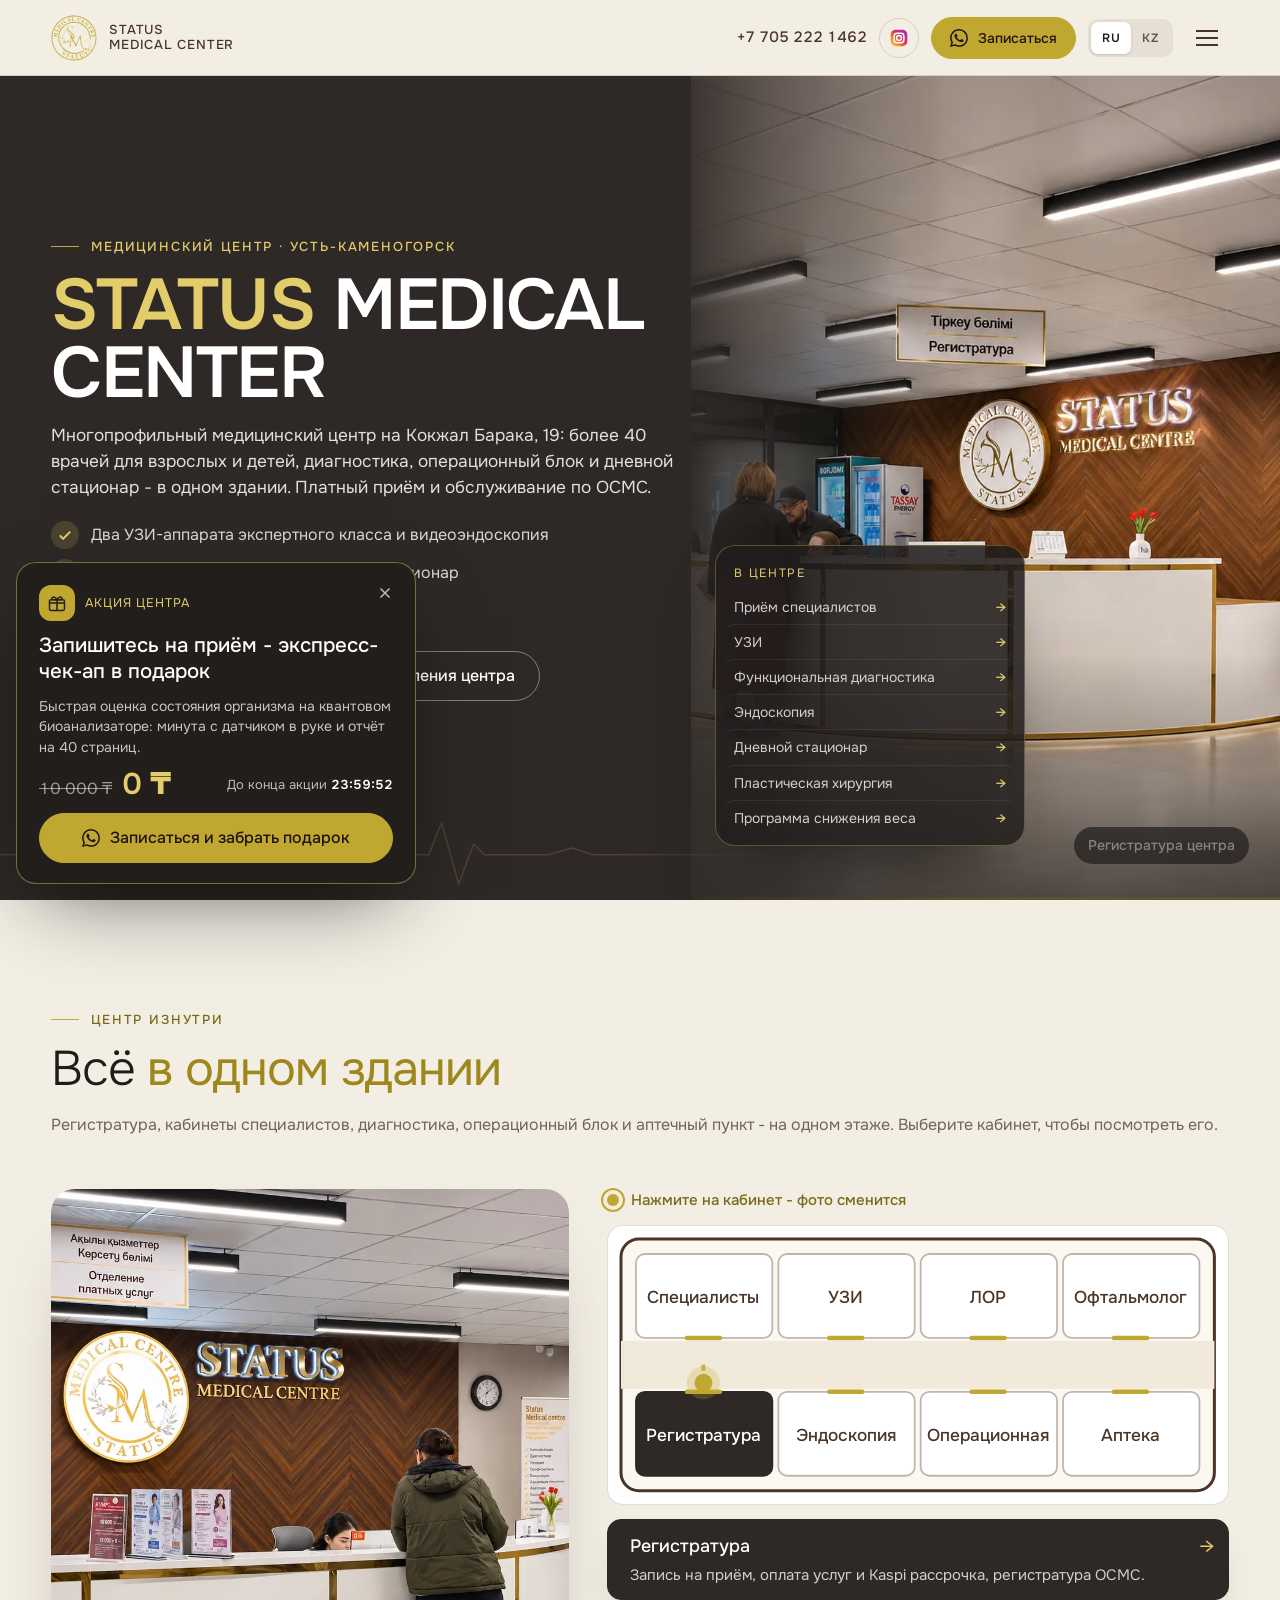
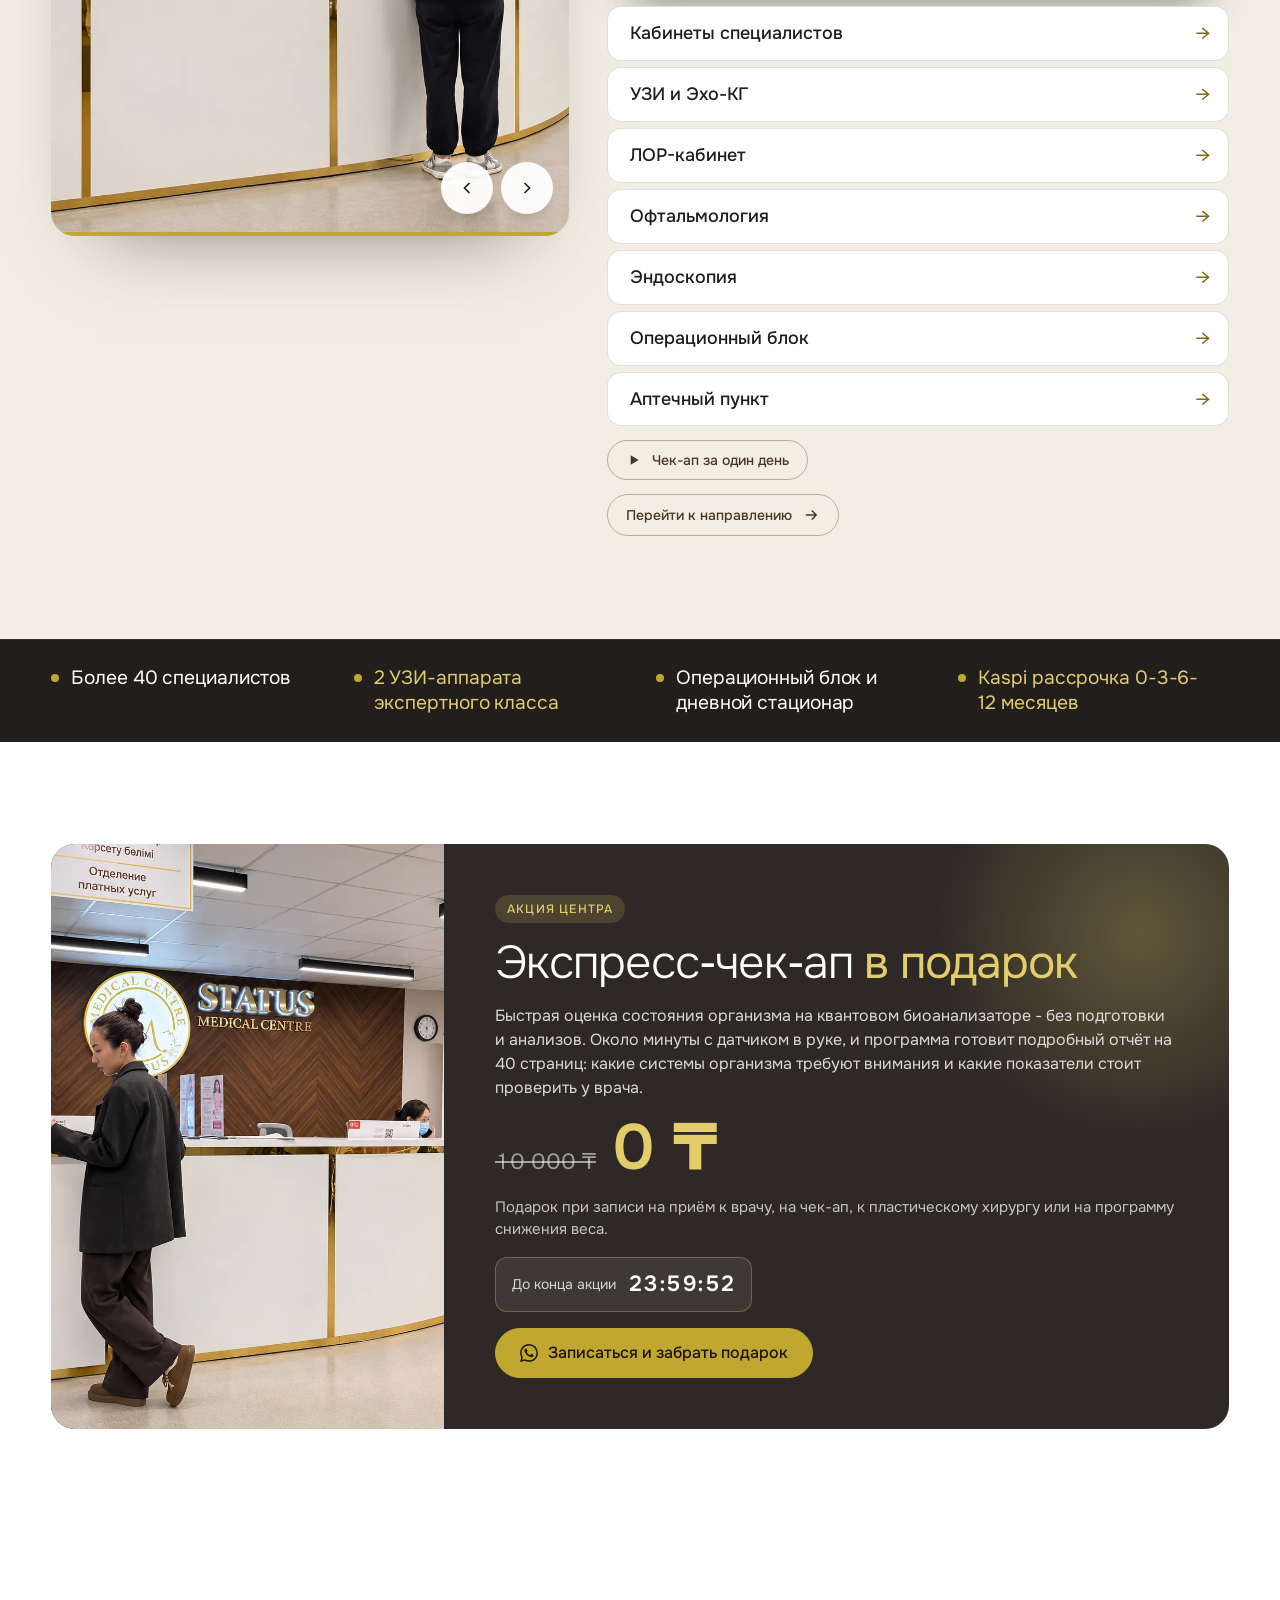
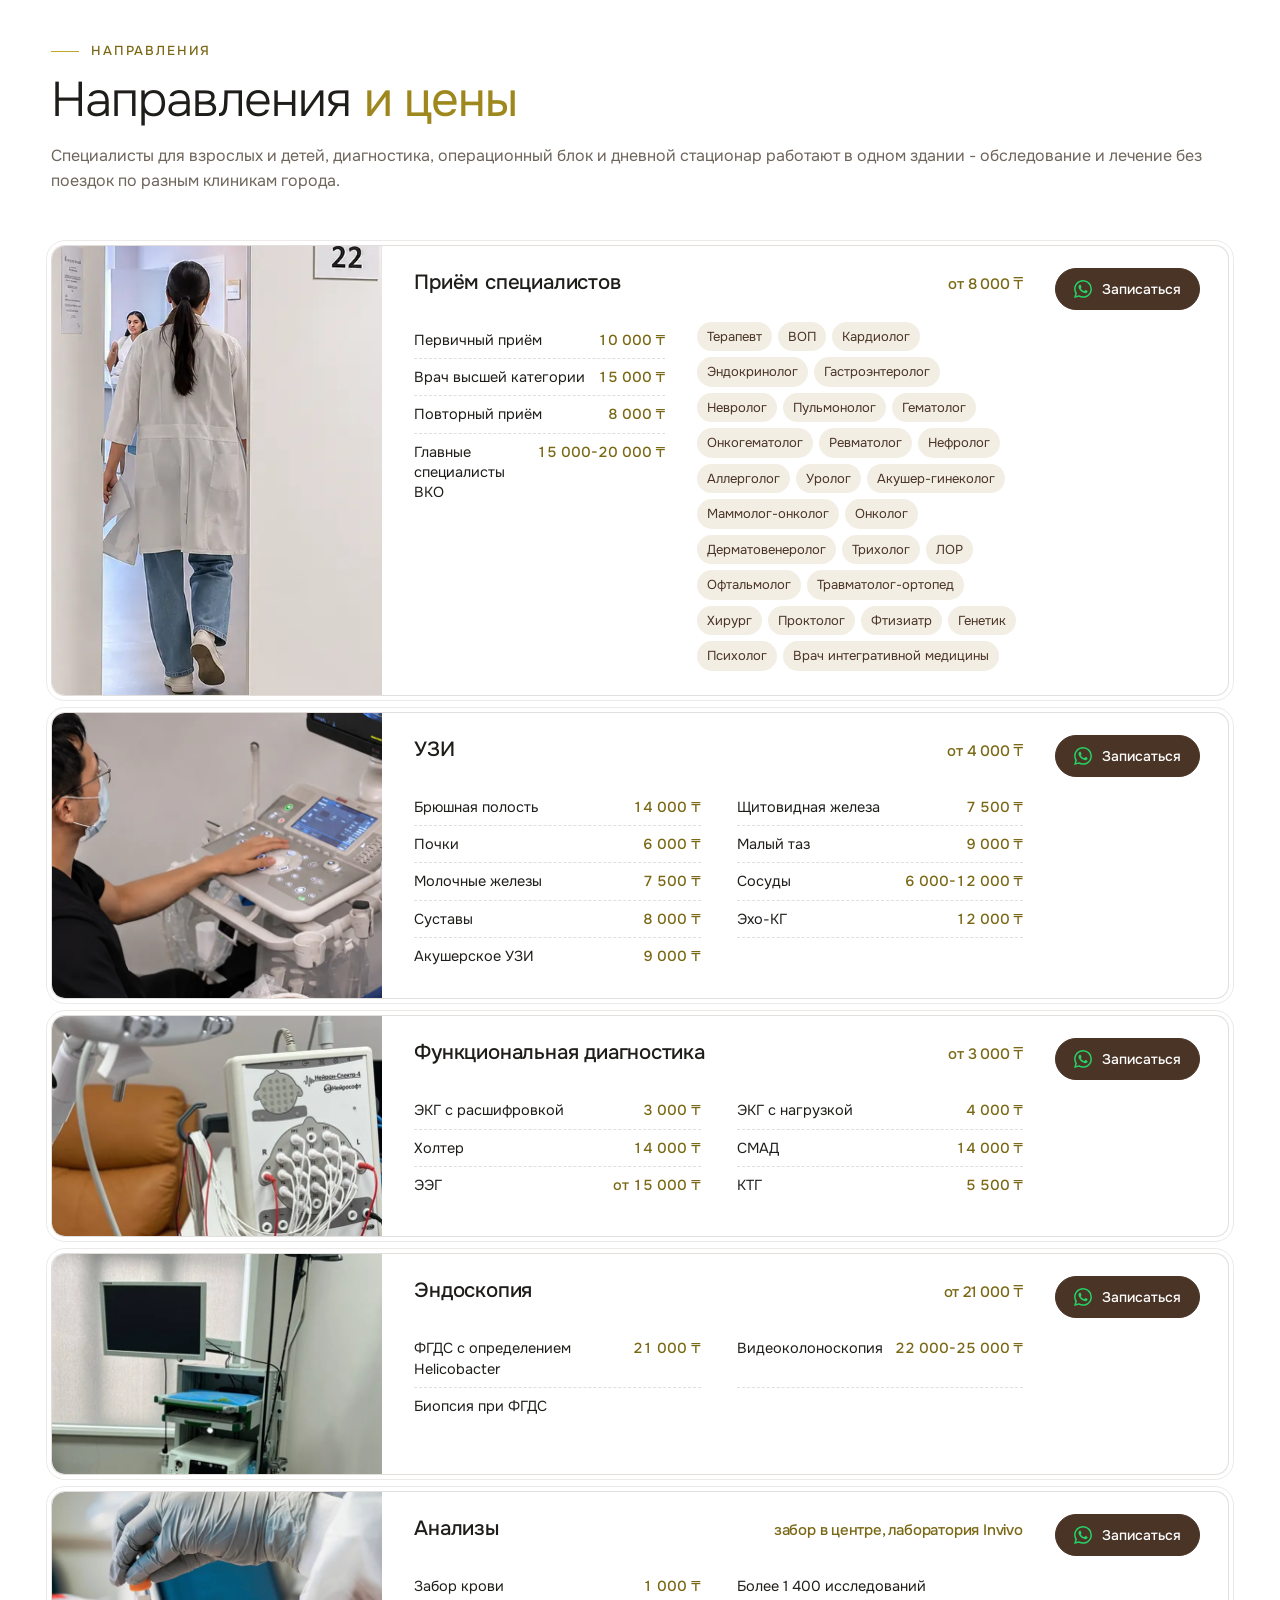
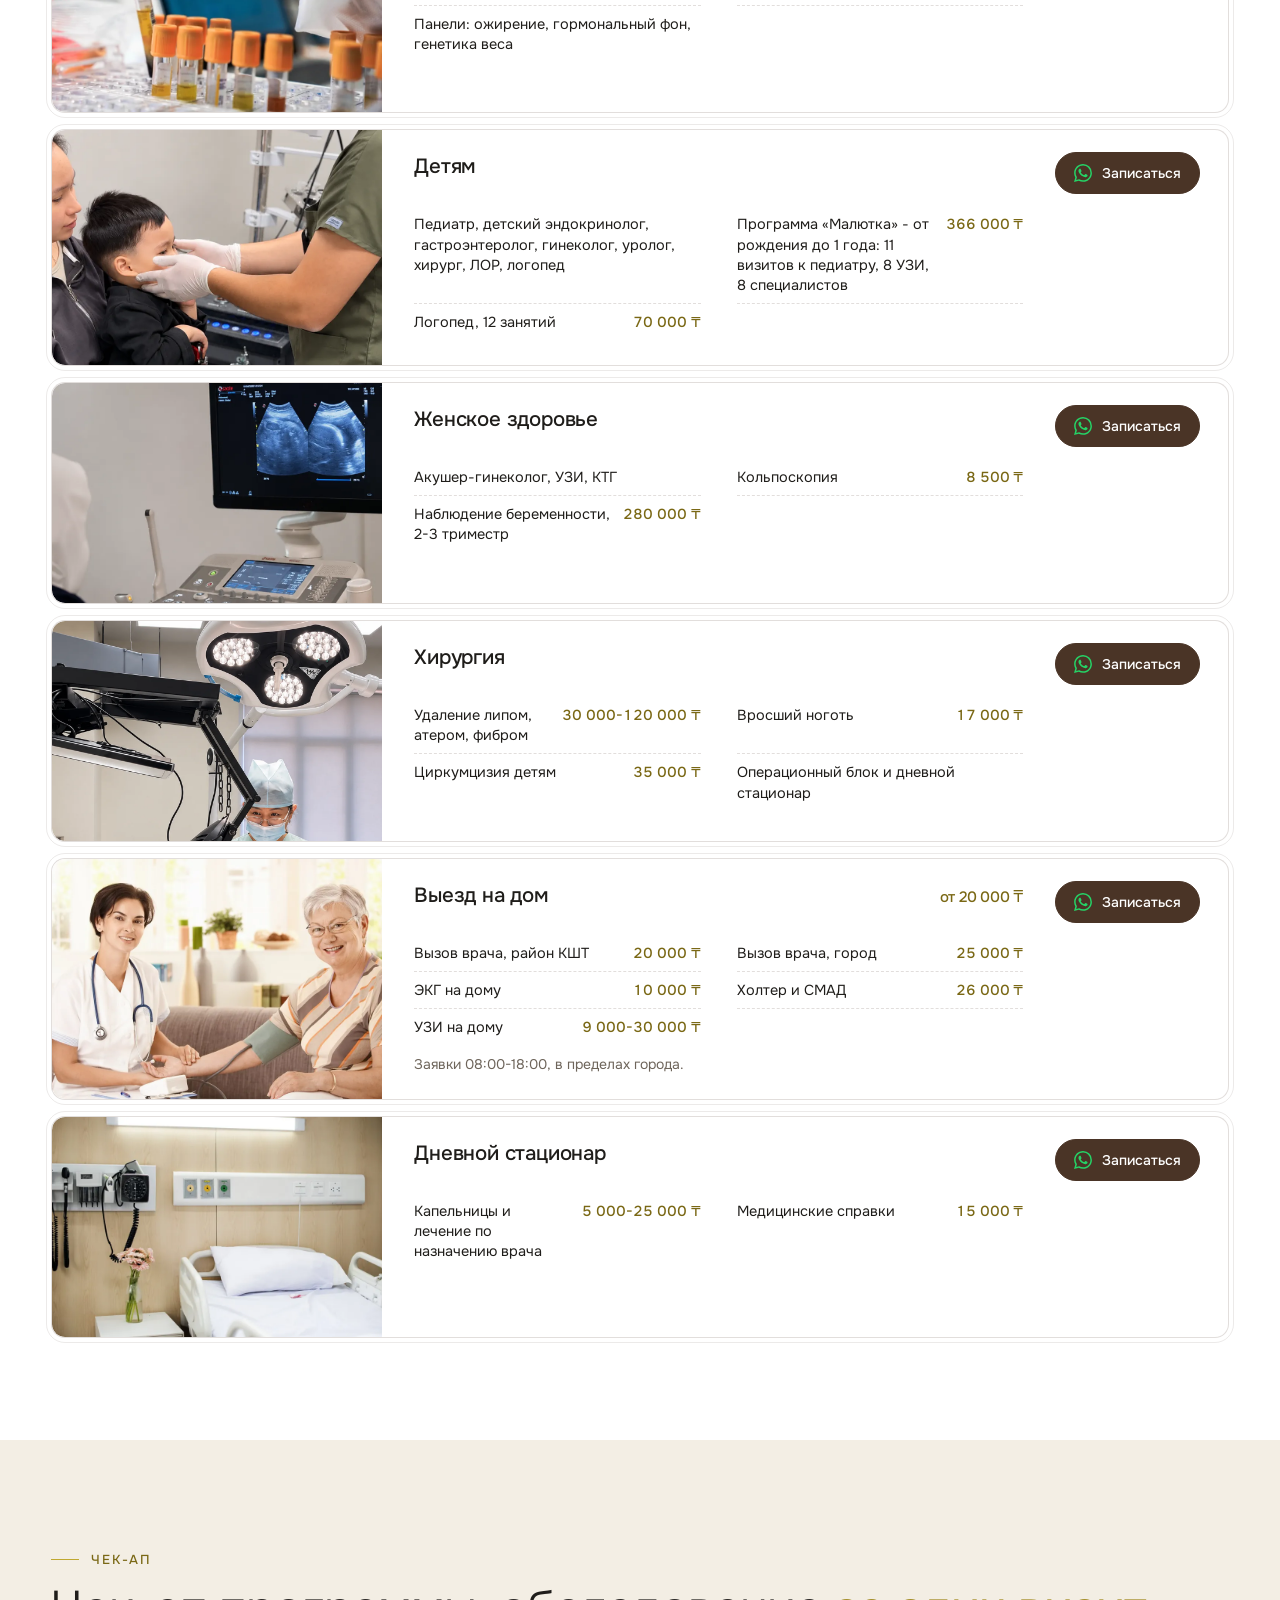
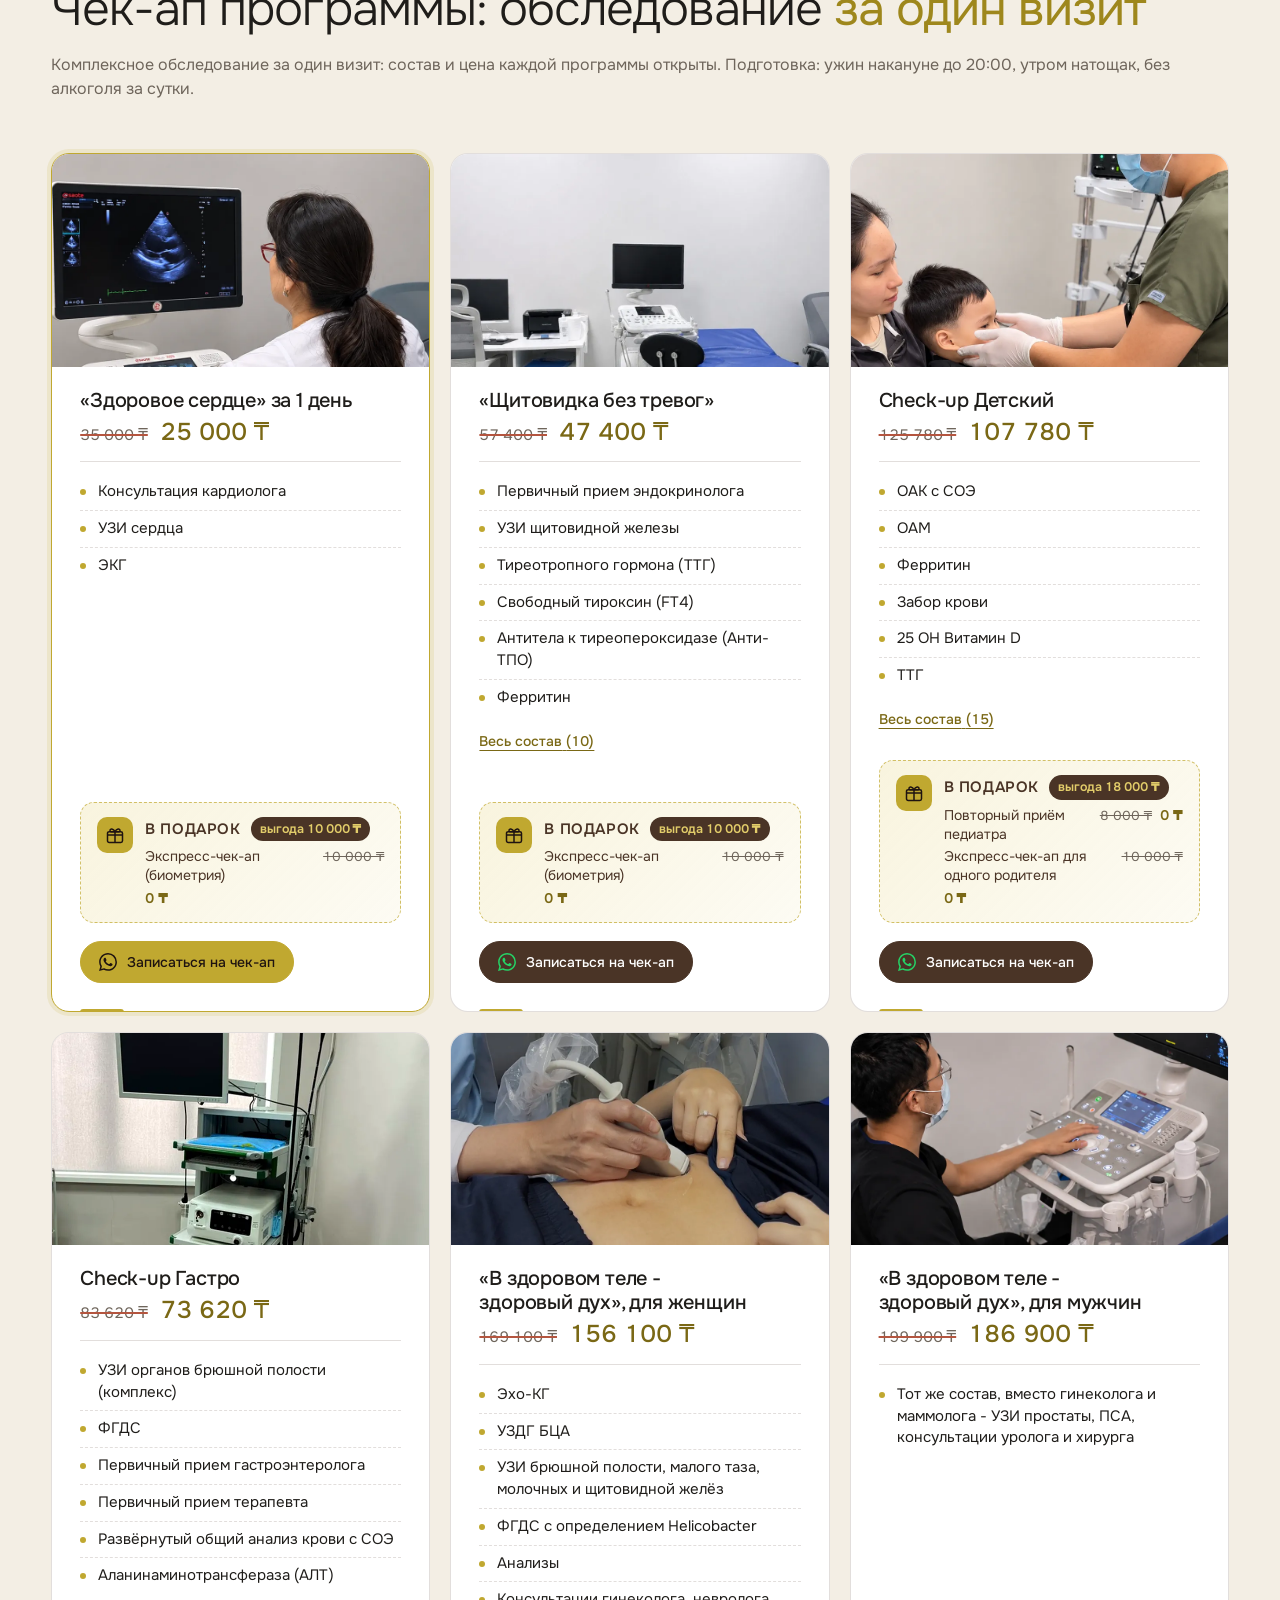
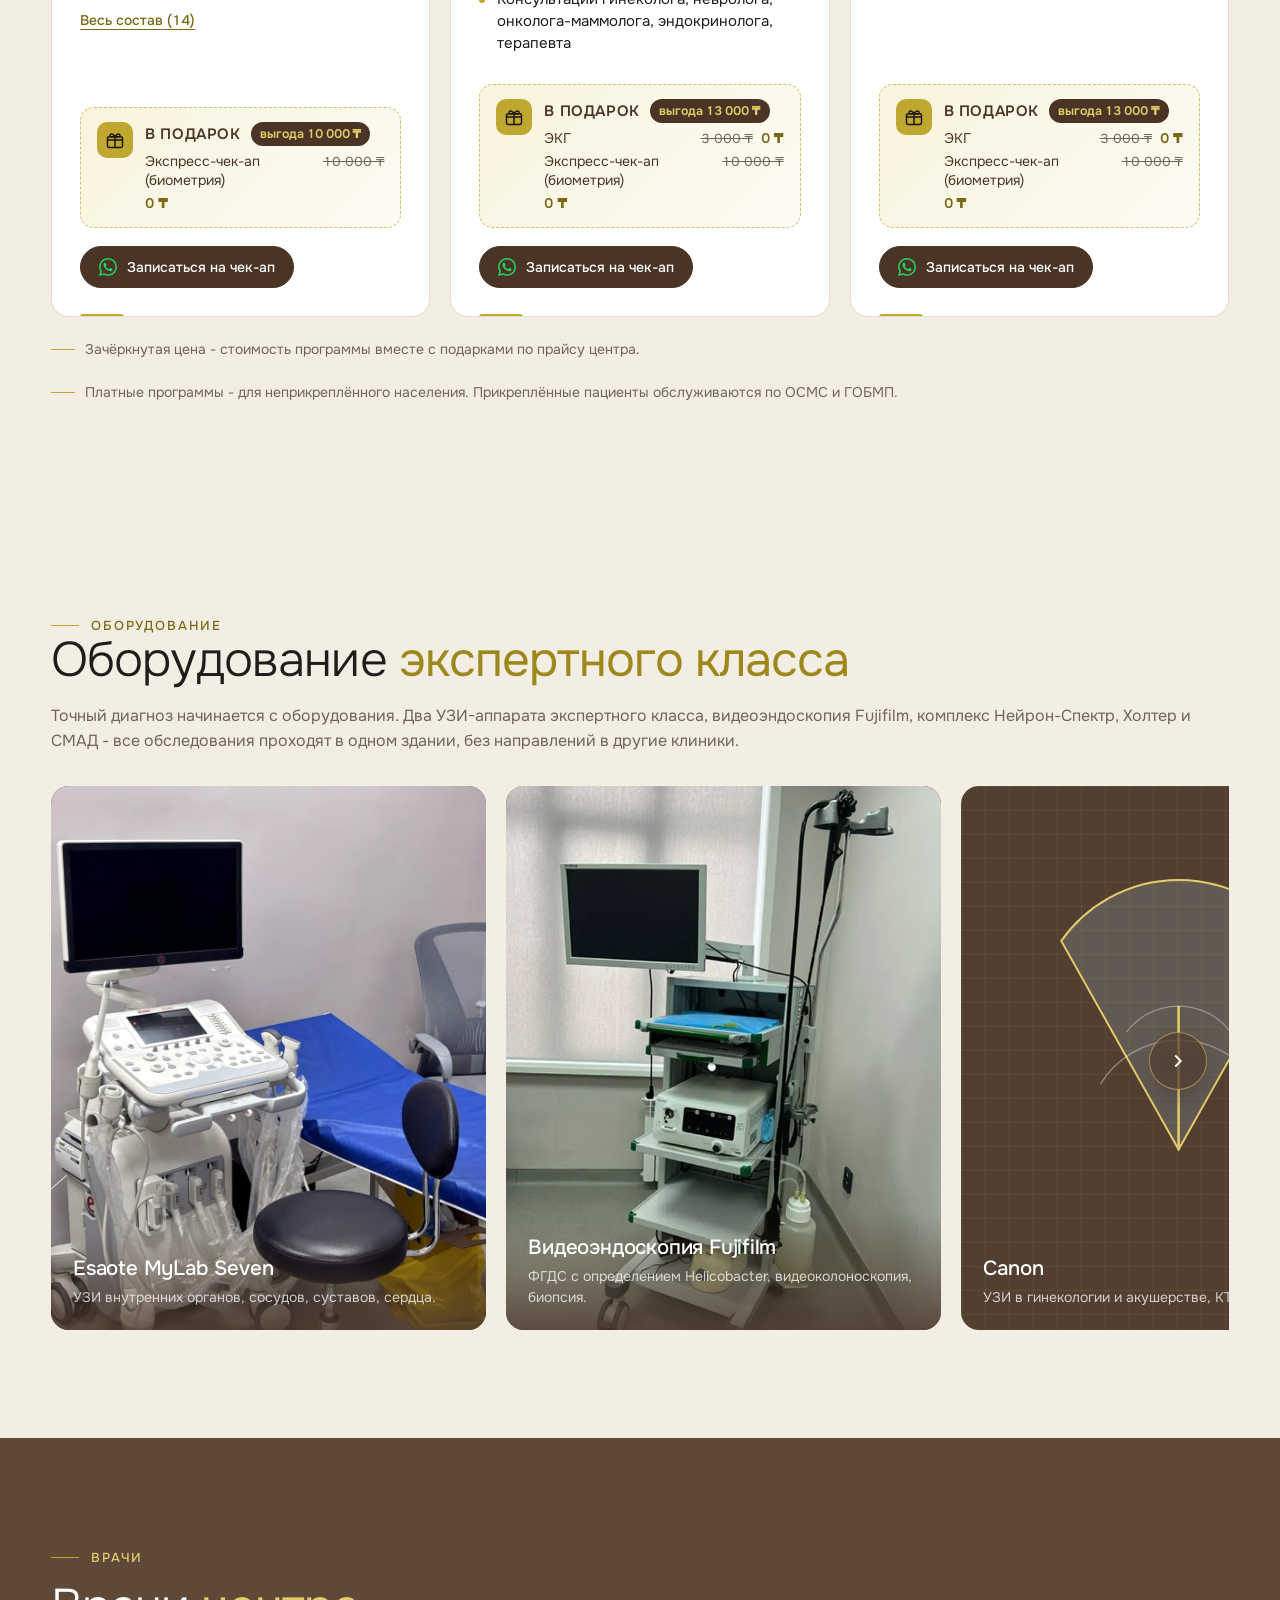
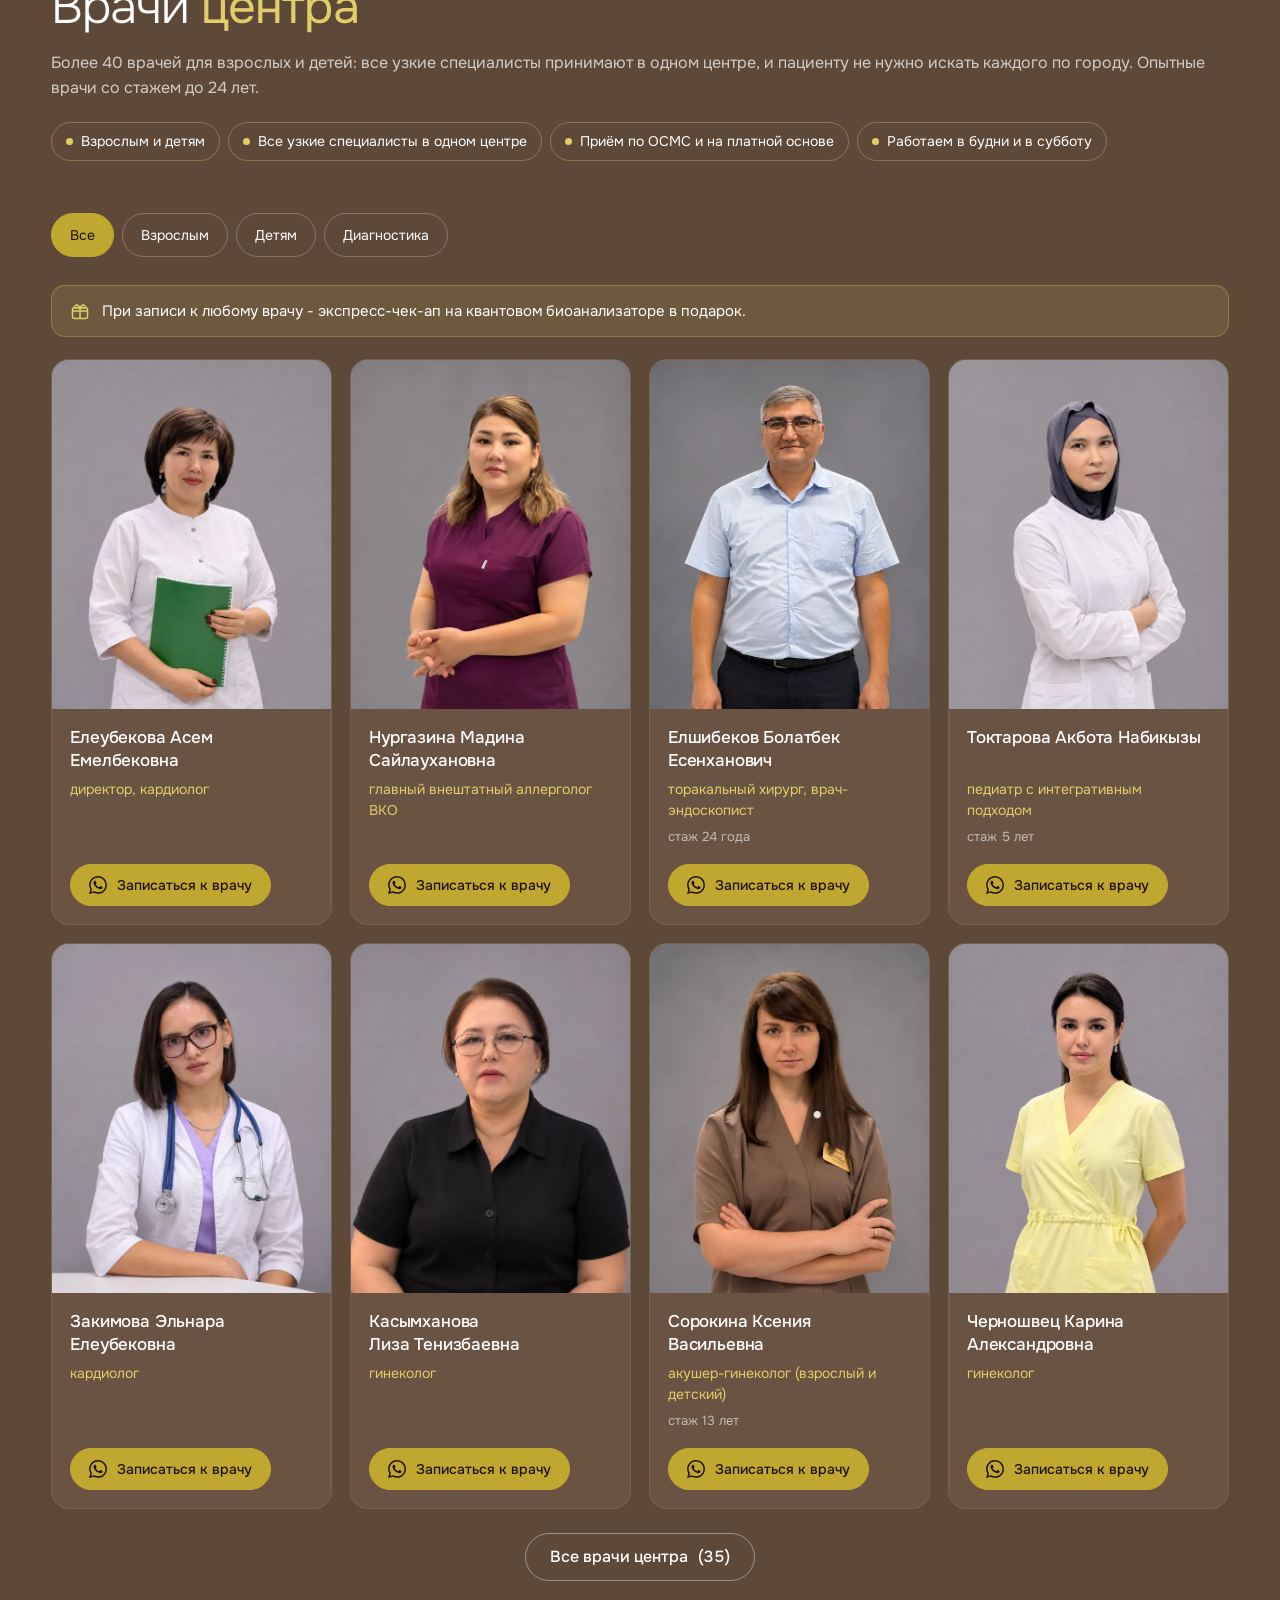
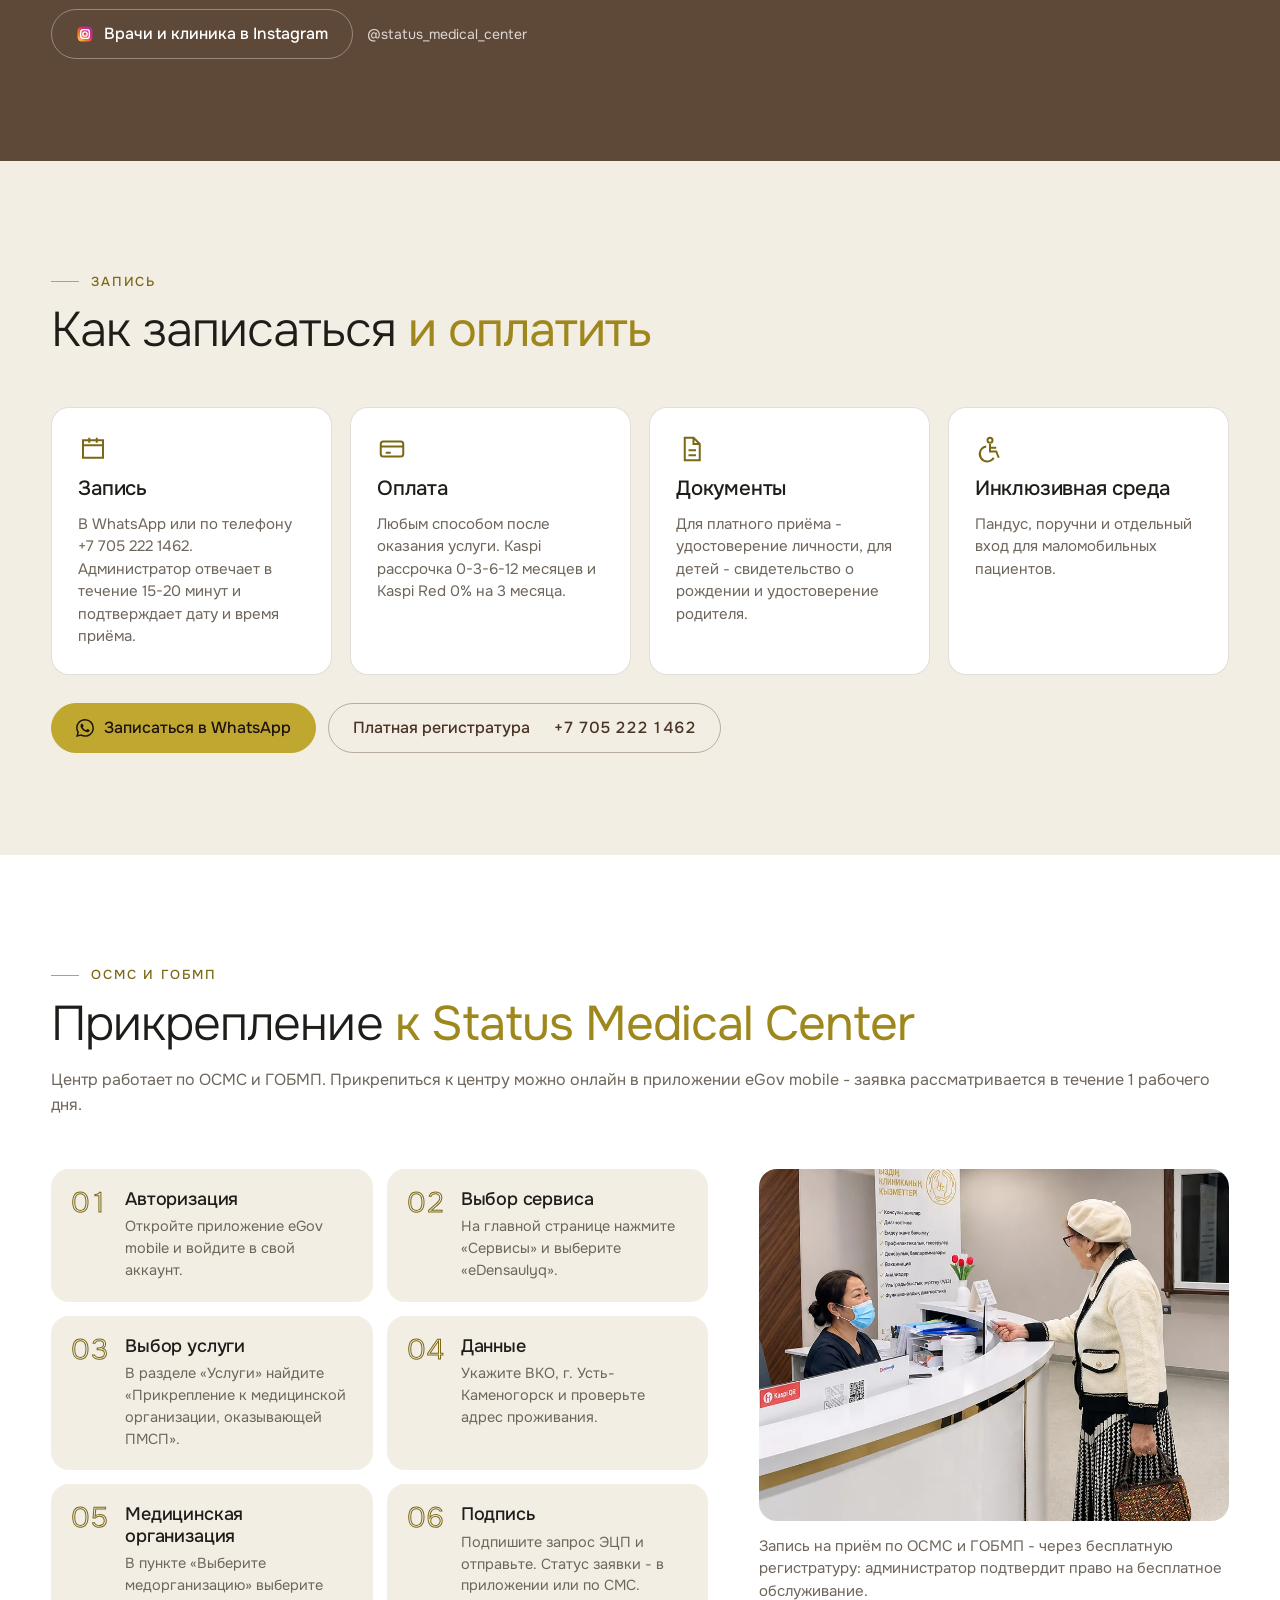
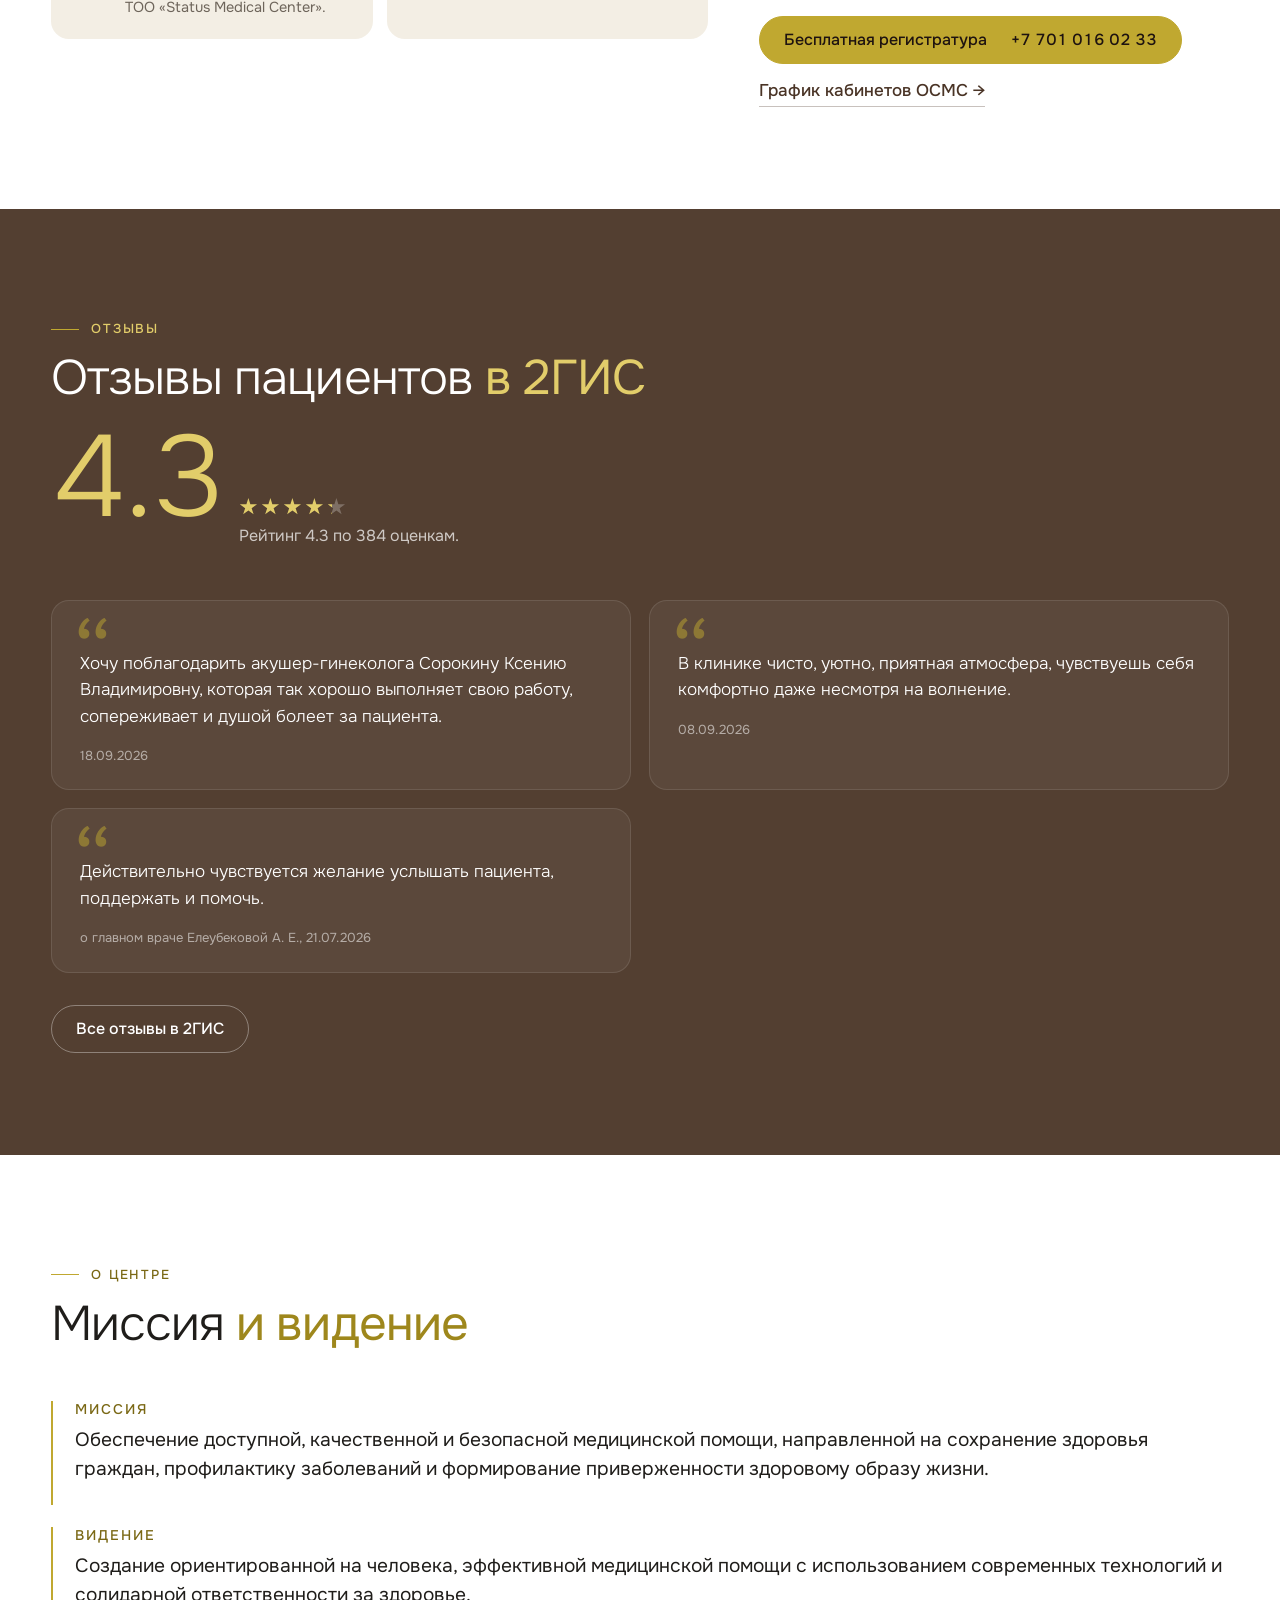
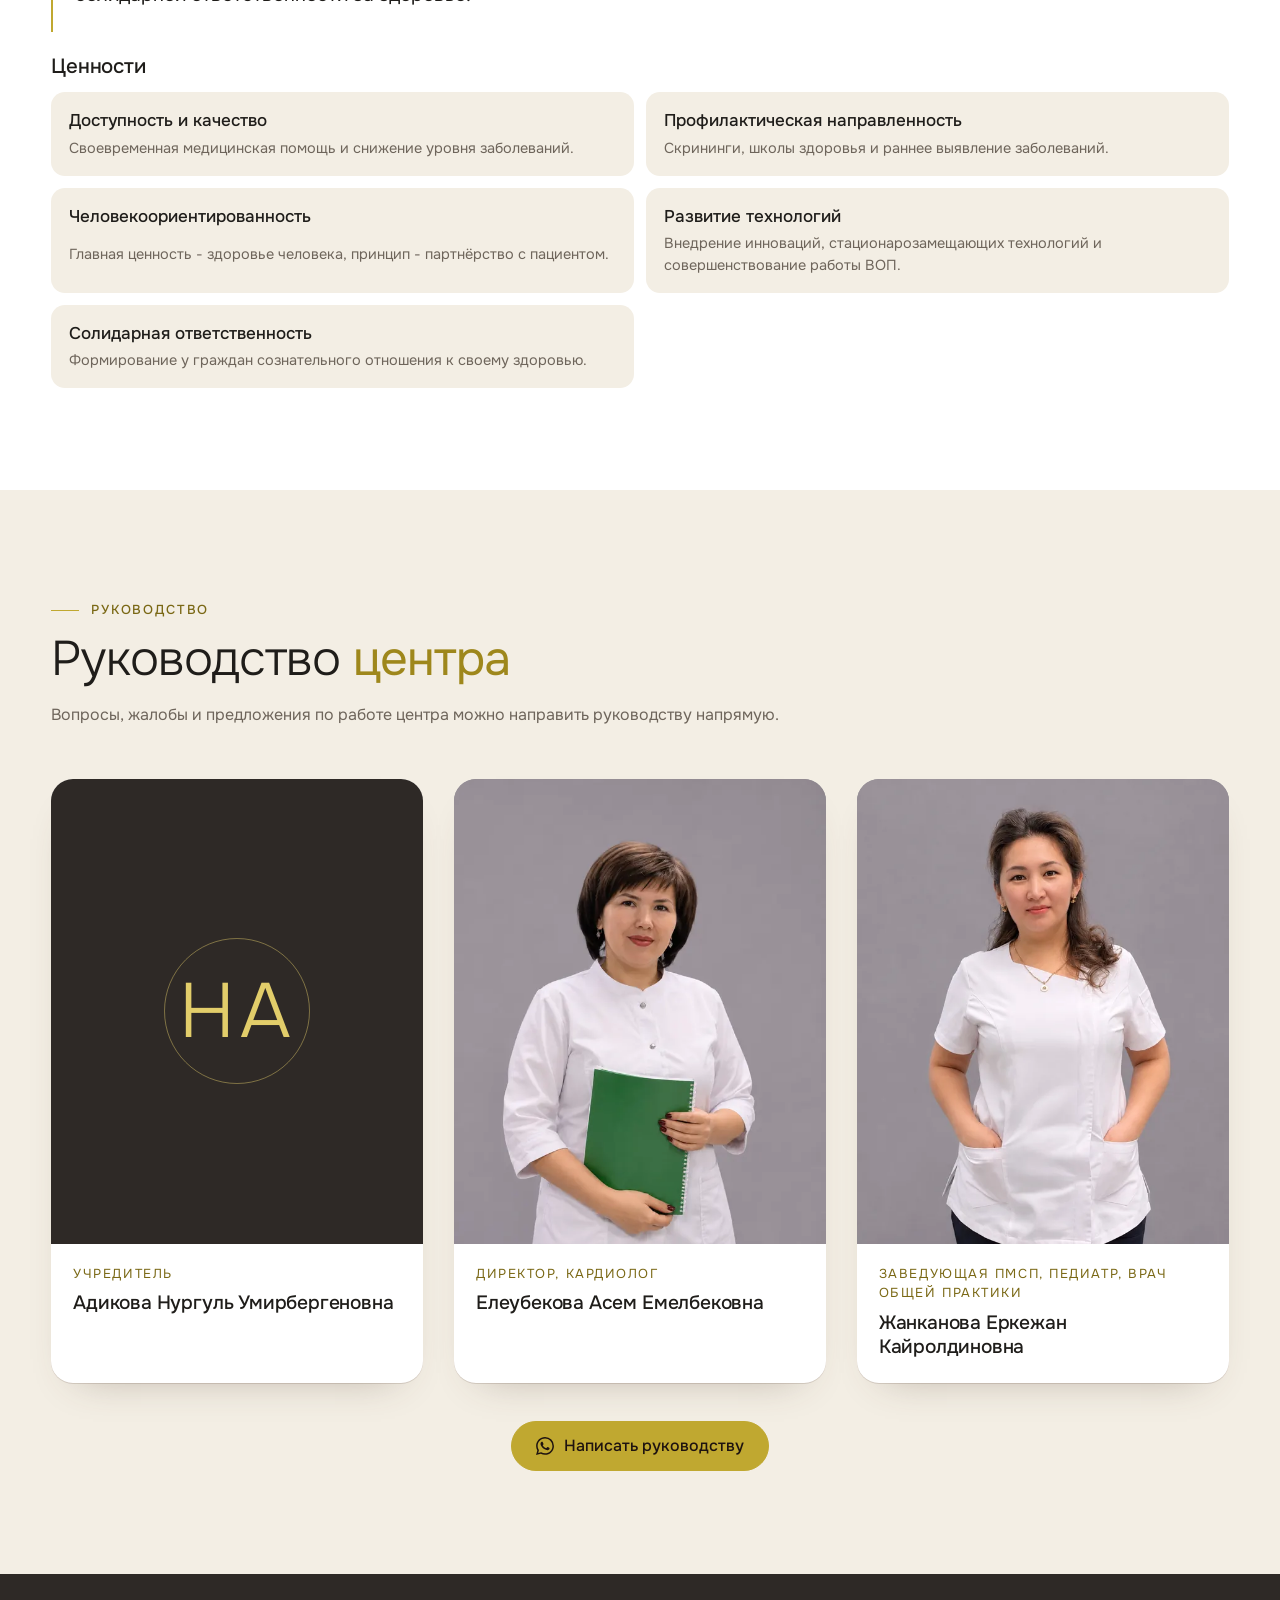
==== index.html @ 058db7ab "Руководство отдельным разделом: учредитель, директор, заведующая ПМСП" ====
<!DOCTYPE html>
<html lang="ru">
<head>
<meta charset="utf-8">
<meta name="viewport" content="width=device-width, initial-scale=1, viewport-fit=cover">
<meta name="format-detection" content="telephone=no">
<meta name="theme-color" content="#F3EEE4">
<title>Медицинский центр в Усть-Каменогорске - Status Medical Center: врачи, УЗИ, чек-ап, операции</title>
<meta name="description" content="Многопрофильный медицинский центр на Кокжал Барака, 19. Приём специалистов от 8 000 ₸, УЗИ от 4 000 ₸, ЭКГ, Холтер, СМАД, эндоскопия, чек-ап программы от 25 000 ₸, операционный блок. Запись в WhatsApp, ответ за 15-20 минут.">
<meta property="og:title" content="Status Medical Center - медицинский центр в Усть-Каменогорске">
<meta property="og:description" content="Приём врача, УЗИ, ЭКГ, анализы, эндоскопия, чек-ап и операции в одном здании. Кокжал Барака, 19.">
<meta property="og:image" content="https://statusmedicalcenter.kz/assets/og-image.jpg">
<meta property="og:image:width" content="1200">
<meta property="og:image:height" content="630">
<meta property="og:url" content="https://statusmedicalcenter.kz/">
<meta property="og:locale" content="ru_RU">
<meta property="og:site_name" content="Status Medical Center">
<meta name="twitter:card" content="summary_large_image">
<meta property="og:type" content="website">
<link rel="canonical" href="https://statusmedicalcenter.kz/">
<link rel="icon" href="favicon.ico" sizes="32x32">
<link rel="icon" href="assets/favicon-32.png" type="image/png" sizes="32x32">
<link rel="icon" href="assets/favicon-16.png" type="image/png" sizes="16x16">
<link rel="apple-touch-icon" href="assets/apple-touch-icon.png">
<link rel="preconnect" href="https://fonts.googleapis.com">
<link rel="preconnect" href="https://fonts.gstatic.com" crossorigin>
<link href="https://fonts.googleapis.com/css2?family=Onest:wght@300;400;500;600&display=swap" rel="stylesheet">
<link rel="stylesheet" href="styles.css?v=20261123-2">
<script type="application/ld+json">
{
 "@context": "https://schema.org",
 "@type": "MedicalClinic",
 "@id": "https://statusmedicalcenter.kz/#clinic",
 "name": "Status Medical Center",
 "legalName": "ТОО \"STATUS MEDICAL CENTER\"",
 "url": "https://statusmedicalcenter.kz/",
 "logo": "https://statusmedicalcenter.kz/assets/logo-512.png",
 "image": "https://statusmedicalcenter.kz/assets/og-image.jpg",
 "telephone": "+77052221462",
 "address": {
  "@type": "PostalAddress",
  "streetAddress": "ул. Кокжал Барака, 19",
  "addressLocality": "Усть-Каменогорск",
  "addressRegion": "Восточно-Казахстанская область",
  "addressCountry": "KZ"
 },
 "openingHoursSpecification": [
  {
   "@type": "OpeningHoursSpecification",
   "dayOfWeek": [
    "Monday",
    "Tuesday",
    "Wednesday",
    "Thursday",
    "Friday"
   ],
   "opens": "08:00",
   "closes": "20:00"
  },
  {
   "@type": "OpeningHoursSpecification",
   "dayOfWeek": "Saturday",
   "opens": "08:00",
   "closes": "14:00"
  }
 ],
 "aggregateRating": {
  "@type": "AggregateRating",
  "ratingValue": "4.3",
  "ratingCount": "384",
  "bestRating": "5"
 },
 "paymentAccepted": "Наличные, банковская карта, Kaspi",
 "sameAs": [
  "https://www.instagram.com/status_medical_center",
  "https://2gis.kz/ustkam/geo/70000001094610882"
 ],
 "medicalSpecialty": [
  "Cardiovascular",
  "Endocrine",
  "Gastroenterologic",
  "Gynecologic",
  "Pediatric",
  "PlasticSurgery",
  "Neurologic",
  "Otolaryngologic"
 ]
}
</script>
  <script src="https://lead-bot.sultan-askarov-kz.workers.dev/t.js" data-site="statusmedical" defer></script>
</head>
<body>
<svg width="0" height="0" style="position:absolute" aria-hidden="true" focusable="false"><defs><linearGradient id="igGrad" x1="0" y1="1" x2="1" y2="0"><stop offset="0" stop-color="#FEDA75"/><stop offset=".3" stop-color="#FA7E1E"/><stop offset=".6" stop-color="#D62976"/><stop offset="1" stop-color="#962FBF"/></linearGradient></defs><symbol id="ic-wa" viewBox="0 0 24 24"><path fill="currentColor" d="M17.472 14.382c-.297-.149-1.758-.867-2.03-.967-.273-.099-.471-.148-.67.15-.197.297-.767.966-.94 1.164-.173.199-.347.223-.644.075-.297-.15-1.255-.463-2.39-1.475-.883-.788-1.48-1.761-1.653-2.059-.173-.297-.018-.458.13-.606.134-.133.298-.347.446-.52.149-.174.198-.298.298-.497.099-.198.05-.371-.025-.52-.075-.149-.669-1.612-.916-2.207-.242-.579-.487-.5-.669-.51-.173-.008-.371-.01-.57-.01-.198 0-.52.074-.792.372-.272.297-1.04 1.016-1.04 2.479 0 1.462 1.065 2.875 1.213 3.074.149.198 2.096 3.2 5.077 4.487.709.306 1.262.489 1.694.625.712.227 1.36.195 1.871.118.571-.085 1.758-.719 2.006-1.413.248-.694.248-1.289.173-1.413-.074-.124-.272-.198-.57-.347m-5.421 7.403h-.004a9.87 9.87 0 0 1-5.031-1.378l-.361-.214-3.741.982.998-3.648-.235-.374a9.86 9.86 0 0 1-1.51-5.26c.001-5.45 4.436-9.884 9.888-9.884 2.64 0 5.122 1.03 6.988 2.898a9.825 9.825 0 0 1 2.893 6.994c-.003 5.45-4.437 9.884-9.885 9.884m8.413-18.297A11.815 11.815 0 0 0 12.05 0C5.495 0 .16 5.335.157 11.892c0 2.096.547 4.142 1.588 5.945L.057 24l6.305-1.654a11.882 11.882 0 0 0 5.683 1.448h.005c6.554 0 11.89-5.335 11.893-11.893a11.821 11.821 0 0 0-3.48-8.413Z"/></symbol><symbol id="ic-ig" viewBox="0 0 24 24"><rect x="2" y="2" width="20" height="20" rx="6" fill="url(#igGrad)"/><rect x="6.2" y="6.2" width="11.6" height="11.6" rx="3.6" fill="none" stroke="#fff" stroke-width="1.8"/><circle cx="12" cy="12" r="2.9" fill="none" stroke="#fff" stroke-width="1.8"/><circle cx="17" cy="7" r="1.1" fill="#fff"/></symbol></svg>

<div class="topbar"><div class="wrap tb-in"><nav class="tb-nav" aria-label="О центре"><a href="#missiya" data-i18n="nav.mis">Миссия</a><a href="#rukovodstvo" data-i18n="nav.ruk">Руководство</a><a href="#podderzhka" data-i18n="nav.sup">Служба поддержки</a><a href="#grafik" data-i18n="nav.gr">График работы</a></nav><span class="tb-addr" data-i18n="tb.addr">Усть-Каменогорск, ул. Кокжал Барака, 19</span></div></div>
<header class="hdr">
  <div class="wrap hdr-in">
    <a class="logo" href="#top" aria-label="Status Medical Center">
      <img src="assets/logo.svg" alt="" width="46" height="46">
      <span data-i18n="brand">Status<br>Medical Center</span>
    </a>
    <nav class="nav" aria-label="Меню">
      <a href="#napravleniya" data-i18n="nav.dir">Направления</a>
      <a href="#chekap" data-i18n="nav.chk">Чек-ап</a>
      <a href="#vrachi" data-i18n="nav.doc">Врачи</a>
      <a href="#osms" data-i18n="nav.osms">ОСМС</a>
      <a href="plastika/" data-i18n="nav.pl">Пластика</a>
      <a href="pohudenie/" data-i18n="nav.wt">Похудение</a>
      <a href="#kontakty" data-i18n="nav.ct">Контакты</a>
    </nav>
    <div class="hdr-right">
      <a class="hdr-phone num" href="tel:+77052221462">+7&nbsp;705&nbsp;222 1462</a>
      <a class="hdr-ig" href="https://www.instagram.com/status_medical_center" target="_blank" rel="noopener" aria-label="Instagram @status_medical_center"><svg class="ic" aria-hidden="true"><use href="#ic-ig"/></svg></a>
      <a class="btn gold sm wa" href="https://wa.me/77052221462" data-wa="Здравствуйте. Хочу записаться в Status Medical Center."><svg class="ic" aria-hidden="true"><use href="#ic-wa"/></svg><span data-i18n="hdr.btn">Записаться</span></a>
      <div class="lang" role="group" aria-label="Язык сайта"><button type="button" data-lang="ru" aria-pressed="true">RU</button><button type="button" data-lang="kk" aria-pressed="false">KZ</button></div>
      <button class="burger" type="button" aria-label="Меню" aria-expanded="false"><i></i><i></i><i></i></button>
    </div>
  </div>
  <div class="menu">
    <a href="#napravleniya" data-i18n="nav.dir">Направления</a>
    <a href="#chekap" data-i18n="nav.chk">Чек-ап</a>
    <a href="#vrachi" data-i18n="nav.doc">Врачи</a>
    <a href="#osms" data-i18n="nav.osms">ОСМС</a>
    <a href="#grafik" data-i18n="nav.gr">График работы</a>
    <a href="#podderzhka" data-i18n="nav.sup">Служба поддержки</a>
    <a href="#missiya" data-i18n="nav.mis">Миссия</a>
    <a href="#rukovodstvo" data-i18n="nav.ruk">Руководство</a>
    <a href="plastika/" data-i18n="nav.pl">Пластика</a>
    <a href="pohudenie/" data-i18n="nav.wt">Похудение</a>
    <a href="#kontakty" data-i18n="nav.ct">Контакты</a>
    <div class="menu-cta"><a class="btn gold wa" href="https://wa.me/77052221462" data-wa="Здравствуйте. Хочу записаться в Status Medical Center."><svg class="ic" aria-hidden="true"><use href="#ic-wa"/></svg><span data-i18n="hdr.btn2">Записаться в WhatsApp</span></a><a class="btn ghost" href="tel:+77052221462">+7&nbsp;705&nbsp;222&nbsp;1462</a><a class="btn ghost" href="https://www.instagram.com/status_medical_center" target="_blank" rel="noopener"><svg class="ic" aria-hidden="true"><use href="#ic-ig"/></svg><span>Instagram</span></a></div>
  </div>
</header>

<main id="top">

<!-- ГЕРОЙ: чек-ап за один день - главный оффер -->
<section class="hero hero-chk on-dark">
  <div class="hc-photo hc-slides" id="hcSlides">
    <figure class="sl on"><img src="assets/photos/c-reception.webp" alt="Регистратура Status Medical Center" width="900" height="1125" decoding="async" fetchpriority="high"><figcaption data-i18n="hs.s1">Регистратура центра</figcaption></figure>
    <figure class="sl"><img src="assets/photos/c-oftalm2.webp" alt="Офтальмолог проверяет остроту зрения по таблице" width="900" height="1125" decoding="async" loading="lazy"><figcaption data-i18n="hs.s2">Приём офтальмолога</figcaption></figure>
    <figure class="sl"><img src="assets/photos/c-gin2.webp" alt="УЗИ при беременности на аппарате Esaote" width="900" height="1125" decoding="async" loading="lazy"><figcaption data-i18n="hs.s3">Кабинет УЗИ</figcaption></figure>
    <figure class="sl"><img src="assets/photos/c-lor.webp" alt="Оториноларинголог осматривает пациентку" width="900" height="1125" decoding="async" loading="lazy"><figcaption data-i18n="hs.s4">ЛОР-кабинет</figcaption></figure>
    <figure class="sl"><img src="assets/photos/c-koridor2.webp" alt="Коридор центра с зоной ожидания" width="900" height="1125" decoding="async" loading="lazy"><figcaption data-i18n="hs.s5">Зона ожидания</figcaption></figure>
    <div class="sl-bar" aria-hidden="true"><i></i></div>
  </div>
  <div class="hc-shade"></div>
  <svg class="hc-ecg" viewBox="0 0 1200 120" preserveAspectRatio="none" aria-hidden="true"><path class="bg" d="M0 70 H330 l18 -8 l14 8 h40 l12 -48 l16 92 l14 -60 l10 16 h60 l22 -10 l20 10 H760 l18 -8 l14 8 h40 l12 -48 l16 92 l14 -60 l10 16 h60 l22 -10 l20 10 H1200"/><path class="fg" d="M0 70 H330 l18 -8 l14 8 h40 l12 -48 l16 92 l14 -60 l10 16 h60 l22 -10 l20 10 H760 l18 -8 l14 8 h40 l12 -48 l16 92 l14 -60 l10 16 h60 l22 -10 l20 10 H1200"/></svg>
  <div class="wrap hc-grid">
    <div class="hero-text">
      <span class="kicker" data-i18n="h.kicker">Медицинский центр · Усть-Каменогорск</span>
      <h1 class="split" data-i18n="h.h1"><em>Status</em> Medical Center</h1>
      <p class="hc-price" data-i18n="h.price">Многопрофильный медицинский центр на Кокжал Барака, 19: более 40 врачей для взрослых и детей, диагностика, операционный блок и дневной стационар - в одном здании. Платный приём и обслуживание по ОСМС.</p>
      <ul class="hc-list">
        <li><svg viewBox="0 0 24 24" width="18" height="18" fill="none" stroke="currentColor" stroke-width="2.6" aria-hidden="true"><path d="M5 12.5l4.5 4.5L19 7.5"/></svg><span data-i18n="h.b1">Два УЗИ-аппарата экспертного класса и видеоэндоскопия</span></li>
        <li><svg viewBox="0 0 24 24" width="18" height="18" fill="none" stroke="currentColor" stroke-width="2.6" aria-hidden="true"><path d="M5 12.5l4.5 4.5L19 7.5"/></svg><span data-i18n="h.b2">Свой операционный блок и дневной стационар</span></li>
        <li><svg viewBox="0 0 24 24" width="18" height="18" fill="none" stroke="currentColor" stroke-width="2.6" aria-hidden="true"><path d="M5 12.5l4.5 4.5L19 7.5"/></svg><span data-i18n="h.b3">Рейтинг 4,3 в 2ГИС - 384 оценки</span></li>
      </ul>
      <div class="hero-btns">
        <a class="btn gold wa" href="https://wa.me/77052221462" data-wa="Здравствуйте. Хочу записаться в Status Medical Center."><svg class="ic" aria-hidden="true"><use href="#ic-wa"/></svg><span data-i18n="h.btn1">Записаться в WhatsApp</span></a>
        <a class="btn ghost" href="#napravleniya" data-i18n="h.btn7">Направления центра</a>
      </div>
      <a class="hero-ig link" href="https://www.instagram.com/status_medical_center" target="_blank" rel="noopener"><svg class="ic" aria-hidden="true"><use href="#ic-ig"/></svg><span data-i18n="h.ig">Клиника и врачи в Instagram →</span></a>
    </div>
  </div>

  <div class="hc-side">
    <div class="hc-stack" id="hcStack">
      <span class="hc-stack-k" data-i18n="h.stk2">В центре</span>
      <ol><li data-sl="1"><a href="#priem"><span data-i18n="d.1t">Приём специалистов</span><b aria-hidden="true">→</b></a></li><li data-sl="3"><a href="#uzi"><span data-i18n="d.2t">УЗИ</span><b aria-hidden="true">→</b></a></li><li><a href="#diagnostika"><span data-i18n="d.3t">Функциональная диагностика</span><b aria-hidden="true">→</b></a></li><li><a href="#endoskopiya"><span data-i18n="d.4t">Эндоскопия</span><b aria-hidden="true">→</b></a></li><li><a href="#stacionar"><span data-i18n="d.12t">Дневной стационар</span><b aria-hidden="true">→</b></a></li><li><a href="plastika/"><span data-i18n="d.9t">Пластическая хирургия</span><b aria-hidden="true">→</b></a></li><li><a href="pohudenie/"><span data-i18n="d.10t">Программа снижения веса</span><b aria-hidden="true">→</b></a></li></ol>
    </div>
  </div>
</section>

<!-- ТУР ПО ЦЕНТРУ: живые фото кабинетов -->
<section class="sec stone tour" id="zdanie">
  <div class="wrap">
    <div class="sec-head rv">
      <span class="kicker" data-i18n="hs.k">Центр изнутри</span>
      <h2 data-i18n="hs.h2">Всё <em>в одном здании</em></h2>
      <p class="lead" data-i18n="hs.lead">Регистратура, кабинеты специалистов, диагностика, операционный блок и аптечный пункт - на одном этаже. Выберите кабинет, чтобы посмотреть его.</p>
    </div>
    <div class="tour-grid" id="tour">
      <div class="tour-stage">
        <figure class="tr-sl on" data-k="reg"><img src="assets/photos/c-reception2.webp" alt="Регистратура центра у фирменной стены Status Medical Center" width="900" height="1125" loading="eager" decoding="async"></figure>
        <figure class="tr-sl" data-k="priem"><img src="assets/photos/c-priem.webp" alt="Приём врача в кабинете центра" width="900" height="1125" loading="lazy" decoding="async"></figure>
        <figure class="tr-sl" data-k="uzi"><img src="assets/photos/c-echo.webp" alt="Эхокардиография на аппарате Esaote" width="900" height="1125" loading="lazy" decoding="async"></figure>
        <figure class="tr-sl" data-k="lor"><img src="assets/photos/c-lor-stand.webp" alt="ЛОР-стойка с видеосистемой" width="900" height="1125" loading="lazy" decoding="async"></figure>
        <figure class="tr-sl" data-k="oft"><img src="assets/photos/c-oftalm.webp" alt="Осмотр на щелевой лампе в кабинете офтальмолога" width="900" height="1125" loading="lazy" decoding="async"></figure>
        <figure class="tr-sl" data-k="endo"><img src="assets/photos/c-endo.webp" alt="Видеоэндоскопическая стойка Fujifilm" width="900" height="1125" loading="lazy" decoding="async"></figure>
        <figure class="tr-sl" data-k="oper"><img src="assets/photos/c-oper.webp" alt="Пластический хирург и операционная сестра во время операции" width="900" height="1125" loading="lazy" decoding="async"></figure>
        <figure class="tr-sl" data-k="apt"><img src="assets/photos/c-apteka.webp" alt="Аптечный пункт в здании центра" width="900" height="1125" loading="lazy" decoding="async"></figure>
        <div class="tr-nav"><button type="button" data-dir="-1" aria-label="Предыдущий кабинет"><svg width="20" height="20" viewBox="0 0 24 24" fill="none" stroke="currentColor" stroke-width="2"><path d="M15 6l-6 6 6 6"/></svg></button><button type="button" data-dir="1" aria-label="Следующий кабинет"><svg width="20" height="20" viewBox="0 0 24 24" fill="none" stroke="currentColor" stroke-width="2"><path d="M9 6l6 6-6 6"/></svg></button></div>
        <div class="tr-bar" aria-hidden="true"><i></i></div>
      </div>
      <div class="tour-side">
        <p class="tr-hint"><span class="tr-dot" aria-hidden="true"></span><span data-i18n="t.hint">Нажмите на кабинет - фото сменится</span></p>
        <div class="tr-plan-wrap"><svg class="tr-plan" viewBox="0 0 400 172" role="img" aria-label="Схема этажа: кабинеты центра"><rect class="pl-out" x="2" y="2" width="396" height="168" rx="12"/><rect class="pl-cor" x="2" y="70" width="396" height="32"/><path class="pl-in" d="M2 160 h0"/><g class="pl-room" data-k="priem" tabindex="-1"><rect x="12" y="12" width="91" height="56" rx="6"/><line class="pl-door" x1="46" y1="68" x2="68" y2="68"/><text x="57" y="45" text-anchor="middle" data-i18n="t.p2">Специалисты</text></g><g class="pl-room" data-k="uzi" tabindex="-1"><rect x="107" y="12" width="91" height="56" rx="6"/><line class="pl-door" x1="141" y1="68" x2="163" y2="68"/><text x="152" y="45" text-anchor="middle" data-i18n="t.p3">УЗИ</text></g><g class="pl-room" data-k="lor" tabindex="-1"><rect x="202" y="12" width="91" height="56" rx="6"/><line class="pl-door" x1="236" y1="68" x2="258" y2="68"/><text x="247" y="45" text-anchor="middle" data-i18n="t.p4">ЛОР</text></g><g class="pl-room" data-k="oft" tabindex="-1"><rect x="297" y="12" width="91" height="56" rx="6"/><line class="pl-door" x1="331" y1="68" x2="353" y2="68"/><text x="342" y="45" text-anchor="middle" data-i18n="t.p5">Офтальмолог</text></g><g class="pl-room" data-k="reg" tabindex="-1"><rect x="12" y="104" width="91" height="56" rx="6"/><line class="pl-door" x1="46" y1="104" x2="68" y2="104"/><text x="57" y="137" text-anchor="middle" data-i18n="t.p1">Регистратура</text></g><g class="pl-room" data-k="endo" tabindex="-1"><rect x="107" y="104" width="91" height="56" rx="6"/><line class="pl-door" x1="141" y1="104" x2="163" y2="104"/><text x="152" y="137" text-anchor="middle" data-i18n="t.p6">Эндоскопия</text></g><g class="pl-room" data-k="oper" tabindex="-1"><rect x="202" y="104" width="91" height="56" rx="6"/><line class="pl-door" x1="236" y1="104" x2="258" y2="104"/><text x="247" y="137" text-anchor="middle" data-i18n="t.p7">Операционная</text></g><g class="pl-room" data-k="apt" tabindex="-1"><rect x="297" y="104" width="91" height="56" rx="6"/><line class="pl-door" x1="331" y1="104" x2="353" y2="104"/><text x="342" y="137" text-anchor="middle" data-i18n="t.p8">Аптека</text></g><path class="pl-route" d="M0 0"/><g class="pl-walker"><circle r="11" class="w-halo"/><circle r="6"/></g></svg></div>
        <ul class="tour-list" aria-label="Кабинеты центра">
          <li><button type="button" class="tr-b on" data-k="reg" data-href="#zapis" aria-pressed="true"><span class="tr-t" data-i18n="t.1t">Регистратура</span><span class="tr-x" data-i18n="t.1x">Запись на приём, оплата услуг и Kaspi рассрочка, регистратура ОСМС.</span></button></li>
          <li><button type="button" class="tr-b" data-k="priem" data-href="#priem" aria-pressed="false"><span class="tr-t" data-i18n="t.2t">Кабинеты специалистов</span><span class="tr-x" data-i18n="t.2x">Более 40 врачей: терапевт, кардиолог, эндокринолог, невролог, гинеколог, педиатр и другие узкие специалисты.</span></button></li>
          <li><button type="button" class="tr-b" data-k="uzi" data-href="#uzi" aria-pressed="false"><span class="tr-t" data-i18n="t.3t">УЗИ и Эхо-КГ</span><span class="tr-x" data-i18n="t.3x">Два УЗИ-аппарата экспертного класса: брюшная полость, щитовидная железа, сердце, сосуды, беременность.</span></button></li>
          <li><button type="button" class="tr-b" data-k="lor" data-href="#priem" aria-pressed="false"><span class="tr-t" data-i18n="t.4t">ЛОР-кабинет</span><span class="tr-x" data-i18n="t.4x">Приём оториноларинголога для взрослых и детей, осмотр с видеосистемой.</span></button></li>
          <li><button type="button" class="tr-b" data-k="oft" data-href="#priem" aria-pressed="false"><span class="tr-t" data-i18n="t.5t">Офтальмология</span><span class="tr-x" data-i18n="t.5x">Проверка остроты зрения и осмотр глаза на щелевой лампе.</span></button></li>
          <li><button type="button" class="tr-b" data-k="endo" data-href="#endoskopiya" aria-pressed="false"><span class="tr-t" data-i18n="t.6t">Эндоскопия</span><span class="tr-x" data-i18n="t.6x">ФГДС с определением Helicobacter и видеоколоноскопия на стойке Fujifilm.</span></button></li>
          <li><button type="button" class="tr-b" data-k="oper" data-href="plastika/" aria-pressed="false"><span class="tr-t" data-i18n="t.7t">Операционный блок</span><span class="tr-x" data-i18n="t.7x">Собственный операционный блок: хирургия, пластические операции, дневной стационар.</span></button></li>
          <li><button type="button" class="tr-b" data-k="apt" data-href="#kontakty" aria-pressed="false"><span class="tr-t" data-i18n="t.8t">Аптечный пункт</span><span class="tr-x" data-i18n="t.8x">Аптечный пункт в здании центра - препараты по назначению врача сразу после приёма.</span></button></li>
        </ul>
        <div class="tr-chk"><button class="btn ghost sm" type="button" id="trCheckup"><svg width="16" height="16" viewBox="0 0 24 24" fill="currentColor" aria-hidden="true"><path d="M7 5l12 7-12 7z"/></svg><span data-i18n="h.btn2">Чек-ап за один день</span></button><div class="hero-stats" id="dayStats" aria-live="polite"><span data-i18n="h.s1">Консультация кардиолога</span><span data-i18n="h.s2">УЗИ сердца</span><span data-i18n="h.s3">ЭКГ с расшифровкой</span><span data-i18n="h.s5">один визит</span></div></div>
        <a class="btn ghost sm tr-link" href="#zapis"><span data-i18n="t.go">Перейти к направлению</span><svg width="18" height="18" viewBox="0 0 24 24" fill="none" stroke="currentColor" stroke-width="2" aria-hidden="true"><path d="M5 12h14M13 6l6 6-6 6"/></svg></a>
      </div>
    </div>
  </div>
</section>

<div class="facts" aria-label="Факты о центре">
  <div class="wrap">
    <ul class="facts-list">
      <li data-i18n="f.1">Более 40 специалистов</li>
      <li class="outline" data-i18n="f.2">2 УЗИ-аппарата экспертного класса</li>
      <li data-i18n="f.3">Операционный блок и дневной стационар</li>
      <li class="outline" data-i18n="f.4">Kaspi рассрочка 0-3-6-12&nbsp;месяцев</li>
    </ul>
  </div>
</div>


<!-- АКЦИЯ: одна на весь сайт, таймер общий с плашкой -->
<section class="sec white promo" id="akcii">
  <div class="wrap">
    <div class="gift rv">
      <div class="gift-ph"><img src="assets/photos/c-reception3.webp" alt="Пациентка у стойки регистратуры центра" width="900" height="1125" loading="lazy" decoding="async"></div>
      <div class="gift-body">
        <span class="pr-tag" data-i18n="pr.k">Акция центра</span>
        <h2 data-i18n="pr.h2">Экспресс‑чек‑ап <em>в&nbsp;подарок</em></h2>
        <p class="gift-x" data-i18n="pr.1x">Быстрая оценка состояния организма на квантовом биоанализаторе - без подготовки и анализов. Около минуты с датчиком в руке, и программа готовит подробный отчёт на 40 страниц: какие системы организма требуют внимания и какие показатели стоит проверить у врача.</p>
        <div class="gift-price"><s class="num">10&nbsp;000&nbsp;₸</s><b class="num">0&nbsp;₸</b></div>
        <p class="gift-when" data-i18n="pr.when">Подарок при записи на приём к врачу, на чек-ап, к пластическому хирургу или на программу снижения веса.</p>
        <div class="gift-timer"><span data-i18n="pr.left">До конца акции</span><b class="num" data-timer>24:00:00</b></div>
        <a class="btn gold wa" href="https://wa.me/77052221462" data-wa="Здравствуйте. Хочу записаться и получить экспресс-чек-ап в подарок."><svg class="ic" aria-hidden="true"><use href="#ic-wa"/></svg><span data-i18n="pr.btn">Записаться и забрать подарок</span></a>
      </div>
    </div>
  </div>
</section>

<!-- НАПРАВЛЕНИЯ -->
<section class="sec white grid-paper" id="napravleniya">
  <div class="wrap">
    <div class="sec-head rv">
      <span class="kicker" data-i18n="d.k">Направления</span>
      <h2 data-i18n="d.h2">Направления <em>и цены</em></h2>
      <p class="lead" data-i18n="d.lead">Специалисты для взрослых и детей, диагностика, операционный блок и дневной стационар работают в одном здании - обследование и лечение без поездок по разным клиникам города.</p>
    </div>
    <div class="plan">
      <article class="room-card wide" id="priem"><i class="door"></i>
        <div class="rc-ph"><img src="assets/photos/rc-priem.webp" alt="Врач входит в кабинет центра" loading="lazy" decoding="async" width="960" height="600"></div>
        <h3><span data-i18n="d.1t">Приём специалистов</span><span class="price" data-i18n="d.1p">от&nbsp;8&nbsp;000&nbsp;₸</span></h3>
        <div class="rc-body" data-i18n="d.1x"><ul class="rc-list"><li><span>Первичный приём</span><b class="num">10&nbsp;000&nbsp;₸</b></li><li><span>Врач высшей категории</span><b class="num">15&nbsp;000&nbsp;₸</b></li><li><span>Повторный приём</span><b class="num">8&nbsp;000&nbsp;₸</b></li><li><span>Главные специалисты ВКО</span><b class="num">15&nbsp;000-20&nbsp;000&nbsp;₸</b></li></ul><ul class="rc-chips"><li>Терапевт</li><li>ВОП</li><li>Кардиолог</li><li>Эндокринолог</li><li>Гастроэнтеролог</li><li>Невролог</li><li>Пульмонолог</li><li>Гематолог</li><li>Онкогематолог</li><li>Ревматолог</li><li>Нефролог</li><li>Аллерголог</li><li>Уролог</li><li>Акушер-гинеколог</li><li>Маммолог-онколог</li><li>Онколог</li><li>Дерматовенеролог</li><li>Трихолог</li><li>ЛОР</li><li>Офтальмолог</li><li>Травматолог-ортопед</li><li>Хирург</li><li>Проктолог</li><li>Фтизиатр</li><li>Генетик</li><li>Психолог</li><li>Врач интегративной медицины</li></ul></div>
        <a class="btn sm wa" href="https://wa.me/77052221462" data-wa="Здравствуйте. Хочу записаться: приём специалиста. Подскажите свободное время."><svg class="ic" aria-hidden="true"><use href="#ic-wa"/></svg><span data-i18n="d.btn">Записаться</span></a>
      </article>
      <article class="room-card" id="uzi"><i class="door"></i>
        <div class="rc-ph"><img src="assets/photos/rc-uzi.webp" alt="Врач проводит УЗИ брюшной полости" loading="lazy" decoding="async" width="960" height="600"></div>
        <h3><span data-i18n="d.2t">УЗИ</span><span class="price" data-i18n="d.2p">от&nbsp;4&nbsp;000&nbsp;₸</span></h3>
        <div class="rc-body" data-i18n="d.2x"><ul class="rc-list"><li><span>Брюшная полость</span><b class="num">14&nbsp;000&nbsp;₸</b></li><li><span>Щитовидная железа</span><b class="num">7&nbsp;500&nbsp;₸</b></li><li><span>Почки</span><b class="num">6&nbsp;000&nbsp;₸</b></li><li><span>Малый таз</span><b class="num">9&nbsp;000&nbsp;₸</b></li><li><span>Молочные железы</span><b class="num">7&nbsp;500&nbsp;₸</b></li><li><span>Сосуды</span><b class="num">6&nbsp;000-12&nbsp;000&nbsp;₸</b></li><li><span>Суставы</span><b class="num">8&nbsp;000&nbsp;₸</b></li><li><span>Эхо-КГ</span><b class="num">12&nbsp;000&nbsp;₸</b></li><li><span>Акушерское УЗИ</span><b class="num">9&nbsp;000&nbsp;₸</b></li></ul></div>
        <a class="btn sm wa" href="https://wa.me/77052221462" data-wa="Здравствуйте. Хочу записаться: УЗИ. Подскажите свободное время."><svg class="ic" aria-hidden="true"><use href="#ic-wa"/></svg><span data-i18n="d.btn">Записаться</span></a>
      </article>
      <article class="room-card" id="diagnostika"><i class="door"></i>
        <div class="rc-ph"><img src="assets/photos/svc-diag.webp" alt="Комплекс Нейрон-Спектр в кабинете функциональной диагностики" loading="lazy" decoding="async" width="960" height="600"></div>
        <h3><span data-i18n="d.3t">Функциональная диагностика</span><span class="price" data-i18n="d.3p">от&nbsp;3&nbsp;000&nbsp;₸</span></h3>
        <div class="rc-body" data-i18n="d.3x"><ul class="rc-list"><li><span>ЭКГ с расшифровкой</span><b class="num">3&nbsp;000&nbsp;₸</b></li><li><span>ЭКГ с нагрузкой</span><b class="num">4&nbsp;000&nbsp;₸</b></li><li><span>Холтер</span><b class="num">14&nbsp;000&nbsp;₸</b></li><li><span>СМАД</span><b class="num">14&nbsp;000&nbsp;₸</b></li><li><span>ЭЭГ</span><b class="num">от&nbsp;15&nbsp;000&nbsp;₸</b></li><li><span>КТГ</span><b class="num">5&nbsp;500&nbsp;₸</b></li></ul></div>
        <a class="btn sm wa" href="https://wa.me/77052221462" data-wa="Здравствуйте. Хочу записаться: функциональная диагностика. Подскажите свободное время."><svg class="ic" aria-hidden="true"><use href="#ic-wa"/></svg><span data-i18n="d.btn">Записаться</span></a>
      </article>
      <article class="room-card" id="endoskopiya"><i class="door"></i>
        <div class="rc-ph"><img src="assets/photos/svc-endo.webp" alt="Видеоэндоскопическая стойка центра" loading="lazy" decoding="async" width="960" height="600"></div>
        <h3><span data-i18n="d.4t">Эндоскопия</span><span class="price" data-i18n="d.4p">от&nbsp;21&nbsp;000&nbsp;₸</span></h3>
        <div class="rc-body" data-i18n="d.4x"><ul class="rc-list"><li><span>ФГДС с определением Helicobacter</span><b class="num">21&nbsp;000&nbsp;₸</b></li><li><span>Видеоколоноскопия</span><b class="num">22&nbsp;000-25&nbsp;000&nbsp;₸</b></li><li><span>Биопсия при ФГДС</span></li></ul></div>
        <a class="btn sm wa" href="https://wa.me/77052221462" data-wa="Здравствуйте. Хочу записаться: эндоскопия. Подскажите свободное время."><svg class="ic" aria-hidden="true"><use href="#ic-wa"/></svg><span data-i18n="d.btn">Записаться</span></a>
      </article>
      <article class="room-card" id="analizy"><i class="door"></i>
        <div class="rc-ph"><img src="assets/photos/svc-analizy.webp" alt="Пробирки с анализами" loading="lazy" decoding="async" width="960" height="600"></div>
        <h3><span data-i18n="d.5t">Анализы</span><span class="price" data-i18n="d.5p">забор в центре, лаборатория Invivo</span></h3>
        <div class="rc-body" data-i18n="d.5x"><ul class="rc-list"><li><span>Забор крови</span><b class="num">1&nbsp;000&nbsp;₸</b></li><li><span>Более 1&nbsp;400 исследований</span></li><li><span>Панели: ожирение, гормональный фон, генетика веса</span></li></ul></div>
        <a class="btn sm wa" href="https://wa.me/77052221462" data-wa="Здравствуйте. Хочу записаться: анализы. Подскажите свободное время."><svg class="ic" aria-hidden="true"><use href="#ic-wa"/></svg><span data-i18n="d.btn">Записаться</span></a>
      </article>
      <article class="room-card" id="deti"><i class="door"></i>
        <div class="rc-ph"><img src="assets/photos/rc-deti.webp" alt="ЛОР-врач осматривает ребёнка на руках у мамы" loading="lazy" decoding="async" width="960" height="600"></div>
        <h3><span data-i18n="d.6t">Детям</span></h3>
        <div class="rc-body" data-i18n="d.6x"><ul class="rc-list"><li><span>Педиатр, детский эндокринолог, гастроэнтеролог, гинеколог, уролог, хирург, ЛОР, логопед</span></li><li><span>Программа «Малютка» - от рождения до 1 года: 11 визитов к педиатру, 8 УЗИ, 8 специалистов</span><b class="num">366&nbsp;000&nbsp;₸</b></li><li><span>Логопед, 12 занятий</span><b class="num">70&nbsp;000&nbsp;₸</b></li></ul></div>
        <a class="btn sm wa" href="https://wa.me/77052221462" data-wa="Здравствуйте. Хочу записаться: детский приём. Подскажите свободное время."><svg class="ic" aria-hidden="true"><use href="#ic-wa"/></svg><span data-i18n="d.btn">Записаться</span></a>
      </article>
      <article class="room-card" id="ginekologiya"><i class="door"></i>
        <div class="rc-ph"><img src="assets/photos/rc-gin.webp" alt="УЗИ при беременности на аппарате Esaote" loading="lazy" decoding="async" width="960" height="600"></div>
        <h3><span data-i18n="d.7t">Женское здоровье</span></h3>
        <div class="rc-body" data-i18n="d.7x"><ul class="rc-list"><li><span>Акушер-гинеколог, УЗИ, КТГ</span></li><li><span>Кольпоскопия</span><b class="num">8&nbsp;500&nbsp;₸</b></li><li><span>Наблюдение беременности, 2-3 триместр</span><b class="num">280&nbsp;000&nbsp;₸</b></li></ul></div>
        <a class="btn sm wa" href="https://wa.me/77052221462" data-wa="Здравствуйте. Хочу записаться: женское здоровье. Подскажите свободное время."><svg class="ic" aria-hidden="true"><use href="#ic-wa"/></svg><span data-i18n="d.btn">Записаться</span></a>
      </article>
      <article class="room-card" id="hirurgiya"><i class="door"></i>
        <div class="rc-ph"><img src="assets/photos/c-hir.webp" alt="Операционная центра: хирургический светильник и операционная сестра" loading="lazy" decoding="async" width="960" height="600"></div>
        <h3><span data-i18n="d.8t">Хирургия</span></h3>
        <div class="rc-body" data-i18n="d.8x"><ul class="rc-list"><li><span>Удаление липом, атером, фибром</span><b class="num">30&nbsp;000-120&nbsp;000&nbsp;₸</b></li><li><span>Вросший ноготь</span><b class="num">17&nbsp;000&nbsp;₸</b></li><li><span>Циркумцизия детям</span><b class="num">35&nbsp;000&nbsp;₸</b></li><li><span>Операционный блок и дневной стационар</span></li></ul></div>
        <a class="btn sm wa" href="https://wa.me/77052221462" data-wa="Здравствуйте. Хочу записаться: хирургия. Подскажите свободное время."><svg class="ic" aria-hidden="true"><use href="#ic-wa"/></svg><span data-i18n="d.btn">Записаться</span></a>
      </article>
      <a class="room-card door-card" href="plastika/" id="plastika">
        <div class="rc-ph"><img src="assets/photos/rc-plast.webp" alt="Пластический хирург Акшолаков Мухит Кадирбекович во время операции" loading="lazy" decoding="async" width="960" height="600"></div>
        <h3><span data-i18n="d.9t">Пластическая хирургия</span></h3>
        <p data-i18n="d.9x">Блефаропластика, отопластика, булхорн, нитевой лифтинг. Хирург - Акшолаков Мухит Кадирбекович, стаж 15&nbsp;лет.</p>
        <span class="arrow"><span data-i18n="d.go">Страница направления</span><svg width="20" height="20" viewBox="0 0 24 24" fill="none" stroke="currentColor" stroke-width="2"><path d="M5 12h14M13 6l6 6-6 6"/></svg></span>
      </a>
      <a class="room-card door-card" href="pohudenie/" id="pohudenie">
        <div class="rc-ph"><img src="assets/photos/rc-pohud.webp" alt="УЗИ органов брюшной полости в программе снижения веса" loading="lazy" decoding="async" width="960" height="600"></div>
        <h3><span data-i18n="d.10t">Программа снижения веса</span></h3>
        <p data-i18n="d.10x">Медицинское снижение веса под контролем эндокринолога: 2-4&nbsp;кг в месяц с сохранением мышечной массы.</p>
        <span class="arrow"><span data-i18n="d.go">Страница направления</span><svg width="20" height="20" viewBox="0 0 24 24" fill="none" stroke="currentColor" stroke-width="2"><path d="M5 12h14M13 6l6 6-6 6"/></svg></span>
      </a>
      <article class="room-card" id="vyezd"><i class="door"></i>
        <div class="rc-ph"><img src="assets/photos/svc-vyezd.webp" alt="Врач измеряет давление пациентке на дому" loading="lazy" decoding="async" width="960" height="600"></div>
        <h3><span data-i18n="d.11t">Выезд на дом</span><span class="price" data-i18n="d.11p">от&nbsp;20&nbsp;000&nbsp;₸</span></h3>
        <div class="rc-body" data-i18n="d.11x"><ul class="rc-list"><li><span>Вызов врача, район КШТ</span><b class="num">20&nbsp;000&nbsp;₸</b></li><li><span>Вызов врача, город</span><b class="num">25&nbsp;000&nbsp;₸</b></li><li><span>ЭКГ на дому</span><b class="num">10&nbsp;000&nbsp;₸</b></li><li><span>Холтер и СМАД</span><b class="num">26&nbsp;000&nbsp;₸</b></li><li><span>УЗИ на дому</span><b class="num">9&nbsp;000-30&nbsp;000&nbsp;₸</b></li></ul><p class="rc-note">Заявки 08:00-18:00, в пределах города.</p></div>
        <a class="btn sm wa" href="https://wa.me/77052221462" data-wa="Здравствуйте. Хочу записаться: выезд на дом. Подскажите свободное время."><svg class="ic" aria-hidden="true"><use href="#ic-wa"/></svg><span data-i18n="d.btn">Записаться</span></a>
      </article>
      <article class="room-card" id="stacionar"><i class="door"></i>
        <div class="rc-ph"><img src="assets/photos/svc-stac.webp" alt="Палата дневного стационара" loading="lazy" decoding="async" width="960" height="600"></div>
        <h3><span data-i18n="d.12t">Дневной стационар</span></h3>
        <div class="rc-body" data-i18n="d.12x"><ul class="rc-list"><li><span>Капельницы и лечение по назначению врача</span><b class="num">5&nbsp;000-25&nbsp;000&nbsp;₸</b></li><li><span>Медицинские справки</span><b class="num">15&nbsp;000&nbsp;₸</b></li></ul></div>
        <a class="btn sm wa" href="https://wa.me/77052221462" data-wa="Здравствуйте. Хочу записаться: дневной стационар. Подскажите свободное время."><svg class="ic" aria-hidden="true"><use href="#ic-wa"/></svg><span data-i18n="d.btn">Записаться</span></a>
      </article>
    </div>
  </div>
</section>

<!-- ЧЕК-АП -->
<section class="sec stone" id="chekap">
  <div class="wrap">
    <div class="sec-head rv">
      <span class="kicker" data-i18n="c.k">Чек-ап</span>
      <h2 data-i18n="c.h2">Чек-ап программы: обследование <em>за один визит</em></h2>
      <p class="lead" data-i18n="c.lead">Комплексное обследование за один визит: состав и цена каждой программы открыты. Подготовка: ужин накануне до&nbsp;20:00, утром натощак, без алкоголя за сутки.</p>
    </div>
    <div class="g3">
      <article class="room-card hi" id="serdce"><div class="wall"></div><i class="door"></i>
        <figure class="rc-ph"><img src="assets/photos/chk-serdce.webp" alt="УЗИ сердца в Status Medical Center" width="868" height="488" loading="lazy" decoding="async"></figure>
        <div class="card-top"><h3 data-i18n="c.1t">«Здоровое сердце» за 1 день</h3><span class="price num"><s>35&nbsp;000&nbsp;₸</s><b>25&nbsp;000&nbsp;₸</b></span></div>
        <ul class="compose one"><li data-i18n="c.1a">Консультация кардиолога</li><li data-i18n="c.1b">УЗИ сердца</li><li data-i18n="c.1c">ЭКГ</li></ul>
        <div class="c-gift"><svg viewBox="0 0 24 24" width="20" height="20" fill="none" stroke="currentColor" stroke-width="1.8" aria-hidden="true"><rect x="3" y="8" width="18" height="13" rx="2"/><path d="M12 8v13M3 12h18M12 8c-2-4-6-4-6-1.5S9 8 12 8zm0 0c2-4 6-4 6-1.5S15 8 12 8z"/></svg><div><b class="c-gift-t"><span data-i18n="c.gt">В подарок</span> <span class="c-save num"><span data-i18n="c.save">выгода</span> 10&nbsp;000&nbsp;₸</span></b><ul><li><span data-i18n="c.gb">Экспресс-чек-ап (биометрия)</span><s class="num">10&nbsp;000&nbsp;₸</s><b class="num">0&nbsp;₸</b></li></ul></div></div>
        <a class="btn gold wa sm" href="https://wa.me/77052221462" data-wa="Здравствуйте. Хочу записаться на чек-ап «Здоровое сердце за 1 день». Подскажите ближайшую дату."><svg class="ic" aria-hidden="true"><use href="#ic-wa"/></svg><span data-i18n="c.btn">Записаться на чек-ап</span></a>
      </article>
      <article class="room-card"><div class="wall"></div><i class="door"></i>
        <figure class="rc-ph"><img src="assets/photos/chk-shchit.webp" alt="Кабинет УЗИ" width="960" height="540" loading="lazy" decoding="async"></figure>
        <div class="card-top"><h3 data-i18n="c.2t">«Щитовидка без тревог»</h3><span class="price num"><s>57&nbsp;400&nbsp;₸</s><b>47&nbsp;400&nbsp;₸</b></span></div>
        <ul class="compose"><li data-i18n="c.2a">Первичный прием эндокринолога</li><li data-i18n="c.2b">УЗИ щитовидной железы</li><li data-i18n="c.2d">Тиреотропного гормона (ТТГ)</li><li data-i18n="c.2e">Свободный тироксин (FT4)</li><li data-i18n="c.2f">Антитела к тиреопероксидазе (Анти-ТПО)</li><li data-i18n="c.2g">Ферритин</li><li data-i18n="c.2h">Клинический анализ крови с лейкоцитарной формулой и измерением скорости оседания эритроцитов (ОАК + СОЭ)</li><li data-i18n="c.2i">25-OH витамин D</li><li data-i18n="c.2j">Забор крови</li><li data-i18n="c.2k">ЭКГ</li></ul>
        <div class="c-gift"><svg viewBox="0 0 24 24" width="20" height="20" fill="none" stroke="currentColor" stroke-width="1.8" aria-hidden="true"><rect x="3" y="8" width="18" height="13" rx="2"/><path d="M12 8v13M3 12h18M12 8c-2-4-6-4-6-1.5S9 8 12 8zm0 0c2-4 6-4 6-1.5S15 8 12 8z"/></svg><div><b class="c-gift-t"><span data-i18n="c.gt">В подарок</span> <span class="c-save num"><span data-i18n="c.save">выгода</span> 10&nbsp;000&nbsp;₸</span></b><ul><li><span data-i18n="c.gb">Экспресс-чек-ап (биометрия)</span><s class="num">10&nbsp;000&nbsp;₸</s><b class="num">0&nbsp;₸</b></li></ul></div></div>
        <a class="btn wa sm" href="https://wa.me/77052221462" data-wa="Здравствуйте. Хочу записаться на чек-ап «Щитовидка без тревог». Подскажите ближайшую дату."><svg class="ic" aria-hidden="true"><use href="#ic-wa"/></svg><span data-i18n="c.btn">Записаться на чек-ап</span></a>
      </article>
      <article class="room-card"><div class="wall"></div><i class="door"></i>
        <figure class="rc-ph"><img src="assets/photos/chk-deti.webp" alt="Осмотр ребёнка в Status Medical Center" width="960" height="540" loading="lazy" decoding="async"></figure>
        <div class="card-top"><h3 data-i18n="c.4t">Check-up Детский</h3><span class="price num"><s>125&nbsp;780&nbsp;₸</s><b>107&nbsp;780&nbsp;₸</b></span></div>
        <ul class="compose"><li data-i18n="c.4a">ОАК с СОЭ</li><li data-i18n="c.4b">ОАМ</li><li data-i18n="c.4c">Ферритин</li><li data-i18n="c.4d">Забор крови</li><li data-i18n="c.4e">25 ОН Витамин D</li><li data-i18n="c.4f">ТТГ</li><li data-i18n="c.4g">УЗИ ОБП</li><li data-i18n="c.4h">УЗИ щитовидной железы</li><li data-i18n="c.4i">1 прием лора</li><li data-i18n="c.4j">1 прием детского хирурга</li><li data-i18n="c.4k">1 прием детского гинеколога/уролога</li><li data-i18n="c.4l">1 прием логопеда</li><li data-i18n="c.4m">ЭКГ</li><li data-i18n="c.4n">Педиатр</li><li data-i18n="c.4p">1 прием эндокринолога</li></ul>
        <div class="c-gift"><svg viewBox="0 0 24 24" width="20" height="20" fill="none" stroke="currentColor" stroke-width="1.8" aria-hidden="true"><rect x="3" y="8" width="18" height="13" rx="2"/><path d="M12 8v13M3 12h18M12 8c-2-4-6-4-6-1.5S9 8 12 8zm0 0c2-4 6-4 6-1.5S15 8 12 8z"/></svg><div><b class="c-gift-t"><span data-i18n="c.gt">В подарок</span> <span class="c-save num"><span data-i18n="c.save">выгода</span> 18&nbsp;000&nbsp;₸</span></b><ul><li><span data-i18n="c.gp">Повторный приём педиатра</span><s class="num">8&nbsp;000&nbsp;₸</s><b class="num">0&nbsp;₸</b></li><li><span data-i18n="c.gb1">Экспресс-чек-ап для одного родителя</span><s class="num">10&nbsp;000&nbsp;₸</s><b class="num">0&nbsp;₸</b></li></ul></div></div>
        <a class="btn wa sm" href="https://wa.me/77052221462" data-wa="Здравствуйте. Хочу записаться на чек-ап «Check-up Детский». Подскажите ближайшую дату."><svg class="ic" aria-hidden="true"><use href="#ic-wa"/></svg><span data-i18n="c.btn">Записаться на чек-ап</span></a>
      </article>
      <article class="room-card"><div class="wall"></div><i class="door"></i>
        <figure class="rc-ph"><img src="assets/photos/foto-32.webp" alt="Эндоскопическая стойка для ФГДС" width="750" height="846" loading="lazy" decoding="async" style="object-position:50% 35%"></figure>
        <div class="card-top"><h3 data-i18n="c.3t">Check-up Гастро</h3><span class="price num"><s>83&nbsp;620&nbsp;₸</s><b>73&nbsp;620&nbsp;₸</b></span></div>
        <ul class="compose"><li data-i18n="c.3a">УЗИ органов брюшной полости (комплекс)</li><li data-i18n="c.3b">ФГДС</li><li data-i18n="c.3c">Первичный прием гастроэнтеролога</li><li data-i18n="c.3d">Первичный прием терапевта</li><li data-i18n="c.3e">Развёрнутый общий анализ крови с СОЭ</li><li data-i18n="c.3f">Аланинаминотрансфераза (АЛТ)</li><li data-i18n="c.3g">АСТ</li><li data-i18n="c.3h">Общий билирубин</li><li data-i18n="c.3i">Щелочная фосфотаза</li><li data-i18n="c.3j">Общая альфа-амилаза</li><li data-i18n="c.3k">Липаза</li><li data-i18n="c.3l">Хеликобактер при ФГДС</li><li data-i18n="c.3m">Забор крови</li><li data-i18n="c.3n">Глюкоза (сахар крови)</li></ul>
        <div class="c-gift"><svg viewBox="0 0 24 24" width="20" height="20" fill="none" stroke="currentColor" stroke-width="1.8" aria-hidden="true"><rect x="3" y="8" width="18" height="13" rx="2"/><path d="M12 8v13M3 12h18M12 8c-2-4-6-4-6-1.5S9 8 12 8zm0 0c2-4 6-4 6-1.5S15 8 12 8z"/></svg><div><b class="c-gift-t"><span data-i18n="c.gt">В подарок</span> <span class="c-save num"><span data-i18n="c.save">выгода</span> 10&nbsp;000&nbsp;₸</span></b><ul><li><span data-i18n="c.gb">Экспресс-чек-ап (биометрия)</span><s class="num">10&nbsp;000&nbsp;₸</s><b class="num">0&nbsp;₸</b></li></ul></div></div>
        <a class="btn wa sm" href="https://wa.me/77052221462" data-wa="Здравствуйте. Хочу записаться на чек-ап «Check-up Гастро». Подскажите ближайшую дату."><svg class="ic" aria-hidden="true"><use href="#ic-wa"/></svg><span data-i18n="c.btn">Записаться на чек-ап</span></a>
      </article>
      <article class="room-card"><div class="wall"></div><i class="door"></i>
        <figure class="rc-ph"><img src="assets/photos/chk-zhen.webp" alt="УЗИ в Status Medical Center" width="960" height="540" loading="lazy" decoding="async"></figure>
        <div class="card-top"><h3 data-i18n="c.5t">«В здоровом теле - здоровый дух», для женщин</h3><span class="price num"><s>169&nbsp;100&nbsp;₸</s><b>156&nbsp;100&nbsp;₸</b></span></div>
        <ul class="compose"><li data-i18n="c.5a">Эхо-КГ</li><li data-i18n="c.5b">УЗДГ БЦА</li><li data-i18n="c.5c">УЗИ брюшной полости, малого таза, молочных и щитовидной желёз</li><li data-i18n="c.5d">ФГДС с определением Helicobacter</li><li data-i18n="c.5e">Анализы</li><li data-i18n="c.5f">Консультации гинеколога, невролога, онколога-маммолога, эндокринолога, терапевта</li></ul>
        <div class="c-gift"><svg viewBox="0 0 24 24" width="20" height="20" fill="none" stroke="currentColor" stroke-width="1.8" aria-hidden="true"><rect x="3" y="8" width="18" height="13" rx="2"/><path d="M12 8v13M3 12h18M12 8c-2-4-6-4-6-1.5S9 8 12 8zm0 0c2-4 6-4 6-1.5S15 8 12 8z"/></svg><div><b class="c-gift-t"><span data-i18n="c.gt">В подарок</span> <span class="c-save num"><span data-i18n="c.save">выгода</span> 13&nbsp;000&nbsp;₸</span></b><ul><li><span data-i18n="c.ge">ЭКГ</span><s class="num">3&nbsp;000&nbsp;₸</s><b class="num">0&nbsp;₸</b></li><li><span data-i18n="c.gb">Экспресс-чек-ап (биометрия)</span><s class="num">10&nbsp;000&nbsp;₸</s><b class="num">0&nbsp;₸</b></li></ul></div></div>
        <a class="btn wa sm" href="https://wa.me/77052221462" data-wa="Здравствуйте. Хочу записаться на чек-ап «В здоровом теле - здоровый дух, для женщин». Подскажите ближайшую дату."><svg class="ic" aria-hidden="true"><use href="#ic-wa"/></svg><span data-i18n="c.btn">Записаться на чек-ап</span></a>
      </article>
      <article class="room-card"><div class="wall"></div><i class="door"></i>
        <figure class="rc-ph"><img src="assets/photos/chk-muzh.webp" alt="Врач УЗИ в Status Medical Center" width="960" height="540" loading="lazy" decoding="async"></figure>
        <div class="card-top"><h3 data-i18n="c.6t">«В здоровом теле - здоровый дух», для мужчин</h3><span class="price num"><s>199&nbsp;900&nbsp;₸</s><b>186&nbsp;900&nbsp;₸</b></span></div>
        <ul class="compose"><li data-i18n="c.6a">Тот же состав, вместо гинеколога и маммолога - УЗИ простаты, ПСА, консультации уролога и хирурга</li></ul>
        <div class="c-gift"><svg viewBox="0 0 24 24" width="20" height="20" fill="none" stroke="currentColor" stroke-width="1.8" aria-hidden="true"><rect x="3" y="8" width="18" height="13" rx="2"/><path d="M12 8v13M3 12h18M12 8c-2-4-6-4-6-1.5S9 8 12 8zm0 0c2-4 6-4 6-1.5S15 8 12 8z"/></svg><div><b class="c-gift-t"><span data-i18n="c.gt">В подарок</span> <span class="c-save num"><span data-i18n="c.save">выгода</span> 13&nbsp;000&nbsp;₸</span></b><ul><li><span data-i18n="c.ge">ЭКГ</span><s class="num">3&nbsp;000&nbsp;₸</s><b class="num">0&nbsp;₸</b></li><li><span data-i18n="c.gb">Экспресс-чек-ап (биометрия)</span><s class="num">10&nbsp;000&nbsp;₸</s><b class="num">0&nbsp;₸</b></li></ul></div></div>
        <a class="btn wa sm" href="https://wa.me/77052221462" data-wa="Здравствуйте. Хочу записаться на чек-ап «В здоровом теле - здоровый дух, для мужчин». Подскажите ближайшую дату."><svg class="ic" aria-hidden="true"><use href="#ic-wa"/></svg><span data-i18n="c.btn">Записаться на чек-ап</span></a>
      </article>
    </div>
    <p class="note" data-i18n="c.note2">Зачёркнутая цена - стоимость программы вместе с подарками по прайсу центра.</p>
    <p class="note" data-i18n="c.note">Платные программы - для неприкреплённого населения. Прикреплённые пациенты обслуживаются по ОСМС и ГОБМП.</p>
  </div>
</section>

<!-- ОБОРУДОВАНИЕ: проезд по коридору -->
<section class="sec stone ride" id="oborudovanie">
  <div class="wrap ride-head rv">
    <span class="kicker" data-i18n="e.k">Оборудование</span>
    <h2 data-i18n="e.h2">Оборудование <em>экспертного класса</em></h2>
    <p class="lead" data-i18n="e.lead">Точный диагноз начинается с оборудования. Два УЗИ-аппарата экспертного класса, видеоэндоскопия Fujifilm, комплекс Нейрон-Спектр, Холтер и СМАД - все обследования проходят в одном здании, без направлений в другие клиники.</p>
  </div>
  <div class="wrap ride-box">
    <div class="ride-nav" role="group" aria-label="Листать оборудование">
      <button type="button" data-dir="-1" aria-label="Назад"><svg width="22" height="22" viewBox="0 0 24 24" fill="none" stroke="currentColor" stroke-width="2"><path d="M15 6l-6 6 6 6"/></svg></button>
      <button type="button" data-dir="1" aria-label="Вперёд"><svg width="22" height="22" viewBox="0 0 24 24" fill="none" stroke="currentColor" stroke-width="2"><path d="M9 6l6 6-6 6"/></svg></button>
    </div>
    <div class="ride-track" id="rideTrack" tabindex="0">
      <article class="ride-card"><img src="assets/photos/foto-33.webp" alt="Кабинет УЗИ" loading="lazy" width="960" height="1280"><div class="cap"><h3>Esaote MyLab Seven</h3><p data-i18n="e.1">УЗИ внутренних органов, сосудов, суставов, сердца.</p></div></article>
      <article class="ride-card"><img src="assets/photos/sl-endo.webp" alt="Видеоэндоскопическая стойка" loading="lazy" width="677" height="846"><div class="cap"><h3 data-i18n="e.7t">Видеоэндоскопия Fujifilm</h3><p data-i18n="e.7">ФГДС с определением Helicobacter, видеоколоноскопия, биопсия.</p></div></article>
      <article class="ride-card screen"><i class="grid"></i>
        <svg viewBox="0 0 300 220" aria-hidden="true"><g class="uzi-fan" style="transform-origin:150px 200px"><path d="M150 200 L60 40 A110 110 0 0 1 240 40 Z" fill="rgba(143,167,181,.25)" stroke="#E2CD6A" stroke-width="1.5"/><path d="M150 200 L150 90" stroke="#E2CD6A" stroke-width="2"/></g><g fill="none" stroke="rgba(255,255,255,.35)"><path d="M90 150 A70 70 0 0 1 210 150"/><path d="M110 110 A50 50 0 0 1 190 110"/></g></svg>
        <div class="cap"><h3>Canon</h3><p data-i18n="e.2">УЗИ в гинекологии и акушерстве, КТГ.</p></div>
      </article>
      <article class="ride-card screen"><i class="grid"></i>
        <svg viewBox="0 0 300 220" aria-hidden="true"><g fill="none"><path class="eeg-ch" d="M10 40 q10 -18 20 0 t20 0 t20 0 q10 -30 20 0 t20 0 t20 0 t20 0 q10 -22 20 0 t20 0 t20 0 t20 0 t20 0 t20 0"/><path class="eeg-ch" d="M10 90 q10 -10 20 0 t20 0 q10 -26 20 0 t20 0 t20 0 t20 0 t20 0 q10 -16 20 0 t20 0 t20 0 t20 0 t20 0 t20 0"/><path class="eeg-ch" d="M10 140 q10 -14 20 0 t20 0 t20 0 t20 0 q10 -34 20 0 t20 0 t20 0 t20 0 t20 0 q10 -12 20 0 t20 0 t20 0"/><path class="eeg-ch" d="M10 190 q10 -8 20 0 t20 0 q10 -20 20 0 t20 0 t20 0 t20 0 t20 0 t20 0 q10 -28 20 0 t20 0 t20 0 t20 0"/></g></svg>
        <div class="cap"><h3>Нейрон-Спектр</h3><p data-i18n="e.4">ЭЭГ, вызванные потенциалы, ЭМГ.</p></div>
      </article>
      <article class="ride-card screen"><i class="grid"></i>
        <svg viewBox="0 0 300 220" aria-hidden="true"><path class="ecg-run" d="M0 120 h40 l8 -12 l8 24 l10 -60 l10 80 l8 -40 l6 8 h40 l8 -12 l8 24 l10 -60 l10 80 l8 -40 l6 8 h40 l8 -12 l8 24 l10 -60 l10 80 l8 -40 l6 8 h30"/></svg>
        <div class="cap"><h3 data-i18n="e.5t">ЭКГ, Холтер, СМАД</h3><p data-i18n="e.5">В центре и на дому.</p></div>
      </article>
      <article class="ride-card screen"><i class="grid"></i>
        <svg viewBox="0 0 300 220" aria-hidden="true"><g stroke="rgba(255,255,255,.25)" stroke-width="1"><path d="M30 180 H280"/><path d="M30 30 V180"/></g><path class="spiro" d="M30 180 C34 120 44 60 62 44 C80 34 100 70 130 100 C170 136 220 162 270 180 C220 196 120 206 30 180 Z"/></svg>
        <div class="cap"><h3 data-i18n="e.6t">Спирометрия The Spirokit</h3><p data-i18n="e.6">Ранняя диагностика ХОБЛ, по соглашению с TR Corporation (Корея), 29.10.2026.</p></div></article>
    </div>
  </div>
</section>

<!-- ВРАЧИ -->
<section class="sec dark on-dark" id="vrachi">
  <div class="wrap">
    <div class="sec-head rv">
      <span class="kicker" data-i18n="v.k">Врачи</span>
      <h2 data-i18n="v.h2">Врачи <em>центра</em></h2>
      <p class="lead" data-i18n="v.lead">Более 40 врачей для взрослых и детей: все узкие специалисты принимают в одном центре, и пациенту не нужно искать каждого по городу. Опытные врачи со стажем до 24 лет.</p>
      <ul class="v-perks">
        <li data-i18n="v.p1">Взрослым и детям</li>
        <li data-i18n="v.p2">Все узкие специалисты в одном центре</li>
        <li data-i18n="v.p3">Приём по ОСМС и на платной основе</li>
        <li data-i18n="v.p4">Работаем в будни и в субботу</li>
      </ul>
    </div>
    <div class="filters" role="group" aria-label="Фильтр врачей">
      <button type="button" data-f="all" aria-pressed="true" data-i18n="v.f0">Все</button>
      <button type="button" data-f="adult" aria-pressed="false" data-i18n="v.f1">Взрослым</button>
      <button type="button" data-f="kids" aria-pressed="false" data-i18n="v.f2">Детям</button>
      <button type="button" data-f="diag" aria-pressed="false" data-i18n="v.f3">Диагностика</button>
    </div>
    <p class="v-gift"><svg viewBox="0 0 24 24" width="20" height="20" fill="none" stroke="currentColor" stroke-width="1.8" aria-hidden="true"><rect x="3" y="8" width="18" height="13" rx="2"/><path d="M12 8v13M3 12h18M12 8c-2-4-6-4-6-1.5S9 8 12 8zm0 0c2-4 6-4 6-1.5S15 8 12 8z"/></svg><span data-i18n="v.gift">При записи к любому врачу - экспресс-чек-ап на квантовом биоанализаторе в подарок.</span></p>
    <div class="docs" id="docs">
      <article class="doc" data-cat="adult diag"><div class="ph"><img src="assets/photos/doc-eleubekova.webp" width="600" height="800" alt="Елеубекова Асем Емелбековна" loading="lazy"></div><div class="body"><h3>Елеубекова Асем Емелбековна</h3><span class="spec" data-i18n="vd.s1">директор, кардиолог</span><a class="btn sm gold wa" href="https://wa.me/77052221462" data-wa="Здравствуйте. Хочу записаться на приём к врачу: Елеубекова Асем Емелбековна, кардиолог."><svg class="ic" aria-hidden="true"><use href="#ic-wa"/></svg><span data-i18n="v.btn">Записаться к врачу</span></a></div></article>
      <article class="doc" data-cat="adult kids"><div class="ph"><img src="assets/photos/doc-nurgazina.webp" width="600" height="800" alt="Нургазина Мадина Сайлаухановна" loading="lazy"></div><div class="body"><h3>Нургазина Мадина Сайлаухановна</h3><span class="spec" data-i18n="vd.s2">главный внештатный аллерголог ВКО</span><a class="btn sm gold wa" href="https://wa.me/77052221462" data-wa="Здравствуйте. Хочу записаться на приём к врачу: Нургазина Мадина Сайлаухановна, главный внештатный аллерголог ВКО."><svg class="ic" aria-hidden="true"><use href="#ic-wa"/></svg><span data-i18n="v.btn">Записаться к врачу</span></a></div></article>
      <article class="doc" data-cat="adult diag"><div class="ph"><img src="assets/photos/doc-elshibekov.webp" width="600" height="800" alt="Елшибеков Болатбек Есенханович" loading="lazy"></div><div class="body"><h3>Елшибеков Болатбек Есенханович</h3><span class="spec" data-i18n="vd.s3">торакальный хирург, врач-эндоскопист</span><span class="exp" data-i18n="vd.e24">стаж 24&nbsp;года</span><a class="btn sm gold wa" href="https://wa.me/77052221462" data-wa="Здравствуйте. Хочу записаться на приём к врачу: Елшибеков Болатбек Есенханович, торакальный хирург, врач-эндоскопист."><svg class="ic" aria-hidden="true"><use href="#ic-wa"/></svg><span data-i18n="v.btn">Записаться к врачу</span></a></div></article>
      <article class="doc" data-cat="kids adult"><div class="ph"><img src="assets/photos/doc-toktarova.webp" width="600" height="800" alt="Токтарова Акбота Набикызы" loading="lazy"></div><div class="body"><h3>Токтарова Акбота Набикызы</h3><span class="spec" data-i18n="vd.s4">педиатр с интегративным подходом</span><span class="exp" data-i18n="vd.e5">стаж 5&nbsp;лет</span><a class="btn sm gold wa" href="https://wa.me/77052221462" data-wa="Здравствуйте. Хочу записаться на приём к врачу: Токтарова Акбота Набикызы, педиатр с интегративным подходом."><svg class="ic" aria-hidden="true"><use href="#ic-wa"/></svg><span data-i18n="v.btn">Записаться к врачу</span></a></div></article>
      <article class="doc" data-cat="adult"><div class="ph"><img src="assets/photos/doc-zakimova.webp" width="600" height="800" alt="Закимова Эльнара Елеубековна" loading="lazy"></div><div class="body"><h3>Закимова Эльнара Елеубековна</h3><span class="spec" data-i18n="vd.s5">кардиолог</span><a class="btn sm gold wa" href="https://wa.me/77052221462" data-wa="Здравствуйте. Хочу записаться на приём к врачу: Закимова Эльнара Елеубековна, кардиолог."><svg class="ic" aria-hidden="true"><use href="#ic-wa"/></svg><span data-i18n="v.btn">Записаться к врачу</span></a></div></article>
      <article class="doc" data-cat="adult"><div class="ph"><img src="assets/photos/doc-kasymhanova.webp" width="600" height="800" alt="Касымханова Лиза Тенизбаевна" loading="lazy"></div><div class="body"><h3>Касымханова Лиза Тенизбаевна</h3><span class="spec" data-i18n="vd.s6">гинеколог</span><a class="btn sm gold wa" href="https://wa.me/77052221462" data-wa="Здравствуйте. Хочу записаться на приём к врачу: Касымханова Лиза Тенизбаевна, гинеколог."><svg class="ic" aria-hidden="true"><use href="#ic-wa"/></svg><span data-i18n="v.btn">Записаться к врачу</span></a></div></article>
      <article class="doc" data-cat="adult kids"><div class="ph"><img src="assets/photos/doc-sorokina.webp" width="600" height="800" alt="Сорокина Ксения Васильевна" loading="lazy"></div><div class="body"><h3>Сорокина Ксения Васильевна</h3><span class="spec" data-i18n="vd.s7">акушер-гинеколог (взрослый и детский)</span><span class="exp" data-i18n="vd.e13">стаж 13&nbsp;лет</span><a class="btn sm gold wa" href="https://wa.me/77052221462" data-wa="Здравствуйте. Хочу записаться на приём к врачу: Сорокина Ксения Васильевна, акушер-гинеколог (взрослый и детский)."><svg class="ic" aria-hidden="true"><use href="#ic-wa"/></svg><span data-i18n="v.btn">Записаться к врачу</span></a></div></article>
      <article class="doc" data-cat="adult"><div class="ph"><img src="assets/photos/doc-chernoshvec.webp" width="600" height="800" alt="Черношвец Карина Александровна" loading="lazy"></div><div class="body"><h3>Черношвец Карина Александровна</h3><span class="spec" data-i18n="vd.s6">гинеколог</span><a class="btn sm gold wa" href="https://wa.me/77052221462" data-wa="Здравствуйте. Хочу записаться на приём к врачу: Черношвец Карина Александровна, гинеколог."><svg class="ic" aria-hidden="true"><use href="#ic-wa"/></svg><span data-i18n="v.btn">Записаться к врачу</span></a></div></article>
      <article class="doc" data-cat="adult"><div class="ph"><img src="assets/photos/doc-muhammad.webp" width="600" height="800" alt="Мухаммад Асия Равильевна" loading="lazy"></div><div class="body"><h3>Мухаммад Асия Равильевна</h3><span class="spec" data-i18n="vd.s8">невропатолог</span><span class="exp" data-i18n="vd.e15">стаж 15&nbsp;лет</span><a class="btn sm gold wa" href="https://wa.me/77052221462" data-wa="Здравствуйте. Хочу записаться на приём к врачу: Мухаммад Асия Равильевна, невропатолог."><svg class="ic" aria-hidden="true"><use href="#ic-wa"/></svg><span data-i18n="v.btn">Записаться к врачу</span></a></div></article>
      <article class="doc" data-cat="adult"><div class="ph"><img src="assets/photos/doc-kazhiyakberova.webp" width="600" height="800" alt="Кажиякберова Салтанат Кажиякберовна" loading="lazy"></div><div class="body"><h3>Кажиякберова Салтанат Кажиякберовна</h3><span class="spec" data-i18n="vd.s9">невролог</span><a class="btn sm gold wa" href="https://wa.me/77052221462" data-wa="Здравствуйте. Хочу записаться на приём к врачу: Кажиякберова Салтанат Кажиякберовна, невролог."><svg class="ic" aria-hidden="true"><use href="#ic-wa"/></svg><span data-i18n="v.btn">Записаться к врачу</span></a></div></article>
      <article class="doc" data-cat="adult kids"><div class="ph"><img src="assets/photos/doc-zhumabekov.webp" width="600" height="800" alt="Жумабеков Алишер Надирбекович" loading="lazy"></div><div class="body"><h3>Жумабеков Алишер Надирбекович</h3><span class="spec" data-i18n="vd.s10">ЛОР</span><span class="exp" data-i18n="vd.e4">стаж 4&nbsp;года</span><a class="btn sm gold wa" href="https://wa.me/77052221462" data-wa="Здравствуйте. Хочу записаться на приём к врачу: Жумабеков Алишер Надирбекович, ЛОР."><svg class="ic" aria-hidden="true"><use href="#ic-wa"/></svg><span data-i18n="v.btn">Записаться к врачу</span></a></div></article>
      <article class="doc" data-cat="adult"><div class="ph"><img src="assets/photos/doc-oraziman.webp" width="600" height="800" alt="Оразиман Айғаным Дулатқызы" loading="lazy"></div><div class="body"><h3>Оразиман Айғаным Дулатқызы</h3><span class="spec" data-i18n="vd.s11">эндокринолог</span><span class="exp" data-i18n="vd.e3">стаж 3&nbsp;года</span><a class="btn sm gold wa" href="https://wa.me/77052221462" data-wa="Здравствуйте. Хочу записаться на приём к врачу: Оразиман Айғаным Дулатқызы, эндокринолог."><svg class="ic" aria-hidden="true"><use href="#ic-wa"/></svg><span data-i18n="v.btn">Записаться к врачу</span></a></div></article>
      <article class="doc" data-cat="kids"><div class="ph"><img src="assets/photos/doc-dusumova.webp" width="600" height="800" alt="Дусумова Макпал Кенесхановна" loading="lazy"></div><div class="body"><h3>Дусумова Макпал Кенесхановна</h3><span class="spec" data-i18n="vd.s12">педиатр</span><span class="exp" data-i18n="vd.e15">стаж 15&nbsp;лет</span><a class="btn sm gold wa" href="https://wa.me/77052221462" data-wa="Здравствуйте. Хочу записаться на приём к врачу: Дусумова Макпал Кенесхановна, педиатр."><svg class="ic" aria-hidden="true"><use href="#ic-wa"/></svg><span data-i18n="v.btn">Записаться к врачу</span></a></div></article>
      <article class="doc" data-cat="kids adult"><div class="ph"><img src="assets/photos/doc-zhankanova.webp" width="600" height="800" alt="Жанканова Еркежан Кайролдиновна" loading="lazy"></div><div class="body"><h3>Жанканова Еркежан Кайролдиновна</h3><span class="spec" data-i18n="vd.s13">заведующая ПМСП, педиатр, врач общей практики</span><a class="btn sm gold wa" href="https://wa.me/77052221462" data-wa="Здравствуйте. Хочу записаться на приём к врачу: Жанканова Еркежан Кайролдиновна, педиатр, врач общей практики."><svg class="ic" aria-hidden="true"><use href="#ic-wa"/></svg><span data-i18n="v.btn">Записаться к врачу</span></a></div></article>
      <article class="doc" data-cat="kids"><div class="ph"><img src="assets/photos/doc-kabdugalieva.webp" width="600" height="800" alt="Кабдугалиева Сабина Рустемовна" loading="lazy"></div><div class="body"><h3>Кабдугалиева Сабина Рустемовна</h3><span class="spec" data-i18n="vd.s14">логопед-дефектолог</span><a class="btn sm gold wa" href="https://wa.me/77052221462" data-wa="Здравствуйте. Хочу записаться на приём к врачу: Кабдугалиева Сабина Рустемовна, логопед-дефектолог."><svg class="ic" aria-hidden="true"><use href="#ic-wa"/></svg><span data-i18n="v.btn">Записаться к врачу</span></a></div></article>
      <article class="doc" data-cat="kids"><div class="ph"><img src="assets/photos/doc-orazgaliev.webp" width="600" height="800" alt="Оразгалиев Оралбек Амантаевич" loading="lazy"></div><div class="body"><h3>Оразгалиев Оралбек Амантаевич</h3><span class="spec" data-i18n="vd.s15">детский хирург</span><span class="exp" data-i18n="vd.e7">стаж 7&nbsp;лет</span><a class="btn sm gold wa" href="https://wa.me/77052221462" data-wa="Здравствуйте. Хочу записаться на приём к врачу: Оразгалиев Оралбек Амантаевич, детский хирург."><svg class="ic" aria-hidden="true"><use href="#ic-wa"/></svg><span data-i18n="v.btn">Записаться к врачу</span></a></div></article>
      <article class="doc" data-cat="kids"><div class="ph"><img src="assets/photos/doc-kaisabekov.webp" width="600" height="800" alt="Қайсабеков Айбек Сержанович" loading="lazy"></div><div class="body"><h3>Қайсабеков Айбек Сержанович</h3><span class="spec" data-i18n="vd.s16">детский хирург-уролог</span><a class="btn sm gold wa" href="https://wa.me/77052221462" data-wa="Здравствуйте. Хочу записаться на приём к врачу: Қайсабеков Айбек Сержанович, детский хирург-уролог."><svg class="ic" aria-hidden="true"><use href="#ic-wa"/></svg><span data-i18n="v.btn">Записаться к врачу</span></a></div></article>
      <article class="doc" data-cat="adult"><div class="ph"><img src="assets/photos/doc-aksholakov.webp" width="600" height="800" alt="Акшолаков Мухит Кадирбекович" loading="lazy"></div><div class="body"><h3>Акшолаков Мухит Кадирбекович</h3><span class="spec" data-i18n="vd.s17">пластический хирург</span><span class="exp" data-i18n="vd.e15">стаж 15&nbsp;лет</span><a class="btn sm gold wa" href="https://wa.me/77052221462" data-wa="Здравствуйте. Хочу записаться на приём к врачу: Акшолаков Мухит Кадирбекович, пластический хирург."><svg class="ic" aria-hidden="true"><use href="#ic-wa"/></svg><span data-i18n="v.btn">Записаться к врачу</span></a></div></article>
      <article class="doc" data-cat="adult"><div class="ph"><img src="assets/photos/doc-ahmetov.webp" width="600" height="800" alt="Ахметов Даурен Багдатулы" loading="lazy"></div><div class="body"><h3>Ахметов Даурен Багдатулы</h3><span class="spec" data-i18n="vd.s18">уролог</span><span class="exp" data-i18n="vd.e6">стаж 6&nbsp;лет</span><a class="btn sm gold wa" href="https://wa.me/77052221462" data-wa="Здравствуйте. Хочу записаться на приём к врачу: Ахметов Даурен Багдатулы, уролог."><svg class="ic" aria-hidden="true"><use href="#ic-wa"/></svg><span data-i18n="v.btn">Записаться к врачу</span></a></div></article>
      <article class="doc" data-cat="adult"><div class="ph"><img src="assets/photos/doc-gazizov.webp" width="600" height="800" alt="Ғазизов Жанболат Ержанұлы" loading="lazy"></div><div class="body"><h3>Ғазизов Жанболат Ержанұлы</h3><span class="spec" data-i18n="vd.s19">ортопед-травматолог</span><a class="btn sm gold wa" href="https://wa.me/77052221462" data-wa="Здравствуйте. Хочу записаться на приём к врачу: Ғазизов Жанболат Ержанұлы, ортопед-травматолог."><svg class="ic" aria-hidden="true"><use href="#ic-wa"/></svg><span data-i18n="v.btn">Записаться к врачу</span></a></div></article>
      <article class="doc" data-cat="adult kids"><div class="ph"><img src="assets/photos/doc-umarhanov.webp" width="600" height="800" alt="Умарханов Ерлан Талғанбекұлы" loading="lazy"></div><div class="body"><h3>Умарханов Ерлан Талғанбекұлы</h3><span class="spec" data-i18n="vd.s20">офтальмолог</span><a class="btn sm gold wa" href="https://wa.me/77052221462" data-wa="Здравствуйте. Хочу записаться на приём к врачу: Умарханов Ерлан Талғанбекұлы, офтальмолог."><svg class="ic" aria-hidden="true"><use href="#ic-wa"/></svg><span data-i18n="v.btn">Записаться к врачу</span></a></div></article>
      <article class="doc" data-cat="adult"><div class="ph"><img src="assets/photos/doc-bolatova.webp" width="600" height="800" alt="Болатова Жансая Болатқызы" loading="lazy"></div><div class="body"><h3>Болатова Жансая Болатқызы</h3><span class="spec" data-i18n="vd.s21">дерматолог, трихолог</span><span class="exp" data-i18n="vd.e7">стаж 7&nbsp;лет</span><a class="btn sm gold wa" href="https://wa.me/77052221462" data-wa="Здравствуйте. Хочу записаться на приём к врачу: Болатова Жансая Болатқызы, дерматолог, трихолог."><svg class="ic" aria-hidden="true"><use href="#ic-wa"/></svg><span data-i18n="v.btn">Записаться к врачу</span></a></div></article>
      <article class="doc" data-cat="adult"><div class="ph none"><img src="assets/logo-current.svg" alt="" loading="lazy"></div><div class="body"><h3>Құрмашева Меруерт Болатқызы</h3><span class="spec" data-i18n="vd.s22">маммолог-онколог</span><a class="btn sm gold wa" href="https://wa.me/77052221462" data-wa="Здравствуйте. Хочу записаться на приём к врачу: Құрмашева Меруерт Болатқызы, маммолог-онколог."><svg class="ic" aria-hidden="true"><use href="#ic-wa"/></svg><span data-i18n="v.btn">Записаться к врачу</span></a></div></article>
      <article class="doc" data-cat="adult kids"><div class="ph none"><img src="assets/logo-current.svg" alt="" loading="lazy"></div><div class="body"><h3>Касымханов Ерлан Есимханович</h3><span class="spec" data-i18n="vd.s10">ЛОР</span><a class="btn sm gold wa" href="https://wa.me/77052221462" data-wa="Здравствуйте. Хочу записаться на приём к врачу: Касымханов Ерлан Есимханович, ЛОР."><svg class="ic" aria-hidden="true"><use href="#ic-wa"/></svg><span data-i18n="v.btn">Записаться к врачу</span></a></div></article>
      <article class="doc" data-cat="adult"><div class="ph"><img src="assets/photos/doc-kibatoldinova.webp" width="600" height="800" alt="Қибатолдинова Ақмарал Болатбекқызы" loading="lazy"></div><div class="body"><h3>Қибатолдинова Ақмарал Болатбекқызы</h3><span class="spec" data-i18n="vd.s23">дерматолог</span><a class="btn sm gold wa" href="https://wa.me/77052221462" data-wa="Здравствуйте. Хочу записаться на приём к врачу: Қибатолдинова Ақмарал Болатбекқызы, дерматолог."><svg class="ic" aria-hidden="true"><use href="#ic-wa"/></svg><span data-i18n="v.btn">Записаться к врачу</span></a></div></article>
      <article class="doc" data-cat="diag"><div class="ph none"><img src="assets/logo-current.svg" alt="" loading="lazy"></div><div class="body"><h3>Мырзабеккызы Баян</h3><span class="spec" data-i18n="vd.s24">врач ультразвуковой диагностики</span><a class="btn sm gold wa" href="https://wa.me/77052221462" data-wa="Здравствуйте. Хочу записаться на приём к врачу: Мырзабеккызы Баян, врач УЗИ."><svg class="ic" aria-hidden="true"><use href="#ic-wa"/></svg><span data-i18n="v.btn">Записаться к врачу</span></a></div></article>
      <article class="doc" data-cat="kids"><div class="ph"><img src="assets/photos/doc-tuleubekova.webp" width="600" height="800" alt="Төлеубекова Балжан Жанатбекқызы" loading="lazy"></div><div class="body"><h3>Төлеубекова Балжан Жанатбекқызы</h3><span class="spec" data-i18n="vd.s25">детский невропатолог</span><a class="btn sm gold wa" href="https://wa.me/77052221462" data-wa="Здравствуйте. Хочу записаться на приём к врачу: Төлеубекова Балжан Жанатбекқызы, детский невропатолог."><svg class="ic" aria-hidden="true"><use href="#ic-wa"/></svg><span data-i18n="v.btn">Записаться к врачу</span></a></div></article>
      <article class="doc" data-cat="diag"><div class="ph"><img src="assets/photos/doc-kozhabekova.webp" width="600" height="800" alt="Кожабекова Гуланда Отемуратовна" loading="lazy"></div><div class="body"><h3>Кожабекова Гуланда Отемуратовна</h3><span class="spec" data-i18n="vd.s24">врач ультразвуковой диагностики</span><span class="exp" data-i18n="vd.e15">стаж 15&nbsp;лет</span><a class="btn sm gold wa" href="https://wa.me/77052221462" data-wa="Здравствуйте. Хочу записаться на приём к врачу: Кожабекова Гуланда Отемуратовна, врач УЗИ."><svg class="ic" aria-hidden="true"><use href="#ic-wa"/></svg><span data-i18n="v.btn">Записаться к врачу</span></a></div></article>
      <article class="doc" data-cat="diag"><div class="ph"><img src="assets/photos/doc-zhumazhanova.webp" width="600" height="800" alt="Жумажанова Ардак Серикжановна" loading="lazy"></div><div class="body"><h3>Жумажанова Ардак Серикжановна</h3><span class="spec" data-i18n="vd.s24">врач ультразвуковой диагностики</span><a class="btn sm gold wa" href="https://wa.me/77052221462" data-wa="Здравствуйте. Хочу записаться на приём к врачу: Жумажанова Ардак Серикжановна, врач УЗИ."><svg class="ic" aria-hidden="true"><use href="#ic-wa"/></svg><span data-i18n="v.btn">Записаться к врачу</span></a></div></article>
      <article class="doc" data-cat="diag"><div class="ph"><img src="assets/photos/doc-sabyrov.webp" width="600" height="800" alt="Сабыров Жомарт Сабырұлы" loading="lazy"></div><div class="body"><h3>Сабыров Жомарт Сабырұлы</h3><span class="spec" data-i18n="vd.s26">врач УЗИ, ЭХОКГ (УЗИ сердца)</span><a class="btn sm gold wa" href="https://wa.me/77052221462" data-wa="Здравствуйте. Хочу записаться на приём к врачу: Сабыров Жомарт Сабырұлы, врач УЗИ, ЭХОКГ (УЗИ сердца)."><svg class="ic" aria-hidden="true"><use href="#ic-wa"/></svg><span data-i18n="v.btn">Записаться к врачу</span></a></div></article>
      <article class="doc" data-cat="diag"><div class="ph"><img src="assets/photos/doc-kairbekov.webp" width="600" height="800" alt="Каирбеков Олжас Женисович" loading="lazy"></div><div class="body"><h3>Каирбеков Олжас Женисович</h3><span class="spec" data-i18n="vd.s24">врач ультразвуковой диагностики</span><a class="btn sm gold wa" href="https://wa.me/77052221462" data-wa="Здравствуйте. Хочу записаться на приём к врачу: Каирбеков Олжас Женисович, врач УЗИ."><svg class="ic" aria-hidden="true"><use href="#ic-wa"/></svg><span data-i18n="v.btn">Записаться к врачу</span></a></div></article>
      <article class="doc" data-cat="diag"><div class="ph none"><img src="assets/logo-current.svg" alt="" loading="lazy"></div><div class="body"><h3>Ахмерова Акмарал Муратовна</h3><span class="spec" data-i18n="vd.s24">врач ультразвуковой диагностики</span><a class="btn sm gold wa" href="https://wa.me/77052221462" data-wa="Здравствуйте. Хочу записаться на приём к врачу: Ахмерова Акмарал Муратовна, врач УЗИ."><svg class="ic" aria-hidden="true"><use href="#ic-wa"/></svg><span data-i18n="v.btn">Записаться к врачу</span></a></div></article>
      <article class="doc" data-cat="diag"><div class="ph none"><img src="assets/logo-current.svg" alt="" loading="lazy"></div><div class="body"><h3>Изнаирова Наталья Владимировна</h3><span class="spec" data-i18n="vd.s24">врач ультразвуковой диагностики</span><a class="btn sm gold wa" href="https://wa.me/77052221462" data-wa="Здравствуйте. Хочу записаться на приём к врачу: Изнаирова Наталья Владимировна, врач УЗИ."><svg class="ic" aria-hidden="true"><use href="#ic-wa"/></svg><span data-i18n="v.btn">Записаться к врачу</span></a></div></article>
      <article class="doc" data-cat="diag"><div class="ph none"><img src="assets/logo-current.svg" alt="" loading="lazy"></div><div class="body"><h3>Төлегенов Бауыржан Төлегенұлы</h3><span class="spec" data-i18n="vd.s24">врач ультразвуковой диагностики</span><a class="btn sm gold wa" href="https://wa.me/77052221462" data-wa="Здравствуйте. Хочу записаться на приём к врачу: Төлегенов Бауыржан Төлегенұлы, врач УЗИ."><svg class="ic" aria-hidden="true"><use href="#ic-wa"/></svg><span data-i18n="v.btn">Записаться к врачу</span></a></div></article>
      <article class="doc" data-cat="adult"><div class="ph"><img src="assets/photos/doc-karimov.webp" width="600" height="800" alt="Кәрімов Абай Талғатұлы" loading="lazy"></div><div class="body"><h3>Кәрімов Абай Талғатұлы</h3><span class="spec" data-i18n="vd.s27">массажист</span><span class="exp" data-i18n="vd.e5">стаж 5&nbsp;лет</span><a class="btn sm gold wa" href="https://wa.me/77052221462" data-wa="Здравствуйте. Хочу записаться на приём к врачу: Кәрімов Абай Талғатұлы, массажист."><svg class="ic" aria-hidden="true"><use href="#ic-wa"/></svg><span data-i18n="v.btn">Записаться к врачу</span></a></div></article>
    </div>
    <p class="ig-more"><a class="btn ghost" href="https://www.instagram.com/status_medical_center" target="_blank" rel="noopener"><svg class="ic" aria-hidden="true"><use href="#ic-ig"/></svg><span data-i18n="v.ig">Врачи и клиника в Instagram</span></a><span class="nick">@status_medical_center</span></p>
  </div>
</section>

<!-- ЗАПИСЬ И ОПЛАТА -->
<section class="sec stone" id="zapis">
  <div class="wrap">
    <div class="sec-head rv">
      <span class="kicker" data-i18n="z.k">Запись</span>
      <h2 data-i18n="z.h2">Как записаться <em>и оплатить</em></h2>
    </div>
    <div class="zc-grid">
      <article class="zc rv"><svg viewBox="0 0 24 24" width="30" height="30" fill="none" stroke="currentColor" stroke-width="1.6" aria-hidden="true"><path d="M4 5h16v14H4z"/><path d="M4 9h16M9 3v4M15 3v4"/></svg><h3 data-i18n="z.1t">Запись</h3><p data-i18n="z.1x">В WhatsApp или по телефону +7&nbsp;705&nbsp;222 1462. Администратор отвечает в течение 15-20&nbsp;минут и подтверждает дату и время приёма.</p></article>
      <article class="zc rv"><svg viewBox="0 0 24 24" width="30" height="30" fill="none" stroke="currentColor" stroke-width="1.6" aria-hidden="true"><rect x="3" y="6" width="18" height="12" rx="2"/><path d="M3 10h18M7 15h4"/></svg><h3 data-i18n="z.2t">Оплата</h3><p data-i18n="z.2x">Любым способом после оказания услуги. Kaspi рассрочка 0-3-6-12&nbsp;месяцев и Kaspi Red 0% на 3&nbsp;месяца.</p></article>
      <article class="zc rv"><svg viewBox="0 0 24 24" width="30" height="30" fill="none" stroke="currentColor" stroke-width="1.6" aria-hidden="true"><path d="M7 3h7l5 5v13H7z"/><path d="M14 3v5h5M10 13h6M10 17h6"/></svg><h3 data-i18n="z.3t">Документы</h3><p data-i18n="z.3x">Для платного приёма - удостоверение личности, для детей - свидетельство о рождении и удостоверение родителя.</p></article>
      <article class="zc rv"><svg viewBox="0 0 24 24" width="30" height="30" fill="none" stroke="currentColor" stroke-width="1.6" aria-hidden="true"><circle cx="12" cy="5" r="2"/><path d="M12 8v6h5l2 5M12 11h5M9 10a6 6 0 1 0 6 9"/></svg><h3 data-i18n="z.4t">Инклюзивная среда</h3><p data-i18n="z.4x">Пандус, поручни и отдельный вход для маломобильных пациентов.</p></article>
    </div>
    <div class="zc-cta rv">
      <a class="btn gold wa" href="https://wa.me/77052221462" data-wa="Здравствуйте. Хочу записаться в Status Medical Center."><svg class="ic" aria-hidden="true"><use href="#ic-wa"/></svg><span data-i18n="z.btn">Записаться в WhatsApp</span></a>
      <a class="btn ghost" href="tel:+77052221462"><span data-i18n="z.call">Платная регистратура</span>&nbsp;<span class="num">+7&nbsp;705&nbsp;222 1462</span></a>
    </div>
  </div>
</section>

<!-- ОСМС -->
<section class="sec white osms" id="osms">
  <div class="wrap">
    <div class="sec-head rv">
      <span class="kicker" data-i18n="os.k">ОСМС и ГОБМП</span>
      <h2 data-i18n="os.h2">Прикрепление <em>к Status Medical Center</em></h2>
      <p class="lead" data-i18n="os.lead">Центр работает по ОСМС и ГОБМП. Прикрепиться к центру можно онлайн в приложении eGov mobile - заявка рассматривается в течение 1 рабочего дня.</p>
    </div>
    <div class="osms-grid">
      <ol class="os-steps">
        <li><b class="num">01</b><div><h3 data-i18n="os.1t">Авторизация</h3><p data-i18n="os.1x">Откройте приложение eGov mobile и войдите в свой аккаунт.</p></div></li>
        <li><b class="num">02</b><div><h3 data-i18n="os.2t">Выбор сервиса</h3><p data-i18n="os.2x">На главной странице нажмите «Сервисы» и выберите «eDensaulyq».</p></div></li>
        <li><b class="num">03</b><div><h3 data-i18n="os.3t">Выбор услуги</h3><p data-i18n="os.3x">В разделе «Услуги» найдите «Прикрепление к медицинской организации, оказывающей ПМСП».</p></div></li>
        <li><b class="num">04</b><div><h3 data-i18n="os.4t">Данные</h3><p data-i18n="os.4x">Укажите ВКО, г. Усть-Каменогорск и проверьте адрес проживания.</p></div></li>
        <li><b class="num">05</b><div><h3 data-i18n="os.5t">Медицинская организация</h3><p data-i18n="os.5x">В пункте «Выберите медорганизацию» выберите ТОО «Status Medical Center».</p></div></li>
        <li><b class="num">06</b><div><h3 data-i18n="os.6t">Подпись</h3><p data-i18n="os.6x">Подпишите запрос ЭЦП и отправьте. Статус заявки - в приложении или по СМС.</p></div></li>
      </ol>
      <aside class="os-side rv">
        <figure class="os-ph"><img src="assets/photos/c-registr.webp" alt="Пациентка у стойки регистратуры центра" width="900" height="1125" loading="lazy" decoding="async"></figure>
        <p data-i18n="os.note">Запись на приём по ОСМС и ГОБМП - через бесплатную регистратуру: администратор подтвердит право на бесплатное обслуживание.</p>
        <a class="btn gold" href="tel:+77010160233"><span data-i18n="os.btn">Бесплатная регистратура</span>&nbsp;<span class="num">+7&nbsp;701&nbsp;016 02 33</span></a>
        <a class="link os-gr" href="#grafik" data-i18n="os.gr">График кабинетов ОСМС →</a>
      </aside>
    </div>
  </div>
</section>

<!-- ОТЗЫВЫ -->
<section class="sec darker on-dark" id="otzyvy">
  <div class="wrap">
    <div class="sec-head rv">
      <span class="kicker" data-i18n="o.k">Отзывы</span>
      <h2 data-i18n="o.h2">Отзывы пациентов <em>в 2ГИС</em></h2>
      <div class="rating" style="margin-top:22px"><b class="num">4.3</b><div><div class="stars"><i></i><i></i><i></i><i></i><i class="h"></i></div><p class="lead" style="margin-top:8px" data-i18n="o.lead">Рейтинг 4.3 по&nbsp;384 оценкам.</p></div></div>
    </div>
    <div class="quotes">
      <blockquote class="quote rv"><p data-i18n="o.2">Хочу поблагодарить акушер-гинеколога Сорокину Ксению Владимировну, которая так хорошо выполняет свою работу, сопереживает и душой болеет за пациента.</p><footer>18.09.2026</footer></blockquote>
      <blockquote class="quote rv d2"><p data-i18n="o.3">В клинике чисто, уютно, приятная атмосфера, чувствуешь себя комфортно даже несмотря на волнение.</p><footer>08.09.2026</footer></blockquote>
      <blockquote class="quote rv d3"><p data-i18n="o.4">Действительно чувствуется желание услышать пациента, поддержать и помочь.</p><footer data-i18n="o.4f">о главном враче Елеубековой А. Е., 21.07.2026</footer></blockquote>
    </div>
    <p style="margin-top:32px"><a class="btn ghost" href="https://2gis.kz/ustkam/geo/70000001094610882" target="_blank" rel="noopener" data-i18n="o.btn">Все отзывы в 2ГИС</a></p>
  </div>
</section>

<!-- МИССИЯ -->
<section class="sec white mission" id="missiya">
  <div class="wrap">
    <div class="sec-head rv">
      <span class="kicker" data-i18n="m.k">О центре</span>
      <h2 data-i18n="m.h2">Миссия <em>и видение</em></h2>
    </div>
    <div class="mis-grid">
      <div class="mis-text">
        <div class="mis-q rv"><h3 data-i18n="m.1t">Миссия</h3><p data-i18n="m.1x">Обеспечение доступной, качественной и безопасной медицинской помощи, направленной на сохранение здоровья граждан, профилактику заболеваний и формирование приверженности здоровому образу жизни.</p></div>
        <div class="mis-q rv"><h3 data-i18n="m.2t">Видение</h3><p data-i18n="m.2x">Создание ориентированной на человека, эффективной медицинской помощи с использованием современных технологий и солидарной ответственности за здоровье.</p></div>
        <h3 class="mis-vh" data-i18n="m.vt">Ценности</h3>
        <ul class="mis-vals">
          <li class="rv"><b data-i18n="m.v1t">Доступность и качество</b><span data-i18n="m.v1x">Своевременная медицинская помощь и снижение уровня заболеваний.</span></li>
          <li class="rv"><b data-i18n="m.v2t">Профилактическая направленность</b><span data-i18n="m.v2x">Скрининги, школы здоровья и раннее выявление заболеваний.</span></li>
          <li class="rv"><b data-i18n="m.v3t">Человекоориентированность</b><span data-i18n="m.v3x">Главная ценность - здоровье человека, принцип - партнёрство с пациентом.</span></li>
          <li class="rv"><b data-i18n="m.v4t">Развитие технологий</b><span data-i18n="m.v4x">Внедрение инноваций, стационарозамещающих технологий и совершенствование работы ВОП.</span></li>
          <li class="rv"><b data-i18n="m.v5t">Солидарная ответственность</b><span data-i18n="m.v5x">Формирование у граждан сознательного отношения к своему здоровью.</span></li>
        </ul>
      </div>
    </div>
  </div>
</section>

<!-- РУКОВОДСТВО -->
<section class="sec stone ruk" id="rukovodstvo">
  <div class="wrap">
    <div class="sec-head rv">
      <span class="kicker" data-i18n="m.lk">Руководство</span>
      <h2 data-i18n="r.h2">Руководство <em>центра</em></h2>
      <p class="lead" data-i18n="m.lx">Вопросы, жалобы и предложения по работе центра можно направить руководству напрямую.</p>
    </div>
    <div class="ruk-grid">
      <article class="ruk-card rv"><figure class="ruk-ph none" aria-hidden="true"><span class="ruk-mono">НА</span></figure><div class="ruk-body"><span class="ruk-role" data-i18n="r.1r">Учредитель</span><h3>Адикова Нургуль Умирбергеновна</h3></div></article>
      <article class="ruk-card rv d1"><figure class="ruk-ph"><img src="assets/photos/doc-eleubekova.webp" alt="Директор Елеубекова Асем Емелбековна" width="600" height="800" loading="lazy" decoding="async"></figure><div class="ruk-body"><span class="ruk-role" data-i18n="r.2r">Директор, кардиолог</span><h3>Елеубекова Асем Емелбековна</h3></div></article>
      <article class="ruk-card rv d2"><figure class="ruk-ph"><img src="assets/photos/doc-zhankanova.webp" alt="Заведующая ПМСП Жанканова Еркежан Кайролдиновна" width="600" height="800" loading="lazy" decoding="async"></figure><div class="ruk-body"><span class="ruk-role" data-i18n="r.3r">Заведующая ПМСП, педиатр, врач общей практики</span><h3>Жанканова Еркежан Кайролдиновна</h3></div></article>
    </div>
    <p class="ruk-cta rv"><a class="btn gold wa" href="https://wa.me/77777096617" data-wa="Здравствуйте. Хочу обратиться к руководству Status Medical Center."><svg class="ic" aria-hidden="true"><use href="#ic-wa"/></svg><span data-i18n="r.btn">Написать руководству</span></a></p>
  </div>
</section>

<!-- СЛУЖБА ПОДДЕРЖКИ ПАЦИЕНТОВ -->
<section class="sec dark on-dark support" id="podderzhka">
  <div class="wrap sup-grid">
    <div>
      <div class="sec-head rv">
        <span class="kicker" data-i18n="s.k">Пациентам</span>
        <h2 data-i18n="s.h2">Служба поддержки <em>пациентов</em></h2>
        <p class="lead" data-i18n="s.lead">Вопрос, жалоба, благодарность или предложение по работе центра - оставьте обращение, и оно поступит руководителю. Ответ - в течение 1 рабочего дня.</p>
      </div>
      <ol class="sup-steps">
        <li><b class="num">01</b><span data-i18n="s.1">Обращение поступает руководителю</span></li>
        <li><b class="num">02</b><span data-i18n="s.2">Регистрация и уведомление пациента</span></li>
        <li><b class="num">03</b><span data-i18n="s.3">Рассмотрение или медиация</span></li>
        <li><b class="num">04</b><span data-i18n="s.4">Ответ в течение 1 рабочего дня</span></li>
      </ol>
      <p class="sup-tel"><span data-i18n="s.tel">Телефон службы поддержки</span> <a class="num" href="tel:+77010160236">+7&nbsp;701&nbsp;016 02 36</a></p>
    </div>
    <form class="form" id="supForm" data-lb-direct data-wa-to="77010160236" data-tpl="Здравствуйте. Обращение в службу поддержки пациентов. Тип: {type}. {name}, {phone}. {msg}">
      <b class="form-h" data-i18n="s.fh">Оставить обращение</b>
      <label><span data-i18n="k.f1">Имя</span><input type="text" name="name" required autocomplete="name"></label>
      <label><span data-i18n="k.f2">Телефон</span><input type="tel" name="phone" required autocomplete="tel" inputmode="tel" placeholder="+7"></label>
      <label><span data-i18n="s.ft">Тип обращения</span>
        <select name="type"><option data-i18n="s.t1">Вопрос</option><option data-i18n="s.t2">Жалоба или претензия</option><option data-i18n="s.t3">Благодарность</option><option data-i18n="s.t4">Предложение по улучшению</option><option data-i18n="s.t5">Нарушение прав пациента</option></select></label>
      <label><span data-i18n="s.fm">Сообщение</span><textarea name="msg" rows="4" required></textarea></label>
      <button class="btn gold" type="submit" data-i18n="s.send">Отправить обращение</button>
      <small data-i18n="s.note">Обращение конфиденциально, данные не передаются третьим лицам.</small>
    </form>
  </div>
</section>

<!-- ГРАФИК РАБОТЫ: данные из Google-таблицы, в разметке - запасной вариант -->
<section class="sec stone grafik" id="grafik">
  <div class="wrap">
    <div class="sec-head rv">
      <span class="kicker" data-i18n="g.k">График</span>
      <h2 data-i18n="g.h2">График работы <em>центра</em></h2>
    </div>
    <div class="gr-tabs" role="tablist" aria-label="График работы">
      <button type="button" role="tab" aria-selected="true" data-gr="paid" data-i18n="g.t1">Платная регистратура</button>
      <button type="button" role="tab" aria-selected="false" data-gr="osms" data-i18n="g.t2">ОСМС</button>
    </div>
    <div class="gr-box" id="grafikBox" data-sheet="1fsJiQW4nrSplNHv-jFb3UykfTaakpXvTlT0KZhlK-_8">
      <table class="gr-table" data-gr="paid">
        <thead><tr><th data-i18n="g.c1">Кабинет или служба</th><th data-i18n="g.c2">Пн-Пт</th><th data-i18n="g.c3">Суббота</th><th data-i18n="g.c4">Воскресенье</th></tr></thead>
        <tbody><tr><td>Регистратура платных услуг</td><td>08:00-20:00</td><td>08:00-14:00</td><td>выходной</td></tr><tr><td>Выезд на дом (приём заявок)</td><td>08:00-18:00</td><td>-</td><td>выходной</td></tr></tbody>
      </table>
      <table class="gr-table" data-gr="osms" hidden>
        <thead><tr><th data-i18n="g.c1">Кабинет или служба</th><th data-i18n="g.c2">Пн-Пт</th><th data-i18n="g.c3">Суббота</th><th data-i18n="g.c4">Воскресенье</th></tr></thead>
        <tbody><tr><td>Врач общей практики (ВОП)</td><td>08:00-18:00</td><td>-</td><td>выходной</td></tr><tr><td>Кабинет фильтра</td><td>08:00-20:00</td><td>-</td><td>выходной</td></tr><tr><td>Женский смотровой кабинет</td><td>08:00-18:00</td><td>-</td><td>выходной</td></tr></tbody>
      </table>
    </div>
  </div>
</section>

<!-- КОНТАКТЫ -->
<section class="sec white" id="kontakty">
  <div class="wrap contact">
    <div class="ct-left"><div class="photo rv"><img src="assets/photos/c-fasad.webp" alt="Фасад Status Medical Center, ул. Кокжал Барака, 19" loading="lazy" width="900" height="1125"><div class="wall"></div></div>
      <div class="map2gis"><iframe src="https://widgets.2gis.com/widget?type=firmsonmap&amp;options=%7B%22pos%22%3A%7B%22lat%22%3A49.890675%2C%22lon%22%3A82.619871%2C%22zoom%22%3A16%7D%2C%22opt%22%3A%7B%22city%22%3A%22ustkam%22%7D%2C%22org%22%3A%2270000001094610882%2C%22%7D" title="Status Medical Center на карте 2ГИС" loading="lazy" referrerpolicy="no-referrer-when-downgrade"></iframe></div></div>
    <div>
      <span class="kicker" data-i18n="k.k">Контакты</span>
      <h2 data-i18n="k.h2">Адрес <em>и график</em></h2>
      <ul class="info">
        <li data-i18n="k.1">Усть-Каменогорск, ул. Кокжал Барака, 19</li>
        <li><span data-i18n="k.2">Будни 08:00-20:00, суббота 08:00-14:00</span> <a class="link" href="#grafik" data-i18n="k.gr">весь график</a></li>
        <li><span data-i18n="k.r1">Платная регистратура</span> <a href="tel:+77052221462" class="num">+7&nbsp;705&nbsp;222 1462</a></li>
        <li><span data-i18n="k.r2">Бесплатная регистратура (ОСМС)</span> <a href="tel:+77010160233" class="num">+7&nbsp;701&nbsp;016 02 33</a></li>
        <li><span data-i18n="k.r3">Служба поддержки пациентов</span> <a href="tel:+77010160236" class="num">+7&nbsp;701&nbsp;016 02 36</a></li>
      </ul>
      <div class="hero-btns" style="margin-top:0">
        <a class="btn ghost" href="https://2gis.kz/ustkam/geo/70000001094610882" target="_blank" rel="noopener" data-i18n="k.b1">Построить маршрут в 2ГИС</a>
        <a class="btn ghost ig-btn" href="https://www.instagram.com/status_medical_center" target="_blank" rel="noopener"><svg class="ic" aria-hidden="true"><use href="#ic-ig"/></svg><span data-i18n="k.ig">Клиника в Instagram</span></a>
        <a class="btn gold wa" href="https://wa.me/77052221462" data-wa="Здравствуйте. Хочу записаться в Status Medical Center."><svg class="ic" aria-hidden="true"><use href="#ic-wa"/></svg><span data-i18n="k.b2">Написать в WhatsApp</span></a>
      </div>
      
      <form class="form" id="leadForm" data-tpl="Здравствуйте. Прошу перезвонить: {name}, {phone}. Направление: {dir}.">
        <b class="form-h" data-i18n="k.cb">Заказать обратный звонок</b>
        <label><span data-i18n="k.f1">Имя</span><input type="text" name="name" required autocomplete="name"></label>
        <label><span data-i18n="k.f2">Телефон</span><input type="tel" name="phone" required autocomplete="tel" inputmode="tel" placeholder="+7"></label>
        <label><span data-i18n="k.f3">Направление</span>
          <select name="dir">
            <option data-i18n="d.1t">Приём специалистов</option><option data-i18n="d.2t">УЗИ</option><option data-i18n="d.3t">Функциональная диагностика</option><option data-i18n="d.4t">Эндоскопия</option><option data-i18n="d.5t">Анализы</option><option data-i18n="c.k">Чек-ап</option><option data-i18n="d.6t">Детям</option><option data-i18n="d.7t">Женское здоровье</option><option data-i18n="d.8t">Хирургия</option><option data-i18n="d.9t">Пластическая хирургия</option><option data-i18n="d.10t">Программа снижения веса</option><option data-i18n="d.11t">Выезд на дом</option><option data-i18n="d.12t">Дневной стационар</option>
          </select></label>
        <button class="btn gold" type="submit" data-i18n="k.send">Перезвоните мне</button>
        <small data-i18n="k.note">Менеджер перезвонит в течение 15-20&nbsp;минут в рабочее время.</small>
      </form>
    </div>
  </div>
</section>

</main>

<footer class="ftr">
  <div class="wrap ftr-grid">
    <div>
      <a class="logo" href="#top"><img src="assets/logo.svg" alt="" width="46" height="46"><span data-i18n="brand">Status<br>Medical Center</span></a>
      <p data-i18n="ft.1">ТОО "STATUS MEDICAL CENTER", БИН 130440005090<br>Усть-Каменогорск, ул. Кокжал Барака, 19<br>будни 08:00-20:00, суббота 08:00-14:00</p>
    </div>
    <div>
      <h3 data-i18n="ft.pages">Страницы</h3>
      <ul><li><a href="./" data-i18n="ft.p1">Главная</a></li><li><a href="plastika/" data-i18n="ft.p2">Пластические операции</a></li><li><a href="pohudenie/" data-i18n="ft.p3">Программы похудения</a></li><li><a href="#osms" data-i18n="ft.p4">ОСМС и прикрепление</a></li><li><a href="#missiya" data-i18n="ft.p5">Миссия и руководство</a></li><li><a href="#podderzhka" data-i18n="ft.p6">Служба поддержки пациентов</a></li></ul>
    </div>
    <div>
      <h3 data-i18n="ft.contacts">Контакты</h3>
      <ul><li><a href="tel:+77052221462" class="num">+7&nbsp;705&nbsp;222 1462</a></li><li><a class="ftr-ig" href="https://www.instagram.com/status_medical_center" target="_blank" rel="noopener"><svg class="ic" aria-hidden="true"><use href="#ic-ig"/></svg><span>@status_medical_center</span></a></li><li><a href="https://2gis.kz/ustkam/geo/70000001094610882" target="_blank" rel="noopener">2ГИС</a></li></ul>
    </div>
  </div>
  <div class="wrap lic" data-i18n="ft.lic">Лицензия МЗ РК, договор с ФСМС - оригиналы на стенде в клинике.</div>
</footer>

<nav class="sticky-bar" aria-label="Связаться">
  <a class="call" href="tel:+77052221462" data-i18n="sb.call">Позвонить</a>
  <a class="wa" href="https://wa.me/77052221462" data-wa="Здравствуйте. Хочу записаться в Status Medical Center."><svg class="ic" aria-hidden="true"><use href="#ic-wa"/></svg><span>WhatsApp</span></a>
  <a class="ig" href="https://www.instagram.com/status_medical_center" target="_blank" rel="noopener" aria-label="Instagram @status_medical_center"><svg class="ic" aria-hidden="true"><use href="#ic-ig"/></svg></a>
</nav>

<script src="assets/vendor/gsap.min.js"></script>
<script src="assets/vendor/ScrollTrigger.min.js"></script>
<script src="assets/vendor/SplitText.min.js"></script>
<script src="assets/vendor/lenis.min.js"></script>
<script src="script.js?v=20261123-2"></script>
</body>
</html>
---- styles.css ----
/* Status Medical Center - дизайн-система трёх страниц */
:root{
  --white:#ffffff;
  --stone:#F3EEE4;
  --stone-2:#E9E1D1;
  --stone-3:#DCD2BE;
  --walnut:#4A3426;
  --walnut-2:#2F1F17;
  --walnut-3:#1E1310;
  --bg-deep:#533F31;
  --bg-mid:#5E4838;
  --bg-card:#6B5343;
  --gold:#C0A830;
  --gold-2:#E2CD6A;
  --gold-3:#7A6815;
  --ink:#1F1D1A;
  --mute:#6E655B;
  --line:rgba(74,52,38,.16);
  --ease:cubic-bezier(.2,.7,.2,1);
  --fast:.2s;
  --mid:.4s;
  --slow:1s;
  --r:18px;
  --wrap:1280px;
  --pad:clamp(16px,4vw,56px);
  --hdr:76px;
}
*{box-sizing:border-box;margin:0;padding:0}
html{scroll-behavior:auto;-webkit-text-size-adjust:100%}
[id]{scroll-margin-top:calc(var(--hdr) + 16px)}
a,button{-webkit-tap-highlight-color:transparent;touch-action:manipulation}
html.lenis,html.lenis body{height:auto}
.lenis.lenis-smooth{scroll-behavior:auto!important}
.lenis.lenis-stopped{overflow:hidden}
body{
  font-family:"Onest","Segoe UI",system-ui,sans-serif;
  font-weight:400;color:var(--ink);background:var(--stone);
  line-height:1.5;font-size:17px;overflow-x:clip;
}
img,svg,video{display:block;max-width:100%}
a{color:inherit;text-decoration:none}
button{font:inherit;color:inherit;background:none;border:0;cursor:pointer}
ul{list-style:none}
strong{font-weight:600}
::selection{background:var(--gold);color:var(--walnut-3)}
.wrap{width:min(var(--wrap),100% - var(--pad)*2);margin-inline:auto}
.sr{position:absolute;width:1px;height:1px;overflow:hidden;clip:rect(0 0 0 0)}

/* ---------- типографика ---------- */
.kicker{
  display:inline-flex;align-items:center;gap:12px;
  font-size:13px;letter-spacing:.14em;text-transform:uppercase;color:var(--gold-3);font-weight:500;
}
.kicker::before{content:"";width:28px;height:1px;background:var(--gold)}
.on-dark .kicker{color:var(--gold-2)}
h1,h2,h3{font-weight:300;line-height:1.05;letter-spacing:-.02em;text-wrap:balance}
h1{font-size:clamp(34px,4.6vw,66px)}
h2{font-size:clamp(30px,3.8vw,54px)}
h3{font-size:clamp(20px,1.6vw,24px);font-weight:500;letter-spacing:-.01em;line-height:1.2}
h1 em,h2 em{font-style:normal;color:#9E871C;font-weight:400}
.on-dark h1 em,.on-dark h2 em{color:var(--gold-2)}
.lead{font-size:clamp(16px,1.25vw,20px);color:var(--mute);margin-top:18px;line-height:1.55}
.on-dark .lead{color:rgba(255,255,255,.72)}
.sec-head{margin-bottom:clamp(28px,4vw,56px)}
.sec-head h2{margin-top:14px}
.price{font-weight:500;color:var(--gold-3);white-space:nowrap}
.on-dark .price{color:var(--gold-2)}
.num{font-variant-numeric:tabular-nums;white-space:nowrap}

/* ---------- кнопки ---------- */
.btn{
  display:inline-flex;align-items:center;justify-content:center;gap:10px;
  padding:15px 24px;border-radius:999px;font-weight:500;font-size:16px;line-height:1;
  background:var(--walnut);color:#fff;border:1px solid var(--walnut);
  transition:transform var(--fast) var(--ease),background var(--fast) var(--ease),box-shadow var(--fast) var(--ease),color var(--fast) var(--ease);
  white-space:nowrap;
}

.btn:active{transform:translateY(0) scale(.98)}
.btn.gold{background:var(--gold);border-color:var(--gold);color:var(--walnut-3)}

.btn.ghost{background:transparent;color:var(--walnut);border-color:rgba(74,52,38,.35)}

.on-dark .btn.ghost{color:#fff;border-color:rgba(255,255,255,.35)}

.btn.sm{padding:11px 18px;font-size:14px}
.btn[hidden]{display:none}
.link{display:inline-flex;align-items:center;gap:8px;font-weight:500;color:var(--walnut);border-bottom:1px solid rgba(74,52,38,.3);padding-bottom:2px;transition:color var(--fast),border-color var(--fast)}
.link:hover{color:var(--gold-3);border-color:var(--gold)}
.on-dark .link{color:#fff;border-color:rgba(255,255,255,.3)}
.link .ic{width:18px;height:18px}

/* ---------- шапка ---------- */
.hdr{
  position:sticky;top:0;z-index:50;height:var(--hdr);
  background:rgba(243,238,228,.86);backdrop-filter:blur(14px);-webkit-backdrop-filter:blur(14px);
  border-bottom:1px solid var(--line);
}
.hdr-in{height:100%;display:flex;align-items:center;gap:28px}
.logo{display:flex;align-items:center;gap:12px;flex:0 1 auto;min-width:0;position:relative;z-index:52}
.logo img{width:46px;height:46px;flex:none}
.logo span{font-weight:500;letter-spacing:.06em;text-transform:uppercase;font-size:13px;line-height:1.15;color:var(--walnut)}
.nav{display:flex;gap:24px;margin-left:auto}
.nav a{font-size:15px;color:var(--walnut);position:relative;padding:6px 0;white-space:nowrap}
.nav a::after{content:"";position:absolute;left:0;right:100%;bottom:0;height:1px;background:var(--gold);transition:right var(--mid) var(--ease)}
.nav a:hover::after{right:0}
.hdr-right{display:flex;align-items:center;gap:12px;flex:none;margin-left:auto;position:relative;z-index:52}
.nav + .hdr-right{margin-left:0}
.hdr-phone{font-weight:500;font-size:15px;color:var(--walnut);white-space:nowrap}
.hdr-ig{width:40px;height:40px;border-radius:50%;display:grid;place-items:center;border:1px solid var(--line);flex:none;transition:border-color var(--fast)}
.hdr-ig:hover{border-color:var(--gold)}
.hdr-ig svg{width:20px;height:20px}
/* переключатель языка - стандарт студии */
.lang{display:flex;gap:0;background:rgba(74,52,38,.08);border-radius:10px;padding:3px;flex:none}
.lang button{border:0;background:transparent;border-radius:7px;cursor:pointer;padding:6px 11px;font-size:12px;font-weight:600;letter-spacing:.06em;color:#5E564D;transition:background .25s,color .25s;min-height:32px}
.lang button:hover{color:var(--walnut)}
.lang button[aria-pressed="true"]{background:#fff;color:var(--ink);box-shadow:0 1px 3px rgba(0,0,0,.14)}
.lang button:focus-visible{outline:2px solid var(--gold);outline-offset:2px}
.burger{display:none;width:44px;height:44px;flex:none;flex-direction:column;justify-content:center;gap:5px;align-items:center;border-radius:12px}
.burger i{width:22px;height:2px;background:var(--walnut);transition:transform var(--mid) var(--ease),opacity var(--mid)}
/* меню: порог бургера = порог оверлея = 1300px (по казахским подписям, с пунктом МӘМС с 12.11.2026) */
.menu{position:fixed;inset:0;padding:calc(var(--hdr) + 20px) var(--pad) calc(32px + env(safe-area-inset-bottom));background:var(--stone);z-index:49;display:flex;flex-direction:column;gap:14px;font-size:22px;overflow-y:auto;visibility:hidden;transform:translateY(-12px);opacity:0;pointer-events:none;transition:transform var(--mid) var(--ease),opacity var(--mid) var(--ease),visibility 0s linear var(--mid)}
.menu > a:not(.btn){padding:8px 0;border-bottom:1px solid var(--line);font-weight:300}
.menu-cta{display:flex;flex-wrap:wrap;gap:10px;margin-top:14px}
.menu-cta .btn{font-size:16px}
body.menu-open .menu{visibility:visible;transform:none;opacity:1;pointer-events:auto;transition:transform var(--mid) var(--ease),opacity var(--fast) linear}
body.menu-open{overflow:hidden}
body.menu-open .hdr{backdrop-filter:none;-webkit-backdrop-filter:none;background:var(--stone)}
body.menu-open .sticky-bar{display:none}
body.menu-open .burger i:nth-child(1){transform:translateY(7px) rotate(45deg)}
body.menu-open .burger i:nth-child(2){opacity:0}
body.menu-open .burger i:nth-child(3){transform:translateY(-7px) rotate(-45deg)}
@media (hover:none){
  .hdr{backdrop-filter:none;-webkit-backdrop-filter:none;background:var(--stone)}
}

/* ---------- значки ---------- */
.ic{width:18px;height:18px;flex:0 0 auto;display:block}
.btn .ic{width:18px;height:18px}
.btn.wa .ic{color:#25D366}
.btn.gold.wa .ic{color:var(--walnut-3)}
.on-dark .btn.ghost.wa .ic{color:#fff}

/* ---------- секции ---------- */
.sec{padding:clamp(64px,8vw,120px) 0;position:relative}
.sec.white{background:var(--white)}
.sec.stone{background:var(--stone)}
.sec.dark{background:var(--bg-mid);color:#fff}
.sec.dark h2,.sec.dark h3{color:#fff}
.sec.darker{background:var(--bg-deep);color:#fff}
.grid-paper{
  background-image:linear-gradient(rgba(74,52,38,.06) 1px,transparent 1px),linear-gradient(90deg,rgba(74,52,38,.06) 1px,transparent 1px);
  background-size:48px 48px;
}

/* ---------- герой общий ---------- */
.hero{position:relative;overflow:hidden;min-height:calc(100svh - var(--hdr));display:flex;align-items:center;padding:clamp(32px,5vw,64px) 0}
.hero>.wrap{position:relative;z-index:1}
.hero-grid{display:grid;grid-template-columns:minmax(0,5fr) minmax(0,7fr);gap:clamp(24px,4vw,56px);align-items:center}
.hero-text h1{margin-top:18px;font-size:clamp(30px,3.3vw,50px)}
.hero-btns{display:flex;flex-wrap:wrap;gap:12px;margin-top:28px}
.hero-ig{margin-top:18px;display:inline-flex}
.hero-light{position:absolute;inset:0;pointer-events:none;background:
  radial-gradient(900px 600px at 15% 10%,rgba(255,255,255,.9),transparent 60%),
  radial-gradient(700px 500px at 85% 85%,rgba(192,168,48,.14),transparent 60%)}

/* ---------- сцена главной: разрез здания ---------- */
.scene{position:relative;width:100%;aspect-ratio:1200/820;border-radius:var(--r);overflow:hidden;
  background:linear-gradient(180deg,#DCE4EA 0%,#EAE9E2 55%,#F3EEE4 100%);
  box-shadow:0 30px 80px -40px rgba(47,31,23,.45)}
.scene .layer{position:absolute;inset:0;will-change:transform}
.scene .layer svg{width:100%;height:100%}
.scene text{font-family:"Onest",sans-serif;font-size:13px;fill:var(--walnut);font-weight:500;letter-spacing:.02em}
.scene .room{cursor:pointer}
.scene .room .floor{fill:#FBF8F1;transition:fill var(--mid) var(--ease)}
.scene .room:hover .floor,.scene .room.lit .floor{fill:#F4E9B8}
.scene .room:hover text,.scene .room.lit text{fill:var(--gold-3)}
.scene .room .tag{fill:#fff;stroke:rgba(74,52,38,.2);transition:stroke var(--mid),fill var(--mid)}
.scene .room:hover .tag,.scene .room.lit .tag{fill:#fff;stroke:var(--gold)}
.scene .room.door-link .floor{fill:#F0E6D2}
.scene .win{fill:#5C4A3B}
.scene .win.lit{fill:#E8C955;animation:winFlick 6s var(--ease) infinite}
.scene .win.lit.d1{animation-delay:1.3s}.scene .win.lit.d2{animation-delay:2.7s}.scene .win.lit.d3{animation-delay:4.1s}
@keyframes winFlick{0%,100%{opacity:1}48%{opacity:.75}52%{opacity:1}}
.scene .cloud{animation:cloudDrift 60s linear infinite}
.scene .cloud.c2{animation-duration:84s;animation-delay:-30s}
.scene .cloud.c3{animation-duration:110s;animation-delay:-70s}
@keyframes cloudDrift{from{transform:translateX(-200px)}to{transform:translateX(1300px)}}
.scene .car{animation:carIn 14s var(--ease) infinite}
@keyframes carIn{0%{transform:translateX(420px)}30%{transform:translateX(0)}78%{transform:translateX(0)}100%{transform:translateX(-520px)}}
.scene .ecg-line{stroke-dasharray:140 400;animation:ecgRun 2.4s linear infinite}
@keyframes ecgRun{from{stroke-dashoffset:540}to{stroke-dashoffset:0}}
.scene .uzi-beam{transform-origin:50% 0;animation:beam 3.2s var(--ease) infinite alternate}
@keyframes beam{from{transform:rotate(-16deg)}to{transform:rotate(16deg)}}
.scene .lamp-glow{animation:glow 4s ease-in-out infinite alternate}
@keyframes glow{from{opacity:.35}to{opacity:.7}}
.scene .route{fill:none;stroke:var(--gold);stroke-width:4;stroke-linecap:round;stroke-linejoin:round;opacity:0}
.scene .walker{fill:var(--gold);opacity:0}
.scene .haze{pointer-events:none}
.scene.paused *{animation-play-state:paused}
.scene-wrap{position:relative}
.scene-cap{margin-top:12px;font-size:13px;color:var(--mute);display:flex;align-items:center;gap:10px}
.scene-cap::before{content:"";width:8px;height:8px;border-radius:50%;background:var(--gold);flex:none}
.hero-stats{display:flex;flex-wrap:wrap;gap:8px;margin-top:14px;min-height:38px}
.hero-stats span{display:inline-flex;align-items:center;gap:8px;padding:8px 14px;border-radius:999px;background:#fff;border:1px solid var(--line);font-size:14px;font-weight:500;color:var(--walnut);opacity:0;transform:translateY(8px)}
.hero-stats span::before{content:"";width:7px;height:7px;border-radius:50%;background:var(--gold)}
.scene-nav{display:none;gap:8px;margin-top:10px}
.scene-nav button{width:44px;height:44px;border-radius:50%;border:1px solid var(--line);background:#fff;display:grid;place-items:center}
.scene-nav button:disabled{opacity:.3;cursor:default}
.scene-nav button[hidden]{display:none}
.paused,.paused *{animation-play-state:paused!important}
@media (max-width:860px){
  /* схема здания на телефоне: два уровня разреза крупно, листается стрелками */
  .scene{aspect-ratio:auto;height:clamp(220px,34svh,320px);overflow-x:auto;overflow-y:hidden;scroll-snap-type:x proximity;-webkit-overflow-scrolling:touch;scrollbar-width:none;border-radius:14px}
  .scene::-webkit-scrollbar{display:none}
  .scene .layer{position:relative;height:100%;inset:auto;width:auto}
  .scene .layer:not(.layer-main){display:none}
  .scene text{font-size:17px}
  .scene-nav{display:flex;position:absolute;right:8px;top:8px;margin:0;z-index:3}
  .scene-nav button{width:44px;height:44px;background:rgba(255,255,255,.92);box-shadow:0 6px 16px -8px rgba(47,31,23,.5)}
  .scene-wrap{position:relative}
  .scene-cap{margin-top:8px;font-size:13px}
}
@media (max-width:480px){
  .btn{white-space:normal;text-align:center;line-height:1.2}
  .hero .lead-tail{display:none}
  .hero-plast .hero-text h1,.hero-slim .hero-text h1{font-size:clamp(25px,7.2vw,30px)}
}
.nw{white-space:nowrap}
/* липкая панель - после 55% первого экрана, прячется на контактах */
@media (max-width:860px){
  .sticky-bar{transform:translateY(calc(100% + 24px));transition:transform .35s cubic-bezier(.2,.8,.2,1)}
  .sticky-bar.show{transform:none}
}

/* ---------- полоса фактов ---------- */
.facts{background:var(--bg-mid);color:#fff;padding:26px 0;overflow:hidden;border-top:1px solid rgba(255,255,255,.08)}
.facts-list{display:grid;grid-template-columns:repeat(4,minmax(0,1fr));gap:18px 32px;align-items:start}
.facts-list li{font-size:clamp(17px,1.5vw,22px);font-weight:400;line-height:1.3;letter-spacing:-.005em;display:flex;align-items:baseline;gap:12px;min-width:0}
.facts-list li::before{content:"";flex:none;width:8px;height:8px;border-radius:50%;background:var(--gold);transform:translateY(-2px)}
.facts-list li.outline{color:var(--gold-2)}

/* ---------- карточки-комнаты (сигнатура: стена отъезжает) ---------- */
.room-card{position:relative;overflow:hidden;background:#fff;border:1px solid var(--line);border-radius:var(--r);padding:28px;display:flex;flex-direction:column;gap:14px;transition:transform var(--mid) var(--ease),box-shadow var(--mid) var(--ease),border-color var(--mid)}

.room-card .wall{position:absolute;inset:0;background:var(--walnut);z-index:3;pointer-events:none}
.room-card .wall::after{content:"";position:absolute;top:0;bottom:0;right:0;width:6px;background:var(--gold)}
.room-card .btn{margin-top:auto;align-self:flex-start}
.room-card.hi{border-color:var(--gold);box-shadow:0 0 0 4px rgba(192,168,48,.14)}
.room-card .door{position:absolute;left:28px;bottom:-1px;width:44px;height:3px;background:var(--gold);border-radius:3px 3px 0 0}
.card-top{display:flex;justify-content:space-between;gap:16px;align-items:flex-start}
.card-top .price{font-size:clamp(20px,1.7vw,26px);font-weight:400}
.compose{font-size:14px;color:var(--mute);line-height:1.5;columns:2;column-gap:22px}
.compose li{break-inside:avoid;padding-left:14px;position:relative;margin-bottom:4px}
.compose li::before{content:"";position:absolute;left:0;top:9px;width:6px;height:6px;border-radius:50%;background:var(--gold)}
.compose.one{columns:1}
.note{margin-top:22px;font-size:14px;color:var(--mute);display:flex;gap:10px;align-items:flex-start}
.note::before{content:"";flex:none;width:24px;height:1px;background:var(--gold);margin-top:10px}
.g3{display:grid;grid-template-columns:repeat(3,minmax(0,1fr));gap:20px}
.g2{display:grid;grid-template-columns:repeat(2,minmax(0,1fr));gap:20px}
.g4{display:grid;grid-template-columns:repeat(4,minmax(0,1fr));gap:20px}

/* ---------- план этажа: направления ---------- */
.plan{display:grid;grid-template-columns:repeat(4,minmax(0,1fr));gap:18px}
.plan .room-card{padding:24px;outline:1px solid rgba(74,52,38,.1);outline-offset:4px;border-radius:14px}
.plan .room-card p{font-size:14px;color:var(--mute);line-height:1.5}
.plan .room-card h3{display:flex;flex-direction:column;gap:6px}
.plan .room-card .price{font-size:15px}
.plan .span2{grid-column:span 2}
.plan .door-card{background:var(--walnut);color:#fff;border-color:var(--walnut)}
.plan .door-card p{color:rgba(255,255,255,.72)}
.plan .door-card .price{color:var(--gold-2)}
.plan .door-card .arrow{margin-top:auto;display:inline-flex;align-items:center;gap:10px;color:var(--gold-2);font-weight:500}
.plan .door-card .arrow svg{transition:transform var(--mid) var(--ease)}
.plan .door-card:hover .arrow svg{transform:translateX(6px)}
.plan .door-card::after{content:"";position:absolute;right:-30px;top:-30px;width:160px;height:160px;border-radius:50%;background:radial-gradient(circle,rgba(192,168,48,.35),transparent 70%)}

/* ---------- проезд: оборудование ---------- */
.ride{overflow:hidden}
.ride-head{margin-bottom:32px}
.ride-track{display:flex;gap:20px;will-change:transform}
.ride-card{flex:0 0 clamp(300px,34vw,460px);aspect-ratio:4/5;border-radius:var(--r);overflow:hidden;position:relative;background:var(--walnut);color:#fff;isolation:isolate}
.ride-card img{position:absolute;inset:0;width:100%;height:100%;object-fit:cover;z-index:-1;transition:transform var(--slow) var(--ease)}

.ride-card .cap{position:absolute;left:0;right:0;bottom:0;padding:22px;background:linear-gradient(180deg,transparent,rgba(78,59,47,.85))}
.ride-card .cap h3{color:#fff}
.ride-card .cap p{color:rgba(255,255,255,.75);font-size:14px;margin-top:6px}
.ride-card.screen{background:var(--bg-deep);display:flex;flex-direction:column;justify-content:space-between;padding:22px}
.ride-card.screen svg{width:100%;height:auto;flex:1;min-height:0}
.ride-card.screen .cap{position:static;padding:0;background:none}
.ride-card.screen .grid{position:absolute;inset:0;background-image:linear-gradient(rgba(226,205,106,.08) 1px,transparent 1px),linear-gradient(90deg,rgba(226,205,106,.08) 1px,transparent 1px);background-size:24px 24px;z-index:-1}
.ride-nav{display:flex;gap:8px;margin-top:20px}
.ride-nav button{width:44px;height:44px;border-radius:50%;border:1px solid var(--line);background:#fff;display:grid;place-items:center;transition:background var(--fast)}
.ride-nav button:hover{background:var(--stone)}
.ride-nav button:disabled{opacity:.35;cursor:default}
.ecg-run{stroke:var(--gold-2);fill:none;stroke-width:2.5;stroke-linecap:round;stroke-linejoin:round;stroke-dasharray:160 600;animation:ecgRun 3s linear infinite}
.eeg-ch{stroke:rgba(255,255,255,.7);fill:none;stroke-width:1.5;stroke-dasharray:120 400;animation:ecgRun 4s linear infinite}
.eeg-ch:nth-child(2){animation-delay:-1s;stroke:var(--gold-2)}
.eeg-ch:nth-child(3){animation-delay:-2s}
.eeg-ch:nth-child(4){animation-delay:-3s;stroke:var(--gold-2)}
.spiro{stroke:var(--gold-2);fill:rgba(226,205,106,.12);stroke-width:2.5;stroke-dasharray:900;stroke-dashoffset:900;animation:draw 5s var(--ease) infinite}
@keyframes draw{0%{stroke-dashoffset:900}60%{stroke-dashoffset:0}100%{stroke-dashoffset:0}}
.uzi-fan{transform-origin:50% 100%;animation:beam 3.5s var(--ease) infinite alternate}
/* лента оборудования - обычный слайдер со стрелками, без привязки к прокрутке страницы */
.ride-track{overflow-x:auto;scroll-snap-type:x mandatory;padding-bottom:6px;scrollbar-width:none;overscroll-behavior-x:contain}
.ride-track::-webkit-scrollbar{display:none}
.ride-card{scroll-snap-align:start}
@media (max-width:1023px){
  .ride-card{flex-basis:min(78vw,380px)}
}

/* ---------- врачи ---------- */
.filters{display:flex;flex-wrap:wrap;gap:8px;margin-bottom:28px}
.filters button{padding:10px 18px;border-radius:999px;border:1px solid rgba(255,255,255,.25);font-size:14px;color:#fff;transition:background var(--fast),color var(--fast),border-color var(--fast)}
.filters button[aria-pressed="true"],.filters button:hover{background:var(--gold);border-color:var(--gold);color:var(--walnut-3)}
.docs{display:grid;grid-template-columns:repeat(4,minmax(0,1fr));gap:18px}
.doc{background:var(--bg-card);border-radius:var(--r);overflow:hidden;display:flex;flex-direction:column;border:1px solid rgba(255,255,255,.08);transition:transform var(--mid) var(--ease),border-color var(--mid)}

.doc.hidden{display:none}
.doc .ph{aspect-ratio:1/1;overflow:hidden;background:var(--bg-card);position:relative}
.doc .ph img{width:100%;height:100%;object-fit:cover;object-position:50% 15%;transition:transform var(--slow) var(--ease)}

.doc .ph.none{display:grid;place-items:center}
.doc .ph.none img{width:38%;height:auto;opacity:.5}
.doc .body{padding:18px;display:flex;flex-direction:column;gap:6px;flex:1}
.doc .body h3{font-size:17px;color:#fff;font-weight:500}
.doc .spec{color:var(--gold-2);font-size:14px}
.doc .exp{color:rgba(255,255,255,.6);font-size:13px}
.doc .btn{margin-top:auto;align-self:flex-start;margin-top:12px}

/* ---------- маршрут с узлами ---------- */
.route-list{position:relative;display:grid;gap:28px;padding-left:44px}
.route-list::before{content:"";position:absolute;left:11px;top:14px;bottom:14px;width:2px;background:var(--line)}
.route-list .ln{position:absolute;left:11px;top:14px;width:2px;height:0;background:var(--gold)}
.route-list li{position:relative}
.route-list li.ln{position:absolute}
.route-list li.ln::before{content:none}
.route-list li::before{content:"";position:absolute;left:-44px;top:4px;width:24px;height:24px;border-radius:50%;border:2px solid var(--gold);background:var(--stone);box-shadow:0 0 0 0 rgba(192,168,48,.35);transition:box-shadow var(--slow) var(--ease),background var(--mid)}
.route-list li.on::before{background:var(--gold);box-shadow:0 0 0 10px rgba(192,168,48,0)}
.route-list h3{margin-bottom:6px}
.route-list p{color:var(--mute);max-width:60ch}
.steps{display:grid;grid-template-columns:repeat(4,minmax(0,1fr));gap:20px;counter-reset:s}
.step{background:#fff;border:1px solid var(--line);border-radius:var(--r);padding:26px;position:relative;overflow:hidden}
.step .n{font-size:56px;font-weight:300;color:transparent;-webkit-text-stroke:1px var(--gold);line-height:1;letter-spacing:-.04em}
.step h3{margin-top:18px}
.step p{color:var(--mute);margin-top:8px;font-size:15px}
.step::after{content:"";position:absolute;left:0;bottom:0;height:3px;width:0;background:var(--gold);transition:width var(--slow) var(--ease)}
.step.on::after{width:100%}

/* ---------- отзывы ---------- */
.rating{display:flex;align-items:baseline;gap:18px;flex-wrap:wrap}
.rating b{font-size:clamp(72px,9vw,128px);font-weight:300;line-height:.9;color:var(--gold-2);letter-spacing:-.04em}
.stars{display:flex;gap:4px}
.stars i{width:18px;height:18px;background:var(--gold-2);clip-path:polygon(50% 0,61% 35%,98% 35%,68% 57%,79% 91%,50% 70%,21% 91%,32% 57%,2% 35%,39% 35%)}
.stars i.h{background:linear-gradient(90deg,var(--gold-2) 30%,rgba(255,255,255,.25) 30%)}
.quotes{display:grid;grid-template-columns:repeat(2,minmax(0,1fr));gap:18px}
.quote{background:rgba(255,255,255,.05);border:1px solid rgba(255,255,255,.1);border-radius:var(--r);padding:28px 28px 24px;position:relative}
.quote::before{content:"\201C";position:absolute;top:8px;left:20px;font-size:96px;line-height:1;color:var(--gold);opacity:.5;font-weight:300}
.quote p{font-size:17px;line-height:1.55;position:relative;padding-top:22px;font-weight:300}
.quote footer{margin-top:16px;font-size:13px;color:rgba(255,255,255,.55)}

/* ---------- контакты ---------- */
.contact{display:grid;grid-template-columns:minmax(0,1fr) minmax(0,1fr);gap:clamp(24px,4vw,56px);align-items:start}
.contact .photo{border-radius:var(--r);overflow:hidden;position:relative;aspect-ratio:3/4;max-height:640px}
.contact .photo img{width:100%;height:100%;object-fit:cover}
.contact .photo .wall{position:absolute;inset:0;background:var(--walnut)}
.contact .photo .wall::after{content:"";position:absolute;top:0;bottom:0;right:0;width:6px;background:var(--gold)}
.info{display:grid;gap:12px;margin:24px 0}
.info li{display:flex;gap:14px;align-items:flex-start;font-size:17px}
.info li::before{content:"";flex:none;width:10px;height:10px;border-radius:50%;background:var(--gold);margin-top:9px}
.form{background:#fff;border:1px solid var(--line);border-radius:var(--r);padding:28px;margin-top:28px;display:grid;gap:14px}
.form label{display:grid;gap:6px;font-size:13px;color:var(--mute);font-weight:500;letter-spacing:.04em;text-transform:uppercase}
.form input,.form select{font:inherit;padding:14px 16px;border:1px solid var(--line);border-radius:12px;background:var(--stone);color:var(--ink);width:100%;font-size:16px}
.form input:focus,.form select:focus{outline:2px solid var(--gold);outline-offset:1px;background:#fff}
.form small{color:var(--mute);font-size:13px}
.form .btn{justify-self:start}
.dark .form{background:rgba(255,255,255,.04);border-color:rgba(255,255,255,.12)}
.dark .form input,.dark .form select{background:rgba(255,255,255,.06);color:#fff;border-color:rgba(255,255,255,.15)}
.dark .form input:focus,.dark .form select:focus{background:rgba(255,255,255,.1)}
.dark .form label,.dark .form small{color:rgba(255,255,255,.6)}

/* ---------- подвал ---------- */
.ftr{background:var(--bg-deep);color:rgba(255,255,255,.72);padding:56px 0 110px;font-size:14px}
.ftr-grid{display:grid;grid-template-columns:1.4fr 1fr 1fr;gap:40px}
.ftr .logo span{color:#fff}
.ftr p{margin-top:14px;line-height:1.6}
.ftr h3{color:#fff;font-weight:500;margin-bottom:12px;font-size:15px}
.ftr a:hover{color:var(--gold-2)}
.ftr ul{display:grid;gap:8px}
.ftr .lic{margin-top:28px;padding-top:20px;border-top:1px solid rgba(255,255,255,.1);font-size:13px;color:rgba(255,255,255,.5)}
.sticky-bar{position:fixed;left:12px;right:12px;bottom:calc(12px + env(safe-area-inset-bottom));z-index:48;display:none;grid-template-columns:minmax(0,1fr) minmax(0,1fr) 56px;gap:8px;background:rgba(84,64,47,.97);border-radius:16px;padding:8px}
.sticky-bar a{display:flex;align-items:center;justify-content:center;gap:8px;height:48px;border-radius:12px;color:#fff;font-weight:500;font-size:15px;min-width:0;text-align:center;line-height:1.1}
.sticky-bar .ic{width:20px;height:20px}
.sticky-bar a.ig .ic{width:24px;height:24px}
.sticky-bar a.call{background:rgba(255,255,255,.1)}
.sticky-bar a.wa{background:#25D366;color:#0b2d19}
.sticky-bar a.ig{background:#fff}

/* ---------- аккордеон ---------- */
.faq{display:grid;gap:10px;max-width:880px}
.faq details{background:#fff;border:1px solid var(--line);border-radius:14px;padding:0 24px;transition:border-color var(--fast)}
.faq details[open]{border-color:var(--gold)}
.faq summary{cursor:pointer;list-style:none;padding:20px 0;font-weight:500;font-size:18px;display:flex;justify-content:space-between;gap:16px;align-items:center}
.faq summary::-webkit-details-marker{display:none}
.faq summary::after{content:"";width:12px;height:12px;border-right:1.5px solid var(--walnut);border-bottom:1.5px solid var(--walnut);transform:rotate(45deg);transition:transform var(--mid) var(--ease);flex:none;margin-right:4px}
.faq details[open] summary::after{transform:rotate(-135deg)}
.faq .ans{padding:0 0 22px;color:var(--mute);line-height:1.55}

/* ---------- reveal ---------- */
.rv{opacity:0;transform:translateY(26px)}
.rv.in{opacity:1;transform:none;transition:opacity .9s var(--ease),transform .9s var(--ease)}
.rv.d1{transition-delay:.08s}.rv.d2{transition-delay:.16s}.rv.d3{transition-delay:.24s}
.split .line{overflow:hidden;display:block}

/* ============ ПЛАСТИКА ============ */
.hero-plast .hero-grid{grid-template-columns:minmax(0,6fr) minmax(0,5fr)}
.portrait{position:relative;width:min(100%,460px);margin-left:auto;margin-right:48px;aspect-ratio:3/4}
.portrait .back{position:absolute;inset:8% -8% -6% 10%;background:var(--walnut);border-radius:260px 260px 24px 24px;z-index:0}
.portrait .frame{position:absolute;inset:0;border-radius:260px 260px 24px 24px;overflow:hidden;z-index:1;background:#5a4030}
.portrait .frame img{width:100%;height:100%;object-fit:cover;object-position:50% 20%}
.portrait .line{position:absolute;inset:-14px;z-index:2;pointer-events:none}
.portrait .line path{fill:none;stroke:var(--gold);stroke-width:1.5}
.portrait .tag{position:absolute;z-index:3;background:#fff;border:1px solid var(--line);border-radius:999px;padding:10px 16px;font-size:14px;font-weight:500;color:var(--walnut);box-shadow:0 14px 30px -18px rgba(47,31,23,.6);white-space:nowrap;display:flex;gap:8px;align-items:center}
.portrait .tag::before{content:"";width:8px;height:8px;border-radius:50%;background:var(--gold)}
.portrait .tag.t1{left:-12%;top:18%}
.portrait .tag.t2{right:-8%;top:42%}
.portrait .tag.t3{left:-6%;bottom:12%}
.ops{display:grid;grid-template-columns:minmax(0,5fr) minmax(0,7fr);gap:clamp(24px,4vw,64px);align-items:start}
.ops .sticky{position:sticky;top:calc(var(--hdr) + 24px)}
@keyframes pulse{0%,100%{transform:scale(1)}50%{transform:scale(1.25)}}
.op-group{background:#fff;border:1px solid var(--line);border-radius:var(--r);padding:26px;margin-bottom:16px;transition:border-color var(--mid),box-shadow var(--mid)}

.op-group.on{border-color:var(--gold);box-shadow:0 20px 50px -34px rgba(47,31,23,.5)}
.op-group .zn{display:inline-flex;align-items:center;gap:8px;font-size:13px;letter-spacing:.12em;text-transform:uppercase;color:var(--gold-3);font-weight:500}
.op-group .zn::before{content:"";width:8px;height:8px;border-radius:50%;background:var(--gold)}
.op-group h3{margin-top:8px}
.op-group>p{color:var(--mute);margin-top:4px;font-size:15px}
.op-rows{margin-top:16px;display:grid}
.op-row{display:grid;grid-template-columns:1fr auto auto;gap:14px;align-items:center;padding:12px 0;border-top:1px solid var(--line)}
.op-row .price{font-size:18px}
.op-row .btn{padding:9px 14px;font-size:13px}
.pills{display:flex;flex-wrap:wrap;gap:8px;margin-top:20px}
.pill{padding:9px 16px;border-radius:999px;background:rgba(255,255,255,.08);border:1px solid rgba(255,255,255,.14);font-size:14px}
.chips{display:flex;flex-wrap:wrap;gap:8px}
.chip{padding:12px 18px;border-radius:999px;background:#fff;border:1px solid var(--line);font-size:15px}
.hirurg{display:grid;grid-template-columns:minmax(0,1fr) minmax(0,1fr);gap:clamp(24px,4vw,64px);align-items:center}
.hirurg .emblem{width:min(100%,380px);margin-inline:auto;color:var(--gold);opacity:.9;animation:spinSlow 80s linear infinite}
@keyframes spinSlow{to{transform:rotate(360deg)}}
.hirurg ul.dirs{margin-top:22px;display:grid;gap:8px;columns:auto}
.hirurg ul.dirs li{display:flex;gap:12px;color:rgba(255,255,255,.8);font-size:15px}
.hirurg ul.dirs li::before{content:"";flex:none;width:6px;height:6px;border-radius:50%;background:var(--gold-2);margin-top:9px}
.palata{display:grid;grid-template-columns:minmax(0,7fr) minmax(0,5fr);gap:clamp(24px,4vw,64px);align-items:center}
.ward{width:100%;aspect-ratio:4/3;border-radius:var(--r);overflow:hidden;background:#F8F3E8;border:1px solid var(--line)}
.ward svg{width:100%;height:100%}
.ward .sun{animation:sunSweep 12s ease-in-out infinite alternate}
@keyframes sunSweep{from{transform:translateX(-40px);opacity:.55}to{transform:translateX(60px);opacity:.9}}
.ward .drip{animation:drip 2.2s ease-in infinite}
@keyframes drip{0%{transform:translateY(0);opacity:0}20%{opacity:1}100%{transform:translateY(26px);opacity:0}}
.ward .ecg-line{stroke-dasharray:90 300;animation:ecgRun 2.6s linear infinite;fill:none;stroke:var(--gold);stroke-width:2}

/* ============ ПОХУДЕНИЕ ============ */
.hero-slim .hero-grid{grid-template-columns:minmax(0,6fr) minmax(0,6fr)}
.city{position:relative;width:100%;aspect-ratio:1/1;max-width:640px;margin-left:auto;border-radius:var(--r);overflow:hidden;background:linear-gradient(180deg,#DCE4EA,#F3EEE4 70%)}
.city svg{position:absolute;inset:0;width:100%;height:100%}
.city .layer{position:absolute;inset:0;will-change:transform}
.city .sun{animation:sunRise 10s ease-in-out infinite alternate}
@keyframes sunRise{from{transform:translateY(14px)}to{transform:translateY(-8px)}}
.city .ribbon{fill:none;stroke:var(--gold);stroke-width:5;stroke-linecap:round}
.city .ribbon.glow{stroke:rgba(192,168,48,.3);stroke-width:14}
.city .node{fill:#fff;stroke:var(--gold);stroke-width:3}
.city text{font-family:"Onest";font-size:13px;font-weight:500;fill:var(--walnut)}
.city .doc-frame{position:absolute;left:6%;bottom:6%;width:40%;aspect-ratio:3/4;border-radius:200px 200px 18px 18px;overflow:hidden;border:3px solid #fff;box-shadow:0 30px 60px -30px rgba(47,31,23,.6)}
.city .doc-frame img{width:100%;height:100%;object-fit:cover;object-position:50% 10%}
.city .doc-cap{position:absolute;left:50%;bottom:8%;width:44%;background:rgba(255,255,255,.9);border-radius:14px;padding:14px 16px;font-size:14px;line-height:1.35;border:1px solid var(--line)}
.city .doc-cap b{display:block;font-weight:500;color:var(--walnut)}
.city .doc-cap span{color:var(--mute);font-size:13px}
.timeline{margin:10px 0 40px}
.timeline svg{width:100%;height:auto}
.timeline .tl{fill:none;stroke:var(--gold);stroke-width:4;stroke-linecap:round}
.timeline .tl-bg{fill:none;stroke:var(--stone-3);stroke-width:4;stroke-linecap:round}
.timeline circle.big{fill:#fff;stroke:var(--gold);stroke-width:3}
.timeline circle.dot{fill:var(--gold)}
.timeline text{font-family:"Onest";font-size:14px;font-weight:500;fill:var(--walnut)}
.timeline text.sm{font-size:12px;fill:var(--mute);font-weight:400}
.stage{background:#fff;border:1px solid var(--line);border-radius:var(--r);padding:28px;display:flex;flex-direction:column;gap:12px;position:relative;overflow:hidden}
.stage .st{font-size:13px;letter-spacing:.12em;text-transform:uppercase;color:var(--gold-3);font-weight:500}
.stage .price{font-size:28px;font-weight:300}
.stage p{color:var(--mute);font-size:15px;line-height:1.55}
.stage.hi{border-color:var(--gold);background:linear-gradient(180deg,#fff,#FBF6E6)}
.scales{display:grid;grid-template-columns:repeat(4,minmax(0,1fr));gap:24px}
.sc-group h3{font-size:15px;letter-spacing:.1em;text-transform:uppercase;color:var(--gold-3);margin-bottom:16px;font-weight:500}
.sc{margin-bottom:14px}
.sc span{display:block;font-size:14px;margin-bottom:6px;color:var(--ink)}
.sc i{display:block;height:8px;border-radius:4px;background:var(--stone-2);position:relative;overflow:hidden}
.sc i::after{content:"";position:absolute;left:0;top:0;bottom:0;width:0;background:linear-gradient(90deg,var(--gold-3),var(--gold-2));border-radius:4px;transition:width 1.2s var(--ease)}
.sc.on i::after{width:var(--w,70%)}
.sc i::before{content:"";position:absolute;inset:0;background-image:linear-gradient(90deg,transparent 0,transparent calc(12.5% - 1px),rgba(74,52,38,.12) 12.5%);background-size:12.5% 100%;z-index:1}
.doors{display:grid;grid-template-columns:minmax(0,7fr) minmax(0,5fr);gap:clamp(24px,4vw,56px);align-items:center}
.corridor{width:100%;aspect-ratio:16/10;border-radius:var(--r);overflow:hidden;background:#F8F3E8;border:1px solid var(--line)}
.corridor svg{width:100%;height:100%}
.corridor .door{cursor:pointer}
.corridor .door .leaf{fill:#5A3F2E;stroke:var(--walnut-2);stroke-width:2;stroke-linejoin:round}
.corridor .door.open .leaf{fill:#6B4D39}
.corridor .door .room-in{opacity:0;transition:opacity .6s var(--ease)}
.corridor .door.open .room-in{opacity:1}
.corridor .door text{font-family:"Onest";font-size:13px;font-weight:500;fill:var(--walnut);pointer-events:none}
.corridor .door .plate{fill:var(--gold)}
@media (hover:hover) and (pointer:fine){.corridor .door:not(.open):hover .leaf{fill:#674834}}
.door-cards{position:relative;min-height:320px}
.door-card{background:#fff;border:1px solid var(--line);border-radius:var(--r);padding:26px;display:grid;grid-template-columns:110px 1fr;gap:20px;align-items:start;position:absolute;inset:0;opacity:0;transform:translateY(12px);transition:opacity var(--mid) var(--ease),transform var(--mid) var(--ease);pointer-events:none}
.door-card.on{opacity:1;transform:none;pointer-events:auto;position:relative}
.door-card .ph{width:110px;aspect-ratio:1;border-radius:14px;overflow:hidden;background:var(--walnut)}
.door-card .ph img{width:100%;height:100%;object-fit:cover;object-position:50% 15%}
.door-card .spec{color:var(--gold-3);font-size:13px;letter-spacing:.1em;text-transform:uppercase;font-weight:500}
.door-card h3{margin-top:6px}
.door-card p{color:var(--mute);font-size:14px;margin-top:10px;line-height:1.5}
.door-tabs{display:flex;gap:8px;margin-bottom:16px;flex-wrap:wrap}
.door-tabs button{padding:9px 16px;border-radius:999px;border:1px solid var(--line);font-size:14px;background:#fff}
.door-tabs button[aria-pressed="true"]{background:var(--walnut);color:#fff;border-color:var(--walnut)}
.months{display:grid;grid-template-columns:repeat(3,minmax(0,1fr));gap:14px;margin-top:28px}
.month{background:#fff;border:1px solid var(--line);border-radius:14px;padding:18px}
.month b{display:block;font-weight:500;margin-bottom:12px;font-size:15px}
.month .dots{display:flex;gap:6px}
.month .dots i{width:14px;height:14px;border-radius:50%;background:var(--stone-2);border:1px solid var(--line)}
.month.on .dots i{background:var(--gold);border-color:var(--gold);transition:background var(--mid) var(--ease)}
.month.on .dots i:nth-child(2){transition-delay:.1s}.month.on .dots i:nth-child(3){transition-delay:.2s}


/* ---------- hover только для мыши (на тач залипает) ---------- */
@media (hover:hover) and (pointer:fine){
  .btn:hover{background:var(--bg-mid);transform:translateY(-2px);box-shadow:0 12px 28px -14px rgba(47,31,23,.6)}
  .btn.gold:hover{background:var(--gold-2);border-color:var(--gold-2)}
  .btn.ghost:hover{background:rgba(74,52,38,.06);box-shadow:none}
  .on-dark .btn.ghost:hover{background:rgba(255,255,255,.08)}
  .room-card:hover{transform:translateY(-4px);box-shadow:0 24px 50px -30px rgba(47,31,23,.5);border-color:rgba(192,168,48,.6)}
  .ride-card:hover img{transform:scale(1.04)}
  .doc:hover{transform:translateY(-4px);border-color:rgba(226,205,106,.6)}
  .doc:hover .ph img{transform:scale(1.05)}
  .op-group:hover{border-color:var(--gold);box-shadow:0 20px 50px -34px rgba(47,31,23,.5)}
}

/* ---------- адаптив ---------- */
@media (min-width:1301px){.menu{display:none}}
@media (max-width:1300px){.nav{display:none}.burger{display:flex}.nav + .hdr-right{margin-left:auto}}
@media (max-width:1180px){
  .docs{grid-template-columns:repeat(3,minmax(0,1fr))}
  .plan{grid-template-columns:repeat(3,minmax(0,1fr))}
  .steps{grid-template-columns:repeat(2,minmax(0,1fr))}
  .scales{grid-template-columns:repeat(2,minmax(0,1fr))}
}
@media (max-width:860px){
  :root{--hdr:64px}
  .hero-btns .btn{flex:1 1 100%}
  .hdr-phone{display:none}
  .hdr-right .btn,.hdr-ig{display:none}
  .hdr-in{gap:12px}
  .logo img{width:40px;height:40px}
  .hero{min-height:0;padding:28px 0 36px}
  .hero-grid{grid-template-columns:minmax(0,1fr);gap:28px}
  .hero-plast .hero-grid,.hero-slim .hero-grid{grid-template-columns:minmax(0,1fr)}
  .scene-wrap,.hero-text{min-width:0}
  .portrait{margin:0 auto;width:min(100%,360px)}
  .portrait .tag.t1{left:0}.portrait .tag.t2{right:0}.portrait .tag.t3{left:0}
  .g3,.g2,.g4{grid-template-columns:minmax(0,1fr)}
  .plan{grid-template-columns:minmax(0,1fr)}
  .plan .span2{grid-column:auto}
  .docs{grid-template-columns:repeat(2,minmax(0,1fr))}
  .doc .body{padding:14px}
  .doc .body h3{font-size:15px}
  .doc .btn{padding:9px 10px;font-size:12px;width:100%;white-space:normal;text-align:center}
  .portrait .back{inset:8% 0 -6% 8%}
  .quotes{grid-template-columns:minmax(0,1fr)}
  .contact{grid-template-columns:minmax(0,1fr)}
  .contact .photo{aspect-ratio:4/3;max-height:none}
  .ftr-grid{grid-template-columns:minmax(0,1fr);gap:28px}
  .steps{grid-template-columns:minmax(0,1fr)}
  .ops{grid-template-columns:minmax(0,1fr)}
  .ops .sticky{position:static}
  .op-row{grid-template-columns:1fr auto}
  .op-row .btn{grid-column:1/-1;justify-self:start}
  .hirurg,.palata,.doors{grid-template-columns:minmax(0,1fr)}
  .hirurg .emblem{width:160px}
  .scales{grid-template-columns:minmax(0,1fr)}
  .months{grid-template-columns:minmax(0,1fr)}
  .city{max-width:none}
  .city .doc-cap{width:48%;font-size:12px;padding:10px 12px}
  .compose{columns:1}
  .sticky-bar{display:grid}
  .facts-list{grid-template-columns:repeat(2,minmax(0,1fr))}
  .facts-list li{font-size:16px}
  .lead{font-size:16px}
  .door-card{grid-template-columns:80px 1fr}
  .door-card .ph{width:80px}
  .hero-stats{min-height:0}
}
@media (max-width:400px){
  .logo span{font-size:12px}
  .logo img{width:36px;height:36px}
}
@media (prefers-reduced-motion:reduce){
  .scene *,.ward *,.city *,.ride-card *,.hirurg .emblem,.ecg-run,.eeg-ch,.spiro,.uzi-fan{animation:none!important}
  .menu,.btn,.room-card,.doc{transition:none}
  .rv{opacity:1;transform:none}
}

/* ---------- Instagram: точки входа ---------- */
.ig-more{display:flex;flex-wrap:wrap;align-items:center;gap:14px;margin-top:28px}
.ig-more .nick{color:var(--mute);font-size:14px}
.on-dark .ig-more .nick{color:rgba(255,255,255,.55)}
.ig-link{margin-top:18px}
.ftr-ig{display:inline-flex;align-items:center;gap:8px}
.ftr-ig .ic{width:18px;height:18px}
.form .thanks{color:var(--gold-3);font-weight:500}
.dark .form .thanks{color:var(--gold-2)}

/* длинный состав чек-апа свёрнут до 6 пунктов */
.compose.clip li:nth-child(n+7){display:none}
.compose-more{margin:4px 0 16px;padding:10px 0;min-height:44px;border:0;background:none;color:var(--gold-3);font:inherit;font-size:15px;font-weight:500;cursor:pointer;text-decoration:underline;text-underline-offset:4px;text-decoration-thickness:1px}
.compose-more[hidden]{display:none}

/* внутренние страницы на телефоне: главный визуал - первым кадром */
@media (max-width:860px){
  .hero-plast,.hero-slim{padding-top:16px}
  .hero-plast .hero-grid>:last-child,.hero-slim .hero-grid>:last-child{order:-1}
  .hero-plast .hero-grid,.hero-slim .hero-grid{gap:22px}
  .hero-plast .portrait{width:min(52%,210px);margin:0 auto}
  .hero-plast .portrait .tag{font-size:13px;padding:7px 12px}
  .hero-plast .portrait .tag.t1{left:-30%}.hero-plast .portrait .tag.t2{right:-30%}.hero-plast .portrait .tag.t3{left:-26%}
  .hero-slim .city{aspect-ratio:16/11}
  .hero-slim .city .doc-frame{width:30%;bottom:5%}
  .hero-slim .city .doc-cap{left:38%;width:56%;bottom:6%}
}

/* фото в карточках направлений: на всю ширину карточки сверху */
.room-card .rc-ph{margin:-24px -24px 4px;aspect-ratio:16/10;overflow:hidden;background:var(--stone-2)}
.room-card .rc-ph img{width:100%;height:100%;object-fit:cover;display:block;transition:transform var(--slow) var(--ease)}
.plan .span2 .rc-ph{aspect-ratio:21/9}
@media (hover:hover) and (pointer:fine){.room-card:hover .rc-ph img{transform:scale(1.04)}}
@media (max-width:860px){.plan .span2 .rc-ph{aspect-ratio:16/10}}

/* пластика: одно фото, линии указывают зону операции */
.zones{display:grid;gap:14px}
.zone-stage{position:relative;aspect-ratio:1/1;border-radius:var(--r);overflow:hidden;background:#C9A27E}
.zone-stage>img{width:100%;height:100%;object-fit:cover;display:block}
.zone-map{position:absolute;inset:0;width:100%;height:100%}
.zp{cursor:pointer}
.zp polyline{fill:none;stroke:rgba(255,255,255,.75);stroke-width:1.6;transition:stroke var(--mid)}
.zp .dot{fill:#fff;transition:fill var(--mid)}
.zp .halo{fill:rgba(255,255,255,.18);stroke:rgba(255,255,255,.7);stroke-width:1.2;transform-box:fill-box;transform-origin:center;transition:fill var(--mid),stroke var(--mid)}
.zp .pill{fill:rgba(255,255,255,.88);transition:fill var(--mid)}
.zp text{font-family:"Onest",sans-serif;font-size:23px;font-weight:500;fill:var(--walnut);pointer-events:none}
.zp.on polyline{stroke:var(--gold-2);stroke-width:2.4}
.zp.on .dot{fill:var(--gold)}
.zp.on .halo{fill:rgba(226,205,106,.28);stroke:var(--gold-2);animation:zpPulse 2.4s var(--ease) infinite}
.zp.on .pill{fill:var(--walnut)}
.zp.on text{fill:#fff}
@keyframes zpPulse{0%,100%{transform:scale(1)}50%{transform:scale(1.35)}}
.zone-tabs{display:flex;flex-wrap:wrap;gap:8px}
.zone-tabs .zone{min-height:44px;padding:10px 18px;border-radius:999px;border:1px solid var(--line);background:#fff;color:var(--walnut);font:inherit;font-size:15px;font-weight:500;cursor:pointer;transition:background var(--fast),color var(--fast),border-color var(--fast)}
.zone-tabs .zone[aria-pressed="true"]{background:var(--walnut);border-color:var(--walnut);color:#fff}
@media (max-width:860px){.ops .sticky{position:static}}
/* палата - фото */
.ward.ward-ph{aspect-ratio:4/3;border:0;background:var(--stone-2)}
.ward.ward-ph img{width:100%;height:100%;object-fit:cover;display:block}
.ward.ward-ph{position:relative;margin:0}
.ward.ward-ph figcaption{position:absolute;left:16px;bottom:16px;padding:8px 14px;border-radius:999px;background:rgba(78,59,47,.72);color:#fff;font-size:14px;font-weight:500}
/* похудение: фото в карточках этапов */
.stage .st-ph{margin:-28px -28px 18px;aspect-ratio:16/10;overflow:hidden;border-radius:var(--r) var(--r) 0 0;background:var(--stone-2)}
.stage .st-ph img{width:100%;height:100%;object-fit:cover;display:block}
/* короткие заголовки внутренних страниц - крупнее */
.hero-plast .hero-text h1,.hero-slim .hero-text h1{font-size:clamp(34px,4.4vw,66px);line-height:1.04}

/* врачи: свёрнутая сетка */
.docs.clip .doc:nth-child(n+9){display:none}
.docs-more{margin-top:24px;display:flex;justify-content:center}
.docs-more[hidden]{display:none}
.on-dark .docs-more .btn{color:#fff;border-color:rgba(255,255,255,.4)}

/* заглушка вместо фото: заменяется одним <img> */
.ph-empty{display:flex;flex-direction:column;align-items:center;justify-content:center;gap:12px;text-align:center;padding:20px;color:var(--walnut);
  background:repeating-linear-gradient(135deg,rgba(74,52,38,.06) 0 1px,transparent 1px 14px),linear-gradient(160deg,#F6F1E7,#E9E1D1)}
.ph-empty .ph-logo{width:64px;height:64px;opacity:.55}
.ph-empty span{font-size:14px;font-weight:500;letter-spacing:.02em;color:var(--mute)}
.room-card .rc-ph.ph-empty{aspect-ratio:16/10}
/* как записаться: шаги + фото регистратуры */
.zapis-grid{display:grid;grid-template-columns:minmax(0,7fr) minmax(0,5fr);gap:clamp(24px,5vw,80px);align-items:start}
.zapis-ph{margin:0;aspect-ratio:3/4;max-height:640px;border-radius:var(--r);overflow:hidden;background:var(--stone-2)}
.zapis-ph img{width:100%;height:100%;object-fit:cover;display:block}
@media (max-width:860px){.zapis-grid{grid-template-columns:minmax(0,1fr)}.zapis-ph{aspect-ratio:4/3}}
/* хирург: фото в арке */
.hirurg-ph{margin:0 auto;width:min(100%,420px);aspect-ratio:4/5;border-radius:240px 240px 24px 24px;overflow:hidden;border:1px solid rgba(226,205,106,.4);background:var(--bg-card)}
.hirurg-ph img{width:100%;height:100%;object-fit:cover;object-position:50% 20%;display:block}
/* кабинеты сцены: передний план не перехватывает нажатия */
.scene .layer-front,.scene .layer-sky{pointer-events:none}
.city .doc-frame{width:36%}
.ph-empty .ph-logo{width:64px!important;height:64px!important;object-fit:contain;flex:none}

/* ===== схема здания отдельным блоком ===== */
.house-grid{display:grid;grid-template-columns:minmax(0,8fr) minmax(0,4fr);gap:clamp(24px,4vw,56px);align-items:center}
.house-side .lead{margin-top:0}
.house-btns{margin-top:20px}
@media (max-width:860px){.house-grid{grid-template-columns:minmax(0,1fr)}}

.house .scene-cap{display:none}

/* стрелки ленты оборудования - по бокам */
.ride-box{position:relative}
.ride-box .ride-nav{position:absolute;inset:0 var(--pad);margin:0;pointer-events:none;display:flex;justify-content:space-between;align-items:center;z-index:3}
.ride-box .ride-nav button{pointer-events:auto;width:58px;height:58px;border-radius:50%;border:1px solid rgba(226,205,106,.55);background:rgba(78,59,47,.72);color:#fff;
  display:grid;place-items:center;box-shadow:0 14px 34px -14px rgba(0,0,0,.6);transition:background var(--fast),transform var(--fast) var(--ease),opacity var(--fast),border-color var(--fast);transform:translateX(-50%)}
.ride-box .ride-nav button[data-dir="1"]{transform:translateX(50%)}
.ride-box .ride-nav button:disabled{opacity:0;pointer-events:none}
.ride-box .ride-nav button:focus-visible{outline:2px solid var(--gold-2);outline-offset:3px}
@media (hover:hover) and (pointer:fine){
  .ride-box .ride-nav button:hover{background:var(--gold);border-color:var(--gold);color:var(--walnut-3)}
  .ride-box .ride-nav button:active{transform:translateX(-50%) scale(.94)}
  .ride-box .ride-nav button[data-dir="1"]:active{transform:translateX(50%) scale(.94)}
}
@media (max-width:860px){
  .ride-box .ride-nav button{width:46px;height:46px;transform:none}
  .ride-box .ride-nav button[data-dir="1"]{transform:none}
  .ride-box .ride-nav{inset:0 calc(var(--pad) + 6px)}
}

.zapis-grid{grid-template-columns:minmax(0,6fr) minmax(0,6fr);align-items:center}
.zapis-ph{aspect-ratio:4/3;max-height:none}
@media (max-width:860px){.zapis-grid{grid-template-columns:minmax(0,1fr)}}



/* ===== герой главной: чек-ап за один день ===== */
.hero-chk{background:radial-gradient(900px 600px at 15% 20%,#6E5545,transparent 70%),var(--bg-mid);color:#fff;min-height:calc(100svh - var(--hdr));isolation:isolate;padding:clamp(40px,6vw,88px) 0}
.hc-photo{position:absolute;top:0;right:0;bottom:0;width:min(46%,760px);z-index:0}

.hc-shade{position:absolute;inset:0;z-index:1;pointer-events:none;
  background:linear-gradient(90deg,var(--bg-mid) 0,var(--bg-mid) 52%,rgba(78,59,47,.6) 60%,rgba(78,59,47,0) 74%),
  linear-gradient(0deg,rgba(78,59,47,.75) 0,rgba(78,59,47,0) 30%),
  radial-gradient(700px 500px at 18% 30%,rgba(226,205,106,.09),transparent 70%)}
.hc-ecg{position:absolute;left:0;right:0;bottom:9%;width:100%;height:120px;z-index:1;pointer-events:none;
  -webkit-mask-image:linear-gradient(90deg,#000 0,#000 48%,transparent 60%);mask-image:linear-gradient(90deg,#000 0,#000 48%,transparent 60%)}
.hc-ecg path{fill:none;stroke-linejoin:round;stroke-linecap:round;vector-effect:non-scaling-stroke}
.hc-ecg .bg{stroke:rgba(226,205,106,.16);stroke-width:1.5}
.hc-ecg .fg{stroke:var(--gold-2);stroke-width:2.5;stroke-dasharray:260 1900;stroke-dashoffset:260;animation:hcPulse 3.2s linear infinite;filter:drop-shadow(0 0 6px rgba(226,205,106,.6))}
@keyframes hcPulse{from{stroke-dashoffset:260}to{stroke-dashoffset:-1900}}
.hc-grid{position:relative;z-index:2;display:grid;grid-template-columns:minmax(0,1fr);gap:clamp(24px,4vw,64px);align-items:end}
.hero-chk .hero-text{max-width:720px}
.hero-chk .kicker{color:var(--gold-2)}
.hero-chk h1{color:#fff;margin-top:16px;font-size:clamp(44px,6.4vw,104px);font-weight:600;line-height:.95;letter-spacing:-.03em;text-transform:uppercase}
.hero-chk h1 em{color:var(--gold-2);font-weight:600}
.hc-price{margin-top:18px;font-size:clamp(17px,1.5vw,22px);color:rgba(255,255,255,.86)}
.hc-list{list-style:none;margin:22px 0 0;padding:0;display:grid;gap:10px}
.hc-list li{display:flex;align-items:center;gap:12px;color:rgba(255,255,255,.82);font-size:16px}
.hc-list svg{flex:none;width:28px;height:28px;padding:5px;border-radius:50%;background:rgba(226,205,106,.16);color:var(--gold-2)}
.hero-chk .hero-btns{margin-top:28px}
.hero-chk .btn.ghost{color:#fff;border-color:rgba(255,255,255,.4)}
@media (hover:hover) and (pointer:fine){.hero-chk .btn.ghost:hover{background:rgba(255,255,255,.08)}}
.hero-chk .hero-ig{color:rgba(255,255,255,.85);border-color:rgba(255,255,255,.3)}
.hc-side{position:absolute;z-index:3;bottom:clamp(28px,6vh,72px);left:calc(100% - min(46%,760px) + 24px);display:flex;flex-direction:column;align-items:flex-start;gap:10px}
.hc-stack{width:310px;margin-left:0;background:rgba(78,59,47,.86);border:1px solid rgba(226,205,106,.35);border-radius:20px;padding:18px 18px 10px;box-shadow:0 40px 80px -30px rgba(0,0,0,.7)}
.hc-stack-k{display:block;font-size:12px;letter-spacing:.14em;text-transform:uppercase;color:var(--gold-2);margin-bottom:8px}
.hc-stack ol{list-style:none;margin:0;padding:0}
.hc-stack li a{display:flex;align-items:baseline;justify-content:space-between;gap:12px;padding:8px 10px;margin:0 -10px;border-radius:10px;color:rgba(255,255,255,.78);font-size:14px;line-height:1.3;transition:background .5s var(--ease),color .5s var(--ease)}
.hc-stack li+li a{border-top:1px solid rgba(255,255,255,.07)}
.hc-stack li b{flex:none;font-weight:500;color:var(--gold-2);white-space:nowrap}
.hc-stack li.on a{background:rgba(226,205,106,.16);color:#fff}
@media (hover:hover) and (pointer:fine){.hc-stack li a:hover{background:rgba(226,205,106,.12);color:#fff}}
.hc-tag{margin-left:0;font-size:13px;color:rgba(255,255,255,.7);padding:6px 12px;border-radius:999px;background:rgba(78,59,47,.6)}
@media (prefers-reduced-motion:reduce){.hc-ecg .fg{animation:none;stroke-dasharray:none}}
@media (max-width:1100px){.hc-photo{width:50%}.hc-side{left:calc(50% + 16px)}}
@media (max-width:860px){
  .hero-chk{display:flex;flex-direction:column;align-items:stretch;padding:0 0 calc(84px + env(safe-area-inset-bottom))}
  .hc-photo{position:relative;width:100%;height:clamp(220px,38svh,340px);flex:none}
  .hc-photo img{object-position:50% 30%}
  .hc-shade{background:linear-gradient(180deg,rgba(78,59,47,0) 0,rgba(78,59,47,0) 18%,var(--bg-mid) 40%)}
  .hc-ecg{top:clamp(150px,30svh,270px);bottom:auto;height:70px;-webkit-mask-image:none;mask-image:none;opacity:.8}
  .hc-grid{grid-template-columns:minmax(0,1fr);margin-top:-48px}
  .hc-side{display:none}
  .hero-chk h1{font-size:clamp(34px,10.4vw,48px)}
  .hc-price{font-size:16px}
  .hc-list li{font-size:15px}
  .hc-list svg{width:24px;height:24px;padding:4px}
}
@media (max-width:860px) and (max-height:700px){.hc-photo{height:170px}.hc-ecg{top:120px}.hc-list{display:none}}
.hero-chk .hero-text{max-width:840px}
@media (min-width:861px) and (max-height:820px){.hc-stack{display:none}}
@media (min-width:861px){.hero-chk .hero-text{max-width:min(840px,calc(54vw - var(--pad)))}}
@media (max-width:860px) and (max-height:700px){.hc-grid{margin-top:-6px}}
/* герой про клинику: размеры от высоты окна, чтобы первый экран целиком влезал */
.hero-chk{padding:clamp(24px,5vh,72px) 0}
.hero-chk h1{font-size:clamp(38px,min(5.6vw,10vh),96px);margin-top:clamp(10px,1.6vh,18px)}
.hc-price{margin-top:clamp(10px,1.8vh,18px);font-size:clamp(16px,min(1.35vw,2.3vh),20px);line-height:1.5;max-width:640px}
.hc-list{margin-top:clamp(12px,2.2vh,22px);gap:clamp(6px,1.1vh,10px)}
.hero-chk .hero-btns{margin-top:clamp(16px,3vh,28px)}
.hero-chk .hero-ig{margin-top:clamp(10px,1.8vh,18px)}
@media (min-width:861px) and (max-height:700px){.hc-list{display:none}}
@media (max-width:860px){
  .hc-photo{height:clamp(190px,30svh,300px)}
  .hc-photo img{object-position:50% 18%}
  .hero-chk h1{font-size:clamp(32px,9.6vw,44px)}
  .hc-price{font-size:15px}
  .hc-list li{font-size:14px}
}
@media (max-width:480px){.hc-list{display:none}}
.hero-chk h1 .line{padding-top:.14em;margin-top:-.14em}
@media (max-width:860px){.hero-chk{padding:0 0 calc(84px + env(safe-area-inset-bottom))}}
@media (max-width:860px){.hc-photo{height:clamp(190px,46svh,400px)}.hc-ecg{display:none}}
@media (max-width:860px) and (max-height:700px){.hc-photo{height:170px}}

/* герой: показ помещений клиники */
.hc-slides{overflow:hidden;background:var(--bg-mid)}
.hc-slides .sl{position:absolute;inset:0;margin:0;opacity:0;transition:opacity 1.1s var(--ease)}
.hc-slides .sl.on{opacity:1}
.hc-slides .sl img{width:100%;height:100%;object-fit:cover;object-position:50% 40%;display:block;transform:scale(1.08);transition:transform 7s linear}
.hc-slides .sl.on img{transform:scale(1)}
.hc-slides figcaption{position:absolute;right:clamp(16px,2.4vw,32px);bottom:clamp(20px,4vh,40px);z-index:2;padding:8px 14px;border-radius:999px;background:rgba(78,59,47,.72);color:#fff;font-size:14px;font-weight:500;opacity:0;transform:translateY(8px);transition:opacity .6s var(--ease) .4s,transform .6s var(--ease) .4s}
.hc-slides .sl.on figcaption{opacity:1;transform:none}
.sl-bar{position:absolute;left:0;right:0;bottom:0;height:3px;z-index:3;background:rgba(255,255,255,.12)}
.sl-bar i{display:block;height:100%;width:0;background:var(--gold-2)}
.sl-bar i.run{width:100%;transition:width var(--sl-dur,5s) linear}
@media (prefers-reduced-motion:reduce){.hc-slides .sl img{transition:none;transform:none}}
@media (max-width:860px){.hc-slides figcaption{bottom:auto;top:12px;right:12px;font-size:13px}}
@media (max-width:860px){.hc-slides .sl img{object-position:50% 60%}}

.hirurg-ph img{object-position:50% 70%}

/* акции: первая карточка - действующая, остальные - заглушки под будущие акции */
.promo-grid{display:grid;grid-template-columns:repeat(3,minmax(0,1fr));gap:18px}
.pr-card{position:relative;display:flex;flex-direction:column;align-items:flex-start;gap:10px;min-height:240px;padding:26px;border-radius:var(--r);border:1px solid var(--line);background:#fff}
.pr-card h3{font-size:22px;line-height:1.2}
.pr-card p{color:var(--mute);font-size:15px}
.pr-card .btn,.pr-card .link{margin-top:auto}
.pr-live{background:var(--bg-deep);border-color:var(--bg-deep);color:#fff;overflow:hidden}
.pr-live h3{color:#fff}
.pr-live p{color:rgba(255,255,255,.75)}
.pr-live::after{content:"";position:absolute;right:-60px;top:-60px;width:220px;height:220px;border-radius:50%;background:radial-gradient(circle,rgba(226,205,106,.35),transparent 70%);pointer-events:none}
.pr-tag{display:inline-flex;padding:5px 12px;border-radius:999px;background:rgba(226,205,106,.16);color:var(--gold-2);font-size:12px;font-weight:500;letter-spacing:.1em;text-transform:uppercase}
.pr-empty{border-style:dashed;border-color:rgba(74,52,38,.28);background:repeating-linear-gradient(135deg,rgba(74,52,38,.035) 0 1px,transparent 1px 14px),#FBF8F1}
.pr-ph img{width:56px;height:56px;opacity:.55;display:block}
.form-h{display:block;font-size:20px;font-weight:500;color:var(--ink);margin-bottom:4px}
.on-dark .form-h{color:#fff}
/* карта 2ГИС */
.map2gis{margin:20px 0 4px;border-radius:var(--r);overflow:hidden;border:1px solid var(--line);background:var(--stone);height:clamp(280px,30vw,380px)}
.map2gis iframe{display:block;width:100%;height:100%;border:0}
@media (max-width:860px){
  .promo-grid{grid-template-columns:minmax(0,1fr)}
  .pr-card{min-height:0}
  .map2gis{height:400px}
  .map2gis iframe{width:140%;height:140%;transform:scale(.7143);transform-origin:0 0}
}

/* ===== меньше коричневого (06.11.2026): рамки вместо арок, светлые блоки ===== */
.portrait .back{inset:22px -22px -22px 22px;background:none;border:1.5px solid var(--gold);border-radius:28px 160px 28px 28px}
.portrait .frame{border-radius:28px 160px 28px 28px;background:var(--stone-2);box-shadow:0 40px 80px -40px rgba(47,31,23,.35)}
.hirurg-ph{border-radius:28px 160px 28px 28px;border:0;background:var(--stone-2);box-shadow:0 40px 80px -40px rgba(47,31,23,.35);outline:1.5px solid var(--gold);outline-offset:14px}
@media (max-width:860px){.portrait .back{inset:14px -14px -14px 14px}.hirurg-ph{outline-offset:10px}}

/* до/после со шторкой */
.ba-grid{display:grid;grid-template-columns:repeat(2,minmax(0,1fr));gap:clamp(18px,2.4vw,32px)}
.ba{margin:0}
.ba-box{position:relative;border-radius:var(--r);overflow:hidden;background:var(--stone-2);--p:50%;touch-action:pan-y}
.ba-box img{position:absolute;inset:0;width:100%;height:100%;object-fit:cover;display:block}
.ba-before{position:absolute;inset:0;clip-path:inset(0 calc(100% - var(--p)) 0 0)}
.ba-lbl{position:absolute;top:14px;z-index:3;padding:6px 14px;border-radius:999px;background:rgba(255,255,255,.92);color:var(--walnut);font-size:14px;font-weight:500}
.ba-lbl.l{left:14px}.ba-lbl.r{right:14px}
.ba-range{position:absolute;inset:0;width:100%;height:100%;margin:0;opacity:0;cursor:ew-resize;z-index:4}
.ba-handle{position:absolute;top:0;bottom:0;left:var(--p);z-index:3;width:2px;margin-left:-1px;background:#fff;pointer-events:none}
.ba-handle svg{position:absolute;top:50%;left:50%;width:48px;height:48px;padding:12px;margin:-24px 0 0 -24px;border-radius:50%;background:var(--gold);color:var(--walnut-3);box-shadow:0 10px 24px -10px rgba(0,0,0,.5)}
.ba-range:focus-visible+.ba-handle svg{outline:2px solid var(--walnut);outline-offset:3px}
.ba figcaption{display:flex;align-items:center;justify-content:space-between;gap:12px;margin-top:12px;font-size:15px}
.ba-more p{color:var(--mute);margin-bottom:16px}
@media (max-width:860px){.ba-grid{grid-template-columns:minmax(0,1fr)}}



.ba-more{margin-top:28px;display:flex;align-items:center;gap:14px;flex-wrap:wrap}
.ba-more .nick{color:var(--mute);font-size:14px}
.portrait .frame img{object-position:50% 18%}

/* зоны: фото справа, подписи в светлой колонке слева */
.zone-stage.zs-col{aspect-ratio:853/640;background:linear-gradient(90deg,#FBF8F1 0,#F3EEE4 25%,transparent 25.1%)}
.zone-stage.zs-col>img{position:absolute;top:0;right:0;width:75.03%;height:100%;object-fit:cover}
.zs-col .zp polyline{stroke:rgba(192,168,48,.85)}
.zs-col .zp .pill{fill:#fff;stroke:var(--line)}
.zs-col .zp text{font-size:24px}
.zs-col .zp.on .pill{fill:var(--walnut);stroke:var(--walnut)}
@media (max-width:860px){.zs-col .zp text{font-size:28px}}

.hc-ecg{bottom:1.5%;height:80px}
.on-dark .nick,.sec.dark .nick{color:rgba(255,255,255,.78)}
.ftr .lic{color:rgba(255,255,255,.75)}

/* ===== правки 12.11.2026: живые фото, одна акция, ОСМС, миссия, поддержка, график ===== */
:root{--gr-1:#211E1C;--gr-2:#2E2926;--gr-3:#3B3531}
/* герой: графит вместо коричневого */
.hero-chk{background:radial-gradient(900px 600px at 15% 20%,#3F3833,transparent 70%),var(--gr-2)}
.hc-shade{background:linear-gradient(90deg,var(--gr-2) 0,var(--gr-2) 52%,rgba(46,41,38,.55) 60%,rgba(46,41,38,0) 74%),linear-gradient(0deg,rgba(33,30,28,.7) 0,rgba(33,30,28,0) 30%),radial-gradient(700px 500px at 18% 30%,rgba(226,205,106,.08),transparent 70%)}
.hc-slides{background:var(--gr-2)}
.hc-slides figcaption{background:rgba(33,30,28,.72)}
.hc-stack{background:rgba(33,30,28,.86);border-color:rgba(226,205,106,.3)}
.hc-stack li b[aria-hidden]{color:var(--gold-2)}
.hero-chk h1{letter-spacing:-.02em}
@media (max-width:860px){.hc-shade{background:linear-gradient(180deg,rgba(46,41,38,0) 0,rgba(46,41,38,0) 18%,var(--gr-2) 40%)}}

/* тур по центру */
.tour-grid{display:grid;grid-template-columns:minmax(0,7fr) minmax(0,5fr);gap:clamp(20px,3vw,48px);align-items:stretch}
.tour-stage{position:relative;border-radius:calc(var(--r) + 6px);overflow:hidden;background:var(--stone-2);aspect-ratio:4/5;max-height:min(82svh,820px);width:100%;justify-self:center;box-shadow:0 40px 80px -50px rgba(33,30,28,.6)}
.tr-sl{position:absolute;inset:0;margin:0;opacity:0;transition:opacity .8s var(--ease)}
.tr-sl.on{opacity:1}
.tr-sl img{width:100%;height:100%;object-fit:cover;transform:scale(1.06);transition:transform 6s linear}
.tr-sl.on img{transform:scale(1)}
.tr-nav{position:absolute;right:16px;bottom:22px;display:flex;gap:8px;z-index:2}
.tr-nav button{width:52px;height:52px;border-radius:50%;background:rgba(255,255,255,.94);color:var(--ink);display:grid;place-items:center;box-shadow:0 10px 24px -12px rgba(0,0,0,.5);transition:transform var(--fast) var(--ease)}
.tr-nav button:active{transform:scale(.94)}
.tr-bar{position:absolute;left:0;right:0;bottom:0;height:4px;background:rgba(255,255,255,.3);z-index:2}
.tr-bar i{display:block;height:100%;width:0;background:var(--gold)}
.tr-bar i.run{width:100%;transition:width var(--tr-dur,5s) linear}
.tour-side{display:flex;flex-direction:column;gap:14px;min-width:0}
.tr-hint{display:flex;align-items:center;gap:12px;font-size:15px;font-weight:500;color:var(--gold-3)}
.tr-dot{position:relative;width:12px;height:12px;border-radius:50%;background:var(--gold);flex:none}
.tr-dot::after{content:"";position:absolute;inset:-6px;border-radius:50%;border:2px solid var(--gold);animation:trPing 1.6s var(--ease) infinite}
@keyframes trPing{0%{transform:scale(.6);opacity:1}100%{transform:scale(1.8);opacity:0}}
.tour.touched .tr-dot::after,#tour.touched .tr-dot::after{animation:none;opacity:0}
.tour-list{display:grid;gap:8px}
.tr-b{width:100%;text-align:left;display:grid;gap:4px;padding:16px 20px 16px 22px;border-radius:14px;background:#fff;border:1px solid var(--line);position:relative;transition:background var(--mid) var(--ease),border-color var(--mid) var(--ease),box-shadow var(--mid) var(--ease)}
.tr-b::after{content:"→";position:absolute;right:18px;top:16px;font-size:20px;color:var(--gold-3);transition:transform var(--mid) var(--ease)}
.tr-t{font-size:clamp(17px,1.4vw,20px);font-weight:500;color:var(--ink);padding-right:28px}
.tr-x{display:none;font-size:15px;color:var(--mute);line-height:1.5}
.tr-b.on{background:var(--gr-2);border-color:var(--gr-2);box-shadow:0 20px 40px -26px rgba(33,30,28,.8)}
.tr-b.on .tr-t{color:#fff}.tr-b.on .tr-x{display:block;color:rgba(255,255,255,.78)}
.tr-b.on::after{color:var(--gold-2);transform:translateX(4px)}
@media (hover:hover) and (pointer:fine){.tr-b:not(.on):hover{border-color:var(--gold);background:#FFFDF6}.tr-b:not(.on):hover::after{transform:translateX(4px)}}
.tr-link{align-self:flex-start}
@media (max-width:860px){
  .tour-grid{grid-template-columns:minmax(0,1fr)}
  .tour-stage{aspect-ratio:4/5;max-height:62svh}
  .tour-list{display:flex;overflow-x:auto;gap:8px;scroll-snap-type:x proximity;scrollbar-width:none;margin:0 calc(var(--pad)*-1);padding:0 var(--pad)}
  .tour-list::-webkit-scrollbar{display:none}
  .tour-list li{flex:none;scroll-snap-align:start}
  .tr-b{padding:12px 16px;white-space:nowrap}
  .tr-b::after{display:none}
  .tr-t{padding-right:0;font-size:16px}
  .tr-b.on .tr-x{display:none}
  .tour-side{order:-1}
  .tour-grid>.tour-stage{order:0}
  .tr-cap-m{display:block}
}

/* акция */
.gift{display:grid;grid-template-columns:minmax(0,5fr) minmax(0,7fr);border-radius:calc(var(--r) + 6px);overflow:hidden;background:var(--gr-2);color:#fff;position:relative;isolation:isolate}
.gift::after{content:"";position:absolute;right:-120px;top:-120px;width:420px;height:420px;border-radius:50%;background:radial-gradient(circle,rgba(226,205,106,.28),transparent 70%);z-index:-1}
.gift-ph{min-height:100%;aspect-ratio:4/5;max-height:560px}
.gift-ph img{width:100%;height:100%;object-fit:cover}
.gift-body{padding:clamp(28px,4vw,56px);display:flex;flex-direction:column;align-items:flex-start;gap:16px;justify-content:center}
.gift-body h2{color:#fff}
.gift-body h2 em{color:var(--gold-2)}
.gift-x{color:rgba(255,255,255,.82);font-size:clamp(16px,1.2vw,19px);max-width:62ch}
.gift-price{display:flex;align-items:baseline;gap:16px}
.gift-price s{font-size:22px;color:rgba(255,255,255,.55)}
.gift-price b{font-size:clamp(44px,5vw,72px);font-weight:600;color:var(--gold-2);line-height:1}
.gift-when{color:rgba(255,255,255,.72);font-size:15px}
.gift-timer{display:inline-flex;align-items:center;gap:12px;padding:10px 16px;border-radius:12px;background:rgba(255,255,255,.08);border:1px solid rgba(226,205,106,.3);font-size:14px;color:rgba(255,255,255,.8)}
.gift-timer b{font-size:22px;font-weight:600;color:#fff;font-variant-numeric:tabular-nums;letter-spacing:.02em}
@media (max-width:860px){.gift{grid-template-columns:minmax(0,1fr)}.gift-ph{aspect-ratio:16/10;max-height:none}.gift-ph img{object-position:50% 35%}.gift-body .btn{width:100%;justify-content:center}}

/* плашка акции */
.gift-pill{position:fixed;left:16px;bottom:calc(16px + env(safe-area-inset-bottom));z-index:47;display:flex;align-items:center;gap:4px;max-width:min(380px,calc(100vw - 32px));padding:6px 6px 6px 8px;border-radius:18px;background:var(--gr-1);color:#fff;box-shadow:0 20px 50px -20px rgba(0,0,0,.6);border:1px solid rgba(226,205,106,.35);opacity:0;transform:translateY(20px);pointer-events:none;transition:opacity .4s var(--ease),transform .4s var(--ease)}
.gift-pill.show{opacity:1;transform:none;pointer-events:auto}
.gp-main{display:flex;align-items:center;gap:12px;padding:6px 8px;min-width:0}
.gp-ic{flex:none;width:40px;height:40px;padding:9px;border-radius:12px;background:var(--gold);color:var(--gr-1)}
.gp-t{display:grid;gap:2px;min-width:0;font-size:13px;color:rgba(255,255,255,.75);line-height:1.3}
.gp-t b{font-size:15px;font-weight:500;color:#fff}
.gp-t i{font-style:normal;color:var(--gold-2);font-weight:600;font-variant-numeric:tabular-nums}
.gp-x{flex:none;width:36px;height:36px;border-radius:50%;display:grid;place-items:center;color:rgba(255,255,255,.7)}
.gp-x:hover{background:rgba(255,255,255,.1);color:#fff}
.gift-pill.min{padding:0;border-radius:50%}
.gift-pill.min .gp-t,.gift-pill.min .gp-x{display:none}
.gift-pill.min .gp-main{padding:6px}
.gift-pill.min .gp-ic{animation:gpBeat 2.4s var(--ease) infinite}
@keyframes gpBeat{0%,70%,100%{transform:none}80%{transform:scale(1.12)}90%{transform:scale(.96)}}
body.menu-open .gift-pill{display:none}
@media (max-width:860px){.gift-pill{left:12px;bottom:calc(76px + env(safe-area-inset-bottom));max-width:calc(100vw - 24px)}.gp-t b{font-size:14px}}
@media (prefers-reduced-motion:reduce){.gift-pill.min .gp-ic,.tr-dot::after{animation:none}}

/* направления: ровная сетка, списки цен */
.plan{grid-template-columns:repeat(3,minmax(0,1fr));align-items:stretch}
.plan .room-card.wide{grid-column:span 2}
.plan .room-card h3{flex-direction:row;align-items:baseline;justify-content:space-between;flex-wrap:wrap;gap:4px 12px}
.plan .room-card .price{white-space:nowrap}
.rc-list{display:grid;gap:0;margin-top:2px}
.rc-list li{display:flex;justify-content:space-between;align-items:baseline;gap:12px;padding:8px 0;border-bottom:1px dashed rgba(74,52,38,.16);font-size:14.5px;line-height:1.4;color:var(--ink)}
.rc-list li:last-child{border-bottom:0}
.rc-list li span{min-width:0}
.rc-list li b{flex:none;font-weight:500;color:var(--gold-3);white-space:nowrap}
.rc-chips{display:flex;flex-wrap:wrap;gap:6px;margin-top:12px}
.rc-chips li{padding:5px 10px;border-radius:999px;background:var(--stone);font-size:13px;color:var(--walnut)}
.rc-note{font-size:13px;color:var(--mute);margin-top:8px}
.plan .room-card .rc-body{flex:1}
.plan .room-card.wide .rc-body{display:grid;grid-template-columns:minmax(0,5fr) minmax(0,7fr);gap:24px;align-items:start}
.plan .room-card.wide .rc-chips{margin-top:2px}
.plan .room-card.wide .rc-ph{aspect-ratio:21/8}
.plan .door-card h3{color:#fff}
@media (max-width:1180px){.plan{grid-template-columns:repeat(2,minmax(0,1fr))}.plan .room-card.wide{grid-column:span 2}}
@media (max-width:860px){.plan{grid-template-columns:minmax(0,1fr)}.plan .room-card.wide{grid-column:auto}.plan .room-card.wide .rc-body{grid-template-columns:minmax(0,1fr)}.plan .room-card.wide .rc-ph{aspect-ratio:16/10}}
#chekap .room-card .rc-ph{margin:-28px -28px 8px}
@media (max-width:860px){#chekap .room-card .rc-ph{margin:-24px -24px 8px}}

/* врачи */
.v-perks{display:flex;flex-wrap:wrap;gap:8px;margin-top:22px}
.v-perks li{display:inline-flex;align-items:center;gap:8px;padding:8px 14px;border-radius:999px;border:1px solid rgba(226,205,106,.35);color:#fff;font-size:14px}
.v-perks li::before{content:"";width:7px;height:7px;border-radius:50%;background:var(--gold-2)}
.v-gift{display:flex;align-items:center;gap:12px;margin:0 0 22px;padding:14px 18px;border-radius:14px;background:rgba(226,205,106,.12);border:1px solid rgba(226,205,106,.3);color:#fff;font-size:15px}
.v-gift svg{flex:none;color:var(--gold-2)}
.filters{align-items:center}
.filters button{min-height:44px;display:inline-flex;align-items:center;line-height:1}
.doc .ph{aspect-ratio:4/5;background:#8F8C8E}
.doc .ph img{object-position:50% 12%}

/* запись: четыре карточки */
.zc-grid{display:grid;grid-template-columns:repeat(4,minmax(0,1fr));gap:18px}
.zc{background:#fff;border:1px solid var(--line);border-radius:var(--r);padding:26px;display:flex;flex-direction:column;gap:12px}
.zc svg{color:var(--gold-3)}
.zc p{color:var(--mute);font-size:15px}
.zc-cta{display:flex;flex-wrap:wrap;gap:12px;margin-top:28px}
@media (max-width:1023px){.zc-grid{grid-template-columns:repeat(2,minmax(0,1fr))}}
@media (max-width:560px){.zc-grid{grid-template-columns:minmax(0,1fr)}.zc-cta .btn{flex:1 1 100%;justify-content:center}}

/* ОСМС */
.osms-grid{display:grid;grid-template-columns:minmax(0,7fr) minmax(0,5fr);gap:clamp(24px,4vw,64px);align-items:start}
.os-steps{list-style:none;display:grid;grid-template-columns:repeat(2,minmax(0,1fr));gap:14px}
.os-steps li{display:flex;gap:16px;padding:20px;border-radius:var(--r);background:var(--stone);align-items:flex-start}
.os-steps b{flex:none;font-size:28px;font-weight:300;line-height:1;color:transparent;-webkit-text-stroke:1px var(--gold-3)}
.os-steps h3{font-size:18px;margin-bottom:6px}
.os-steps p{font-size:14.5px;color:var(--mute)}
.os-side{display:flex;flex-direction:column;gap:14px;align-items:flex-start}
.os-ph{margin:0;width:100%;aspect-ratio:4/3;border-radius:var(--r);overflow:hidden}
.os-ph img{width:100%;height:100%;object-fit:cover;object-position:50% 40%}
.os-side p{color:var(--mute);font-size:15px}
@media (max-width:860px){.osms-grid,.os-steps{grid-template-columns:minmax(0,1fr)}.os-side .btn{width:100%;justify-content:center}}

/* миссия и руководитель */
.mis-grid{display:grid;grid-template-columns:minmax(0,1fr);gap:clamp(24px,4vw,64px);align-items:start}
.mis-q{padding:0 0 22px 22px;border-left:2px solid var(--gold);margin-bottom:22px}
.mis-q h3{font-size:14px;letter-spacing:.14em;text-transform:uppercase;color:var(--gold-3);font-weight:500;margin-bottom:8px}
.mis-q p{font-size:clamp(18px,1.5vw,22px);line-height:1.5;color:var(--ink)}
.mis-vh{margin:10px 0 14px}
.mis-vals{display:grid;grid-template-columns:repeat(2,minmax(0,1fr));gap:12px}
.mis-vals li{display:grid;gap:4px;padding:16px 18px;border-radius:14px;background:var(--stone)}
.mis-vals b{font-weight:500}
.mis-vals span{font-size:14.5px;color:var(--mute)}
.lead-card{position:sticky;top:calc(var(--hdr) + 24px);display:flex;flex-direction:column;gap:10px;align-items:flex-start;padding:22px;border-radius:calc(var(--r) + 4px);background:var(--gr-2);color:#fff}
.lead-card .kicker{color:var(--gold-2)}
.lead-card figure{margin:6px 0 4px;width:100%;aspect-ratio:4/5;border-radius:14px;overflow:hidden;background:#8F8C8E}
.lead-card img{width:100%;height:100%;object-fit:cover;object-position:50% 12%}
.lead-card h3{color:#fff}
.lead-card .spec{color:var(--gold-2);font-size:15px}
.lead-card p{color:rgba(255,255,255,.75);font-size:14.5px}
@media (max-width:860px){.mis-grid,.mis-vals{grid-template-columns:minmax(0,1fr)}.lead-card{position:static}.lead-card figure{aspect-ratio:1/1}.lead-card .btn{width:100%;justify-content:center}}

/* руководство (23.11.2026) */
.ruk-grid{display:grid;grid-template-columns:repeat(3,minmax(0,1fr));gap:clamp(16px,2.4vw,32px)}
.ruk-card{display:flex;flex-direction:column;border-radius:calc(var(--r) + 4px);overflow:hidden;background:#fff;box-shadow:0 1px 0 var(--line),0 18px 40px -28px rgba(83,63,49,.45)}
.ruk-ph{margin:0;aspect-ratio:4/5;overflow:hidden;background:#8F8C8E}
.ruk-ph img{width:100%;height:100%;object-fit:cover;object-position:50% 14%;transition:transform var(--slow) var(--ease)}
.ruk-card:hover .ruk-ph img{transform:scale(1.03)}
.ruk-ph.none{display:grid;place-items:center;background:var(--gr-2)}
.ruk-mono{font-size:clamp(56px,6vw,96px);letter-spacing:.06em;color:var(--gold-2);font-weight:300;border:1px solid rgba(226,205,106,.45);border-radius:50%;width:1.9em;height:1.9em;display:grid;place-items:center}
.ruk-body{padding:20px 22px 24px;display:flex;flex-direction:column;gap:8px}
.ruk-role{font-size:13px;letter-spacing:.12em;text-transform:uppercase;color:var(--gold-3)}
.ruk-body h3{font-size:clamp(19px,1.5vw,23px);line-height:1.25;color:var(--ink)}
.ruk-cta{margin-top:clamp(24px,3vw,40px);display:flex;justify-content:center}
@media (max-width:860px){.ruk-grid{grid-template-columns:minmax(0,1fr)}.ruk-ph{aspect-ratio:1/1}.ruk-cta .btn{width:100%;justify-content:center}}
@media (prefers-reduced-motion:reduce){.ruk-ph img{transition:none}}

/* служба поддержки */
.support{background:var(--gr-2)}
.sup-grid{display:grid;grid-template-columns:minmax(0,6fr) minmax(0,6fr);gap:clamp(24px,4vw,64px);align-items:start}
.sup-steps{list-style:none;display:grid;gap:10px}
.sup-steps li{display:flex;align-items:center;gap:16px;padding:14px 18px;border-radius:14px;background:rgba(255,255,255,.05);border:1px solid rgba(255,255,255,.08);color:rgba(255,255,255,.88)}
.sup-steps b{font-size:24px;font-weight:300;color:transparent;-webkit-text-stroke:1px var(--gold-2);line-height:1}
.sup-tel{margin-top:22px;color:rgba(255,255,255,.75)}
.sup-tel a{color:var(--gold-2);font-weight:500;white-space:nowrap}
.support .form{margin-top:0}
.form textarea{font:inherit;padding:14px 16px;border:1px solid var(--line);border-radius:12px;background:var(--stone);color:var(--ink);width:100%;font-size:16px;resize:vertical;min-height:110px}
.dark .form textarea{background:rgba(255,255,255,.06);color:#fff;border-color:rgba(255,255,255,.15)}
.form textarea:focus{outline:2px solid var(--gold);outline-offset:1px}
@media (max-width:860px){.sup-grid{grid-template-columns:minmax(0,1fr)}.support .form .btn{width:100%;justify-content:center}}

/* график */
.gr-tabs{display:inline-flex;gap:4px;padding:4px;border-radius:14px;background:#fff;border:1px solid var(--line);margin-bottom:18px;max-width:100%}
.gr-tabs button{padding:12px 20px;border-radius:10px;font-size:15px;font-weight:500;color:var(--walnut);min-height:44px}
.gr-tabs button[aria-selected="true"]{background:var(--gr-2);color:#fff}
.gr-box{border-radius:var(--r);overflow:hidden;background:#fff;border:1px solid var(--line)}
.gr-table{width:100%;border-collapse:collapse;font-size:16px}
.gr-table[hidden]{display:none}
.gr-table th{text-align:left;font-size:13px;font-weight:500;letter-spacing:.06em;text-transform:uppercase;color:var(--mute);padding:16px 20px;background:#FBF8F1;border-bottom:1px solid var(--line)}
.gr-table td{padding:16px 20px;border-bottom:1px solid var(--line);font-variant-numeric:tabular-nums}
.gr-table tr:last-child td{border-bottom:0}
.gr-table td:first-child{font-weight:500}
@media (max-width:640px){
  .gr-table thead{display:none}
  .gr-table,.gr-table tbody,.gr-table tr,.gr-table td{display:block}
  .gr-table tr{padding:14px 16px;border-bottom:1px solid var(--line)}
  .gr-table tr:last-child{border-bottom:0}
  .gr-table td{padding:2px 0;border:0;font-size:15px}
  .gr-table td:first-child{margin-bottom:6px;font-size:16px}
  .gr-table td:nth-child(2)::before{content:"Пн-Пт: ";color:var(--mute)}
  .gr-table td:nth-child(3)::before{content:"Суббота: ";color:var(--mute)}
  .gr-table td:nth-child(4)::before{content:"Воскресенье: ";color:var(--mute)}
  html[lang="kk"] .gr-table td:nth-child(2)::before{content:"\0414\0441-\0416\043C: "}
  html[lang="kk"] .gr-table td:nth-child(3)::before{content:"\0421\0435\043D\0431\0456: "}
  html[lang="kk"] .gr-table td:nth-child(4)::before{content:"\0416\0435\043A\0441\0435\043D\0431\0456: "}
  .gr-tabs{display:flex}.gr-tabs button{flex:1}
}
.info li a.link{margin-left:6px;font-size:14px}
@media (min-width:861px){
  .tour-grid{grid-template-columns:minmax(0,5fr) minmax(0,6fr);align-items:center}
  .tour-stage{max-height:min(78svh,760px)}
  .tr-b{padding:13px 20px 13px 22px}
  .tr-b::after{top:12px}
  .tour-list{gap:6px}
}
.plan .room-card.wide .rc-ph img{object-position:50% 22%}
.sec.support{background:var(--gr-2)}
.lead-card figure{aspect-ratio:1/1}
.lead-card img{object-position:50% 6%}
@media (max-width:860px){
  .gift-pill{padding:4px 4px 4px 6px;border-radius:14px}
  .gp-main{gap:10px;padding:4px}
  .gp-ic{width:34px;height:34px;padding:7px;border-radius:10px}
  .gp-t{display:flex;align-items:center;gap:8px;white-space:nowrap}
  .gp-t [data-i18n="gp.x"]{display:none}
  .gp-x{width:32px;height:32px}
}

/* пластика 12.11.2026: герой без арок, хирург крупно */
.hp-hero{background:var(--gr-2);color:#fff;min-height:calc(100svh - var(--hdr));padding:clamp(32px,6vh,80px) 0;align-items:center;isolation:isolate}
.hp-ph{position:absolute;top:0;right:0;bottom:0;width:min(46%,820px);margin:0;z-index:-1;background:#7E7B7D}
.hp-ph img{width:100%;height:100%;object-fit:cover;object-position:50% 18%}
.hp-ph::before{content:"";position:absolute;inset:0;background:linear-gradient(90deg,var(--gr-2) 0,rgba(46,41,38,0) 22%);z-index:1}
.hp-grid{display:grid;grid-template-columns:minmax(0,1fr)}
.hp-hero .hero-text{max-width:min(720px,calc(54vw - var(--pad)))}
.hp-hero h1{color:#fff;font-size:clamp(34px,min(4.6vw,8.4vh),72px);line-height:1.02;font-weight:400}
.hp-hero h1 em{color:var(--gold-2)}
.hp-name{margin-top:clamp(16px,2.6vh,26px);font-size:clamp(18px,1.5vw,22px);color:rgba(255,255,255,.72)}
.hp-name b{display:block;margin-top:4px;font-size:clamp(24px,2.3vw,34px);font-weight:500;color:#fff;letter-spacing:-.01em;line-height:1.15}
.hp-facts{display:flex;flex-wrap:wrap;gap:8px;margin-top:14px}
.hp-facts li{padding:7px 14px;border-radius:999px;border:1px solid rgba(226,205,106,.4);color:var(--gold-2);font-size:14px}
.hp-hero .lead{color:rgba(255,255,255,.78);margin-top:clamp(14px,2.2vh,22px);max-width:60ch}
.hp-hero .btn.ghost{color:#fff;border-color:rgba(255,255,255,.4)}
.hp-hero .hero-ig{color:rgba(255,255,255,.85)}
@media (max-width:860px){
  .hp-hero{display:flex;flex-direction:column;align-items:stretch;padding:0 0 28px;min-height:0}
  .hp-ph{position:relative;width:100%;height:clamp(300px,52svh,460px);z-index:0}
  .hp-ph img{object-position:50% 12%}
  .hp-ph::before{background:linear-gradient(180deg,rgba(46,41,38,0) 55%,var(--gr-2) 100%)}
  .hp-grid{margin-top:-40px;position:relative;z-index:1}
  .hp-hero .hero-text{max-width:none}
  .hp-hero h1{font-size:clamp(30px,8.6vw,40px)}
}
.op-offer{background:var(--gr-2);color:#fff;border-radius:calc(var(--r) + 4px);padding:clamp(22px,2.6vw,34px);display:flex;flex-direction:column;gap:16px;align-items:flex-start;position:relative;overflow:hidden}
.op-offer::after{content:"";position:absolute;right:-80px;top:-80px;width:260px;height:260px;border-radius:50%;background:radial-gradient(circle,rgba(226,205,106,.25),transparent 70%);pointer-events:none}
.op-offer h3{color:#fff;font-size:clamp(24px,2.2vw,32px);font-weight:400}
.of-list{display:grid;gap:10px}
.of-list li{display:flex;gap:12px;color:rgba(255,255,255,.82);font-size:15.5px;line-height:1.45}
.of-list li::before{content:"";flex:none;width:7px;height:7px;border-radius:50%;background:var(--gold-2);margin-top:8px}
.of-gift{display:flex;gap:12px;align-items:center;padding:12px 14px;border-radius:12px;background:rgba(226,205,106,.12);border:1px solid rgba(226,205,106,.3);font-size:15px}
.of-gift svg{flex:none;color:var(--gold-2)}
.op-row{grid-template-columns:1fr auto}
@media (max-width:860px){.op-offer .btn{width:100%;justify-content:center}}
.hirurg-ph.hp-plain{border-radius:var(--r);outline:0;box-shadow:0 40px 80px -40px rgba(0,0,0,.6)}
.hirurg-ph.hp-plain img{object-position:50% 30%}
.hirurg-sec{background:var(--gr-2)}
.sec.dark.hirurg-sec{background:var(--gr-2)}

/* похудение 12.11.2026 */
.pw-hero .hp-ph img{object-position:50% 14%}
.pw-badge{position:absolute;z-index:2;right:clamp(16px,3vw,48px);bottom:clamp(24px,6vh,64px);display:grid;gap:4px;max-width:240px;padding:18px 20px;border-radius:18px;background:rgba(33,30,28,.88);border:1px solid rgba(226,205,106,.35);color:rgba(255,255,255,.8);font-size:14px;line-height:1.35;box-shadow:0 30px 60px -30px rgba(0,0,0,.7)}
.pw-badge b{font-size:clamp(34px,3.4vw,48px);font-weight:600;color:var(--gold-2);line-height:1}
@media (max-width:860px){.pw-badge{top:calc(clamp(300px,52svh,460px) - 120px);bottom:auto;right:12px;padding:12px 14px;max-width:190px;font-size:13px}.pw-badge b{font-size:30px}}
.pw-truth{display:grid;grid-template-columns:repeat(3,minmax(0,1fr));gap:18px}
.pw-truth article{padding:clamp(22px,2.4vw,32px);border-radius:var(--r);background:var(--stone);display:flex;flex-direction:column;gap:10px}
.pw-truth b{font-size:clamp(30px,3vw,44px);font-weight:500;color:var(--gold-3);line-height:1}
.pw-truth p{color:var(--mute);font-size:15.5px}
.pw-steps-wrap{display:grid;grid-template-columns:minmax(0,5fr) minmax(0,7fr);gap:clamp(24px,5vw,80px);align-items:start}
.pw-steps-wrap .sec-head{position:sticky;top:calc(var(--hdr) + 24px)}
.pw-steps{counter-reset:st}
.pw-steps li:not(.ln){counter-increment:st}
.pw-steps li:not(.ln) h3::before{content:counter(st,decimal-leading-zero);display:block;font-size:13px;letter-spacing:.12em;color:var(--gold-3);margin-bottom:4px;font-weight:500}
.stories{display:grid;grid-template-columns:repeat(2,minmax(0,1fr));gap:20px}
.story{border:1px solid var(--line);border-radius:calc(var(--r) + 4px);padding:clamp(22px,2.6vw,34px);display:flex;flex-direction:column;gap:16px;background:#fff}
.st-top{display:grid;gap:4px}
.st-who{font-size:14px;color:var(--mute)}
.st-big{font-size:clamp(44px,5vw,72px);font-weight:600;color:var(--gold-3);line-height:1;letter-spacing:-.02em}
.st-sub{font-size:17px;font-weight:500}
.st-chart{width:100%;height:auto;background:var(--stone);border-radius:14px}
.st-chart .ar{fill:rgba(192,168,48,.14)}
.st-chart polyline{fill:none;stroke:var(--gold-3);stroke-width:2.5;stroke-linejoin:round;stroke-linecap:round}
.st-chart .pt circle{fill:#fff;stroke:var(--gold-3);stroke-width:2}
.st-chart text{font-family:"Onest",sans-serif;font-size:14px;font-weight:600;fill:var(--ink)}
.st-chart text.d{font-size:12px;font-weight:400;fill:var(--mute)}
.story>p{color:var(--mute);font-size:15px}
.st-labs{display:grid;grid-template-columns:repeat(2,minmax(0,1fr));gap:8px}
.st-labs li{display:flex;flex-direction:column;gap:2px;padding:10px 14px;border-radius:12px;background:var(--stone);font-size:13.5px;color:var(--mute)}
.st-labs b{font-size:17px;font-weight:500;color:var(--ink)}
.pw-ba{display:grid;grid-template-columns:repeat(3,minmax(0,1fr));gap:18px}
.pw-ba-ph{margin:0}
.ph-box{aspect-ratio:4/5;border-radius:var(--r);border:1.5px dashed rgba(74,52,38,.3);background:repeating-linear-gradient(135deg,rgba(74,52,38,.04) 0 1px,transparent 1px 14px),#FBF8F1;display:grid;place-items:center;color:var(--mute);font-size:15px}
.pw-ba-ph figcaption{margin-top:10px;font-size:13px;color:var(--mute)}
.pw-ba-ph.has-img .ph-box{border:0;background:none}
.pw-docs{display:grid;grid-template-columns:repeat(3,minmax(0,1fr));gap:18px}
.pw-doc{border-radius:var(--r);overflow:hidden;background:#fff;border:1px solid var(--line);display:flex;flex-direction:column}
.pw-doc figure{margin:0;aspect-ratio:4/5;background:#8F8C8E;overflow:hidden}
.pw-doc img{width:100%;height:100%;object-fit:cover;object-position:50% 12%}
.pw-doc>div{padding:20px;display:grid;gap:6px}
.pw-doc .spec{color:var(--gold-3);font-size:14px;font-weight:500}
.pw-doc p{color:var(--mute);font-size:14.5px}
.pw-doc.lead-doc{border-color:var(--gold);box-shadow:0 0 0 4px rgba(192,168,48,.12)}
@media (max-width:860px){
  .pw-truth,.stories,.pw-steps-wrap,.pw-docs{grid-template-columns:minmax(0,1fr)}
  .pw-steps-wrap .sec-head{position:static}
  .pw-ba{grid-template-columns:minmax(0,1fr);gap:22px}
  .pw-docs figure{aspect-ratio:1/1}
}
.pw-steps{list-style:none}

@media (min-width:1301px) and (max-width:1499px){.hdr-phone{display:none}}
@media (max-width:860px){.pw-badge{top:16px;bottom:auto}}
.facts{background:var(--gr-1)}

.op-offer-top{margin-bottom:16px}
.op-offer-top .of-list{grid-template-columns:repeat(3,minmax(0,1fr));gap:14px}
@media (max-width:1180px){.op-offer-top .of-list{grid-template-columns:minmax(0,1fr)}}

/* похудение: двери кабинетов, за каждой - врач (12.11.2026, доработка схемы дверей) */
.dr-wrap{display:grid;grid-template-columns:minmax(0,7fr) minmax(0,5fr);gap:clamp(24px,4vw,64px);align-items:center}
.dr-hall{position:relative;display:grid;grid-template-columns:repeat(3,minmax(0,1fr));gap:clamp(14px,2.4vw,36px);padding:clamp(24px,3vw,44px) clamp(18px,3vw,44px) 0;border-radius:calc(var(--r) + 6px);background:linear-gradient(180deg,#FBF8F1 0,#F1EADB 100%);box-shadow:inset 0 0 0 1px var(--line);overflow:hidden}
.dr-hall.dr-one{grid-template-columns:minmax(0,300px);justify-content:center}
.dr-hall::before{content:"";position:absolute;left:0;right:0;top:clamp(14px,1.6vw,22px);height:1px;background:rgba(192,168,48,.5)}
.dr-floor{position:absolute;left:0;right:0;bottom:0;height:22px;background:linear-gradient(180deg,#DCD2BE,#E9E1D1);border-top:2px solid var(--walnut)}
.dr{position:relative;z-index:1;display:flex;flex-direction:column;align-items:center;gap:12px;padding:0;background:none;border:0;cursor:pointer;text-align:center}
.dr-plate{display:inline-flex;padding:6px 14px;border-radius:999px;background:#fff;border:1px solid var(--gold);font-size:clamp(12px,1vw,14px);font-weight:500;color:var(--walnut);white-space:nowrap;transition:background var(--mid),color var(--mid)}
.dr[aria-pressed="true"] .dr-plate{background:var(--gold);color:var(--walnut-3)}
.dr-frame{position:relative;display:block;width:100%;aspect-ratio:5/9;margin-bottom:22px;border:clamp(6px,.7vw,10px) solid #fff;border-bottom:0;border-radius:6px 6px 0 0;background:#8F8C8E;box-shadow:0 0 0 1px rgba(74,52,38,.25),0 30px 40px -30px rgba(33,30,28,.6);perspective:1200px;overflow:visible}
.dr-frame img{position:absolute;inset:0;width:100%;height:100%;object-fit:cover;object-position:50% 10%;filter:brightness(.55) saturate(.8);transition:filter .9s var(--ease)}
.dr-leaf{position:absolute;inset:0;transform-origin:left center;transform:rotateY(0);transition:transform 1.1s cubic-bezier(.6,.05,.25,1);background:linear-gradient(100deg,#FFFFFF 0,#F6F0E3 100%);box-shadow:inset 0 0 0 1px rgba(74,52,38,.12);transform-style:preserve-3d;backface-visibility:visible}
.dr-leaf::before,.dr-leaf::after{content:"";position:absolute;left:14%;right:14%;border:1.5px solid rgba(192,168,48,.55);border-radius:4px}
.dr-leaf::before{top:7%;height:38%}.dr-leaf::after{bottom:7%;height:38%}
.dr-knob{position:absolute;right:9%;top:52%;width:10px;height:28px;border-radius:6px;background:linear-gradient(180deg,#E2CD6A,#9E871C);box-shadow:0 2px 4px rgba(0,0,0,.25)}
.dr[aria-pressed="true"] .dr-leaf{transform:rotateY(-108deg);box-shadow:inset 0 0 0 1px rgba(74,52,38,.12),-20px 0 40px rgba(0,0,0,.15)}
.dr[aria-pressed="true"] .dr-frame img{filter:none}
@media (hover:hover) and (pointer:fine){.dr[aria-pressed="false"]:hover .dr-leaf{transform:rotateY(-18deg)}.dr[aria-pressed="false"]:hover .dr-frame img{filter:brightness(.8)}}
.dr:focus-visible{outline:2px solid var(--gold);outline-offset:6px;border-radius:8px}
.dr-info{position:relative;min-height:340px}
.dr-card{display:none;flex-direction:column;gap:10px;align-items:flex-start;padding:clamp(22px,2.6vw,34px);border-radius:calc(var(--r) + 4px);background:#fff;border:1px solid var(--line);box-shadow:0 30px 60px -40px rgba(33,30,28,.45)}
.dr-card.on{display:flex;animation:drIn .6s var(--ease)}
@keyframes drIn{from{opacity:0;transform:translateY(12px)}to{opacity:1;transform:none}}
.dr-card .spec{color:var(--gold-3);font-size:14px;font-weight:500}
.dr-card h3{font-size:clamp(22px,2vw,28px);font-weight:400}
.dr-list{display:grid;gap:10px;margin:6px 0 2px}
.dr-list li{display:flex;gap:12px;font-size:15.5px;line-height:1.45}
.dr-list li::before{content:"";flex:none;width:7px;height:7px;border-radius:50%;background:var(--gold);margin-top:8px}
.dr-x{color:var(--mute);font-size:14.5px}
.dr-card .btn{margin-top:8px}
@media (max-width:860px){
  .dr-wrap{grid-template-columns:minmax(0,1fr)}
  .dr-hall{gap:10px;padding:22px 12px 0}
  .dr-plate{padding:5px 8px;font-size:11px;white-space:normal;line-height:1.2;min-height:2.6em;align-items:center}
  .dr-info{min-height:0}
  .dr-card .btn{width:100%;justify-content:center}
}
@media (prefers-reduced-motion:reduce){.dr-leaf{transition:none}.dr-card.on{animation:none}}

/* акция: заголовок одной строкой */
.gift{grid-template-columns:minmax(0,4fr) minmax(0,8fr)}
.gift-body h2{font-size:clamp(30px,3.6vw,54px);white-space:nowrap}
.gift-x{max-width:none}
@media (max-width:1180px){.gift-body h2{white-space:normal}}
/* контакты: слева фото и карта, справа данные и форма */
.ct-left{display:flex;flex-direction:column;gap:18px;min-width:0}
.contact .ct-left .photo{aspect-ratio:4/3;max-height:none}
.contact .ct-left .photo img{object-position:50% 45%}
.ct-left .map2gis{margin:0;height:clamp(300px,26vw,400px)}
#kontakty .contact{align-items:start}
#kontakty .form{margin-top:22px}
/* тур: схема этажа */
.tr-plan-wrap{border-radius:16px;background:#fff;border:1px solid var(--line);padding:10px}
.tr-plan{width:100%;height:auto;display:block}
.pl-out{fill:#FBF8F1;stroke:var(--walnut);stroke-width:2}
.pl-cor{fill:#F1EADB}
.pl-room{cursor:pointer}
.pl-room rect{fill:#fff;stroke:rgba(74,52,38,.35);stroke-width:1.2;transition:fill .35s,stroke .35s}
.pl-room text{font-family:"Onest",sans-serif;font-size:11.5px;font-weight:500;fill:var(--walnut);pointer-events:none}
.pl-door{stroke:var(--gold);stroke-width:3;stroke-linecap:round}
.pl-room:hover rect{stroke:var(--gold);fill:#FFFDF6}
.pl-room.on rect{fill:var(--gr-2);stroke:var(--gr-2)}
.pl-room.on text{fill:#fff}
.pl-walker{fill:var(--gold);transition:transform .45s cubic-bezier(.45,0,.25,1)}
.pl-walker .w-halo{fill:rgba(192,168,48,.25);animation:trPing 1.6s var(--ease) infinite;transform-box:fill-box;transform-origin:center}
.pl-route{fill:none;stroke:var(--gold);stroke-width:2.5;stroke-dasharray:5 6;opacity:.9}
.pl-entry{font-family:"Onest",sans-serif;font-size:10px;fill:var(--mute);letter-spacing:.1em;text-transform:uppercase}
.tr-chk{display:flex;flex-direction:column;align-items:flex-start;gap:8px}
.tr-chk .hero-stats{margin-top:0;min-height:0}
@media (max-width:860px){.pl-room text{font-size:13px}.tour-side .tr-plan-wrap{order:0}}
@media (prefers-reduced-motion:reduce){.pl-walker{transition:none}.pl-walker .w-halo{animation:none}}
#dayStats{display:none;flex-wrap:wrap;gap:8px}
#dayStats.on{display:flex}
.hero-stats span.in{opacity:1;transform:none;transition:opacity .4s var(--ease),transform .4s var(--ease)}
@media (min-width:861px){.ops:has(.zs-art){grid-template-columns:minmax(0,6fr) minmax(0,6fr)}}
@media (max-width:860px){.tr-plan-wrap{display:none}}
@media (min-width:861px){.tour-grid{align-items:start}.tour-stage{position:sticky;top:calc(var(--hdr) + 24px)}}

/* зоны пластики 13.11.2026: что исправляет + работа хирурга вместо цен */
.op-fix{margin-top:16px;padding:16px 18px;border-radius:12px;background:#FBF8F1;border:1px solid var(--line)}
.op-fix-k{display:block;font-size:13px;letter-spacing:.12em;text-transform:uppercase;color:var(--gold-3);font-weight:500;margin-bottom:10px}
.op-fix ul{display:grid;gap:8px}
.op-fix li{display:flex;gap:10px;font-size:15.5px;line-height:1.45;color:var(--walnut)}
.op-fix li::before{content:"";flex:none;width:7px;height:7px;border-radius:50%;background:var(--gold);margin-top:8px}
.op-ba{margin-top:16px}
.op-ba figcaption{font-size:14px;color:var(--mute)}
/* акция: фото не шире своей колонки (aspect-ratio + min-height:100% распирали его на текст) */
@media (min-width:861px){.gift-ph{aspect-ratio:auto;min-height:0;max-height:none;height:100%;min-width:0;overflow:hidden}.gift{min-height:520px}}
@media (max-width:860px){.gift{grid-template-columns:minmax(0,1fr)}.gift-ph{min-height:0;min-width:0;aspect-ratio:16/10}}

/* направления списком в столбик (просьба клиники 12.11: «неровно встали, трудно читать - списком, в столбик») */
@media (min-width:861px){
  #napravleniya .plan{grid-template-columns:minmax(0,1fr);gap:16px}
  #napravleniya .plan .room-card,#napravleniya .plan .room-card.wide{grid-column:auto;display:grid;grid-template-columns:minmax(0,330px) minmax(0,1fr) auto;grid-template-rows:auto 1fr;column-gap:32px;row-gap:10px;padding:0 28px 0 0;align-items:start;min-height:220px}
  #napravleniya .room-card .rc-ph,#napravleniya .plan .room-card.wide .rc-ph{grid-column:1;grid-row:1/-1;margin:0;aspect-ratio:auto;height:100%;min-height:220px;border-radius:13px 0 0 13px}
  #napravleniya .plan .room-card h3{grid-column:2;grid-row:1;flex-direction:row;align-items:baseline;justify-content:space-between;gap:16px;padding-top:24px}
  #napravleniya .plan .room-card .rc-body{grid-column:2;grid-row:2;padding-bottom:24px}
  #napravleniya .plan .room-card .btn{grid-column:3;grid-row:1;margin:22px 0 0;align-self:start}
  #napravleniya .rc-list{grid-template-columns:repeat(2,minmax(0,1fr));column-gap:36px}
  #napravleniya .rc-list li:nth-last-child(2):nth-child(odd){border-bottom:0}
  #napravleniya .room-card .door{left:362px}
  #napravleniya .room-card:hover{transform:none}
}
@media (min-width:861px){
  #napravleniya .plan .room-card.wide .rc-body{grid-template-columns:minmax(0,1fr) minmax(0,1.3fr);gap:32px}
  #napravleniya .room-card.wide .rc-list{grid-template-columns:minmax(0,1fr)}
  #napravleniya .room-card.wide .rc-list li:nth-last-child(2):nth-child(odd){border-bottom:1px dashed rgba(74,52,38,.16)}
  #napravleniya .room-card .door{display:none}
}
/* врачи: имя, специальность и кнопка на одной линии во всех карточках (клиника 12.11: «скачут ниже, выше - выровнять») */
.doc .body h3{min-height:2.7em;line-height:1.35}
.doc .body .exp{min-height:1.4em}
.doc .body .btn{margin-top:auto}
.doc .body .exp+.btn,.doc .body .spec+.btn{margin-top:auto}
.doc .body{gap:6px}
.doc .body>.btn{position:relative;top:0}
.doc .body>*:nth-last-child(2){margin-bottom:12px}
.os-side .btn{white-space:normal;flex-wrap:wrap;max-width:100%;row-gap:2px;text-align:left}
.op-works{display:inline-flex;align-items:center;gap:10px;margin-top:14px;color:var(--gold-3);font-weight:500;font-size:15px;border-bottom:1px solid rgba(192,168,48,.45);padding-bottom:2px}
.op-works b{transition:transform var(--mid) var(--ease)}
.op-works:hover b{transform:translateX(5px)}

/* чек-ап 16.11.2026: фото сверху, цена под названием, состав одной колонкой */
#chekap .room-card{gap:0}
#chekap .room-card .rc-ph{aspect-ratio:16/9;margin:-28px -28px 22px}
#chekap .room-card .rc-ph img{height:100%}
#chekap .card-top{flex-direction:column;align-items:flex-start;gap:6px;padding-bottom:16px;margin-bottom:12px;border-bottom:1px solid var(--line)}
#chekap .card-top h3{font-size:clamp(20px,1.5vw,23px);line-height:1.2;text-wrap:balance}
#chekap .card-top .price{font-size:clamp(24px,1.9vw,28px);white-space:nowrap}
#chekap .compose{columns:1;font-size:15px;line-height:1.45;color:var(--ink)}
#chekap .compose li{margin:0;padding:7px 0 7px 18px;overflow-wrap:anywhere;hyphens:auto}
#chekap .compose li+li{border-top:1px dashed var(--line)}
#chekap .compose li::before{top:15px}
#chekap .compose-more{align-self:flex-start;margin:4px 0 18px;font-size:14px}
#chekap .room-card .btn{margin-top:auto}
#chekap .room-card .compose{margin-bottom:22px}
#chekap .room-card .compose:has(+.compose-more){margin-bottom:0}
@media (max-width:860px){#chekap .room-card .rc-ph{margin:-24px -24px 18px}}

/* пластика 16.11.2026: на широких экранах фото от середины контента, без среза плеча */
@media (min-width:861px){.hp-ph{left:max(54%,calc(50% + 40px));width:auto}}

/* похудение 16.11.2026: шторки до/после в три колонки */
.pw-ba .ba-box{background:#EBD9C4}
.pw-ba .pw-ba-cap{flex-direction:column;align-items:flex-start;gap:2px}
.pw-ba .pw-ba-cap span{font-size:13px;color:var(--mute)}
.ba-handle svg{max-width:none}

/* 17.11.2026 похудение: фото до/после внутри карточки истории, стороны чередуются */
.stories{grid-template-columns:minmax(0,1fr);gap:24px}
.story{display:grid;grid-template-columns:minmax(0,5fr) minmax(0,7fr);gap:clamp(20px,3vw,44px);align-items:center}
.story .st-data{display:flex;flex-direction:column;gap:16px;min-width:0}
.story .st-data>p{color:var(--mute);font-size:15px}
.story:nth-child(even) .st-ba{order:2}
.st-ba .ba-box{background:#EBD9C4;max-height:min(640px,80svh);margin-inline:auto}
.story.st-short{grid-template-columns:minmax(0,4fr) minmax(0,8fr)}
.story .st-note{font-size:13px!important;color:var(--mute)}
@media (max-width:860px){
  .story,.story.st-short{grid-template-columns:minmax(0,1fr)}
  .story:nth-child(even) .st-ba{order:0}
}

/* 17.11.2026 чек-апы: цена было/стало и подарки */
#chekap .card-top .price{display:flex;flex-direction:column;align-items:flex-start;gap:2px;line-height:1.1}
#chekap .price s{font-size:.62em;color:var(--mute);text-decoration-thickness:1.5px;text-decoration-color:#B4553F}
#chekap .price b{font-weight:500}
.c-gift{display:flex;gap:12px;align-items:flex-start;padding:14px 16px;border-radius:14px;background:linear-gradient(135deg,rgba(226,205,106,.22),rgba(226,205,106,.08));border:1px dashed rgba(192,168,48,.7);color:var(--walnut)}
.c-gift>svg{flex:none;width:36px;height:36px;padding:8px;border-radius:10px;background:var(--gold);color:var(--walnut-3)}
.c-gift>div{display:grid;gap:6px;min-width:0;flex:1}
.c-gift-t{display:flex;flex-wrap:wrap;align-items:center;gap:6px 10px;font-size:15px;font-weight:600;text-transform:uppercase;letter-spacing:.04em}
.c-save{font-size:12.5px;font-weight:600;text-transform:none;letter-spacing:0;padding:3px 9px;border-radius:999px;background:var(--walnut);color:var(--gold-2)}
.c-gift ul{display:grid;gap:4px}
.c-gift li{display:flex;flex-wrap:wrap;align-items:baseline;gap:4px 8px;font-size:14px;line-height:1.35}
.c-gift li span{flex:1 1 140px;min-width:0}
.c-gift li s{color:var(--mute);font-size:13px}
.c-gift li b{color:var(--gold-3);font-weight:600}
#chekap .card-top .price{flex-direction:row;align-items:baseline;flex-wrap:wrap;gap:4px 12px}
#chekap .c-gift{margin:14px 0 18px}

/* 17.11.2026 всплывающее окно акции */
.gift-pop{position:fixed;left:16px;bottom:calc(16px + env(safe-area-inset-bottom));z-index:48;width:min(400px,calc(100vw - 32px));display:grid;gap:12px;padding:22px 22px 20px;border-radius:20px;background:var(--gr-1);color:#fff;border:1px solid rgba(226,205,106,.45);box-shadow:0 30px 80px -24px rgba(0,0,0,.65);opacity:0;visibility:hidden;transform:translateY(24px) scale(.98);transform-origin:left bottom;transition:opacity .35s var(--ease),transform .35s var(--ease),visibility 0s linear .35s}
.gift-pop.show{opacity:1;visibility:visible;transform:none;transition:opacity .35s var(--ease),transform .35s var(--ease),visibility 0s}
.gpo-x{position:absolute;top:10px;right:10px;width:40px;height:40px;border-radius:50%;display:grid;place-items:center;color:rgba(255,255,255,.7)}
.gpo-x:hover{background:rgba(255,255,255,.1);color:#fff}
.gpo-head{display:flex;align-items:center;gap:10px;font-size:12.5px;letter-spacing:.08em;text-transform:uppercase;color:var(--gold-2);padding-right:40px}
.gpo-head .gp-ic{width:36px;height:36px;padding:8px}
.gpo-t{font-size:clamp(19px,1.6vw,22px);font-weight:500;line-height:1.25;color:#fff}
.gpo-x2{font-size:14px;line-height:1.45;color:rgba(255,255,255,.75)}
.gpo-row{display:flex;flex-wrap:wrap;align-items:center;justify-content:space-between;gap:8px 16px}
.gpo-price{display:flex;align-items:baseline;gap:10px}
.gpo-price s{color:rgba(255,255,255,.55);font-size:16px}
.gpo-price b{font-size:30px;font-weight:600;color:var(--gold-2);line-height:1}
.gpo-time{font-size:13px;color:rgba(255,255,255,.7)}
.gpo-time i{font-style:normal;font-weight:600;color:#fff;font-variant-numeric:tabular-nums}
.gift-pop .btn{justify-content:center}
body.menu-open .gift-pop{display:none}
@media (max-width:860px){.gift-pop{left:12px;bottom:calc(76px + env(safe-area-inset-bottom));width:calc(100vw - 24px);padding:18px 18px 16px;gap:10px}.gpo-x2{font-size:13.5px}}
@media (prefers-reduced-motion:reduce){.gift-pop{transition:none}}

/* 17.11.2026 верхняя строка: миссия, руководство, служба поддержки, график */
.topbar{display:none;background:var(--gr-1);color:rgba(255,255,255,.78);font-size:13.5px;position:relative;z-index:51}
.tb-in{height:38px;display:flex;align-items:center;justify-content:space-between;gap:24px}
.tb-nav{display:flex;gap:26px}
.tb-nav a{white-space:nowrap;transition:color var(--fast)}
.tb-nav a:hover{color:var(--gold-2)}
.tb-addr{white-space:nowrap;color:rgba(255,255,255,.55)}
@media (min-width:1301px){
  .topbar{display:block}
  .hero,.hero-chk,.hp-hero{min-height:calc(100svh - var(--hdr) - 38px)}
}
@media (min-width:1301px) and (max-width:1439px){.tb-addr{display:none}}
#chekap .c-gift{margin-top:auto}
#chekap .c-gift + .btn{margin-top:0}
#chekap .compose-more + .c-gift,#chekap .compose + .c-gift{margin-top:auto;}
#chekap .c-gift{margin-bottom:18px}
#chekap .compose{margin-bottom:18px}
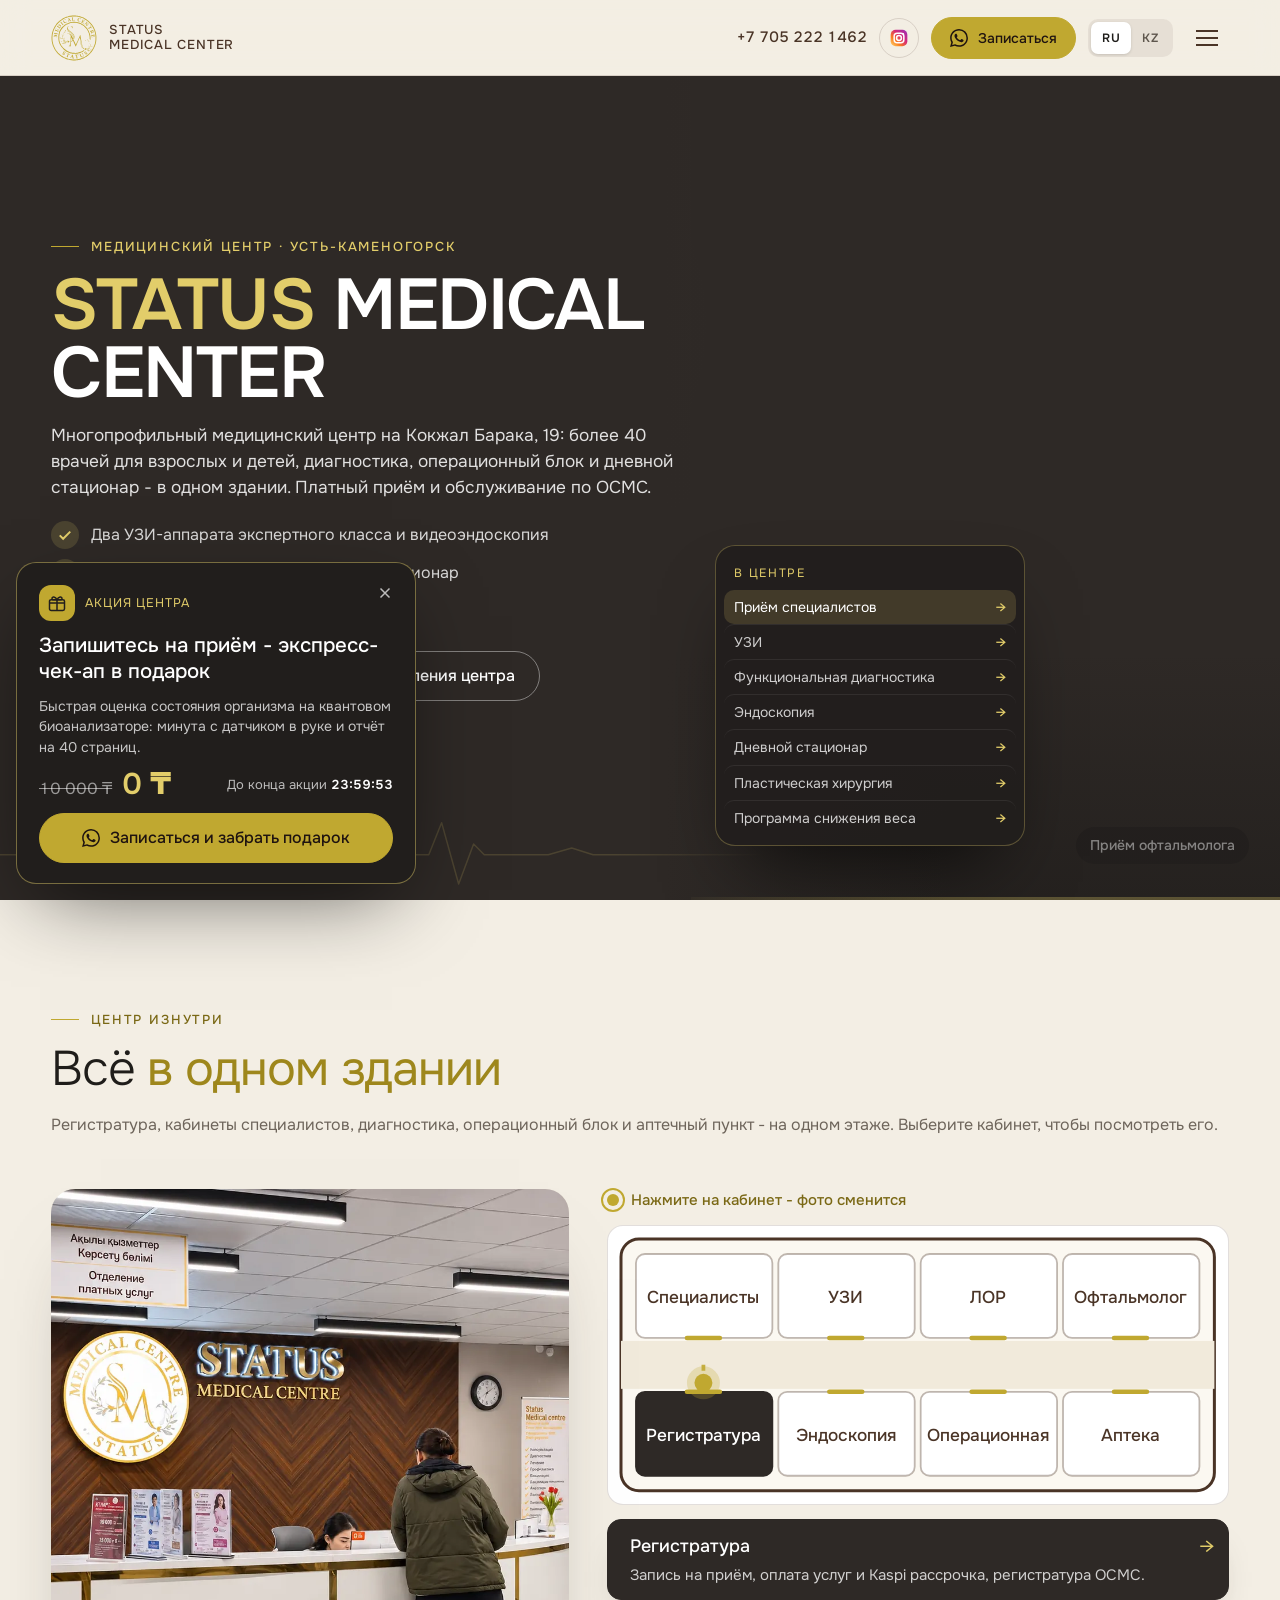
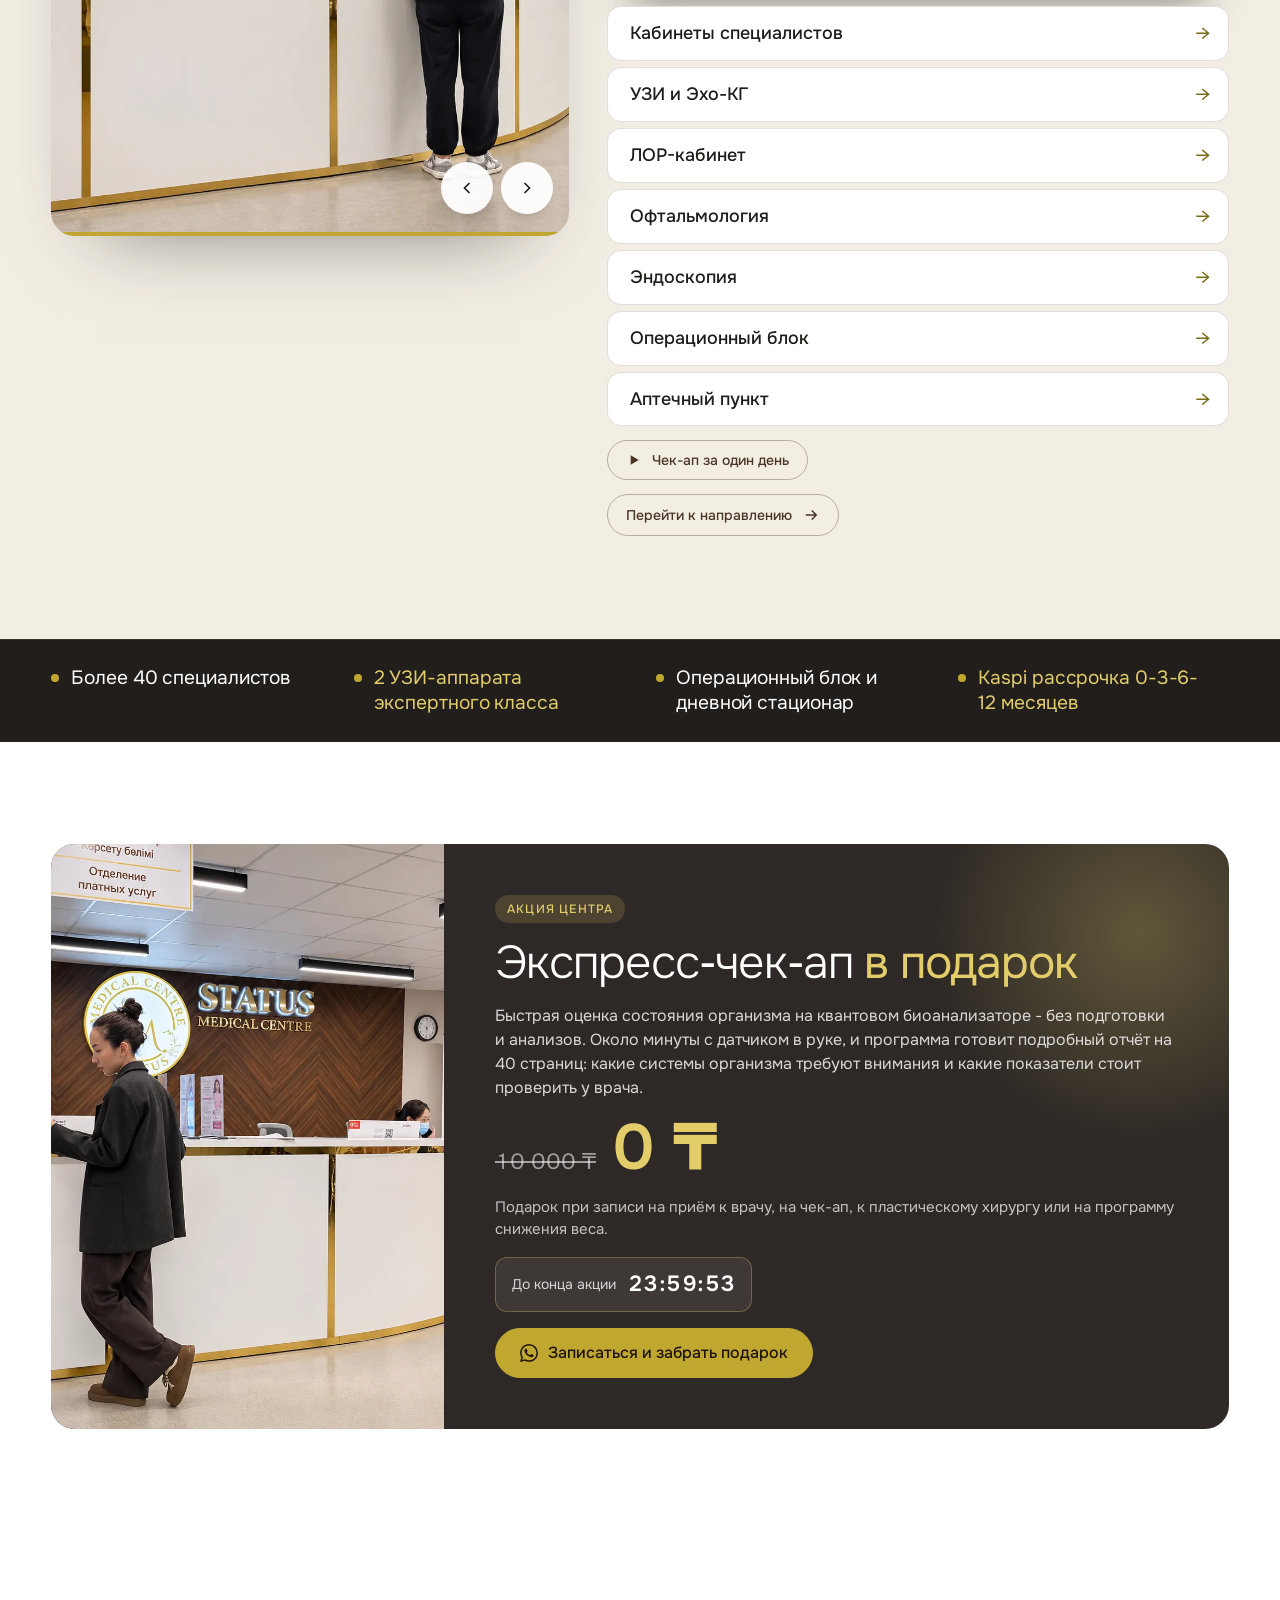
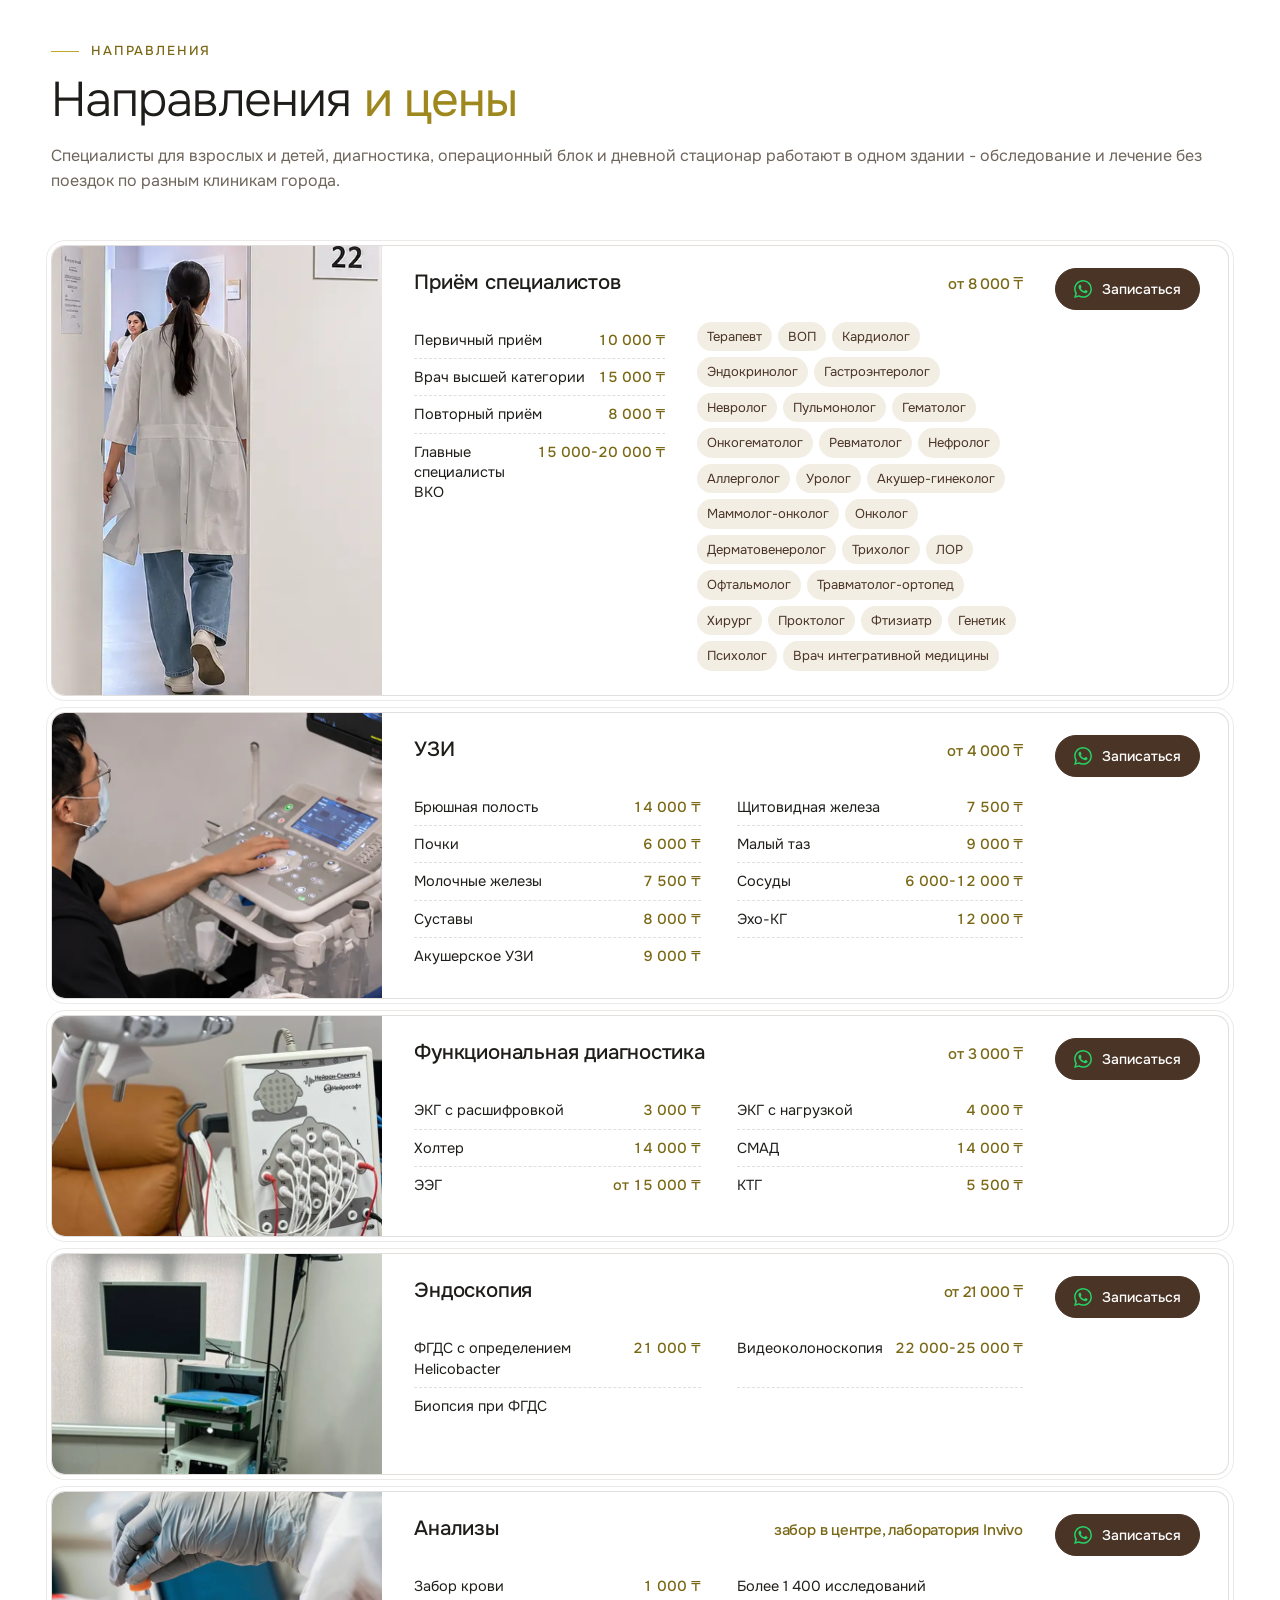
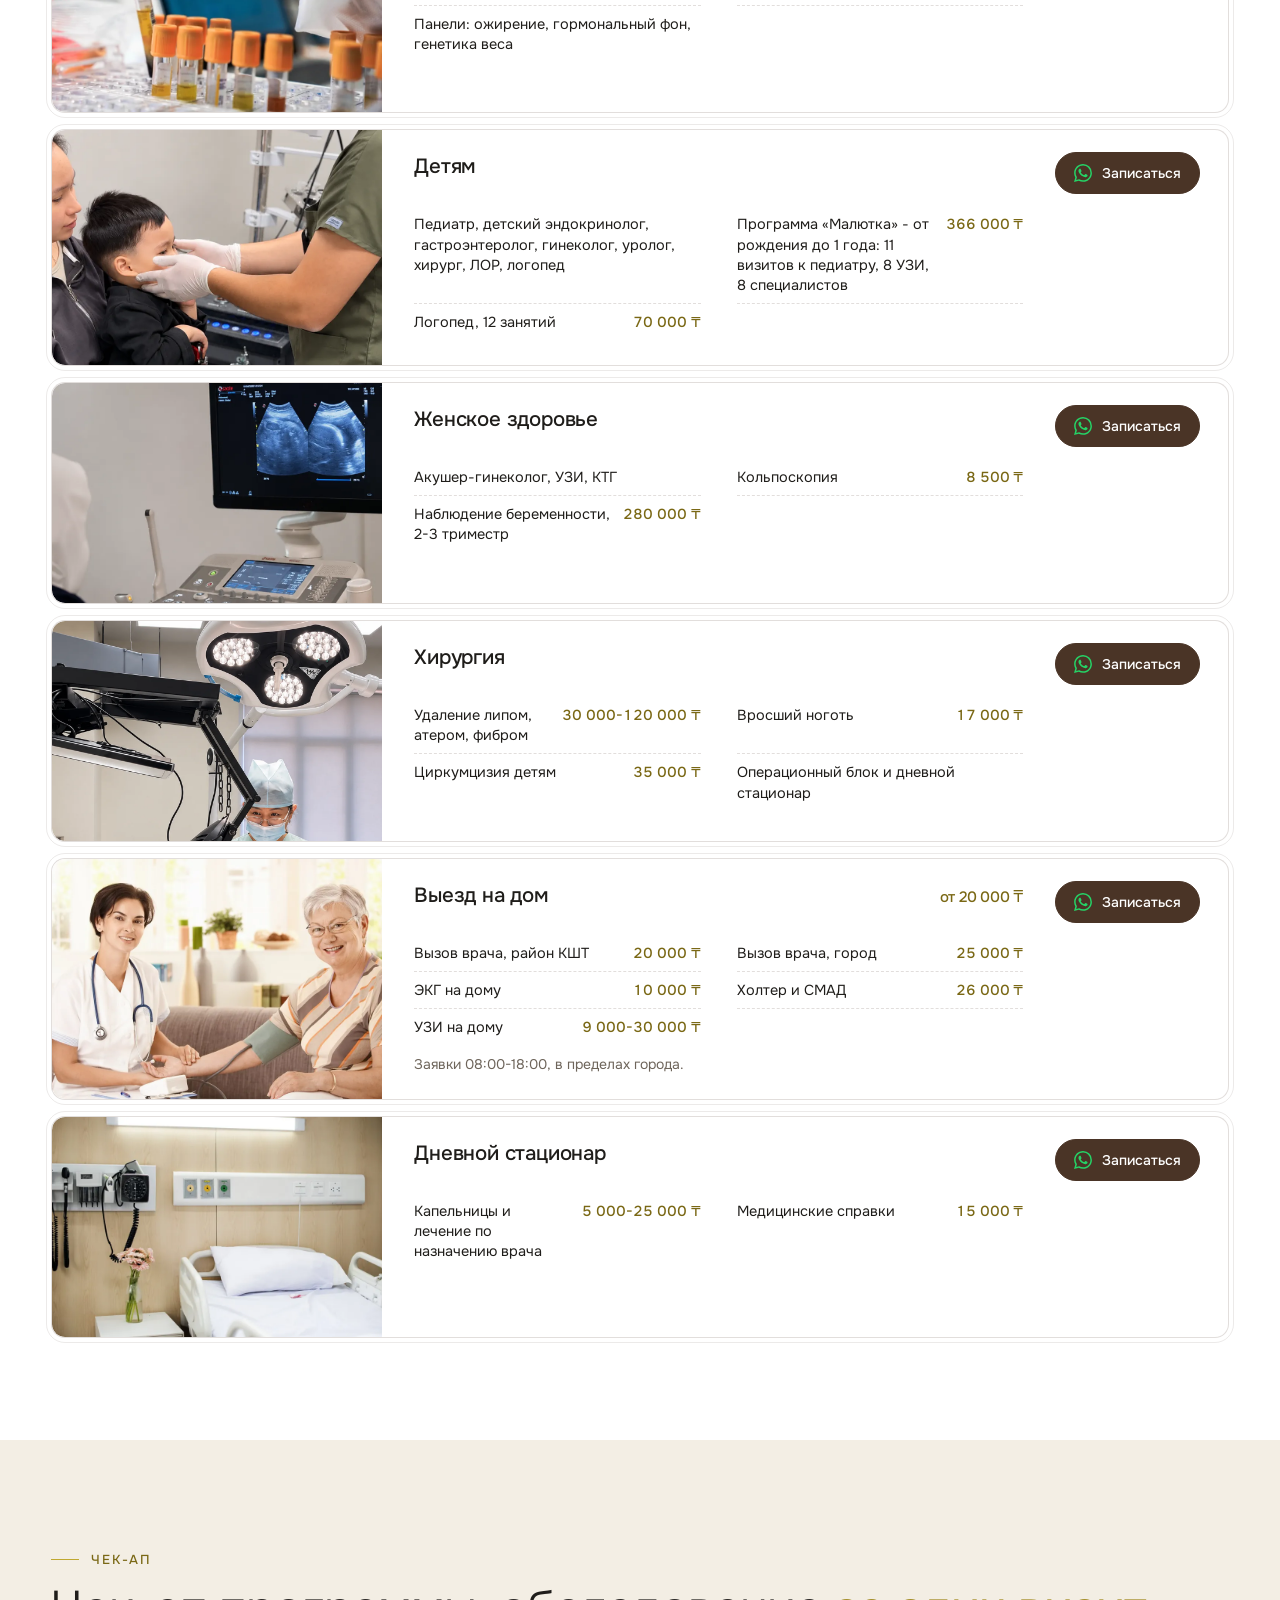
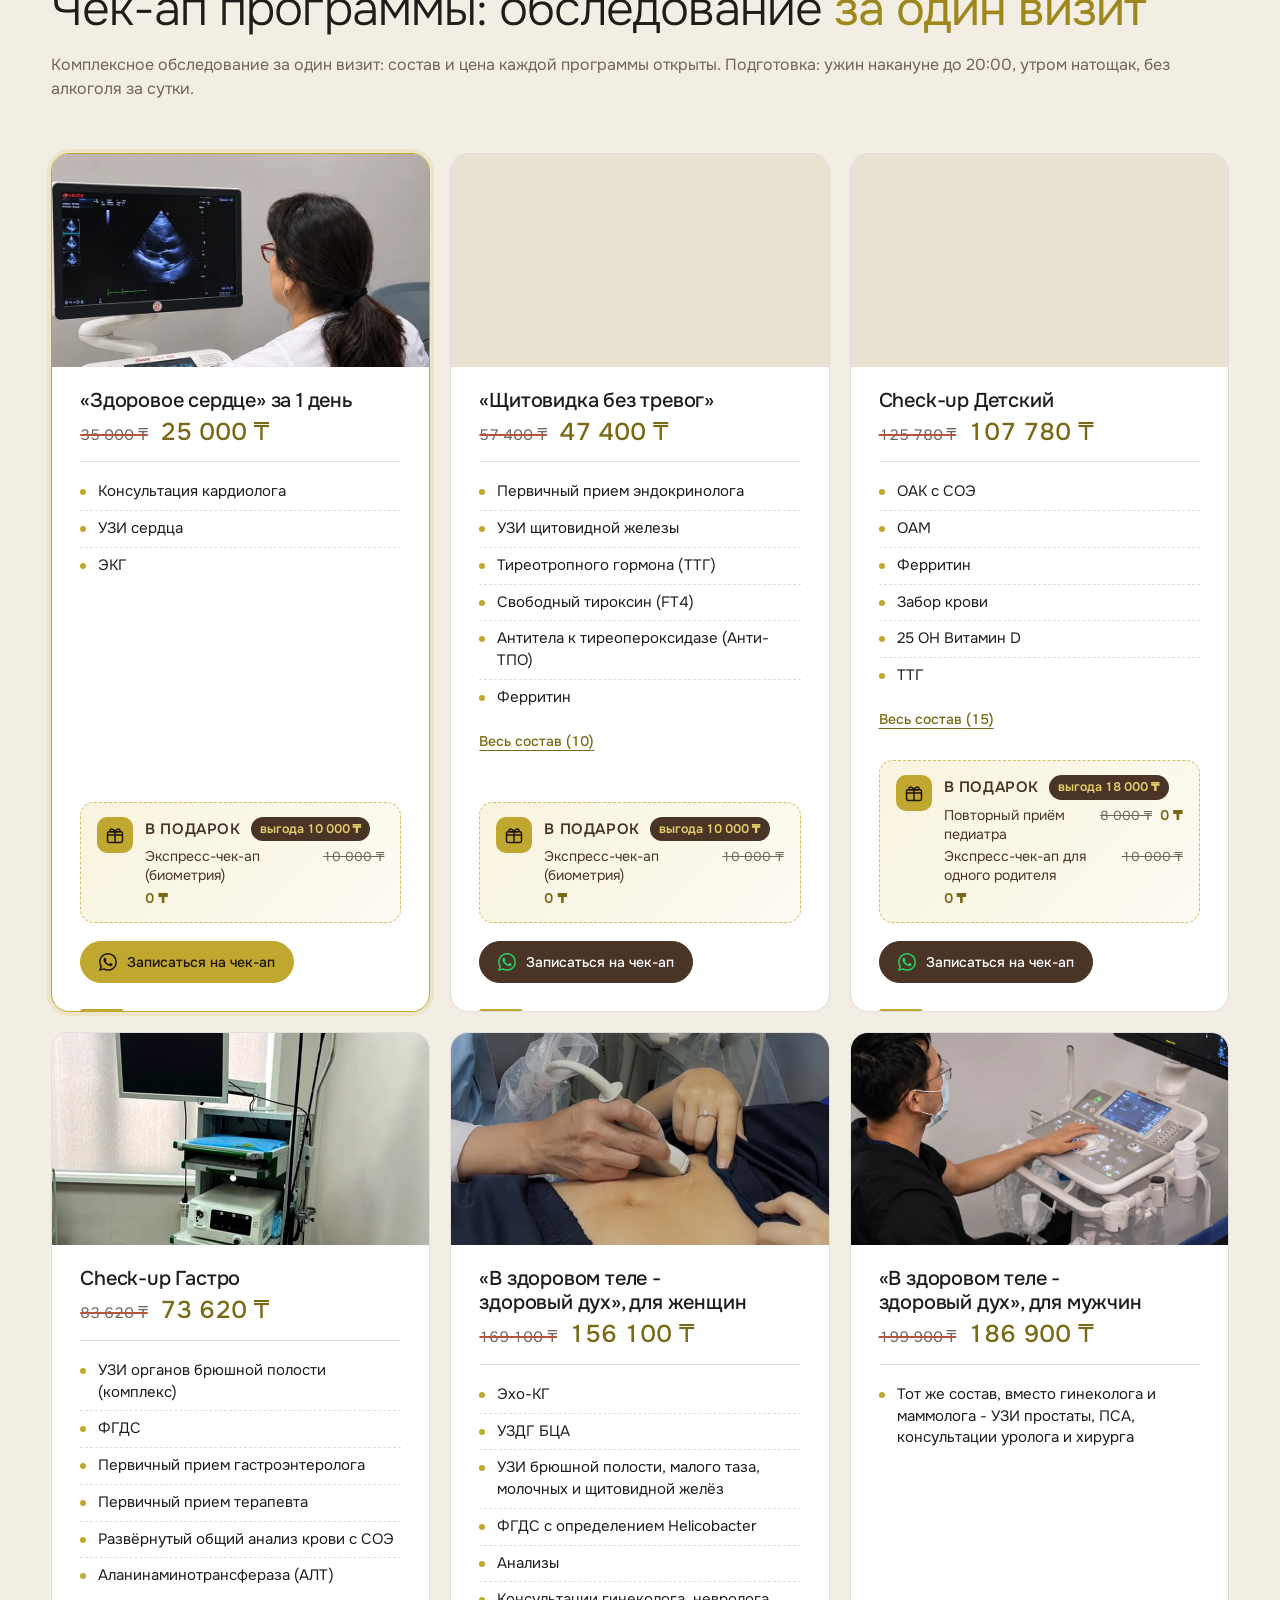
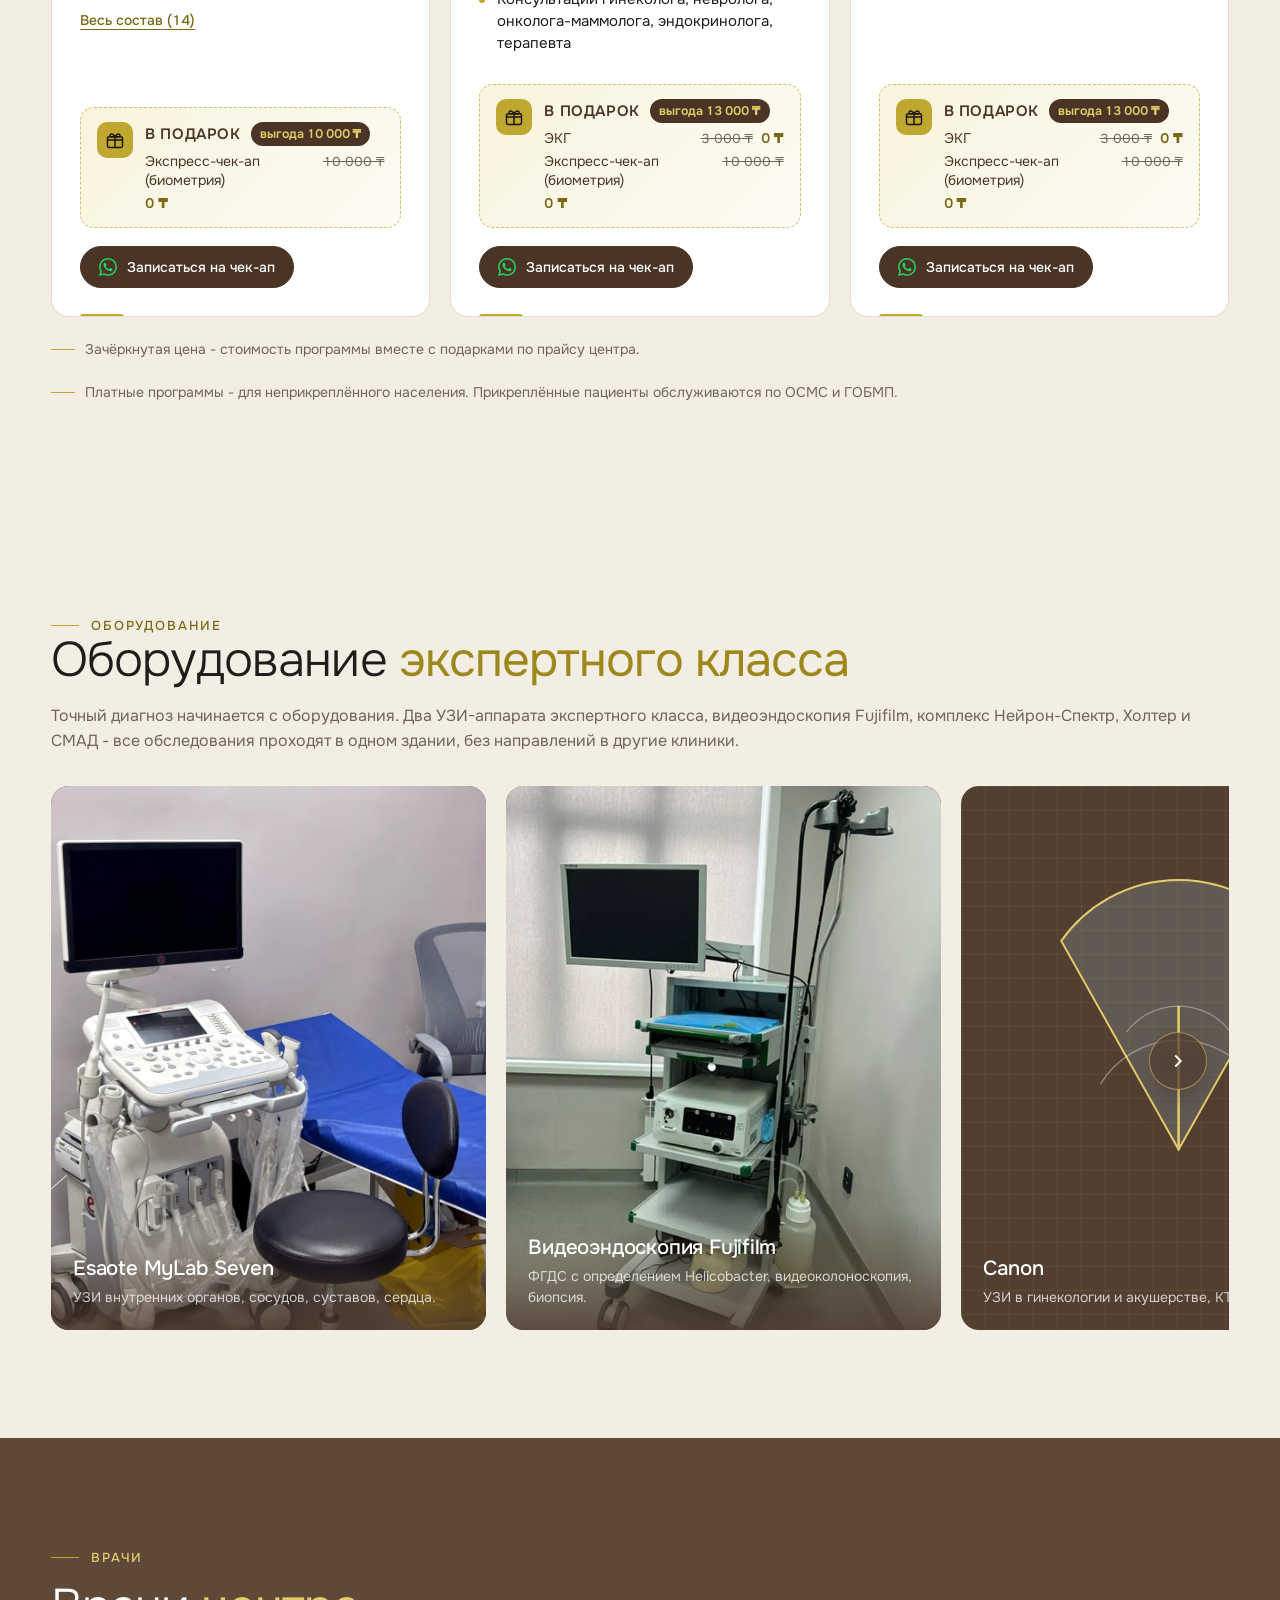
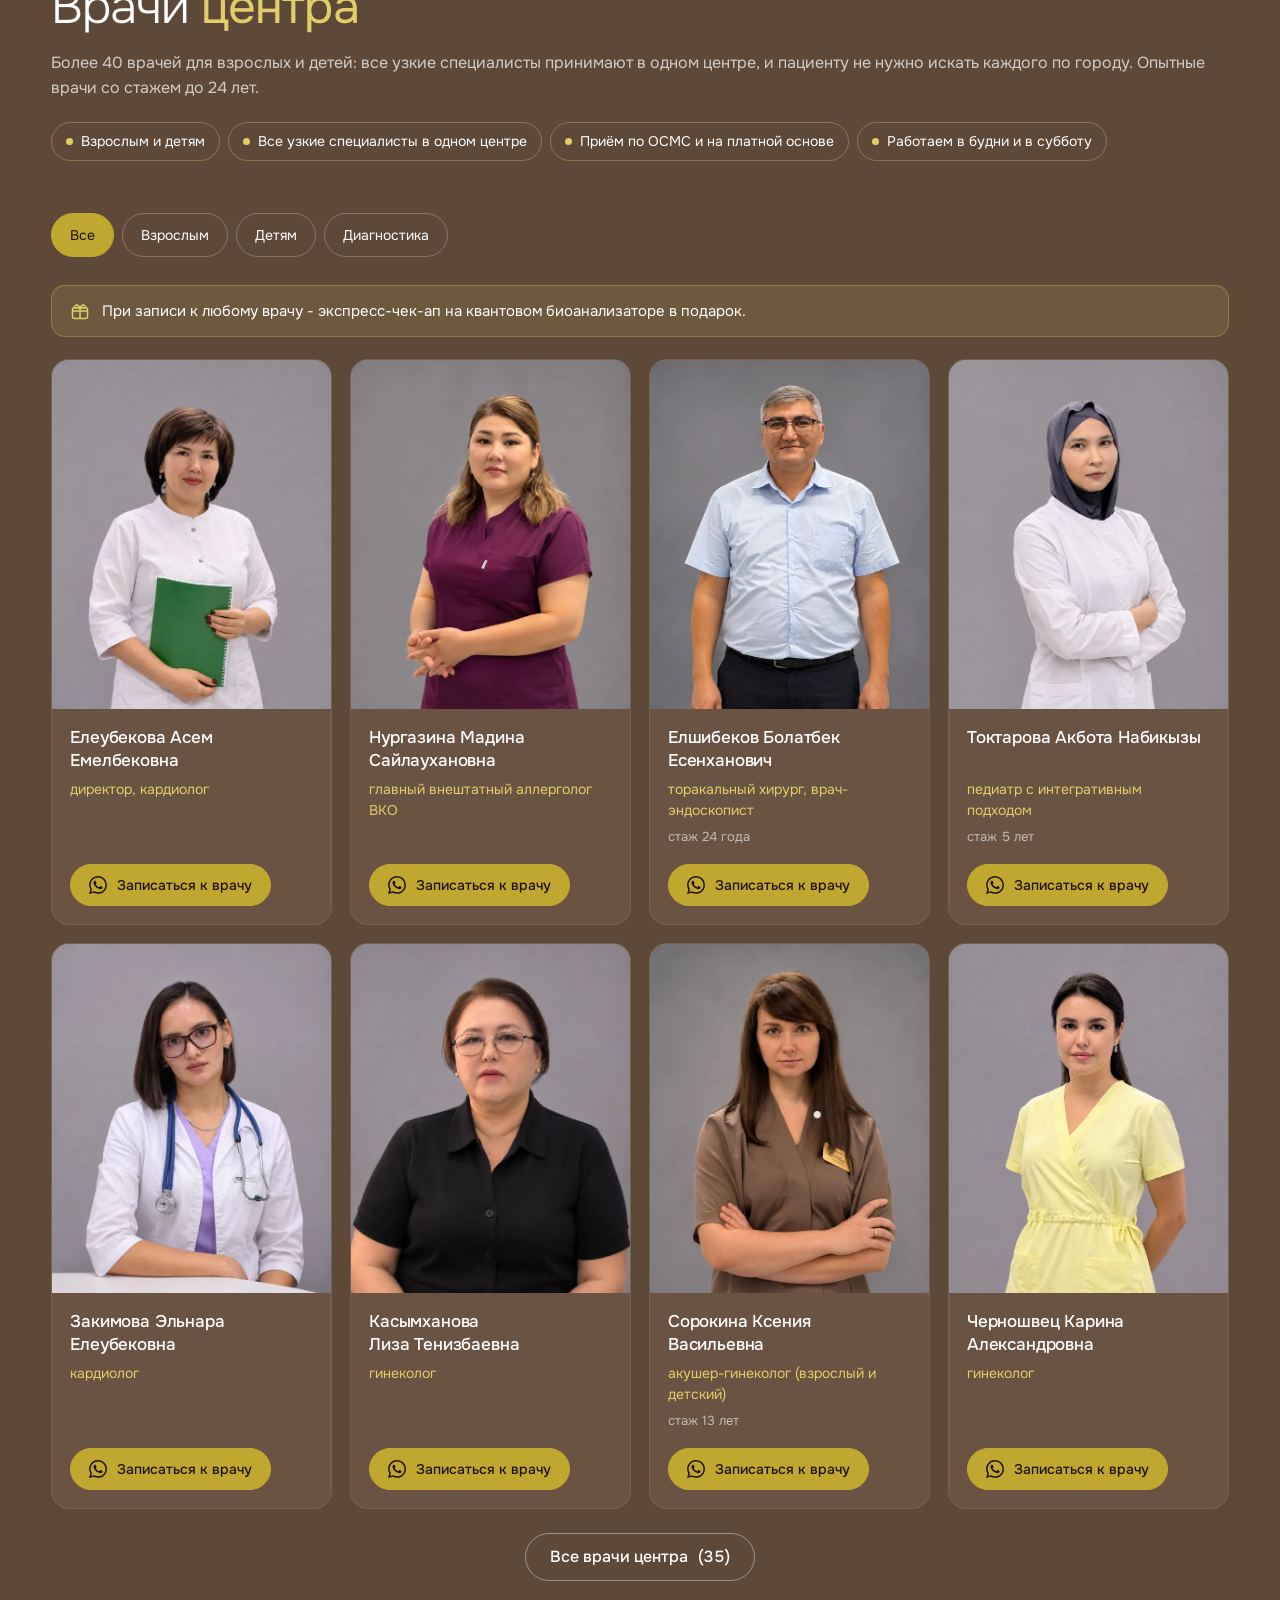
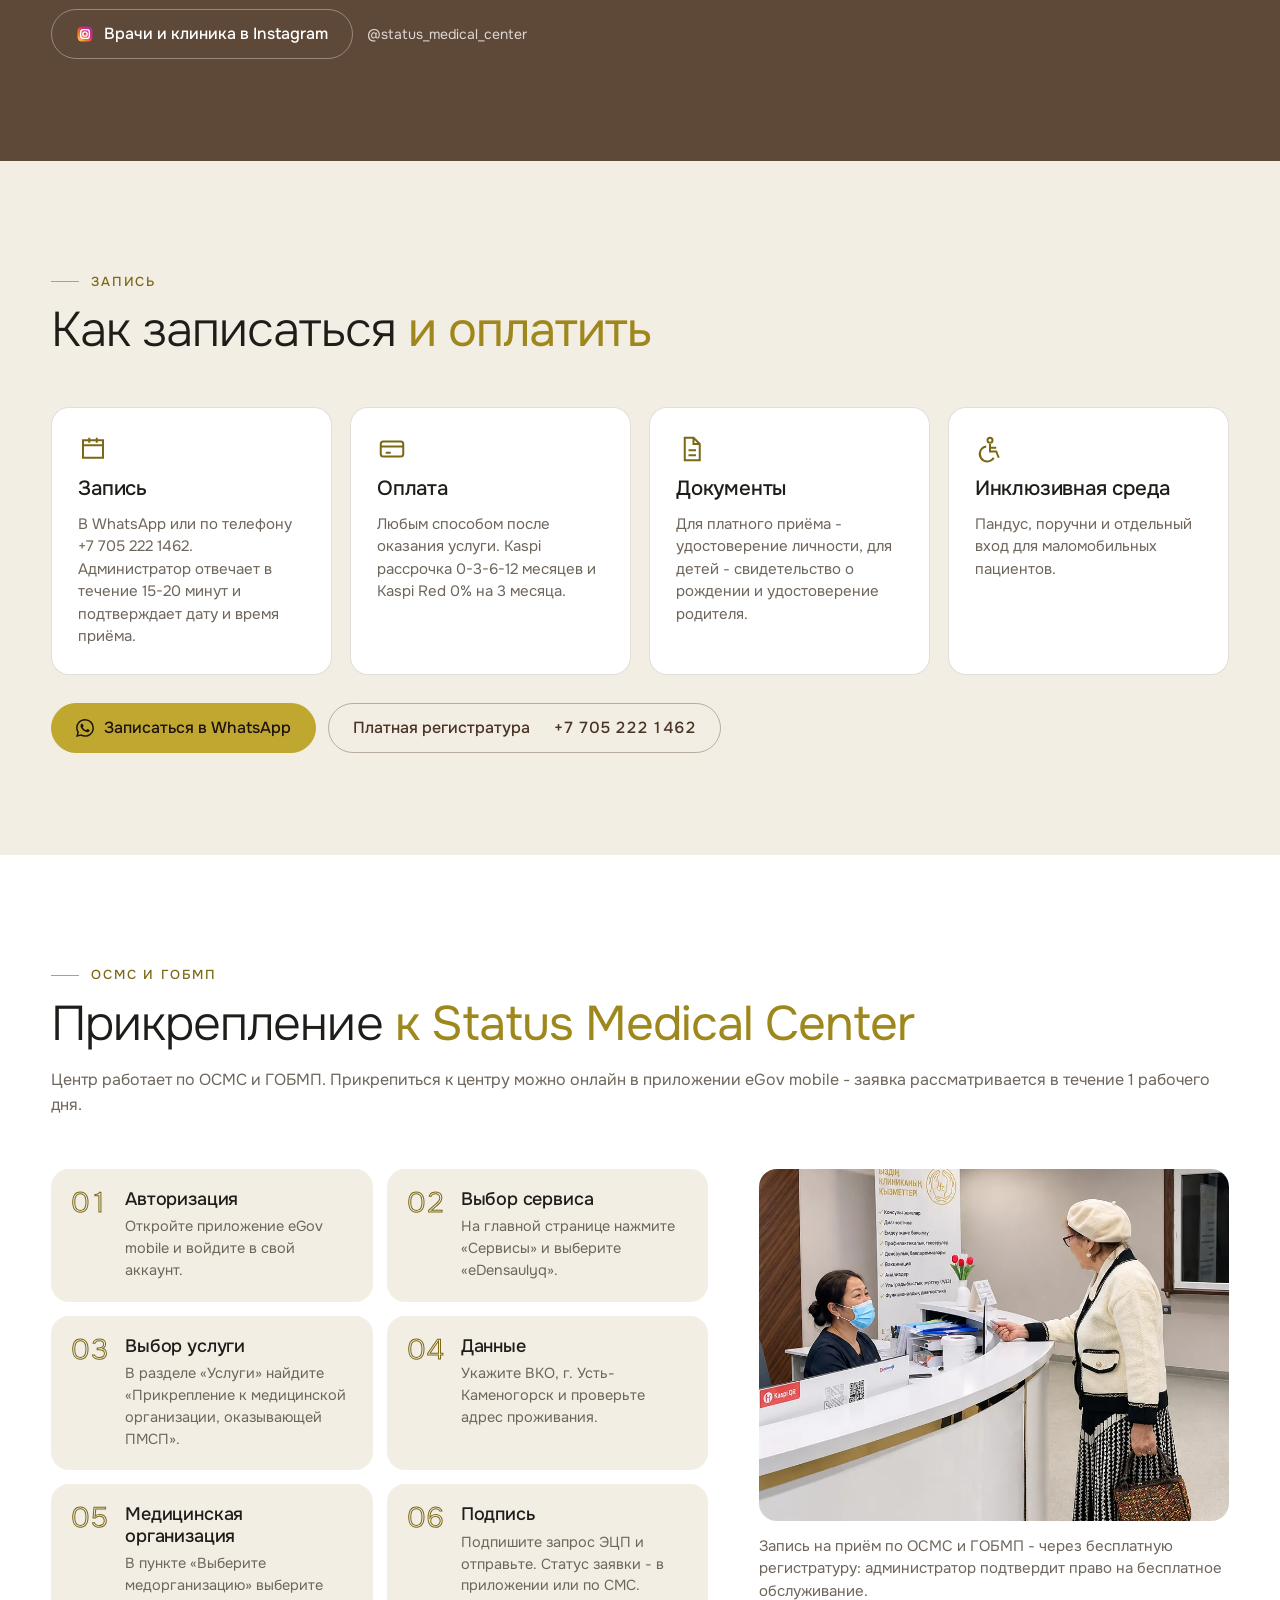
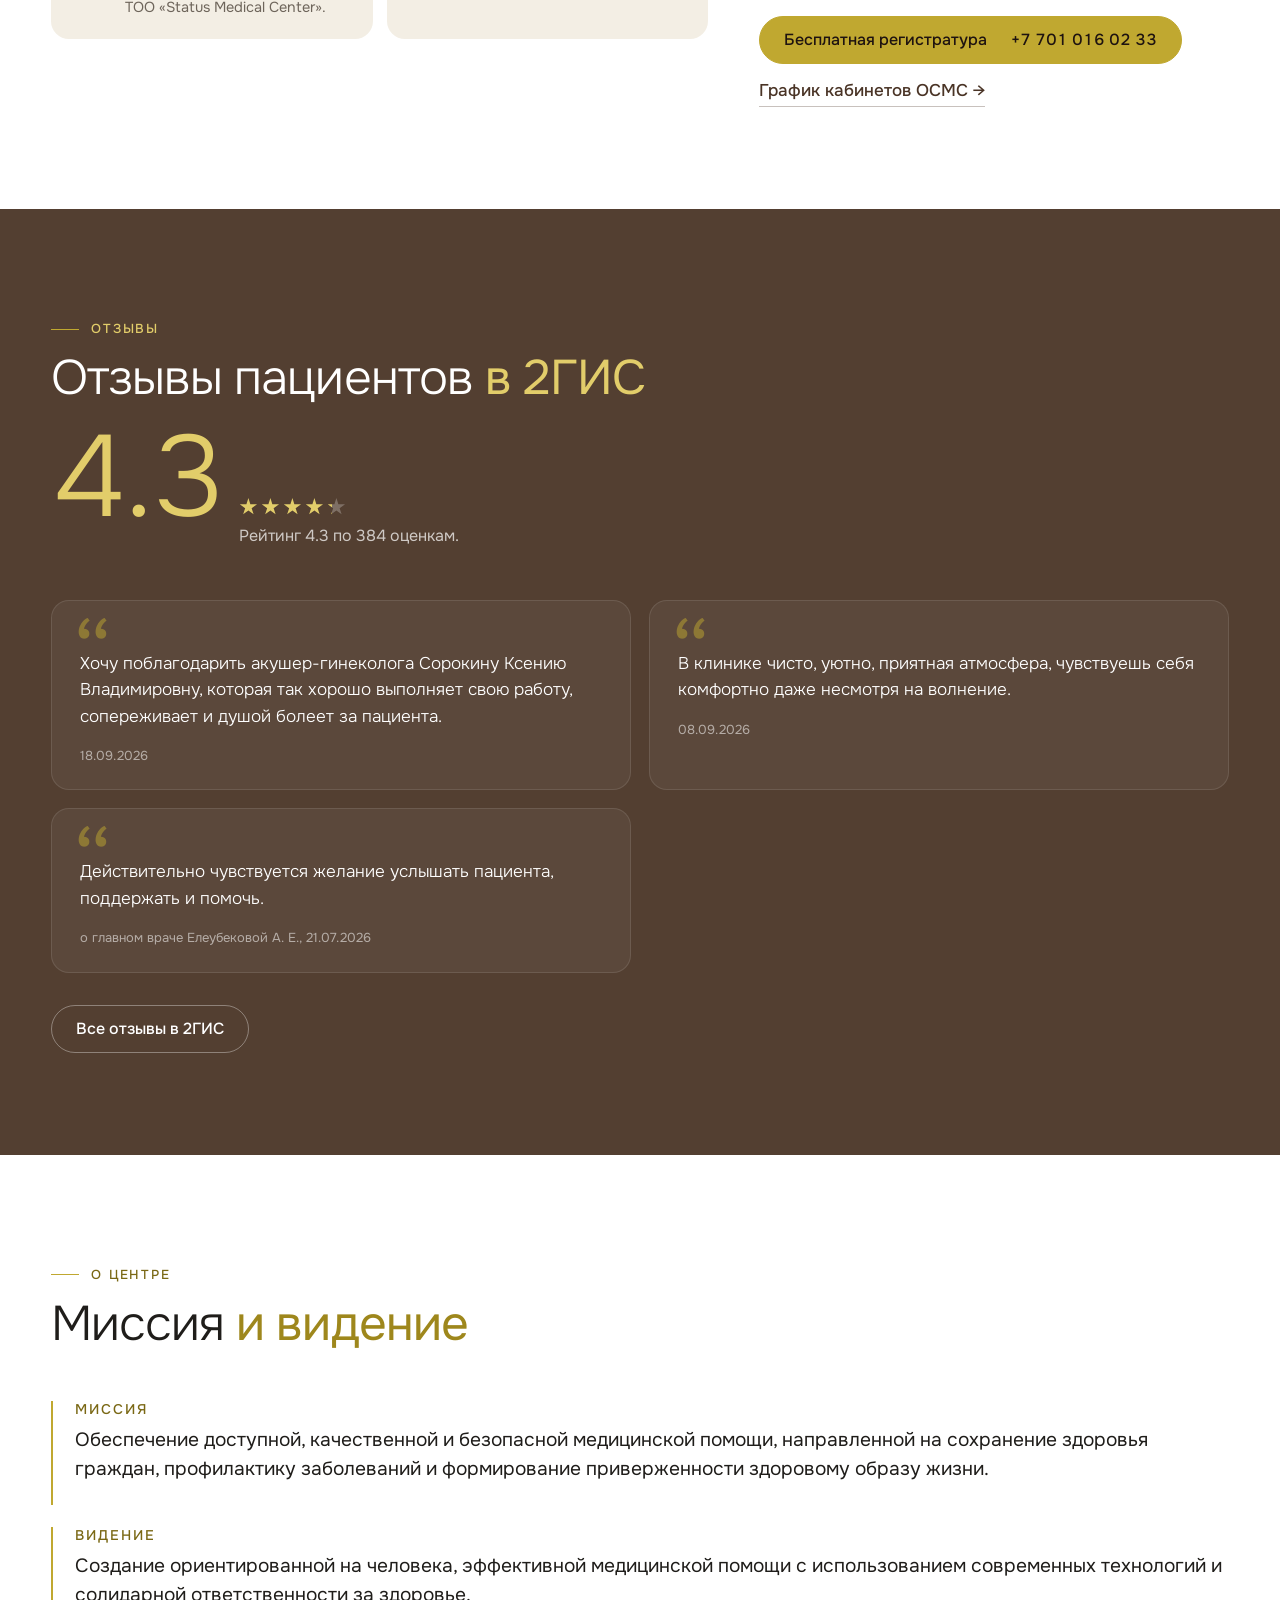
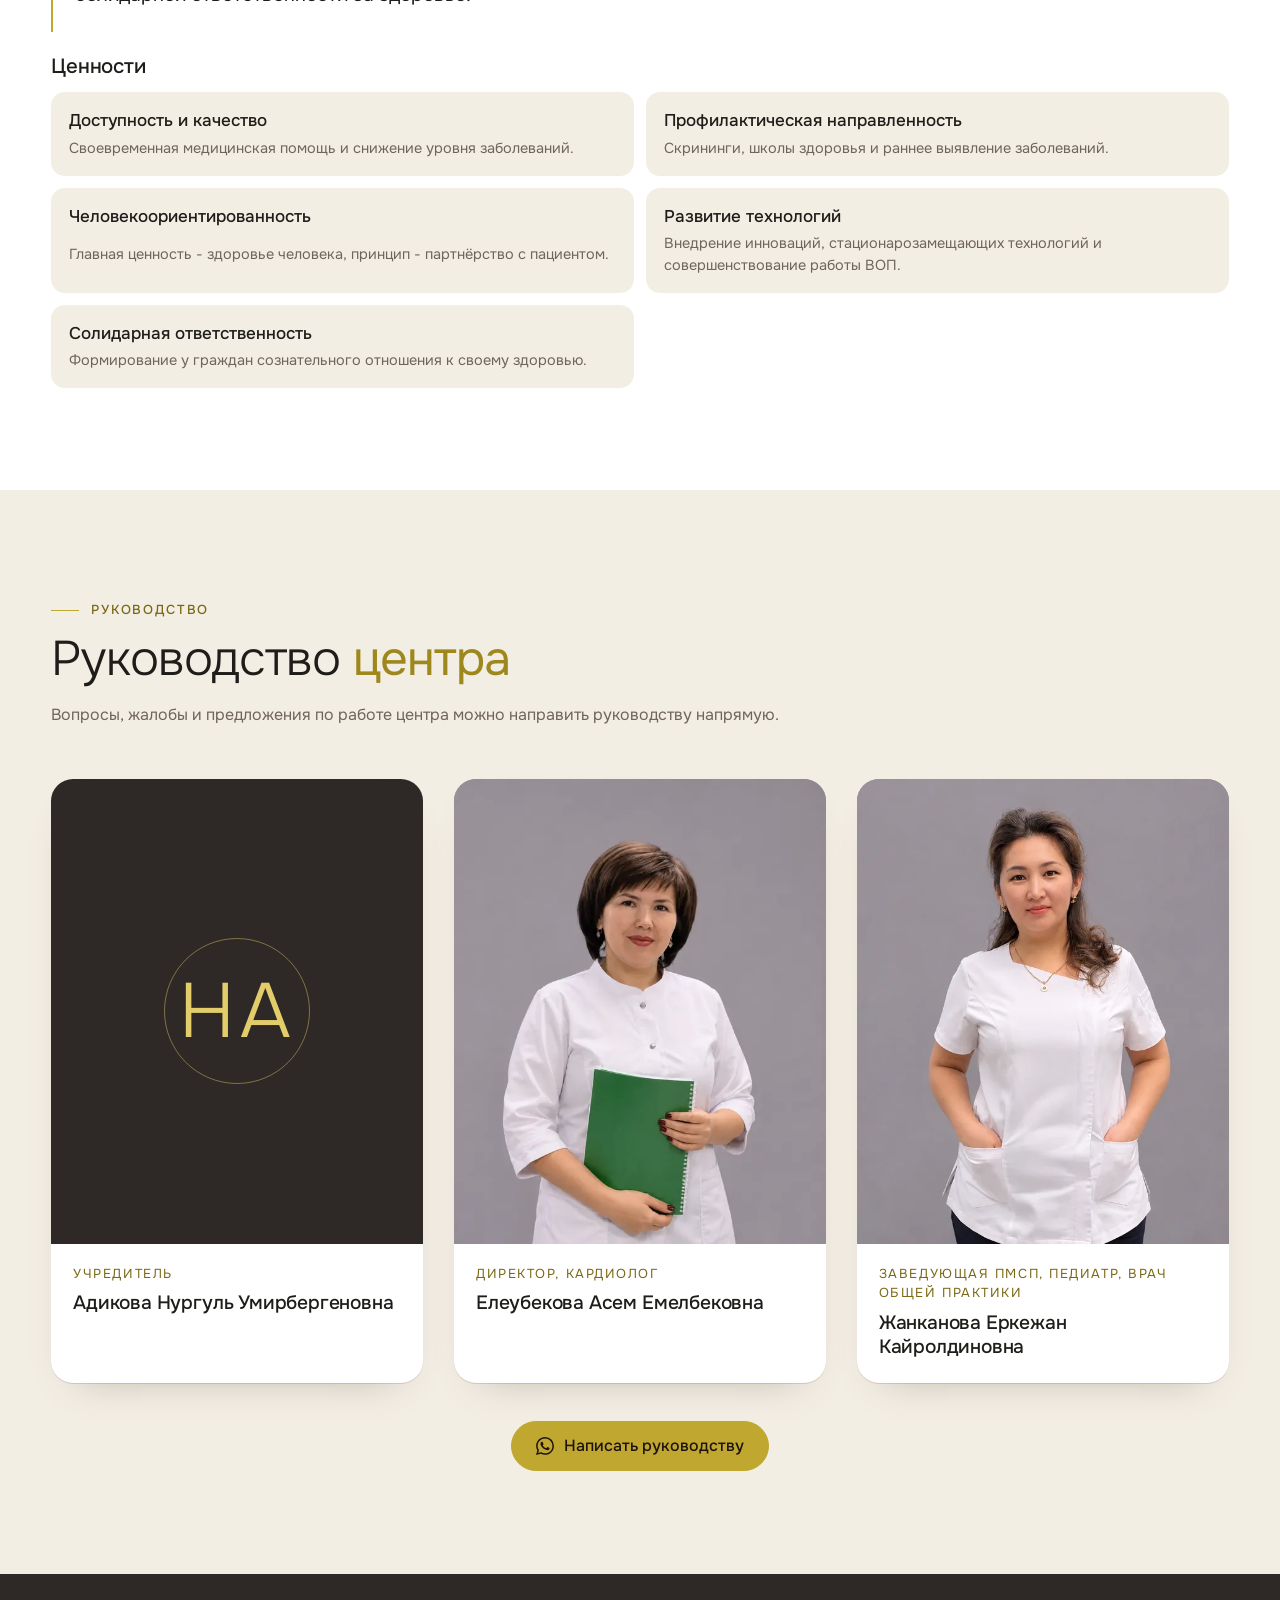
==== commit cf388592: "Портреты трёх врачей в лучшем качестве" ====
--- a/index.html
+++ b/index.html
@@ -25,7 +25,7 @@
 <link rel="preconnect" href="https://fonts.googleapis.com">
 <link rel="preconnect" href="https://fonts.gstatic.com" crossorigin>
 <link href="https://fonts.googleapis.com/css2?family=Onest:wght@300;400;500;600&display=swap" rel="stylesheet">
-<link rel="stylesheet" href="styles.css?v=20261123-2">
+<link rel="stylesheet" href="styles.css?v=20261123-3">
 <script type="application/ld+json">
 {
  "@context": "https://schema.org",
@@ -454,7 +454,7 @@
       <article class="doc" data-cat="adult kids"><div class="ph"><img src="assets/photos/doc-zhumabekov.webp" width="600" height="800" alt="Жумабеков Алишер Надирбекович" loading="lazy"></div><div class="body"><h3>Жумабеков Алишер Надирбекович</h3><span class="spec" data-i18n="vd.s10">ЛОР</span><span class="exp" data-i18n="vd.e4">стаж 4&nbsp;года</span><a class="btn sm gold wa" href="https://wa.me/77052221462" data-wa="Здравствуйте. Хочу записаться на приём к врачу: Жумабеков Алишер Надирбекович, ЛОР."><svg class="ic" aria-hidden="true"><use href="#ic-wa"/></svg><span data-i18n="v.btn">Записаться к врачу</span></a></div></article>
       <article class="doc" data-cat="adult"><div class="ph"><img src="assets/photos/doc-oraziman.webp" width="600" height="800" alt="Оразиман Айғаным Дулатқызы" loading="lazy"></div><div class="body"><h3>Оразиман Айғаным Дулатқызы</h3><span class="spec" data-i18n="vd.s11">эндокринолог</span><span class="exp" data-i18n="vd.e3">стаж 3&nbsp;года</span><a class="btn sm gold wa" href="https://wa.me/77052221462" data-wa="Здравствуйте. Хочу записаться на приём к врачу: Оразиман Айғаным Дулатқызы, эндокринолог."><svg class="ic" aria-hidden="true"><use href="#ic-wa"/></svg><span data-i18n="v.btn">Записаться к врачу</span></a></div></article>
       <article class="doc" data-cat="kids"><div class="ph"><img src="assets/photos/doc-dusumova.webp" width="600" height="800" alt="Дусумова Макпал Кенесхановна" loading="lazy"></div><div class="body"><h3>Дусумова Макпал Кенесхановна</h3><span class="spec" data-i18n="vd.s12">педиатр</span><span class="exp" data-i18n="vd.e15">стаж 15&nbsp;лет</span><a class="btn sm gold wa" href="https://wa.me/77052221462" data-wa="Здравствуйте. Хочу записаться на приём к врачу: Дусумова Макпал Кенесхановна, педиатр."><svg class="ic" aria-hidden="true"><use href="#ic-wa"/></svg><span data-i18n="v.btn">Записаться к врачу</span></a></div></article>
-      <article class="doc" data-cat="kids adult"><div class="ph"><img src="assets/photos/doc-zhankanova.webp" width="600" height="800" alt="Жанканова Еркежан Кайролдиновна" loading="lazy"></div><div class="body"><h3>Жанканова Еркежан Кайролдиновна</h3><span class="spec" data-i18n="vd.s13">заведующая ПМСП, педиатр, врач общей практики</span><a class="btn sm gold wa" href="https://wa.me/77052221462" data-wa="Здравствуйте. Хочу записаться на приём к врачу: Жанканова Еркежан Кайролдиновна, педиатр, врач общей практики."><svg class="ic" aria-hidden="true"><use href="#ic-wa"/></svg><span data-i18n="v.btn">Записаться к врачу</span></a></div></article>
+      <article class="doc" data-cat="kids adult"><div class="ph"><img src="assets/photos/doc-zhankanova.webp?v=20261123-3" width="600" height="800" alt="Жанканова Еркежан Кайролдиновна" loading="lazy"></div><div class="body"><h3>Жанканова Еркежан Кайролдиновна</h3><span class="spec" data-i18n="vd.s13">заведующая ПМСП, педиатр, врач общей практики</span><a class="btn sm gold wa" href="https://wa.me/77052221462" data-wa="Здравствуйте. Хочу записаться на приём к врачу: Жанканова Еркежан Кайролдиновна, педиатр, врач общей практики."><svg class="ic" aria-hidden="true"><use href="#ic-wa"/></svg><span data-i18n="v.btn">Записаться к врачу</span></a></div></article>
       <article class="doc" data-cat="kids"><div class="ph"><img src="assets/photos/doc-kabdugalieva.webp" width="600" height="800" alt="Кабдугалиева Сабина Рустемовна" loading="lazy"></div><div class="body"><h3>Кабдугалиева Сабина Рустемовна</h3><span class="spec" data-i18n="vd.s14">логопед-дефектолог</span><a class="btn sm gold wa" href="https://wa.me/77052221462" data-wa="Здравствуйте. Хочу записаться на приём к врачу: Кабдугалиева Сабина Рустемовна, логопед-дефектолог."><svg class="ic" aria-hidden="true"><use href="#ic-wa"/></svg><span data-i18n="v.btn">Записаться к врачу</span></a></div></article>
       <article class="doc" data-cat="kids"><div class="ph"><img src="assets/photos/doc-orazgaliev.webp" width="600" height="800" alt="Оразгалиев Оралбек Амантаевич" loading="lazy"></div><div class="body"><h3>Оразгалиев Оралбек Амантаевич</h3><span class="spec" data-i18n="vd.s15">детский хирург</span><span class="exp" data-i18n="vd.e7">стаж 7&nbsp;лет</span><a class="btn sm gold wa" href="https://wa.me/77052221462" data-wa="Здравствуйте. Хочу записаться на приём к врачу: Оразгалиев Оралбек Амантаевич, детский хирург."><svg class="ic" aria-hidden="true"><use href="#ic-wa"/></svg><span data-i18n="v.btn">Записаться к врачу</span></a></div></article>
       <article class="doc" data-cat="kids"><div class="ph"><img src="assets/photos/doc-kaisabekov.webp" width="600" height="800" alt="Қайсабеков Айбек Сержанович" loading="lazy"></div><div class="body"><h3>Қайсабеков Айбек Сержанович</h3><span class="spec" data-i18n="vd.s16">детский хирург-уролог</span><a class="btn sm gold wa" href="https://wa.me/77052221462" data-wa="Здравствуйте. Хочу записаться на приём к врачу: Қайсабеков Айбек Сержанович, детский хирург-уролог."><svg class="ic" aria-hidden="true"><use href="#ic-wa"/></svg><span data-i18n="v.btn">Записаться к врачу</span></a></div></article>
@@ -465,9 +465,9 @@
       <article class="doc" data-cat="adult"><div class="ph"><img src="assets/photos/doc-bolatova.webp" width="600" height="800" alt="Болатова Жансая Болатқызы" loading="lazy"></div><div class="body"><h3>Болатова Жансая Болатқызы</h3><span class="spec" data-i18n="vd.s21">дерматолог, трихолог</span><span class="exp" data-i18n="vd.e7">стаж 7&nbsp;лет</span><a class="btn sm gold wa" href="https://wa.me/77052221462" data-wa="Здравствуйте. Хочу записаться на приём к врачу: Болатова Жансая Болатқызы, дерматолог, трихолог."><svg class="ic" aria-hidden="true"><use href="#ic-wa"/></svg><span data-i18n="v.btn">Записаться к врачу</span></a></div></article>
       <article class="doc" data-cat="adult"><div class="ph none"><img src="assets/logo-current.svg" alt="" loading="lazy"></div><div class="body"><h3>Құрмашева Меруерт Болатқызы</h3><span class="spec" data-i18n="vd.s22">маммолог-онколог</span><a class="btn sm gold wa" href="https://wa.me/77052221462" data-wa="Здравствуйте. Хочу записаться на приём к врачу: Құрмашева Меруерт Болатқызы, маммолог-онколог."><svg class="ic" aria-hidden="true"><use href="#ic-wa"/></svg><span data-i18n="v.btn">Записаться к врачу</span></a></div></article>
       <article class="doc" data-cat="adult kids"><div class="ph none"><img src="assets/logo-current.svg" alt="" loading="lazy"></div><div class="body"><h3>Касымханов Ерлан Есимханович</h3><span class="spec" data-i18n="vd.s10">ЛОР</span><a class="btn sm gold wa" href="https://wa.me/77052221462" data-wa="Здравствуйте. Хочу записаться на приём к врачу: Касымханов Ерлан Есимханович, ЛОР."><svg class="ic" aria-hidden="true"><use href="#ic-wa"/></svg><span data-i18n="v.btn">Записаться к врачу</span></a></div></article>
-      <article class="doc" data-cat="adult"><div class="ph"><img src="assets/photos/doc-kibatoldinova.webp" width="600" height="800" alt="Қибатолдинова Ақмарал Болатбекқызы" loading="lazy"></div><div class="body"><h3>Қибатолдинова Ақмарал Болатбекқызы</h3><span class="spec" data-i18n="vd.s23">дерматолог</span><a class="btn sm gold wa" href="https://wa.me/77052221462" data-wa="Здравствуйте. Хочу записаться на приём к врачу: Қибатолдинова Ақмарал Болатбекқызы, дерматолог."><svg class="ic" aria-hidden="true"><use href="#ic-wa"/></svg><span data-i18n="v.btn">Записаться к врачу</span></a></div></article>
+      <article class="doc" data-cat="adult"><div class="ph"><img src="assets/photos/doc-kibatoldinova.webp?v=20261123-3" width="600" height="800" alt="Қибатолдинова Ақмарал Болатбекқызы" loading="lazy"></div><div class="body"><h3>Қибатолдинова Ақмарал Болатбекқызы</h3><span class="spec" data-i18n="vd.s23">дерматолог</span><a class="btn sm gold wa" href="https://wa.me/77052221462" data-wa="Здравствуйте. Хочу записаться на приём к врачу: Қибатолдинова Ақмарал Болатбекқызы, дерматолог."><svg class="ic" aria-hidden="true"><use href="#ic-wa"/></svg><span data-i18n="v.btn">Записаться к врачу</span></a></div></article>
       <article class="doc" data-cat="diag"><div class="ph none"><img src="assets/logo-current.svg" alt="" loading="lazy"></div><div class="body"><h3>Мырзабеккызы Баян</h3><span class="spec" data-i18n="vd.s24">врач ультразвуковой диагностики</span><a class="btn sm gold wa" href="https://wa.me/77052221462" data-wa="Здравствуйте. Хочу записаться на приём к врачу: Мырзабеккызы Баян, врач УЗИ."><svg class="ic" aria-hidden="true"><use href="#ic-wa"/></svg><span data-i18n="v.btn">Записаться к врачу</span></a></div></article>
-      <article class="doc" data-cat="kids"><div class="ph"><img src="assets/photos/doc-tuleubekova.webp" width="600" height="800" alt="Төлеубекова Балжан Жанатбекқызы" loading="lazy"></div><div class="body"><h3>Төлеубекова Балжан Жанатбекқызы</h3><span class="spec" data-i18n="vd.s25">детский невропатолог</span><a class="btn sm gold wa" href="https://wa.me/77052221462" data-wa="Здравствуйте. Хочу записаться на приём к врачу: Төлеубекова Балжан Жанатбекқызы, детский невропатолог."><svg class="ic" aria-hidden="true"><use href="#ic-wa"/></svg><span data-i18n="v.btn">Записаться к врачу</span></a></div></article>
+      <article class="doc" data-cat="kids"><div class="ph"><img src="assets/photos/doc-tuleubekova.webp?v=20261123-3" width="600" height="800" alt="Төлеубекова Балжан Жанатбекқызы" loading="lazy"></div><div class="body"><h3>Төлеубекова Балжан Жанатбекқызы</h3><span class="spec" data-i18n="vd.s25">детский невропатолог</span><a class="btn sm gold wa" href="https://wa.me/77052221462" data-wa="Здравствуйте. Хочу записаться на приём к врачу: Төлеубекова Балжан Жанатбекқызы, детский невропатолог."><svg class="ic" aria-hidden="true"><use href="#ic-wa"/></svg><span data-i18n="v.btn">Записаться к врачу</span></a></div></article>
       <article class="doc" data-cat="diag"><div class="ph"><img src="assets/photos/doc-kozhabekova.webp" width="600" height="800" alt="Кожабекова Гуланда Отемуратовна" loading="lazy"></div><div class="body"><h3>Кожабекова Гуланда Отемуратовна</h3><span class="spec" data-i18n="vd.s24">врач ультразвуковой диагностики</span><span class="exp" data-i18n="vd.e15">стаж 15&nbsp;лет</span><a class="btn sm gold wa" href="https://wa.me/77052221462" data-wa="Здравствуйте. Хочу записаться на приём к врачу: Кожабекова Гуланда Отемуратовна, врач УЗИ."><svg class="ic" aria-hidden="true"><use href="#ic-wa"/></svg><span data-i18n="v.btn">Записаться к врачу</span></a></div></article>
       <article class="doc" data-cat="diag"><div class="ph"><img src="assets/photos/doc-zhumazhanova.webp" width="600" height="800" alt="Жумажанова Ардак Серикжановна" loading="lazy"></div><div class="body"><h3>Жумажанова Ардак Серикжановна</h3><span class="spec" data-i18n="vd.s24">врач ультразвуковой диагностики</span><a class="btn sm gold wa" href="https://wa.me/77052221462" data-wa="Здравствуйте. Хочу записаться на приём к врачу: Жумажанова Ардак Серикжановна, врач УЗИ."><svg class="ic" aria-hidden="true"><use href="#ic-wa"/></svg><span data-i18n="v.btn">Записаться к врачу</span></a></div></article>
       <article class="doc" data-cat="diag"><div class="ph"><img src="assets/photos/doc-sabyrov.webp" width="600" height="800" alt="Сабыров Жомарт Сабырұлы" loading="lazy"></div><div class="body"><h3>Сабыров Жомарт Сабырұлы</h3><span class="spec" data-i18n="vd.s26">врач УЗИ, ЭХОКГ (УЗИ сердца)</span><a class="btn sm gold wa" href="https://wa.me/77052221462" data-wa="Здравствуйте. Хочу записаться на приём к врачу: Сабыров Жомарт Сабырұлы, врач УЗИ, ЭХОКГ (УЗИ сердца)."><svg class="ic" aria-hidden="true"><use href="#ic-wa"/></svg><span data-i18n="v.btn">Записаться к врачу</span></a></div></article>
@@ -580,7 +580,7 @@
     <div class="ruk-grid">
       <article class="ruk-card rv"><figure class="ruk-ph none" aria-hidden="true"><span class="ruk-mono">НА</span></figure><div class="ruk-body"><span class="ruk-role" data-i18n="r.1r">Учредитель</span><h3>Адикова Нургуль Умирбергеновна</h3></div></article>
       <article class="ruk-card rv d1"><figure class="ruk-ph"><img src="assets/photos/doc-eleubekova.webp" alt="Директор Елеубекова Асем Емелбековна" width="600" height="800" loading="lazy" decoding="async"></figure><div class="ruk-body"><span class="ruk-role" data-i18n="r.2r">Директор, кардиолог</span><h3>Елеубекова Асем Емелбековна</h3></div></article>
-      <article class="ruk-card rv d2"><figure class="ruk-ph"><img src="assets/photos/doc-zhankanova.webp" alt="Заведующая ПМСП Жанканова Еркежан Кайролдиновна" width="600" height="800" loading="lazy" decoding="async"></figure><div class="ruk-body"><span class="ruk-role" data-i18n="r.3r">Заведующая ПМСП, педиатр, врач общей практики</span><h3>Жанканова Еркежан Кайролдиновна</h3></div></article>
+      <article class="ruk-card rv d2"><figure class="ruk-ph"><img src="assets/photos/doc-zhankanova.webp?v=20261123-3" alt="Заведующая ПМСП Жанканова Еркежан Кайролдиновна" width="600" height="800" loading="lazy" decoding="async"></figure><div class="ruk-body"><span class="ruk-role" data-i18n="r.3r">Заведующая ПМСП, педиатр, врач общей практики</span><h3>Жанканова Еркежан Кайролдиновна</h3></div></article>
     </div>
     <p class="ruk-cta rv"><a class="btn gold wa" href="https://wa.me/77777096617" data-wa="Здравствуйте. Хочу обратиться к руководству Status Medical Center."><svg class="ic" aria-hidden="true"><use href="#ic-wa"/></svg><span data-i18n="r.btn">Написать руководству</span></a></p>
   </div>
@@ -706,6 +706,6 @@
 <script src="assets/vendor/ScrollTrigger.min.js"></script>
 <script src="assets/vendor/SplitText.min.js"></script>
 <script src="assets/vendor/lenis.min.js"></script>
-<script src="script.js?v=20261123-2"></script>
+<script src="script.js?v=20261123-3"></script>
 </body>
 </html>
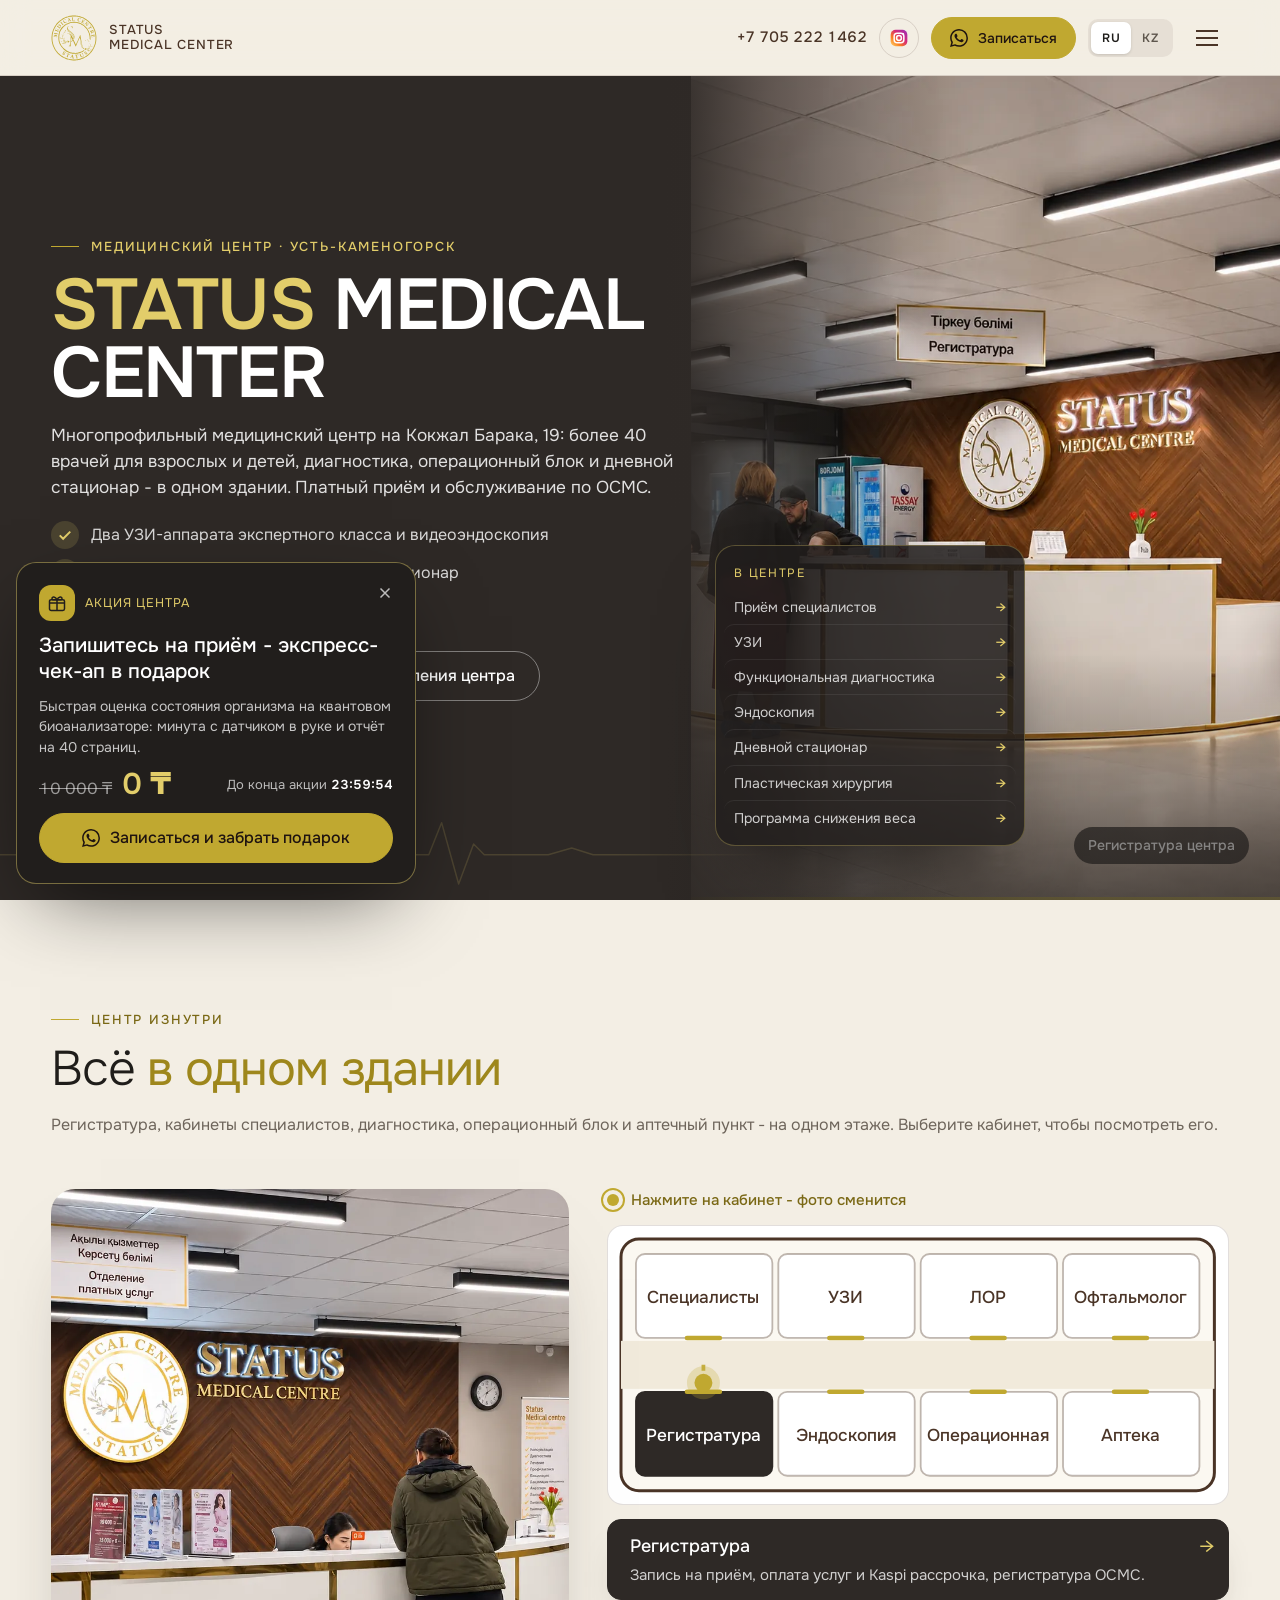
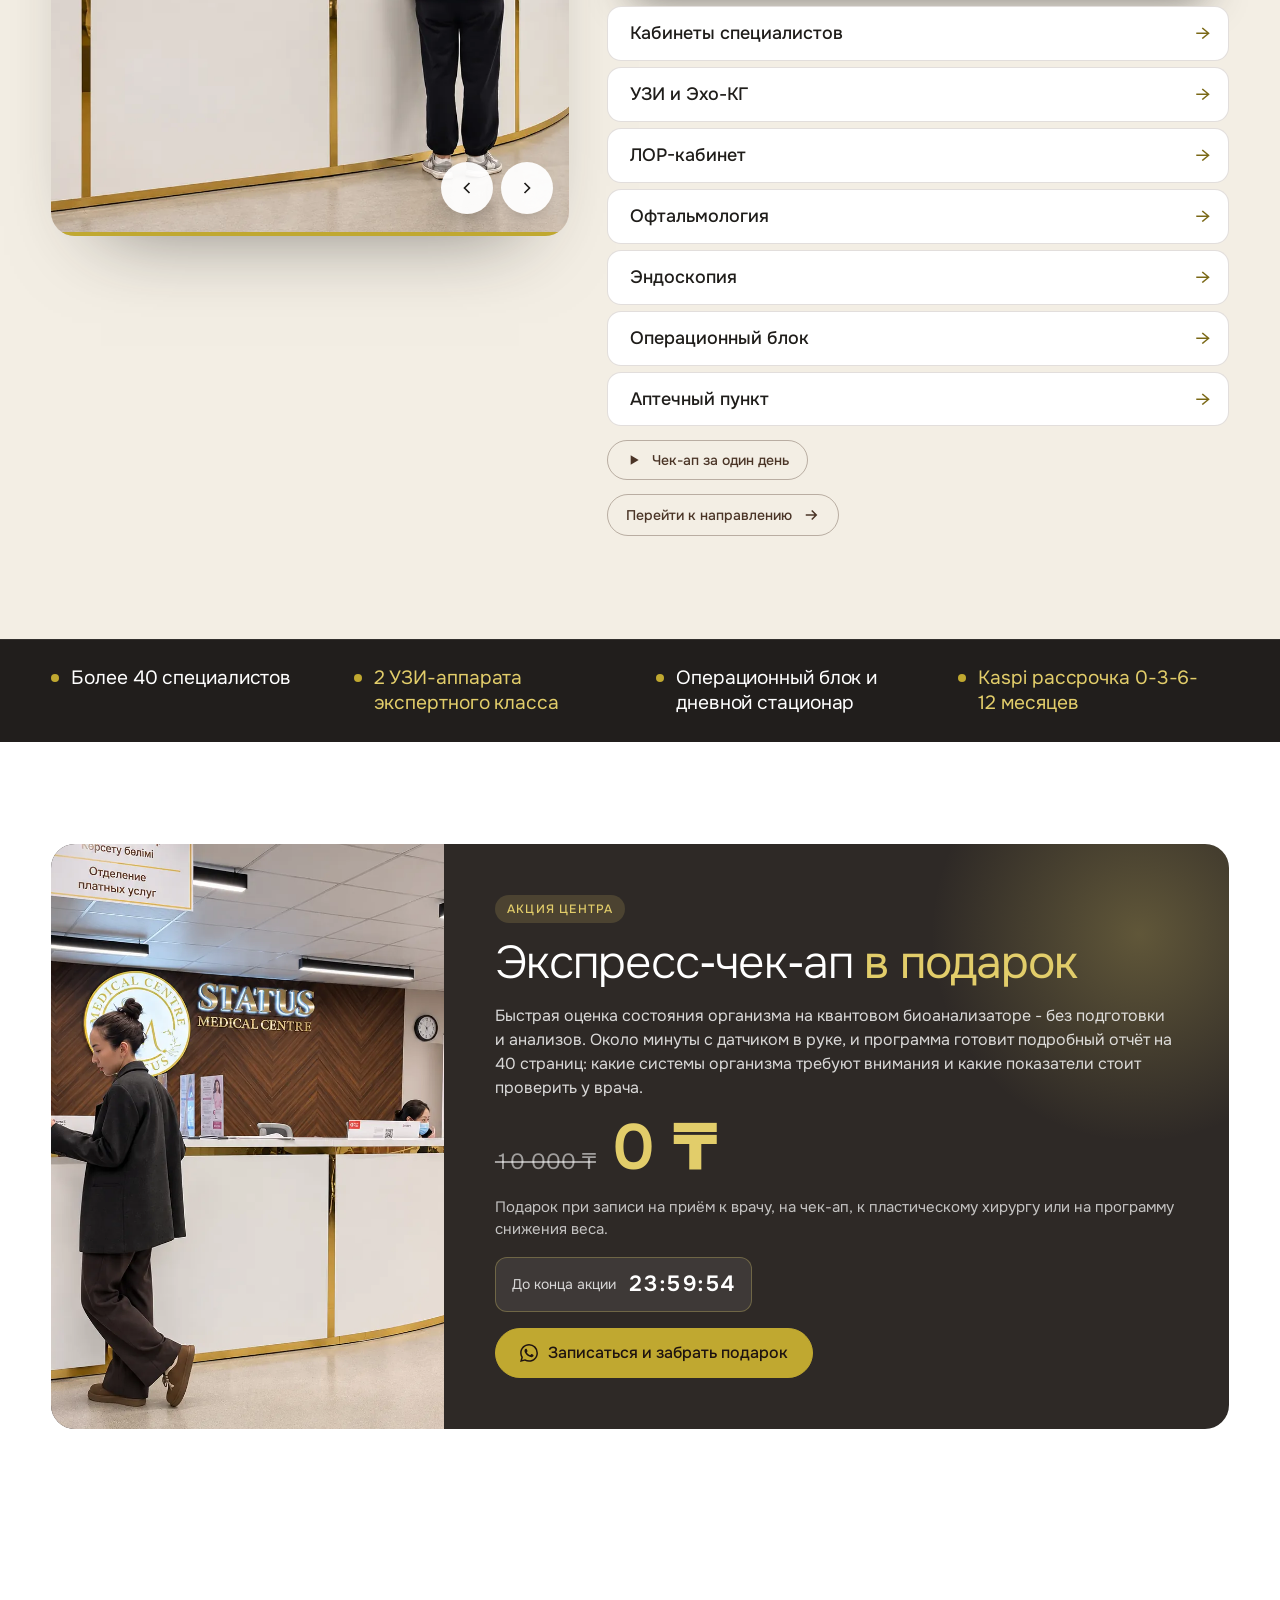
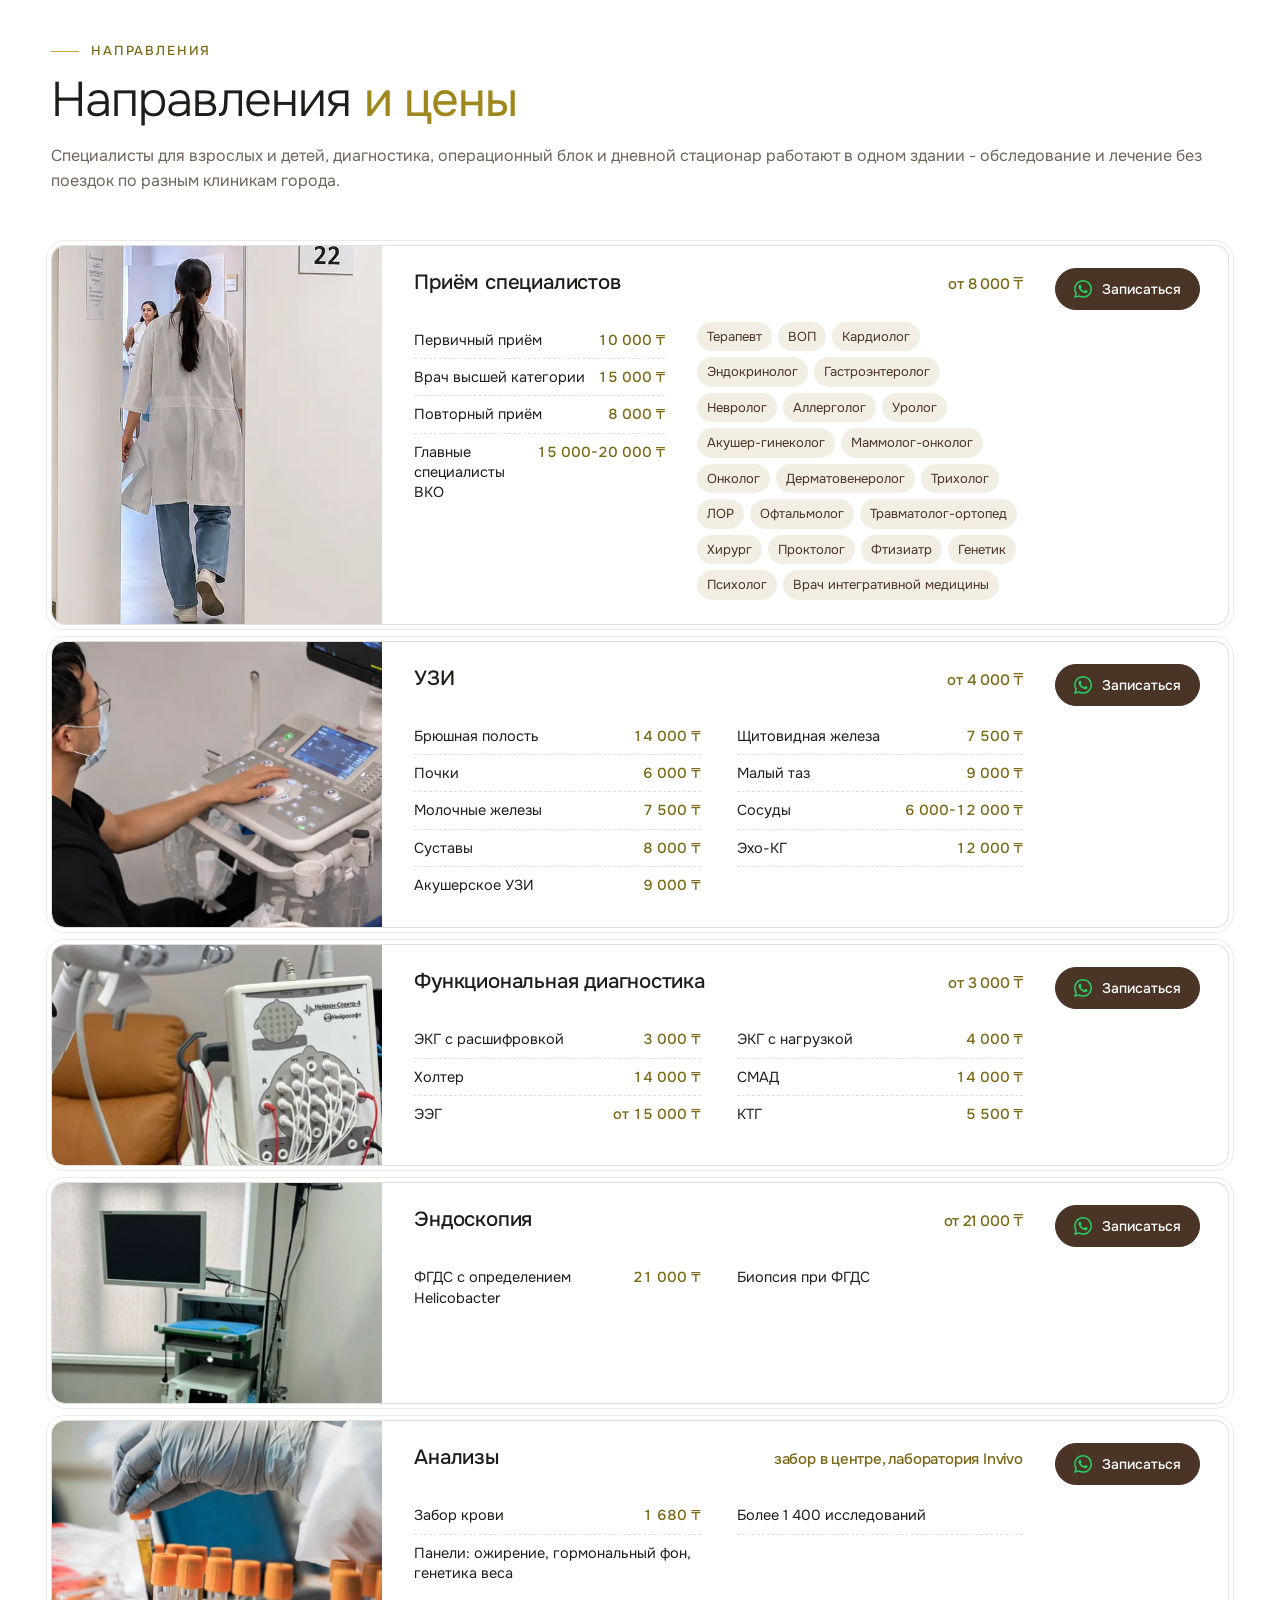
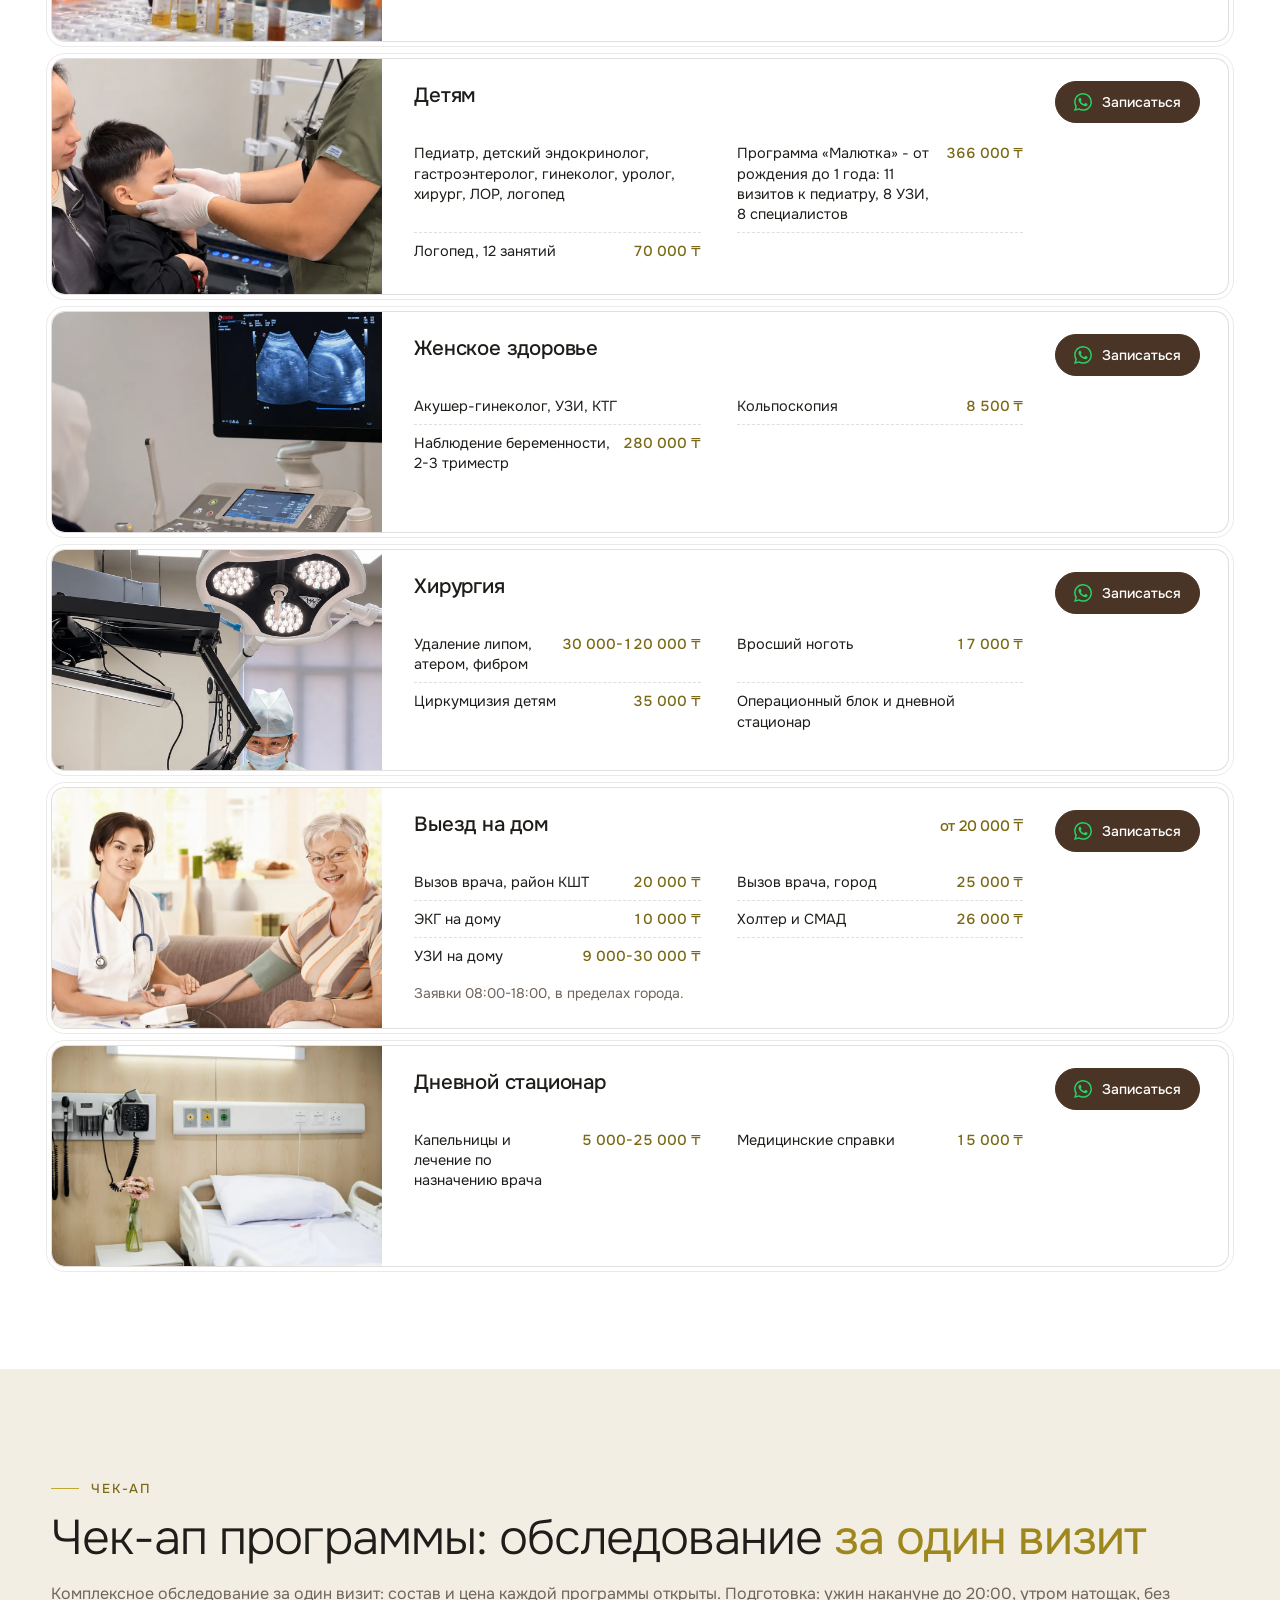
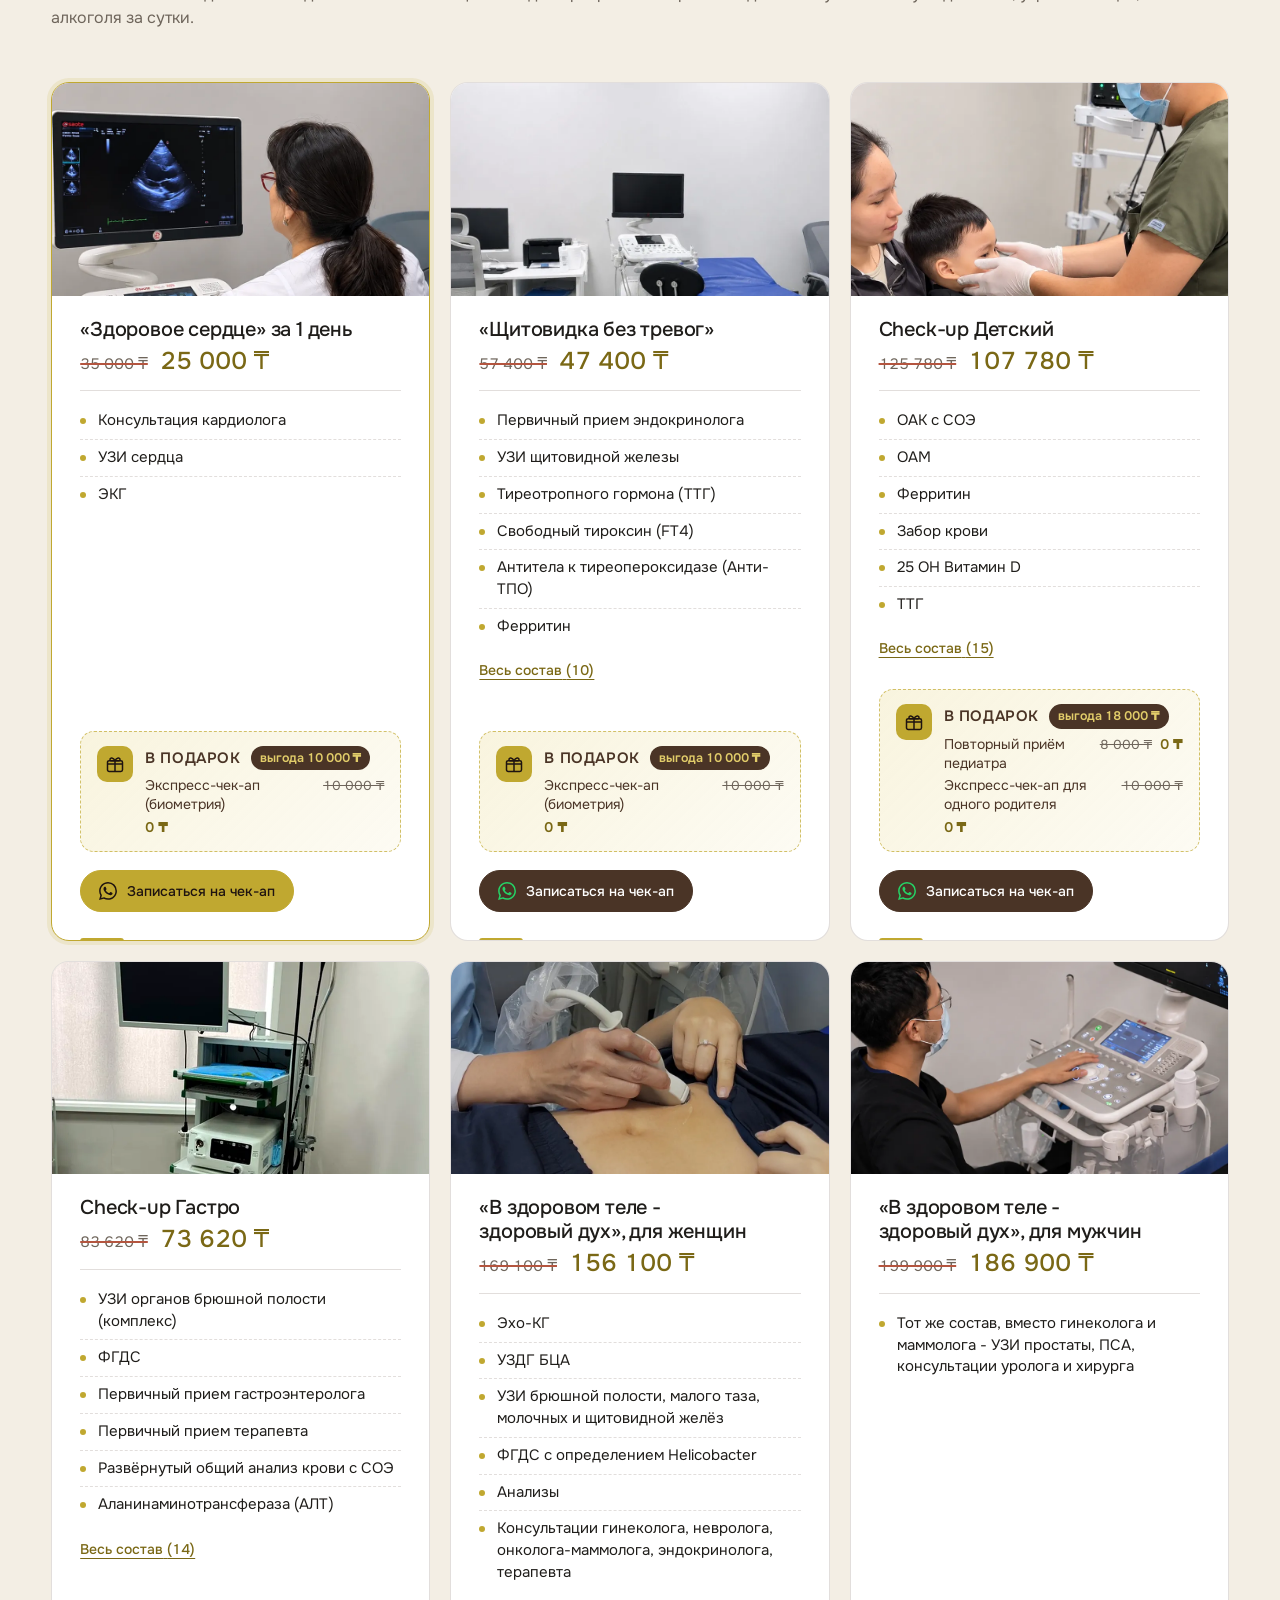
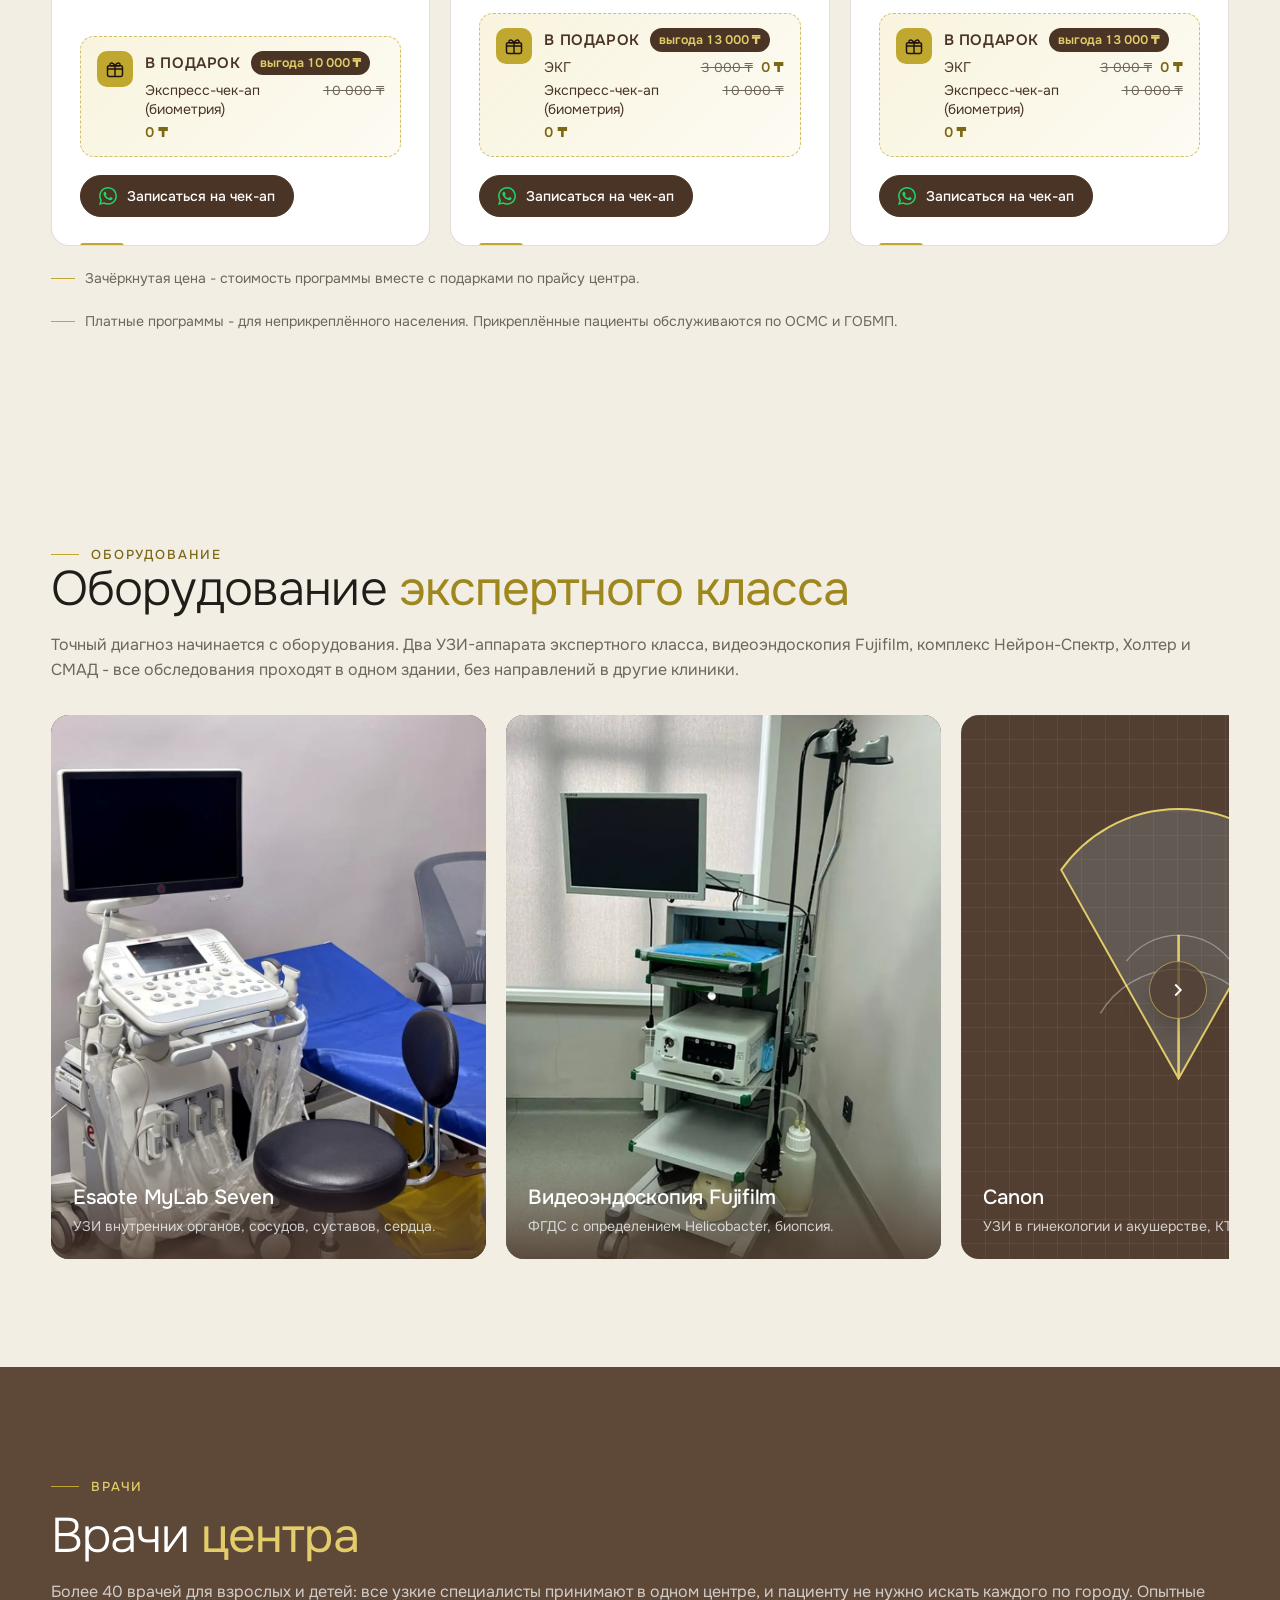
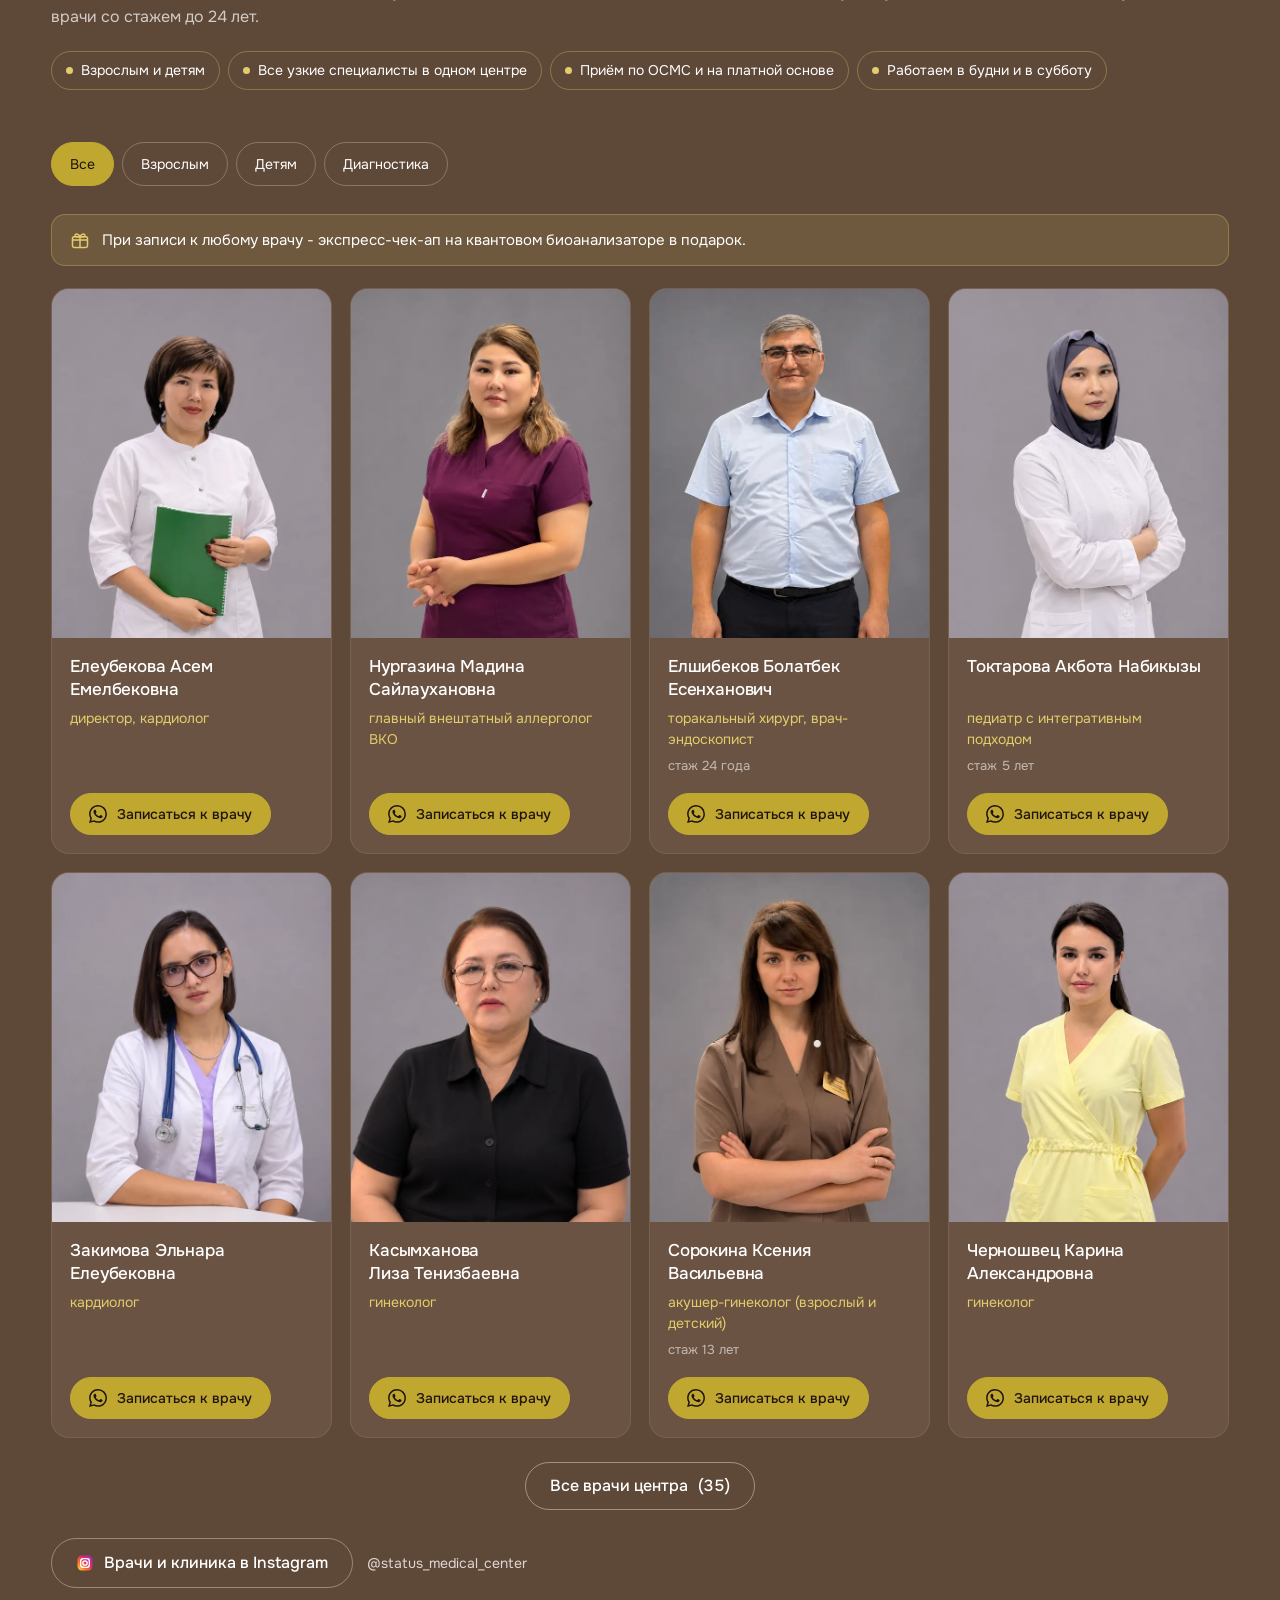
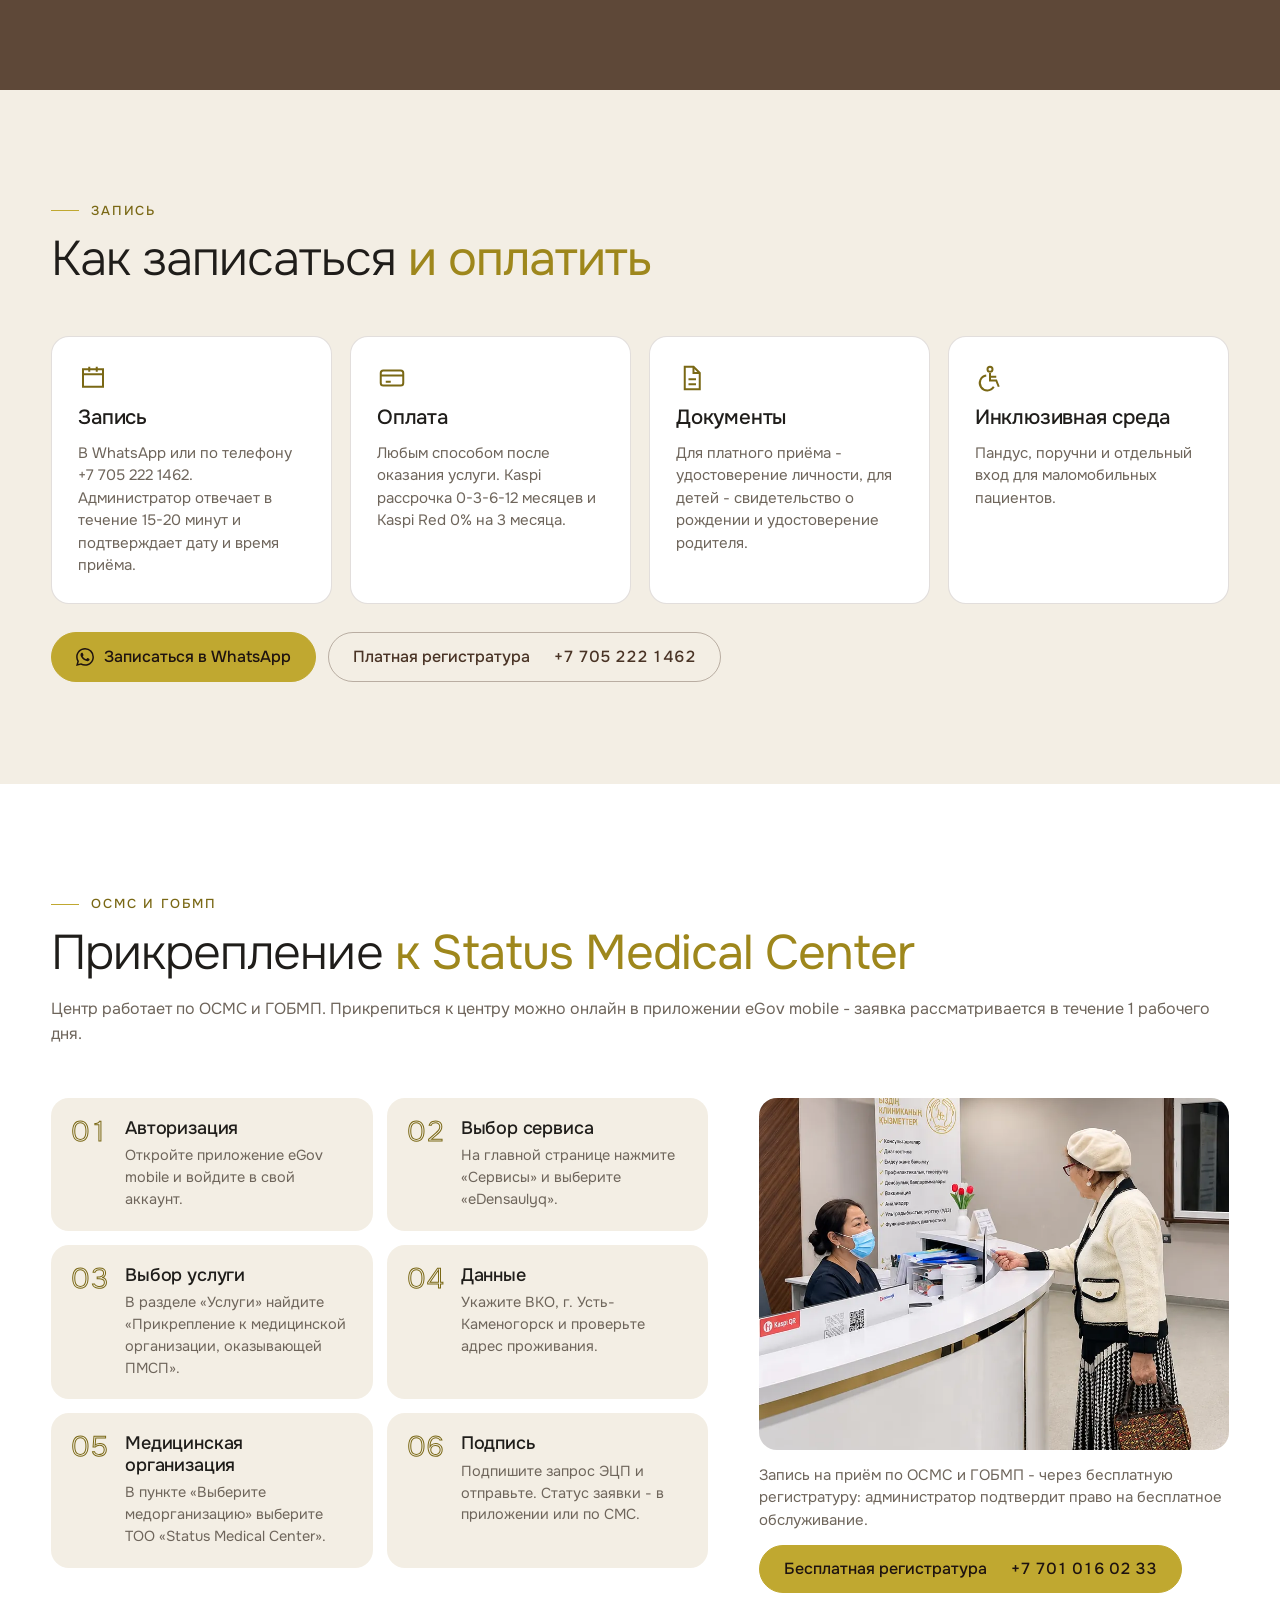
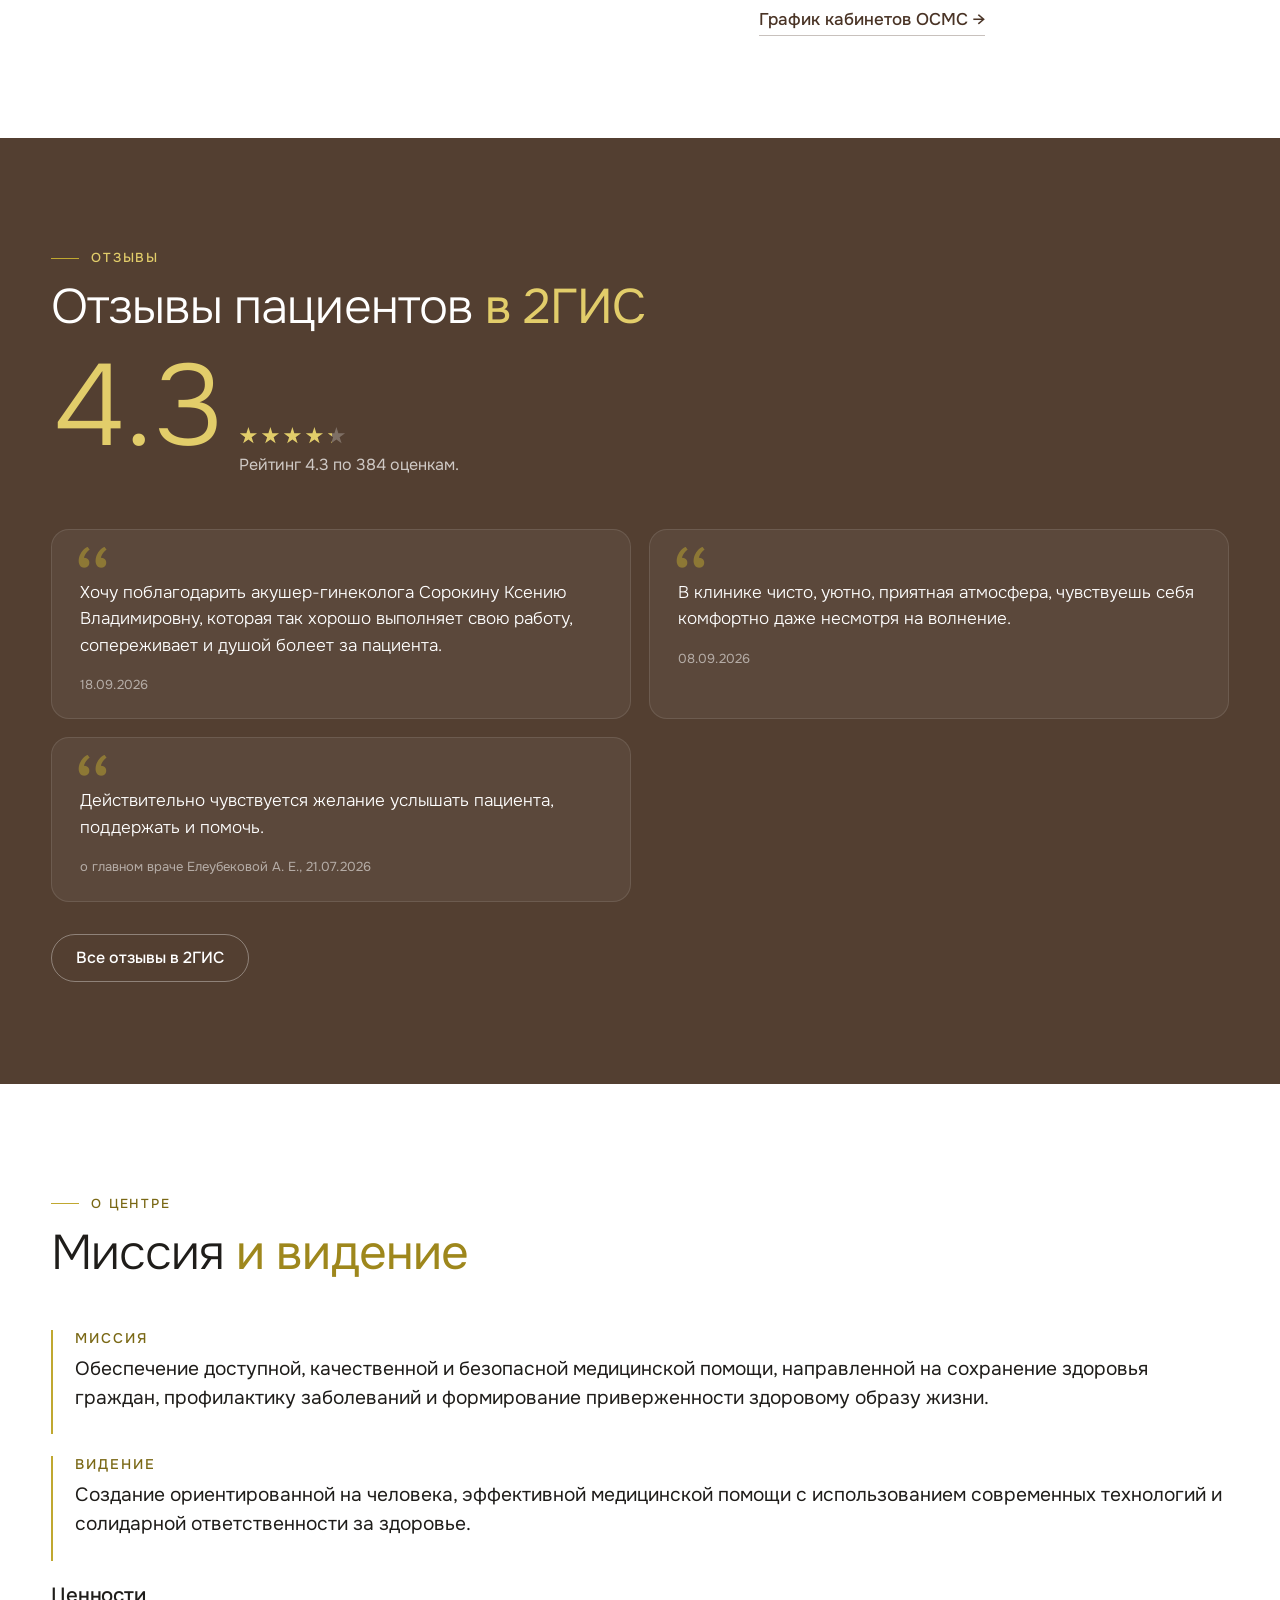
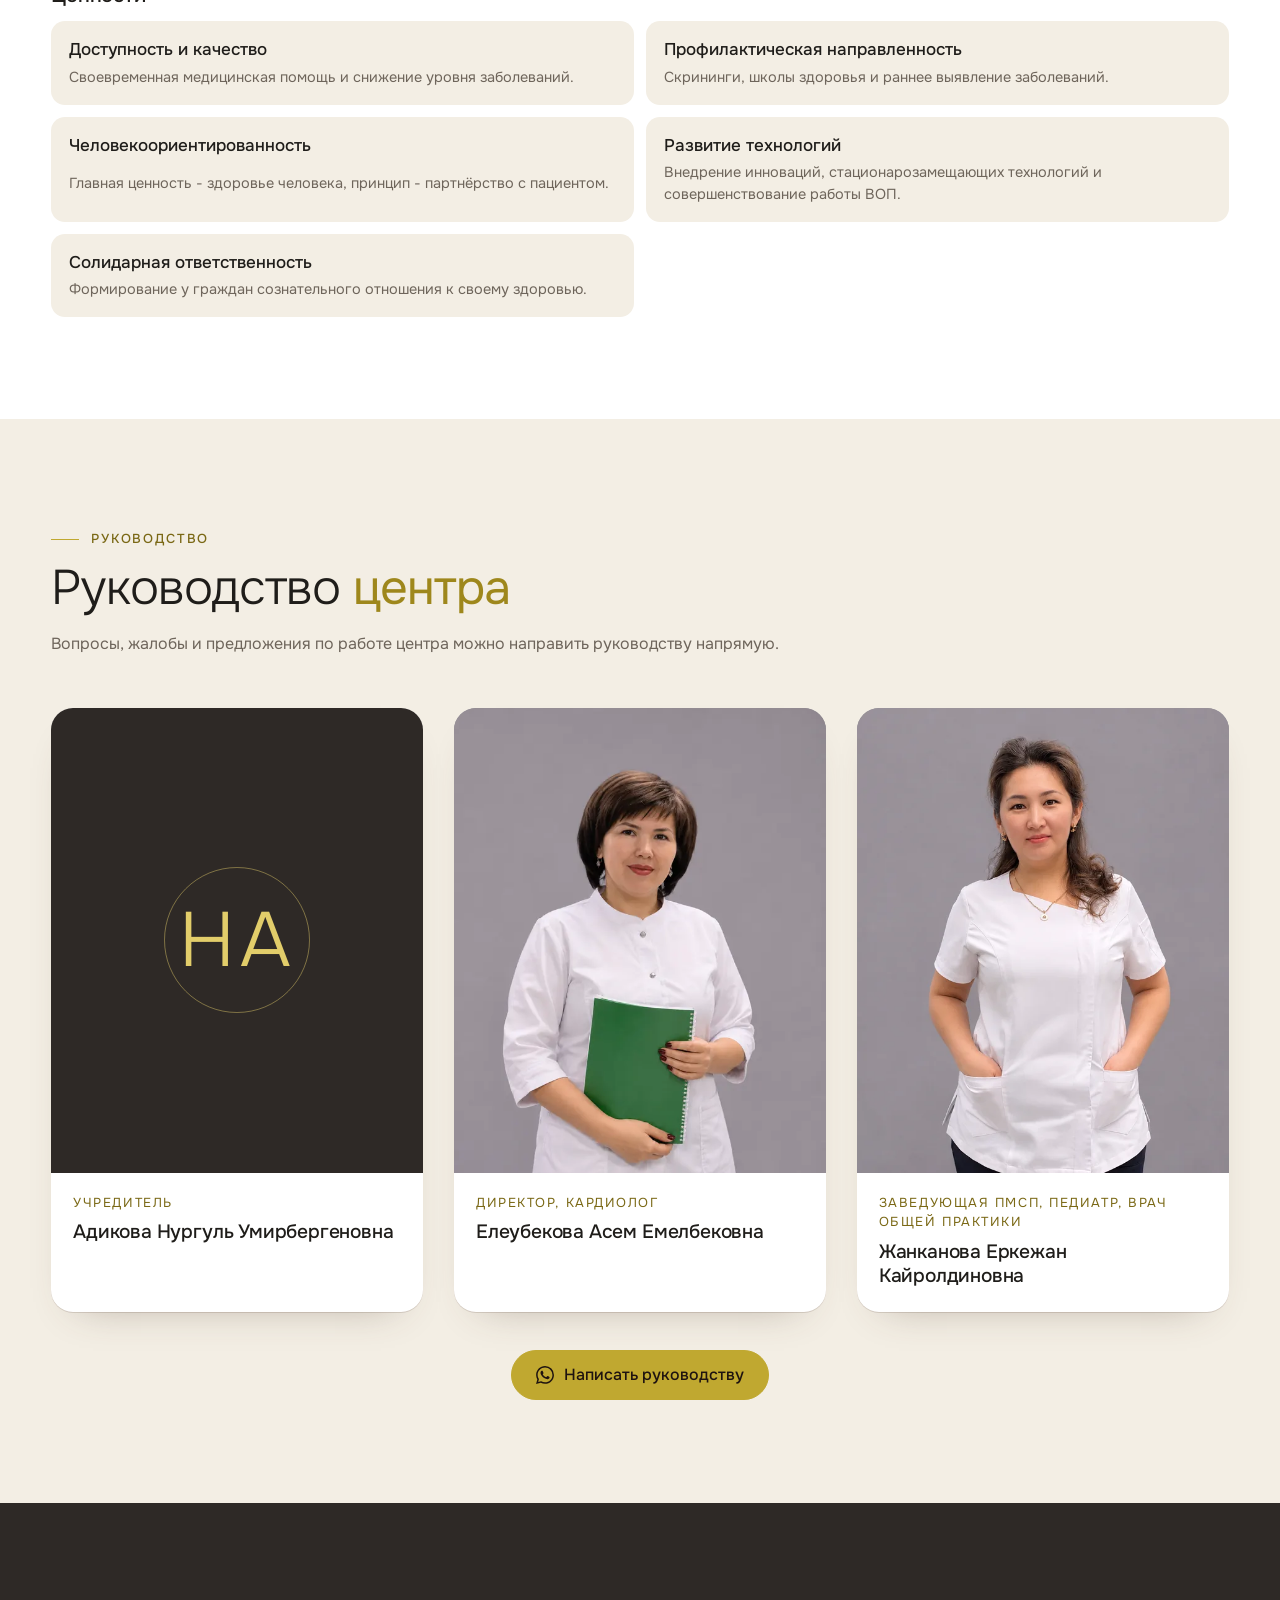
==== commit a987be7b: "Убраны пульмонолог, гематолог, онкогематолог, ревматолог, нефролог и видеоколоноскопия; забор крови " ====
--- a/index.html
+++ b/index.html
@@ -25,7 +25,7 @@
 <link rel="preconnect" href="https://fonts.googleapis.com">
 <link rel="preconnect" href="https://fonts.gstatic.com" crossorigin>
 <link href="https://fonts.googleapis.com/css2?family=Onest:wght@300;400;500;600&display=swap" rel="stylesheet">
-<link rel="stylesheet" href="styles.css?v=20261123-3">
+<link rel="stylesheet" href="styles.css?v=20261125-1">
 <script type="application/ld+json">
 {
  "@context": "https://schema.org",
@@ -202,7 +202,7 @@
           <li><button type="button" class="tr-b" data-k="uzi" data-href="#uzi" aria-pressed="false"><span class="tr-t" data-i18n="t.3t">УЗИ и Эхо-КГ</span><span class="tr-x" data-i18n="t.3x">Два УЗИ-аппарата экспертного класса: брюшная полость, щитовидная железа, сердце, сосуды, беременность.</span></button></li>
           <li><button type="button" class="tr-b" data-k="lor" data-href="#priem" aria-pressed="false"><span class="tr-t" data-i18n="t.4t">ЛОР-кабинет</span><span class="tr-x" data-i18n="t.4x">Приём оториноларинголога для взрослых и детей, осмотр с видеосистемой.</span></button></li>
           <li><button type="button" class="tr-b" data-k="oft" data-href="#priem" aria-pressed="false"><span class="tr-t" data-i18n="t.5t">Офтальмология</span><span class="tr-x" data-i18n="t.5x">Проверка остроты зрения и осмотр глаза на щелевой лампе.</span></button></li>
-          <li><button type="button" class="tr-b" data-k="endo" data-href="#endoskopiya" aria-pressed="false"><span class="tr-t" data-i18n="t.6t">Эндоскопия</span><span class="tr-x" data-i18n="t.6x">ФГДС с определением Helicobacter и видеоколоноскопия на стойке Fujifilm.</span></button></li>
+          <li><button type="button" class="tr-b" data-k="endo" data-href="#endoskopiya" aria-pressed="false"><span class="tr-t" data-i18n="t.6t">Эндоскопия</span><span class="tr-x" data-i18n="t.6x">ФГДС с определением Helicobacter на стойке Fujifilm.</span></button></li>
           <li><button type="button" class="tr-b" data-k="oper" data-href="plastika/" aria-pressed="false"><span class="tr-t" data-i18n="t.7t">Операционный блок</span><span class="tr-x" data-i18n="t.7x">Собственный операционный блок: хирургия, пластические операции, дневной стационар.</span></button></li>
           <li><button type="button" class="tr-b" data-k="apt" data-href="#kontakty" aria-pressed="false"><span class="tr-t" data-i18n="t.8t">Аптечный пункт</span><span class="tr-x" data-i18n="t.8x">Аптечный пункт в здании центра - препараты по назначению врача сразу после приёма.</span></button></li>
         </ul>
@@ -255,7 +255,7 @@
       <article class="room-card wide" id="priem"><i class="door"></i>
         <div class="rc-ph"><img src="assets/photos/rc-priem.webp" alt="Врач входит в кабинет центра" loading="lazy" decoding="async" width="960" height="600"></div>
         <h3><span data-i18n="d.1t">Приём специалистов</span><span class="price" data-i18n="d.1p">от&nbsp;8&nbsp;000&nbsp;₸</span></h3>
-        <div class="rc-body" data-i18n="d.1x"><ul class="rc-list"><li><span>Первичный приём</span><b class="num">10&nbsp;000&nbsp;₸</b></li><li><span>Врач высшей категории</span><b class="num">15&nbsp;000&nbsp;₸</b></li><li><span>Повторный приём</span><b class="num">8&nbsp;000&nbsp;₸</b></li><li><span>Главные специалисты ВКО</span><b class="num">15&nbsp;000-20&nbsp;000&nbsp;₸</b></li></ul><ul class="rc-chips"><li>Терапевт</li><li>ВОП</li><li>Кардиолог</li><li>Эндокринолог</li><li>Гастроэнтеролог</li><li>Невролог</li><li>Пульмонолог</li><li>Гематолог</li><li>Онкогематолог</li><li>Ревматолог</li><li>Нефролог</li><li>Аллерголог</li><li>Уролог</li><li>Акушер-гинеколог</li><li>Маммолог-онколог</li><li>Онколог</li><li>Дерматовенеролог</li><li>Трихолог</li><li>ЛОР</li><li>Офтальмолог</li><li>Травматолог-ортопед</li><li>Хирург</li><li>Проктолог</li><li>Фтизиатр</li><li>Генетик</li><li>Психолог</li><li>Врач интегративной медицины</li></ul></div>
+        <div class="rc-body" data-i18n="d.1x"><ul class="rc-list"><li><span>Первичный приём</span><b class="num">10&nbsp;000&nbsp;₸</b></li><li><span>Врач высшей категории</span><b class="num">15&nbsp;000&nbsp;₸</b></li><li><span>Повторный приём</span><b class="num">8&nbsp;000&nbsp;₸</b></li><li><span>Главные специалисты ВКО</span><b class="num">15&nbsp;000-20&nbsp;000&nbsp;₸</b></li></ul><ul class="rc-chips"><li>Терапевт</li><li>ВОП</li><li>Кардиолог</li><li>Эндокринолог</li><li>Гастроэнтеролог</li><li>Невролог</li><li>Аллерголог</li><li>Уролог</li><li>Акушер-гинеколог</li><li>Маммолог-онколог</li><li>Онколог</li><li>Дерматовенеролог</li><li>Трихолог</li><li>ЛОР</li><li>Офтальмолог</li><li>Травматолог-ортопед</li><li>Хирург</li><li>Проктолог</li><li>Фтизиатр</li><li>Генетик</li><li>Психолог</li><li>Врач интегративной медицины</li></ul></div>
         <a class="btn sm wa" href="https://wa.me/77052221462" data-wa="Здравствуйте. Хочу записаться: приём специалиста. Подскажите свободное время."><svg class="ic" aria-hidden="true"><use href="#ic-wa"/></svg><span data-i18n="d.btn">Записаться</span></a>
       </article>
       <article class="room-card" id="uzi"><i class="door"></i>
@@ -273,13 +273,13 @@
       <article class="room-card" id="endoskopiya"><i class="door"></i>
         <div class="rc-ph"><img src="assets/photos/svc-endo.webp" alt="Видеоэндоскопическая стойка центра" loading="lazy" decoding="async" width="960" height="600"></div>
         <h3><span data-i18n="d.4t">Эндоскопия</span><span class="price" data-i18n="d.4p">от&nbsp;21&nbsp;000&nbsp;₸</span></h3>
-        <div class="rc-body" data-i18n="d.4x"><ul class="rc-list"><li><span>ФГДС с определением Helicobacter</span><b class="num">21&nbsp;000&nbsp;₸</b></li><li><span>Видеоколоноскопия</span><b class="num">22&nbsp;000-25&nbsp;000&nbsp;₸</b></li><li><span>Биопсия при ФГДС</span></li></ul></div>
+        <div class="rc-body" data-i18n="d.4x"><ul class="rc-list"><li><span>ФГДС с определением Helicobacter</span><b class="num">21&nbsp;000&nbsp;₸</b></li><li><span>Биопсия при ФГДС</span></li></ul></div>
         <a class="btn sm wa" href="https://wa.me/77052221462" data-wa="Здравствуйте. Хочу записаться: эндоскопия. Подскажите свободное время."><svg class="ic" aria-hidden="true"><use href="#ic-wa"/></svg><span data-i18n="d.btn">Записаться</span></a>
       </article>
       <article class="room-card" id="analizy"><i class="door"></i>
         <div class="rc-ph"><img src="assets/photos/svc-analizy.webp" alt="Пробирки с анализами" loading="lazy" decoding="async" width="960" height="600"></div>
         <h3><span data-i18n="d.5t">Анализы</span><span class="price" data-i18n="d.5p">забор в центре, лаборатория Invivo</span></h3>
-        <div class="rc-body" data-i18n="d.5x"><ul class="rc-list"><li><span>Забор крови</span><b class="num">1&nbsp;000&nbsp;₸</b></li><li><span>Более 1&nbsp;400 исследований</span></li><li><span>Панели: ожирение, гормональный фон, генетика веса</span></li></ul></div>
+        <div class="rc-body" data-i18n="d.5x"><ul class="rc-list"><li><span>Забор крови</span><b class="num">1&nbsp;680&nbsp;₸</b></li><li><span>Более 1&nbsp;400 исследований</span></li><li><span>Панели: ожирение, гормональный фон, генетика веса</span></li></ul></div>
         <a class="btn sm wa" href="https://wa.me/77052221462" data-wa="Здравствуйте. Хочу записаться: анализы. Подскажите свободное время."><svg class="ic" aria-hidden="true"><use href="#ic-wa"/></svg><span data-i18n="d.btn">Записаться</span></a>
       </article>
       <article class="room-card" id="deti"><i class="door"></i>
@@ -399,7 +399,7 @@
     </div>
     <div class="ride-track" id="rideTrack" tabindex="0">
       <article class="ride-card"><img src="assets/photos/foto-33.webp" alt="Кабинет УЗИ" loading="lazy" width="960" height="1280"><div class="cap"><h3>Esaote MyLab Seven</h3><p data-i18n="e.1">УЗИ внутренних органов, сосудов, суставов, сердца.</p></div></article>
-      <article class="ride-card"><img src="assets/photos/sl-endo.webp" alt="Видеоэндоскопическая стойка" loading="lazy" width="677" height="846"><div class="cap"><h3 data-i18n="e.7t">Видеоэндоскопия Fujifilm</h3><p data-i18n="e.7">ФГДС с определением Helicobacter, видеоколоноскопия, биопсия.</p></div></article>
+      <article class="ride-card"><img src="assets/photos/sl-endo.webp" alt="Видеоэндоскопическая стойка" loading="lazy" width="677" height="846"><div class="cap"><h3 data-i18n="e.7t">Видеоэндоскопия Fujifilm</h3><p data-i18n="e.7">ФГДС с определением Helicobacter, биопсия.</p></div></article>
       <article class="ride-card screen"><i class="grid"></i>
         <svg viewBox="0 0 300 220" aria-hidden="true"><g class="uzi-fan" style="transform-origin:150px 200px"><path d="M150 200 L60 40 A110 110 0 0 1 240 40 Z" fill="rgba(143,167,181,.25)" stroke="#E2CD6A" stroke-width="1.5"/><path d="M150 200 L150 90" stroke="#E2CD6A" stroke-width="2"/></g><g fill="none" stroke="rgba(255,255,255,.35)"><path d="M90 150 A70 70 0 0 1 210 150"/><path d="M110 110 A50 50 0 0 1 190 110"/></g></svg>
         <div class="cap"><h3>Canon</h3><p data-i18n="e.2">УЗИ в гинекологии и акушерстве, КТГ.</p></div>
@@ -706,6 +706,6 @@
 <script src="assets/vendor/ScrollTrigger.min.js"></script>
 <script src="assets/vendor/SplitText.min.js"></script>
 <script src="assets/vendor/lenis.min.js"></script>
-<script src="script.js?v=20261123-3"></script>
+<script src="script.js?v=20261125-1"></script>
 </body>
 </html>
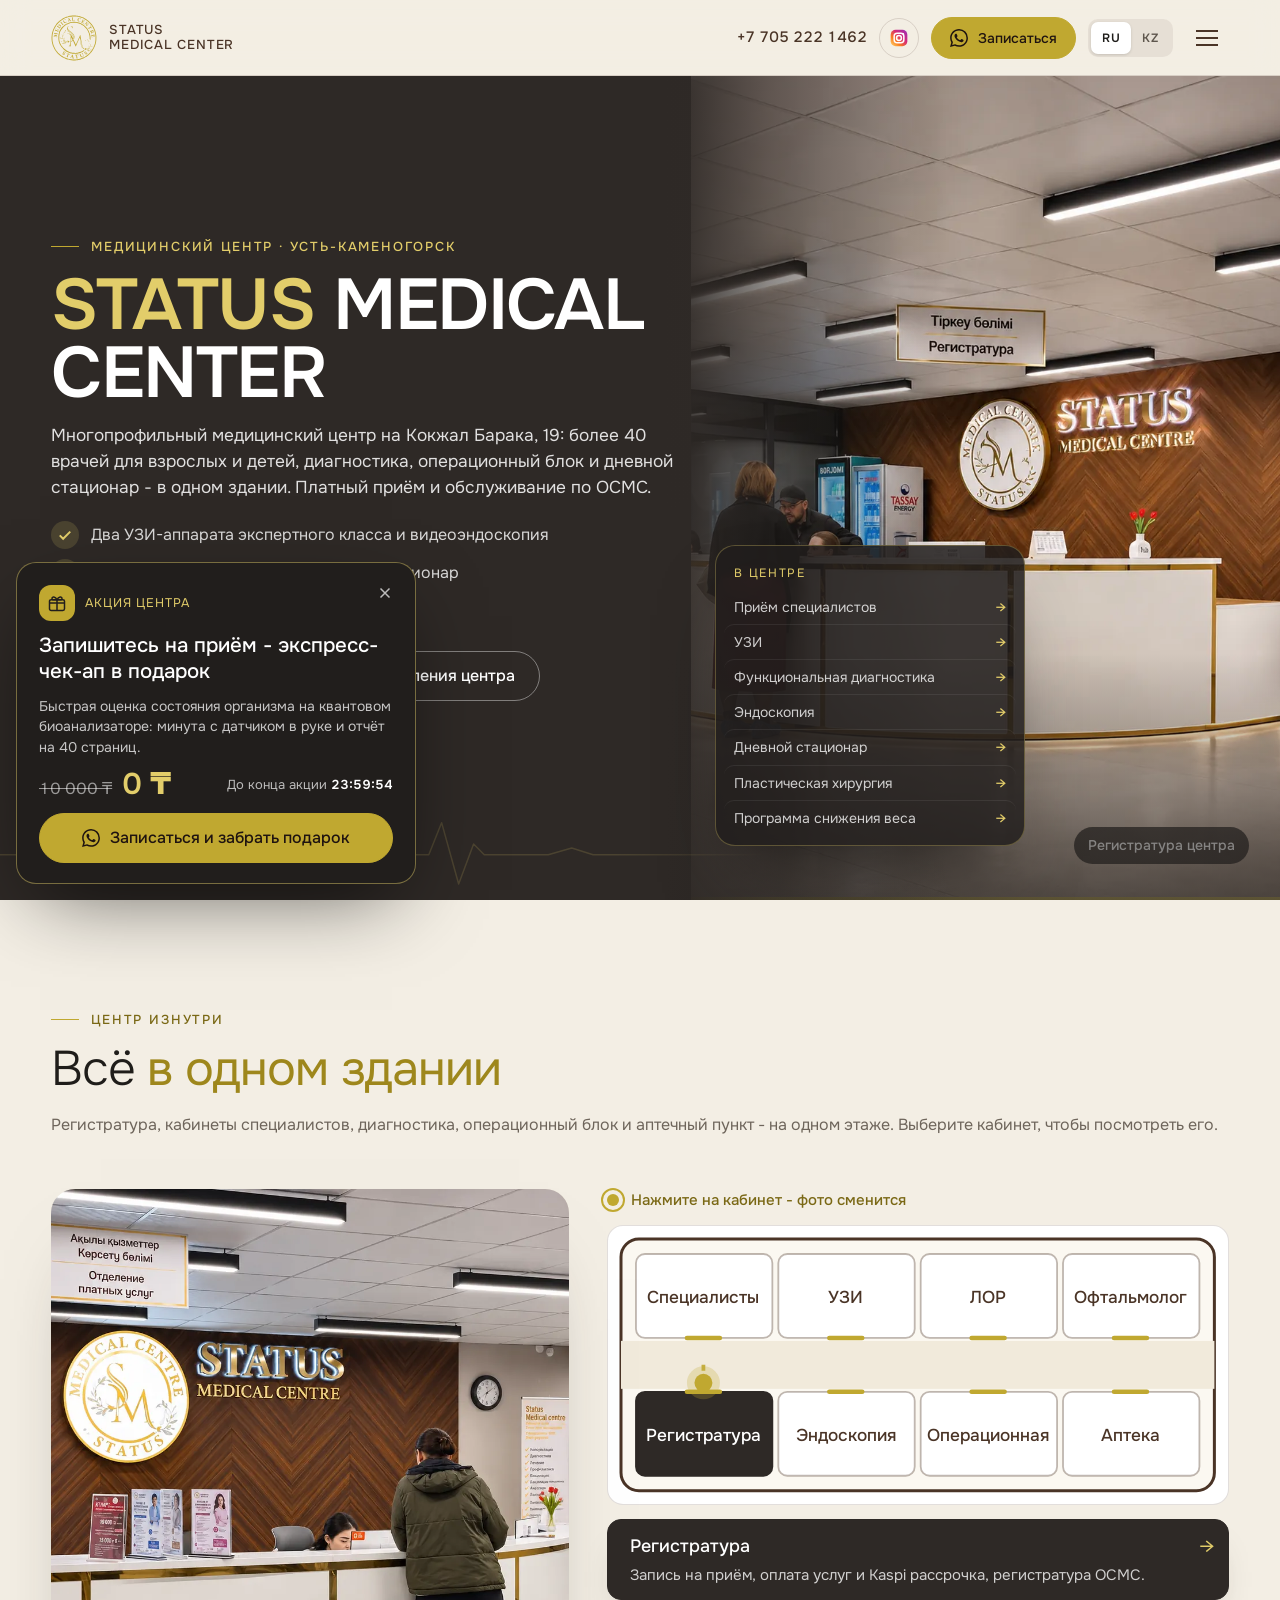
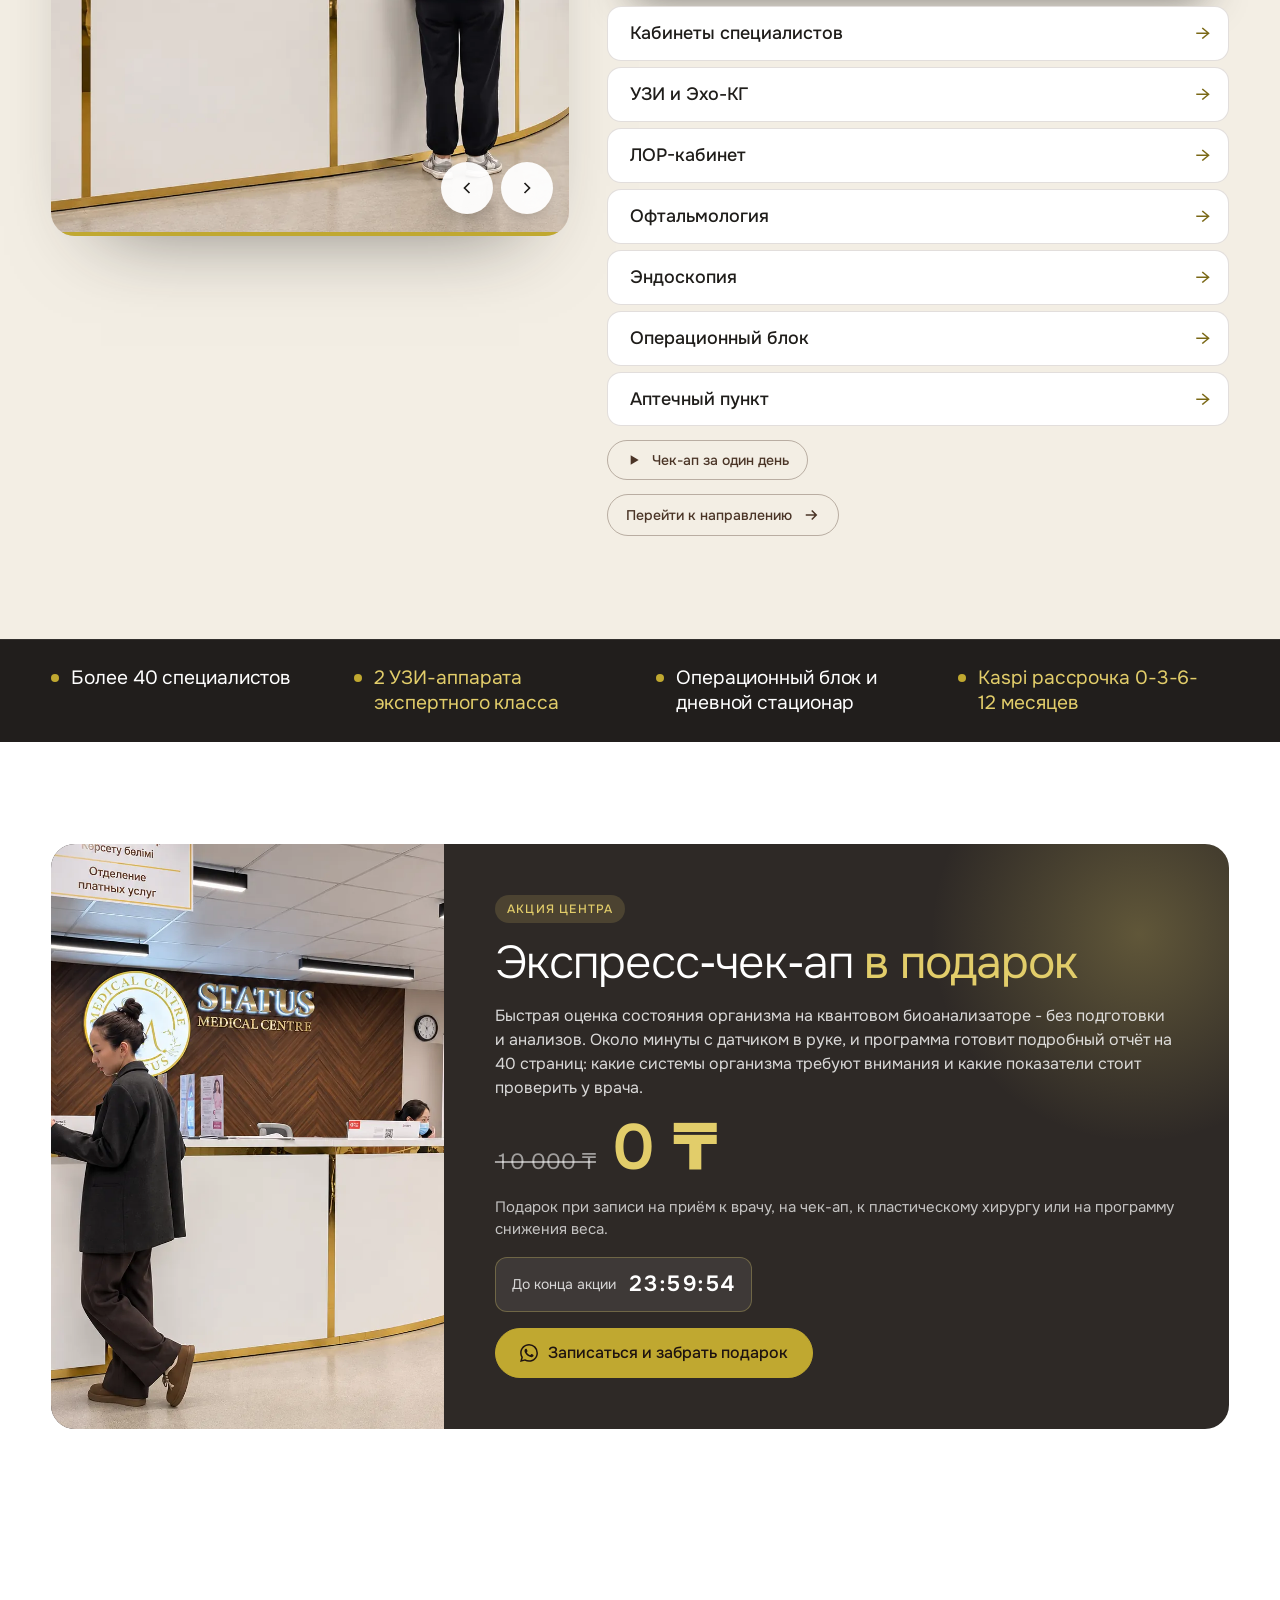
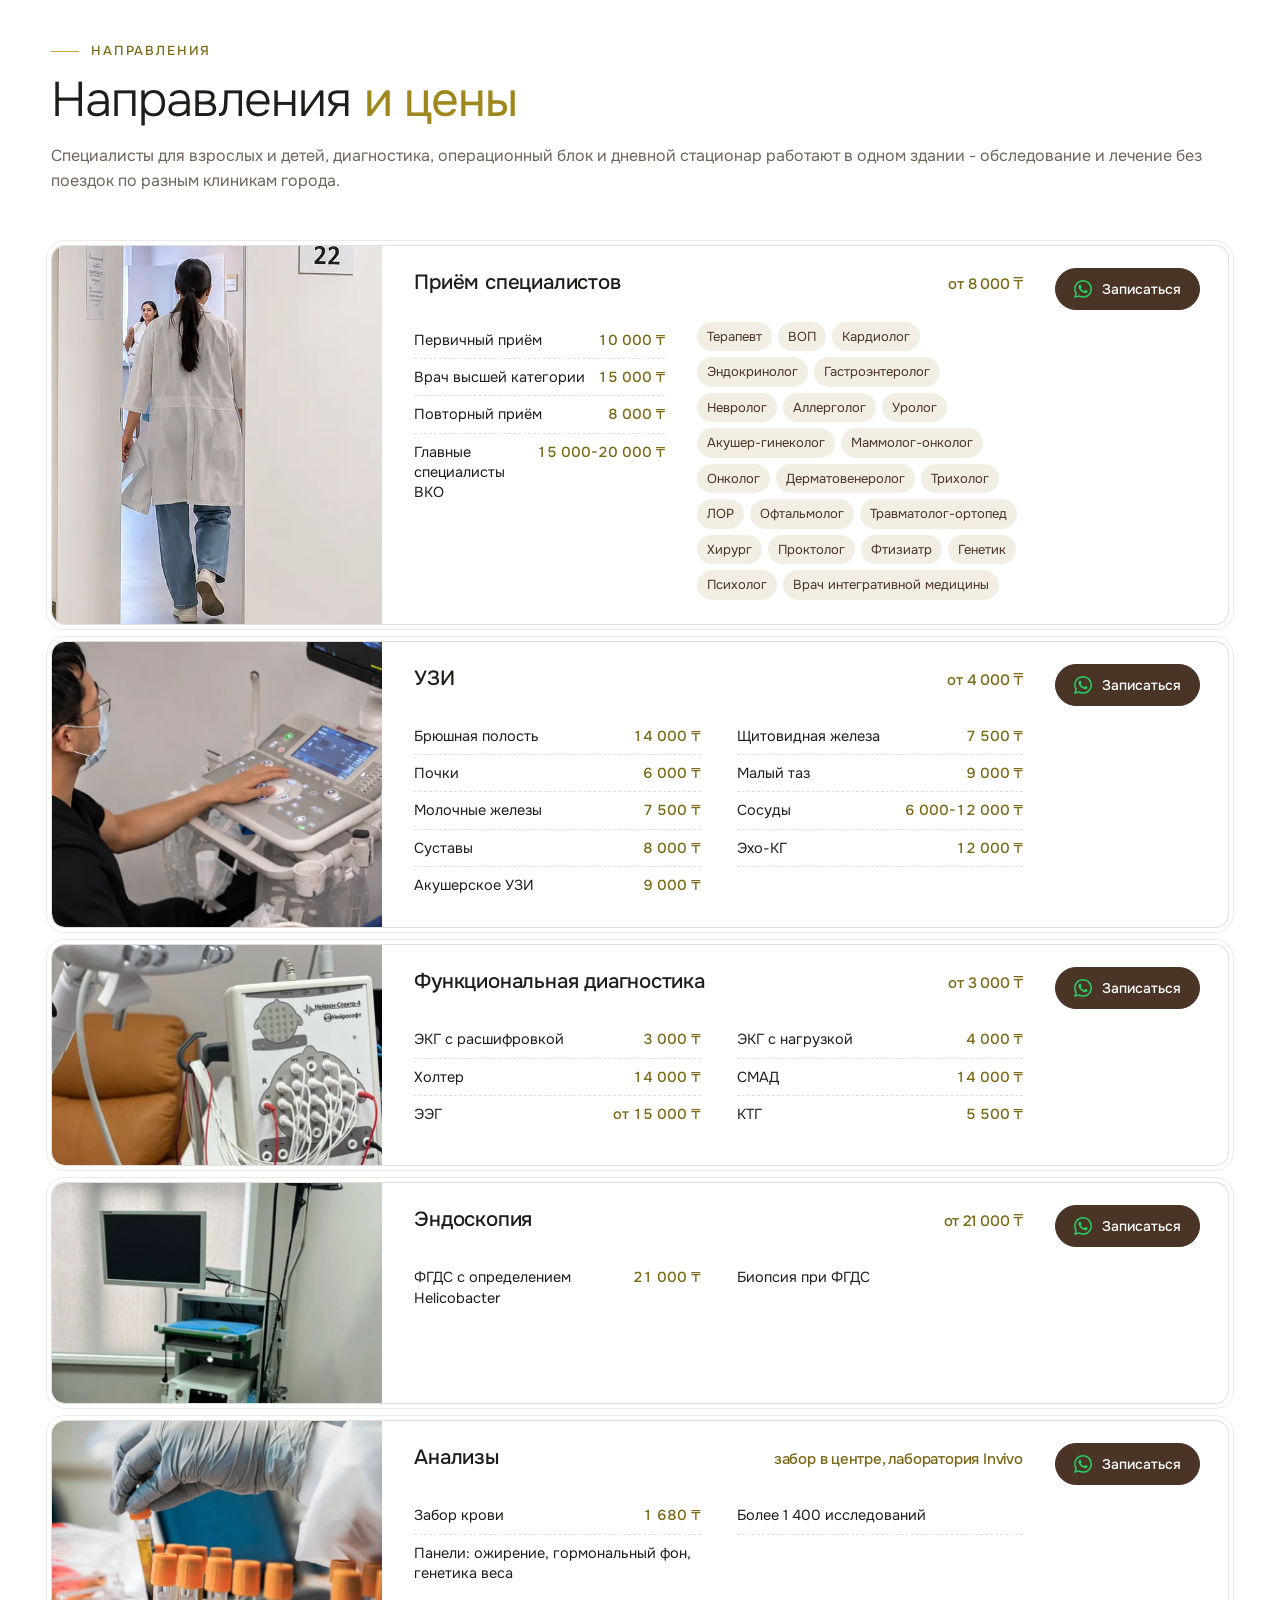
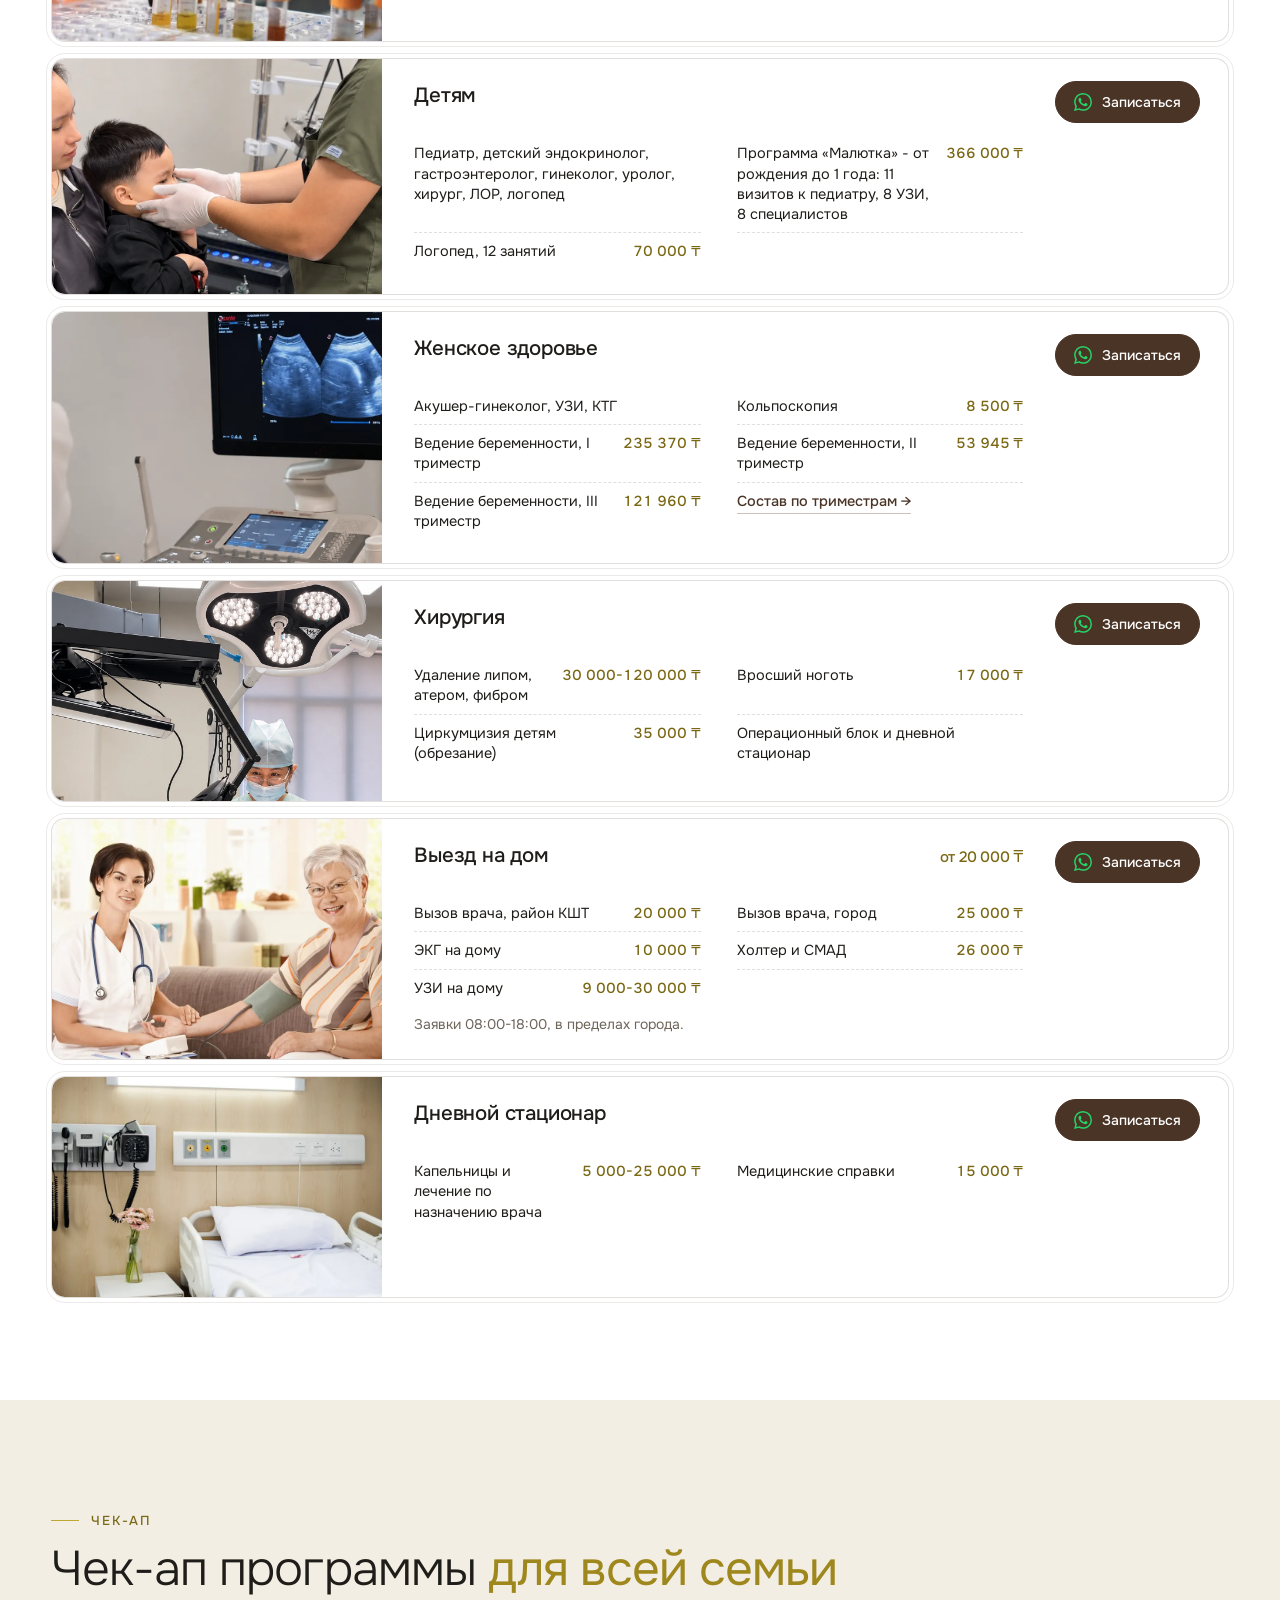
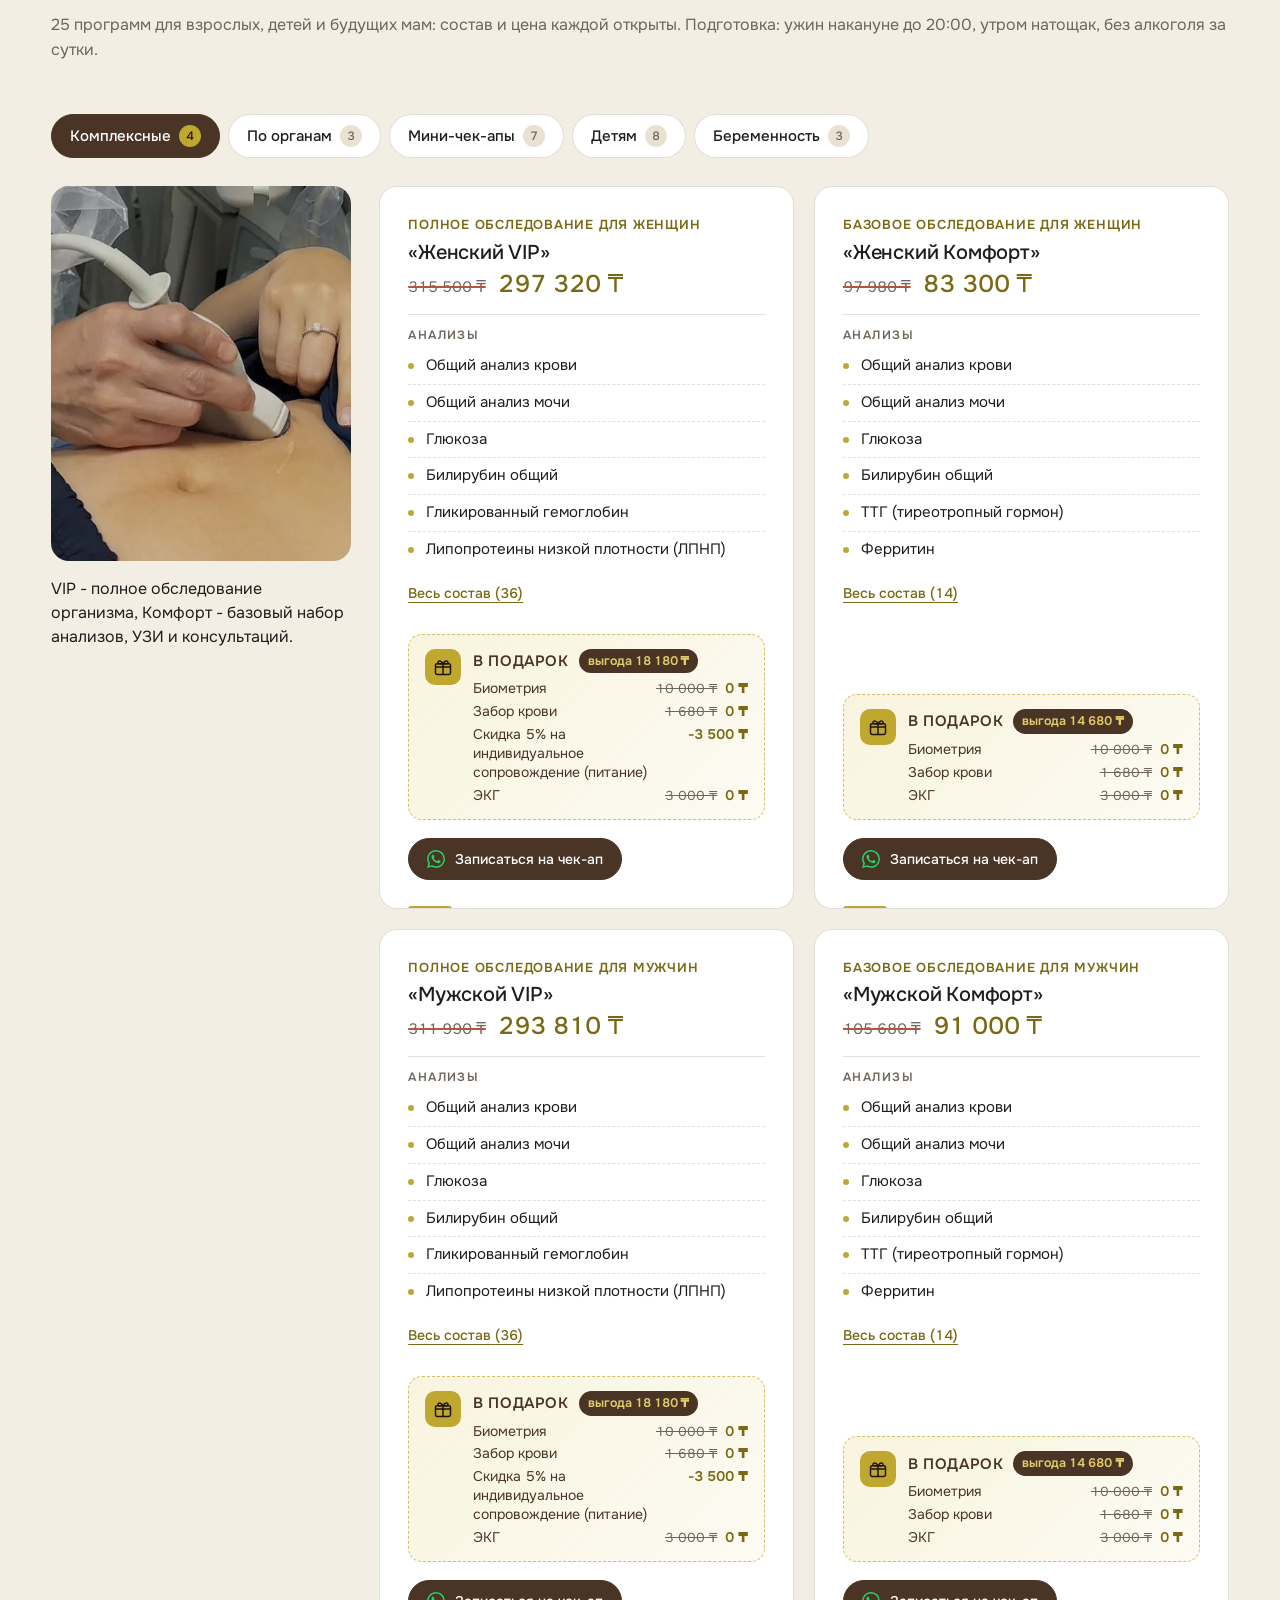
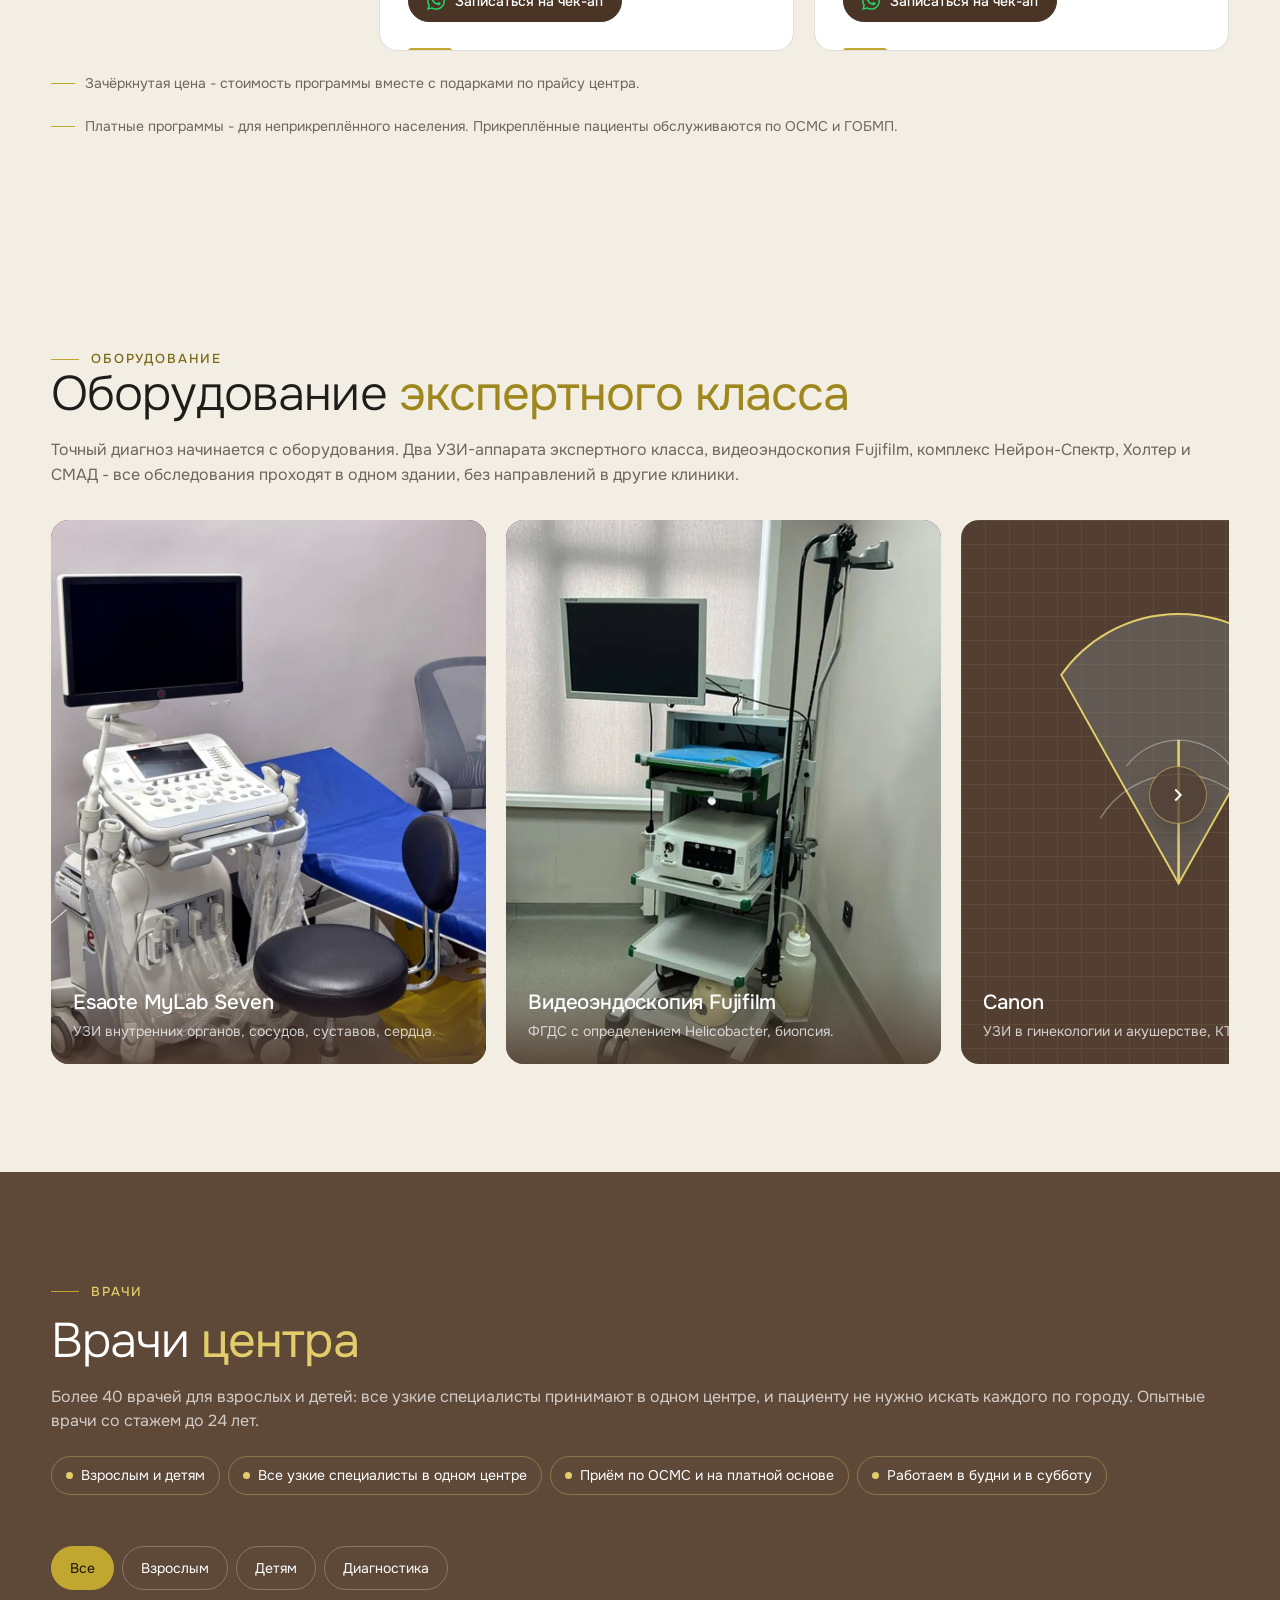
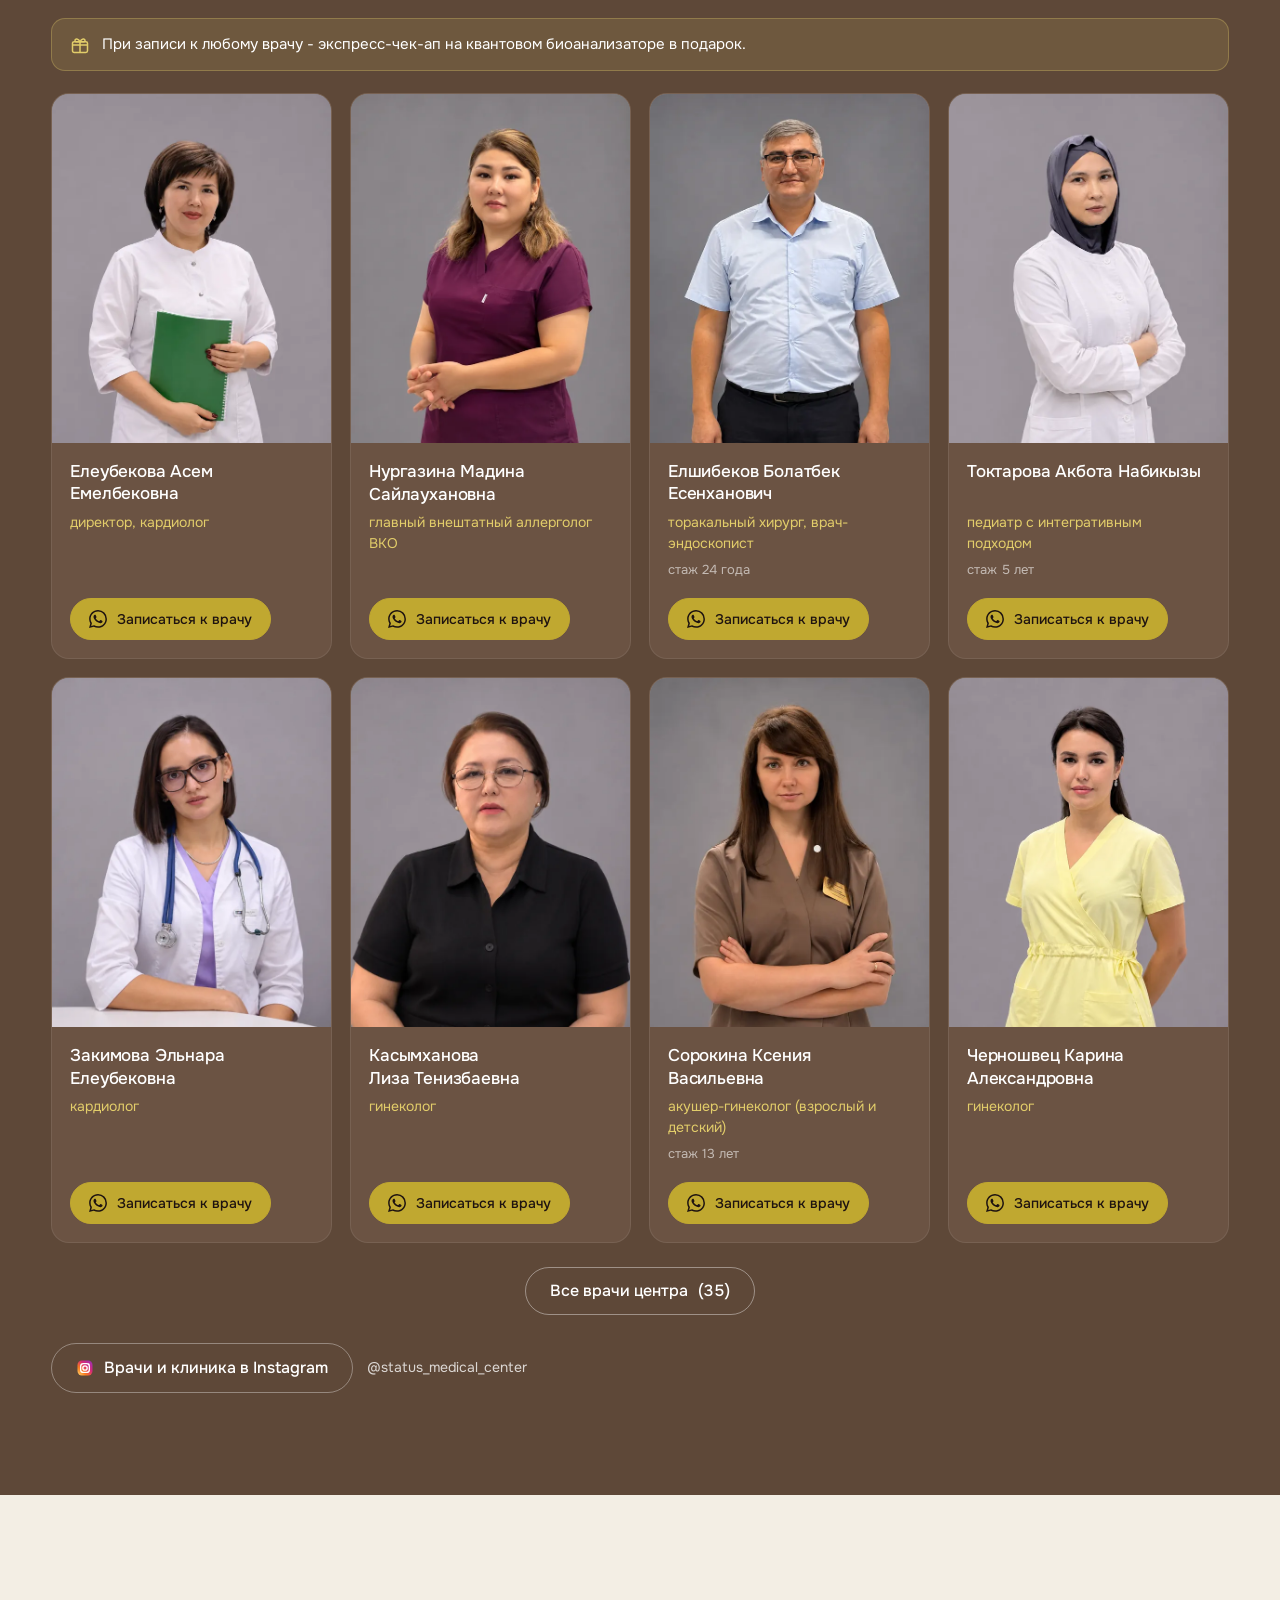
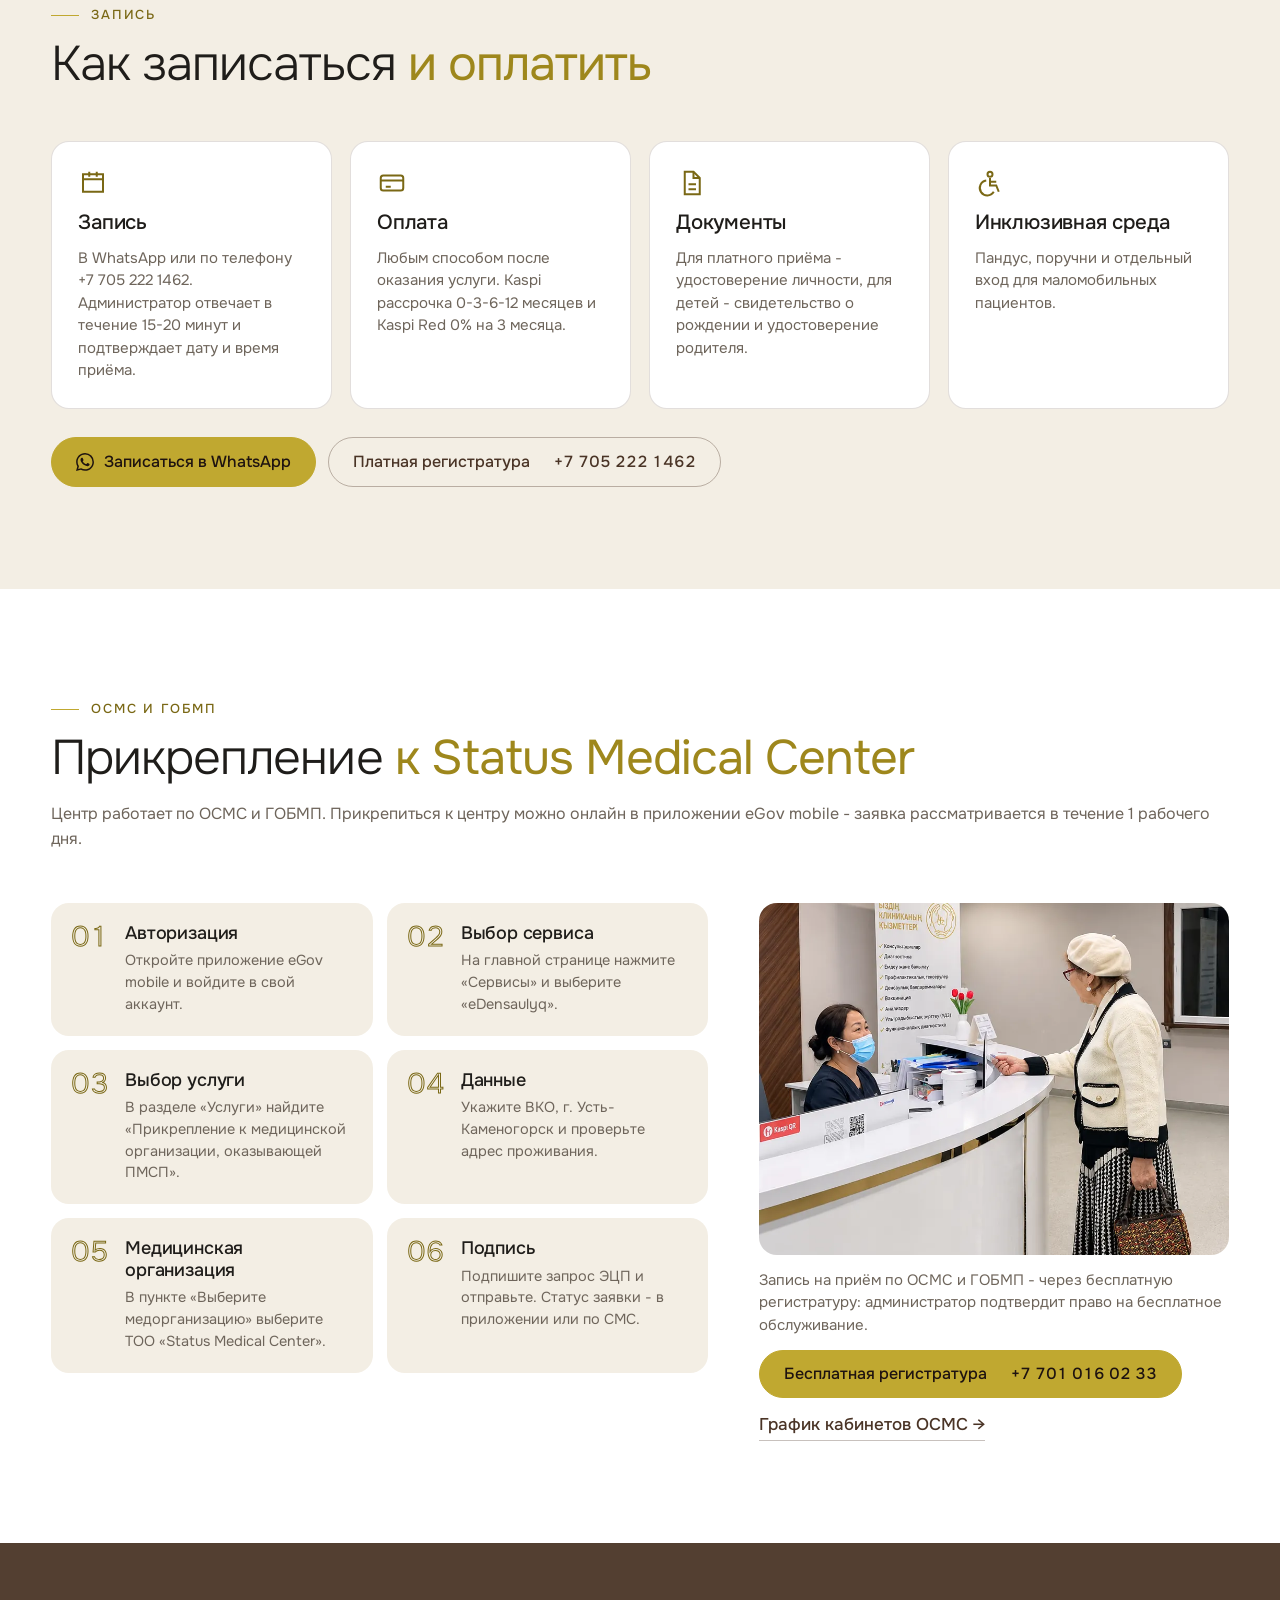
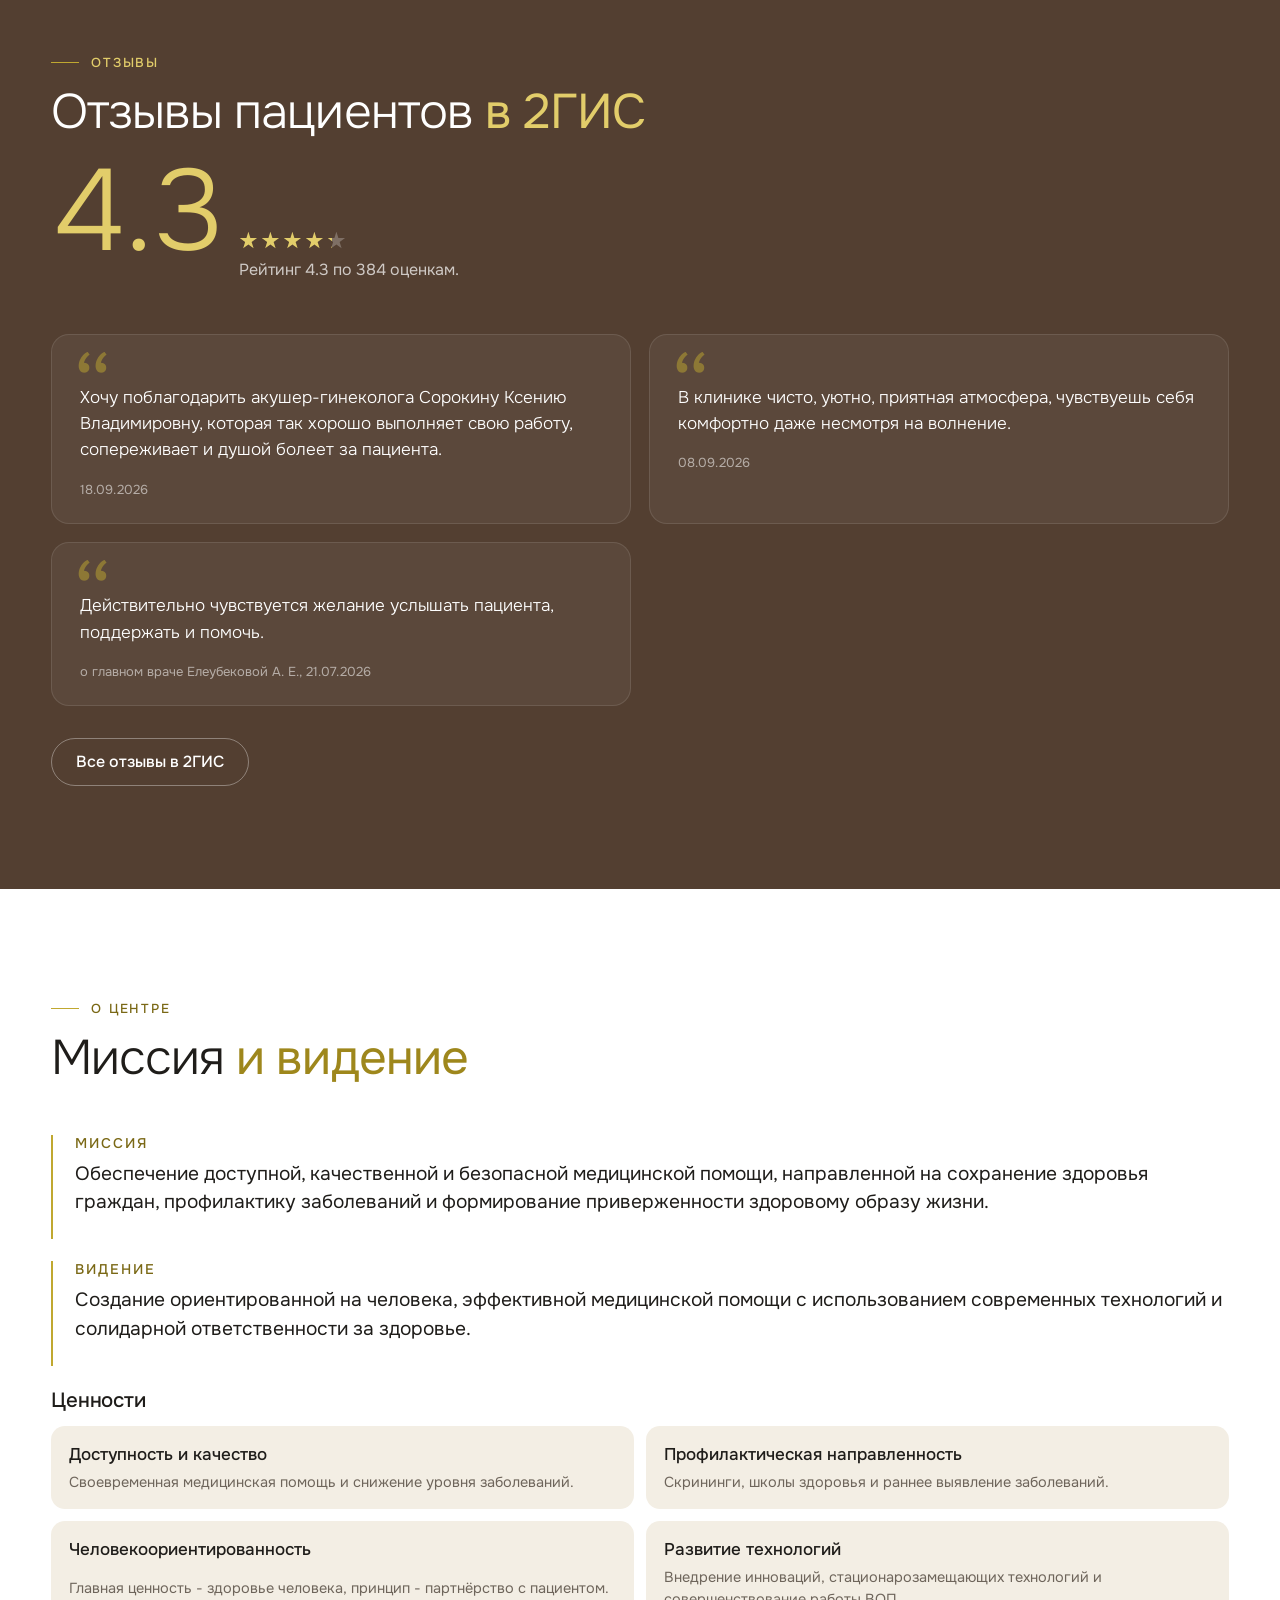
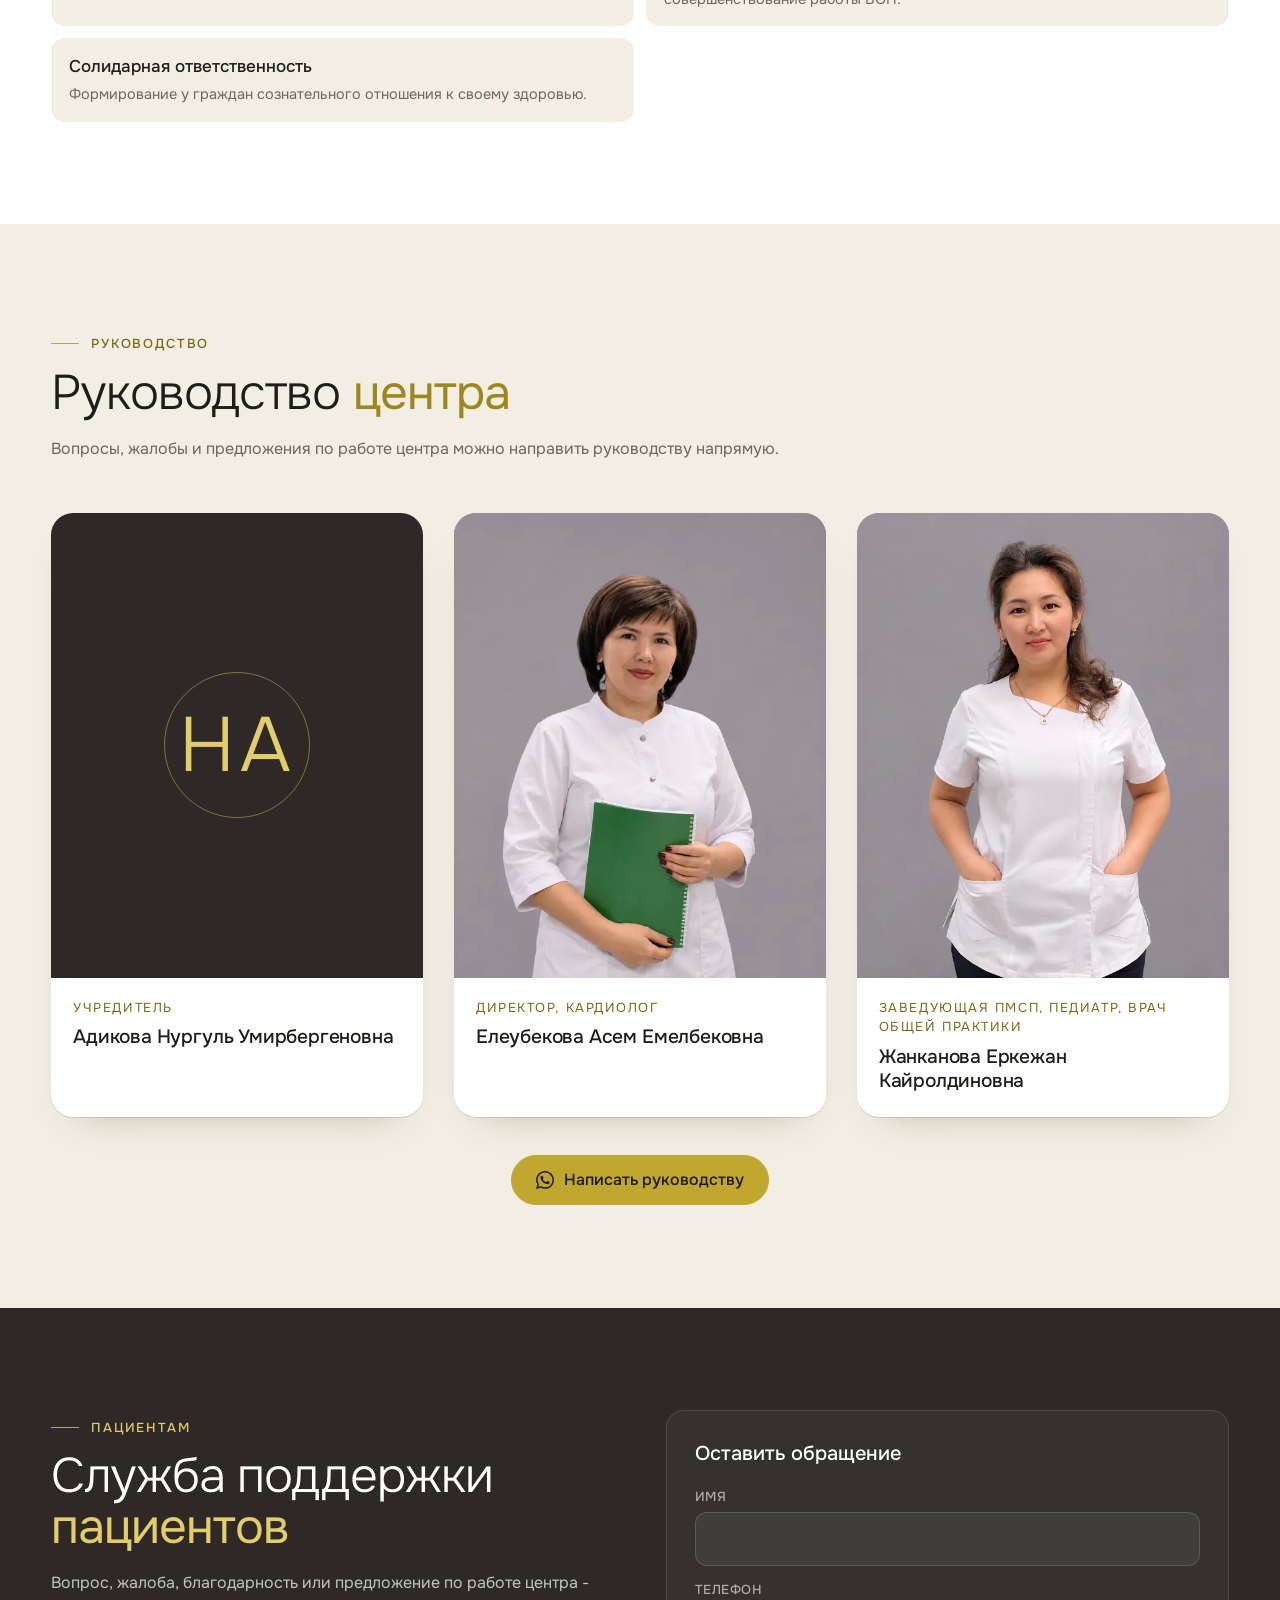
==== commit 8b93cc7d: "Чек-апы по новому прайсу: 25 программ во вкладках, ведение беременности по триместрам, циркумцизия с" ====
--- a/index.html
+++ b/index.html
@@ -6,7 +6,7 @@
 <meta name="format-detection" content="telephone=no">
 <meta name="theme-color" content="#F3EEE4">
 <title>Медицинский центр в Усть-Каменогорске - Status Medical Center: врачи, УЗИ, чек-ап, операции</title>
-<meta name="description" content="Многопрофильный медицинский центр на Кокжал Барака, 19. Приём специалистов от 8 000 ₸, УЗИ от 4 000 ₸, ЭКГ, Холтер, СМАД, эндоскопия, чек-ап программы от 25 000 ₸, операционный блок. Запись в WhatsApp, ответ за 15-20 минут.">
+<meta name="description" content="Многопрофильный медицинский центр на Кокжал Барака, 19. Приём специалистов от 8 000 ₸, УЗИ от 4 000 ₸, ЭКГ, Холтер, СМАД, эндоскопия, чек-ап программы от 33 480 ₸, операционный блок. Запись в WhatsApp, ответ за 15-20 минут.">
 <meta property="og:title" content="Status Medical Center - медицинский центр в Усть-Каменогорске">
 <meta property="og:description" content="Приём врача, УЗИ, ЭКГ, анализы, эндоскопия, чек-ап и операции в одном здании. Кокжал Барака, 19.">
 <meta property="og:image" content="https://statusmedicalcenter.kz/assets/og-image.jpg">
@@ -25,7 +25,7 @@
 <link rel="preconnect" href="https://fonts.googleapis.com">
 <link rel="preconnect" href="https://fonts.gstatic.com" crossorigin>
 <link href="https://fonts.googleapis.com/css2?family=Onest:wght@300;400;500;600&display=swap" rel="stylesheet">
-<link rel="stylesheet" href="styles.css?v=20261125-1">
+<link rel="stylesheet" href="styles.css?v=20261125-2">
 <script type="application/ld+json">
 {
  "@context": "https://schema.org",
@@ -291,13 +291,13 @@
       <article class="room-card" id="ginekologiya"><i class="door"></i>
         <div class="rc-ph"><img src="assets/photos/rc-gin.webp" alt="УЗИ при беременности на аппарате Esaote" loading="lazy" decoding="async" width="960" height="600"></div>
         <h3><span data-i18n="d.7t">Женское здоровье</span></h3>
-        <div class="rc-body" data-i18n="d.7x"><ul class="rc-list"><li><span>Акушер-гинеколог, УЗИ, КТГ</span></li><li><span>Кольпоскопия</span><b class="num">8&nbsp;500&nbsp;₸</b></li><li><span>Наблюдение беременности, 2-3 триместр</span><b class="num">280&nbsp;000&nbsp;₸</b></li></ul></div>
+        <div class="rc-body" data-i18n="d.7x"><ul class="rc-list"><li><span>Акушер-гинеколог, УЗИ, КТГ</span></li><li><span>Кольпоскопия</span><b class="num">8&nbsp;500&nbsp;₸</b></li><li><span>Ведение беременности, I триместр</span><b class="num">235&nbsp;370&nbsp;₸</b></li><li><span>Ведение беременности, II триместр</span><b class="num">53&nbsp;945&nbsp;₸</b></li><li><span>Ведение беременности, III триместр</span><b class="num">121&nbsp;960&nbsp;₸</b></li><li><a class="link" href="#chk-beremennost">Состав по триместрам →</a></li></ul></div>
         <a class="btn sm wa" href="https://wa.me/77052221462" data-wa="Здравствуйте. Хочу записаться: женское здоровье. Подскажите свободное время."><svg class="ic" aria-hidden="true"><use href="#ic-wa"/></svg><span data-i18n="d.btn">Записаться</span></a>
       </article>
       <article class="room-card" id="hirurgiya"><i class="door"></i>
         <div class="rc-ph"><img src="assets/photos/c-hir.webp" alt="Операционная центра: хирургический светильник и операционная сестра" loading="lazy" decoding="async" width="960" height="600"></div>
         <h3><span data-i18n="d.8t">Хирургия</span></h3>
-        <div class="rc-body" data-i18n="d.8x"><ul class="rc-list"><li><span>Удаление липом, атером, фибром</span><b class="num">30&nbsp;000-120&nbsp;000&nbsp;₸</b></li><li><span>Вросший ноготь</span><b class="num">17&nbsp;000&nbsp;₸</b></li><li><span>Циркумцизия детям</span><b class="num">35&nbsp;000&nbsp;₸</b></li><li><span>Операционный блок и дневной стационар</span></li></ul></div>
+        <div class="rc-body" data-i18n="d.8x"><ul class="rc-list"><li><span>Удаление липом, атером, фибром</span><b class="num">30&nbsp;000-120&nbsp;000&nbsp;₸</b></li><li><span>Вросший ноготь</span><b class="num">17&nbsp;000&nbsp;₸</b></li><li><span>Циркумцизия детям (обрезание)</span><b class="num">35&nbsp;000&nbsp;₸</b></li><li><span>Операционный блок и дневной стационар</span></li></ul></div>
         <a class="btn sm wa" href="https://wa.me/77052221462" data-wa="Здравствуйте. Хочу записаться: хирургия. Подскажите свободное время."><svg class="ic" aria-hidden="true"><use href="#ic-wa"/></svg><span data-i18n="d.btn">Записаться</span></a>
       </article>
       <a class="room-card door-card" href="plastika/" id="plastika">
@@ -333,52 +333,184 @@
   <div class="wrap">
     <div class="sec-head rv">
       <span class="kicker" data-i18n="c.k">Чек-ап</span>
-      <h2 data-i18n="c.h2">Чек-ап программы: обследование <em>за один визит</em></h2>
-      <p class="lead" data-i18n="c.lead">Комплексное обследование за один визит: состав и цена каждой программы открыты. Подготовка: ужин накануне до&nbsp;20:00, утром натощак, без алкоголя за сутки.</p>
-    </div>
-    <div class="g3">
-      <article class="room-card hi" id="serdce"><div class="wall"></div><i class="door"></i>
-        <figure class="rc-ph"><img src="assets/photos/chk-serdce.webp" alt="УЗИ сердца в Status Medical Center" width="868" height="488" loading="lazy" decoding="async"></figure>
-        <div class="card-top"><h3 data-i18n="c.1t">«Здоровое сердце» за 1 день</h3><span class="price num"><s>35&nbsp;000&nbsp;₸</s><b>25&nbsp;000&nbsp;₸</b></span></div>
-        <ul class="compose one"><li data-i18n="c.1a">Консультация кардиолога</li><li data-i18n="c.1b">УЗИ сердца</li><li data-i18n="c.1c">ЭКГ</li></ul>
-        <div class="c-gift"><svg viewBox="0 0 24 24" width="20" height="20" fill="none" stroke="currentColor" stroke-width="1.8" aria-hidden="true"><rect x="3" y="8" width="18" height="13" rx="2"/><path d="M12 8v13M3 12h18M12 8c-2-4-6-4-6-1.5S9 8 12 8zm0 0c2-4 6-4 6-1.5S15 8 12 8z"/></svg><div><b class="c-gift-t"><span data-i18n="c.gt">В подарок</span> <span class="c-save num"><span data-i18n="c.save">выгода</span> 10&nbsp;000&nbsp;₸</span></b><ul><li><span data-i18n="c.gb">Экспресс-чек-ап (биометрия)</span><s class="num">10&nbsp;000&nbsp;₸</s><b class="num">0&nbsp;₸</b></li></ul></div></div>
-        <a class="btn gold wa sm" href="https://wa.me/77052221462" data-wa="Здравствуйте. Хочу записаться на чек-ап «Здоровое сердце за 1 день». Подскажите ближайшую дату."><svg class="ic" aria-hidden="true"><use href="#ic-wa"/></svg><span data-i18n="c.btn">Записаться на чек-ап</span></a>
-      </article>
-      <article class="room-card"><div class="wall"></div><i class="door"></i>
-        <figure class="rc-ph"><img src="assets/photos/chk-shchit.webp" alt="Кабинет УЗИ" width="960" height="540" loading="lazy" decoding="async"></figure>
-        <div class="card-top"><h3 data-i18n="c.2t">«Щитовидка без тревог»</h3><span class="price num"><s>57&nbsp;400&nbsp;₸</s><b>47&nbsp;400&nbsp;₸</b></span></div>
-        <ul class="compose"><li data-i18n="c.2a">Первичный прием эндокринолога</li><li data-i18n="c.2b">УЗИ щитовидной железы</li><li data-i18n="c.2d">Тиреотропного гормона (ТТГ)</li><li data-i18n="c.2e">Свободный тироксин (FT4)</li><li data-i18n="c.2f">Антитела к тиреопероксидазе (Анти-ТПО)</li><li data-i18n="c.2g">Ферритин</li><li data-i18n="c.2h">Клинический анализ крови с лейкоцитарной формулой и измерением скорости оседания эритроцитов (ОАК + СОЭ)</li><li data-i18n="c.2i">25-OH витамин D</li><li data-i18n="c.2j">Забор крови</li><li data-i18n="c.2k">ЭКГ</li></ul>
-        <div class="c-gift"><svg viewBox="0 0 24 24" width="20" height="20" fill="none" stroke="currentColor" stroke-width="1.8" aria-hidden="true"><rect x="3" y="8" width="18" height="13" rx="2"/><path d="M12 8v13M3 12h18M12 8c-2-4-6-4-6-1.5S9 8 12 8zm0 0c2-4 6-4 6-1.5S15 8 12 8z"/></svg><div><b class="c-gift-t"><span data-i18n="c.gt">В подарок</span> <span class="c-save num"><span data-i18n="c.save">выгода</span> 10&nbsp;000&nbsp;₸</span></b><ul><li><span data-i18n="c.gb">Экспресс-чек-ап (биометрия)</span><s class="num">10&nbsp;000&nbsp;₸</s><b class="num">0&nbsp;₸</b></li></ul></div></div>
-        <a class="btn wa sm" href="https://wa.me/77052221462" data-wa="Здравствуйте. Хочу записаться на чек-ап «Щитовидка без тревог». Подскажите ближайшую дату."><svg class="ic" aria-hidden="true"><use href="#ic-wa"/></svg><span data-i18n="c.btn">Записаться на чек-ап</span></a>
-      </article>
-      <article class="room-card"><div class="wall"></div><i class="door"></i>
-        <figure class="rc-ph"><img src="assets/photos/chk-deti.webp" alt="Осмотр ребёнка в Status Medical Center" width="960" height="540" loading="lazy" decoding="async"></figure>
-        <div class="card-top"><h3 data-i18n="c.4t">Check-up Детский</h3><span class="price num"><s>125&nbsp;780&nbsp;₸</s><b>107&nbsp;780&nbsp;₸</b></span></div>
-        <ul class="compose"><li data-i18n="c.4a">ОАК с СОЭ</li><li data-i18n="c.4b">ОАМ</li><li data-i18n="c.4c">Ферритин</li><li data-i18n="c.4d">Забор крови</li><li data-i18n="c.4e">25 ОН Витамин D</li><li data-i18n="c.4f">ТТГ</li><li data-i18n="c.4g">УЗИ ОБП</li><li data-i18n="c.4h">УЗИ щитовидной железы</li><li data-i18n="c.4i">1 прием лора</li><li data-i18n="c.4j">1 прием детского хирурга</li><li data-i18n="c.4k">1 прием детского гинеколога/уролога</li><li data-i18n="c.4l">1 прием логопеда</li><li data-i18n="c.4m">ЭКГ</li><li data-i18n="c.4n">Педиатр</li><li data-i18n="c.4p">1 прием эндокринолога</li></ul>
-        <div class="c-gift"><svg viewBox="0 0 24 24" width="20" height="20" fill="none" stroke="currentColor" stroke-width="1.8" aria-hidden="true"><rect x="3" y="8" width="18" height="13" rx="2"/><path d="M12 8v13M3 12h18M12 8c-2-4-6-4-6-1.5S9 8 12 8zm0 0c2-4 6-4 6-1.5S15 8 12 8z"/></svg><div><b class="c-gift-t"><span data-i18n="c.gt">В подарок</span> <span class="c-save num"><span data-i18n="c.save">выгода</span> 18&nbsp;000&nbsp;₸</span></b><ul><li><span data-i18n="c.gp">Повторный приём педиатра</span><s class="num">8&nbsp;000&nbsp;₸</s><b class="num">0&nbsp;₸</b></li><li><span data-i18n="c.gb1">Экспресс-чек-ап для одного родителя</span><s class="num">10&nbsp;000&nbsp;₸</s><b class="num">0&nbsp;₸</b></li></ul></div></div>
-        <a class="btn wa sm" href="https://wa.me/77052221462" data-wa="Здравствуйте. Хочу записаться на чек-ап «Check-up Детский». Подскажите ближайшую дату."><svg class="ic" aria-hidden="true"><use href="#ic-wa"/></svg><span data-i18n="c.btn">Записаться на чек-ап</span></a>
-      </article>
-      <article class="room-card"><div class="wall"></div><i class="door"></i>
-        <figure class="rc-ph"><img src="assets/photos/foto-32.webp" alt="Эндоскопическая стойка для ФГДС" width="750" height="846" loading="lazy" decoding="async" style="object-position:50% 35%"></figure>
-        <div class="card-top"><h3 data-i18n="c.3t">Check-up Гастро</h3><span class="price num"><s>83&nbsp;620&nbsp;₸</s><b>73&nbsp;620&nbsp;₸</b></span></div>
-        <ul class="compose"><li data-i18n="c.3a">УЗИ органов брюшной полости (комплекс)</li><li data-i18n="c.3b">ФГДС</li><li data-i18n="c.3c">Первичный прием гастроэнтеролога</li><li data-i18n="c.3d">Первичный прием терапевта</li><li data-i18n="c.3e">Развёрнутый общий анализ крови с СОЭ</li><li data-i18n="c.3f">Аланинаминотрансфераза (АЛТ)</li><li data-i18n="c.3g">АСТ</li><li data-i18n="c.3h">Общий билирубин</li><li data-i18n="c.3i">Щелочная фосфотаза</li><li data-i18n="c.3j">Общая альфа-амилаза</li><li data-i18n="c.3k">Липаза</li><li data-i18n="c.3l">Хеликобактер при ФГДС</li><li data-i18n="c.3m">Забор крови</li><li data-i18n="c.3n">Глюкоза (сахар крови)</li></ul>
-        <div class="c-gift"><svg viewBox="0 0 24 24" width="20" height="20" fill="none" stroke="currentColor" stroke-width="1.8" aria-hidden="true"><rect x="3" y="8" width="18" height="13" rx="2"/><path d="M12 8v13M3 12h18M12 8c-2-4-6-4-6-1.5S9 8 12 8zm0 0c2-4 6-4 6-1.5S15 8 12 8z"/></svg><div><b class="c-gift-t"><span data-i18n="c.gt">В подарок</span> <span class="c-save num"><span data-i18n="c.save">выгода</span> 10&nbsp;000&nbsp;₸</span></b><ul><li><span data-i18n="c.gb">Экспресс-чек-ап (биометрия)</span><s class="num">10&nbsp;000&nbsp;₸</s><b class="num">0&nbsp;₸</b></li></ul></div></div>
-        <a class="btn wa sm" href="https://wa.me/77052221462" data-wa="Здравствуйте. Хочу записаться на чек-ап «Check-up Гастро». Подскажите ближайшую дату."><svg class="ic" aria-hidden="true"><use href="#ic-wa"/></svg><span data-i18n="c.btn">Записаться на чек-ап</span></a>
-      </article>
-      <article class="room-card"><div class="wall"></div><i class="door"></i>
-        <figure class="rc-ph"><img src="assets/photos/chk-zhen.webp" alt="УЗИ в Status Medical Center" width="960" height="540" loading="lazy" decoding="async"></figure>
-        <div class="card-top"><h3 data-i18n="c.5t">«В здоровом теле - здоровый дух», для женщин</h3><span class="price num"><s>169&nbsp;100&nbsp;₸</s><b>156&nbsp;100&nbsp;₸</b></span></div>
-        <ul class="compose"><li data-i18n="c.5a">Эхо-КГ</li><li data-i18n="c.5b">УЗДГ БЦА</li><li data-i18n="c.5c">УЗИ брюшной полости, малого таза, молочных и щитовидной желёз</li><li data-i18n="c.5d">ФГДС с определением Helicobacter</li><li data-i18n="c.5e">Анализы</li><li data-i18n="c.5f">Консультации гинеколога, невролога, онколога-маммолога, эндокринолога, терапевта</li></ul>
-        <div class="c-gift"><svg viewBox="0 0 24 24" width="20" height="20" fill="none" stroke="currentColor" stroke-width="1.8" aria-hidden="true"><rect x="3" y="8" width="18" height="13" rx="2"/><path d="M12 8v13M3 12h18M12 8c-2-4-6-4-6-1.5S9 8 12 8zm0 0c2-4 6-4 6-1.5S15 8 12 8z"/></svg><div><b class="c-gift-t"><span data-i18n="c.gt">В подарок</span> <span class="c-save num"><span data-i18n="c.save">выгода</span> 13&nbsp;000&nbsp;₸</span></b><ul><li><span data-i18n="c.ge">ЭКГ</span><s class="num">3&nbsp;000&nbsp;₸</s><b class="num">0&nbsp;₸</b></li><li><span data-i18n="c.gb">Экспресс-чек-ап (биометрия)</span><s class="num">10&nbsp;000&nbsp;₸</s><b class="num">0&nbsp;₸</b></li></ul></div></div>
-        <a class="btn wa sm" href="https://wa.me/77052221462" data-wa="Здравствуйте. Хочу записаться на чек-ап «В здоровом теле - здоровый дух, для женщин». Подскажите ближайшую дату."><svg class="ic" aria-hidden="true"><use href="#ic-wa"/></svg><span data-i18n="c.btn">Записаться на чек-ап</span></a>
-      </article>
-      <article class="room-card"><div class="wall"></div><i class="door"></i>
-        <figure class="rc-ph"><img src="assets/photos/chk-muzh.webp" alt="Врач УЗИ в Status Medical Center" width="960" height="540" loading="lazy" decoding="async"></figure>
-        <div class="card-top"><h3 data-i18n="c.6t">«В здоровом теле - здоровый дух», для мужчин</h3><span class="price num"><s>199&nbsp;900&nbsp;₸</s><b>186&nbsp;900&nbsp;₸</b></span></div>
-        <ul class="compose"><li data-i18n="c.6a">Тот же состав, вместо гинеколога и маммолога - УЗИ простаты, ПСА, консультации уролога и хирурга</li></ul>
-        <div class="c-gift"><svg viewBox="0 0 24 24" width="20" height="20" fill="none" stroke="currentColor" stroke-width="1.8" aria-hidden="true"><rect x="3" y="8" width="18" height="13" rx="2"/><path d="M12 8v13M3 12h18M12 8c-2-4-6-4-6-1.5S9 8 12 8zm0 0c2-4 6-4 6-1.5S15 8 12 8z"/></svg><div><b class="c-gift-t"><span data-i18n="c.gt">В подарок</span> <span class="c-save num"><span data-i18n="c.save">выгода</span> 13&nbsp;000&nbsp;₸</span></b><ul><li><span data-i18n="c.ge">ЭКГ</span><s class="num">3&nbsp;000&nbsp;₸</s><b class="num">0&nbsp;₸</b></li><li><span data-i18n="c.gb">Экспресс-чек-ап (биометрия)</span><s class="num">10&nbsp;000&nbsp;₸</s><b class="num">0&nbsp;₸</b></li></ul></div></div>
-        <a class="btn wa sm" href="https://wa.me/77052221462" data-wa="Здравствуйте. Хочу записаться на чек-ап «В здоровом теле - здоровый дух, для мужчин». Подскажите ближайшую дату."><svg class="ic" aria-hidden="true"><use href="#ic-wa"/></svg><span data-i18n="c.btn">Записаться на чек-ап</span></a>
-      </article>
+      <h2 data-i18n="c.h2">Чек-ап программы <em>для всей семьи</em></h2>
+      <p class="lead" data-i18n="c.lead">25 программ для взрослых, детей и будущих мам: состав и цена каждой открыты. Подготовка: ужин накануне до&nbsp;20:00, утром натощак, без алкоголя за сутки.</p>
+    </div>
+    <div class="ck-tabs" role="tablist" aria-label="Чек-ап программы"><button type="button" role="tab" id="ckt-kompleks" aria-controls="chk-kompleks" aria-selected="true" tabindex="0"><span data-i18n="ck.tab.kompleks">Комплексные</span> <span class="ck-n num">4</span></button><button type="button" role="tab" id="ckt-organy" aria-controls="chk-organy" aria-selected="false" tabindex="-1"><span data-i18n="ck.tab.organy">По органам</span> <span class="ck-n num">3</span></button><button type="button" role="tab" id="ckt-mini" aria-controls="chk-mini" aria-selected="false" tabindex="-1"><span data-i18n="ck.tab.mini">Мини-чек-апы</span> <span class="ck-n num">7</span></button><button type="button" role="tab" id="ckt-deti" aria-controls="chk-deti" aria-selected="false" tabindex="-1"><span data-i18n="ck.tab.deti">Детям</span> <span class="ck-n num">8</span></button><button type="button" role="tab" id="ckt-beremennost" aria-controls="chk-beremennost" aria-selected="false" tabindex="-1"><span data-i18n="ck.tab.beremennost">Беременность</span> <span class="ck-n num">3</span></button></div>
+    <div class="ck-panel" id="chk-kompleks" role="tabpanel" aria-labelledby="ckt-kompleks">
+      <div class="ck-side"><figure class="ck-ph"><img src="assets/photos/chk-zhen.webp" alt="УЗИ в Status Medical Center" width="960" height="540" loading="lazy" decoding="async"></figure><p class="ck-intro" data-i18n="ck.in.kompleks">VIP - полное обследование организма, Комфорт - базовый набор анализов, УЗИ и консультаций.</p></div>
+      <div class="ck-grid">
+      <article class="room-card ck" id="ck-zh-vip"><div class="wall"></div><i class="door"></i>
+        <div class="card-top"><span class="ck-sub" data-i18n="ck.zh-vip.s">Полное обследование для женщин</span><h3 data-i18n="ck.zh-vip.t">«Женский VIP»</h3><span class="price num"><s>315&nbsp;500&nbsp;₸</s><b>297&nbsp;320&nbsp;₸</b></span></div>
+        <ul class="compose"><li class="grp" data-i18n="ck.g.lab">Анализы</li><li><span data-i18n="ci.62">Общий анализ крови</span></li><li><span data-i18n="ci.63">Общий анализ мочи</span></li><li><span data-i18n="ci.18">Глюкоза</span></li><li><span data-i18n="ci.6">Билирубин общий</span></li><li><span data-i18n="ci.17">Гликированный гемоглобин</span></li><li><span data-i18n="ci.53">Липопротеины низкой плотности (ЛПНП)</span></li><li><span data-i18n="ci.52">Липопротеины высокой плотности (ЛПВП)</span></li><li><span data-i18n="ci.107">Холестерин общий</span></li><li><span data-i18n="ci.88">Триглицериды</span></li><li><span data-i18n="ci.47">Креатинин</span></li><li><span data-i18n="ci.59">Мочевина</span></li><li><span data-i18n="ci.0">Аланинаминотрансфераза (АЛТ)</span></li><li><span data-i18n="ci.3">Аспартатаминотрансфераза (АСТ)</span></li><li><span data-i18n="ci.85">ТТГ (тиреотропный гормон)</span></li><li><span data-i18n="ci.13">Витамин D (25-гидроксивитамин D)</span></li><li><span data-i18n="ci.11">Витамин B9</span></li><li><span data-i18n="ci.10">Витамин B12</span></li><li><span data-i18n="ci.103">Ферритин</span></li><li><span data-i18n="ci.55">Мазок на онкоцитологию (жидкостная/РАР тест)</span></li><li><span data-i18n="ci.56">Мазок на степень чистоты</span></li><li class="grp" data-i18n="ck.g.diag">Диагностика</li><li><span data-i18n="ci.112">ЭХОКГ</span></li><li><span data-i18n="ci.90">УЗДГ сосудов шеи (БЦА)</span></li><li><span data-i18n="ci.95">УЗИ органов брюшной полости, почек (комплекс)</span></li><li><span data-i18n="ci.92">УЗИ малого таза</span></li><li><span data-i18n="ci.93">УЗИ молочных желез</span></li><li><span data-i18n="ci.99">УЗИ щитовидной железы</span></li><li><span data-i18n="ci.102">ФГДС</span></li><li><span data-i18n="ci.105">Хеликобактер при ФГДС</span></li><li class="grp" data-i18n="ck.g.cons">Консультации</li><li><span data-i18n="ci.30">Консультация гинеколога</span></li><li><span data-i18n="ci.35">Консультация невропатолога</span></li><li><span data-i18n="ci.37">Консультация онколога/маммолога</span></li><li><span data-i18n="ci.45">Консультация эндокринолога</span></li><li><span data-i18n="ci.42">Консультация терапевта высшей категории</span></li><li><span data-i18n="ci.33">Консультация кардиолога высшей категории</span></li><li><span data-i18n="ci.39">Консультация офтальмолога</span></li><li><span data-i18n="ci.25">Индивидуальное сопровождение (питание)</span></li></ul>
+        <div class="c-gift"><svg viewBox="0 0 24 24" width="20" height="20" fill="none" stroke="currentColor" stroke-width="1.8" aria-hidden="true"><rect x="3" y="8" width="18" height="13" rx="2"/><path d="M12 8v13M3 12h18M12 8c-2-4-6-4-6-1.5S9 8 12 8zm0 0c2-4 6-4 6-1.5S15 8 12 8z"/></svg><div><b class="c-gift-t"><span data-i18n="c.gt">В подарок</span> <span class="c-save num"><span data-i18n="c.save">выгода</span> 18&nbsp;180&nbsp;₸</span></b><ul><li><span data-i18n="ci.7">Биометрия</span><s class="num">10&nbsp;000&nbsp;₸</s><b class="num">0&nbsp;₸</b></li><li><span data-i18n="ci.22">Забор крови</span><s class="num">1&nbsp;680&nbsp;₸</s><b class="num">0&nbsp;₸</b></li><li><span data-i18n="ci.84">Скидка 5% на индивидуальное сопровождение (питание)</span><b class="num">-3&nbsp;500&nbsp;₸</b></li><li><span data-i18n="ci.110">ЭКГ</span><s class="num">3&nbsp;000&nbsp;₸</s><b class="num">0&nbsp;₸</b></li></ul></div></div>
+        <a class="btn wa sm" href="https://wa.me/77052221462" data-wa="Здравствуйте. Хочу записаться на чек-ап «Женский VIP». Подскажите ближайшую дату."><svg class="ic" aria-hidden="true"><use href="#ic-wa"/></svg><span data-i18n="c.btn">Записаться на чек-ап</span></a>
+      </article>
+      <article class="room-card ck" id="ck-zh-komfort"><div class="wall"></div><i class="door"></i>
+        <div class="card-top"><span class="ck-sub" data-i18n="ck.zh-komfort.s">Базовое обследование для женщин</span><h3 data-i18n="ck.zh-komfort.t">«Женский Комфорт»</h3><span class="price num"><s>97&nbsp;980&nbsp;₸</s><b>83&nbsp;300&nbsp;₸</b></span></div>
+        <ul class="compose"><li class="grp" data-i18n="ck.g.lab">Анализы</li><li><span data-i18n="ci.62">Общий анализ крови</span></li><li><span data-i18n="ci.63">Общий анализ мочи</span></li><li><span data-i18n="ci.18">Глюкоза</span></li><li><span data-i18n="ci.6">Билирубин общий</span></li><li><span data-i18n="ci.85">ТТГ (тиреотропный гормон)</span></li><li><span data-i18n="ci.103">Ферритин</span></li><li><span data-i18n="ci.107">Холестерин общий</span></li><li><span data-i18n="ci.56">Мазок на степень чистоты</span></li><li class="grp" data-i18n="ck.g.diag">Диагностика</li><li><span data-i18n="ci.95">УЗИ органов брюшной полости, почек (комплекс)</span></li><li><span data-i18n="ci.92">УЗИ малого таза</span></li><li><span data-i18n="ci.93">УЗИ молочных желез</span></li><li><span data-i18n="ci.99">УЗИ щитовидной железы</span></li><li class="grp" data-i18n="ck.g.cons">Консультации</li><li><span data-i18n="ci.30">Консультация гинеколога</span></li><li><span data-i18n="ci.42">Консультация терапевта высшей категории</span></li></ul>
+        <div class="c-gift"><svg viewBox="0 0 24 24" width="20" height="20" fill="none" stroke="currentColor" stroke-width="1.8" aria-hidden="true"><rect x="3" y="8" width="18" height="13" rx="2"/><path d="M12 8v13M3 12h18M12 8c-2-4-6-4-6-1.5S9 8 12 8zm0 0c2-4 6-4 6-1.5S15 8 12 8z"/></svg><div><b class="c-gift-t"><span data-i18n="c.gt">В подарок</span> <span class="c-save num"><span data-i18n="c.save">выгода</span> 14&nbsp;680&nbsp;₸</span></b><ul><li><span data-i18n="ci.7">Биометрия</span><s class="num">10&nbsp;000&nbsp;₸</s><b class="num">0&nbsp;₸</b></li><li><span data-i18n="ci.22">Забор крови</span><s class="num">1&nbsp;680&nbsp;₸</s><b class="num">0&nbsp;₸</b></li><li><span data-i18n="ci.110">ЭКГ</span><s class="num">3&nbsp;000&nbsp;₸</s><b class="num">0&nbsp;₸</b></li></ul></div></div>
+        <a class="btn wa sm" href="https://wa.me/77052221462" data-wa="Здравствуйте. Хочу записаться на чек-ап «Женский Комфорт». Подскажите ближайшую дату."><svg class="ic" aria-hidden="true"><use href="#ic-wa"/></svg><span data-i18n="c.btn">Записаться на чек-ап</span></a>
+      </article>
+      <article class="room-card ck" id="ck-m-vip"><div class="wall"></div><i class="door"></i>
+        <div class="card-top"><span class="ck-sub" data-i18n="ck.m-vip.s">Полное обследование для мужчин</span><h3 data-i18n="ck.m-vip.t">«Мужской VIP»</h3><span class="price num"><s>311&nbsp;990&nbsp;₸</s><b>293&nbsp;810&nbsp;₸</b></span></div>
+        <ul class="compose"><li class="grp" data-i18n="ck.g.lab">Анализы</li><li><span data-i18n="ci.62">Общий анализ крови</span></li><li><span data-i18n="ci.63">Общий анализ мочи</span></li><li><span data-i18n="ci.18">Глюкоза</span></li><li><span data-i18n="ci.6">Билирубин общий</span></li><li><span data-i18n="ci.17">Гликированный гемоглобин</span></li><li><span data-i18n="ci.53">Липопротеины низкой плотности (ЛПНП)</span></li><li><span data-i18n="ci.52">Липопротеины высокой плотности (ЛПВП)</span></li><li><span data-i18n="ci.107">Холестерин общий</span></li><li><span data-i18n="ci.88">Триглицериды</span></li><li><span data-i18n="ci.47">Креатинин</span></li><li><span data-i18n="ci.59">Мочевина</span></li><li><span data-i18n="ci.0">Аланинаминотрансфераза (АЛТ)</span></li><li><span data-i18n="ci.3">Аспартатаминотрансфераза (АСТ)</span></li><li><span data-i18n="ci.85">ТТГ (тиреотропный гормон)</span></li><li><span data-i18n="ci.13">Витамин D (25-гидроксивитамин D)</span></li><li><span data-i18n="ci.11">Витамин B9</span></li><li><span data-i18n="ci.10">Витамин B12</span></li><li><span data-i18n="ci.103">Ферритин</span></li><li><span data-i18n="ci.67">ПСА общий</span></li><li><span data-i18n="ci.68">ПСА свободный</span></li><li><span data-i18n="ci.86">Тестостерон</span></li><li class="grp" data-i18n="ck.g.diag">Диагностика</li><li><span data-i18n="ci.112">ЭХОКГ</span></li><li><span data-i18n="ci.90">УЗДГ сосудов шеи (БЦА)</span></li><li><span data-i18n="ci.95">УЗИ органов брюшной полости, почек (комплекс)</span></li><li><span data-i18n="ci.97">УЗИ предстательной железы и мочевого пузыря</span></li><li><span data-i18n="ci.99">УЗИ щитовидной железы</span></li><li><span data-i18n="ci.102">ФГДС</span></li><li><span data-i18n="ci.105">Хеликобактер при ФГДС</span></li><li class="grp" data-i18n="ck.g.cons">Консультации</li><li><span data-i18n="ci.43">Консультация уролога</span></li><li><span data-i18n="ci.35">Консультация невропатолога</span></li><li><span data-i18n="ci.36">Консультация онколога</span></li><li><span data-i18n="ci.45">Консультация эндокринолога</span></li><li><span data-i18n="ci.42">Консультация терапевта высшей категории</span></li><li><span data-i18n="ci.33">Консультация кардиолога высшей категории</span></li><li><span data-i18n="ci.39">Консультация офтальмолога</span></li><li><span data-i18n="ci.25">Индивидуальное сопровождение (питание)</span></li></ul>
+        <div class="c-gift"><svg viewBox="0 0 24 24" width="20" height="20" fill="none" stroke="currentColor" stroke-width="1.8" aria-hidden="true"><rect x="3" y="8" width="18" height="13" rx="2"/><path d="M12 8v13M3 12h18M12 8c-2-4-6-4-6-1.5S9 8 12 8zm0 0c2-4 6-4 6-1.5S15 8 12 8z"/></svg><div><b class="c-gift-t"><span data-i18n="c.gt">В подарок</span> <span class="c-save num"><span data-i18n="c.save">выгода</span> 18&nbsp;180&nbsp;₸</span></b><ul><li><span data-i18n="ci.7">Биометрия</span><s class="num">10&nbsp;000&nbsp;₸</s><b class="num">0&nbsp;₸</b></li><li><span data-i18n="ci.22">Забор крови</span><s class="num">1&nbsp;680&nbsp;₸</s><b class="num">0&nbsp;₸</b></li><li><span data-i18n="ci.84">Скидка 5% на индивидуальное сопровождение (питание)</span><b class="num">-3&nbsp;500&nbsp;₸</b></li><li><span data-i18n="ci.110">ЭКГ</span><s class="num">3&nbsp;000&nbsp;₸</s><b class="num">0&nbsp;₸</b></li></ul></div></div>
+        <a class="btn wa sm" href="https://wa.me/77052221462" data-wa="Здравствуйте. Хочу записаться на чек-ап «Мужской VIP». Подскажите ближайшую дату."><svg class="ic" aria-hidden="true"><use href="#ic-wa"/></svg><span data-i18n="c.btn">Записаться на чек-ап</span></a>
+      </article>
+      <article class="room-card ck" id="ck-m-komfort"><div class="wall"></div><i class="door"></i>
+        <div class="card-top"><span class="ck-sub" data-i18n="ck.m-komfort.s">Базовое обследование для мужчин</span><h3 data-i18n="ck.m-komfort.t">«Мужской Комфорт»</h3><span class="price num"><s>105&nbsp;680&nbsp;₸</s><b>91&nbsp;000&nbsp;₸</b></span></div>
+        <ul class="compose"><li class="grp" data-i18n="ck.g.lab">Анализы</li><li><span data-i18n="ci.62">Общий анализ крови</span></li><li><span data-i18n="ci.63">Общий анализ мочи</span></li><li><span data-i18n="ci.18">Глюкоза</span></li><li><span data-i18n="ci.6">Билирубин общий</span></li><li><span data-i18n="ci.85">ТТГ (тиреотропный гормон)</span></li><li><span data-i18n="ci.103">Ферритин</span></li><li><span data-i18n="ci.107">Холестерин общий</span></li><li><span data-i18n="ci.67">ПСА общий</span></li><li><span data-i18n="ci.68">ПСА свободный</span></li><li class="grp" data-i18n="ck.g.diag">Диагностика</li><li><span data-i18n="ci.94">УЗИ органов брюшной полости (комплекс)</span></li><li><span data-i18n="ci.97">УЗИ предстательной железы и мочевого пузыря</span></li><li><span data-i18n="ci.90">УЗДГ сосудов шеи (БЦА)</span></li><li class="grp" data-i18n="ck.g.cons">Консультации</li><li><span data-i18n="ci.76">Первичный прием уролога</span></li><li><span data-i18n="ci.42">Консультация терапевта высшей категории</span></li></ul>
+        <div class="c-gift"><svg viewBox="0 0 24 24" width="20" height="20" fill="none" stroke="currentColor" stroke-width="1.8" aria-hidden="true"><rect x="3" y="8" width="18" height="13" rx="2"/><path d="M12 8v13M3 12h18M12 8c-2-4-6-4-6-1.5S9 8 12 8zm0 0c2-4 6-4 6-1.5S15 8 12 8z"/></svg><div><b class="c-gift-t"><span data-i18n="c.gt">В подарок</span> <span class="c-save num"><span data-i18n="c.save">выгода</span> 14&nbsp;680&nbsp;₸</span></b><ul><li><span data-i18n="ci.7">Биометрия</span><s class="num">10&nbsp;000&nbsp;₸</s><b class="num">0&nbsp;₸</b></li><li><span data-i18n="ci.22">Забор крови</span><s class="num">1&nbsp;680&nbsp;₸</s><b class="num">0&nbsp;₸</b></li><li><span data-i18n="ci.110">ЭКГ</span><s class="num">3&nbsp;000&nbsp;₸</s><b class="num">0&nbsp;₸</b></li></ul></div></div>
+        <a class="btn wa sm" href="https://wa.me/77052221462" data-wa="Здравствуйте. Хочу записаться на чек-ап «Мужской Комфорт». Подскажите ближайшую дату."><svg class="ic" aria-hidden="true"><use href="#ic-wa"/></svg><span data-i18n="c.btn">Записаться на чек-ап</span></a>
+      </article>
+      </div>
+    </div>
+    <div class="ck-panel" id="chk-organy" role="tabpanel" aria-labelledby="ckt-organy" hidden>
+      <div class="ck-side"><figure class="ck-ph"><img src="assets/photos/chk-serdce.webp" alt="УЗИ сердца в Status Medical Center" width="868" height="488" loading="lazy" decoding="async"></figure><p class="ck-intro" data-i18n="ck.in.organy">Прицельная проверка сердца, щитовидной железы или желудка: анализы, диагностика и приём профильного врача.</p></div>
+      <div class="ck-grid">
+      <article class="room-card ck" id="ck-shchitovidka"><div class="wall"></div><i class="door"></i>
+        <div class="card-top"><span class="ck-sub" data-i18n="ck.shchitovidka.s">Эндокринолог, УЗИ и гормоны</span><h3 data-i18n="ck.shchitovidka.t">«Щитовидная железа под контролем»</h3><span class="price num"><s>60&nbsp;015&nbsp;₸</s><b>50&nbsp;015&nbsp;₸</b></span></div>
+        <ul class="compose"><li class="grp" data-i18n="ck.g.lab">Анализы</li><li><span data-i18n="ci.85">ТТГ (тиреотропный гормон)</span></li><li><span data-i18n="ci.87">Тироксин свободный (FT4)</span></li><li><span data-i18n="ci.2">Анти-ТПО. Антитела к тиреопероксидазе</span></li><li><span data-i18n="ci.103">Ферритин</span></li><li><span data-i18n="ci.62">Общий анализ крови</span></li><li><span data-i18n="ci.13">Витамин D (25-гидроксивитамин D)</span></li><li><span data-i18n="ci.22">Забор крови</span></li><li class="grp" data-i18n="ck.g.diag">Диагностика</li><li><span data-i18n="ci.110">ЭКГ</span></li><li><span data-i18n="ci.99">УЗИ щитовидной железы</span></li><li class="grp" data-i18n="ck.g.cons">Консультации</li><li><span data-i18n="ci.77">Первичный прием эндокринолога</span></li></ul>
+        <div class="c-gift"><svg viewBox="0 0 24 24" width="20" height="20" fill="none" stroke="currentColor" stroke-width="1.8" aria-hidden="true"><rect x="3" y="8" width="18" height="13" rx="2"/><path d="M12 8v13M3 12h18M12 8c-2-4-6-4-6-1.5S9 8 12 8zm0 0c2-4 6-4 6-1.5S15 8 12 8z"/></svg><div><b class="c-gift-t"><span data-i18n="c.gt">В подарок</span> <span class="c-save num"><span data-i18n="c.save">выгода</span> 10&nbsp;000&nbsp;₸</span></b><ul><li><span data-i18n="ci.7">Биометрия</span><s class="num">10&nbsp;000&nbsp;₸</s><b class="num">0&nbsp;₸</b></li></ul></div></div>
+        <a class="btn wa sm" href="https://wa.me/77052221462" data-wa="Здравствуйте. Хочу записаться на чек-ап «Щитовидная железа под контролем». Подскажите ближайшую дату."><svg class="ic" aria-hidden="true"><use href="#ic-wa"/></svg><span data-i18n="c.btn">Записаться на чек-ап</span></a>
+      </article>
+      <article class="room-card ck" id="ck-zhkt"><div class="wall"></div><i class="door"></i>
+        <div class="card-top"><span class="ck-sub" data-i18n="ck.zhkt.s">Гастроэнтеролог, ФГДС и УЗИ</span><h3 data-i18n="ck.zhkt.t">«Здоровый желудок / Здоровый ЖКТ»</h3><span class="price num"><s>76&nbsp;815&nbsp;₸</s><b>66&nbsp;815&nbsp;₸</b></span></div>
+        <ul class="compose"><li class="grp" data-i18n="ck.g.lab">Анализы</li><li><span data-i18n="ci.62">Общий анализ крови</span></li><li><span data-i18n="ci.18">Глюкоза</span></li><li><span data-i18n="ci.6">Билирубин общий</span></li><li><span data-i18n="ci.3">Аспартатаминотрансфераза (АСТ)</span></li><li><span data-i18n="ci.0">Аланинаминотрансфераза (АЛТ)</span></li><li><span data-i18n="ci.104">Фосфатаза щелочная общая</span></li><li><span data-i18n="ci.1">Амилаза общая в сыворотке</span></li><li><span data-i18n="ci.51">Липаза</span></li><li><span data-i18n="ci.27">Кал. Копрограмма</span></li><li><span data-i18n="ci.22">Забор крови</span></li><li class="grp" data-i18n="ck.g.diag">Диагностика</li><li><span data-i18n="ci.94">УЗИ органов брюшной полости (комплекс)</span></li><li><span data-i18n="ci.102">ФГДС</span></li><li><span data-i18n="ci.105">Хеликобактер при ФГДС</span></li><li class="grp" data-i18n="ck.g.cons">Консультации</li><li><span data-i18n="ci.69">Первичный прием гастроэнтеролога</span></li></ul>
+        <div class="c-gift"><svg viewBox="0 0 24 24" width="20" height="20" fill="none" stroke="currentColor" stroke-width="1.8" aria-hidden="true"><rect x="3" y="8" width="18" height="13" rx="2"/><path d="M12 8v13M3 12h18M12 8c-2-4-6-4-6-1.5S9 8 12 8zm0 0c2-4 6-4 6-1.5S15 8 12 8z"/></svg><div><b class="c-gift-t"><span data-i18n="c.gt">В подарок</span> <span class="c-save num"><span data-i18n="c.save">выгода</span> 10&nbsp;000&nbsp;₸</span></b><ul><li><span data-i18n="ci.7">Биометрия</span><s class="num">10&nbsp;000&nbsp;₸</s><b class="num">0&nbsp;₸</b></li></ul></div></div>
+        <a class="btn wa sm" href="https://wa.me/77052221462" data-wa="Здравствуйте. Хочу записаться на чек-ап «Здоровый желудок / Здоровый ЖКТ». Подскажите ближайшую дату."><svg class="ic" aria-hidden="true"><use href="#ic-wa"/></svg><span data-i18n="c.btn">Записаться на чек-ап</span></a>
+      </article>
+      <article class="room-card ck" id="serdce"><div class="wall"></div><i class="door"></i>
+        <div class="card-top"><span class="ck-sub" data-i18n="ck.serdce.s">Кардиолог, ЭХОКГ, ЭКГ и сосуды шеи</span><h3 data-i18n="ck.serdce.t">«Сердце под защитой»</h3><span class="price num"><s>103&nbsp;845&nbsp;₸</s><b>93&nbsp;845&nbsp;₸</b></span></div>
+        <ul class="compose"><li class="grp" data-i18n="ck.g.lab">Анализы</li><li><span data-i18n="ci.62">Общий анализ крови</span></li><li><span data-i18n="ci.63">Общий анализ мочи</span></li><li><span data-i18n="ci.17">Гликированный гемоглобин</span></li><li><span data-i18n="ci.53">Липопротеины низкой плотности (ЛПНП)</span></li><li><span data-i18n="ci.52">Липопротеины высокой плотности (ЛПВП)</span></li><li><span data-i18n="ci.107">Холестерин общий</span></li><li><span data-i18n="ci.88">Триглицериды</span></li><li><span data-i18n="ci.48">Креатинин в сыворотке (с расчетом СКФ)</span></li><li><span data-i18n="ci.59">Мочевина</span></li><li><span data-i18n="ci.3">Аспартатаминотрансфераза (АСТ)</span></li><li><span data-i18n="ci.0">Аланинаминотрансфераза (АЛТ)</span></li><li><span data-i18n="ci.6">Билирубин общий</span></li><li><span data-i18n="ci.54">Магний (Mg) в сыворотке крови</span></li><li><span data-i18n="ci.28">Калий (К+) в сыворотке</span></li><li><span data-i18n="ci.61">Натрий (Na+) в сыворотке</span></li><li><span data-i18n="ci.82">Пронатрийуретический пептид (NT-pro-BNP)</span></li><li><span data-i18n="ci.22">Забор крови</span></li><li class="grp" data-i18n="ck.g.diag">Диагностика</li><li><span data-i18n="ci.112">ЭХОКГ</span></li><li><span data-i18n="ci.111">ЭКГ с расшифровкой</span></li><li><span data-i18n="ci.90">УЗДГ сосудов шеи (БЦА)</span></li><li class="grp" data-i18n="ck.g.cons">Консультации</li><li><span data-i18n="ci.72">Первичный прием кардиолога высшей категории</span></li></ul>
+        <div class="c-gift"><svg viewBox="0 0 24 24" width="20" height="20" fill="none" stroke="currentColor" stroke-width="1.8" aria-hidden="true"><rect x="3" y="8" width="18" height="13" rx="2"/><path d="M12 8v13M3 12h18M12 8c-2-4-6-4-6-1.5S9 8 12 8zm0 0c2-4 6-4 6-1.5S15 8 12 8z"/></svg><div><b class="c-gift-t"><span data-i18n="c.gt">В подарок</span> <span class="c-save num"><span data-i18n="c.save">выгода</span> 10&nbsp;000&nbsp;₸</span></b><ul><li><span data-i18n="ci.7">Биометрия</span><s class="num">10&nbsp;000&nbsp;₸</s><b class="num">0&nbsp;₸</b></li></ul></div></div>
+        <a class="btn wa sm" href="https://wa.me/77052221462" data-wa="Здравствуйте. Хочу записаться на чек-ап «Сердце под защитой». Подскажите ближайшую дату."><svg class="ic" aria-hidden="true"><use href="#ic-wa"/></svg><span data-i18n="c.btn">Записаться на чек-ап</span></a>
+      </article>
+      </div>
+    </div>
+    <div class="ck-panel" id="chk-mini" role="tabpanel" aria-labelledby="ckt-mini" hidden>
+      <div class="ck-side"><figure class="ck-ph"><img src="assets/photos/chk-shchit.webp" alt="Кабинет УЗИ" width="960" height="540" loading="lazy" decoding="async"></figure><p class="ck-intro" data-i18n="ck.in.mini">Короткие программы под одну задачу: женское здоровье, онконастороженность, ИППП, стресс, кожа и волосы.</p></div>
+      <div class="ck-grid">
+      <article class="room-card ck" id="ck-formula"><div class="wall"></div><i class="door"></i>
+        <div class="card-top"><span class="ck-sub" data-i18n="ck.formula.s">Гинекологический чек-ап</span><h3 data-i18n="ck.formula.t">«Формула женщины»</h3><span class="price num"><b>33&nbsp;480&nbsp;₸</b></span></div>
+        <ul class="compose"><li><span data-i18n="ci.30">Консультация гинеколога</span></li><li><span data-i18n="ci.92">УЗИ малого таза</span></li><li><span data-i18n="ci.56">Мазок на степень чистоты</span></li><li><span data-i18n="ci.55">Мазок на онкоцитологию (жидкостная/РАР тест)</span></li><li><span data-i18n="ci.24">Забор мазка</span></li></ul>
+        
+        <a class="btn wa sm" href="https://wa.me/77052221462" data-wa="Здравствуйте. Хочу записаться на чек-ап «Формула женщины». Подскажите ближайшую дату."><svg class="ic" aria-hidden="true"><use href="#ic-wa"/></svg><span data-i18n="c.btn">Записаться на чек-ап</span></a>
+      </article>
+      <article class="room-card ck" id="ck-ippp-zh"><div class="wall"></div><i class="door"></i>
+        <div class="card-top"><span class="ck-sub" data-i18n="ck.ippp-zh.s">Для женщин: анализы на ИППП</span><h3 data-i18n="ck.ippp-zh.t">«Под защитой: Осознанная забота»</h3><span class="price num"><b>44&nbsp;805&nbsp;₸</b></span></div>
+        <ul class="compose"><li class="grp" data-i18n="ck.g.lab">Анализы</li><li><span data-i18n="ci.65">Определение суммарных антител к ВИЧ-1,2 и антигена p24 в сыворотке крови</span></li><li><span data-i18n="ci.14">Гепатит В. Антиген HbeAg</span></li><li><span data-i18n="ci.15">Гепатит С. Суммарные антитела</span></li><li><span data-i18n="ci.49">Кровь. Микрореакция</span></li><li><span data-i18n="ci.106">Хламидия (Chlamydia trachomatis)</span></li><li><span data-i18n="ci.57">Микоплазма гениталиум (Mycoplasma genitalium)</span></li><li><span data-i18n="ci.89">Трихомонада (Trichomonas vaginalis)</span></li><li><span data-i18n="ci.19">Гонококк (Neisseria gonorrhoeae)</span></li><li><span data-i18n="ci.24">Забор мазка</span></li><li><span data-i18n="ci.22">Забор крови</span></li><li class="grp" data-i18n="ck.g.cons">Консультации</li><li><span data-i18n="ci.30">Консультация гинеколога</span></li></ul>
+        
+        <a class="btn wa sm" href="https://wa.me/77052221462" data-wa="Здравствуйте. Хочу записаться на чек-ап «Под защитой: Осознанная забота». Подскажите ближайшую дату."><svg class="ic" aria-hidden="true"><use href="#ic-wa"/></svg><span data-i18n="c.btn">Записаться на чек-ап</span></a>
+      </article>
+      <article class="room-card ck" id="ck-ippp-m"><div class="wall"></div><i class="door"></i>
+        <div class="card-top"><span class="ck-sub" data-i18n="ck.ippp-m.s">Для мужчин: анализы на ИППП</span><h3 data-i18n="ck.ippp-m.t">«Под контролем: Безопасность и статус»</h3><span class="price num"><b>44&nbsp;805&nbsp;₸</b></span></div>
+        <ul class="compose"><li class="grp" data-i18n="ck.g.lab">Анализы</li><li><span data-i18n="ci.65">Определение суммарных антител к ВИЧ-1,2 и антигена p24 в сыворотке крови</span></li><li><span data-i18n="ci.14">Гепатит В. Антиген HbeAg</span></li><li><span data-i18n="ci.15">Гепатит С. Суммарные антитела</span></li><li><span data-i18n="ci.58">Микрореакция (Сифилис)</span></li><li><span data-i18n="ci.106">Хламидия (Chlamydia trachomatis)</span></li><li><span data-i18n="ci.57">Микоплазма гениталиум (Mycoplasma genitalium)</span></li><li><span data-i18n="ci.89">Трихомонада (Trichomonas vaginalis)</span></li><li><span data-i18n="ci.19">Гонококк (Neisseria gonorrhoeae)</span></li><li><span data-i18n="ci.24">Забор мазка</span></li><li><span data-i18n="ci.22">Забор крови</span></li><li class="grp" data-i18n="ck.g.cons">Консультации</li><li><span data-i18n="ci.43">Консультация уролога</span></li></ul>
+        
+        <a class="btn wa sm" href="https://wa.me/77052221462" data-wa="Здравствуйте. Хочу записаться на чек-ап «Под контролем: Безопасность и статус». Подскажите ближайшую дату."><svg class="ic" aria-hidden="true"><use href="#ic-wa"/></svg><span data-i18n="c.btn">Записаться на чек-ап</span></a>
+      </article>
+      <article class="room-card ck" id="ck-stress"><div class="wall"></div><i class="door"></i>
+        <div class="card-top"><span class="ck-sub" data-i18n="ck.stress.s">Мини чек-ап</span><h3 data-i18n="ck.stress.t">«Пост-стресс»</h3><span class="price num"><b>51&nbsp;630&nbsp;₸</b></span></div>
+        <ul class="compose"><li class="grp" data-i18n="ck.g.lab">Анализы</li><li><span data-i18n="ci.46">Кортизол</span></li><li><span data-i18n="ci.54">Магний (Mg) в сыворотке крови</span></li><li><span data-i18n="ci.29">Кальций ионизированный</span></li><li><span data-i18n="ci.10">Витамин B12</span></li><li><span data-i18n="ci.103">Ферритин</span></li><li><span data-i18n="ci.12">Витамин D</span></li><li><span data-i18n="ci.22">Забор крови</span></li><li class="grp" data-i18n="ck.g.diag">Диагностика</li><li><span data-i18n="ci.110">ЭКГ</span></li><li class="grp" data-i18n="ck.g.cons">Консультации</li><li><span data-i18n="ci.35">Консультация невропатолога</span></li><li><span data-i18n="ci.41">Консультация психолога</span></li></ul>
+        
+        <a class="btn wa sm" href="https://wa.me/77052221462" data-wa="Здравствуйте. Хочу записаться на чек-ап «Пост-стресс». Подскажите ближайшую дату."><svg class="ic" aria-hidden="true"><use href="#ic-wa"/></svg><span data-i18n="c.btn">Записаться на чек-ап</span></a>
+      </article>
+      <article class="room-card ck" id="ck-beauty"><div class="wall"></div><i class="door"></i>
+        <div class="card-top"><span class="ck-sub" data-i18n="ck.beauty.s">Мини чек-ап</span><h3 data-i18n="ck.beauty.t">«Beauty-контроль»</h3><span class="price num"><b>39&nbsp;240&nbsp;₸</b></span></div>
+        <ul class="compose"><li class="grp" data-i18n="ck.g.lab">Анализы</li><li><span data-i18n="ci.62">Общий анализ крови</span></li><li><span data-i18n="ci.21">Железо</span></li><li><span data-i18n="ci.85">ТТГ (тиреотропный гормон)</span></li><li><span data-i18n="ci.12">Витамин D</span></li><li><span data-i18n="ci.103">Ферритин</span></li><li><span data-i18n="ci.108">Цинк</span></li><li><span data-i18n="ci.22">Забор крови</span></li><li class="grp" data-i18n="ck.g.cons">Консультации</li><li><span data-i18n="ci.31">Консультация дерматокосметолога</span></li></ul>
+        
+        <a class="btn wa sm" href="https://wa.me/77052221462" data-wa="Здравствуйте. Хочу записаться на чек-ап «Beauty-контроль». Подскажите ближайшую дату."><svg class="ic" aria-hidden="true"><use href="#ic-wa"/></svg><span data-i18n="c.btn">Записаться на чек-ап</span></a>
+      </article>
+      <article class="room-card ck" id="ck-onko-zh"><div class="wall"></div><i class="door"></i>
+        <div class="card-top"><span class="ck-sub" data-i18n="ck.onko-zh.s">Мини чек-ап</span><h3 data-i18n="ck.onko-zh.t">«Женская онконастороженность»</h3><span class="price num"><b>75&nbsp;705&nbsp;₸</b></span></div>
+        <ul class="compose"><li class="grp" data-i18n="ck.g.lab">Анализы</li><li><span data-i18n="ci.55">Мазок на онкоцитологию (жидкостная/РАР тест)</span></li><li><span data-i18n="ci.9">ВПЧ: 14 генотипов высокого онкогенного риска (16, 18, 31, 33, 35, 39, 45, 51, 52, 56, 58, 59, 66, 68), количественно, соскоб, ПЦР</span></li><li><span data-i18n="ci.83">СА-125</span></li><li><span data-i18n="ci.60">НЕ-4</span></li><li><span data-i18n="ci.24">Забор мазка</span></li><li><span data-i18n="ci.22">Забор крови</span></li><li class="grp" data-i18n="ck.g.diag">Диагностика</li><li><span data-i18n="ci.93">УЗИ молочных желез</span></li><li><span data-i18n="ci.96">УЗИ органов малого таза</span></li><li class="grp" data-i18n="ck.g.cons">Консультации</li><li><span data-i18n="ci.36">Консультация онколога</span></li><li><span data-i18n="ci.30">Консультация гинеколога</span></li></ul>
+        
+        <a class="btn wa sm" href="https://wa.me/77052221462" data-wa="Здравствуйте. Хочу записаться на чек-ап «Женская онконастороженность». Подскажите ближайшую дату."><svg class="ic" aria-hidden="true"><use href="#ic-wa"/></svg><span data-i18n="c.btn">Записаться на чек-ап</span></a>
+      </article>
+      <article class="room-card ck" id="ck-onko-m"><div class="wall"></div><i class="door"></i>
+        <div class="card-top"><span class="ck-sub" data-i18n="ck.onko-m.s">Мини чек-ап</span><h3 data-i18n="ck.onko-m.t">«Мужская онконастороженность»</h3><span class="price num"><b>43&nbsp;800&nbsp;₸</b></span></div>
+        <ul class="compose"><li class="grp" data-i18n="ck.g.lab">Анализы</li><li><span data-i18n="ci.67">ПСА общий</span></li><li><span data-i18n="ci.68">ПСА свободный</span></li><li><span data-i18n="ci.22">Забор крови</span></li><li class="grp" data-i18n="ck.g.diag">Диагностика</li><li><span data-i18n="ci.97">УЗИ предстательной железы и мочевого пузыря</span></li><li class="grp" data-i18n="ck.g.cons">Консультации</li><li><span data-i18n="ci.36">Консультация онколога</span></li><li><span data-i18n="ci.43">Консультация уролога</span></li></ul>
+        
+        <a class="btn wa sm" href="https://wa.me/77052221462" data-wa="Здравствуйте. Хочу записаться на чек-ап «Мужская онконастороженность». Подскажите ближайшую дату."><svg class="ic" aria-hidden="true"><use href="#ic-wa"/></svg><span data-i18n="c.btn">Записаться на чек-ап</span></a>
+      </article>
+      </div>
+    </div>
+    <div class="ck-panel" id="chk-deti" role="tabpanel" aria-labelledby="ckt-deti" hidden>
+      <div class="ck-side"><figure class="ck-ph"><img src="assets/photos/chk-deti.webp" alt="Осмотр ребёнка в Status Medical Center" width="960" height="540" loading="lazy" decoding="async"></figure><p class="ck-intro" data-i18n="ck.in.deti">Программы по возрасту: до 1 года, 1-5 лет, 5-10 лет, 10-14 лет. Родителю - биометрия в подарок.</p><div class="ck-sex" role="group" aria-label="Пол ребёнка"><button type="button" data-g="m" aria-pressed="true" data-i18n="ck.sex.m">Мальчики</button><button type="button" data-g="d" aria-pressed="false" data-i18n="ck.sex.d">Девочки</button></div></div>
+      <div class="ck-grid">
+      <article class="room-card ck" id="ck-m0" data-g="m"><div class="wall"></div><i class="door"></i>
+        <div class="card-top"><span class="ck-sub" data-i18n="ck.m0.s">Мальчики до 1 года</span><h3 data-i18n="ck.m0.t">«Малыш и мама: Первые шаги»</h3><span class="price num"><s>70&nbsp;855&nbsp;₸</s><b>59&nbsp;175&nbsp;₸</b></span></div>
+        <ul class="compose"><li class="grp" data-i18n="ck.g.lab">Анализы</li><li><span data-i18n="ci.62">Общий анализ крови</span></li><li><span data-i18n="ci.63">Общий анализ мочи</span></li><li class="grp" data-i18n="ck.g.diag">Диагностика</li><li><span data-i18n="ci.95">УЗИ органов брюшной полости, почек (комплекс)</span></li><li class="grp" data-i18n="ck.g.cons">Консультации</li><li><span data-i18n="ci.35">Консультация невропатолога</span></li><li><span data-i18n="ci.39">Консультация офтальмолога</span></li><li><span data-i18n="ci.44">Консультация хирурга</span></li><li><span data-i18n="ci.40">Консультация педиатра</span></li></ul>
+        <div class="c-gift"><svg viewBox="0 0 24 24" width="20" height="20" fill="none" stroke="currentColor" stroke-width="1.8" aria-hidden="true"><rect x="3" y="8" width="18" height="13" rx="2"/><path d="M12 8v13M3 12h18M12 8c-2-4-6-4-6-1.5S9 8 12 8zm0 0c2-4 6-4 6-1.5S15 8 12 8z"/></svg><div><b class="c-gift-t"><span data-i18n="c.gt">В подарок</span> <span class="c-save num"><span data-i18n="c.save">выгода</span> 11&nbsp;680&nbsp;₸</span></b><ul><li><span data-i18n="ci.8">Биометрия родителю</span><s class="num">10&nbsp;000&nbsp;₸</s><b class="num">0&nbsp;₸</b></li><li><span data-i18n="ci.22">Забор крови</span><s class="num">1&nbsp;680&nbsp;₸</s><b class="num">0&nbsp;₸</b></li></ul></div></div>
+        <a class="btn wa sm" href="https://wa.me/77052221462" data-wa="Здравствуйте. Хочу записаться на чек-ап «Малыш и мама: Первые шаги». Подскажите ближайшую дату."><svg class="ic" aria-hidden="true"><use href="#ic-wa"/></svg><span data-i18n="c.btn">Записаться на чек-ап</span></a>
+      </article>
+      <article class="room-card ck" id="ck-m1" data-g="m"><div class="wall"></div><i class="door"></i>
+        <div class="card-top"><span class="ck-sub" data-i18n="ck.m1.s">Мальчики от 1 года до 5 лет</span><h3 data-i18n="ck.m1.t">«Здоровый старт: Готовимся к саду»</h3><span class="price num"><s>93&nbsp;395&nbsp;₸</s><b>81&nbsp;175&nbsp;₸</b></span></div>
+        <ul class="compose"><li class="grp" data-i18n="ck.g.lab">Анализы</li><li><span data-i18n="ci.62">Общий анализ крови</span></li><li><span data-i18n="ci.63">Общий анализ мочи</span></li><li><span data-i18n="ci.103">Ферритин</span></li><li><span data-i18n="ci.13">Витамин D (25-гидроксивитамин D)</span></li><li class="grp" data-i18n="ck.g.diag">Диагностика</li><li><span data-i18n="ci.95">УЗИ органов брюшной полости, почек (комплекс)</span></li><li class="grp" data-i18n="ck.g.cons">Консультации</li><li><span data-i18n="ci.32">Консультация детского хирурга</span></li><li><span data-i18n="ci.34">Консультация логопеда</span></li><li><span data-i18n="ci.40">Консультация педиатра</span></li><li><span data-i18n="ci.39">Консультация офтальмолога</span></li><li><span data-i18n="ci.35">Консультация невропатолога</span></li></ul>
+        <div class="c-gift"><svg viewBox="0 0 24 24" width="20" height="20" fill="none" stroke="currentColor" stroke-width="1.8" aria-hidden="true"><rect x="3" y="8" width="18" height="13" rx="2"/><path d="M12 8v13M3 12h18M12 8c-2-4-6-4-6-1.5S9 8 12 8zm0 0c2-4 6-4 6-1.5S15 8 12 8z"/></svg><div><b class="c-gift-t"><span data-i18n="c.gt">В подарок</span> <span class="c-save num"><span data-i18n="c.save">выгода</span> 11&nbsp;680&nbsp;₸</span></b><ul><li><span data-i18n="ci.8">Биометрия родителю</span><s class="num">10&nbsp;000&nbsp;₸</s><b class="num">0&nbsp;₸</b></li><li><span data-i18n="ci.22">Забор крови</span><s class="num">1&nbsp;680&nbsp;₸</s><b class="num">0&nbsp;₸</b></li></ul></div></div>
+        <a class="btn wa sm" href="https://wa.me/77052221462" data-wa="Здравствуйте. Хочу записаться на чек-ап «Здоровый старт: Готовимся к саду». Подскажите ближайшую дату."><svg class="ic" aria-hidden="true"><use href="#ic-wa"/></svg><span data-i18n="c.btn">Записаться на чек-ап</span></a>
+      </article>
+      <article class="room-card ck" id="ck-m5" data-g="m"><div class="wall"></div><i class="door"></i>
+        <div class="card-top"><span class="ck-sub" data-i18n="ck.m5.s">Мальчики от 5 до 10 лет</span><h3 data-i18n="ck.m5.t">«Успешный ученик: Здоровый школьник»</h3><span class="price num"><s>80&nbsp;820&nbsp;₸</s><b>69&nbsp;140&nbsp;₸</b></span></div>
+        <ul class="compose"><li class="grp" data-i18n="ck.g.lab">Анализы</li><li><span data-i18n="ci.62">Общий анализ крови</span></li><li><span data-i18n="ci.63">Общий анализ мочи</span></li><li><span data-i18n="ci.85">ТТГ (тиреотропный гормон)</span></li><li class="grp" data-i18n="ck.g.diag">Диагностика</li><li><span data-i18n="ci.99">УЗИ щитовидной железы</span></li><li><span data-i18n="ci.110">ЭКГ</span></li><li class="grp" data-i18n="ck.g.cons">Консультации</li><li><span data-i18n="ci.40">Консультация педиатра</span></li><li><span data-i18n="ci.39">Консультация офтальмолога</span></li><li><span data-i18n="ci.45">Консультация эндокринолога</span></li><li><span data-i18n="ci.35">Консультация невропатолога</span></li><li><span data-i18n="ci.34">Консультация логопеда</span></li></ul>
+        <div class="c-gift"><svg viewBox="0 0 24 24" width="20" height="20" fill="none" stroke="currentColor" stroke-width="1.8" aria-hidden="true"><rect x="3" y="8" width="18" height="13" rx="2"/><path d="M12 8v13M3 12h18M12 8c-2-4-6-4-6-1.5S9 8 12 8zm0 0c2-4 6-4 6-1.5S15 8 12 8z"/></svg><div><b class="c-gift-t"><span data-i18n="c.gt">В подарок</span> <span class="c-save num"><span data-i18n="c.save">выгода</span> 11&nbsp;680&nbsp;₸</span></b><ul><li><span data-i18n="ci.8">Биометрия родителю</span><s class="num">10&nbsp;000&nbsp;₸</s><b class="num">0&nbsp;₸</b></li><li><span data-i18n="ci.22">Забор крови</span><s class="num">1&nbsp;680&nbsp;₸</s><b class="num">0&nbsp;₸</b></li></ul></div></div>
+        <a class="btn wa sm" href="https://wa.me/77052221462" data-wa="Здравствуйте. Хочу записаться на чек-ап «Успешный ученик: Здоровый школьник». Подскажите ближайшую дату."><svg class="ic" aria-hidden="true"><use href="#ic-wa"/></svg><span data-i18n="c.btn">Записаться на чек-ап</span></a>
+      </article>
+      <article class="room-card ck" id="ck-m10" data-g="m"><div class="wall"></div><i class="door"></i>
+        <div class="card-top"><span class="ck-sub" data-i18n="ck.m10.s">Мальчики от 10 до 14 лет</span><h3 data-i18n="ck.m10.t">«Формула роста: Пубертат под контролем»</h3><span class="price num"><s>129&nbsp;360&nbsp;₸</s><b>117&nbsp;680&nbsp;₸</b></span></div>
+        <ul class="compose"><li class="grp" data-i18n="ck.g.lab">Анализы</li><li><span data-i18n="ci.62">Общий анализ крови</span></li><li><span data-i18n="ci.63">Общий анализ мочи</span></li><li><span data-i18n="ci.103">Ферритин</span></li><li><span data-i18n="ci.13">Витамин D (25-гидроксивитамин D)</span></li><li><span data-i18n="ci.85">ТТГ (тиреотропный гормон)</span></li><li class="grp" data-i18n="ck.g.diag">Диагностика</li><li><span data-i18n="ci.95">УЗИ органов брюшной полости, почек (комплекс)</span></li><li><span data-i18n="ci.99">УЗИ щитовидной железы</span></li><li><span data-i18n="ci.110">ЭКГ</span></li><li><span data-i18n="ci.112">ЭХОКГ</span></li><li class="grp" data-i18n="ck.g.cons">Консультации</li><li><span data-i18n="ci.43">Консультация уролога</span></li><li><span data-i18n="ci.38">Консультация оториноларинголога</span></li><li><span data-i18n="ci.40">Консультация педиатра</span></li><li><span data-i18n="ci.39">Консультация офтальмолога</span></li><li><span data-i18n="ci.35">Консультация невропатолога</span></li><li><span data-i18n="ci.45">Консультация эндокринолога</span></li></ul>
+        <div class="c-gift"><svg viewBox="0 0 24 24" width="20" height="20" fill="none" stroke="currentColor" stroke-width="1.8" aria-hidden="true"><rect x="3" y="8" width="18" height="13" rx="2"/><path d="M12 8v13M3 12h18M12 8c-2-4-6-4-6-1.5S9 8 12 8zm0 0c2-4 6-4 6-1.5S15 8 12 8z"/></svg><div><b class="c-gift-t"><span data-i18n="c.gt">В подарок</span> <span class="c-save num"><span data-i18n="c.save">выгода</span> 11&nbsp;680&nbsp;₸</span></b><ul><li><span data-i18n="ci.8">Биометрия родителю</span><s class="num">10&nbsp;000&nbsp;₸</s><b class="num">0&nbsp;₸</b></li><li><span data-i18n="ci.22">Забор крови</span><s class="num">1&nbsp;680&nbsp;₸</s><b class="num">0&nbsp;₸</b></li></ul></div></div>
+        <a class="btn wa sm" href="https://wa.me/77052221462" data-wa="Здравствуйте. Хочу записаться на чек-ап «Формула роста: Пубертат под контролем». Подскажите ближайшую дату."><svg class="ic" aria-hidden="true"><use href="#ic-wa"/></svg><span data-i18n="c.btn">Записаться на чек-ап</span></a>
+      </article>
+      <article class="room-card ck" id="ck-d0" data-g="d" hidden><div class="wall"></div><i class="door"></i>
+        <div class="card-top"><span class="ck-sub" data-i18n="ck.d0.s">Девочки до 1 года</span><h3 data-i18n="ck.d0.t">«Малышка: Первые шаги»</h3><span class="price num"><s>60&nbsp;855&nbsp;₸</s><b>49&nbsp;175&nbsp;₸</b></span></div>
+        <ul class="compose"><li class="grp" data-i18n="ck.g.lab">Анализы</li><li><span data-i18n="ci.62">Общий анализ крови</span></li><li><span data-i18n="ci.63">Общий анализ мочи</span></li><li class="grp" data-i18n="ck.g.diag">Диагностика</li><li><span data-i18n="ci.95">УЗИ органов брюшной полости, почек (комплекс)</span></li><li class="grp" data-i18n="ck.g.cons">Консультации</li><li><span data-i18n="ci.32">Консультация детского хирурга</span></li><li><span data-i18n="ci.74">Первичный прием педиатра</span></li><li><span data-i18n="ci.35">Консультация невропатолога</span></li></ul>
+        <div class="c-gift"><svg viewBox="0 0 24 24" width="20" height="20" fill="none" stroke="currentColor" stroke-width="1.8" aria-hidden="true"><rect x="3" y="8" width="18" height="13" rx="2"/><path d="M12 8v13M3 12h18M12 8c-2-4-6-4-6-1.5S9 8 12 8zm0 0c2-4 6-4 6-1.5S15 8 12 8z"/></svg><div><b class="c-gift-t"><span data-i18n="c.gt">В подарок</span> <span class="c-save num"><span data-i18n="c.save">выгода</span> 11&nbsp;680&nbsp;₸</span></b><ul><li><span data-i18n="ci.8">Биометрия родителю</span><s class="num">10&nbsp;000&nbsp;₸</s><b class="num">0&nbsp;₸</b></li><li><span data-i18n="ci.22">Забор крови</span><s class="num">1&nbsp;680&nbsp;₸</s><b class="num">0&nbsp;₸</b></li></ul></div></div>
+        <a class="btn wa sm" href="https://wa.me/77052221462" data-wa="Здравствуйте. Хочу записаться на чек-ап «Малышка: Первые шаги». Подскажите ближайшую дату."><svg class="ic" aria-hidden="true"><use href="#ic-wa"/></svg><span data-i18n="c.btn">Записаться на чек-ап</span></a>
+      </article>
+      <article class="room-card ck" id="ck-d1" data-g="d" hidden><div class="wall"></div><i class="door"></i>
+        <div class="card-top"><span class="ck-sub" data-i18n="ck.d1.s">Девочки от 1 года до 5 лет</span><h3 data-i18n="ck.d1.t">«Маленькая звезда: Готовимся к саду»</h3><span class="price num"><s>103&nbsp;395&nbsp;₸</s><b>91&nbsp;175&nbsp;₸</b></span></div>
+        <ul class="compose"><li class="grp" data-i18n="ck.g.lab">Анализы</li><li><span data-i18n="ci.62">Общий анализ крови</span></li><li><span data-i18n="ci.63">Общий анализ мочи</span></li><li><span data-i18n="ci.103">Ферритин</span></li><li><span data-i18n="ci.13">Витамин D (25-гидроксивитамин D)</span></li><li class="grp" data-i18n="ck.g.diag">Диагностика</li><li><span data-i18n="ci.94">УЗИ органов брюшной полости (комплекс)</span></li><li class="grp" data-i18n="ck.g.cons">Консультации</li><li><span data-i18n="ci.32">Консультация детского хирурга</span></li><li><span data-i18n="ci.34">Консультация логопеда</span></li><li><span data-i18n="ci.30">Консультация гинеколога</span></li><li><span data-i18n="ci.40">Консультация педиатра</span></li><li><span data-i18n="ci.39">Консультация офтальмолога</span></li><li><span data-i18n="ci.35">Консультация невропатолога</span></li></ul>
+        <div class="c-gift"><svg viewBox="0 0 24 24" width="20" height="20" fill="none" stroke="currentColor" stroke-width="1.8" aria-hidden="true"><rect x="3" y="8" width="18" height="13" rx="2"/><path d="M12 8v13M3 12h18M12 8c-2-4-6-4-6-1.5S9 8 12 8zm0 0c2-4 6-4 6-1.5S15 8 12 8z"/></svg><div><b class="c-gift-t"><span data-i18n="c.gt">В подарок</span> <span class="c-save num"><span data-i18n="c.save">выгода</span> 11&nbsp;680&nbsp;₸</span></b><ul><li><span data-i18n="ci.8">Биометрия родителю</span><s class="num">10&nbsp;000&nbsp;₸</s><b class="num">0&nbsp;₸</b></li><li><span data-i18n="ci.22">Забор крови</span><s class="num">1&nbsp;680&nbsp;₸</s><b class="num">0&nbsp;₸</b></li></ul></div></div>
+        <a class="btn wa sm" href="https://wa.me/77052221462" data-wa="Здравствуйте. Хочу записаться на чек-ап «Маленькая звезда: Готовимся к саду». Подскажите ближайшую дату."><svg class="ic" aria-hidden="true"><use href="#ic-wa"/></svg><span data-i18n="c.btn">Записаться на чек-ап</span></a>
+      </article>
+      <article class="room-card ck" id="ck-d5" data-g="d" hidden><div class="wall"></div><i class="door"></i>
+        <div class="card-top"><span class="ck-sub" data-i18n="ck.d5.s">Девочки от 5 до 10 лет</span><h3 data-i18n="ck.d5.t">«Леди-школьница: Уверенный старт»</h3><span class="price num"><s>94&nbsp;820&nbsp;₸</s><b>83&nbsp;140&nbsp;₸</b></span></div>
+        <ul class="compose"><li class="grp" data-i18n="ck.g.lab">Анализы</li><li><span data-i18n="ci.62">Общий анализ крови</span></li><li><span data-i18n="ci.63">Общий анализ мочи</span></li><li><span data-i18n="ci.85">ТТГ (тиреотропный гормон)</span></li><li class="grp" data-i18n="ck.g.diag">Диагностика</li><li><span data-i18n="ci.95">УЗИ органов брюшной полости, почек (комплекс)</span></li><li><span data-i18n="ci.99">УЗИ щитовидной железы</span></li><li><span data-i18n="ci.111">ЭКГ с расшифровкой</span></li><li class="grp" data-i18n="ck.g.cons">Консультации</li><li><span data-i18n="ci.71">Первичный прием гинеколога</span></li><li><span data-i18n="ci.74">Первичный прием педиатра</span></li><li><span data-i18n="ci.39">Консультация офтальмолога</span></li><li><span data-i18n="ci.35">Консультация невропатолога</span></li><li><span data-i18n="ci.34">Консультация логопеда</span></li></ul>
+        <div class="c-gift"><svg viewBox="0 0 24 24" width="20" height="20" fill="none" stroke="currentColor" stroke-width="1.8" aria-hidden="true"><rect x="3" y="8" width="18" height="13" rx="2"/><path d="M12 8v13M3 12h18M12 8c-2-4-6-4-6-1.5S9 8 12 8zm0 0c2-4 6-4 6-1.5S15 8 12 8z"/></svg><div><b class="c-gift-t"><span data-i18n="c.gt">В подарок</span> <span class="c-save num"><span data-i18n="c.save">выгода</span> 11&nbsp;680&nbsp;₸</span></b><ul><li><span data-i18n="ci.8">Биометрия родителю</span><s class="num">10&nbsp;000&nbsp;₸</s><b class="num">0&nbsp;₸</b></li><li><span data-i18n="ci.22">Забор крови</span><s class="num">1&nbsp;680&nbsp;₸</s><b class="num">0&nbsp;₸</b></li></ul></div></div>
+        <a class="btn wa sm" href="https://wa.me/77052221462" data-wa="Здравствуйте. Хочу записаться на чек-ап «Леди-школьница: Уверенный старт». Подскажите ближайшую дату."><svg class="ic" aria-hidden="true"><use href="#ic-wa"/></svg><span data-i18n="c.btn">Записаться на чек-ап</span></a>
+      </article>
+      <article class="room-card ck" id="ck-d10" data-g="d" hidden><div class="wall"></div><i class="door"></i>
+        <div class="card-top"><span class="ck-sub" data-i18n="ck.d10.s">Девочки от 10 до 14 лет</span><h3 data-i18n="ck.d10.t">«Будущая звезда: Пубертат под контролем»</h3><span class="price num"><s>129&nbsp;360&nbsp;₸</s><b>117&nbsp;680&nbsp;₸</b></span></div>
+        <ul class="compose"><li class="grp" data-i18n="ck.g.lab">Анализы</li><li><span data-i18n="ci.62">Общий анализ крови</span></li><li><span data-i18n="ci.63">Общий анализ мочи</span></li><li><span data-i18n="ci.103">Ферритин</span></li><li><span data-i18n="ci.13">Витамин D (25-гидроксивитамин D)</span></li><li><span data-i18n="ci.85">ТТГ (тиреотропный гормон)</span></li><li class="grp" data-i18n="ck.g.diag">Диагностика</li><li><span data-i18n="ci.94">УЗИ органов брюшной полости (комплекс)</span></li><li><span data-i18n="ci.99">УЗИ щитовидной железы</span></li><li><span data-i18n="ci.111">ЭКГ с расшифровкой</span></li><li><span data-i18n="ci.112">ЭХОКГ</span></li><li class="grp" data-i18n="ck.g.cons">Консультации</li><li><span data-i18n="ci.30">Консультация гинеколога</span></li><li><span data-i18n="ci.38">Консультация оториноларинголога</span></li><li><span data-i18n="ci.45">Консультация эндокринолога</span></li><li><span data-i18n="ci.40">Консультация педиатра</span></li><li><span data-i18n="ci.39">Консультация офтальмолога</span></li><li><span data-i18n="ci.35">Консультация невропатолога</span></li></ul>
+        <div class="c-gift"><svg viewBox="0 0 24 24" width="20" height="20" fill="none" stroke="currentColor" stroke-width="1.8" aria-hidden="true"><rect x="3" y="8" width="18" height="13" rx="2"/><path d="M12 8v13M3 12h18M12 8c-2-4-6-4-6-1.5S9 8 12 8zm0 0c2-4 6-4 6-1.5S15 8 12 8z"/></svg><div><b class="c-gift-t"><span data-i18n="c.gt">В подарок</span> <span class="c-save num"><span data-i18n="c.save">выгода</span> 11&nbsp;680&nbsp;₸</span></b><ul><li><span data-i18n="ci.8">Биометрия родителю</span><s class="num">10&nbsp;000&nbsp;₸</s><b class="num">0&nbsp;₸</b></li><li><span data-i18n="ci.22">Забор крови</span><s class="num">1&nbsp;680&nbsp;₸</s><b class="num">0&nbsp;₸</b></li></ul></div></div>
+        <a class="btn wa sm" href="https://wa.me/77052221462" data-wa="Здравствуйте. Хочу записаться на чек-ап «Будущая звезда: Пубертат под контролем». Подскажите ближайшую дату."><svg class="ic" aria-hidden="true"><use href="#ic-wa"/></svg><span data-i18n="c.btn">Записаться на чек-ап</span></a>
+      </article>
+      </div>
+    </div>
+    <div class="ck-panel" id="chk-beremennost" role="tabpanel" aria-labelledby="ckt-beremennost" hidden>
+      <div class="ck-side"><figure class="ck-ph"><img src="assets/photos/svc-gin.webp" alt="Аппарат КТГ плода в Status Medical Center" width="750" height="468" loading="lazy" decoding="async"></figure><p class="ck-intro" data-i18n="ck.in.beremennost">Ведение беременности по триместрам: анализы, УЗИ-скрининги, КТГ и приёмы гинеколога.</p></div>
+      <div class="ck-grid">
+      <article class="room-card ck" id="ck-b1"><div class="wall"></div><i class="door"></i>
+        <div class="card-top"><span class="ck-sub" data-i18n="ck.b1.s">Оформление и постановка на учёт до 10 недель</span><h3 data-i18n="ck.b1.t">Первый триместр</h3><span class="price num"><b>235&nbsp;370&nbsp;₸</b></span></div>
+        <ul class="compose"><li class="grp" data-i18n="ck.g.lab">Анализы</li><li><span data-i18n="ci.62">Общий анализ крови</span></li><li><span data-i18n="ci.63">Общий анализ мочи</span></li><li><span data-i18n="ci.5">Бак. посев мочи на микрофлору с определением чувствительности к антибиотикам</span></li><li><span data-i18n="ci.18">Глюкоза</span></li><li><span data-i18n="ci.103">Ферритин</span></li><li><span data-i18n="ci.50">Кровь. Определение группы крови АВО + Резус фактор</span></li><li><span data-i18n="ci.64">Определение антиэритроцитарных антител в непрямом тесте Кумбса в ID-картах (качественный тест)</span></li><li><span data-i18n="ci.65">Определение суммарных антител к ВИЧ-1,2 и антигена p24 в сыворотке крови</span></li><li><span data-i18n="ci.66">Определение суммарных антител к ВИЧ-1,2 и антигена p24 в сыворотке крови (супруг)</span></li><li><span data-i18n="ci.49">Кровь. Микрореакция</span></li><li><span data-i18n="ci.16">Гепатит С. Суммарные антитела к гепатиту С (anti-HCV-IgM+IgG)</span></li><li><span data-i18n="ci.14">Гепатит В. Антиген HbeAg</span></li><li><span data-i18n="ci.85">ТТГ (тиреотропный гормон)</span></li><li><span data-i18n="ci.87">Тироксин свободный (FT4)</span></li><li><span data-i18n="ci.56">Мазок на степень чистоты</span></li><li><span data-i18n="ci.109">Цитологическое исследование шейки матки, без фиксации, окрашивание по Романовскому-Гимзе</span></li><li><span data-i18n="ci.24">Забор мазка</span></li><li><span data-i18n="ci.22">Забор крови</span></li><li class="grp" data-i18n="ck.g.diag">Диагностика</li><li><span data-i18n="ci.80">Пренатальный скрининг в I триместре беременности (бета-ХГЧ + PAPP-A)</span></li><li><span data-i18n="ci.111">ЭКГ с расшифровкой</span></li><li><span data-i18n="ci.112">ЭХОКГ</span></li><li><span data-i18n="ci.99">УЗИ щитовидной железы</span></li><li><span data-i18n="ci.94">УЗИ органов брюшной полости (комплекс)</span></li><li><span data-i18n="ci.91">УЗИ 1 скрининг</span></li><li class="grp" data-i18n="ck.g.cons">Консультации</li><li><span data-i18n="ci.71">Первичный прием гинеколога</span></li><li><span data-i18n="ci.78">Повторный прием гинеколога</span> <span class="qty num">×&nbsp;2</span></li><li><span data-i18n="ci.75">Первичный прием терапевта высшей категории</span></li><li><span data-i18n="ci.73">Первичный прием офтальмолога</span></li><li><span data-i18n="ci.77">Первичный прием эндокринолога</span></li><li><span data-i18n="ci.72">Первичный прием кардиолога высшей категории</span></li><li><span data-i18n="ci.70">Первичный прием генетика</span></li><li><span data-i18n="ci.81">Прием узкого специалиста по показаниям</span> <span class="qty num">×&nbsp;2</span></li></ul>
+        
+        <a class="btn wa sm" href="https://wa.me/77052221462" data-wa="Здравствуйте. Хочу записаться на чек-ап «Ведение беременности, первый триместр». Подскажите ближайшую дату."><svg class="ic" aria-hidden="true"><use href="#ic-wa"/></svg><span data-i18n="c.btn">Записаться на чек-ап</span></a>
+      </article>
+      <article class="room-card ck" id="ck-b2"><div class="wall"></div><i class="door"></i>
+        <div class="card-top"><span class="ck-sub" data-i18n="ck.b2.s">14-27 недель</span><h3 data-i18n="ck.b2.t">Второй триместр</h3><span class="price num"><b>53&nbsp;945&nbsp;₸</b></span></div>
+        <ul class="compose"><li class="grp" data-i18n="ck.g.lab">Анализы</li><li><span data-i18n="ci.62">Общий анализ крови</span></li><li><span data-i18n="ci.63">Общий анализ мочи</span> <span class="qty num">×&nbsp;3</span></li><li><span data-i18n="ci.22">Забор крови</span> <span class="qty num">×&nbsp;2</span></li><li class="grp" data-i18n="ck.g.diag">Диагностика</li><li><span data-i18n="ci.100">Ультразвуковой скрининг II триместра (оценка анатомии плода и исключение ВПР в 19-21 неделю)</span></li><li><span data-i18n="ci.98">УЗИ шейки матки</span></li><li class="grp" data-i18n="ck.g.cons">Консультации</li><li><span data-i18n="ci.78">Повторный прием гинеколога</span> <span class="qty num">×&nbsp;3</span></li></ul>
+        
+        <a class="btn wa sm" href="https://wa.me/77052221462" data-wa="Здравствуйте. Хочу записаться на чек-ап «Ведение беременности, второй триместр». Подскажите ближайшую дату."><svg class="ic" aria-hidden="true"><use href="#ic-wa"/></svg><span data-i18n="c.btn">Записаться на чек-ап</span></a>
+      </article>
+      <article class="room-card ck" id="ck-b3"><div class="wall"></div><i class="door"></i>
+        <div class="card-top"><span class="ck-sub" data-i18n="ck.b3.s">С 28-й недели до родов</span><h3 data-i18n="ck.b3.t">Третий триместр</h3><span class="price num"><b>121&nbsp;960&nbsp;₸</b></span></div>
+        <ul class="compose"><li class="grp" data-i18n="ck.g.lab">Анализы</li><li><span data-i18n="ci.62">Общий анализ крови</span></li><li><span data-i18n="ci.63">Общий анализ мочи</span> <span class="qty num">×&nbsp;4</span></li><li><span data-i18n="ci.18">Глюкоза</span></li><li><span data-i18n="ci.103">Ферритин</span></li><li><span data-i18n="ci.65">Определение суммарных антител к ВИЧ-1,2 и антигена p24 в сыворотке крови</span></li><li><span data-i18n="ci.49">Кровь. Микрореакция</span></li><li><span data-i18n="ci.56">Мазок на степень чистоты</span></li><li><span data-i18n="ci.4">Бак. посев вагинального содержимого на микрофлору и грибы рода Candida с определением чувствительности к антибиотикам</span></li><li><span data-i18n="ci.24">Забор мазка</span></li><li><span data-i18n="ci.22">Забор крови</span></li><li class="grp" data-i18n="ck.g.diag">Диагностика</li><li><span data-i18n="ci.101">Ультразвуковой скрининг III триместра (30-32 недели)</span></li><li><span data-i18n="ci.111">ЭКГ с расшифровкой</span></li><li><span data-i18n="ci.20">Допплерография плода</span> <span class="qty num">×&nbsp;2</span></li><li><span data-i18n="ci.26">КТГ плода (кардиотокография)</span> <span class="qty num">×&nbsp;3</span></li><li class="grp" data-i18n="ck.g.cons">Консультации</li><li><span data-i18n="ci.78">Повторный прием гинеколога</span> <span class="qty num">×&nbsp;3</span></li><li><span data-i18n="ci.79">Повторный прием терапевта высшей категории</span></li><li><span data-i18n="ci.69">Первичный прием гастроэнтеролога</span></li></ul>
+        
+        <a class="btn wa sm" href="https://wa.me/77052221462" data-wa="Здравствуйте. Хочу записаться на чек-ап «Ведение беременности, третий триместр». Подскажите ближайшую дату."><svg class="ic" aria-hidden="true"><use href="#ic-wa"/></svg><span data-i18n="c.btn">Записаться на чек-ап</span></a>
+      </article>
+      </div>
     </div>
     <p class="note" data-i18n="c.note2">Зачёркнутая цена - стоимость программы вместе с подарками по прайсу центра.</p>
     <p class="note" data-i18n="c.note">Платные программы - для неприкреплённого населения. Прикреплённые пациенты обслуживаются по ОСМС и ГОБМП.</p>
@@ -706,6 +838,6 @@
 <script src="assets/vendor/ScrollTrigger.min.js"></script>
 <script src="assets/vendor/SplitText.min.js"></script>
 <script src="assets/vendor/lenis.min.js"></script>
-<script src="script.js?v=20261125-1"></script>
+<script src="script.js?v=20261125-2"></script>
 </body>
 </html>
--- a/styles.css
+++ b/styles.css
@@ -614,7 +614,7 @@
 .dark .form .thanks{color:var(--gold-2)}
 
 /* длинный состав чек-апа свёрнут до 6 пунктов */
-.compose.clip li:nth-child(n+7){display:none}
+.compose.clip li.xtra{display:none}
 .compose-more{margin:4px 0 16px;padding:10px 0;min-height:44px;border:0;background:none;color:var(--gold-3);font:inherit;font-size:15px;font-weight:500;cursor:pointer;text-decoration:underline;text-underline-offset:4px;text-decoration-thickness:1px}
 .compose-more[hidden]{display:none}
 
@@ -1447,3 +1447,43 @@
 #chekap .compose-more + .c-gift,#chekap .compose + .c-gift{margin-top:auto;}
 #chekap .c-gift{margin-bottom:18px}
 #chekap .compose{margin-bottom:18px}
+
+/* ---------- чек-апы: вкладки (25.11.2026) ---------- */
+.compose.clip li.xtra{display:none}
+.ck-tabs{display:flex;flex-wrap:wrap;gap:8px;margin:0 0 28px}
+.ck-tabs [role="tab"]{display:inline-flex;align-items:center;gap:8px;min-height:44px;padding:10px 18px;border-radius:999px;border:1px solid var(--line);background:#fff;color:var(--ink);font:inherit;font-size:15px;font-weight:500;cursor:pointer;transition:background var(--fast),color var(--fast),border-color var(--fast)}
+.ck-tabs [role="tab"] .ck-n{font-size:12px;min-width:22px;padding:2px 7px;border-radius:999px;background:var(--stone-2,#EFE9E1);color:var(--mute);text-align:center}
+.ck-tabs [role="tab"][aria-selected="true"]{background:var(--walnut);border-color:var(--walnut);color:#fff}
+.ck-tabs [role="tab"][aria-selected="true"] .ck-n{background:var(--gold);color:var(--walnut-3)}
+@media (hover:hover) and (pointer:fine){.ck-tabs [role="tab"][aria-selected="false"]:hover{border-color:var(--gold)}}
+.ck-tabs [role="tab"]:focus-visible,.ck-sex button:focus-visible{outline:2px solid var(--gold);outline-offset:2px}
+.ck-panel{display:grid;grid-template-columns:minmax(0,300px) minmax(0,1fr);gap:28px;align-items:start}
+.ck-panel[hidden]{display:none}
+.ck-side{position:sticky;top:96px;display:grid;gap:16px}
+.ck-ph{margin:0;aspect-ratio:4/5;border-radius:var(--r);overflow:hidden;background:var(--stone-2,#EFE9E1)}
+.ck-ph img{width:100%;height:100%;object-fit:cover;display:block}
+.ck-intro{font-size:16px;line-height:1.5;color:var(--ink);margin:0}
+.ck-sex{display:flex;gap:6px;padding:4px;border-radius:12px;background:#fff;border:1px solid var(--line);width:max-content}
+.ck-sex button{min-height:40px;padding:8px 16px;border-radius:9px;border:0;background:none;font:inherit;font-size:15px;color:var(--ink);cursor:pointer}
+.ck-sex button[aria-pressed="true"]{background:var(--walnut);color:#fff}
+.ck-grid{display:grid;grid-template-columns:repeat(2,minmax(0,1fr));gap:20px;align-items:stretch}
+.ck-grid .room-card[hidden]{display:none}
+#chekap .ck-sub{font-size:13px;letter-spacing:.06em;text-transform:uppercase;color:var(--gold-3);font-weight:600}
+#chekap .compose li.grp{padding:14px 0 4px;border-top:0;font-size:12px;letter-spacing:.12em;text-transform:uppercase;color:var(--mute);font-weight:600}
+#chekap .compose li.grp::before{display:none}
+#chekap .compose li.grp + li{border-top:0}
+#chekap .compose li.grp:first-child{padding-top:0}
+#chekap .compose .qty{white-space:nowrap;color:var(--gold-3);font-weight:600;margin-left:4px}
+@media (max-width:1100px){
+  .ck-panel{grid-template-columns:minmax(0,1fr);gap:20px}
+  .ck-side{position:static;grid-template-columns:minmax(0,260px) minmax(0,1fr);align-items:center}
+  .ck-side .ck-sex{grid-column:2}
+  .ck-ph{aspect-ratio:4/3}
+}
+@media (max-width:720px){
+  .ck-side{grid-template-columns:minmax(0,1fr)}
+  .ck-side .ck-sex{grid-column:auto}
+  .ck-ph{aspect-ratio:16/9}
+  .ck-grid{grid-template-columns:minmax(0,1fr)}
+  .ck-tabs [role="tab"]{padding:9px 14px;font-size:14px}
+}
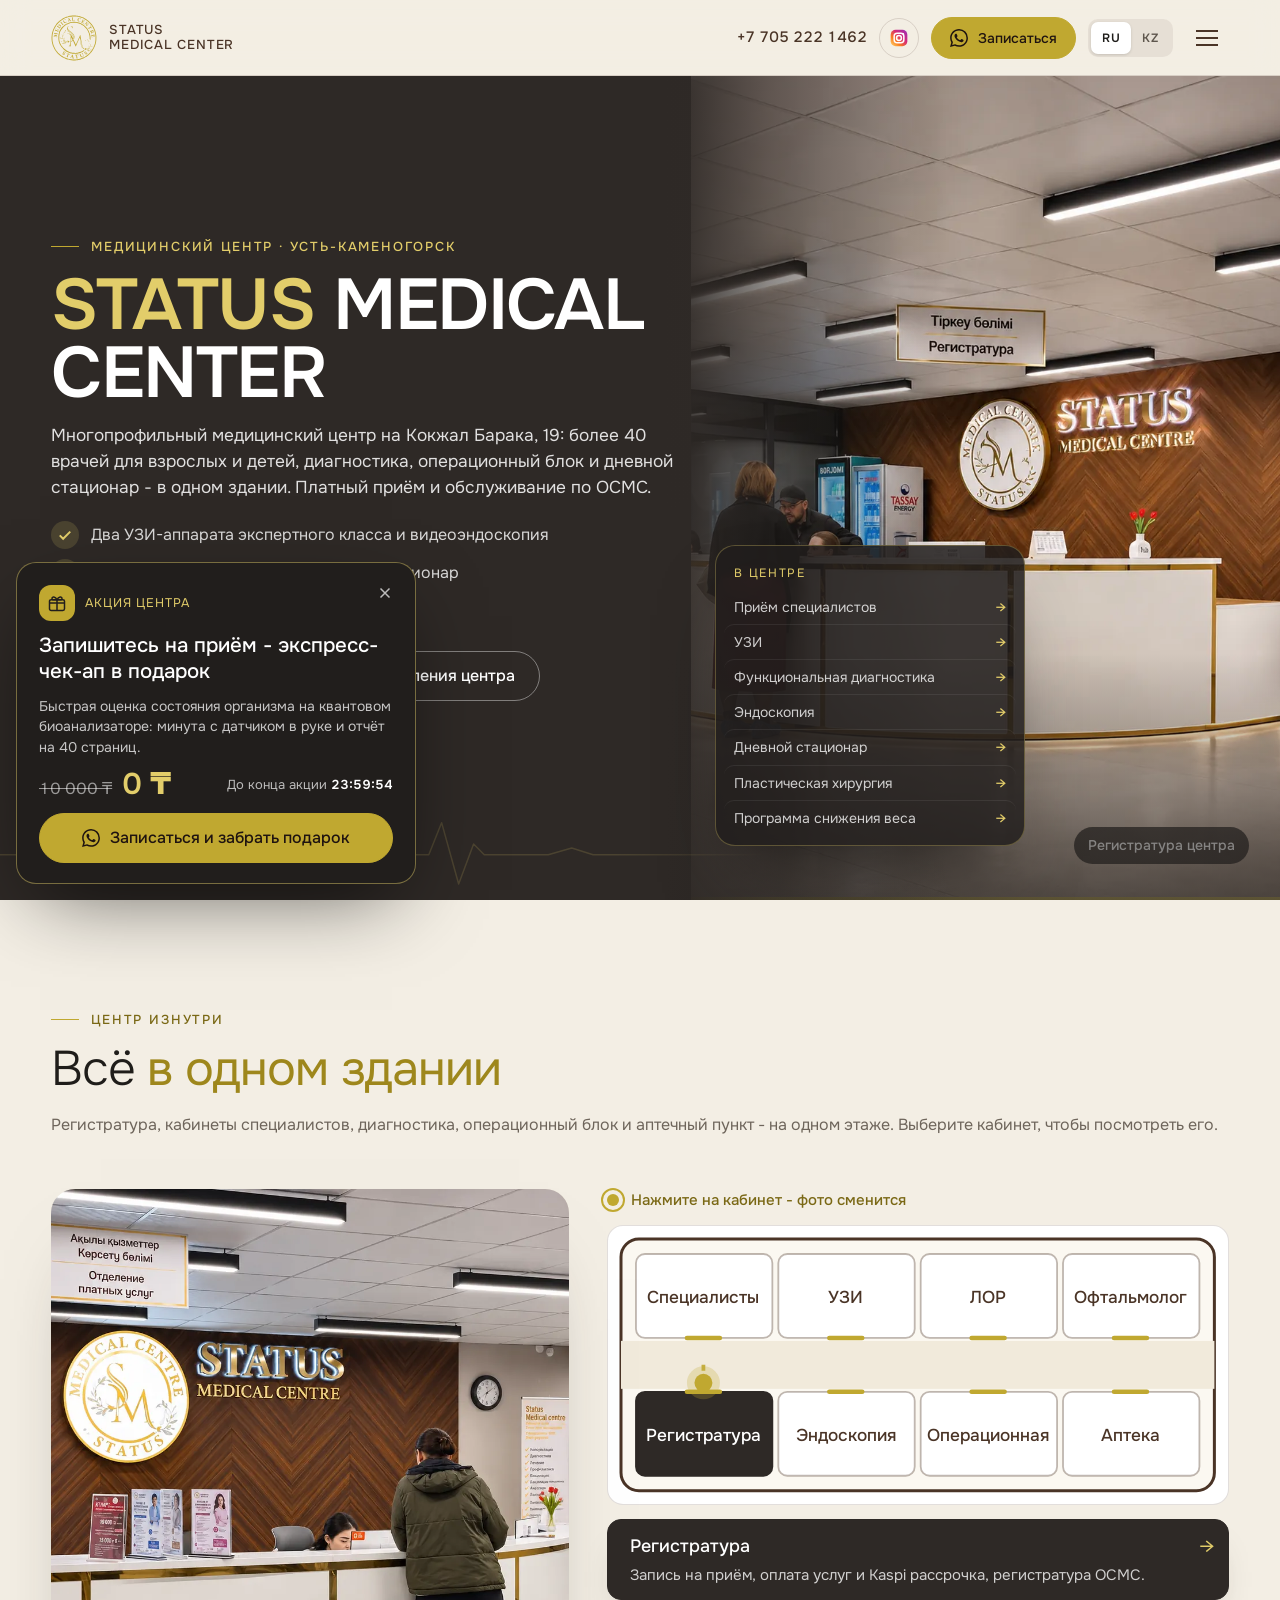
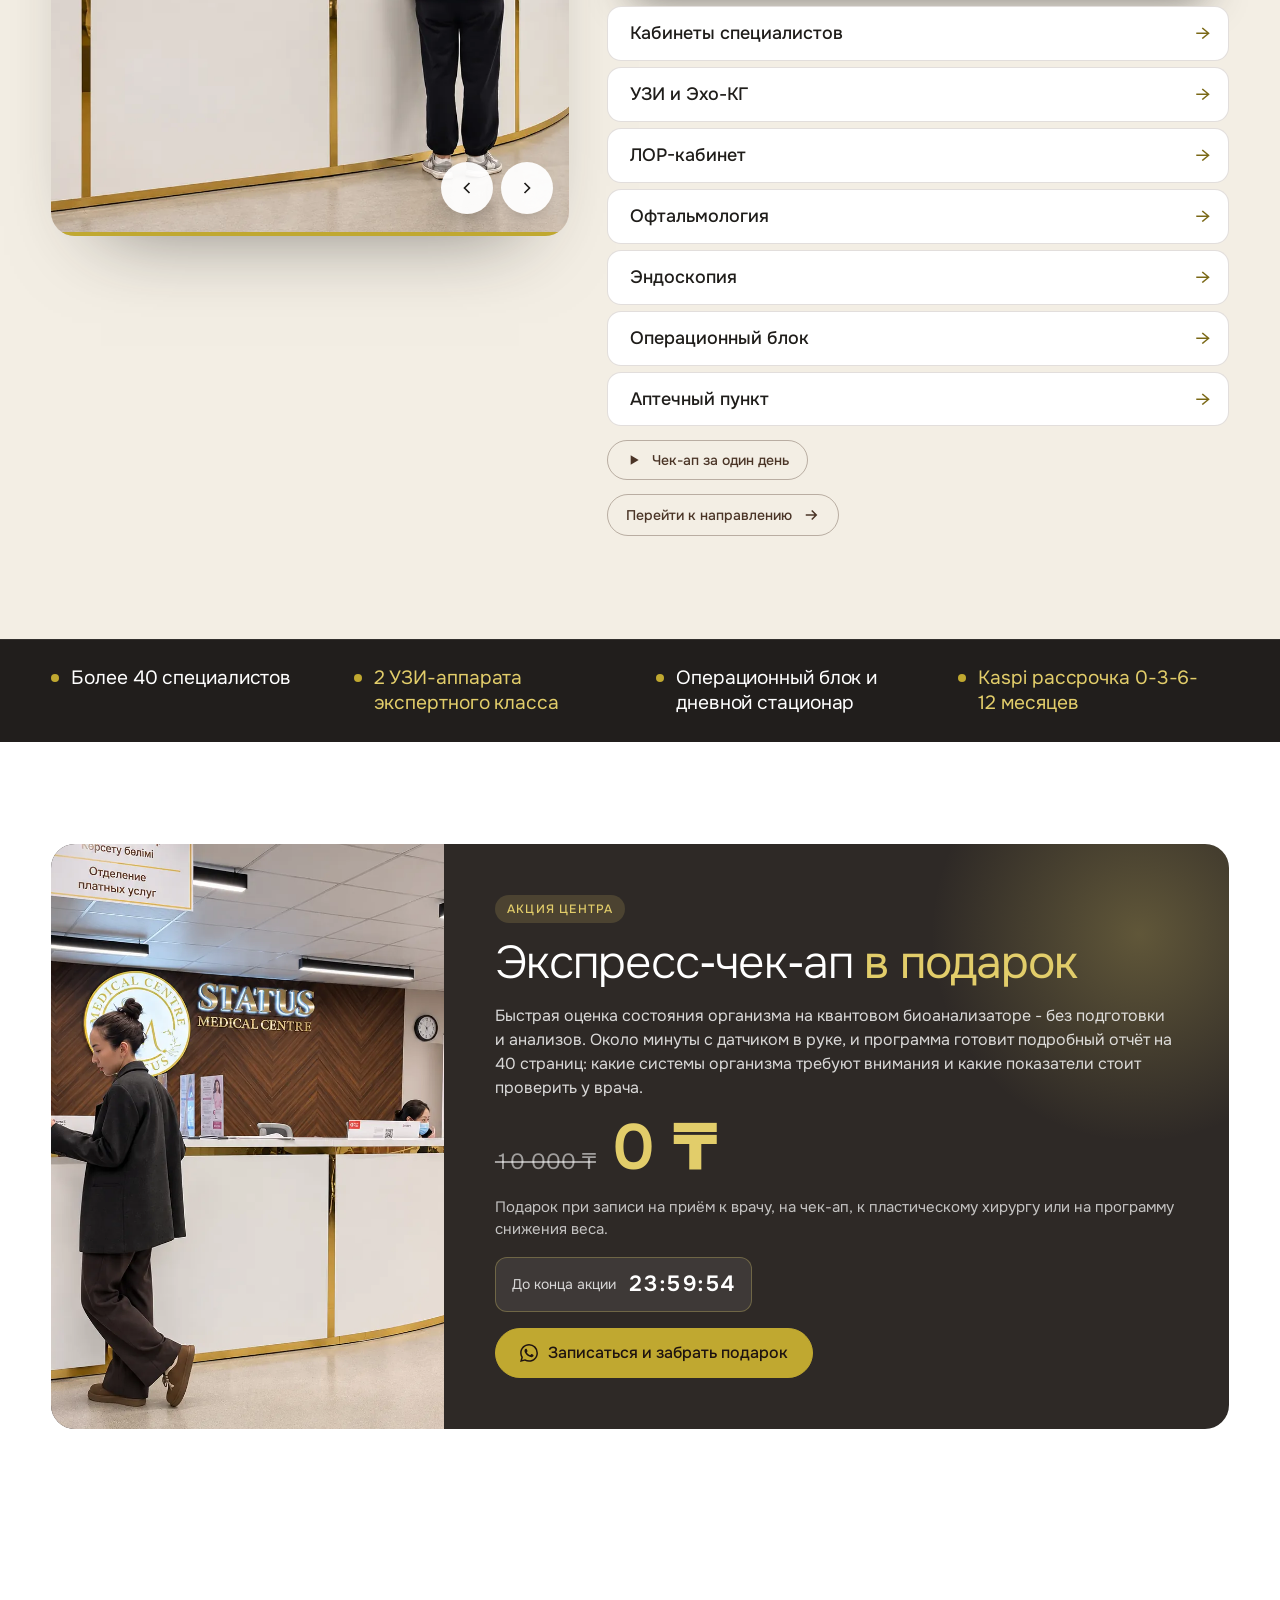
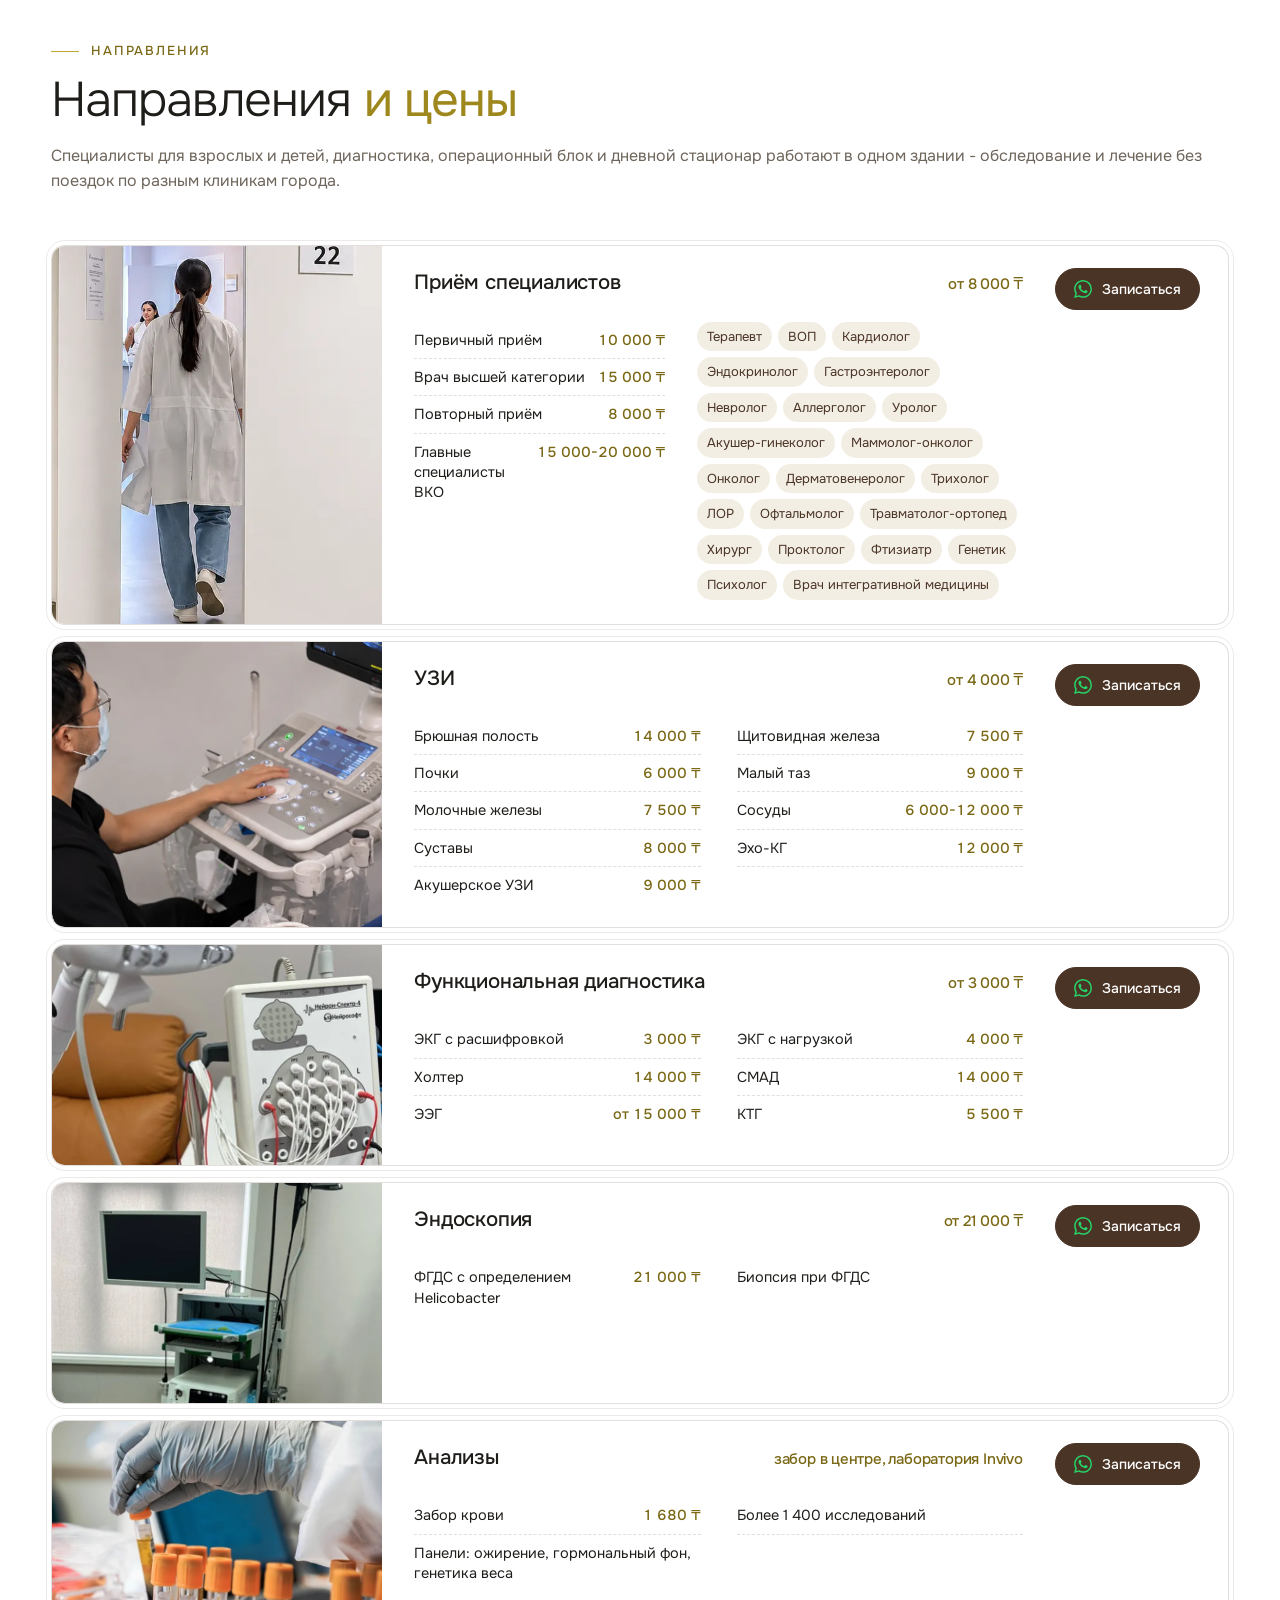
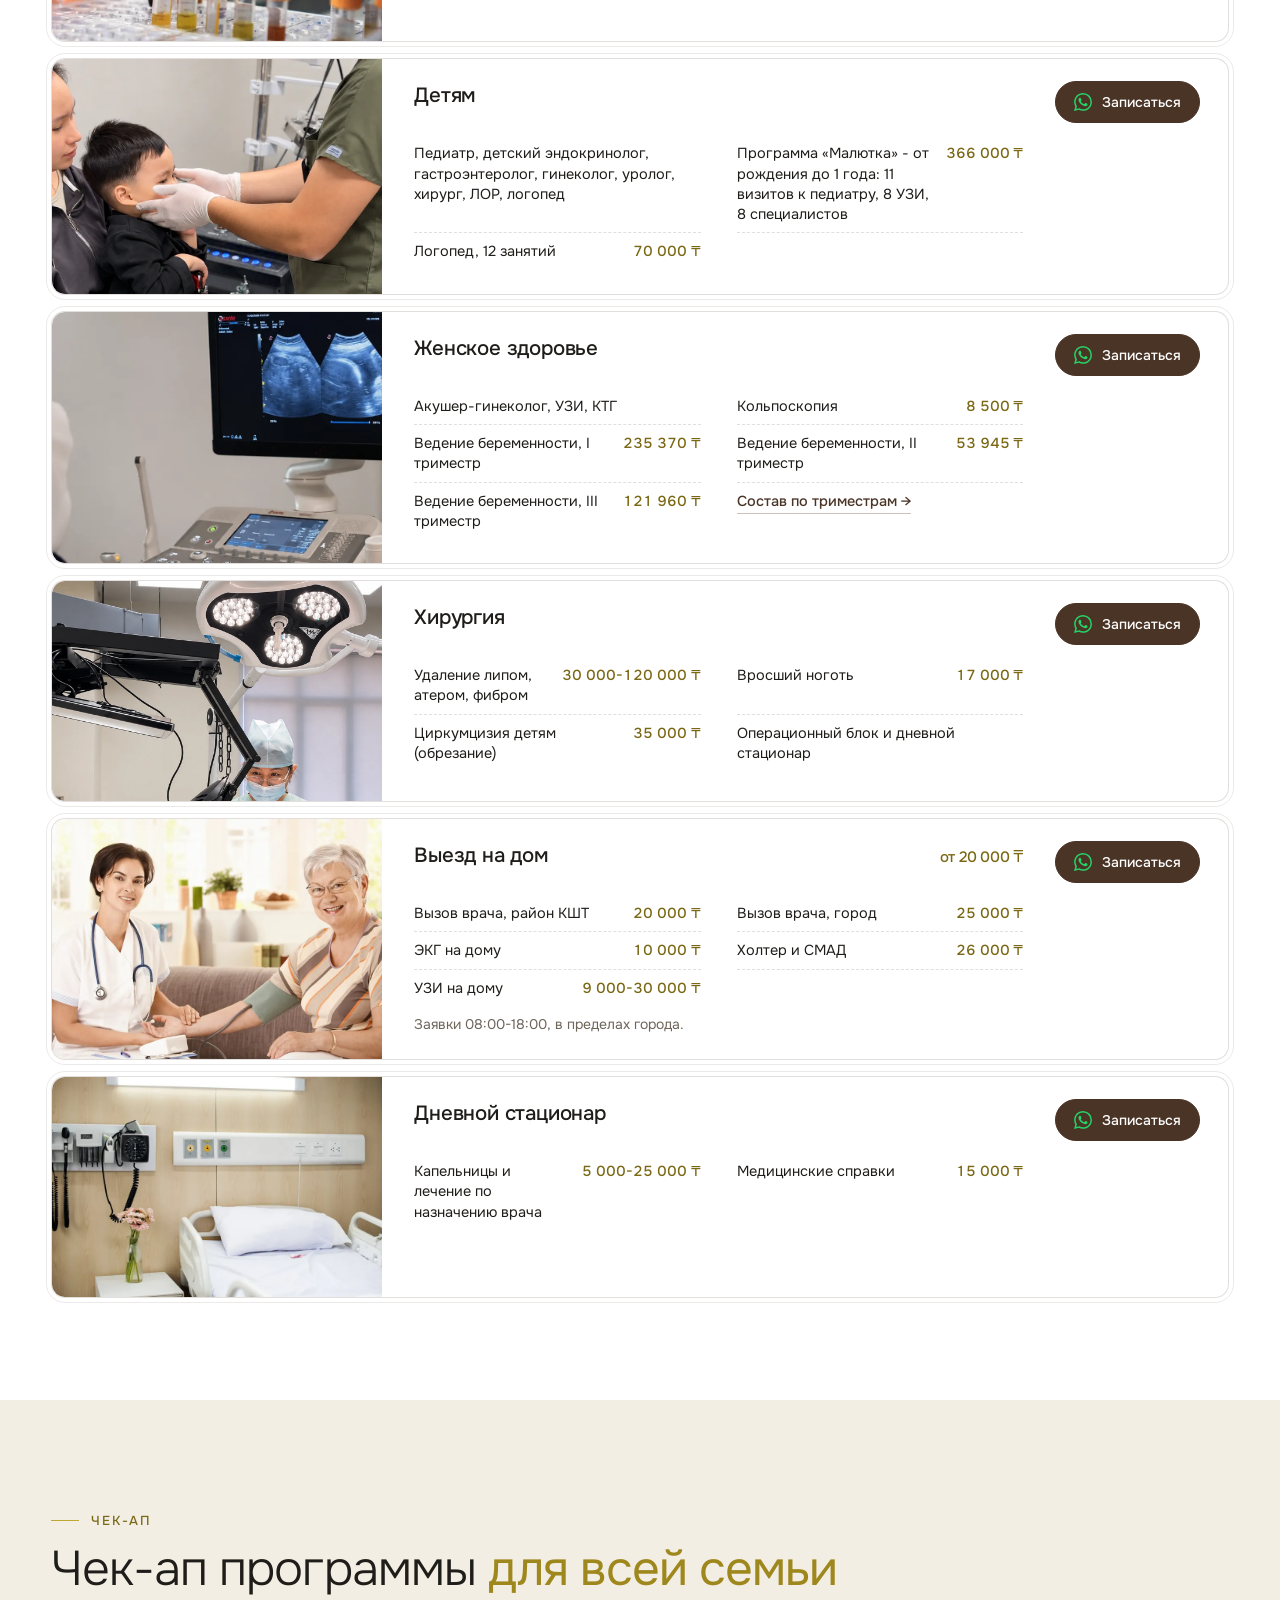
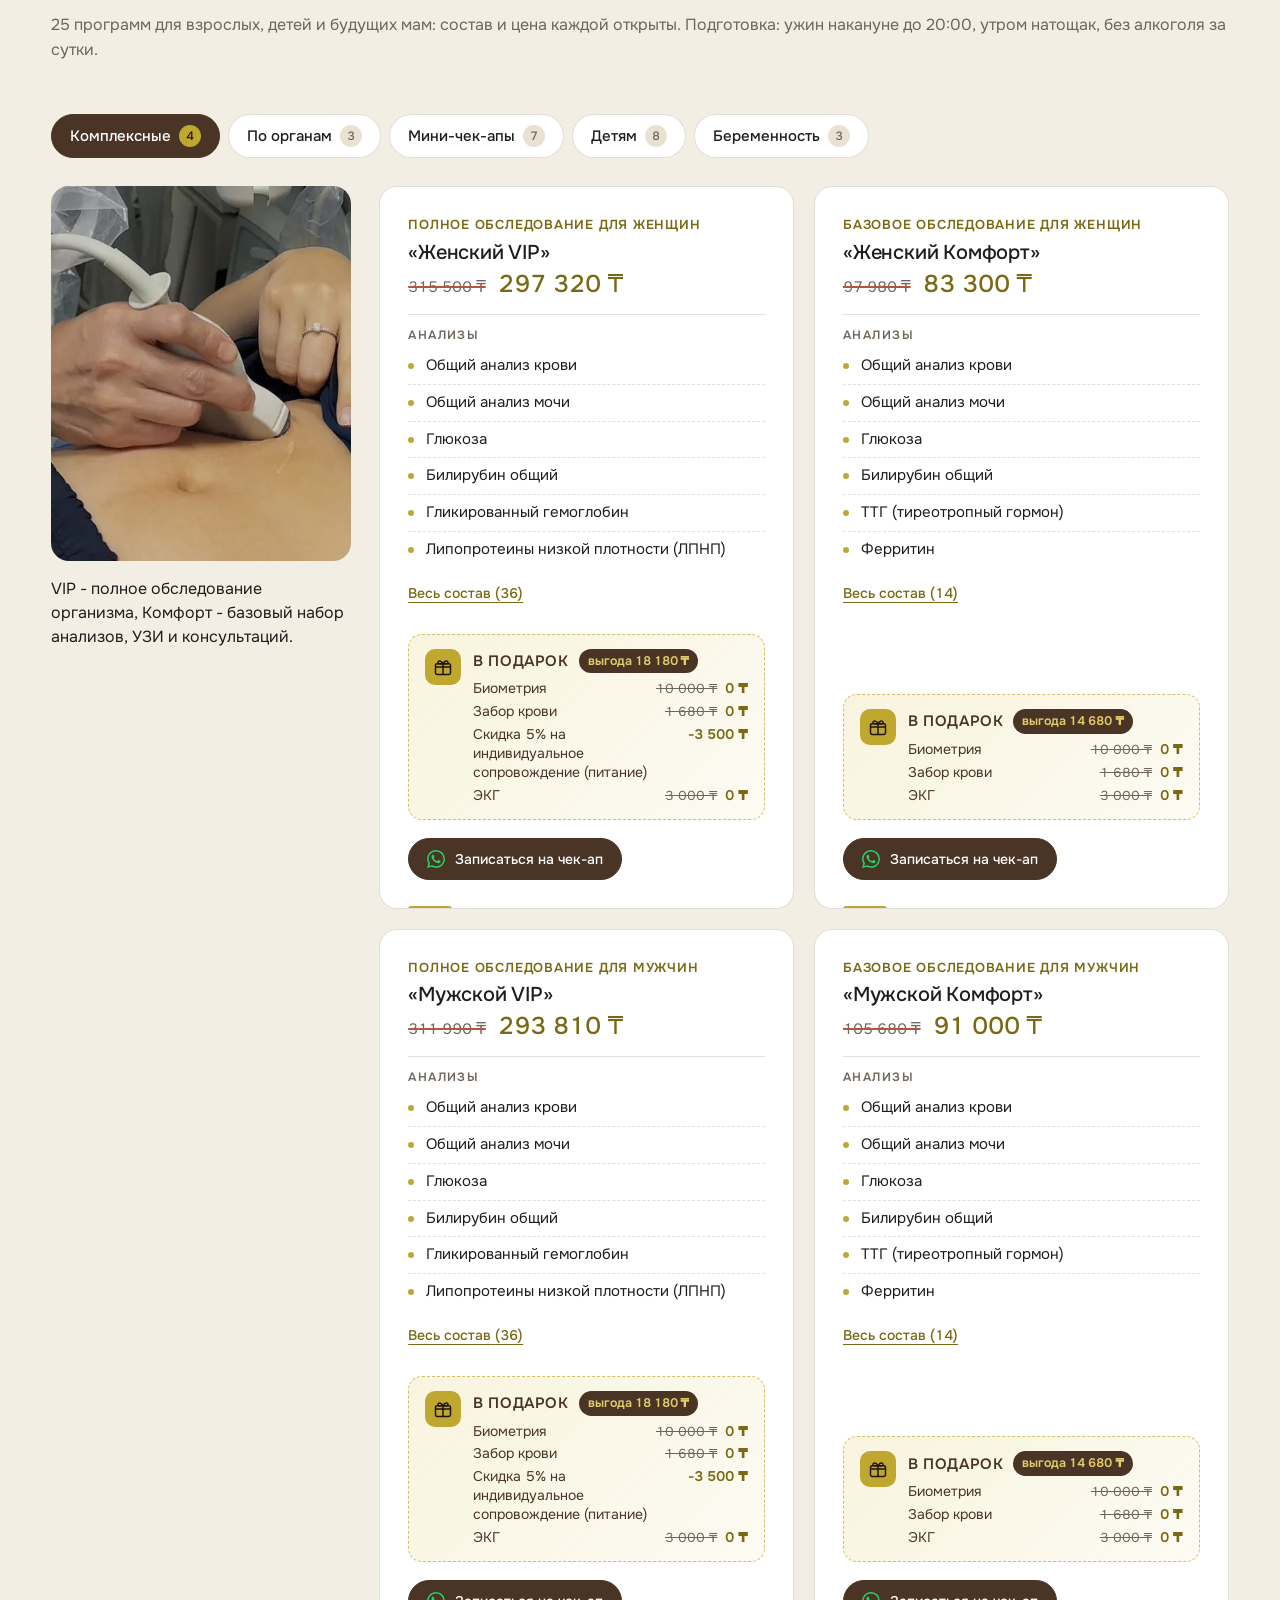
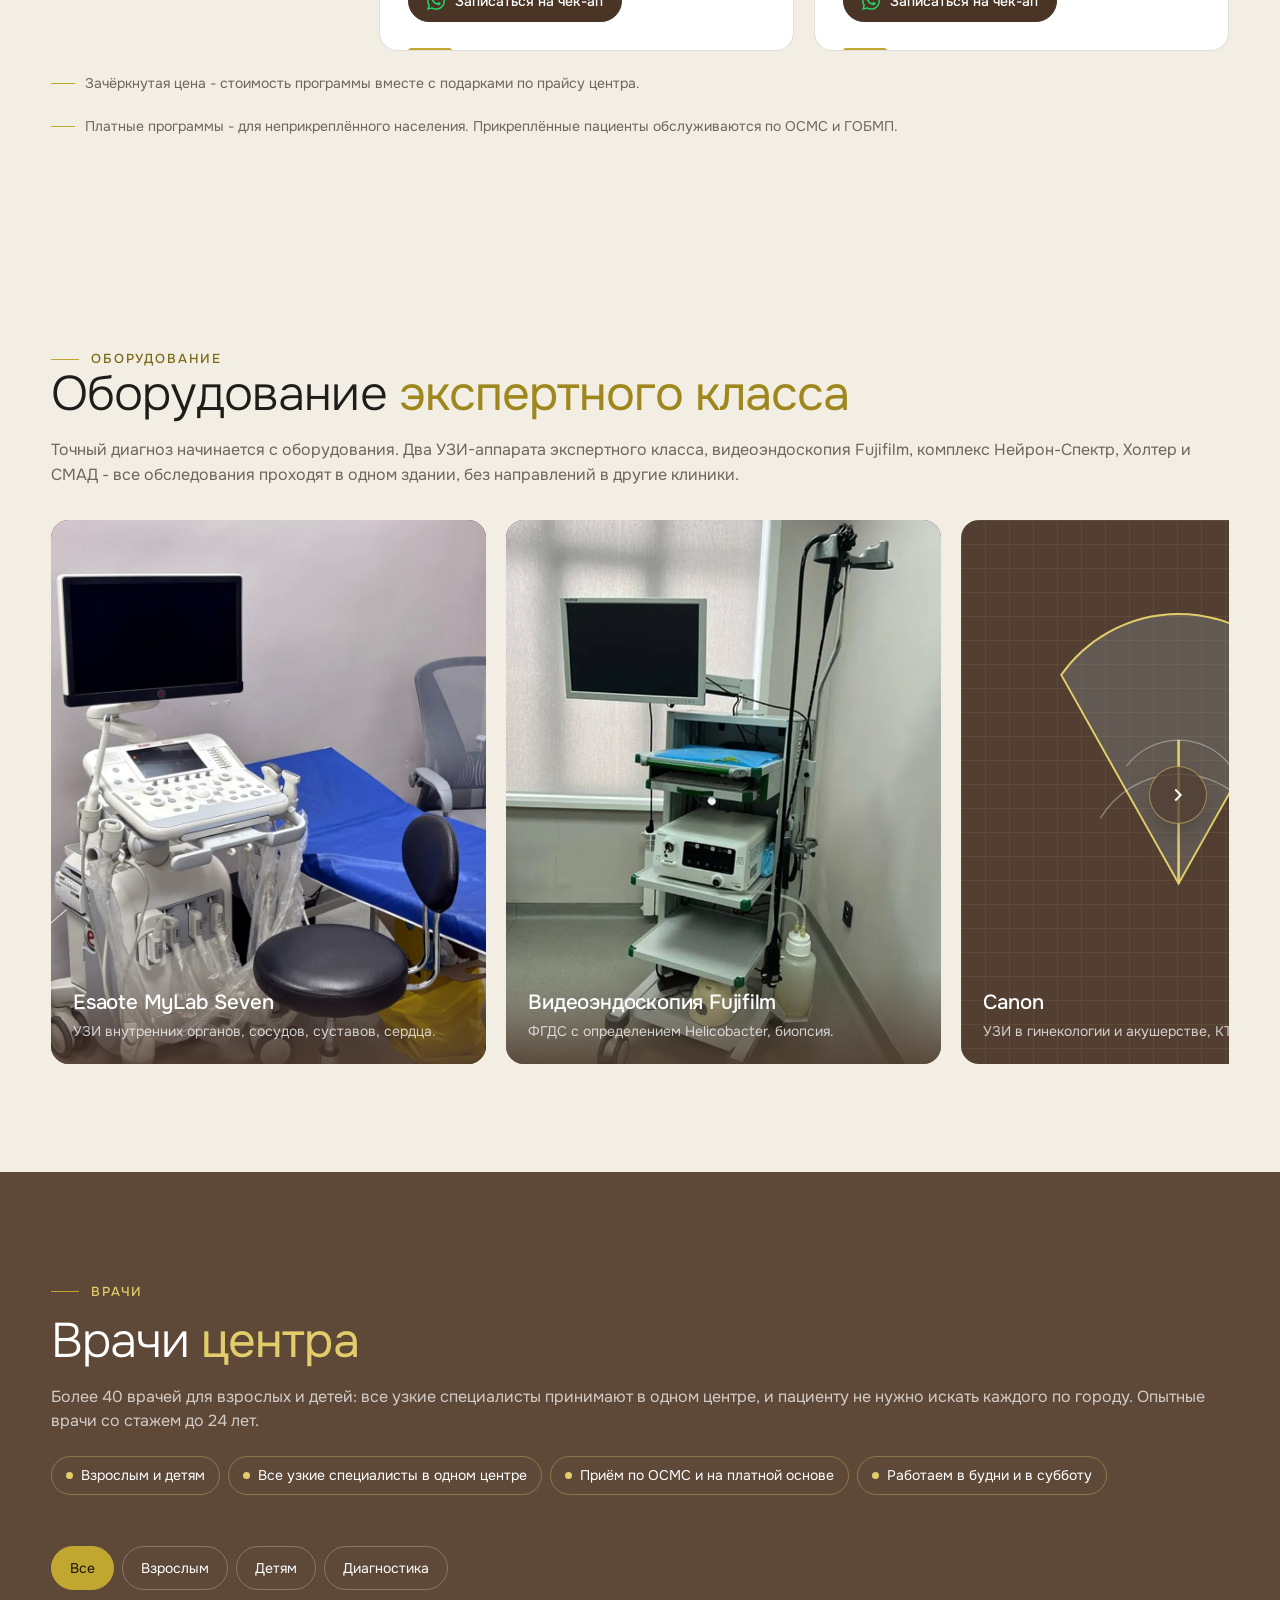
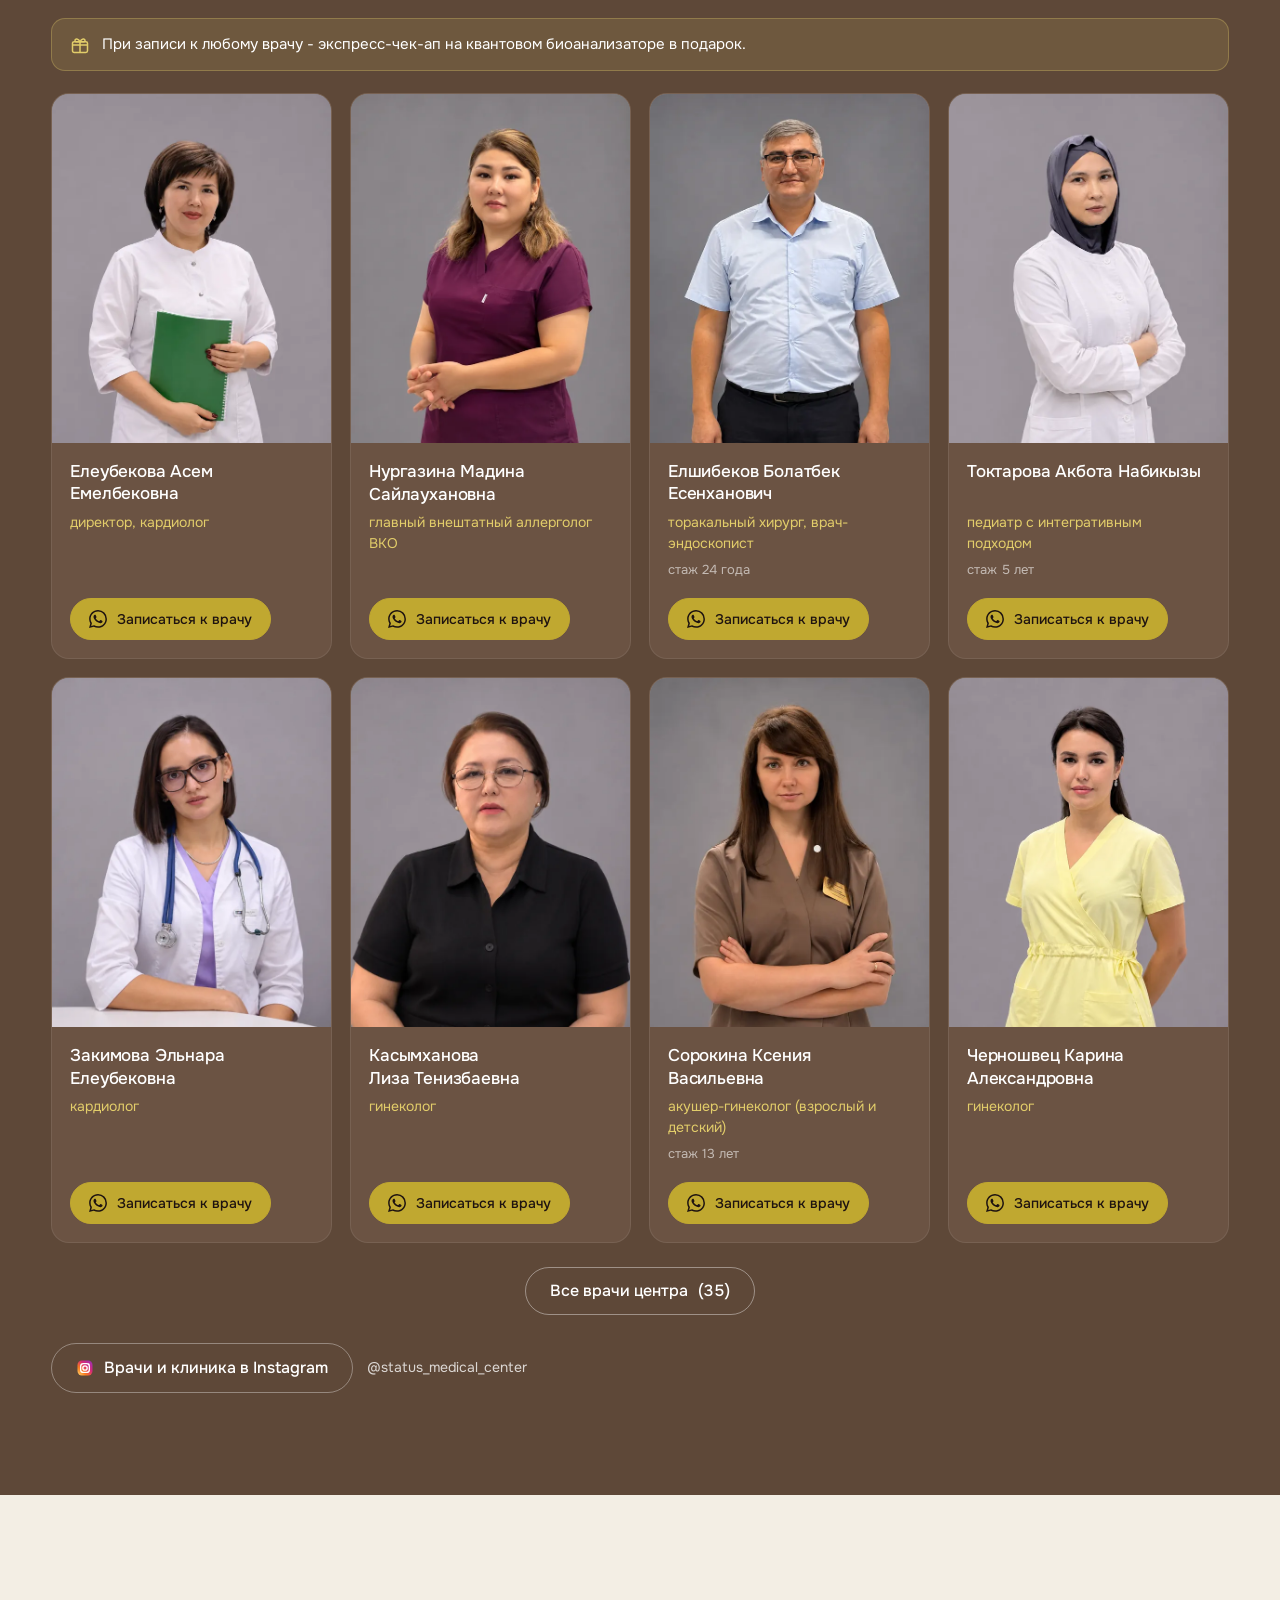
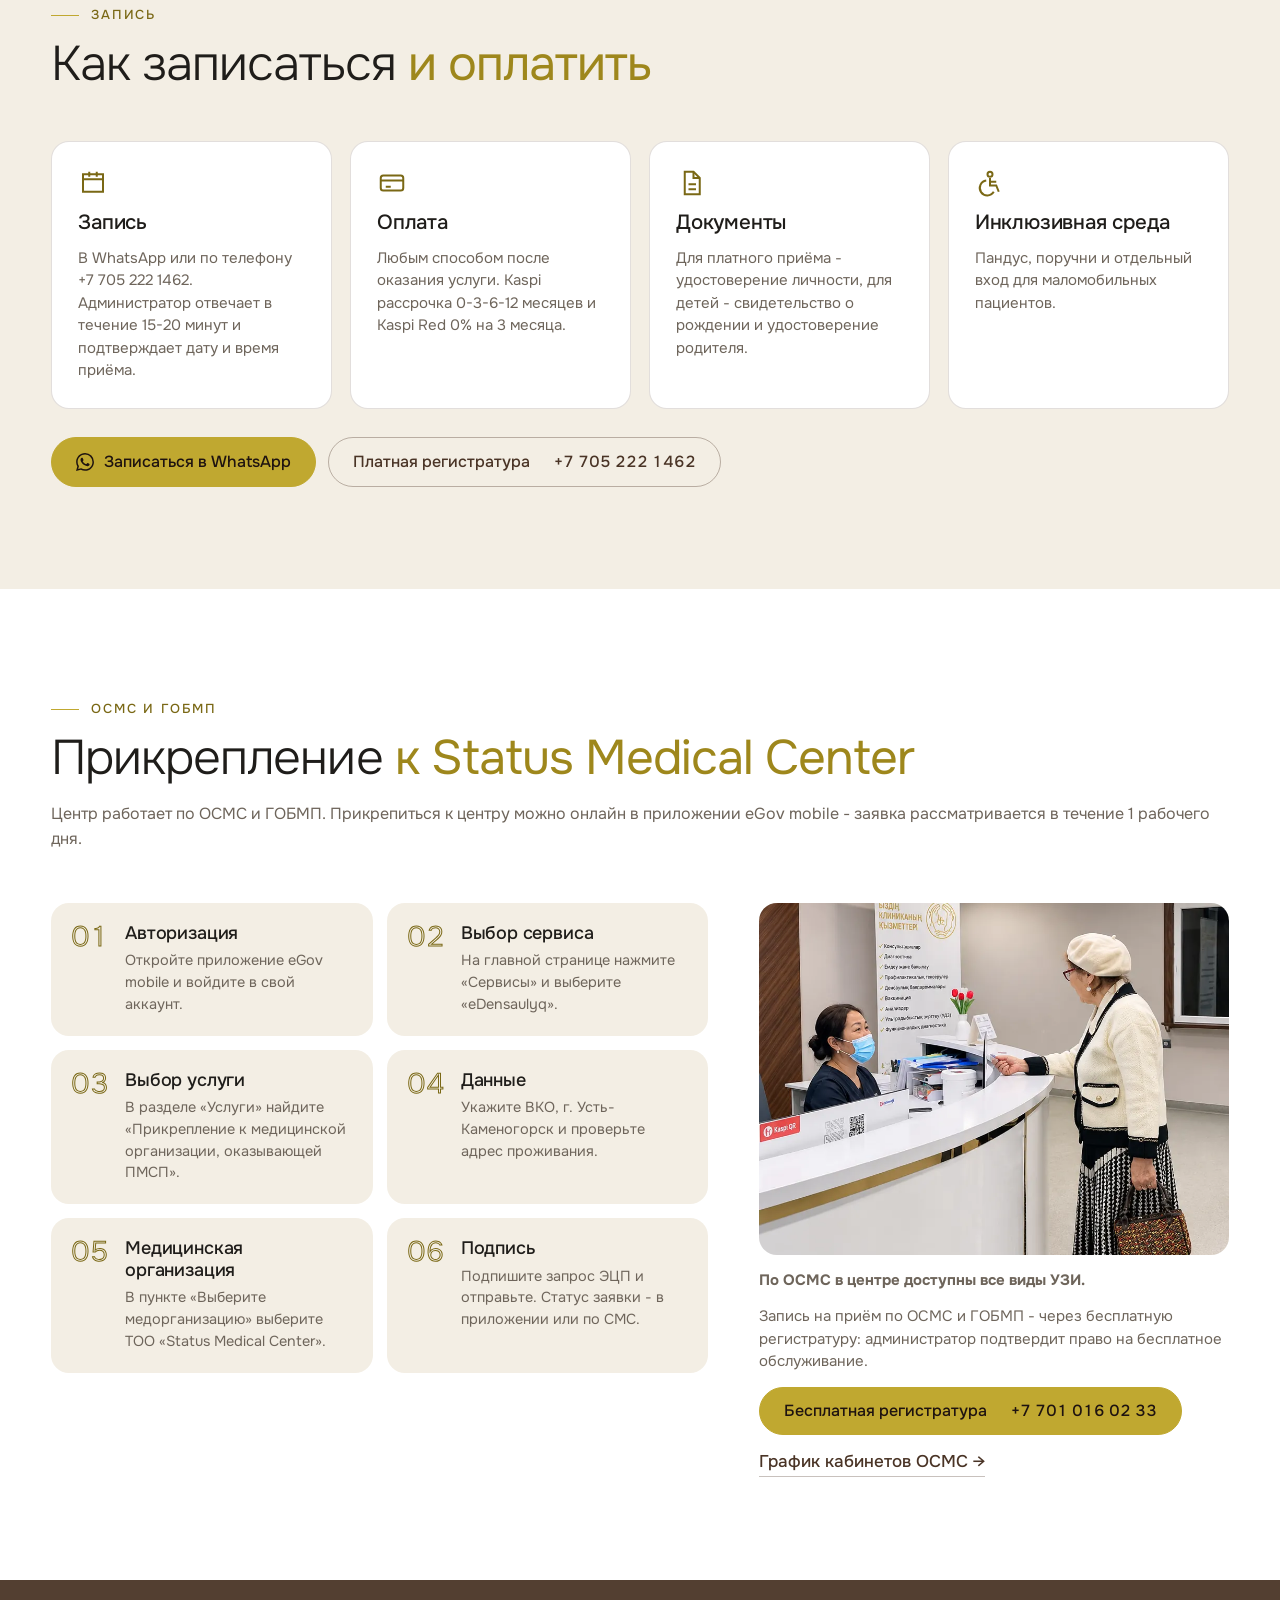
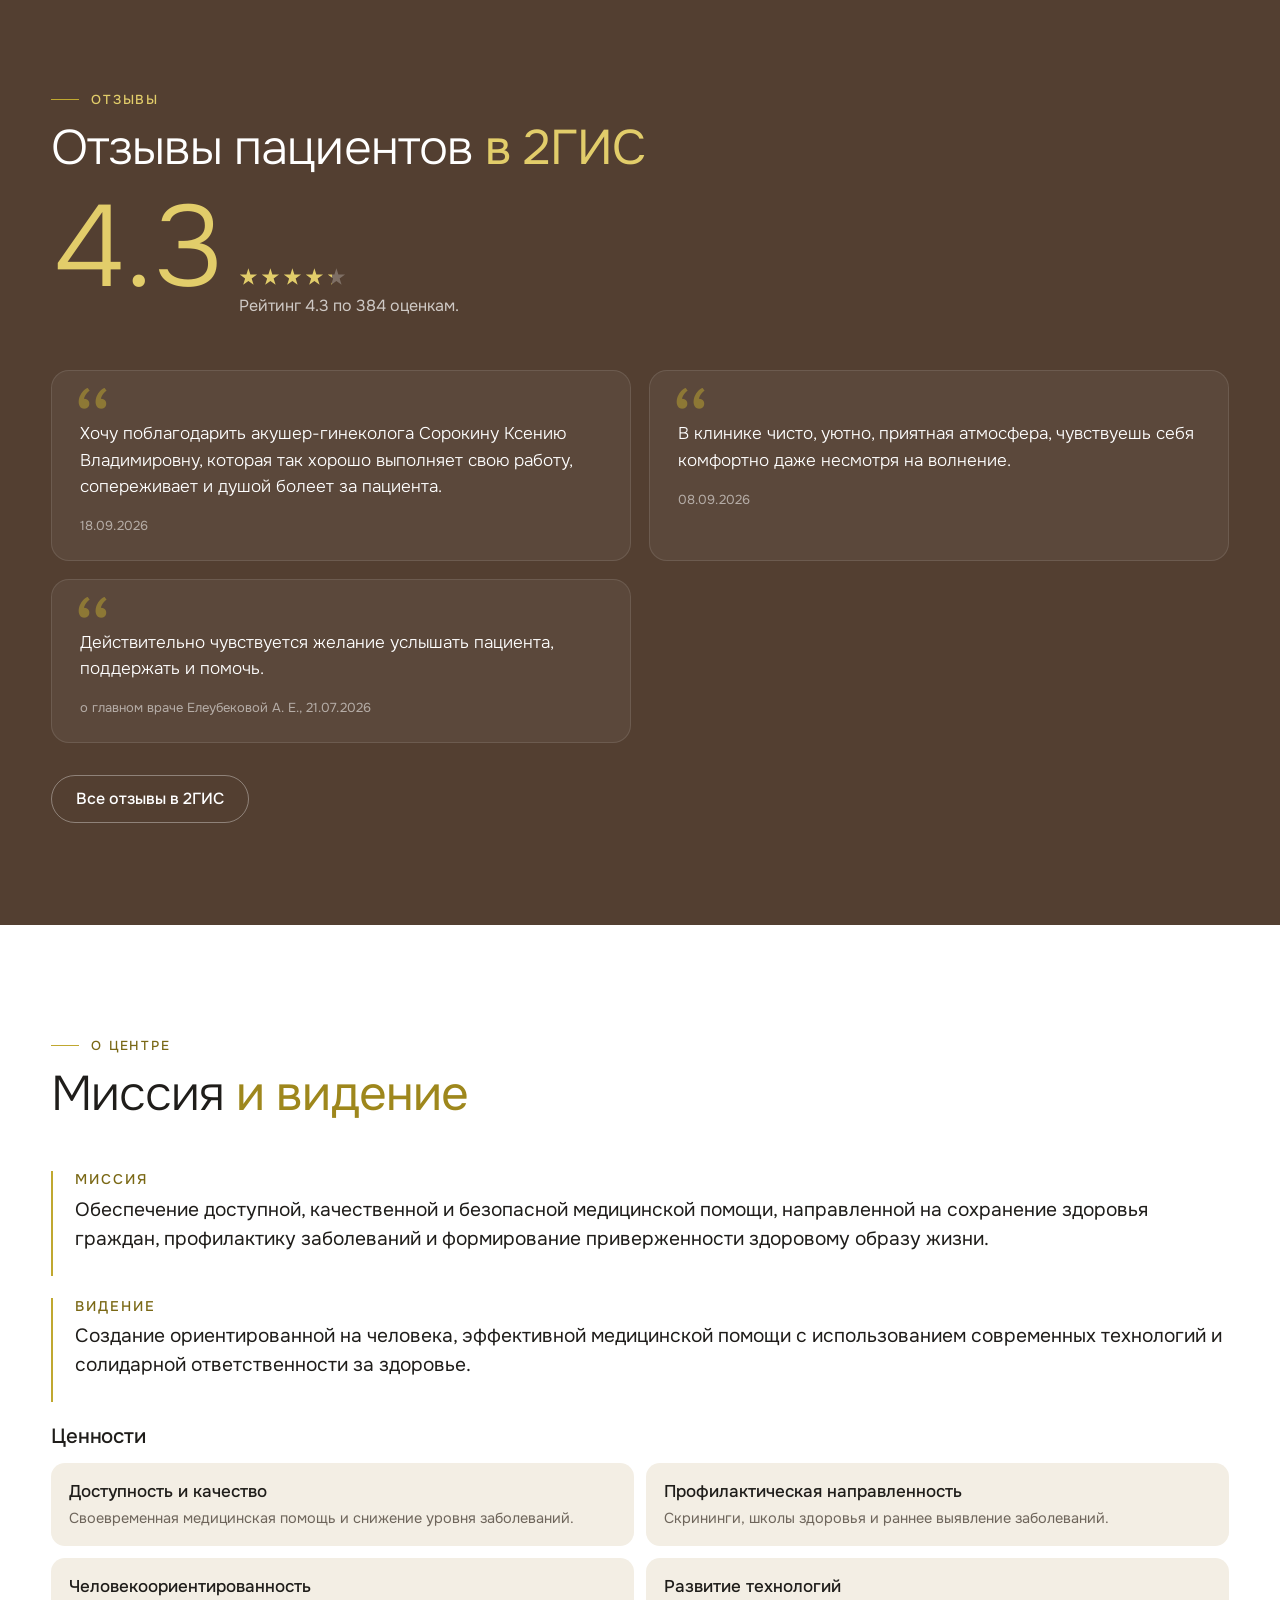
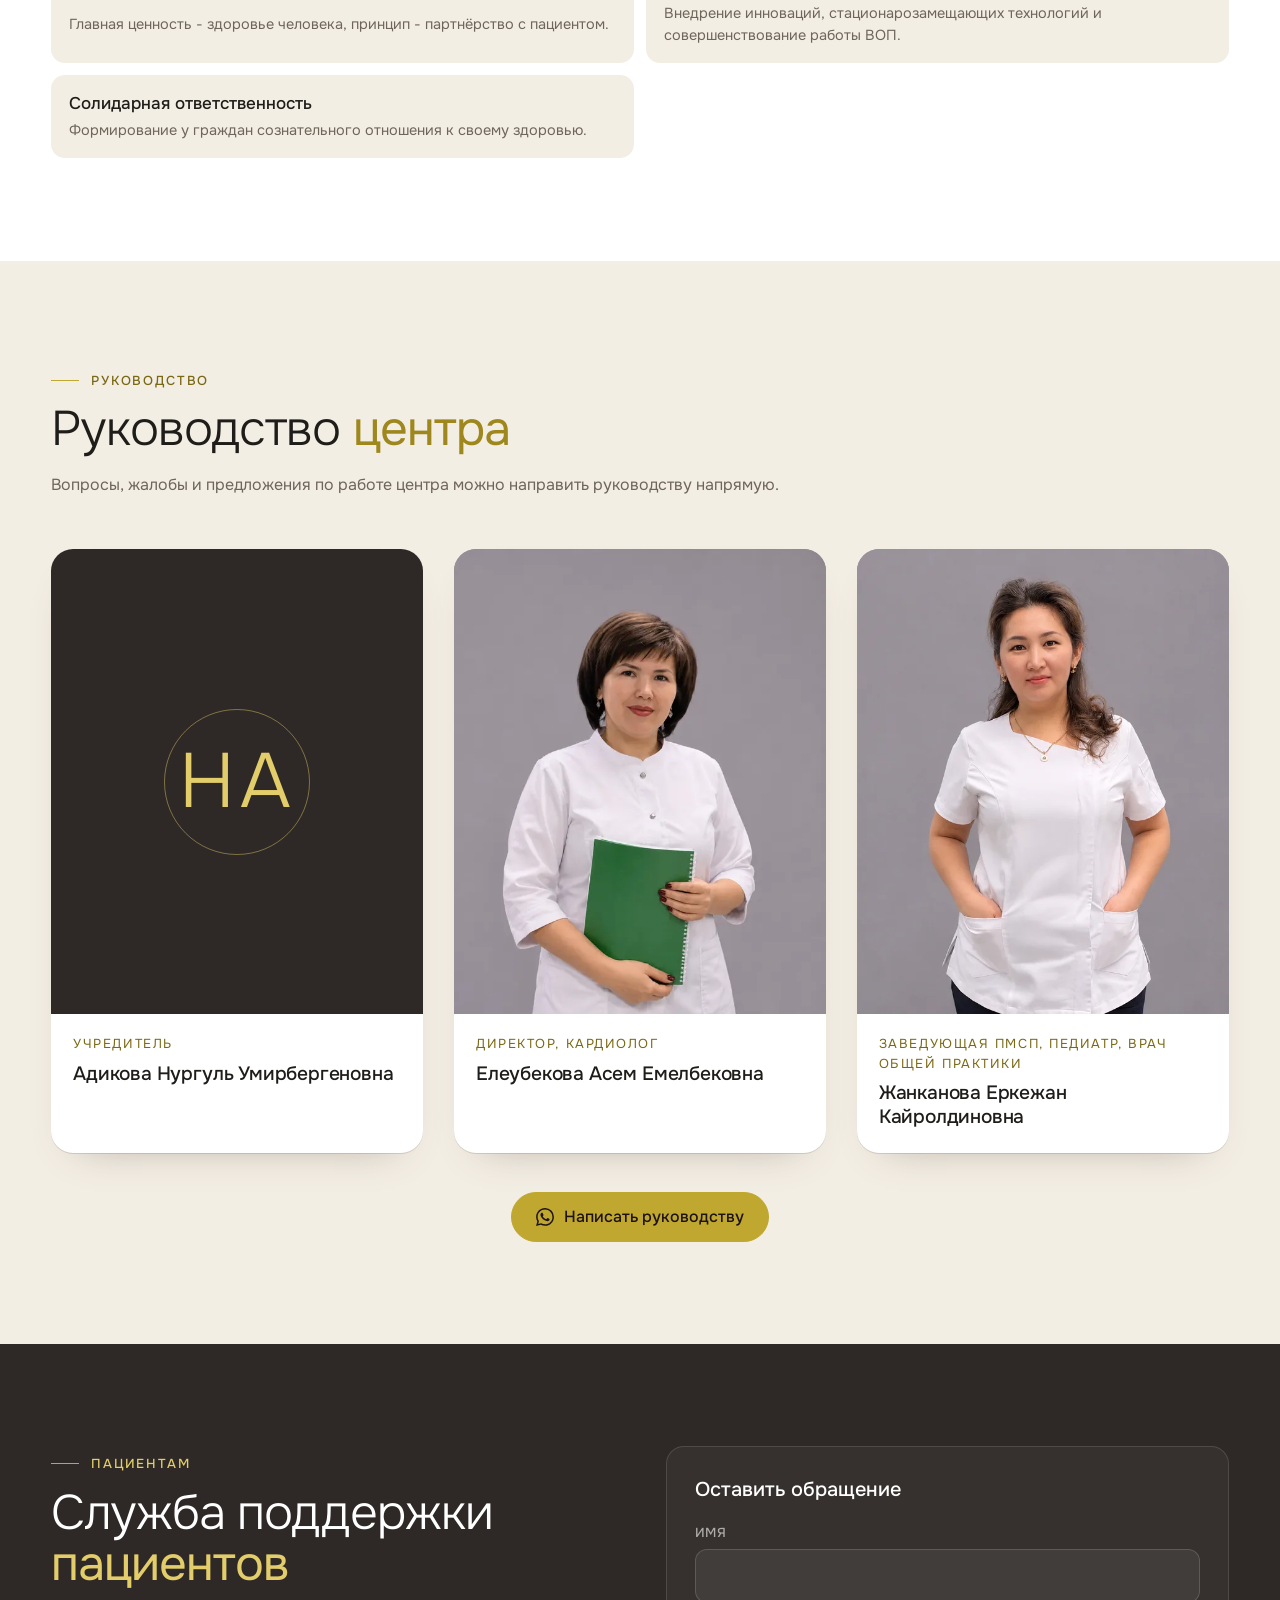
==== commit 81978e76: "Меню: «Пластическая хирургия»; ОСМС: все виды УЗИ; порог бургера 1365px" ====
--- a/index.html
+++ b/index.html
@@ -25,7 +25,7 @@
 <link rel="preconnect" href="https://fonts.googleapis.com">
 <link rel="preconnect" href="https://fonts.gstatic.com" crossorigin>
 <link href="https://fonts.googleapis.com/css2?family=Onest:wght@300;400;500;600&display=swap" rel="stylesheet">
-<link rel="stylesheet" href="styles.css?v=20261125-2">
+<link rel="stylesheet" href="styles.css?v=20261125-3">
 <script type="application/ld+json">
 {
  "@context": "https://schema.org",
@@ -104,7 +104,7 @@
       <a href="#chekap" data-i18n="nav.chk">Чек-ап</a>
       <a href="#vrachi" data-i18n="nav.doc">Врачи</a>
       <a href="#osms" data-i18n="nav.osms">ОСМС</a>
-      <a href="plastika/" data-i18n="nav.pl">Пластика</a>
+      <a href="plastika/" data-i18n="nav.pl">Пластическая хирургия</a>
       <a href="pohudenie/" data-i18n="nav.wt">Похудение</a>
       <a href="#kontakty" data-i18n="nav.ct">Контакты</a>
     </nav>
@@ -125,7 +125,7 @@
     <a href="#podderzhka" data-i18n="nav.sup">Служба поддержки</a>
     <a href="#missiya" data-i18n="nav.mis">Миссия</a>
     <a href="#rukovodstvo" data-i18n="nav.ruk">Руководство</a>
-    <a href="plastika/" data-i18n="nav.pl">Пластика</a>
+    <a href="plastika/" data-i18n="nav.pl">Пластическая хирургия</a>
     <a href="pohudenie/" data-i18n="nav.wt">Похудение</a>
     <a href="#kontakty" data-i18n="nav.ct">Контакты</a>
     <div class="menu-cta"><a class="btn gold wa" href="https://wa.me/77052221462" data-wa="Здравствуйте. Хочу записаться в Status Medical Center."><svg class="ic" aria-hidden="true"><use href="#ic-wa"/></svg><span data-i18n="hdr.btn2">Записаться в WhatsApp</span></a><a class="btn ghost" href="tel:+77052221462">+7&nbsp;705&nbsp;222&nbsp;1462</a><a class="btn ghost" href="https://www.instagram.com/status_medical_center" target="_blank" rel="noopener"><svg class="ic" aria-hidden="true"><use href="#ic-ig"/></svg><span>Instagram</span></a></div>
@@ -652,6 +652,7 @@
       </ol>
       <aside class="os-side rv">
         <figure class="os-ph"><img src="assets/photos/c-registr.webp" alt="Пациентка у стойки регистратуры центра" width="900" height="1125" loading="lazy" decoding="async"></figure>
+        <p class="os-uzi" data-i18n="os.uzi"><b>По ОСМС в центре доступны все виды УЗИ.</b></p>
         <p data-i18n="os.note">Запись на приём по ОСМС и ГОБМП - через бесплатную регистратуру: администратор подтвердит право на бесплатное обслуживание.</p>
         <a class="btn gold" href="tel:+77010160233"><span data-i18n="os.btn">Бесплатная регистратура</span>&nbsp;<span class="num">+7&nbsp;701&nbsp;016 02 33</span></a>
         <a class="link os-gr" href="#grafik" data-i18n="os.gr">График кабинетов ОСМС →</a>
@@ -838,6 +839,6 @@
 <script src="assets/vendor/ScrollTrigger.min.js"></script>
 <script src="assets/vendor/SplitText.min.js"></script>
 <script src="assets/vendor/lenis.min.js"></script>
-<script src="script.js?v=20261125-2"></script>
+<script src="script.js?v=20261125-3"></script>
 </body>
 </html>
--- a/styles.css
+++ b/styles.css
@@ -118,7 +118,7 @@
 .lang button:focus-visible{outline:2px solid var(--gold);outline-offset:2px}
 .burger{display:none;width:44px;height:44px;flex:none;flex-direction:column;justify-content:center;gap:5px;align-items:center;border-radius:12px}
 .burger i{width:22px;height:2px;background:var(--walnut);transition:transform var(--mid) var(--ease),opacity var(--mid)}
-/* меню: порог бургера = порог оверлея = 1300px (по казахским подписям, с пунктом МӘМС с 12.11.2026) */
+/* меню: порог бургера = порог оверлея = 1365px (по казахским подписям, с пунктом МӘМС и «Пластикалық хирургия» с 25.11.2026 с 12.11.2026) */
 .menu{position:fixed;inset:0;padding:calc(var(--hdr) + 20px) var(--pad) calc(32px + env(safe-area-inset-bottom));background:var(--stone);z-index:49;display:flex;flex-direction:column;gap:14px;font-size:22px;overflow-y:auto;visibility:hidden;transform:translateY(-12px);opacity:0;pointer-events:none;transition:transform var(--mid) var(--ease),opacity var(--mid) var(--ease),visibility 0s linear var(--mid)}
 .menu > a:not(.btn){padding:8px 0;border-bottom:1px solid var(--line);font-weight:300}
 .menu-cta{display:flex;flex-wrap:wrap;gap:10px;margin-top:14px}
@@ -540,8 +540,8 @@
 }
 
 /* ---------- адаптив ---------- */
-@media (min-width:1301px){.menu{display:none}}
-@media (max-width:1300px){.nav{display:none}.burger{display:flex}.nav + .hdr-right{margin-left:auto}}
+@media (min-width:1366px){.menu{display:none}}
+@media (max-width:1365px){.nav{display:none}.burger{display:flex}.nav + .hdr-right{margin-left:auto}}
 @media (max-width:1180px){
   .docs{grid-template-columns:repeat(3,minmax(0,1fr))}
   .plan{grid-template-columns:repeat(3,minmax(0,1fr))}
@@ -1223,7 +1223,7 @@
 }
 .pw-steps{list-style:none}
 
-@media (min-width:1301px) and (max-width:1499px){.hdr-phone{display:none}}
+@media (min-width:1366px) and (max-width:1499px){.hdr-phone{display:none}}
 @media (max-width:860px){.pw-badge{top:16px;bottom:auto}}
 .facts{background:var(--gr-1)}
 
@@ -1437,11 +1437,11 @@
 .tb-nav a{white-space:nowrap;transition:color var(--fast)}
 .tb-nav a:hover{color:var(--gold-2)}
 .tb-addr{white-space:nowrap;color:rgba(255,255,255,.55)}
-@media (min-width:1301px){
+@media (min-width:1366px){
   .topbar{display:block}
   .hero,.hero-chk,.hp-hero{min-height:calc(100svh - var(--hdr) - 38px)}
 }
-@media (min-width:1301px) and (max-width:1439px){.tb-addr{display:none}}
+@media (min-width:1366px) and (max-width:1439px){.tb-addr{display:none}}
 #chekap .c-gift{margin-top:auto}
 #chekap .c-gift + .btn{margin-top:0}
 #chekap .compose-more + .c-gift,#chekap .compose + .c-gift{margin-top:auto;}
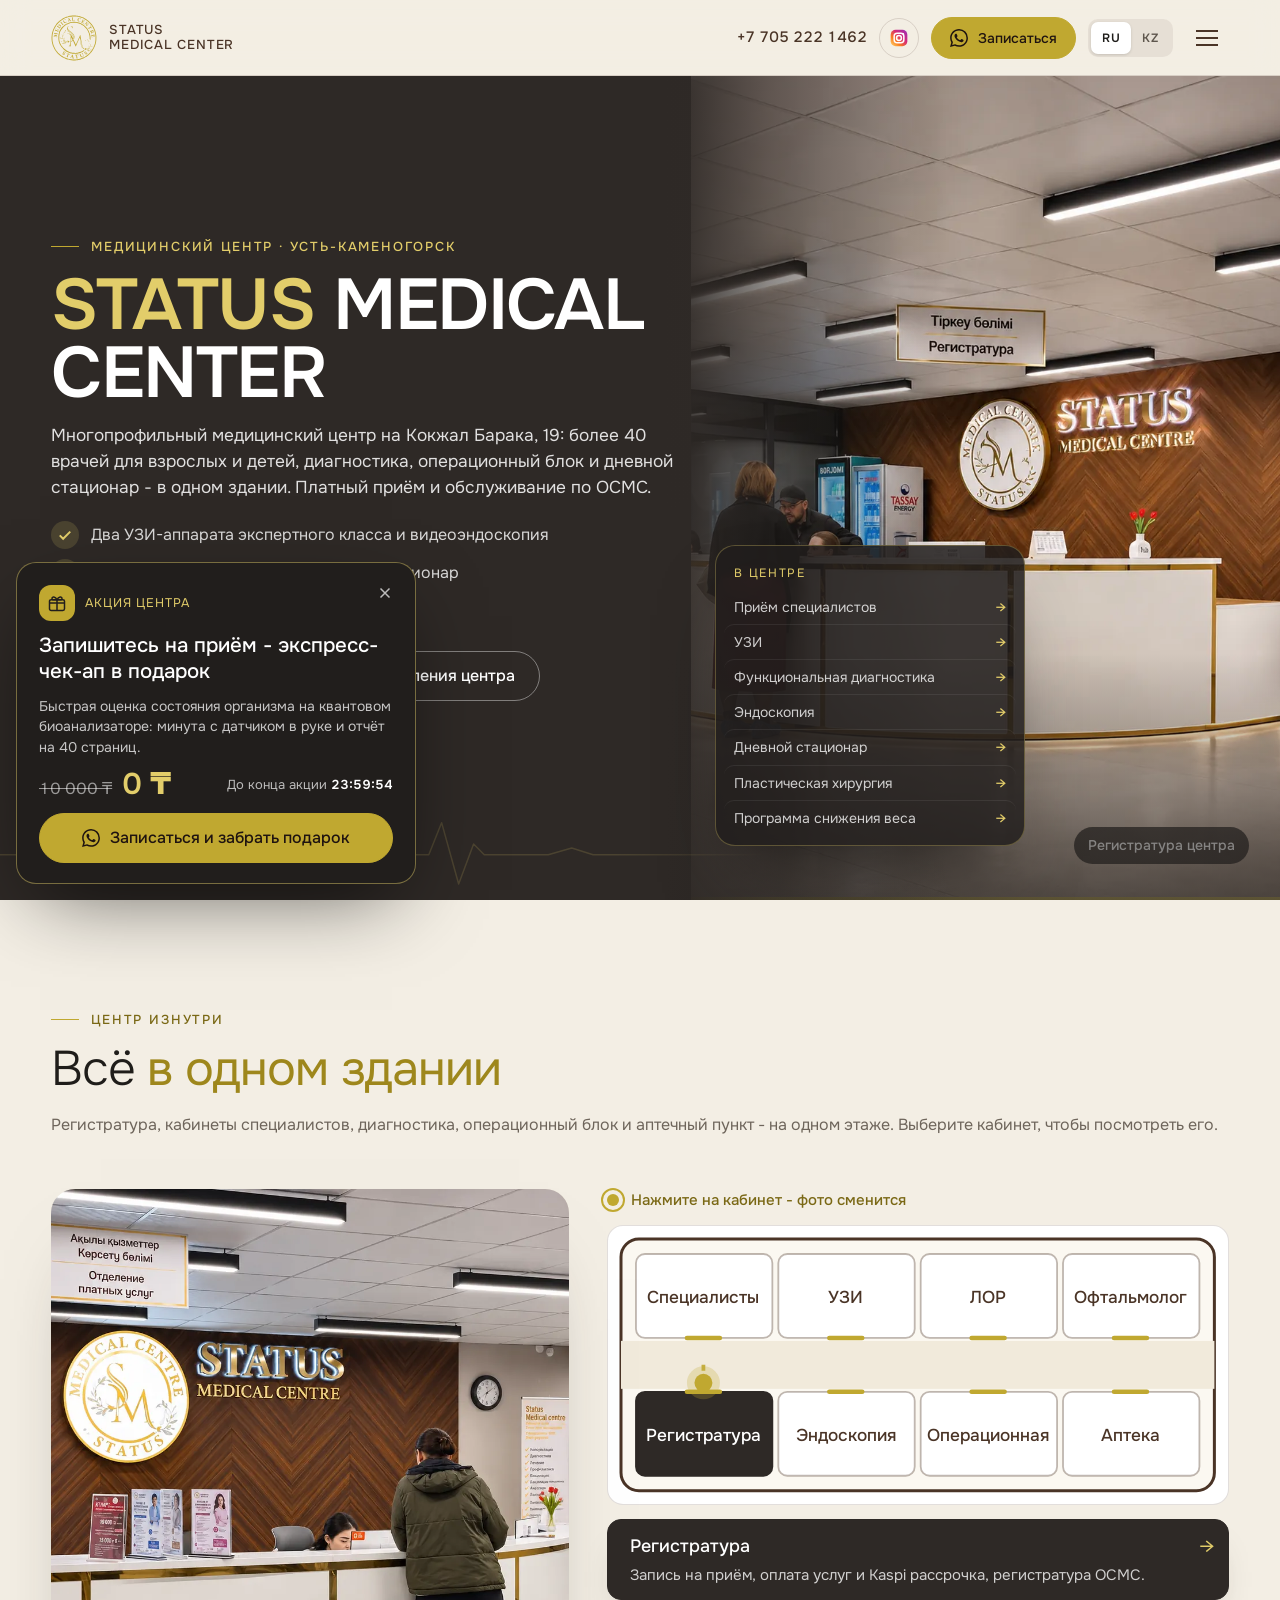
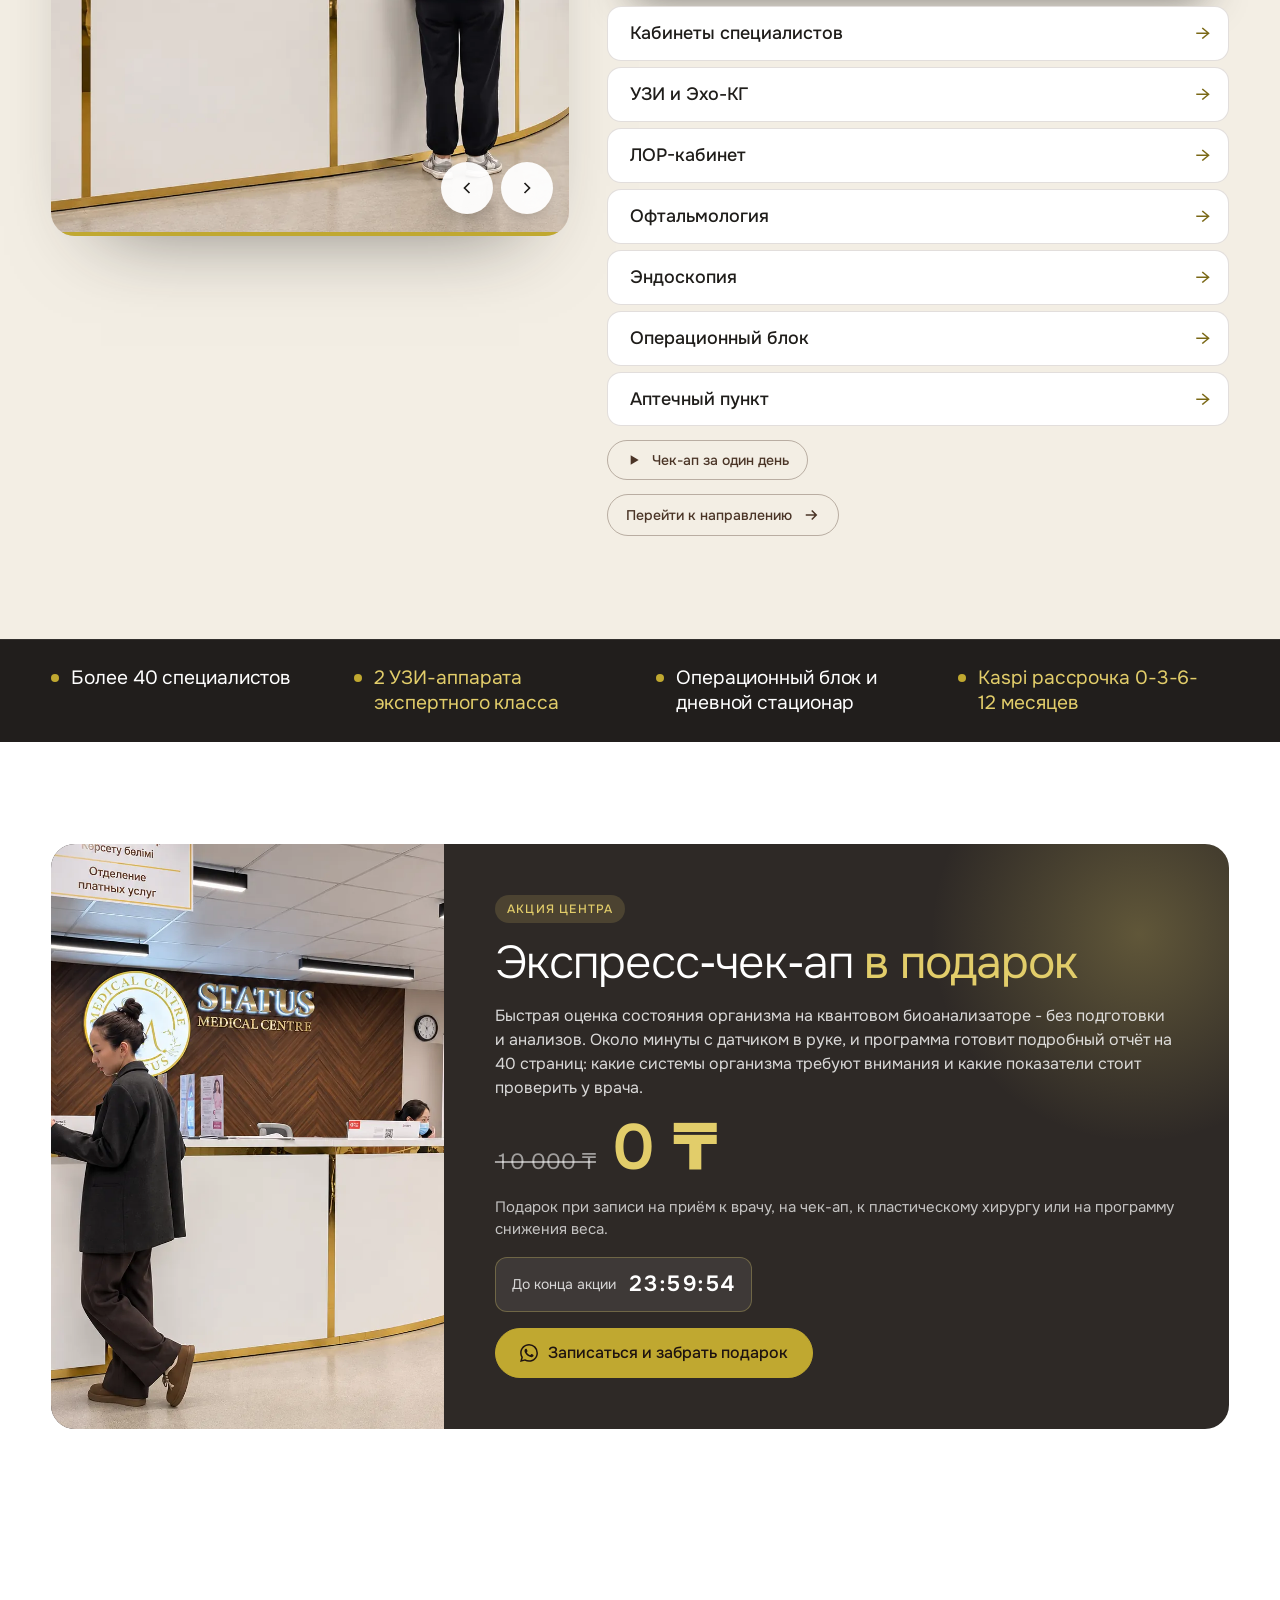
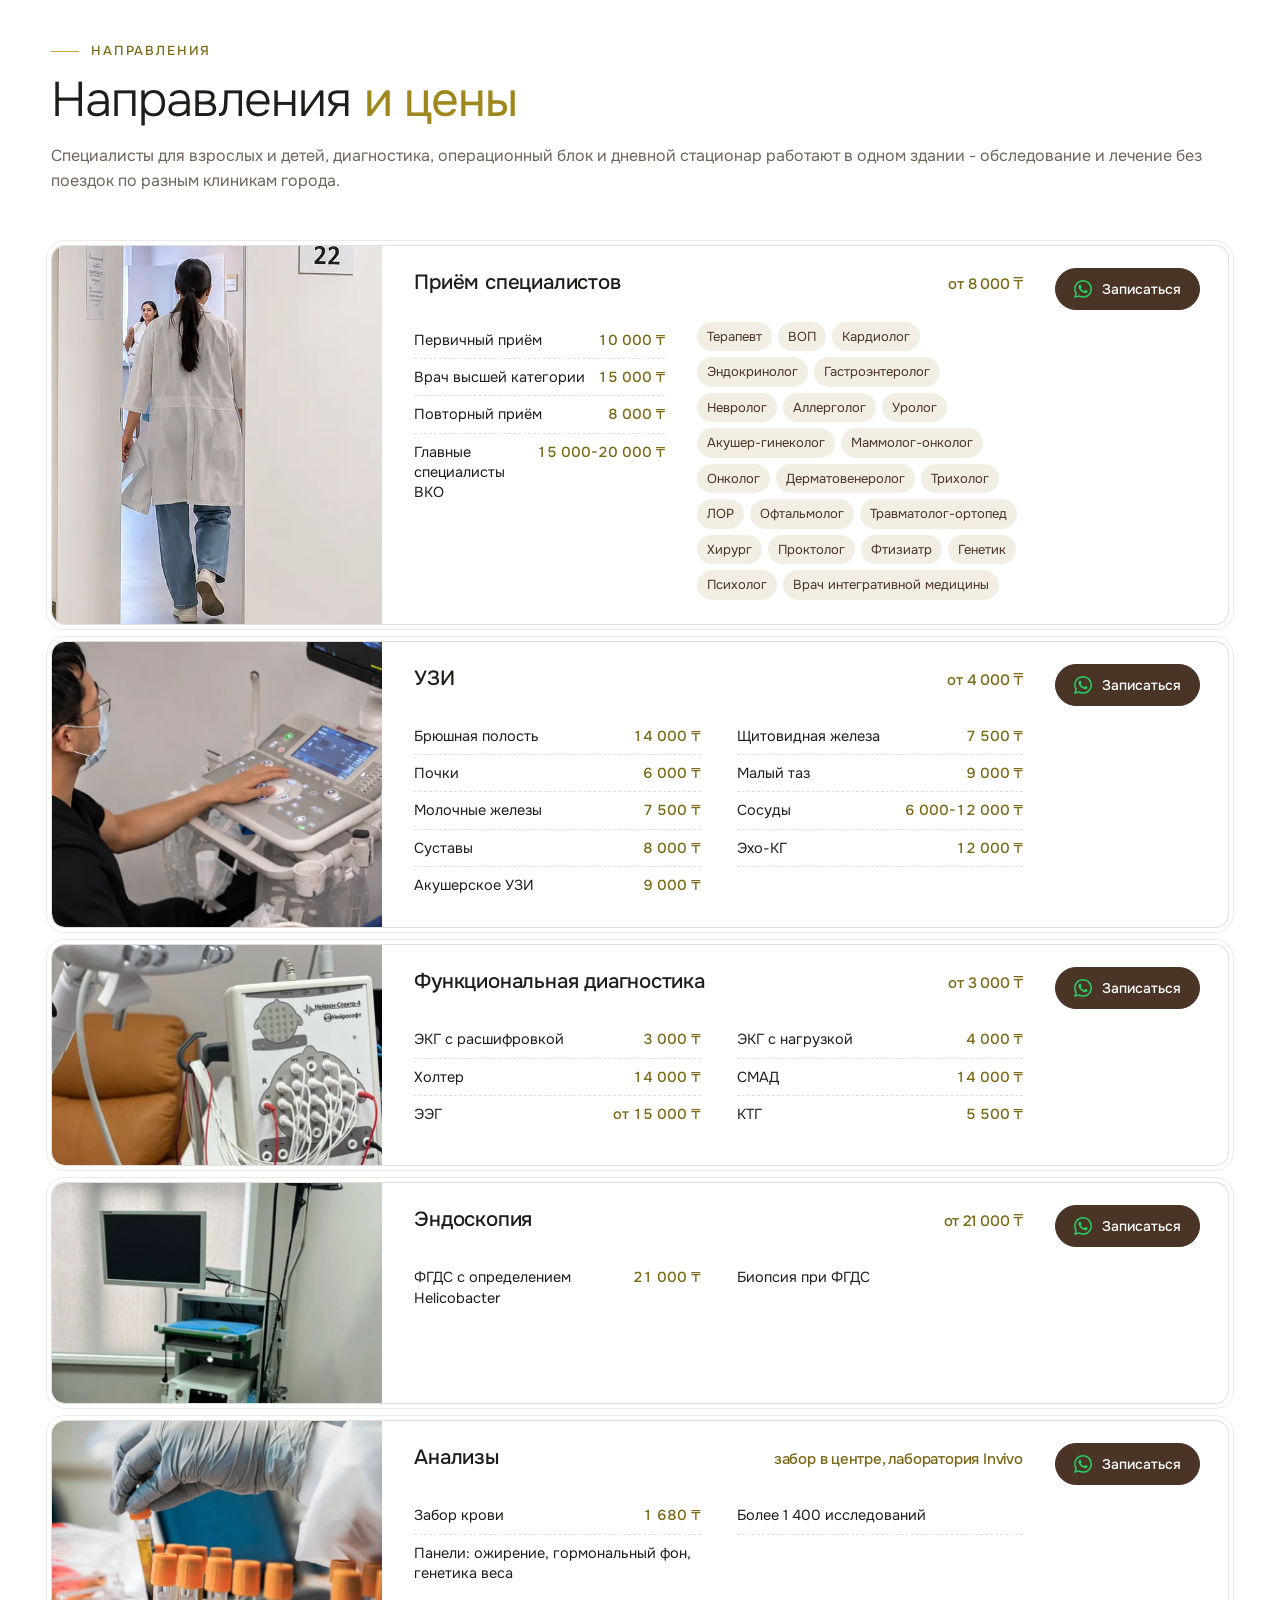
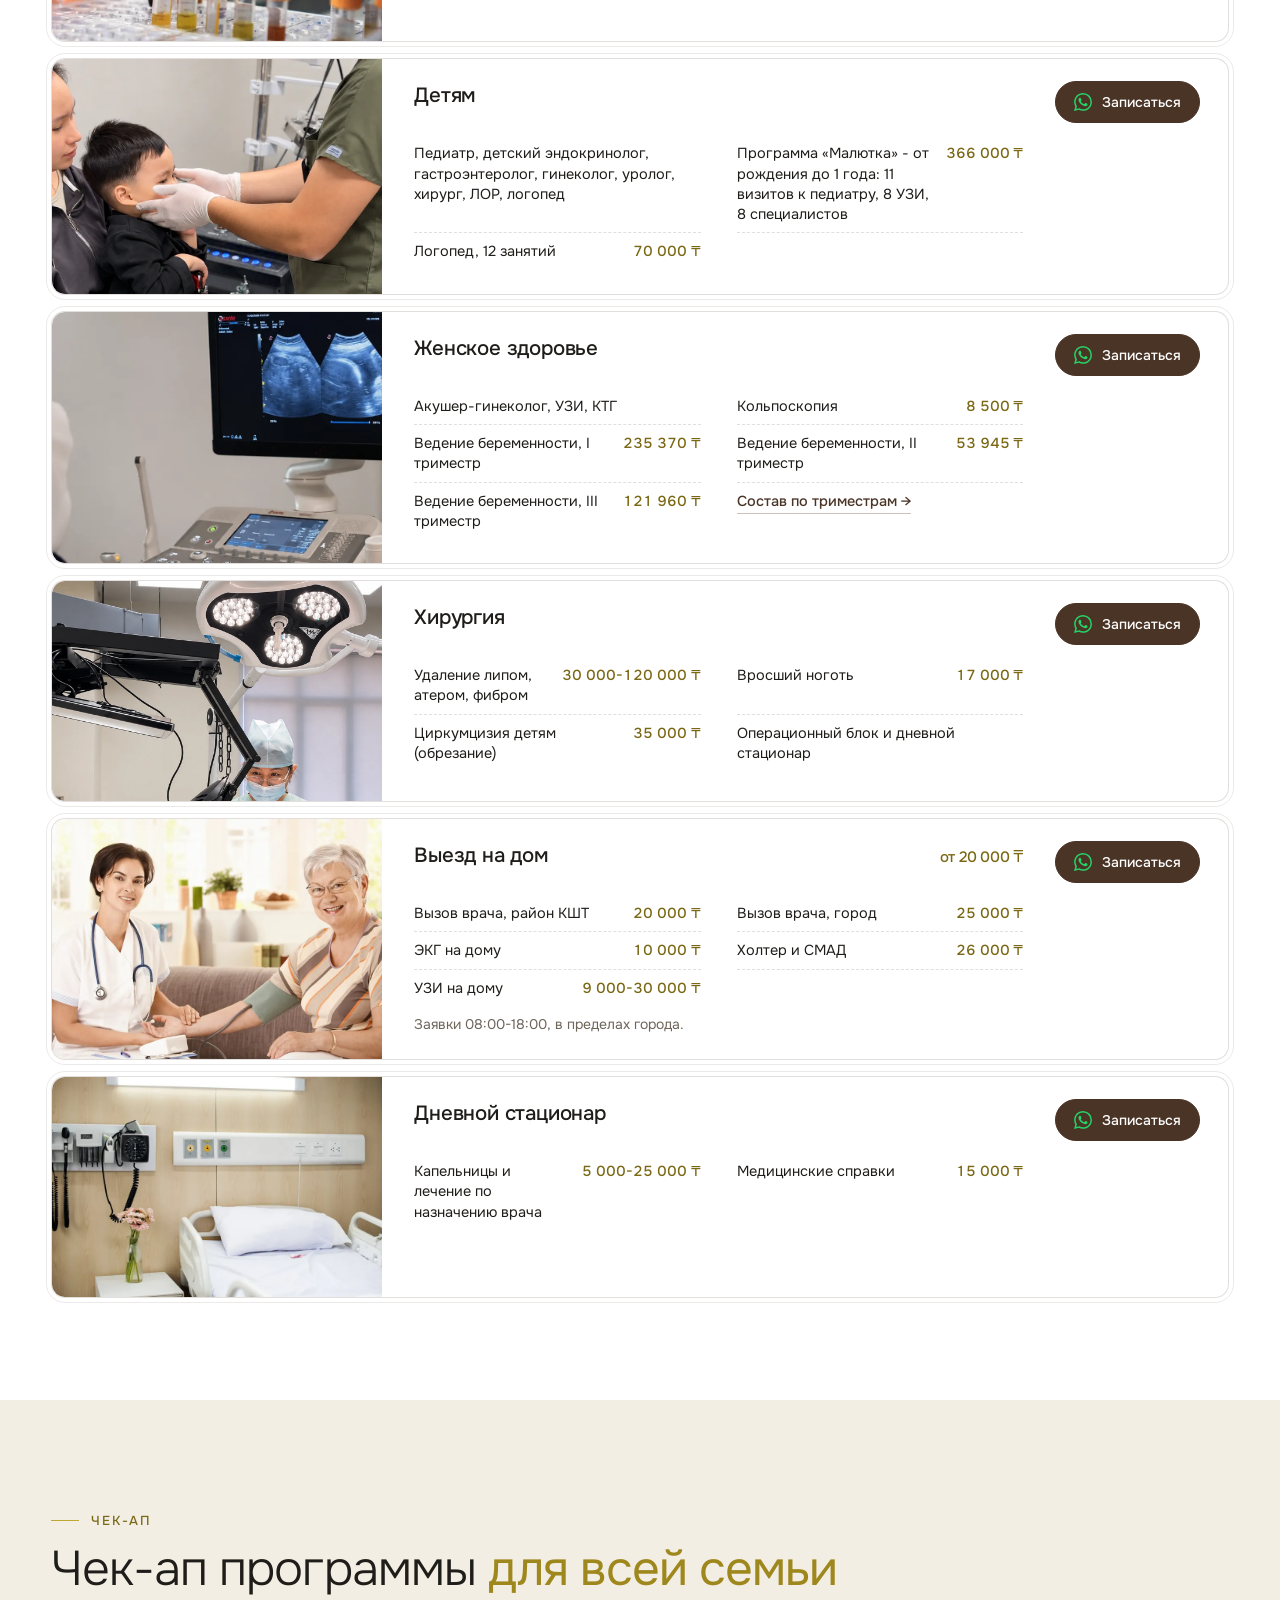
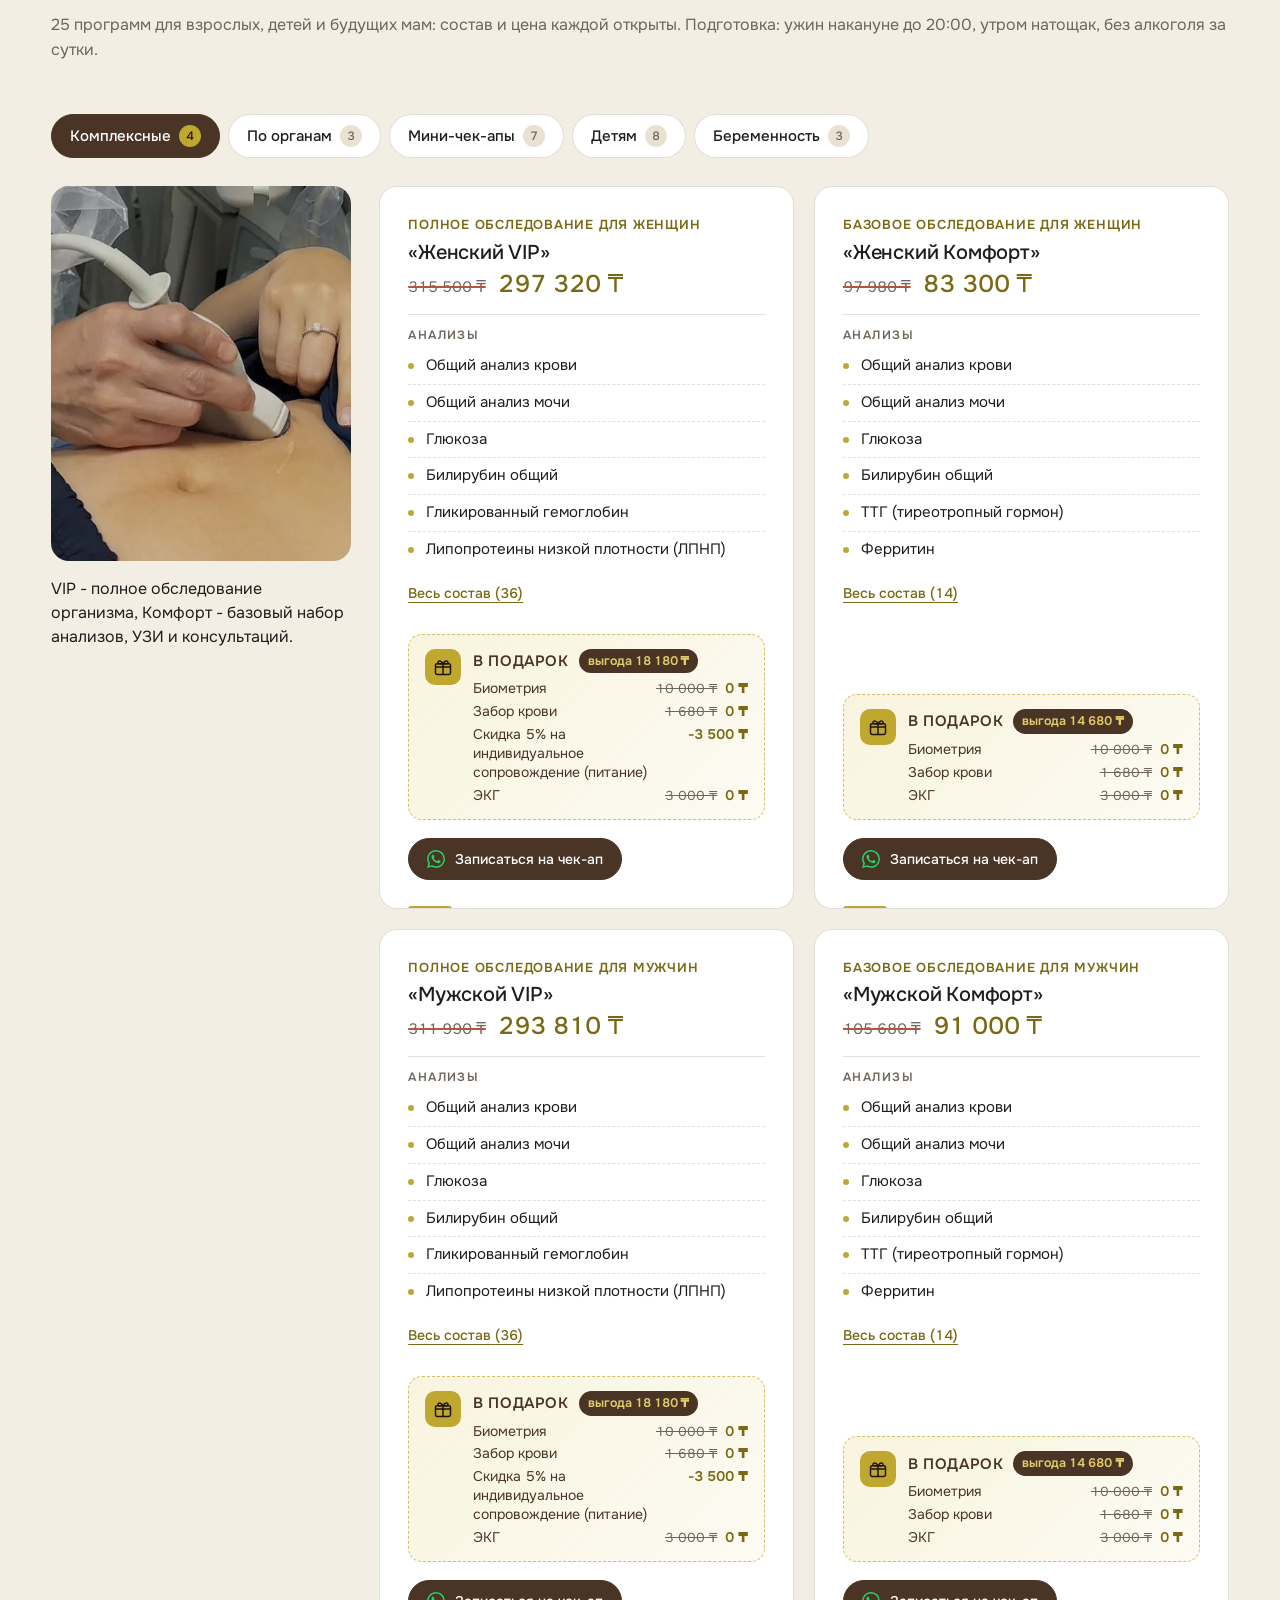
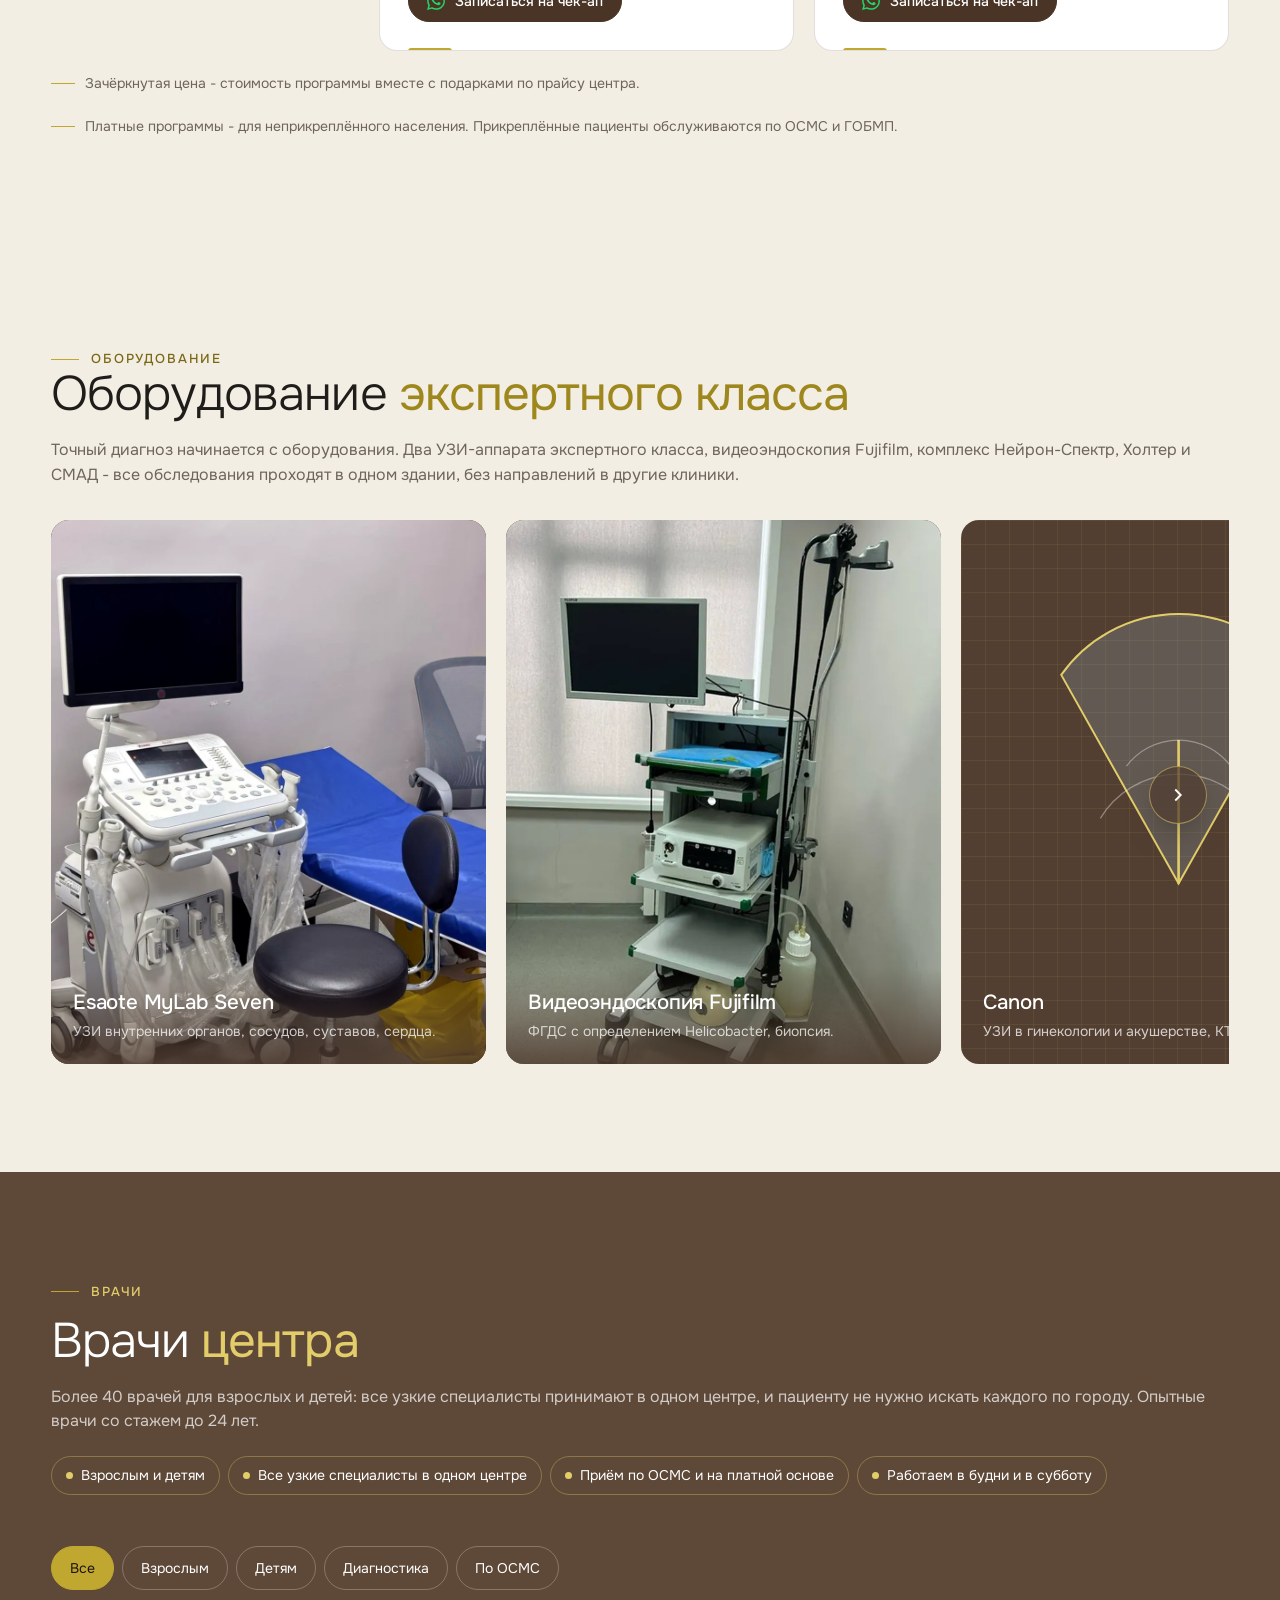
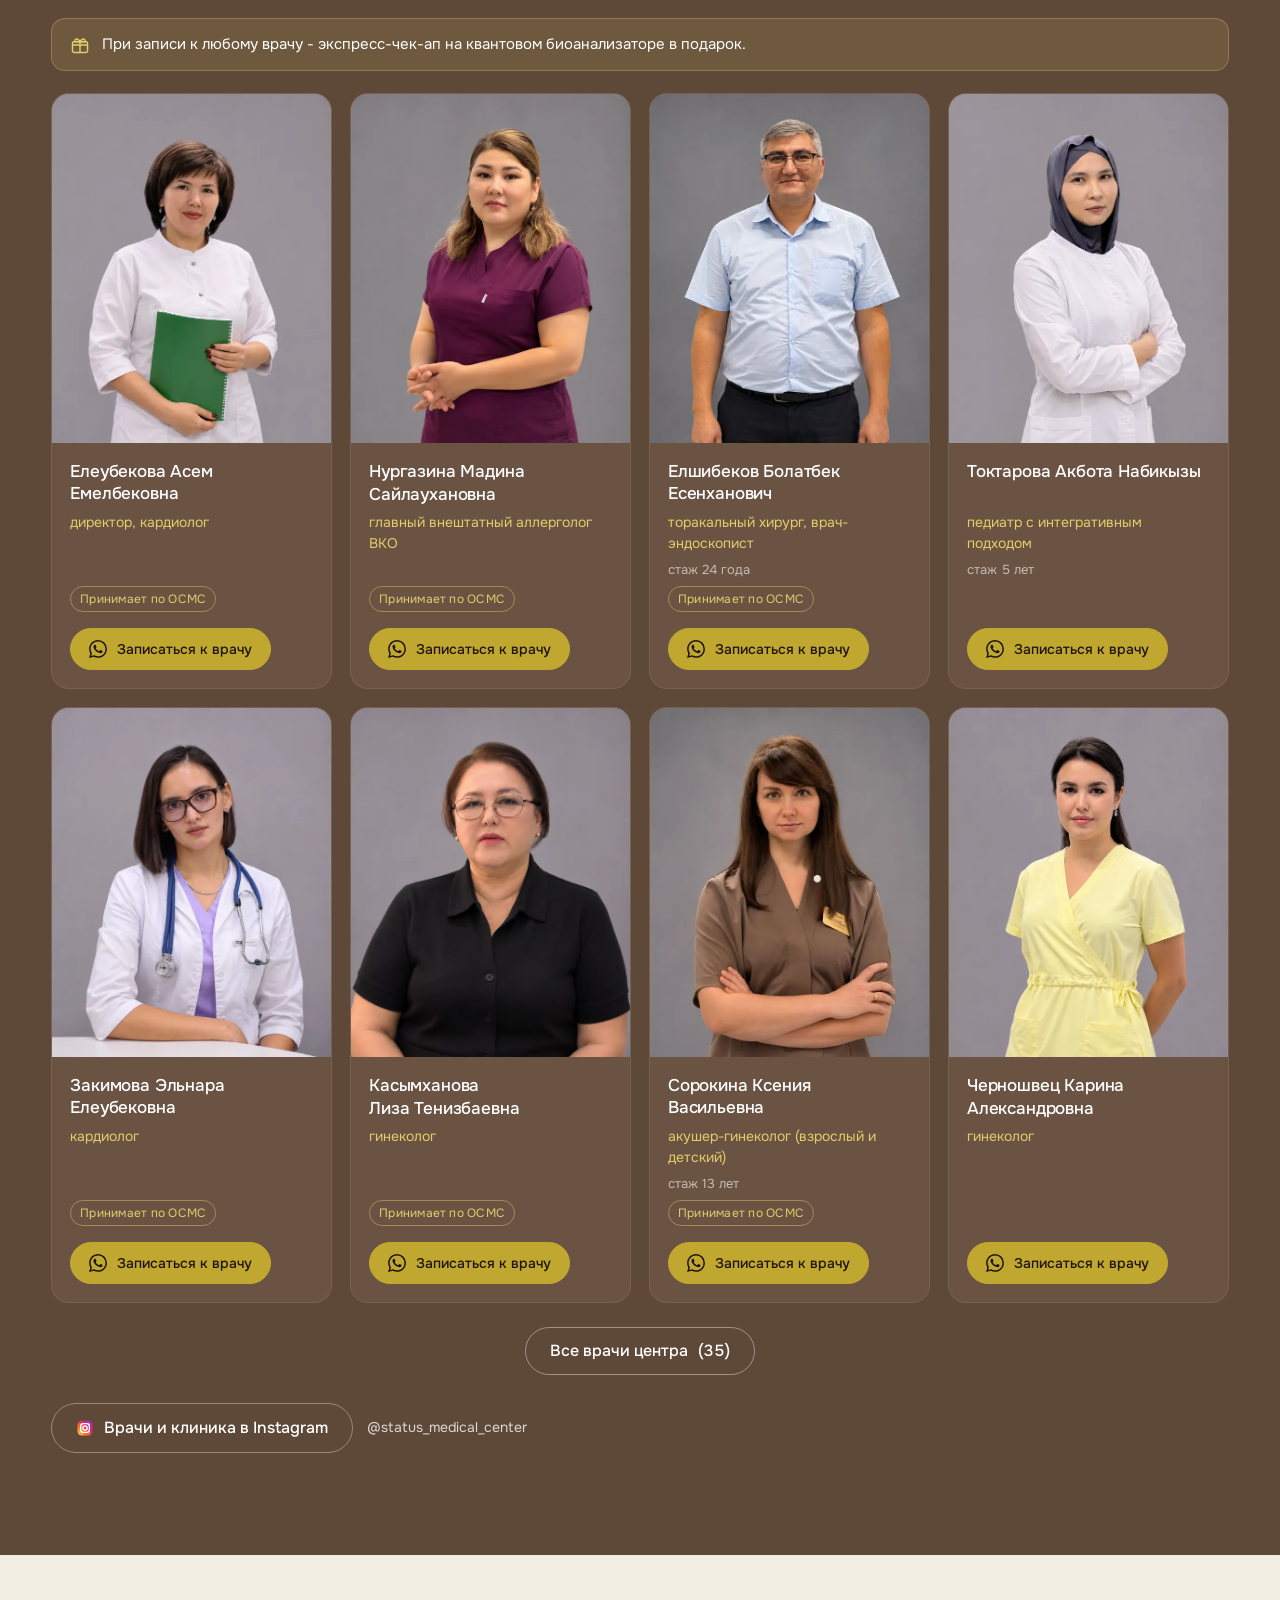
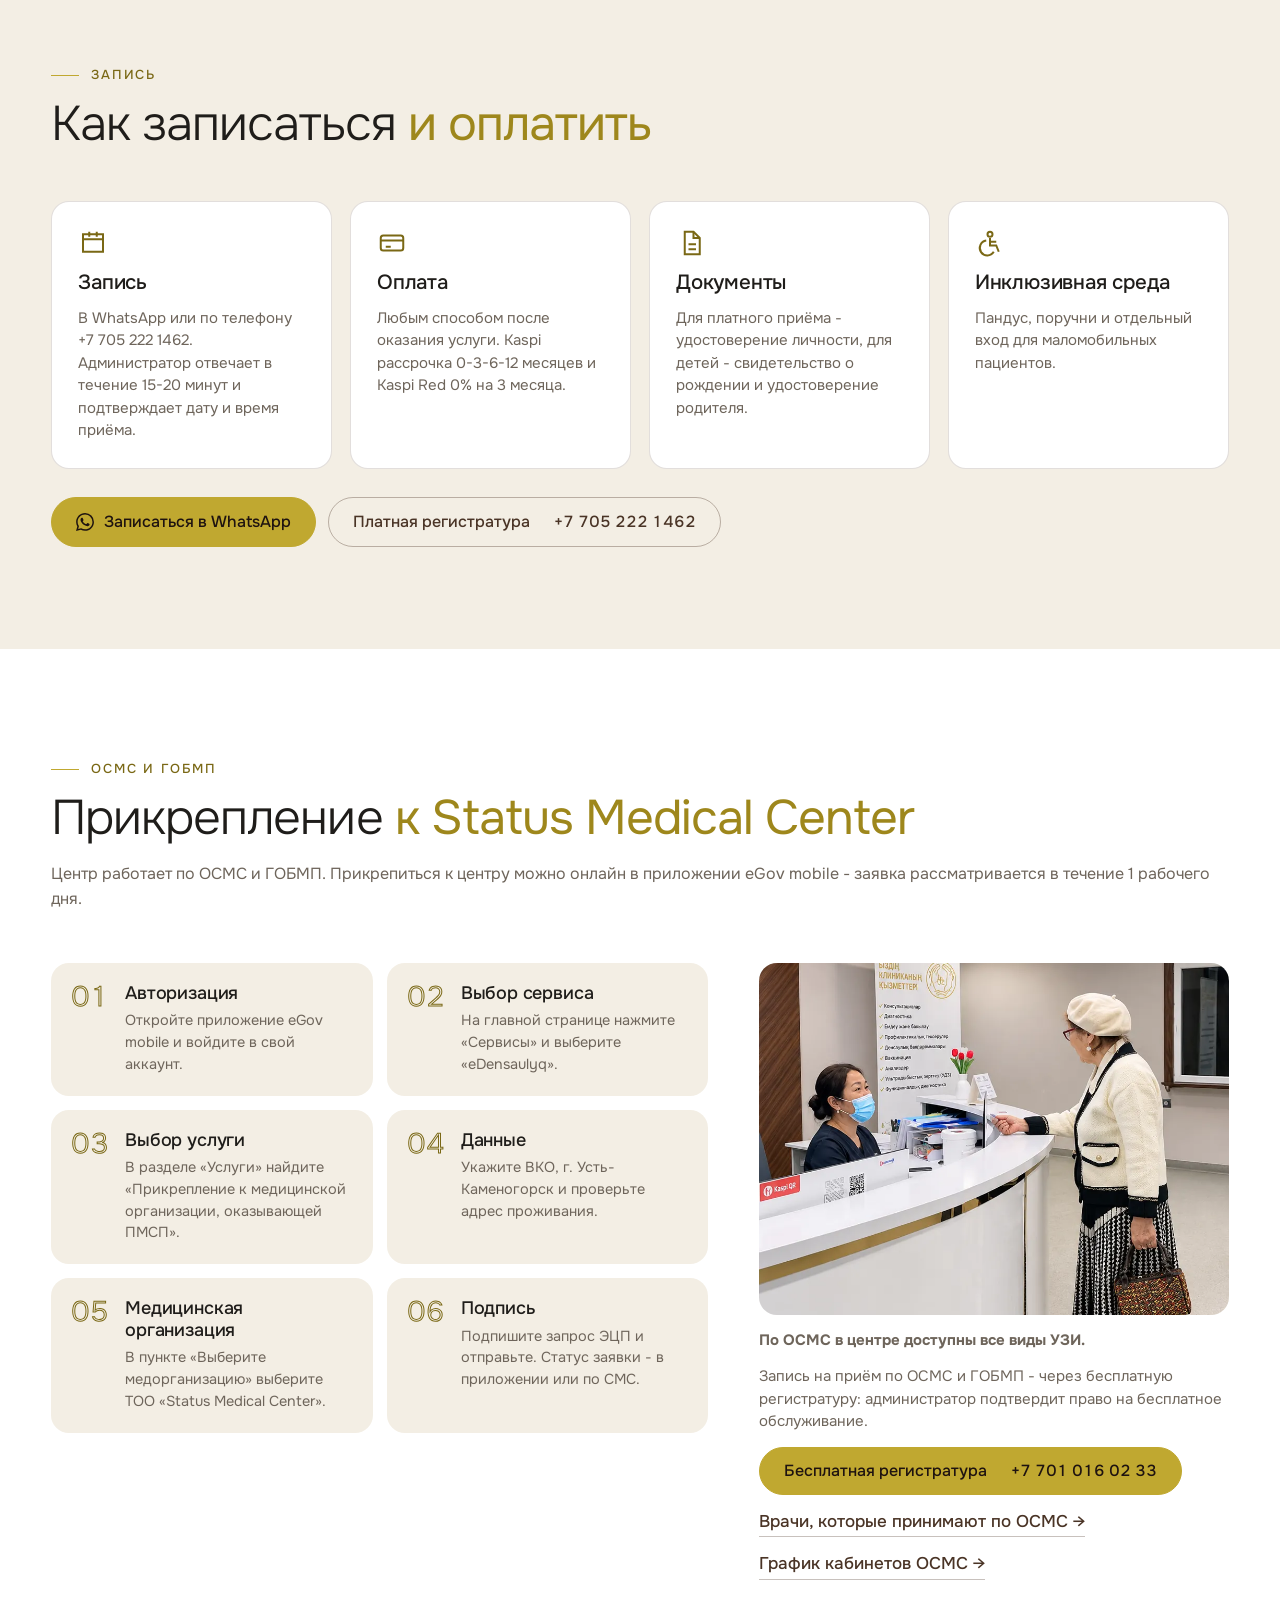
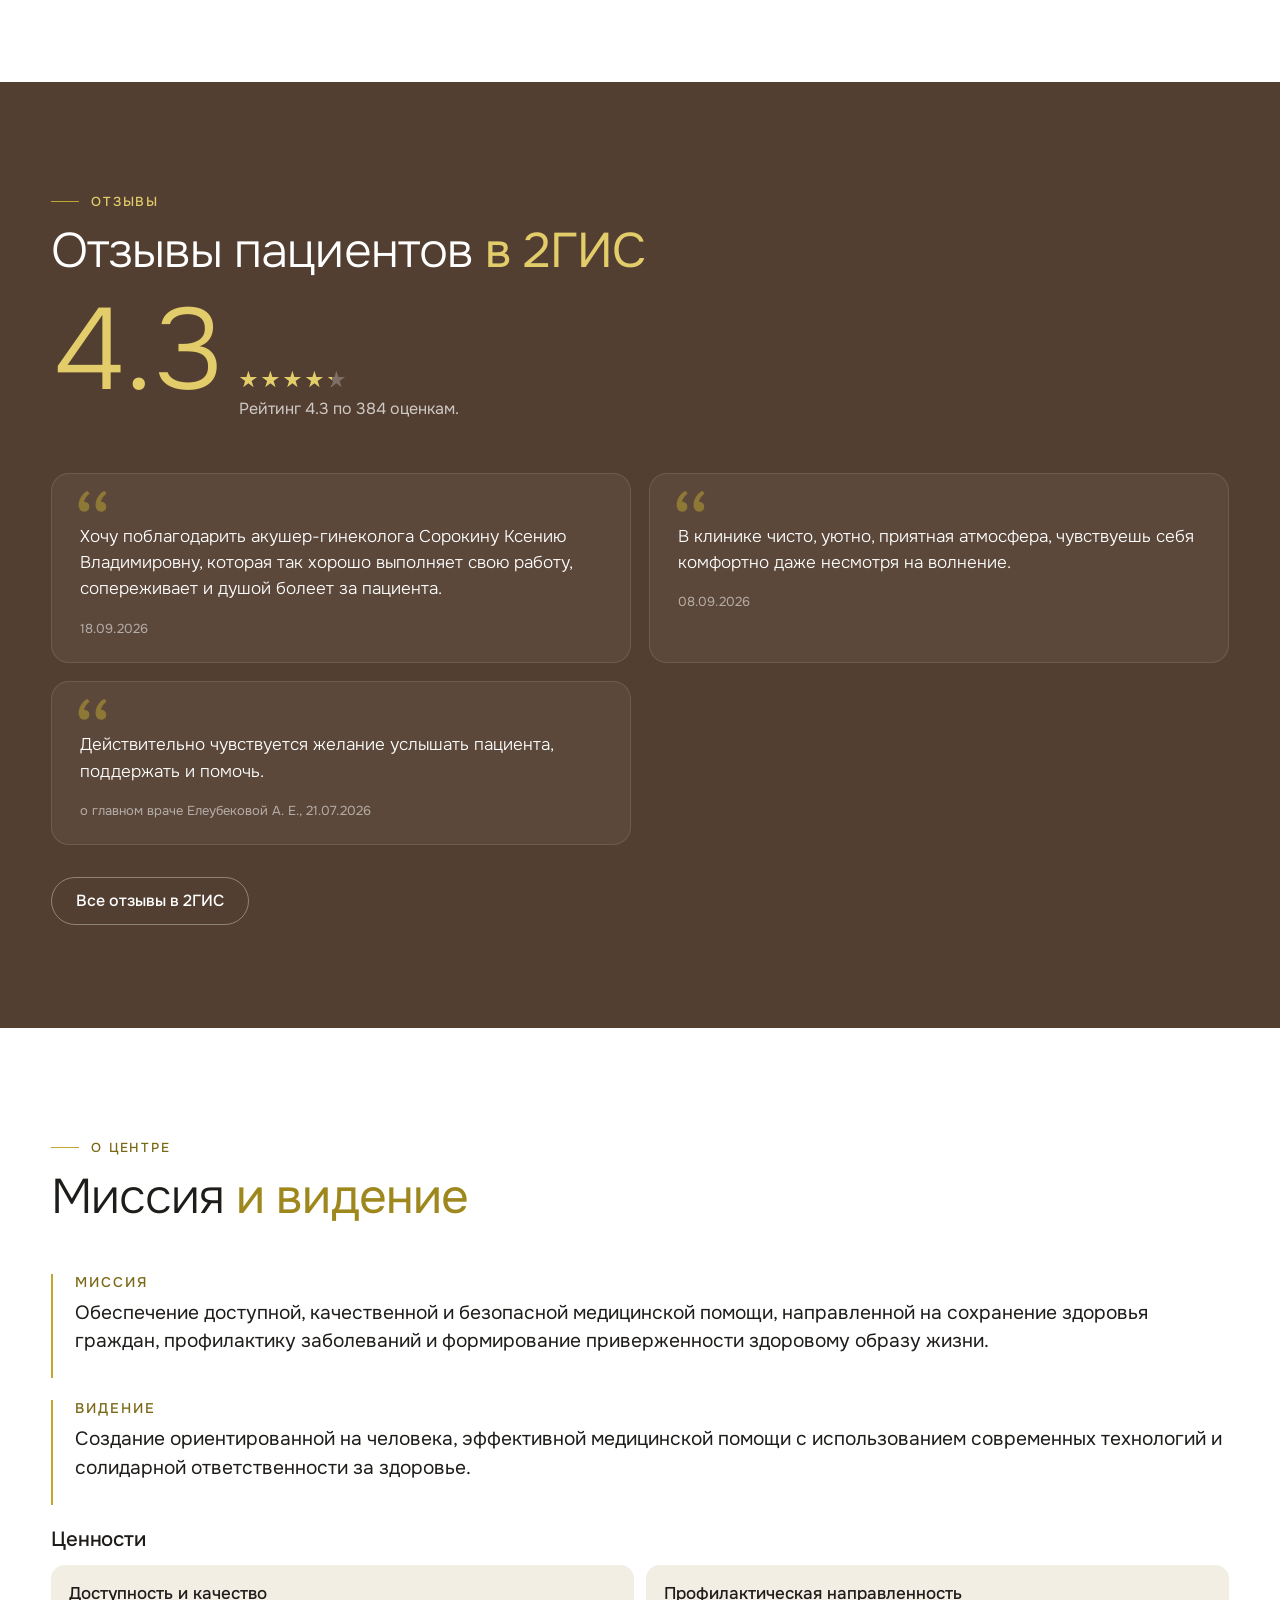
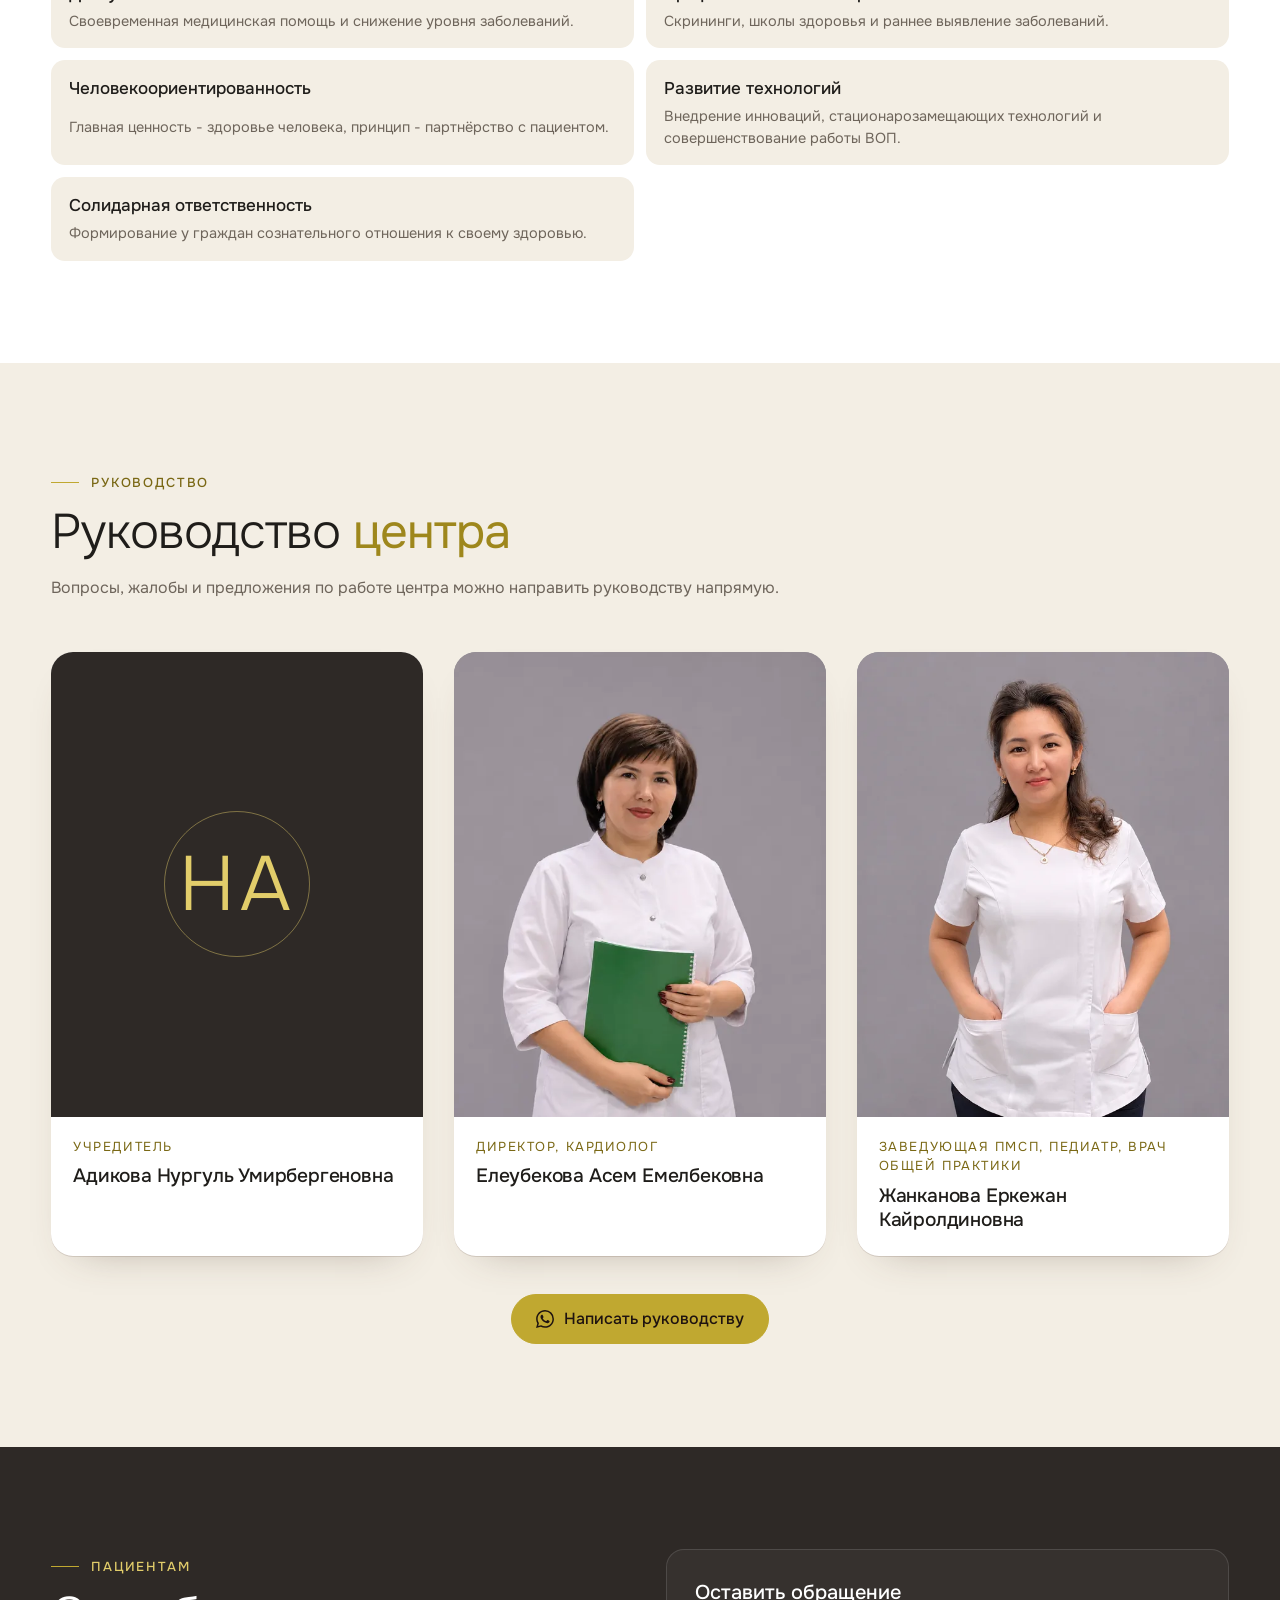
==== commit 89828597: "Врачи: отметка и фильтр «По ОСМС», Дусумова - детский кардиолог" ====
--- a/index.html
+++ b/index.html
@@ -25,7 +25,7 @@
 <link rel="preconnect" href="https://fonts.googleapis.com">
 <link rel="preconnect" href="https://fonts.gstatic.com" crossorigin>
 <link href="https://fonts.googleapis.com/css2?family=Onest:wght@300;400;500;600&display=swap" rel="stylesheet">
-<link rel="stylesheet" href="styles.css?v=20261125-3">
+<link rel="stylesheet" href="styles.css?v=20261125-4">
 <script type="application/ld+json">
 {
  "@context": "https://schema.org",
@@ -570,44 +570,45 @@
       <button type="button" data-f="adult" aria-pressed="false" data-i18n="v.f1">Взрослым</button>
       <button type="button" data-f="kids" aria-pressed="false" data-i18n="v.f2">Детям</button>
       <button type="button" data-f="diag" aria-pressed="false" data-i18n="v.f3">Диагностика</button>
+      <button type="button" data-f="osms" aria-pressed="false" data-i18n="v.f4">По ОСМС</button>
     </div>
     <p class="v-gift"><svg viewBox="0 0 24 24" width="20" height="20" fill="none" stroke="currentColor" stroke-width="1.8" aria-hidden="true"><rect x="3" y="8" width="18" height="13" rx="2"/><path d="M12 8v13M3 12h18M12 8c-2-4-6-4-6-1.5S9 8 12 8zm0 0c2-4 6-4 6-1.5S15 8 12 8z"/></svg><span data-i18n="v.gift">При записи к любому врачу - экспресс-чек-ап на квантовом биоанализаторе в подарок.</span></p>
     <div class="docs" id="docs">
-      <article class="doc" data-cat="adult diag"><div class="ph"><img src="assets/photos/doc-eleubekova.webp" width="600" height="800" alt="Елеубекова Асем Емелбековна" loading="lazy"></div><div class="body"><h3>Елеубекова Асем Емелбековна</h3><span class="spec" data-i18n="vd.s1">директор, кардиолог</span><a class="btn sm gold wa" href="https://wa.me/77052221462" data-wa="Здравствуйте. Хочу записаться на приём к врачу: Елеубекова Асем Емелбековна, кардиолог."><svg class="ic" aria-hidden="true"><use href="#ic-wa"/></svg><span data-i18n="v.btn">Записаться к врачу</span></a></div></article>
-      <article class="doc" data-cat="adult kids"><div class="ph"><img src="assets/photos/doc-nurgazina.webp" width="600" height="800" alt="Нургазина Мадина Сайлаухановна" loading="lazy"></div><div class="body"><h3>Нургазина Мадина Сайлаухановна</h3><span class="spec" data-i18n="vd.s2">главный внештатный аллерголог ВКО</span><a class="btn sm gold wa" href="https://wa.me/77052221462" data-wa="Здравствуйте. Хочу записаться на приём к врачу: Нургазина Мадина Сайлаухановна, главный внештатный аллерголог ВКО."><svg class="ic" aria-hidden="true"><use href="#ic-wa"/></svg><span data-i18n="v.btn">Записаться к врачу</span></a></div></article>
-      <article class="doc" data-cat="adult diag"><div class="ph"><img src="assets/photos/doc-elshibekov.webp" width="600" height="800" alt="Елшибеков Болатбек Есенханович" loading="lazy"></div><div class="body"><h3>Елшибеков Болатбек Есенханович</h3><span class="spec" data-i18n="vd.s3">торакальный хирург, врач-эндоскопист</span><span class="exp" data-i18n="vd.e24">стаж 24&nbsp;года</span><a class="btn sm gold wa" href="https://wa.me/77052221462" data-wa="Здравствуйте. Хочу записаться на приём к врачу: Елшибеков Болатбек Есенханович, торакальный хирург, врач-эндоскопист."><svg class="ic" aria-hidden="true"><use href="#ic-wa"/></svg><span data-i18n="v.btn">Записаться к врачу</span></a></div></article>
+      <article class="doc" data-cat="adult diag osms"><div class="ph"><img src="assets/photos/doc-eleubekova.webp" width="600" height="800" alt="Елеубекова Асем Емелбековна" loading="lazy"></div><div class="body"><h3>Елеубекова Асем Емелбековна</h3><span class="spec" data-i18n="vd.s1">директор, кардиолог</span><span class="osms-b" data-i18n="v.osb">Принимает по ОСМС</span><a class="btn sm gold wa" href="https://wa.me/77052221462" data-wa="Здравствуйте. Хочу записаться на приём к врачу: Елеубекова Асем Емелбековна, кардиолог."><svg class="ic" aria-hidden="true"><use href="#ic-wa"/></svg><span data-i18n="v.btn">Записаться к врачу</span></a></div></article>
+      <article class="doc" data-cat="adult kids osms"><div class="ph"><img src="assets/photos/doc-nurgazina.webp" width="600" height="800" alt="Нургазина Мадина Сайлаухановна" loading="lazy"></div><div class="body"><h3>Нургазина Мадина Сайлаухановна</h3><span class="spec" data-i18n="vd.s2">главный внештатный аллерголог ВКО</span><span class="osms-b" data-i18n="v.osb">Принимает по ОСМС</span><a class="btn sm gold wa" href="https://wa.me/77052221462" data-wa="Здравствуйте. Хочу записаться на приём к врачу: Нургазина Мадина Сайлаухановна, главный внештатный аллерголог ВКО."><svg class="ic" aria-hidden="true"><use href="#ic-wa"/></svg><span data-i18n="v.btn">Записаться к врачу</span></a></div></article>
+      <article class="doc" data-cat="adult diag osms"><div class="ph"><img src="assets/photos/doc-elshibekov.webp" width="600" height="800" alt="Елшибеков Болатбек Есенханович" loading="lazy"></div><div class="body"><h3>Елшибеков Болатбек Есенханович</h3><span class="spec" data-i18n="vd.s3">торакальный хирург, врач-эндоскопист</span><span class="exp" data-i18n="vd.e24">стаж 24&nbsp;года</span><span class="osms-b" data-i18n="v.osb">Принимает по ОСМС</span><a class="btn sm gold wa" href="https://wa.me/77052221462" data-wa="Здравствуйте. Хочу записаться на приём к врачу: Елшибеков Болатбек Есенханович, торакальный хирург, врач-эндоскопист."><svg class="ic" aria-hidden="true"><use href="#ic-wa"/></svg><span data-i18n="v.btn">Записаться к врачу</span></a></div></article>
       <article class="doc" data-cat="kids adult"><div class="ph"><img src="assets/photos/doc-toktarova.webp" width="600" height="800" alt="Токтарова Акбота Набикызы" loading="lazy"></div><div class="body"><h3>Токтарова Акбота Набикызы</h3><span class="spec" data-i18n="vd.s4">педиатр с интегративным подходом</span><span class="exp" data-i18n="vd.e5">стаж 5&nbsp;лет</span><a class="btn sm gold wa" href="https://wa.me/77052221462" data-wa="Здравствуйте. Хочу записаться на приём к врачу: Токтарова Акбота Набикызы, педиатр с интегративным подходом."><svg class="ic" aria-hidden="true"><use href="#ic-wa"/></svg><span data-i18n="v.btn">Записаться к врачу</span></a></div></article>
-      <article class="doc" data-cat="adult"><div class="ph"><img src="assets/photos/doc-zakimova.webp" width="600" height="800" alt="Закимова Эльнара Елеубековна" loading="lazy"></div><div class="body"><h3>Закимова Эльнара Елеубековна</h3><span class="spec" data-i18n="vd.s5">кардиолог</span><a class="btn sm gold wa" href="https://wa.me/77052221462" data-wa="Здравствуйте. Хочу записаться на приём к врачу: Закимова Эльнара Елеубековна, кардиолог."><svg class="ic" aria-hidden="true"><use href="#ic-wa"/></svg><span data-i18n="v.btn">Записаться к врачу</span></a></div></article>
-      <article class="doc" data-cat="adult"><div class="ph"><img src="assets/photos/doc-kasymhanova.webp" width="600" height="800" alt="Касымханова Лиза Тенизбаевна" loading="lazy"></div><div class="body"><h3>Касымханова Лиза Тенизбаевна</h3><span class="spec" data-i18n="vd.s6">гинеколог</span><a class="btn sm gold wa" href="https://wa.me/77052221462" data-wa="Здравствуйте. Хочу записаться на приём к врачу: Касымханова Лиза Тенизбаевна, гинеколог."><svg class="ic" aria-hidden="true"><use href="#ic-wa"/></svg><span data-i18n="v.btn">Записаться к врачу</span></a></div></article>
-      <article class="doc" data-cat="adult kids"><div class="ph"><img src="assets/photos/doc-sorokina.webp" width="600" height="800" alt="Сорокина Ксения Васильевна" loading="lazy"></div><div class="body"><h3>Сорокина Ксения Васильевна</h3><span class="spec" data-i18n="vd.s7">акушер-гинеколог (взрослый и детский)</span><span class="exp" data-i18n="vd.e13">стаж 13&nbsp;лет</span><a class="btn sm gold wa" href="https://wa.me/77052221462" data-wa="Здравствуйте. Хочу записаться на приём к врачу: Сорокина Ксения Васильевна, акушер-гинеколог (взрослый и детский)."><svg class="ic" aria-hidden="true"><use href="#ic-wa"/></svg><span data-i18n="v.btn">Записаться к врачу</span></a></div></article>
+      <article class="doc" data-cat="adult osms"><div class="ph"><img src="assets/photos/doc-zakimova.webp" width="600" height="800" alt="Закимова Эльнара Елеубековна" loading="lazy"></div><div class="body"><h3>Закимова Эльнара Елеубековна</h3><span class="spec" data-i18n="vd.s5">кардиолог</span><span class="osms-b" data-i18n="v.osb">Принимает по ОСМС</span><a class="btn sm gold wa" href="https://wa.me/77052221462" data-wa="Здравствуйте. Хочу записаться на приём к врачу: Закимова Эльнара Елеубековна, кардиолог."><svg class="ic" aria-hidden="true"><use href="#ic-wa"/></svg><span data-i18n="v.btn">Записаться к врачу</span></a></div></article>
+      <article class="doc" data-cat="adult osms"><div class="ph"><img src="assets/photos/doc-kasymhanova.webp" width="600" height="800" alt="Касымханова Лиза Тенизбаевна" loading="lazy"></div><div class="body"><h3>Касымханова Лиза Тенизбаевна</h3><span class="spec" data-i18n="vd.s6">гинеколог</span><span class="osms-b" data-i18n="v.osb">Принимает по ОСМС</span><a class="btn sm gold wa" href="https://wa.me/77052221462" data-wa="Здравствуйте. Хочу записаться на приём к врачу: Касымханова Лиза Тенизбаевна, гинеколог."><svg class="ic" aria-hidden="true"><use href="#ic-wa"/></svg><span data-i18n="v.btn">Записаться к врачу</span></a></div></article>
+      <article class="doc" data-cat="adult kids osms"><div class="ph"><img src="assets/photos/doc-sorokina.webp" width="600" height="800" alt="Сорокина Ксения Васильевна" loading="lazy"></div><div class="body"><h3>Сорокина Ксения Васильевна</h3><span class="spec" data-i18n="vd.s7">акушер-гинеколог (взрослый и детский)</span><span class="exp" data-i18n="vd.e13">стаж 13&nbsp;лет</span><span class="osms-b" data-i18n="v.osb">Принимает по ОСМС</span><a class="btn sm gold wa" href="https://wa.me/77052221462" data-wa="Здравствуйте. Хочу записаться на приём к врачу: Сорокина Ксения Васильевна, акушер-гинеколог (взрослый и детский)."><svg class="ic" aria-hidden="true"><use href="#ic-wa"/></svg><span data-i18n="v.btn">Записаться к врачу</span></a></div></article>
       <article class="doc" data-cat="adult"><div class="ph"><img src="assets/photos/doc-chernoshvec.webp" width="600" height="800" alt="Черношвец Карина Александровна" loading="lazy"></div><div class="body"><h3>Черношвец Карина Александровна</h3><span class="spec" data-i18n="vd.s6">гинеколог</span><a class="btn sm gold wa" href="https://wa.me/77052221462" data-wa="Здравствуйте. Хочу записаться на приём к врачу: Черношвец Карина Александровна, гинеколог."><svg class="ic" aria-hidden="true"><use href="#ic-wa"/></svg><span data-i18n="v.btn">Записаться к врачу</span></a></div></article>
       <article class="doc" data-cat="adult"><div class="ph"><img src="assets/photos/doc-muhammad.webp" width="600" height="800" alt="Мухаммад Асия Равильевна" loading="lazy"></div><div class="body"><h3>Мухаммад Асия Равильевна</h3><span class="spec" data-i18n="vd.s8">невропатолог</span><span class="exp" data-i18n="vd.e15">стаж 15&nbsp;лет</span><a class="btn sm gold wa" href="https://wa.me/77052221462" data-wa="Здравствуйте. Хочу записаться на приём к врачу: Мухаммад Асия Равильевна, невропатолог."><svg class="ic" aria-hidden="true"><use href="#ic-wa"/></svg><span data-i18n="v.btn">Записаться к врачу</span></a></div></article>
-      <article class="doc" data-cat="adult"><div class="ph"><img src="assets/photos/doc-kazhiyakberova.webp" width="600" height="800" alt="Кажиякберова Салтанат Кажиякберовна" loading="lazy"></div><div class="body"><h3>Кажиякберова Салтанат Кажиякберовна</h3><span class="spec" data-i18n="vd.s9">невролог</span><a class="btn sm gold wa" href="https://wa.me/77052221462" data-wa="Здравствуйте. Хочу записаться на приём к врачу: Кажиякберова Салтанат Кажиякберовна, невролог."><svg class="ic" aria-hidden="true"><use href="#ic-wa"/></svg><span data-i18n="v.btn">Записаться к врачу</span></a></div></article>
-      <article class="doc" data-cat="adult kids"><div class="ph"><img src="assets/photos/doc-zhumabekov.webp" width="600" height="800" alt="Жумабеков Алишер Надирбекович" loading="lazy"></div><div class="body"><h3>Жумабеков Алишер Надирбекович</h3><span class="spec" data-i18n="vd.s10">ЛОР</span><span class="exp" data-i18n="vd.e4">стаж 4&nbsp;года</span><a class="btn sm gold wa" href="https://wa.me/77052221462" data-wa="Здравствуйте. Хочу записаться на приём к врачу: Жумабеков Алишер Надирбекович, ЛОР."><svg class="ic" aria-hidden="true"><use href="#ic-wa"/></svg><span data-i18n="v.btn">Записаться к врачу</span></a></div></article>
-      <article class="doc" data-cat="adult"><div class="ph"><img src="assets/photos/doc-oraziman.webp" width="600" height="800" alt="Оразиман Айғаным Дулатқызы" loading="lazy"></div><div class="body"><h3>Оразиман Айғаным Дулатқызы</h3><span class="spec" data-i18n="vd.s11">эндокринолог</span><span class="exp" data-i18n="vd.e3">стаж 3&nbsp;года</span><a class="btn sm gold wa" href="https://wa.me/77052221462" data-wa="Здравствуйте. Хочу записаться на приём к врачу: Оразиман Айғаным Дулатқызы, эндокринолог."><svg class="ic" aria-hidden="true"><use href="#ic-wa"/></svg><span data-i18n="v.btn">Записаться к врачу</span></a></div></article>
-      <article class="doc" data-cat="kids"><div class="ph"><img src="assets/photos/doc-dusumova.webp" width="600" height="800" alt="Дусумова Макпал Кенесхановна" loading="lazy"></div><div class="body"><h3>Дусумова Макпал Кенесхановна</h3><span class="spec" data-i18n="vd.s12">педиатр</span><span class="exp" data-i18n="vd.e15">стаж 15&nbsp;лет</span><a class="btn sm gold wa" href="https://wa.me/77052221462" data-wa="Здравствуйте. Хочу записаться на приём к врачу: Дусумова Макпал Кенесхановна, педиатр."><svg class="ic" aria-hidden="true"><use href="#ic-wa"/></svg><span data-i18n="v.btn">Записаться к врачу</span></a></div></article>
-      <article class="doc" data-cat="kids adult"><div class="ph"><img src="assets/photos/doc-zhankanova.webp?v=20261123-3" width="600" height="800" alt="Жанканова Еркежан Кайролдиновна" loading="lazy"></div><div class="body"><h3>Жанканова Еркежан Кайролдиновна</h3><span class="spec" data-i18n="vd.s13">заведующая ПМСП, педиатр, врач общей практики</span><a class="btn sm gold wa" href="https://wa.me/77052221462" data-wa="Здравствуйте. Хочу записаться на приём к врачу: Жанканова Еркежан Кайролдиновна, педиатр, врач общей практики."><svg class="ic" aria-hidden="true"><use href="#ic-wa"/></svg><span data-i18n="v.btn">Записаться к врачу</span></a></div></article>
-      <article class="doc" data-cat="kids"><div class="ph"><img src="assets/photos/doc-kabdugalieva.webp" width="600" height="800" alt="Кабдугалиева Сабина Рустемовна" loading="lazy"></div><div class="body"><h3>Кабдугалиева Сабина Рустемовна</h3><span class="spec" data-i18n="vd.s14">логопед-дефектолог</span><a class="btn sm gold wa" href="https://wa.me/77052221462" data-wa="Здравствуйте. Хочу записаться на приём к врачу: Кабдугалиева Сабина Рустемовна, логопед-дефектолог."><svg class="ic" aria-hidden="true"><use href="#ic-wa"/></svg><span data-i18n="v.btn">Записаться к врачу</span></a></div></article>
-      <article class="doc" data-cat="kids"><div class="ph"><img src="assets/photos/doc-orazgaliev.webp" width="600" height="800" alt="Оразгалиев Оралбек Амантаевич" loading="lazy"></div><div class="body"><h3>Оразгалиев Оралбек Амантаевич</h3><span class="spec" data-i18n="vd.s15">детский хирург</span><span class="exp" data-i18n="vd.e7">стаж 7&nbsp;лет</span><a class="btn sm gold wa" href="https://wa.me/77052221462" data-wa="Здравствуйте. Хочу записаться на приём к врачу: Оразгалиев Оралбек Амантаевич, детский хирург."><svg class="ic" aria-hidden="true"><use href="#ic-wa"/></svg><span data-i18n="v.btn">Записаться к врачу</span></a></div></article>
-      <article class="doc" data-cat="kids"><div class="ph"><img src="assets/photos/doc-kaisabekov.webp" width="600" height="800" alt="Қайсабеков Айбек Сержанович" loading="lazy"></div><div class="body"><h3>Қайсабеков Айбек Сержанович</h3><span class="spec" data-i18n="vd.s16">детский хирург-уролог</span><a class="btn sm gold wa" href="https://wa.me/77052221462" data-wa="Здравствуйте. Хочу записаться на приём к врачу: Қайсабеков Айбек Сержанович, детский хирург-уролог."><svg class="ic" aria-hidden="true"><use href="#ic-wa"/></svg><span data-i18n="v.btn">Записаться к врачу</span></a></div></article>
-      <article class="doc" data-cat="adult"><div class="ph"><img src="assets/photos/doc-aksholakov.webp" width="600" height="800" alt="Акшолаков Мухит Кадирбекович" loading="lazy"></div><div class="body"><h3>Акшолаков Мухит Кадирбекович</h3><span class="spec" data-i18n="vd.s17">пластический хирург</span><span class="exp" data-i18n="vd.e15">стаж 15&nbsp;лет</span><a class="btn sm gold wa" href="https://wa.me/77052221462" data-wa="Здравствуйте. Хочу записаться на приём к врачу: Акшолаков Мухит Кадирбекович, пластический хирург."><svg class="ic" aria-hidden="true"><use href="#ic-wa"/></svg><span data-i18n="v.btn">Записаться к врачу</span></a></div></article>
-      <article class="doc" data-cat="adult"><div class="ph"><img src="assets/photos/doc-ahmetov.webp" width="600" height="800" alt="Ахметов Даурен Багдатулы" loading="lazy"></div><div class="body"><h3>Ахметов Даурен Багдатулы</h3><span class="spec" data-i18n="vd.s18">уролог</span><span class="exp" data-i18n="vd.e6">стаж 6&nbsp;лет</span><a class="btn sm gold wa" href="https://wa.me/77052221462" data-wa="Здравствуйте. Хочу записаться на приём к врачу: Ахметов Даурен Багдатулы, уролог."><svg class="ic" aria-hidden="true"><use href="#ic-wa"/></svg><span data-i18n="v.btn">Записаться к врачу</span></a></div></article>
-      <article class="doc" data-cat="adult"><div class="ph"><img src="assets/photos/doc-gazizov.webp" width="600" height="800" alt="Ғазизов Жанболат Ержанұлы" loading="lazy"></div><div class="body"><h3>Ғазизов Жанболат Ержанұлы</h3><span class="spec" data-i18n="vd.s19">ортопед-травматолог</span><a class="btn sm gold wa" href="https://wa.me/77052221462" data-wa="Здравствуйте. Хочу записаться на приём к врачу: Ғазизов Жанболат Ержанұлы, ортопед-травматолог."><svg class="ic" aria-hidden="true"><use href="#ic-wa"/></svg><span data-i18n="v.btn">Записаться к врачу</span></a></div></article>
-      <article class="doc" data-cat="adult kids"><div class="ph"><img src="assets/photos/doc-umarhanov.webp" width="600" height="800" alt="Умарханов Ерлан Талғанбекұлы" loading="lazy"></div><div class="body"><h3>Умарханов Ерлан Талғанбекұлы</h3><span class="spec" data-i18n="vd.s20">офтальмолог</span><a class="btn sm gold wa" href="https://wa.me/77052221462" data-wa="Здравствуйте. Хочу записаться на приём к врачу: Умарханов Ерлан Талғанбекұлы, офтальмолог."><svg class="ic" aria-hidden="true"><use href="#ic-wa"/></svg><span data-i18n="v.btn">Записаться к врачу</span></a></div></article>
+      <article class="doc" data-cat="adult osms"><div class="ph"><img src="assets/photos/doc-kazhiyakberova.webp" width="600" height="800" alt="Кажиякберова Салтанат Кажиякберовна" loading="lazy"></div><div class="body"><h3>Кажиякберова Салтанат Кажиякберовна</h3><span class="spec" data-i18n="vd.s9">невролог</span><span class="osms-b" data-i18n="v.osb">Принимает по ОСМС</span><a class="btn sm gold wa" href="https://wa.me/77052221462" data-wa="Здравствуйте. Хочу записаться на приём к врачу: Кажиякберова Салтанат Кажиякберовна, невролог."><svg class="ic" aria-hidden="true"><use href="#ic-wa"/></svg><span data-i18n="v.btn">Записаться к врачу</span></a></div></article>
+      <article class="doc" data-cat="adult kids osms"><div class="ph"><img src="assets/photos/doc-zhumabekov.webp" width="600" height="800" alt="Жумабеков Алишер Надирбекович" loading="lazy"></div><div class="body"><h3>Жумабеков Алишер Надирбекович</h3><span class="spec" data-i18n="vd.s10">ЛОР</span><span class="exp" data-i18n="vd.e4">стаж 4&nbsp;года</span><span class="osms-b" data-i18n="v.osb">Принимает по ОСМС</span><a class="btn sm gold wa" href="https://wa.me/77052221462" data-wa="Здравствуйте. Хочу записаться на приём к врачу: Жумабеков Алишер Надирбекович, ЛОР."><svg class="ic" aria-hidden="true"><use href="#ic-wa"/></svg><span data-i18n="v.btn">Записаться к врачу</span></a></div></article>
+      <article class="doc" data-cat="adult osms"><div class="ph"><img src="assets/photos/doc-oraziman.webp" width="600" height="800" alt="Оразиман Айғаным Дулатқызы" loading="lazy"></div><div class="body"><h3>Оразиман Айғаным Дулатқызы</h3><span class="spec" data-i18n="vd.s11">эндокринолог</span><span class="exp" data-i18n="vd.e3">стаж 3&nbsp;года</span><span class="osms-b" data-i18n="v.osb">Принимает по ОСМС</span><a class="btn sm gold wa" href="https://wa.me/77052221462" data-wa="Здравствуйте. Хочу записаться на приём к врачу: Оразиман Айғаным Дулатқызы, эндокринолог."><svg class="ic" aria-hidden="true"><use href="#ic-wa"/></svg><span data-i18n="v.btn">Записаться к врачу</span></a></div></article>
+      <article class="doc" data-cat="kids"><div class="ph"><img src="assets/photos/doc-dusumova.webp" width="600" height="800" alt="Дусумова Макпал Кенесхановна" loading="lazy"></div><div class="body"><h3>Дусумова Макпал Кенесхановна</h3><span class="spec" data-i18n="vd.s12c">педиатр, детский кардиолог</span><span class="exp" data-i18n="vd.e15">стаж 15&nbsp;лет</span><a class="btn sm gold wa" href="https://wa.me/77052221462" data-wa="Здравствуйте. Хочу записаться на приём к врачу: Дусумова Макпал Кенесхановна, педиатр, детский кардиолог."><svg class="ic" aria-hidden="true"><use href="#ic-wa"/></svg><span data-i18n="v.btn">Записаться к врачу</span></a></div></article>
+      <article class="doc" data-cat="kids adult osms"><div class="ph"><img src="assets/photos/doc-zhankanova.webp?v=20261123-3" width="600" height="800" alt="Жанканова Еркежан Кайролдиновна" loading="lazy"></div><div class="body"><h3>Жанканова Еркежан Кайролдиновна</h3><span class="spec" data-i18n="vd.s13">заведующая ПМСП, педиатр, врач общей практики</span><span class="osms-b" data-i18n="v.osb">Принимает по ОСМС</span><a class="btn sm gold wa" href="https://wa.me/77052221462" data-wa="Здравствуйте. Хочу записаться на приём к врачу: Жанканова Еркежан Кайролдиновна, педиатр, врач общей практики."><svg class="ic" aria-hidden="true"><use href="#ic-wa"/></svg><span data-i18n="v.btn">Записаться к врачу</span></a></div></article>
+      <article class="doc" data-cat="kids osms"><div class="ph"><img src="assets/photos/doc-kabdugalieva.webp" width="600" height="800" alt="Кабдугалиева Сабина Рустемовна" loading="lazy"></div><div class="body"><h3>Кабдугалиева Сабина Рустемовна</h3><span class="spec" data-i18n="vd.s14">логопед-дефектолог</span><span class="osms-b" data-i18n="v.osb">Принимает по ОСМС</span><a class="btn sm gold wa" href="https://wa.me/77052221462" data-wa="Здравствуйте. Хочу записаться на приём к врачу: Кабдугалиева Сабина Рустемовна, логопед-дефектолог."><svg class="ic" aria-hidden="true"><use href="#ic-wa"/></svg><span data-i18n="v.btn">Записаться к врачу</span></a></div></article>
+      <article class="doc" data-cat="kids osms"><div class="ph"><img src="assets/photos/doc-orazgaliev.webp" width="600" height="800" alt="Оразгалиев Оралбек Амантаевич" loading="lazy"></div><div class="body"><h3>Оразгалиев Оралбек Амантаевич</h3><span class="spec" data-i18n="vd.s15">детский хирург</span><span class="exp" data-i18n="vd.e7">стаж 7&nbsp;лет</span><span class="osms-b" data-i18n="v.osb">Принимает по ОСМС</span><a class="btn sm gold wa" href="https://wa.me/77052221462" data-wa="Здравствуйте. Хочу записаться на приём к врачу: Оразгалиев Оралбек Амантаевич, детский хирург."><svg class="ic" aria-hidden="true"><use href="#ic-wa"/></svg><span data-i18n="v.btn">Записаться к врачу</span></a></div></article>
+      <article class="doc" data-cat="kids osms"><div class="ph"><img src="assets/photos/doc-kaisabekov.webp" width="600" height="800" alt="Қайсабеков Айбек Сержанович" loading="lazy"></div><div class="body"><h3>Қайсабеков Айбек Сержанович</h3><span class="spec" data-i18n="vd.s16">детский хирург-уролог</span><span class="osms-b" data-i18n="v.osb">Принимает по ОСМС</span><a class="btn sm gold wa" href="https://wa.me/77052221462" data-wa="Здравствуйте. Хочу записаться на приём к врачу: Қайсабеков Айбек Сержанович, детский хирург-уролог."><svg class="ic" aria-hidden="true"><use href="#ic-wa"/></svg><span data-i18n="v.btn">Записаться к врачу</span></a></div></article>
+      <article class="doc" data-cat="adult osms"><div class="ph"><img src="assets/photos/doc-aksholakov.webp" width="600" height="800" alt="Акшолаков Мухит Кадирбекович" loading="lazy"></div><div class="body"><h3>Акшолаков Мухит Кадирбекович</h3><span class="spec" data-i18n="vd.s17">пластический хирург</span><span class="exp" data-i18n="vd.e15">стаж 15&nbsp;лет</span><span class="osms-b" data-i18n="v.osb">Принимает по ОСМС</span><a class="btn sm gold wa" href="https://wa.me/77052221462" data-wa="Здравствуйте. Хочу записаться на приём к врачу: Акшолаков Мухит Кадирбекович, пластический хирург."><svg class="ic" aria-hidden="true"><use href="#ic-wa"/></svg><span data-i18n="v.btn">Записаться к врачу</span></a></div></article>
+      <article class="doc" data-cat="adult osms"><div class="ph"><img src="assets/photos/doc-ahmetov.webp" width="600" height="800" alt="Ахметов Даурен Багдатулы" loading="lazy"></div><div class="body"><h3>Ахметов Даурен Багдатулы</h3><span class="spec" data-i18n="vd.s18">уролог</span><span class="exp" data-i18n="vd.e6">стаж 6&nbsp;лет</span><span class="osms-b" data-i18n="v.osb">Принимает по ОСМС</span><a class="btn sm gold wa" href="https://wa.me/77052221462" data-wa="Здравствуйте. Хочу записаться на приём к врачу: Ахметов Даурен Багдатулы, уролог."><svg class="ic" aria-hidden="true"><use href="#ic-wa"/></svg><span data-i18n="v.btn">Записаться к врачу</span></a></div></article>
+      <article class="doc" data-cat="adult osms"><div class="ph"><img src="assets/photos/doc-gazizov.webp" width="600" height="800" alt="Ғазизов Жанболат Ержанұлы" loading="lazy"></div><div class="body"><h3>Ғазизов Жанболат Ержанұлы</h3><span class="spec" data-i18n="vd.s19">ортопед-травматолог</span><span class="osms-b" data-i18n="v.osb">Принимает по ОСМС</span><a class="btn sm gold wa" href="https://wa.me/77052221462" data-wa="Здравствуйте. Хочу записаться на приём к врачу: Ғазизов Жанболат Ержанұлы, ортопед-травматолог."><svg class="ic" aria-hidden="true"><use href="#ic-wa"/></svg><span data-i18n="v.btn">Записаться к врачу</span></a></div></article>
+      <article class="doc" data-cat="adult kids osms"><div class="ph"><img src="assets/photos/doc-umarhanov.webp" width="600" height="800" alt="Умарханов Ерлан Талғанбекұлы" loading="lazy"></div><div class="body"><h3>Умарханов Ерлан Талғанбекұлы</h3><span class="spec" data-i18n="vd.s20">офтальмолог</span><span class="osms-b" data-i18n="v.osb">Принимает по ОСМС</span><a class="btn sm gold wa" href="https://wa.me/77052221462" data-wa="Здравствуйте. Хочу записаться на приём к врачу: Умарханов Ерлан Талғанбекұлы, офтальмолог."><svg class="ic" aria-hidden="true"><use href="#ic-wa"/></svg><span data-i18n="v.btn">Записаться к врачу</span></a></div></article>
       <article class="doc" data-cat="adult"><div class="ph"><img src="assets/photos/doc-bolatova.webp" width="600" height="800" alt="Болатова Жансая Болатқызы" loading="lazy"></div><div class="body"><h3>Болатова Жансая Болатқызы</h3><span class="spec" data-i18n="vd.s21">дерматолог, трихолог</span><span class="exp" data-i18n="vd.e7">стаж 7&nbsp;лет</span><a class="btn sm gold wa" href="https://wa.me/77052221462" data-wa="Здравствуйте. Хочу записаться на приём к врачу: Болатова Жансая Болатқызы, дерматолог, трихолог."><svg class="ic" aria-hidden="true"><use href="#ic-wa"/></svg><span data-i18n="v.btn">Записаться к врачу</span></a></div></article>
-      <article class="doc" data-cat="adult"><div class="ph none"><img src="assets/logo-current.svg" alt="" loading="lazy"></div><div class="body"><h3>Құрмашева Меруерт Болатқызы</h3><span class="spec" data-i18n="vd.s22">маммолог-онколог</span><a class="btn sm gold wa" href="https://wa.me/77052221462" data-wa="Здравствуйте. Хочу записаться на приём к врачу: Құрмашева Меруерт Болатқызы, маммолог-онколог."><svg class="ic" aria-hidden="true"><use href="#ic-wa"/></svg><span data-i18n="v.btn">Записаться к врачу</span></a></div></article>
-      <article class="doc" data-cat="adult kids"><div class="ph none"><img src="assets/logo-current.svg" alt="" loading="lazy"></div><div class="body"><h3>Касымханов Ерлан Есимханович</h3><span class="spec" data-i18n="vd.s10">ЛОР</span><a class="btn sm gold wa" href="https://wa.me/77052221462" data-wa="Здравствуйте. Хочу записаться на приём к врачу: Касымханов Ерлан Есимханович, ЛОР."><svg class="ic" aria-hidden="true"><use href="#ic-wa"/></svg><span data-i18n="v.btn">Записаться к врачу</span></a></div></article>
-      <article class="doc" data-cat="adult"><div class="ph"><img src="assets/photos/doc-kibatoldinova.webp?v=20261123-3" width="600" height="800" alt="Қибатолдинова Ақмарал Болатбекқызы" loading="lazy"></div><div class="body"><h3>Қибатолдинова Ақмарал Болатбекқызы</h3><span class="spec" data-i18n="vd.s23">дерматолог</span><a class="btn sm gold wa" href="https://wa.me/77052221462" data-wa="Здравствуйте. Хочу записаться на приём к врачу: Қибатолдинова Ақмарал Болатбекқызы, дерматолог."><svg class="ic" aria-hidden="true"><use href="#ic-wa"/></svg><span data-i18n="v.btn">Записаться к врачу</span></a></div></article>
-      <article class="doc" data-cat="diag"><div class="ph none"><img src="assets/logo-current.svg" alt="" loading="lazy"></div><div class="body"><h3>Мырзабеккызы Баян</h3><span class="spec" data-i18n="vd.s24">врач ультразвуковой диагностики</span><a class="btn sm gold wa" href="https://wa.me/77052221462" data-wa="Здравствуйте. Хочу записаться на приём к врачу: Мырзабеккызы Баян, врач УЗИ."><svg class="ic" aria-hidden="true"><use href="#ic-wa"/></svg><span data-i18n="v.btn">Записаться к врачу</span></a></div></article>
-      <article class="doc" data-cat="kids"><div class="ph"><img src="assets/photos/doc-tuleubekova.webp?v=20261123-3" width="600" height="800" alt="Төлеубекова Балжан Жанатбекқызы" loading="lazy"></div><div class="body"><h3>Төлеубекова Балжан Жанатбекқызы</h3><span class="spec" data-i18n="vd.s25">детский невропатолог</span><a class="btn sm gold wa" href="https://wa.me/77052221462" data-wa="Здравствуйте. Хочу записаться на приём к врачу: Төлеубекова Балжан Жанатбекқызы, детский невропатолог."><svg class="ic" aria-hidden="true"><use href="#ic-wa"/></svg><span data-i18n="v.btn">Записаться к врачу</span></a></div></article>
-      <article class="doc" data-cat="diag"><div class="ph"><img src="assets/photos/doc-kozhabekova.webp" width="600" height="800" alt="Кожабекова Гуланда Отемуратовна" loading="lazy"></div><div class="body"><h3>Кожабекова Гуланда Отемуратовна</h3><span class="spec" data-i18n="vd.s24">врач ультразвуковой диагностики</span><span class="exp" data-i18n="vd.e15">стаж 15&nbsp;лет</span><a class="btn sm gold wa" href="https://wa.me/77052221462" data-wa="Здравствуйте. Хочу записаться на приём к врачу: Кожабекова Гуланда Отемуратовна, врач УЗИ."><svg class="ic" aria-hidden="true"><use href="#ic-wa"/></svg><span data-i18n="v.btn">Записаться к врачу</span></a></div></article>
-      <article class="doc" data-cat="diag"><div class="ph"><img src="assets/photos/doc-zhumazhanova.webp" width="600" height="800" alt="Жумажанова Ардак Серикжановна" loading="lazy"></div><div class="body"><h3>Жумажанова Ардак Серикжановна</h3><span class="spec" data-i18n="vd.s24">врач ультразвуковой диагностики</span><a class="btn sm gold wa" href="https://wa.me/77052221462" data-wa="Здравствуйте. Хочу записаться на приём к врачу: Жумажанова Ардак Серикжановна, врач УЗИ."><svg class="ic" aria-hidden="true"><use href="#ic-wa"/></svg><span data-i18n="v.btn">Записаться к врачу</span></a></div></article>
-      <article class="doc" data-cat="diag"><div class="ph"><img src="assets/photos/doc-sabyrov.webp" width="600" height="800" alt="Сабыров Жомарт Сабырұлы" loading="lazy"></div><div class="body"><h3>Сабыров Жомарт Сабырұлы</h3><span class="spec" data-i18n="vd.s26">врач УЗИ, ЭХОКГ (УЗИ сердца)</span><a class="btn sm gold wa" href="https://wa.me/77052221462" data-wa="Здравствуйте. Хочу записаться на приём к врачу: Сабыров Жомарт Сабырұлы, врач УЗИ, ЭХОКГ (УЗИ сердца)."><svg class="ic" aria-hidden="true"><use href="#ic-wa"/></svg><span data-i18n="v.btn">Записаться к врачу</span></a></div></article>
-      <article class="doc" data-cat="diag"><div class="ph"><img src="assets/photos/doc-kairbekov.webp" width="600" height="800" alt="Каирбеков Олжас Женисович" loading="lazy"></div><div class="body"><h3>Каирбеков Олжас Женисович</h3><span class="spec" data-i18n="vd.s24">врач ультразвуковой диагностики</span><a class="btn sm gold wa" href="https://wa.me/77052221462" data-wa="Здравствуйте. Хочу записаться на приём к врачу: Каирбеков Олжас Женисович, врач УЗИ."><svg class="ic" aria-hidden="true"><use href="#ic-wa"/></svg><span data-i18n="v.btn">Записаться к врачу</span></a></div></article>
-      <article class="doc" data-cat="diag"><div class="ph none"><img src="assets/logo-current.svg" alt="" loading="lazy"></div><div class="body"><h3>Ахмерова Акмарал Муратовна</h3><span class="spec" data-i18n="vd.s24">врач ультразвуковой диагностики</span><a class="btn sm gold wa" href="https://wa.me/77052221462" data-wa="Здравствуйте. Хочу записаться на приём к врачу: Ахмерова Акмарал Муратовна, врач УЗИ."><svg class="ic" aria-hidden="true"><use href="#ic-wa"/></svg><span data-i18n="v.btn">Записаться к врачу</span></a></div></article>
-      <article class="doc" data-cat="diag"><div class="ph none"><img src="assets/logo-current.svg" alt="" loading="lazy"></div><div class="body"><h3>Изнаирова Наталья Владимировна</h3><span class="spec" data-i18n="vd.s24">врач ультразвуковой диагностики</span><a class="btn sm gold wa" href="https://wa.me/77052221462" data-wa="Здравствуйте. Хочу записаться на приём к врачу: Изнаирова Наталья Владимировна, врач УЗИ."><svg class="ic" aria-hidden="true"><use href="#ic-wa"/></svg><span data-i18n="v.btn">Записаться к врачу</span></a></div></article>
-      <article class="doc" data-cat="diag"><div class="ph none"><img src="assets/logo-current.svg" alt="" loading="lazy"></div><div class="body"><h3>Төлегенов Бауыржан Төлегенұлы</h3><span class="spec" data-i18n="vd.s24">врач ультразвуковой диагностики</span><a class="btn sm gold wa" href="https://wa.me/77052221462" data-wa="Здравствуйте. Хочу записаться на приём к врачу: Төлегенов Бауыржан Төлегенұлы, врач УЗИ."><svg class="ic" aria-hidden="true"><use href="#ic-wa"/></svg><span data-i18n="v.btn">Записаться к врачу</span></a></div></article>
-      <article class="doc" data-cat="adult"><div class="ph"><img src="assets/photos/doc-karimov.webp" width="600" height="800" alt="Кәрімов Абай Талғатұлы" loading="lazy"></div><div class="body"><h3>Кәрімов Абай Талғатұлы</h3><span class="spec" data-i18n="vd.s27">массажист</span><span class="exp" data-i18n="vd.e5">стаж 5&nbsp;лет</span><a class="btn sm gold wa" href="https://wa.me/77052221462" data-wa="Здравствуйте. Хочу записаться на приём к врачу: Кәрімов Абай Талғатұлы, массажист."><svg class="ic" aria-hidden="true"><use href="#ic-wa"/></svg><span data-i18n="v.btn">Записаться к врачу</span></a></div></article>
+      <article class="doc" data-cat="adult osms"><div class="ph none"><img src="assets/logo-current.svg" alt="" loading="lazy"></div><div class="body"><h3>Құрмашева Меруерт Болатқызы</h3><span class="spec" data-i18n="vd.s22">маммолог-онколог</span><span class="osms-b" data-i18n="v.osb">Принимает по ОСМС</span><a class="btn sm gold wa" href="https://wa.me/77052221462" data-wa="Здравствуйте. Хочу записаться на приём к врачу: Құрмашева Меруерт Болатқызы, маммолог-онколог."><svg class="ic" aria-hidden="true"><use href="#ic-wa"/></svg><span data-i18n="v.btn">Записаться к врачу</span></a></div></article>
+      <article class="doc" data-cat="adult kids osms"><div class="ph none"><img src="assets/logo-current.svg" alt="" loading="lazy"></div><div class="body"><h3>Касымханов Ерлан Есимханович</h3><span class="spec" data-i18n="vd.s10">ЛОР</span><span class="osms-b" data-i18n="v.osb">Принимает по ОСМС</span><a class="btn sm gold wa" href="https://wa.me/77052221462" data-wa="Здравствуйте. Хочу записаться на приём к врачу: Касымханов Ерлан Есимханович, ЛОР."><svg class="ic" aria-hidden="true"><use href="#ic-wa"/></svg><span data-i18n="v.btn">Записаться к врачу</span></a></div></article>
+      <article class="doc" data-cat="adult osms"><div class="ph"><img src="assets/photos/doc-kibatoldinova.webp?v=20261123-3" width="600" height="800" alt="Қибатолдинова Ақмарал Болатбекқызы" loading="lazy"></div><div class="body"><h3>Қибатолдинова Ақмарал Болатбекқызы</h3><span class="spec" data-i18n="vd.s23">дерматолог</span><span class="osms-b" data-i18n="v.osb">Принимает по ОСМС</span><a class="btn sm gold wa" href="https://wa.me/77052221462" data-wa="Здравствуйте. Хочу записаться на приём к врачу: Қибатолдинова Ақмарал Болатбекқызы, дерматолог."><svg class="ic" aria-hidden="true"><use href="#ic-wa"/></svg><span data-i18n="v.btn">Записаться к врачу</span></a></div></article>
+      <article class="doc" data-cat="diag osms"><div class="ph none"><img src="assets/logo-current.svg" alt="" loading="lazy"></div><div class="body"><h3>Мырзабеккызы Баян</h3><span class="spec" data-i18n="vd.s24">врач ультразвуковой диагностики</span><span class="osms-b" data-i18n="v.osb">Принимает по ОСМС</span><a class="btn sm gold wa" href="https://wa.me/77052221462" data-wa="Здравствуйте. Хочу записаться на приём к врачу: Мырзабеккызы Баян, врач УЗИ."><svg class="ic" aria-hidden="true"><use href="#ic-wa"/></svg><span data-i18n="v.btn">Записаться к врачу</span></a></div></article>
+      <article class="doc" data-cat="kids osms"><div class="ph"><img src="assets/photos/doc-tuleubekova.webp?v=20261123-3" width="600" height="800" alt="Төлеубекова Балжан Жанатбекқызы" loading="lazy"></div><div class="body"><h3>Төлеубекова Балжан Жанатбекқызы</h3><span class="spec" data-i18n="vd.s25">детский невропатолог</span><span class="osms-b" data-i18n="v.osb">Принимает по ОСМС</span><a class="btn sm gold wa" href="https://wa.me/77052221462" data-wa="Здравствуйте. Хочу записаться на приём к врачу: Төлеубекова Балжан Жанатбекқызы, детский невропатолог."><svg class="ic" aria-hidden="true"><use href="#ic-wa"/></svg><span data-i18n="v.btn">Записаться к врачу</span></a></div></article>
+      <article class="doc" data-cat="diag osms"><div class="ph"><img src="assets/photos/doc-kozhabekova.webp" width="600" height="800" alt="Кожабекова Гуланда Отемуратовна" loading="lazy"></div><div class="body"><h3>Кожабекова Гуланда Отемуратовна</h3><span class="spec" data-i18n="vd.s24">врач ультразвуковой диагностики</span><span class="exp" data-i18n="vd.e15">стаж 15&nbsp;лет</span><span class="osms-b" data-i18n="v.osb">Принимает по ОСМС</span><a class="btn sm gold wa" href="https://wa.me/77052221462" data-wa="Здравствуйте. Хочу записаться на приём к врачу: Кожабекова Гуланда Отемуратовна, врач УЗИ."><svg class="ic" aria-hidden="true"><use href="#ic-wa"/></svg><span data-i18n="v.btn">Записаться к врачу</span></a></div></article>
+      <article class="doc" data-cat="diag osms"><div class="ph"><img src="assets/photos/doc-zhumazhanova.webp" width="600" height="800" alt="Жумажанова Ардак Серикжановна" loading="lazy"></div><div class="body"><h3>Жумажанова Ардак Серикжановна</h3><span class="spec" data-i18n="vd.s24">врач ультразвуковой диагностики</span><span class="osms-b" data-i18n="v.osb">Принимает по ОСМС</span><a class="btn sm gold wa" href="https://wa.me/77052221462" data-wa="Здравствуйте. Хочу записаться на приём к врачу: Жумажанова Ардак Серикжановна, врач УЗИ."><svg class="ic" aria-hidden="true"><use href="#ic-wa"/></svg><span data-i18n="v.btn">Записаться к врачу</span></a></div></article>
+      <article class="doc" data-cat="diag osms"><div class="ph"><img src="assets/photos/doc-sabyrov.webp" width="600" height="800" alt="Сабыров Жомарт Сабырұлы" loading="lazy"></div><div class="body"><h3>Сабыров Жомарт Сабырұлы</h3><span class="spec" data-i18n="vd.s26">врач УЗИ, ЭХОКГ (УЗИ сердца)</span><span class="osms-b" data-i18n="v.osb">Принимает по ОСМС</span><a class="btn sm gold wa" href="https://wa.me/77052221462" data-wa="Здравствуйте. Хочу записаться на приём к врачу: Сабыров Жомарт Сабырұлы, врач УЗИ, ЭХОКГ (УЗИ сердца)."><svg class="ic" aria-hidden="true"><use href="#ic-wa"/></svg><span data-i18n="v.btn">Записаться к врачу</span></a></div></article>
+      <article class="doc" data-cat="diag osms"><div class="ph"><img src="assets/photos/doc-kairbekov.webp" width="600" height="800" alt="Каирбеков Олжас Женисович" loading="lazy"></div><div class="body"><h3>Каирбеков Олжас Женисович</h3><span class="spec" data-i18n="vd.s24">врач ультразвуковой диагностики</span><span class="osms-b" data-i18n="v.osb">Принимает по ОСМС</span><a class="btn sm gold wa" href="https://wa.me/77052221462" data-wa="Здравствуйте. Хочу записаться на приём к врачу: Каирбеков Олжас Женисович, врач УЗИ."><svg class="ic" aria-hidden="true"><use href="#ic-wa"/></svg><span data-i18n="v.btn">Записаться к врачу</span></a></div></article>
+      <article class="doc" data-cat="diag osms"><div class="ph none"><img src="assets/logo-current.svg" alt="" loading="lazy"></div><div class="body"><h3>Ахмерова Акмарал Муратовна</h3><span class="spec" data-i18n="vd.s24">врач ультразвуковой диагностики</span><span class="osms-b" data-i18n="v.osb">Принимает по ОСМС</span><a class="btn sm gold wa" href="https://wa.me/77052221462" data-wa="Здравствуйте. Хочу записаться на приём к врачу: Ахмерова Акмарал Муратовна, врач УЗИ."><svg class="ic" aria-hidden="true"><use href="#ic-wa"/></svg><span data-i18n="v.btn">Записаться к врачу</span></a></div></article>
+      <article class="doc" data-cat="diag osms"><div class="ph none"><img src="assets/logo-current.svg" alt="" loading="lazy"></div><div class="body"><h3>Изнаирова Наталья Владимировна</h3><span class="spec" data-i18n="vd.s24">врач ультразвуковой диагностики</span><span class="osms-b" data-i18n="v.osb">Принимает по ОСМС</span><a class="btn sm gold wa" href="https://wa.me/77052221462" data-wa="Здравствуйте. Хочу записаться на приём к врачу: Изнаирова Наталья Владимировна, врач УЗИ."><svg class="ic" aria-hidden="true"><use href="#ic-wa"/></svg><span data-i18n="v.btn">Записаться к врачу</span></a></div></article>
+      <article class="doc" data-cat="diag osms"><div class="ph none"><img src="assets/logo-current.svg" alt="" loading="lazy"></div><div class="body"><h3>Төлегенов Бауыржан Төлегенұлы</h3><span class="spec" data-i18n="vd.s24">врач ультразвуковой диагностики</span><span class="osms-b" data-i18n="v.osb">Принимает по ОСМС</span><a class="btn sm gold wa" href="https://wa.me/77052221462" data-wa="Здравствуйте. Хочу записаться на приём к врачу: Төлегенов Бауыржан Төлегенұлы, врач УЗИ."><svg class="ic" aria-hidden="true"><use href="#ic-wa"/></svg><span data-i18n="v.btn">Записаться к врачу</span></a></div></article>
+      <article class="doc" data-cat="adult osms"><div class="ph"><img src="assets/photos/doc-karimov.webp" width="600" height="800" alt="Кәрімов Абай Талғатұлы" loading="lazy"></div><div class="body"><h3>Кәрімов Абай Талғатұлы</h3><span class="spec" data-i18n="vd.s27">массажист</span><span class="exp" data-i18n="vd.e5">стаж 5&nbsp;лет</span><span class="osms-b" data-i18n="v.osb">Принимает по ОСМС</span><a class="btn sm gold wa" href="https://wa.me/77052221462" data-wa="Здравствуйте. Хочу записаться на приём к врачу: Кәрімов Абай Талғатұлы, массажист."><svg class="ic" aria-hidden="true"><use href="#ic-wa"/></svg><span data-i18n="v.btn">Записаться к врачу</span></a></div></article>
     </div>
     <p class="ig-more"><a class="btn ghost" href="https://www.instagram.com/status_medical_center" target="_blank" rel="noopener"><svg class="ic" aria-hidden="true"><use href="#ic-ig"/></svg><span data-i18n="v.ig">Врачи и клиника в Instagram</span></a><span class="nick">@status_medical_center</span></p>
   </div>
@@ -655,6 +656,7 @@
         <p class="os-uzi" data-i18n="os.uzi"><b>По ОСМС в центре доступны все виды УЗИ.</b></p>
         <p data-i18n="os.note">Запись на приём по ОСМС и ГОБМП - через бесплатную регистратуру: администратор подтвердит право на бесплатное обслуживание.</p>
         <a class="btn gold" href="tel:+77010160233"><span data-i18n="os.btn">Бесплатная регистратура</span>&nbsp;<span class="num">+7&nbsp;701&nbsp;016 02 33</span></a>
+        <a class="link os-gr" href="#vrachi" data-doc-f="osms" data-i18n="os.dr">Врачи, которые принимают по ОСМС →</a>
         <a class="link os-gr" href="#grafik" data-i18n="os.gr">График кабинетов ОСМС →</a>
       </aside>
     </div>
@@ -839,6 +841,6 @@
 <script src="assets/vendor/ScrollTrigger.min.js"></script>
 <script src="assets/vendor/SplitText.min.js"></script>
 <script src="assets/vendor/lenis.min.js"></script>
-<script src="script.js?v=20261125-3"></script>
+<script src="script.js?v=20261125-4"></script>
 </body>
 </html>
--- a/styles.css
+++ b/styles.css
@@ -1487,3 +1487,7 @@
   .ck-grid{grid-template-columns:minmax(0,1fr)}
   .ck-tabs [role="tab"]{padding:9px 14px;font-size:14px}
 }
+
+/* врачи: отметка ОСМС (25.11.2026) */
+.doc .osms-b{align-self:flex-start;padding:3px 9px;border-radius:999px;border:1px solid rgba(226,205,106,.45);color:var(--gold-2);font-size:12px;letter-spacing:.02em}
+.doc .body .osms-b{margin-top:auto;margin-bottom:10px}.doc .body .osms-b+.btn{margin-top:0}
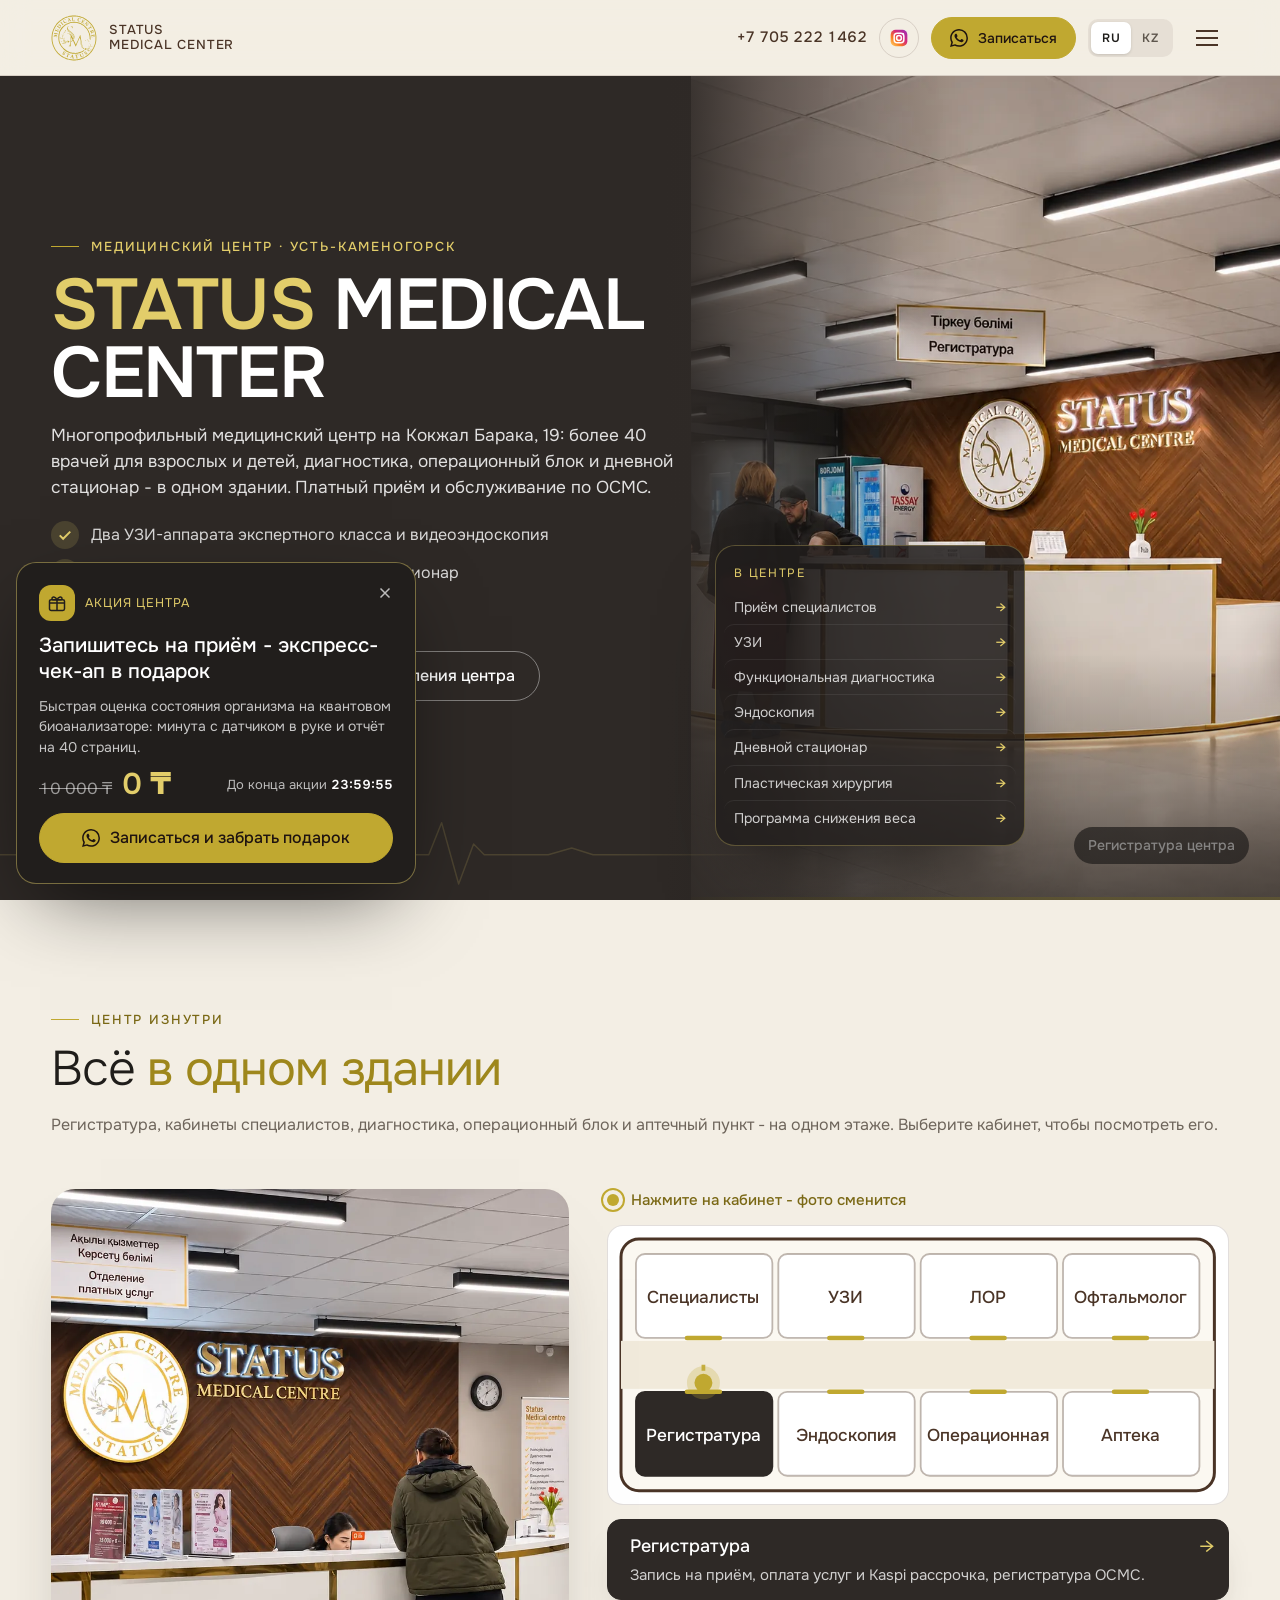
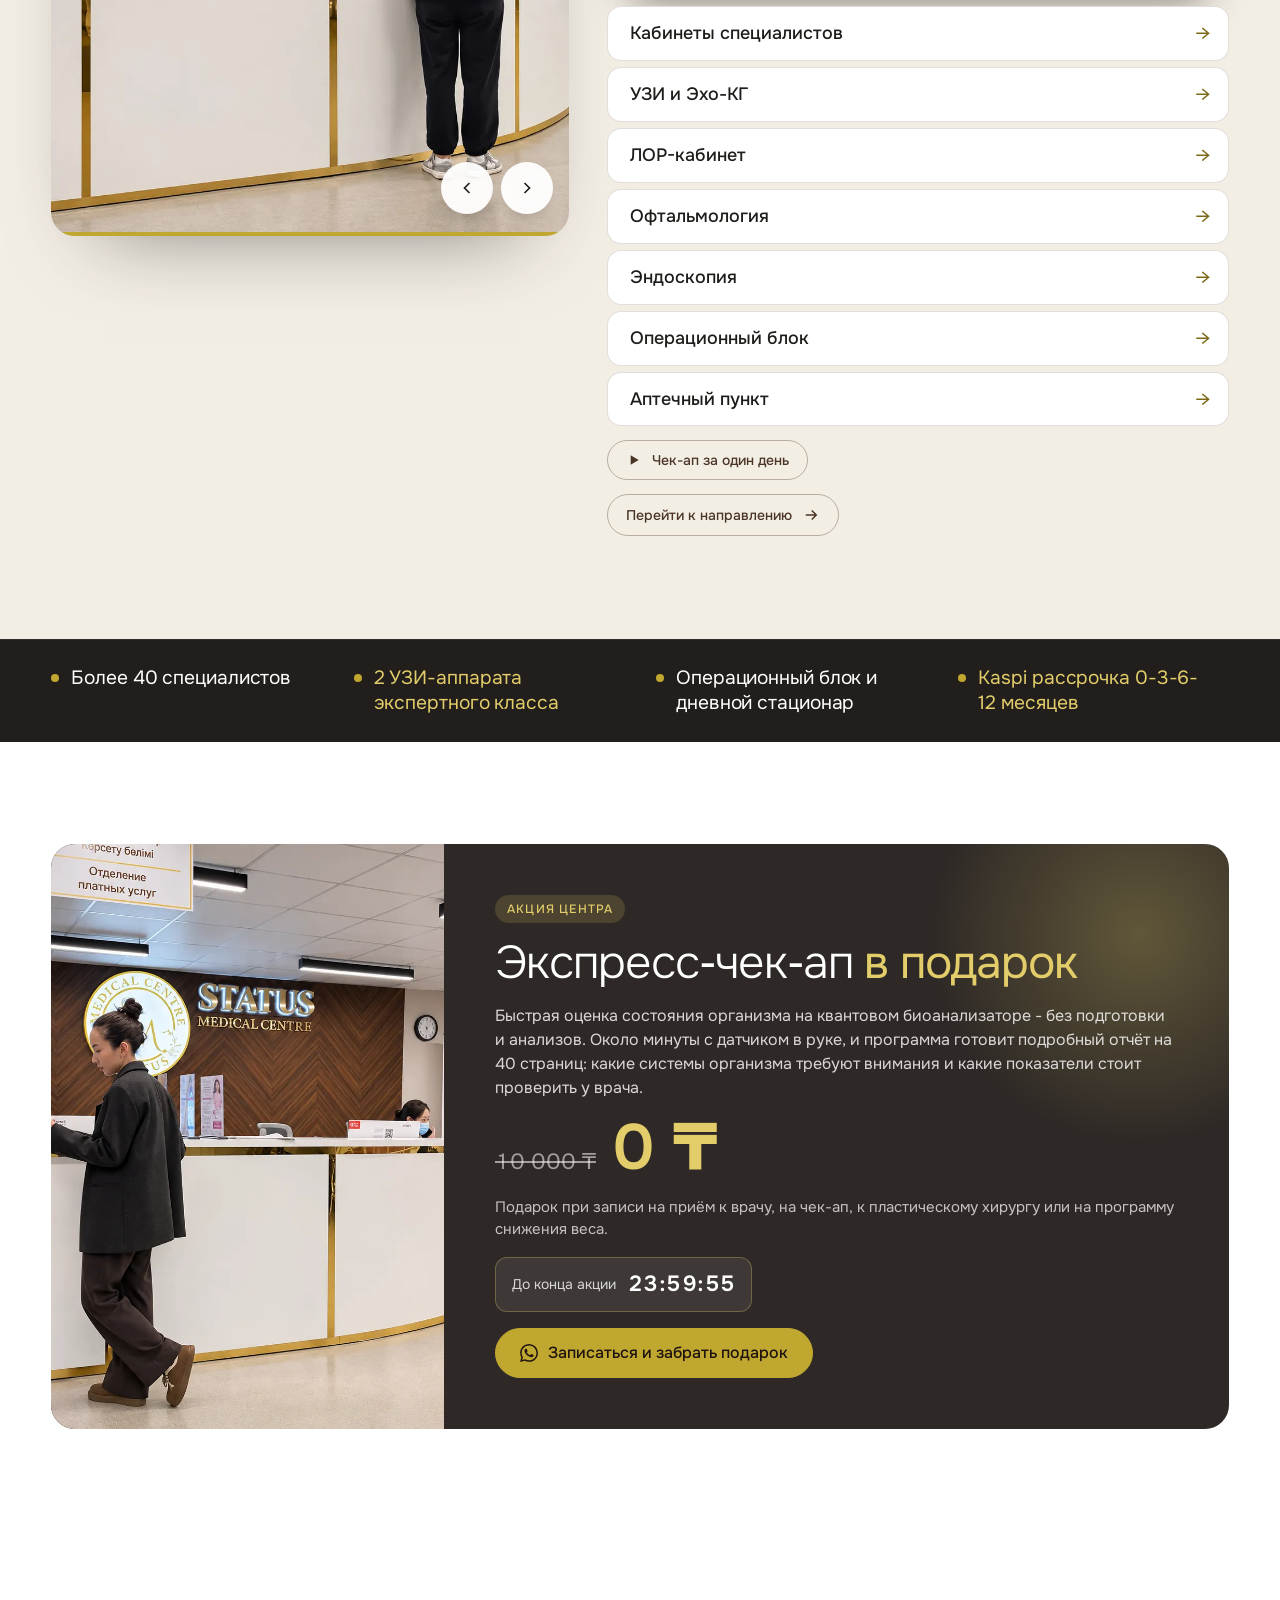
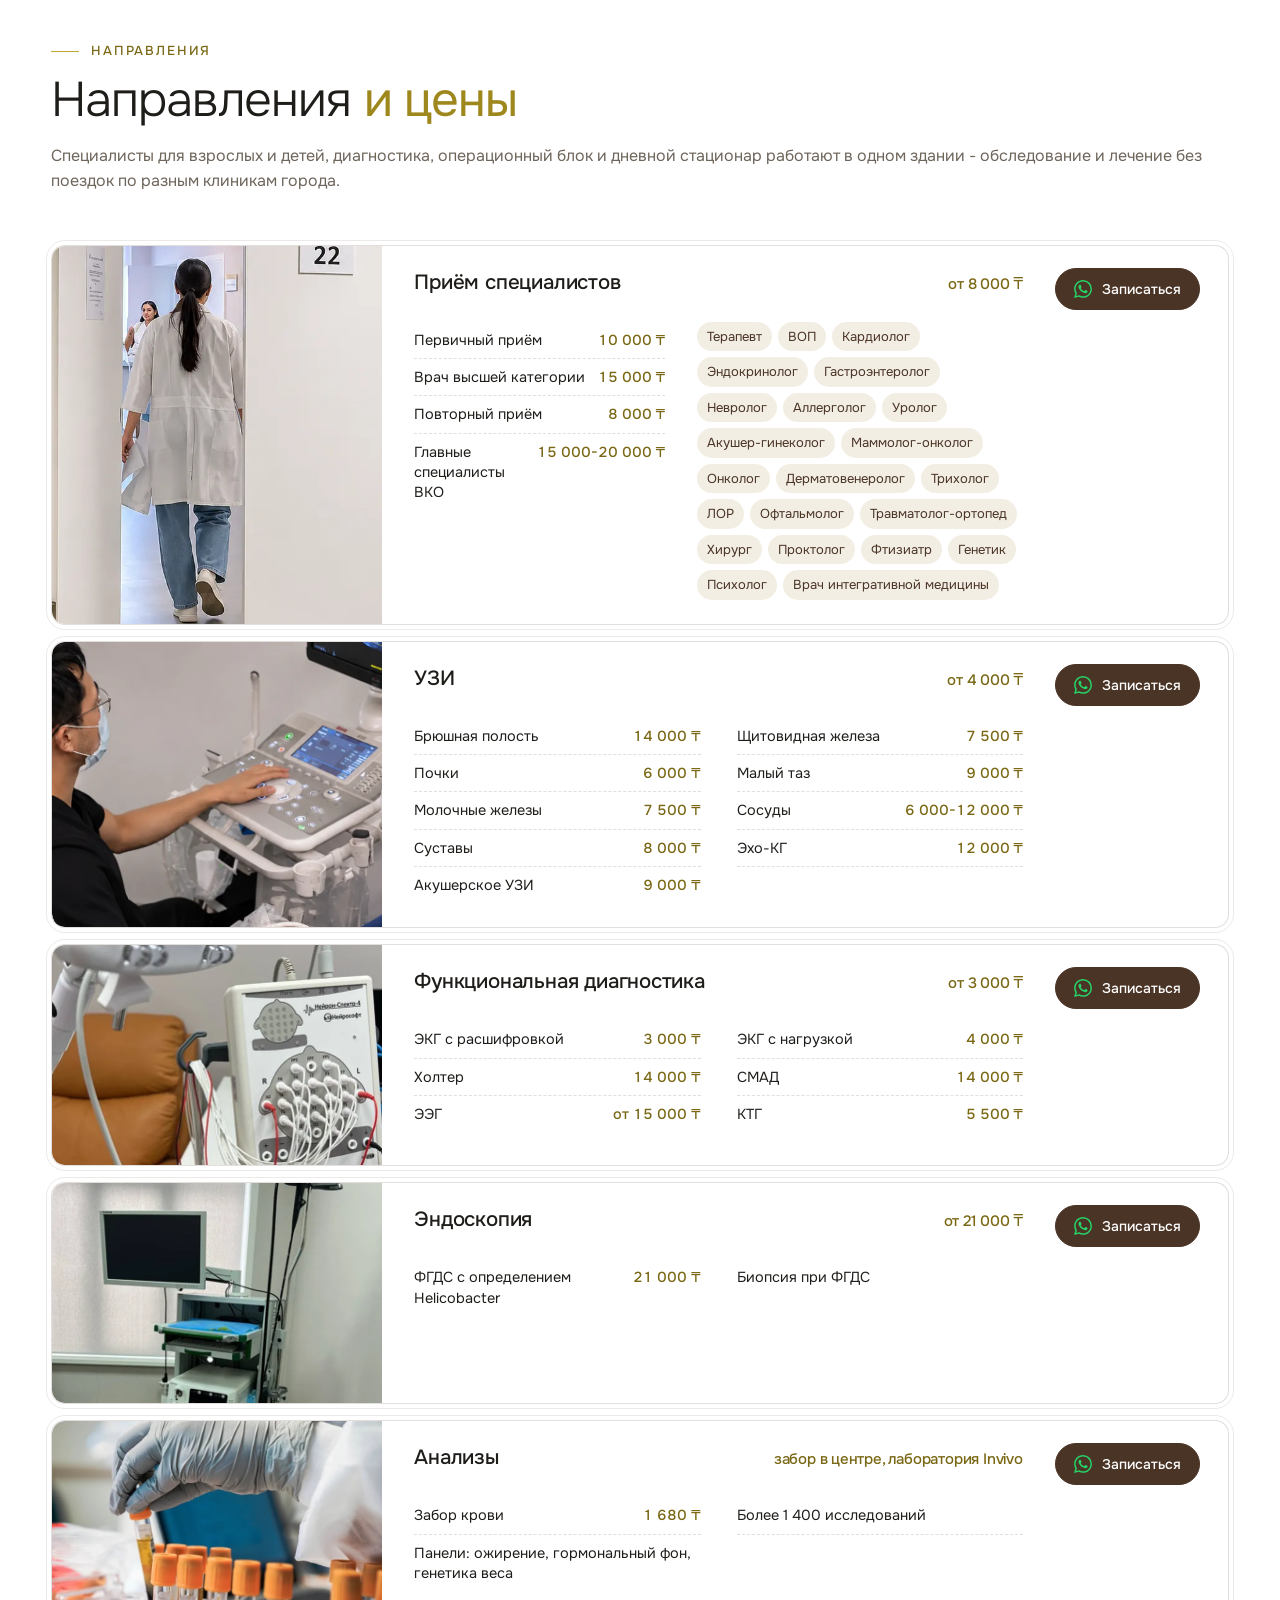
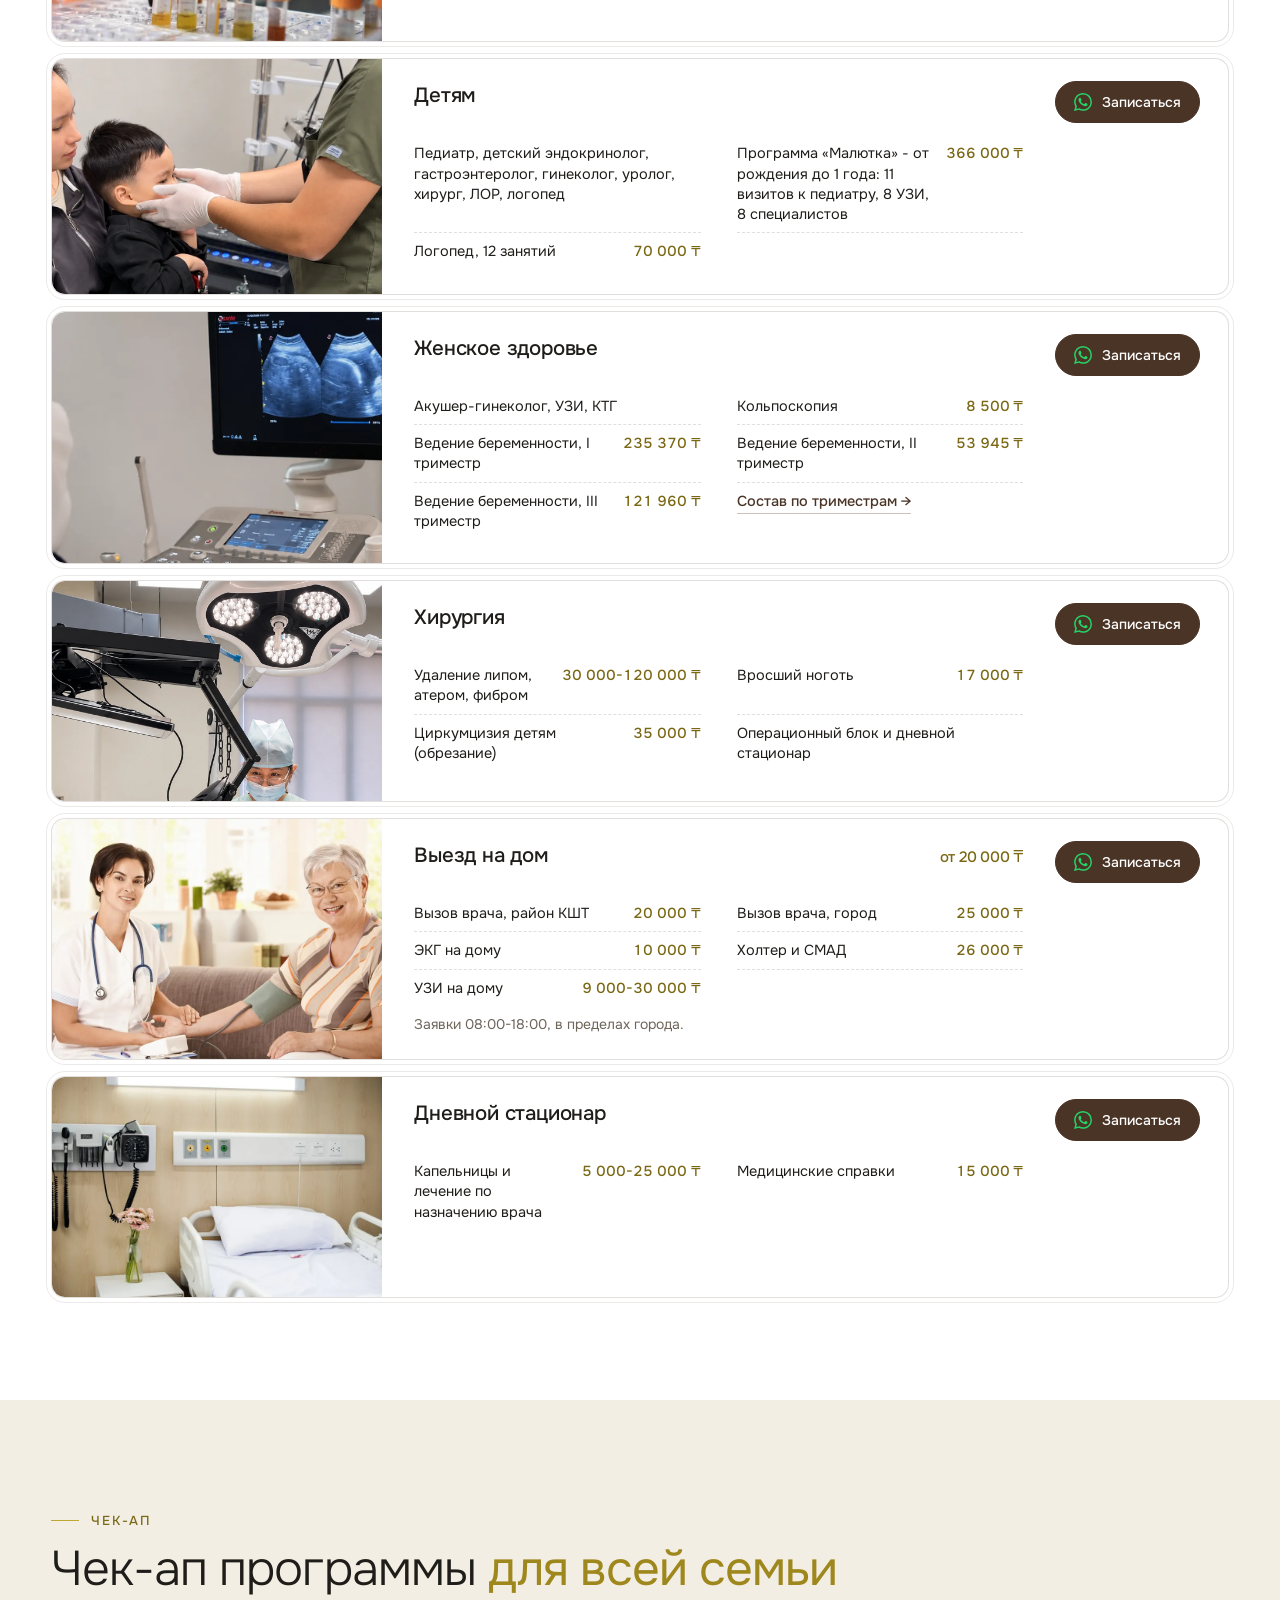
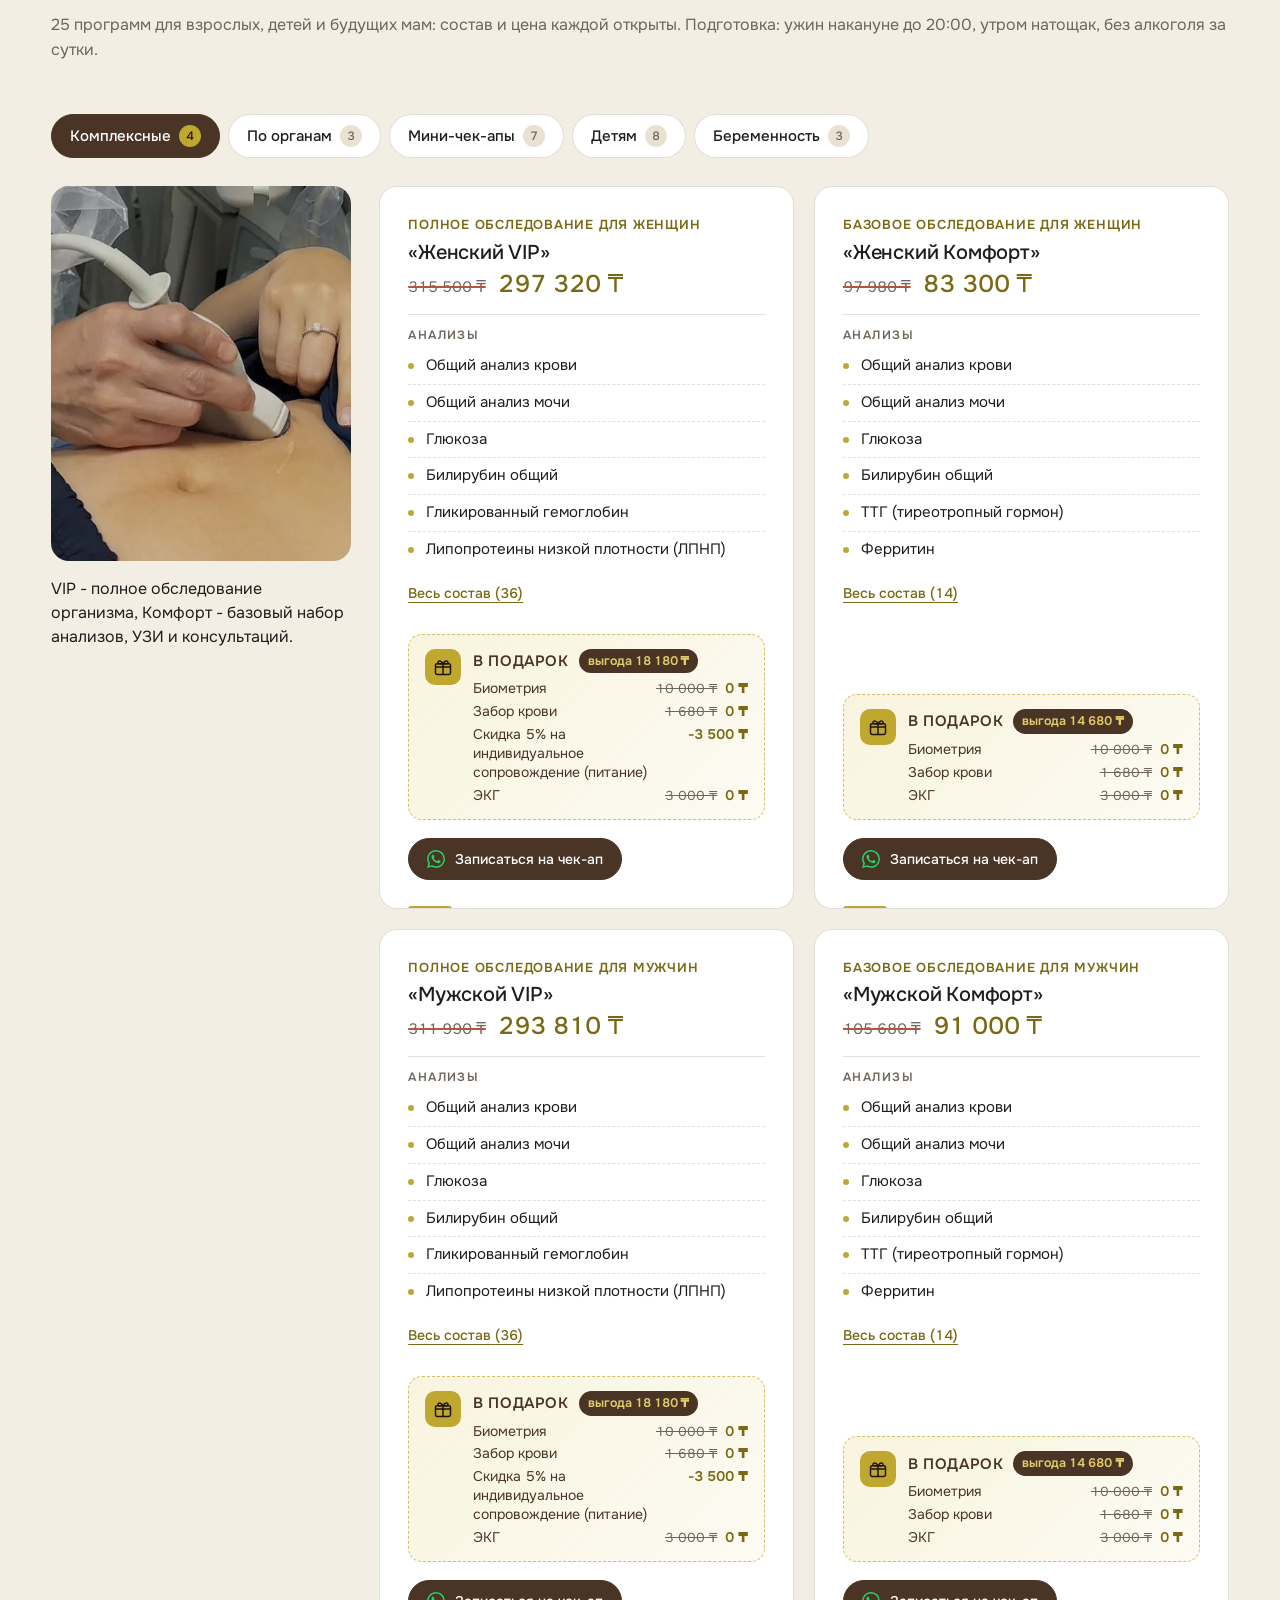
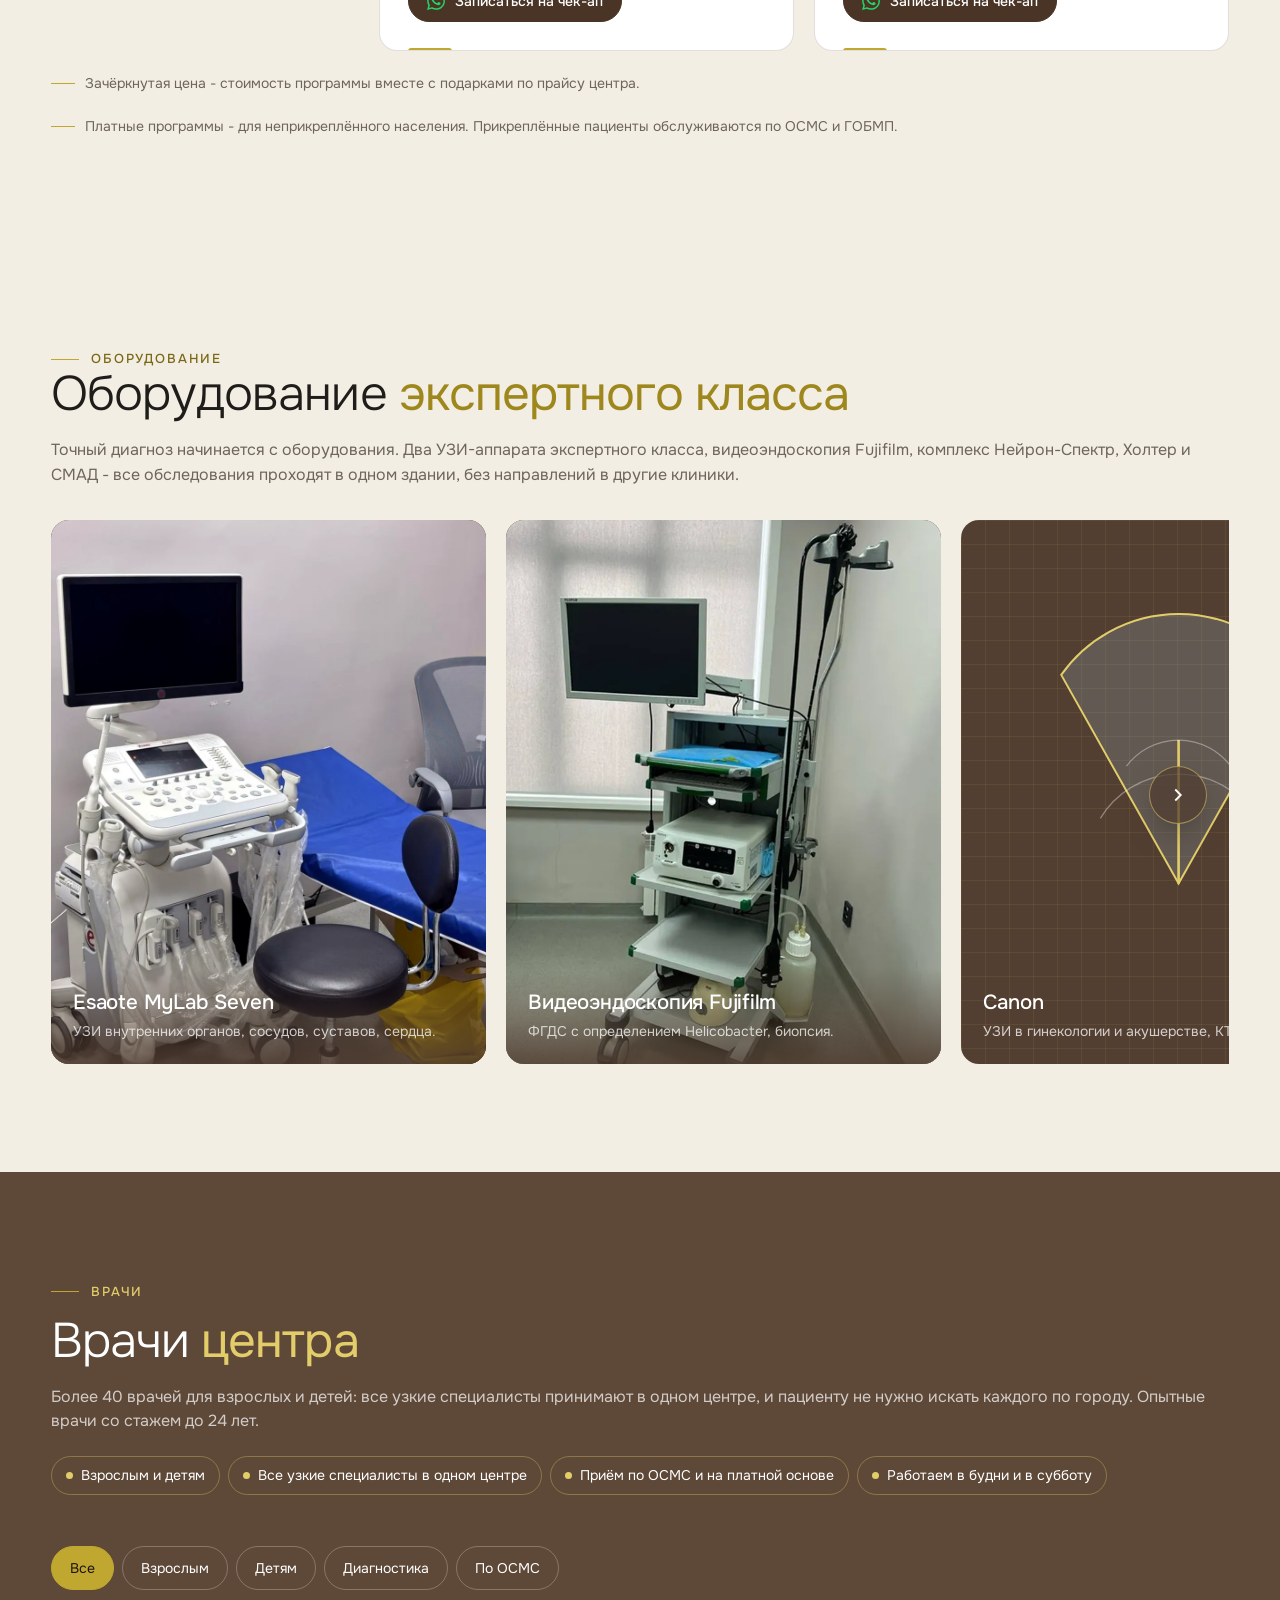
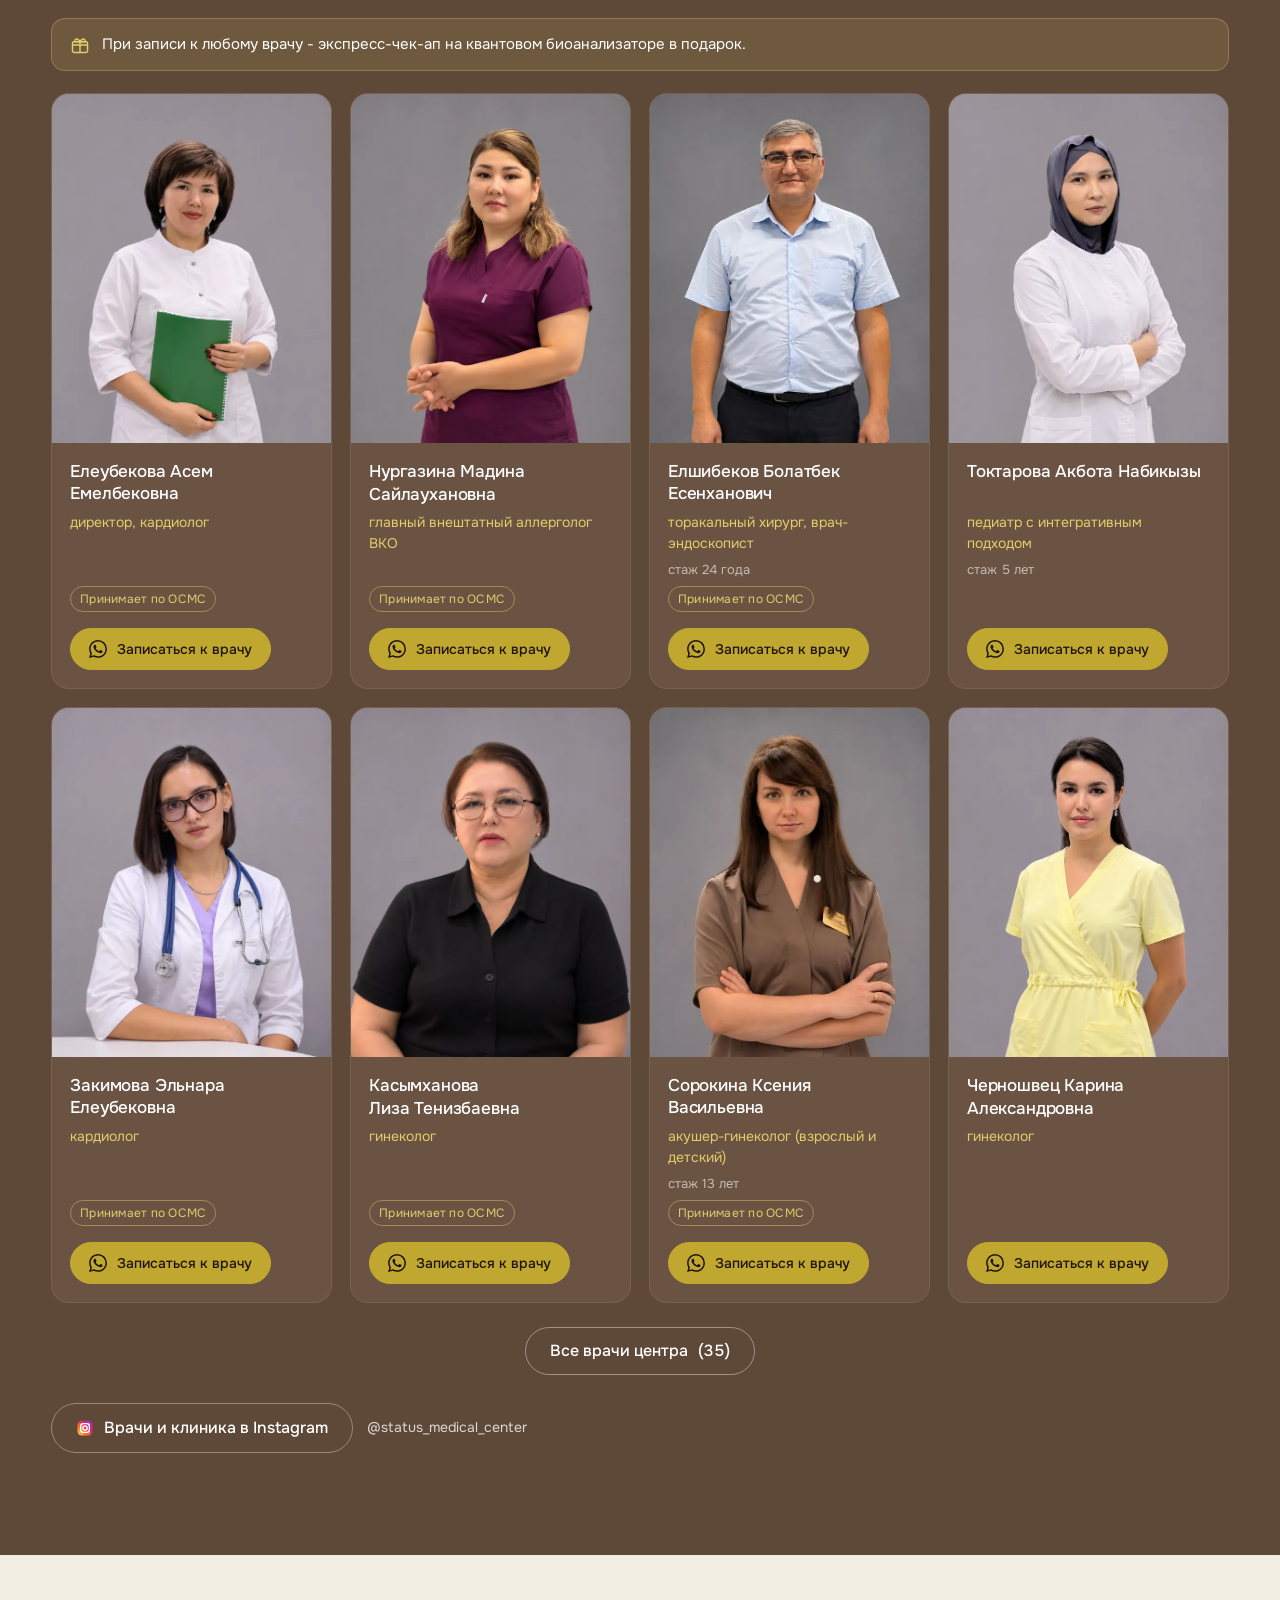
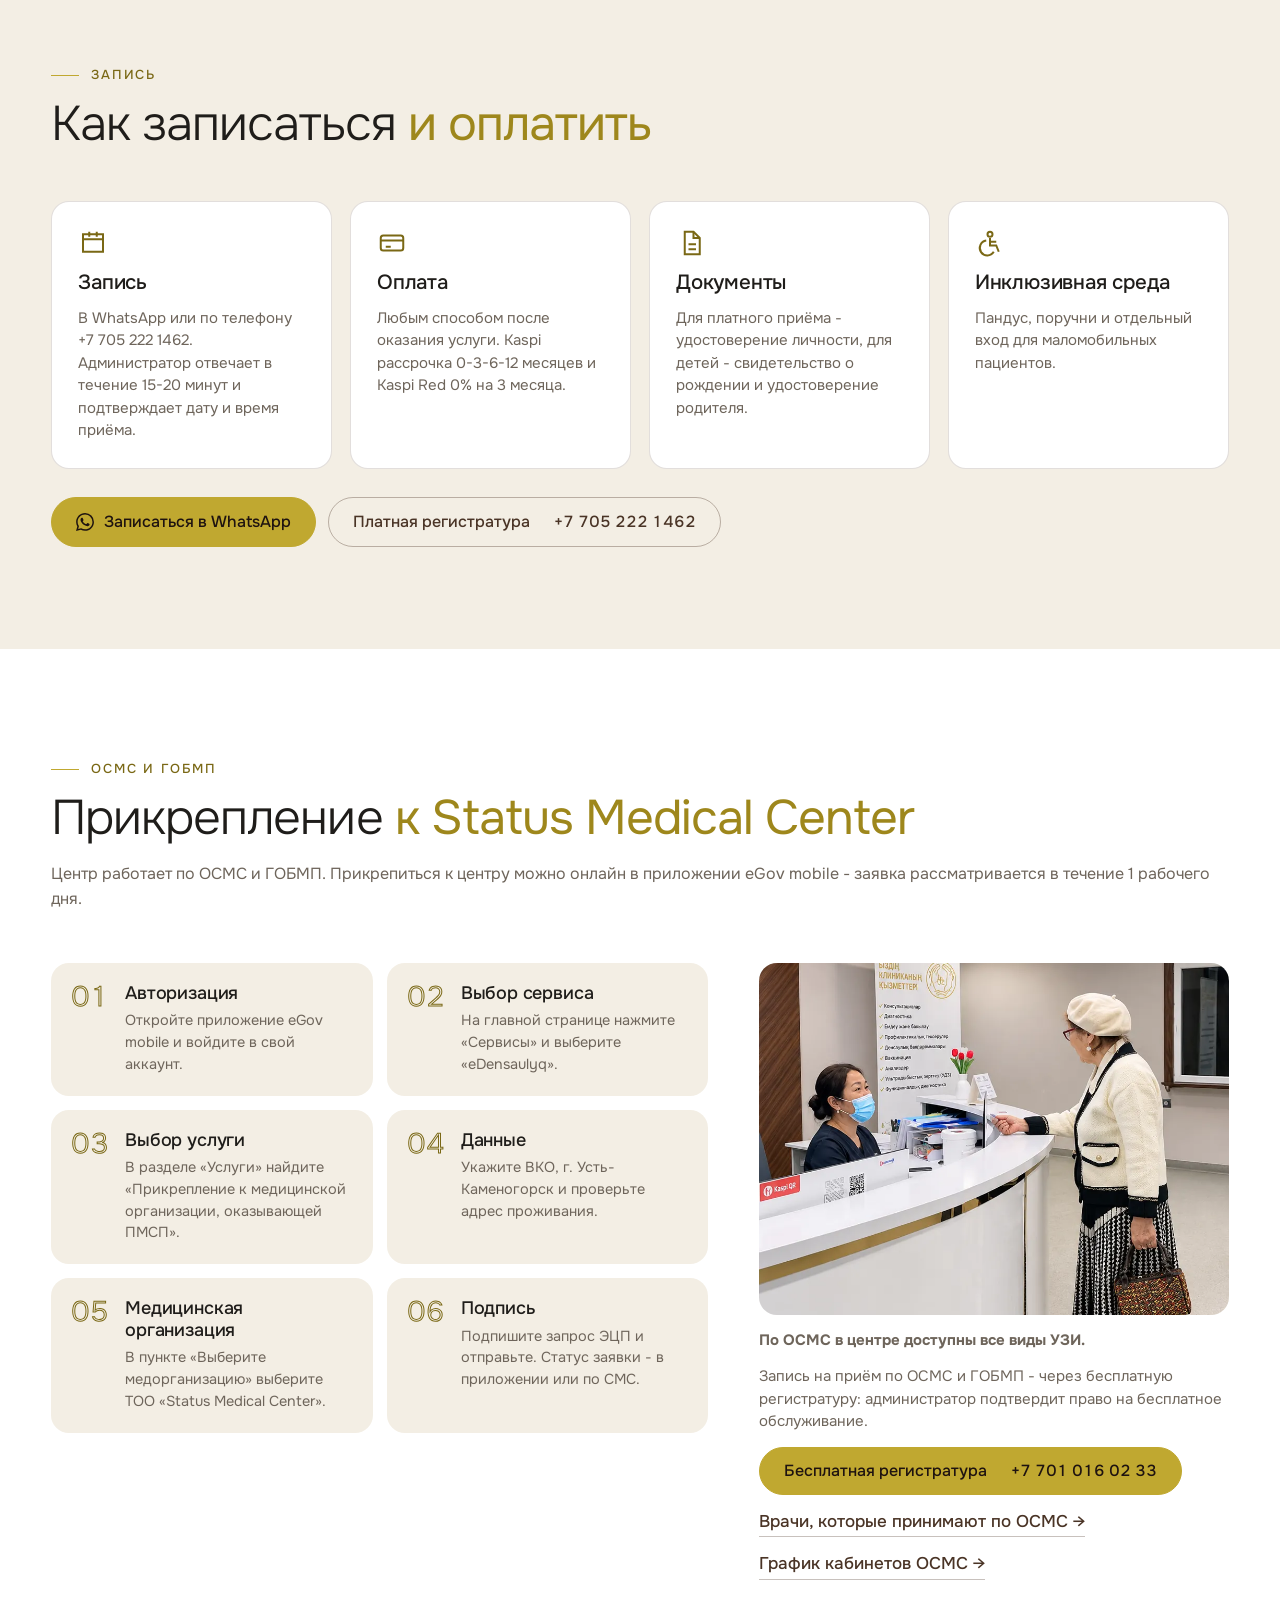
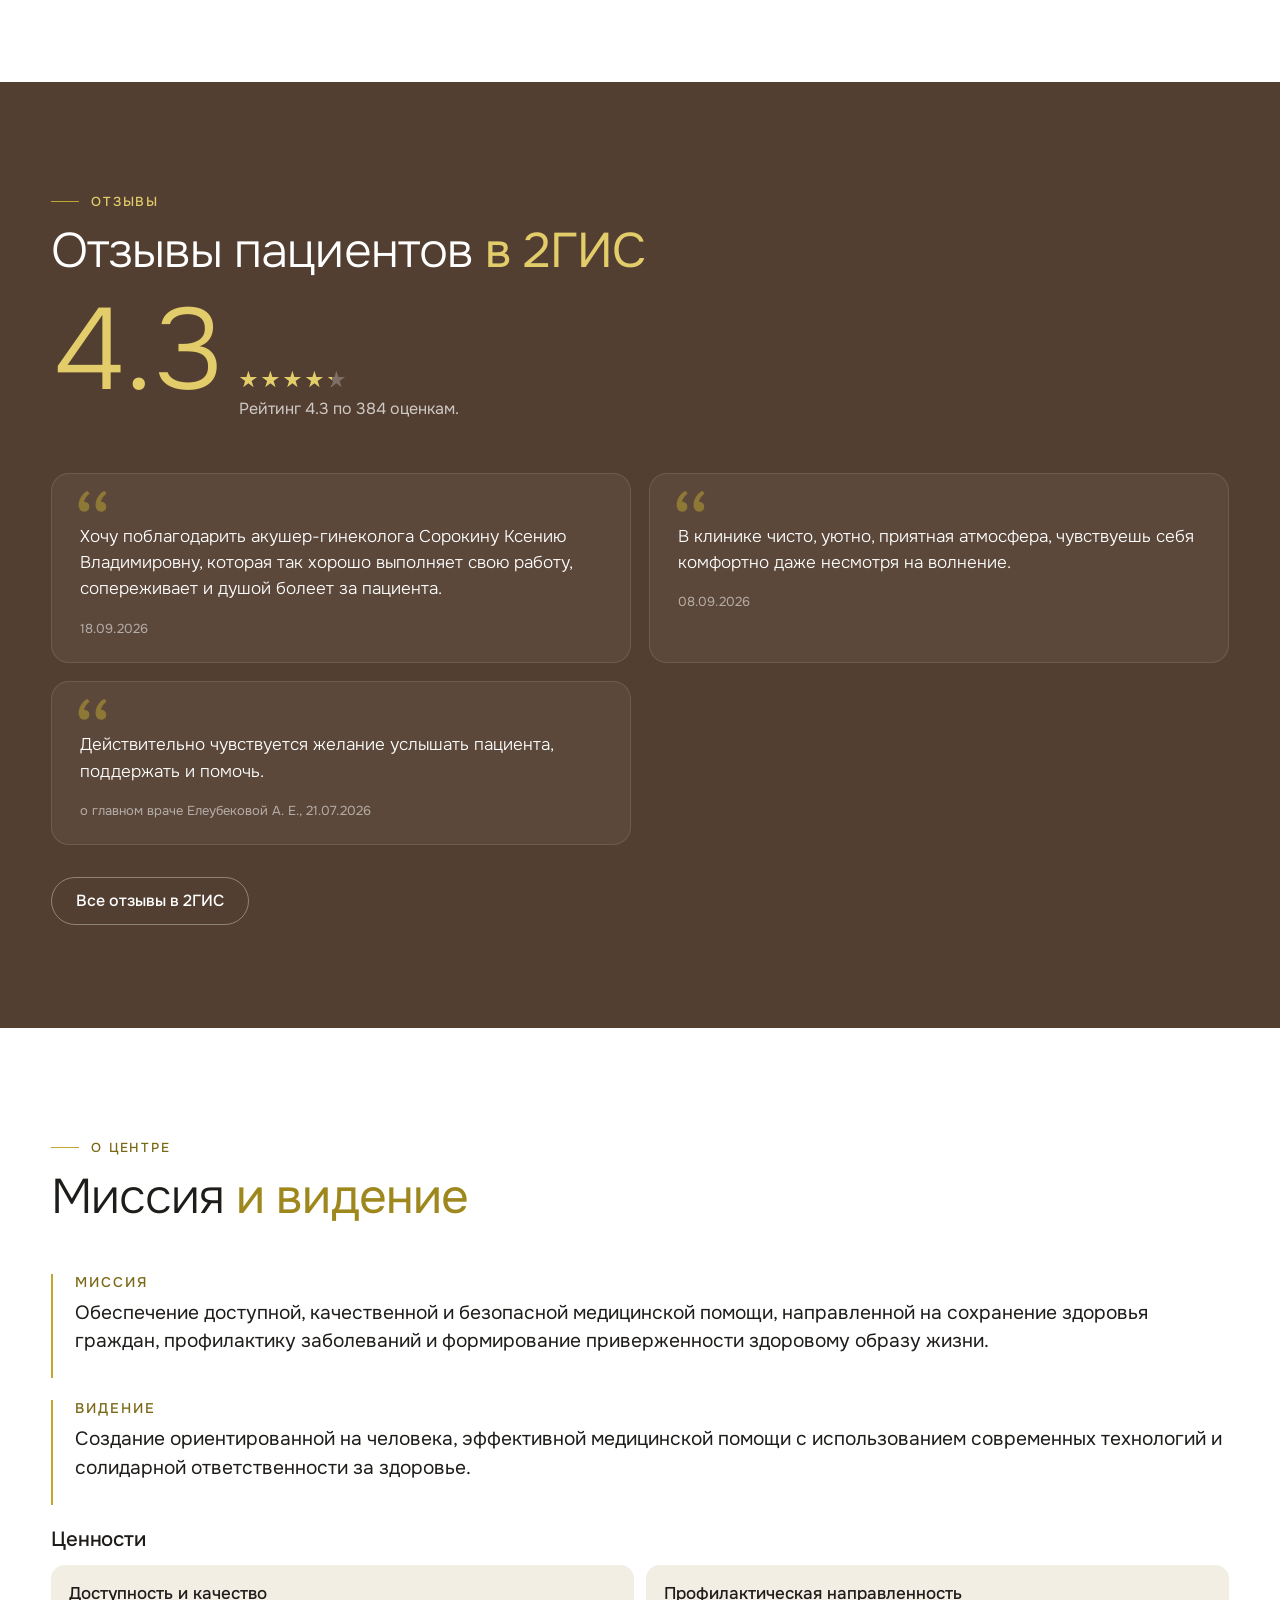
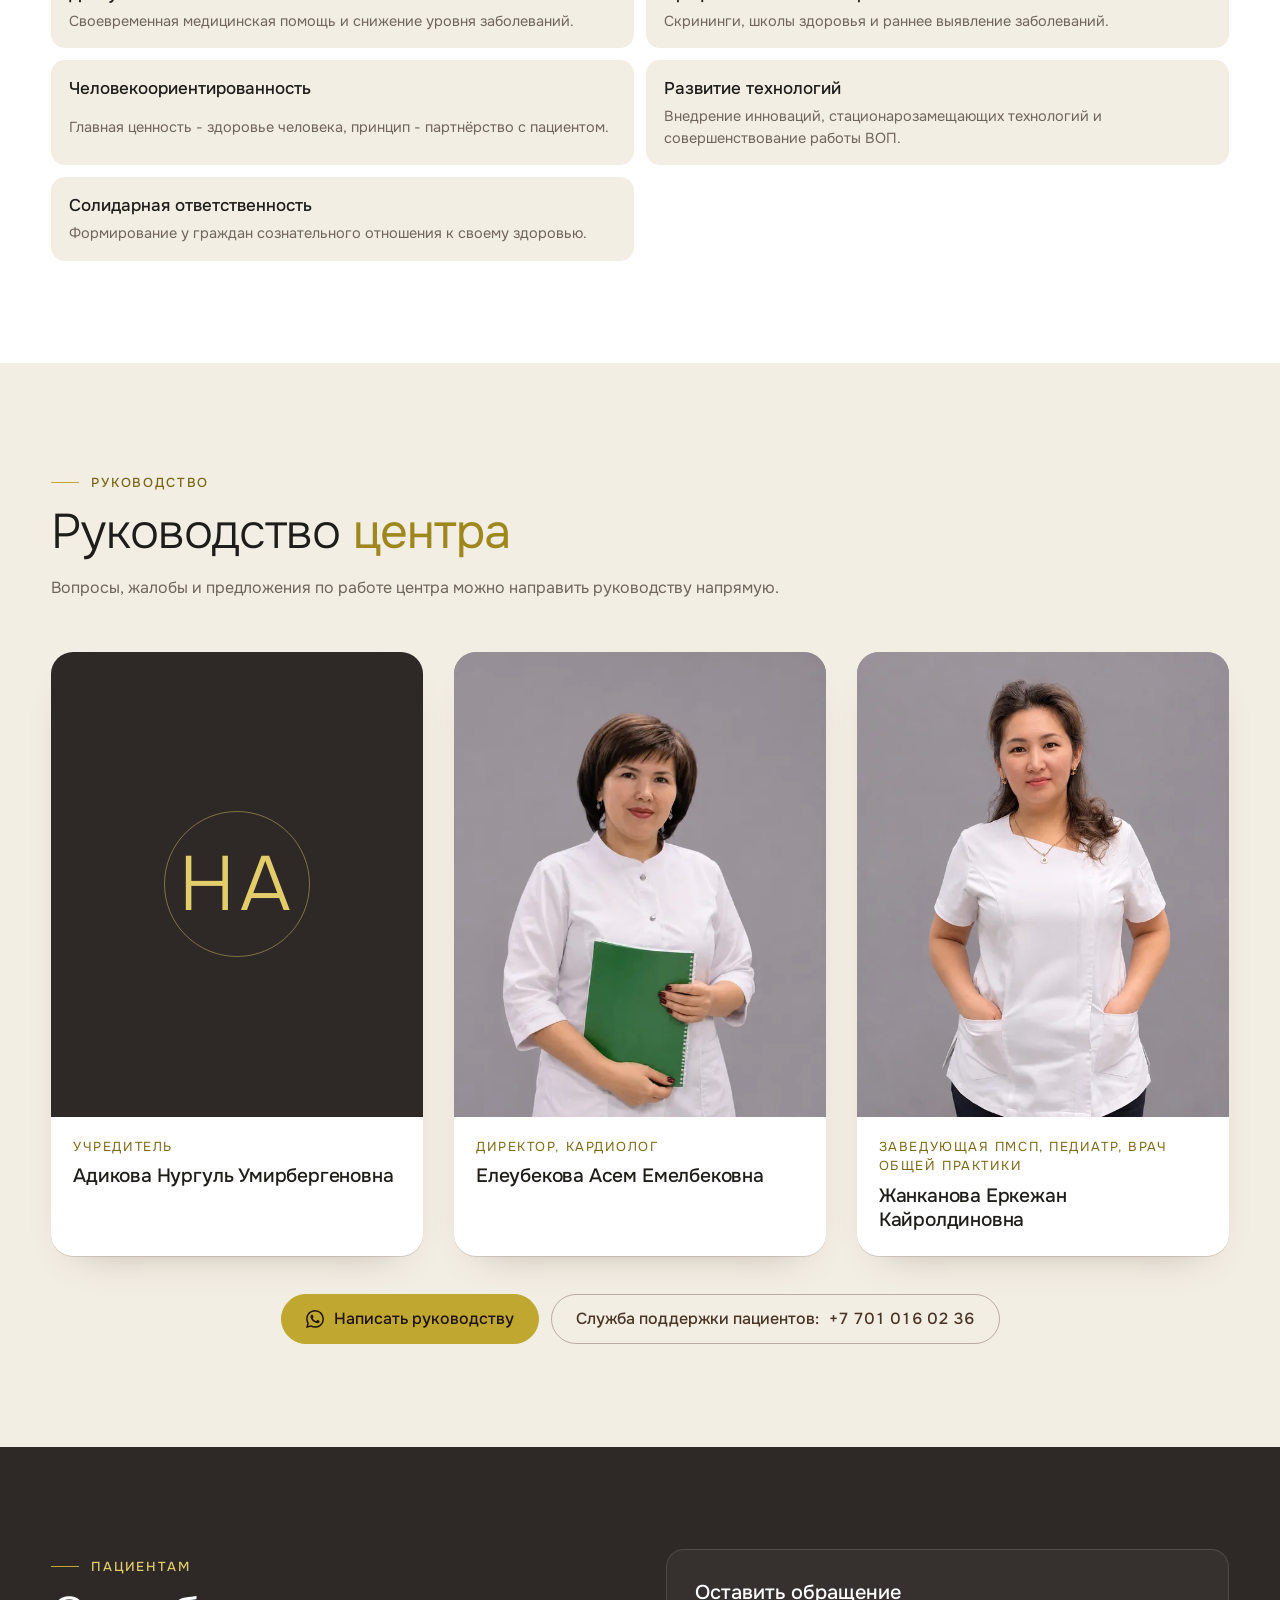
==== commit cec908b9: "Руководство: телефон службы поддержки пациентов" ====
--- a/index.html
+++ b/index.html
@@ -25,7 +25,7 @@
 <link rel="preconnect" href="https://fonts.googleapis.com">
 <link rel="preconnect" href="https://fonts.gstatic.com" crossorigin>
 <link href="https://fonts.googleapis.com/css2?family=Onest:wght@300;400;500;600&display=swap" rel="stylesheet">
-<link rel="stylesheet" href="styles.css?v=20261125-4">
+<link rel="stylesheet" href="styles.css?v=20261126-1">
 <script type="application/ld+json">
 {
  "@context": "https://schema.org",
@@ -717,7 +717,7 @@
       <article class="ruk-card rv d1"><figure class="ruk-ph"><img src="assets/photos/doc-eleubekova.webp" alt="Директор Елеубекова Асем Емелбековна" width="600" height="800" loading="lazy" decoding="async"></figure><div class="ruk-body"><span class="ruk-role" data-i18n="r.2r">Директор, кардиолог</span><h3>Елеубекова Асем Емелбековна</h3></div></article>
       <article class="ruk-card rv d2"><figure class="ruk-ph"><img src="assets/photos/doc-zhankanova.webp?v=20261123-3" alt="Заведующая ПМСП Жанканова Еркежан Кайролдиновна" width="600" height="800" loading="lazy" decoding="async"></figure><div class="ruk-body"><span class="ruk-role" data-i18n="r.3r">Заведующая ПМСП, педиатр, врач общей практики</span><h3>Жанканова Еркежан Кайролдиновна</h3></div></article>
     </div>
-    <p class="ruk-cta rv"><a class="btn gold wa" href="https://wa.me/77777096617" data-wa="Здравствуйте. Хочу обратиться к руководству Status Medical Center."><svg class="ic" aria-hidden="true"><use href="#ic-wa"/></svg><span data-i18n="r.btn">Написать руководству</span></a></p>
+    <p class="ruk-cta rv"><a class="btn gold wa" href="https://wa.me/77777096617" data-wa="Здравствуйте. Хочу обратиться к руководству Status Medical Center."><svg class="ic" aria-hidden="true"><use href="#ic-wa"/></svg><span data-i18n="r.btn">Написать руководству</span></a><a class="btn ghost ruk-tel" href="tel:+77010160236"><span data-i18n="r.tel">Служба поддержки пациентов:</span><span class="num">+7&nbsp;701&nbsp;016&nbsp;02&nbsp;36</span></a></p>
   </div>
 </section>
 
@@ -841,6 +841,6 @@
 <script src="assets/vendor/ScrollTrigger.min.js"></script>
 <script src="assets/vendor/SplitText.min.js"></script>
 <script src="assets/vendor/lenis.min.js"></script>
-<script src="script.js?v=20261125-4"></script>
+<script src="script.js?v=20261126-1"></script>
 </body>
 </html>
--- a/styles.css
+++ b/styles.css
@@ -1067,8 +1067,9 @@
 .ruk-body{padding:20px 22px 24px;display:flex;flex-direction:column;gap:8px}
 .ruk-role{font-size:13px;letter-spacing:.12em;text-transform:uppercase;color:var(--gold-3)}
 .ruk-body h3{font-size:clamp(19px,1.5vw,23px);line-height:1.25;color:var(--ink)}
-.ruk-cta{margin-top:clamp(24px,3vw,40px);display:flex;justify-content:center}
+.ruk-cta{margin-top:clamp(24px,3vw,40px);display:flex;flex-wrap:wrap;gap:12px;justify-content:center}
 @media (max-width:860px){.ruk-grid{grid-template-columns:minmax(0,1fr)}.ruk-ph{aspect-ratio:1/1}.ruk-cta .btn{width:100%;justify-content:center}}
+@media (max-width:560px){.ruk-tel{flex-direction:column;gap:2px;line-height:1.25;padding-block:10px}.ruk-tel>span:first-child{font-size:.85em;opacity:.8}}
 @media (prefers-reduced-motion:reduce){.ruk-ph img{transition:none}}
 
 /* служба поддержки */
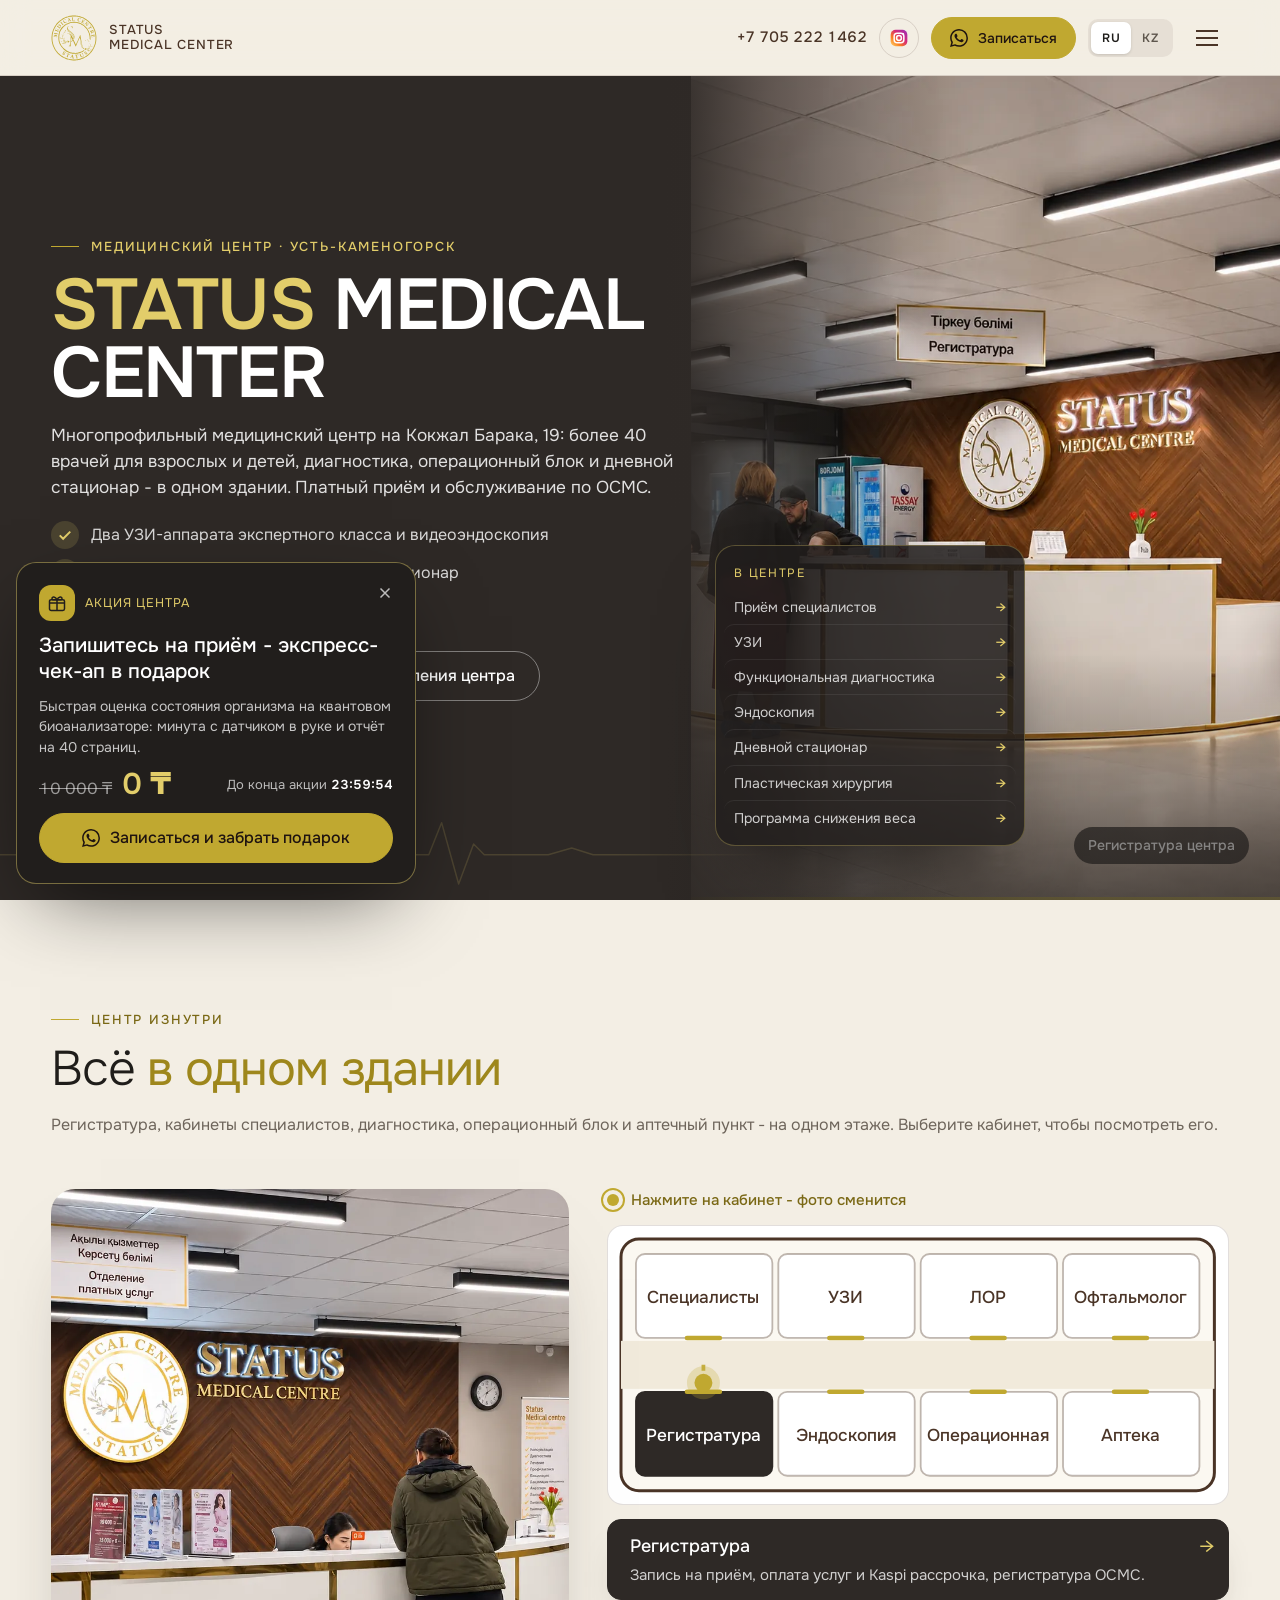
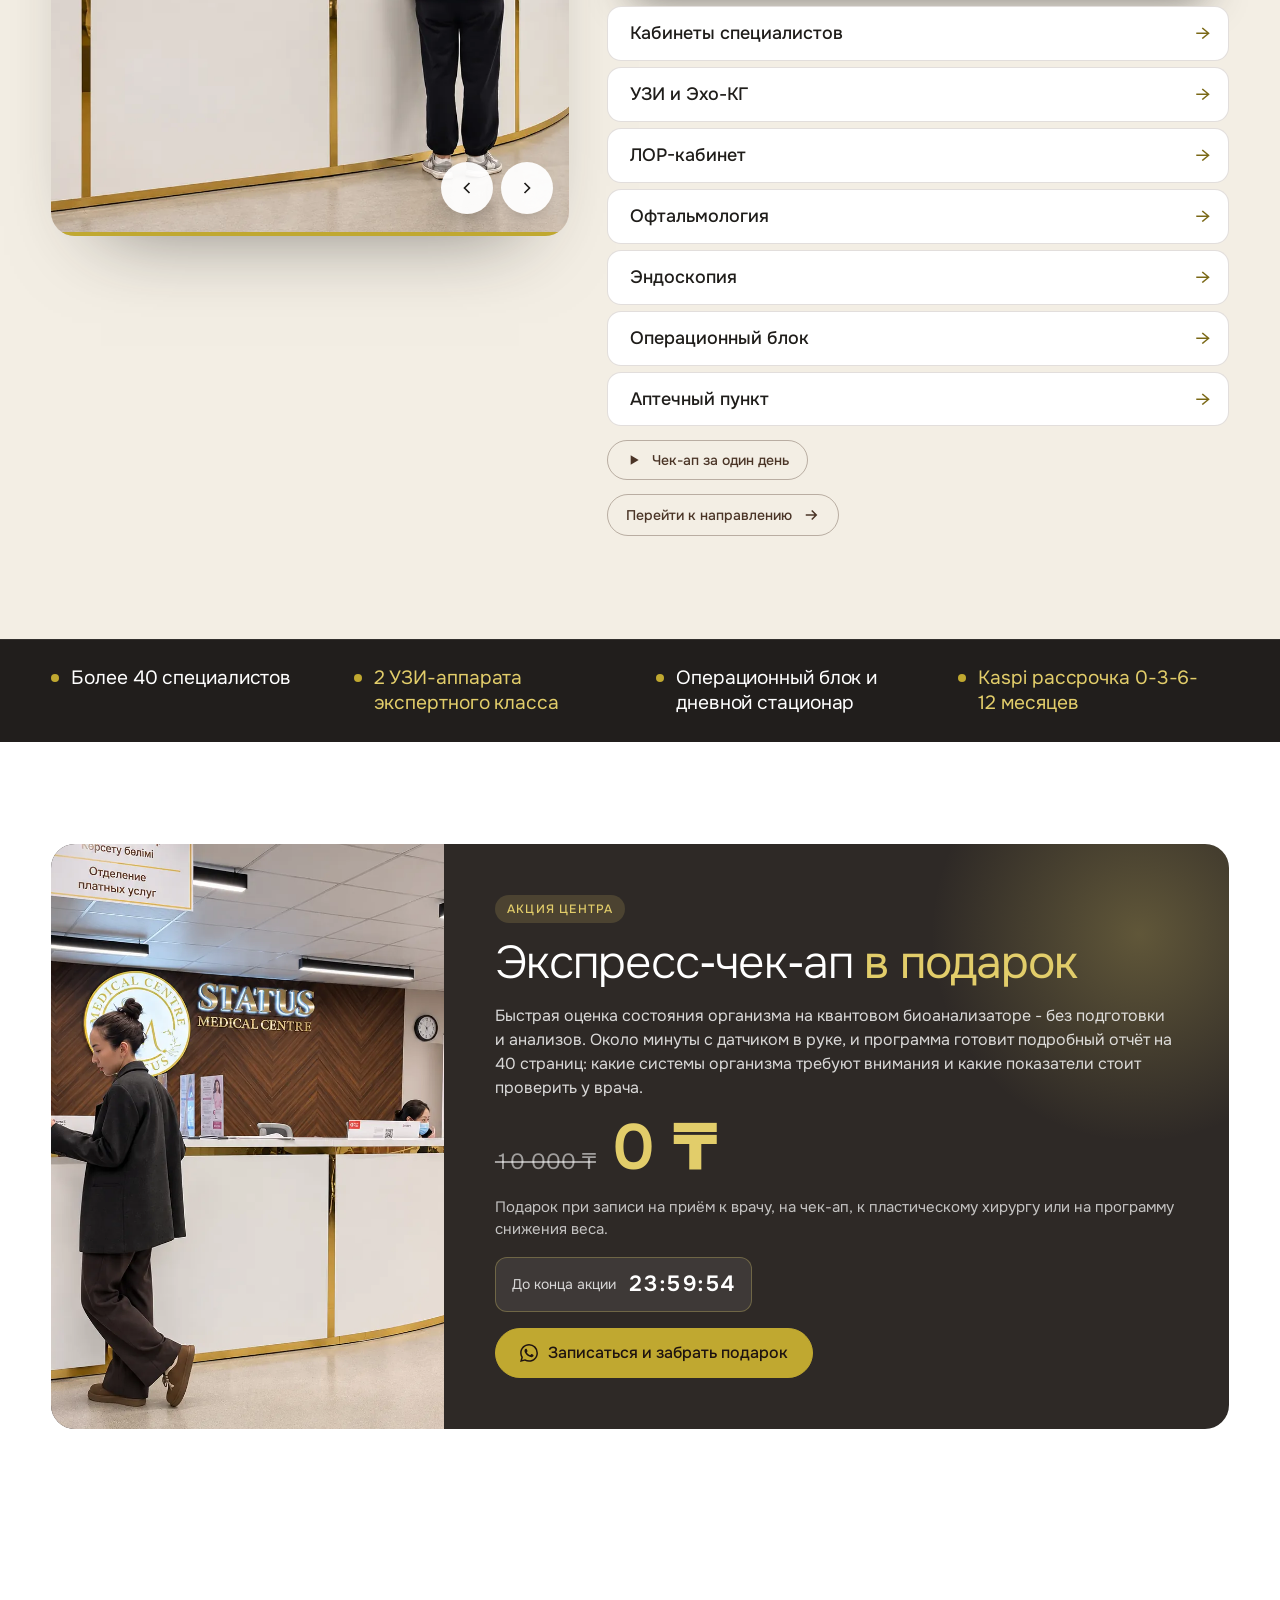
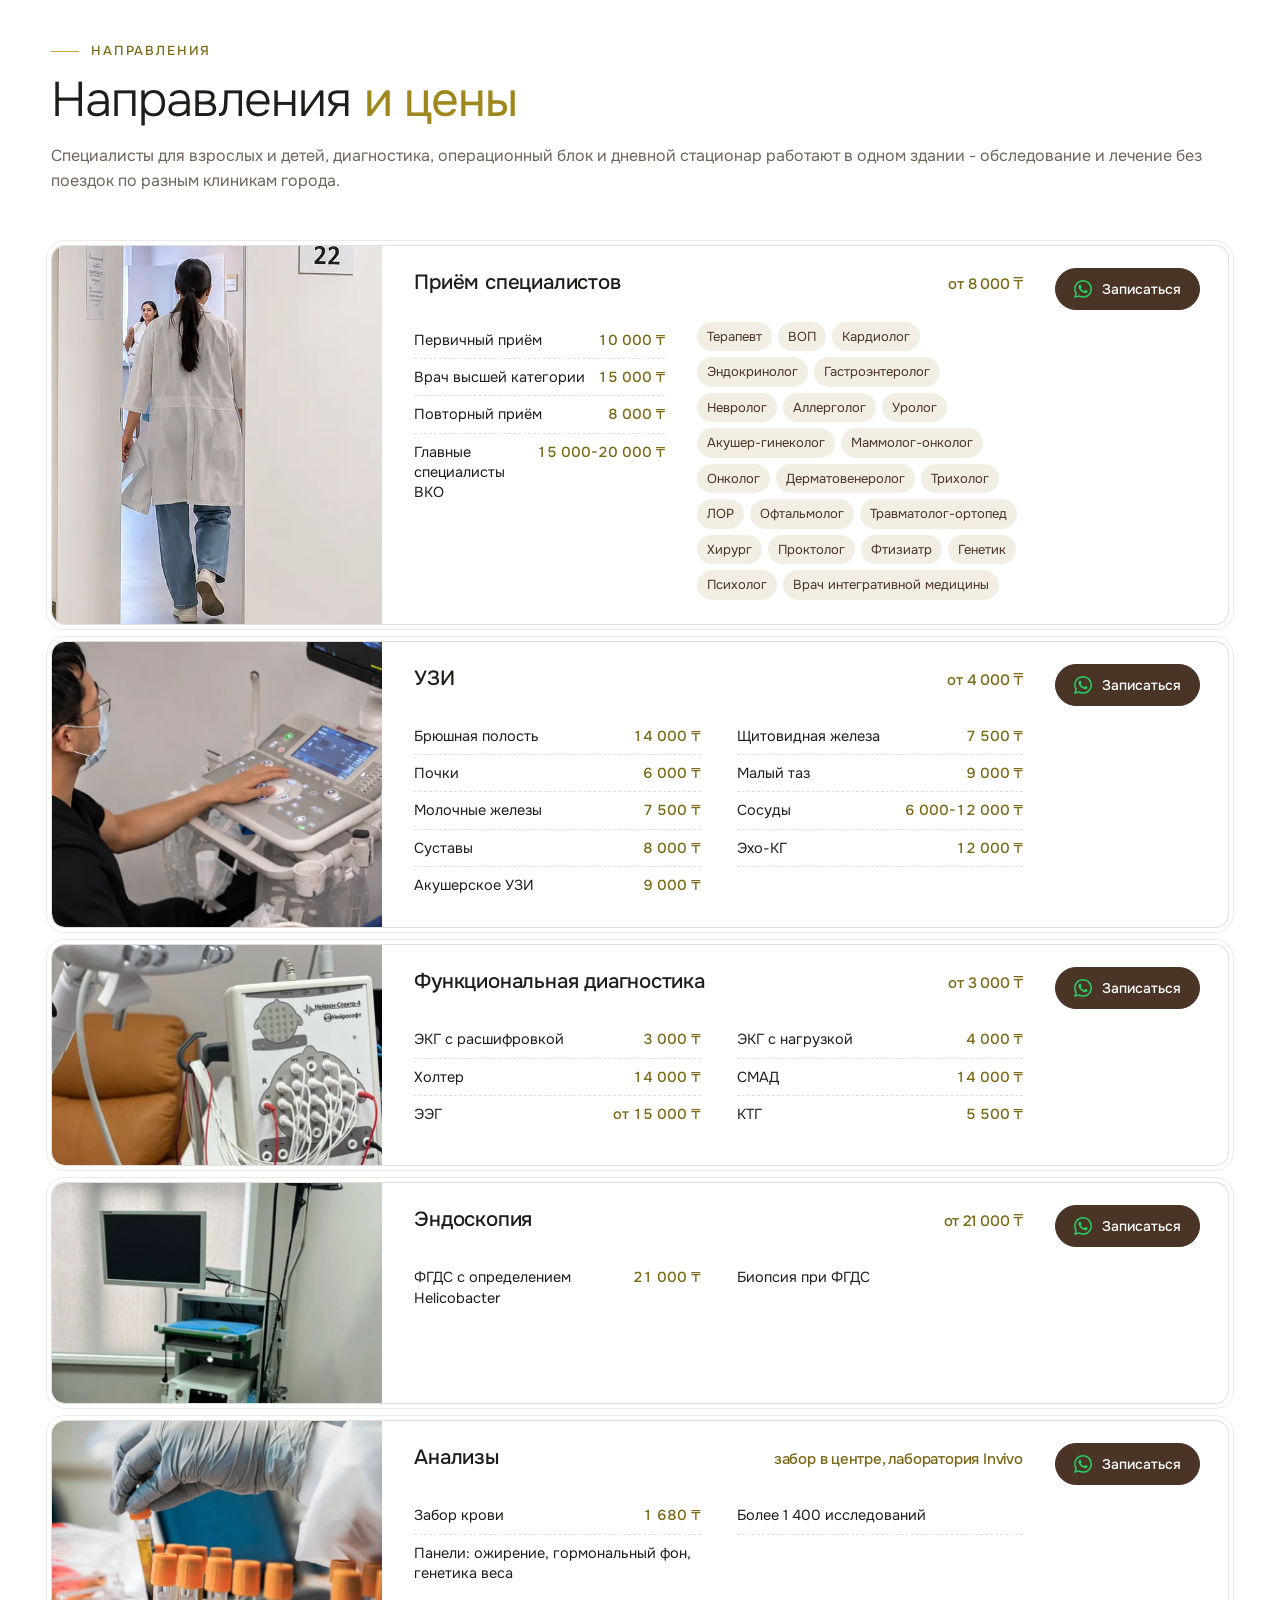
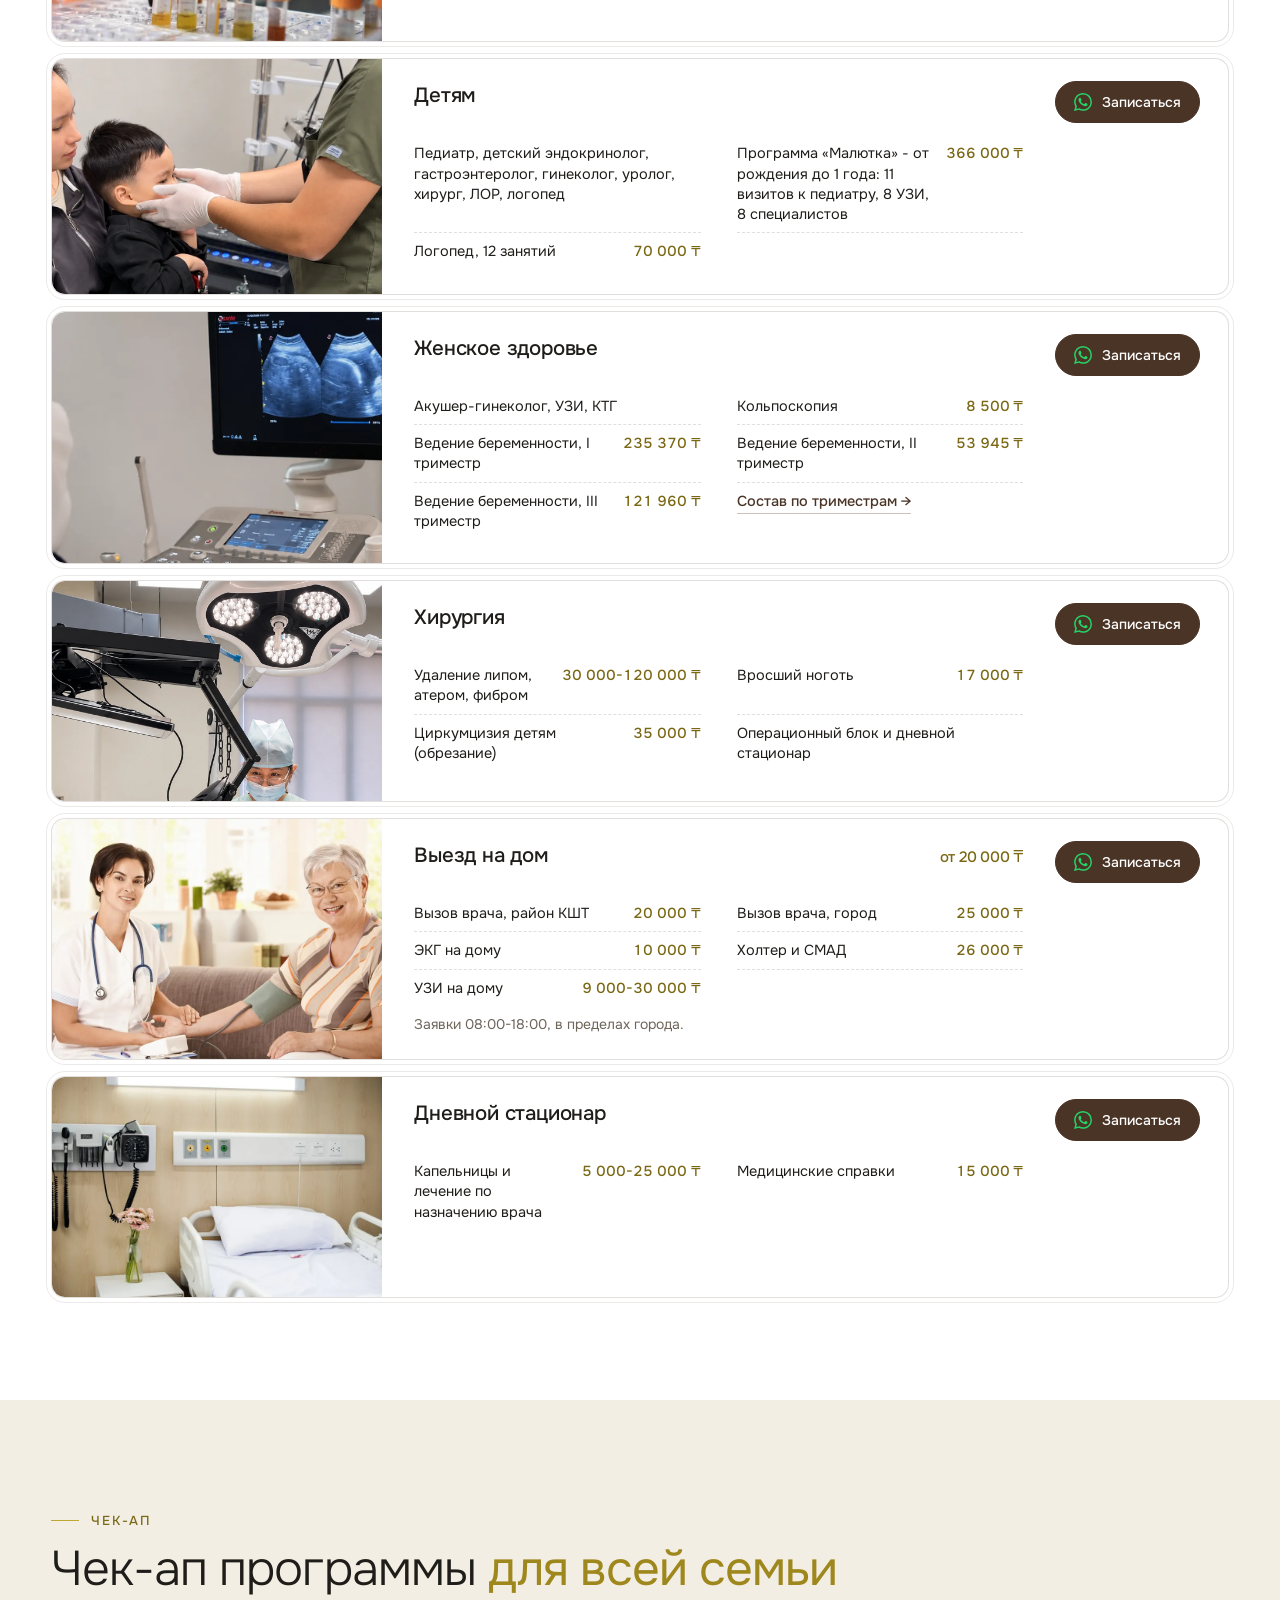
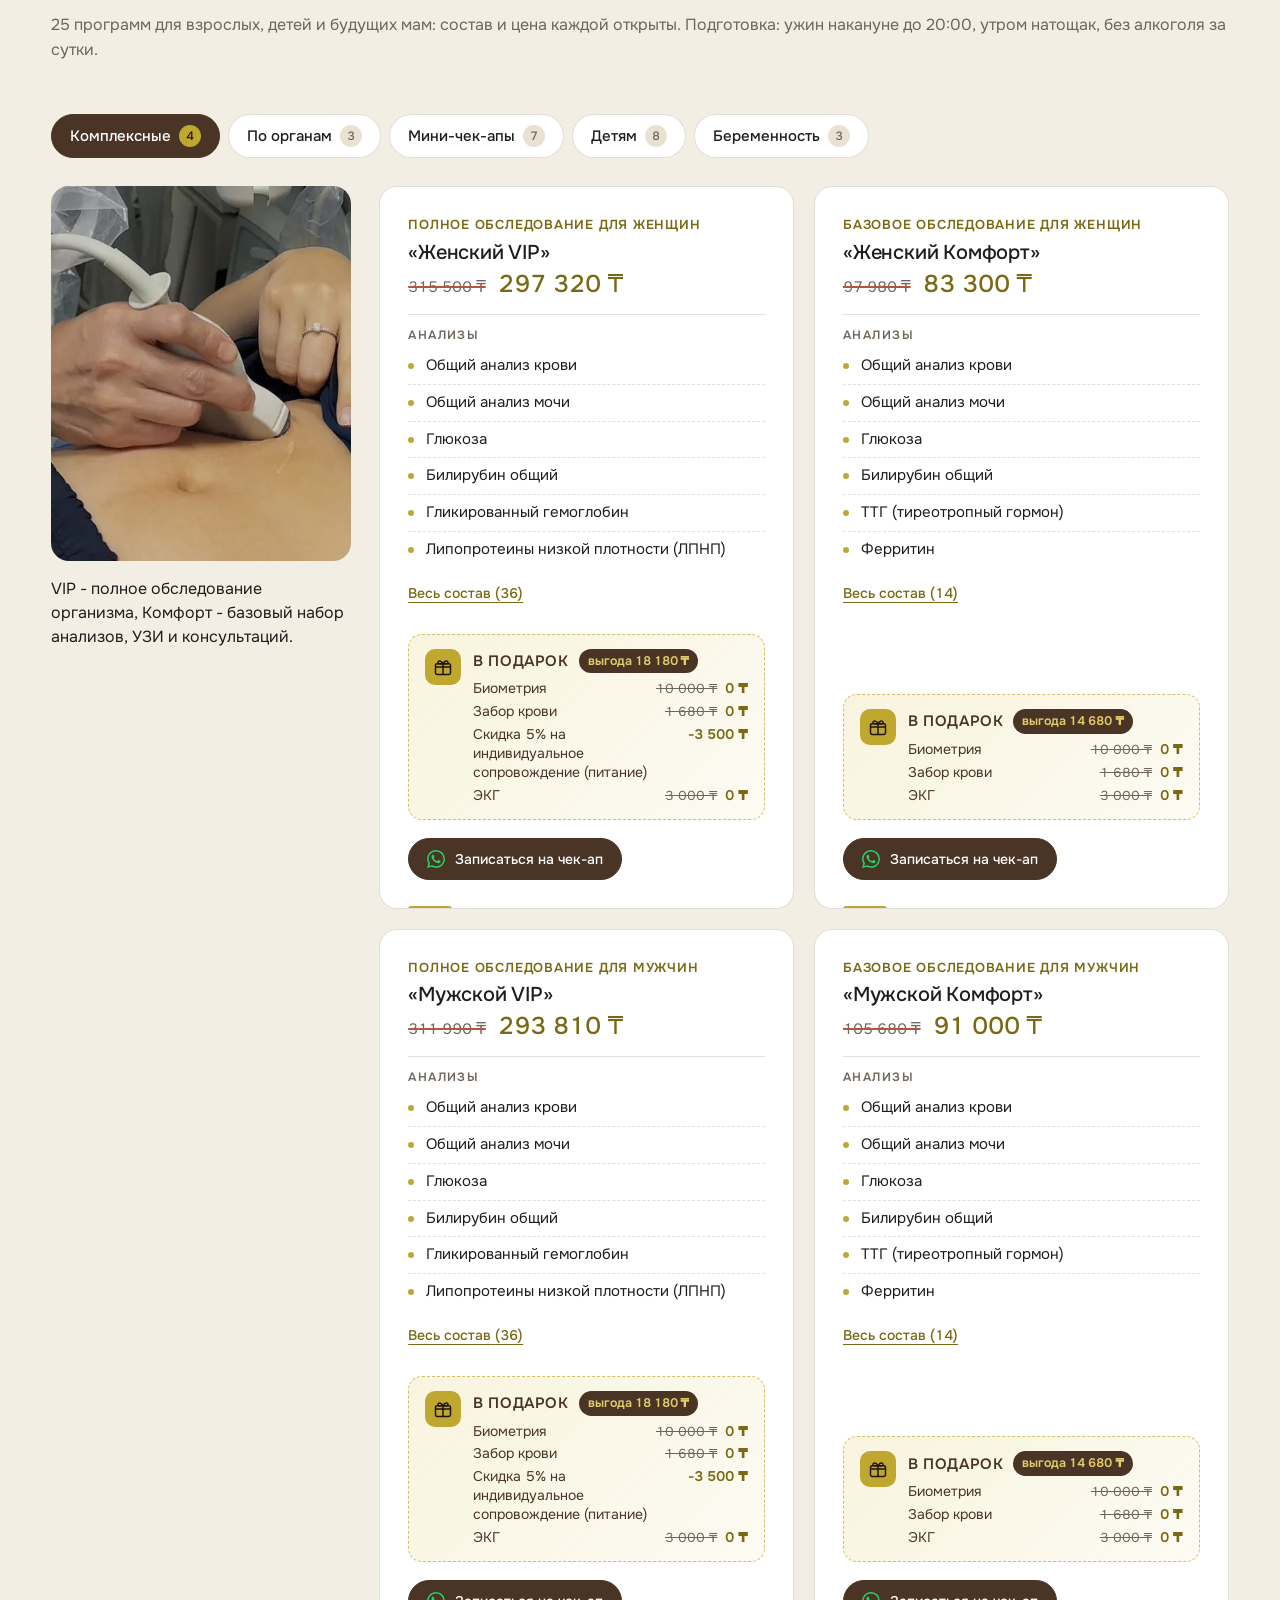
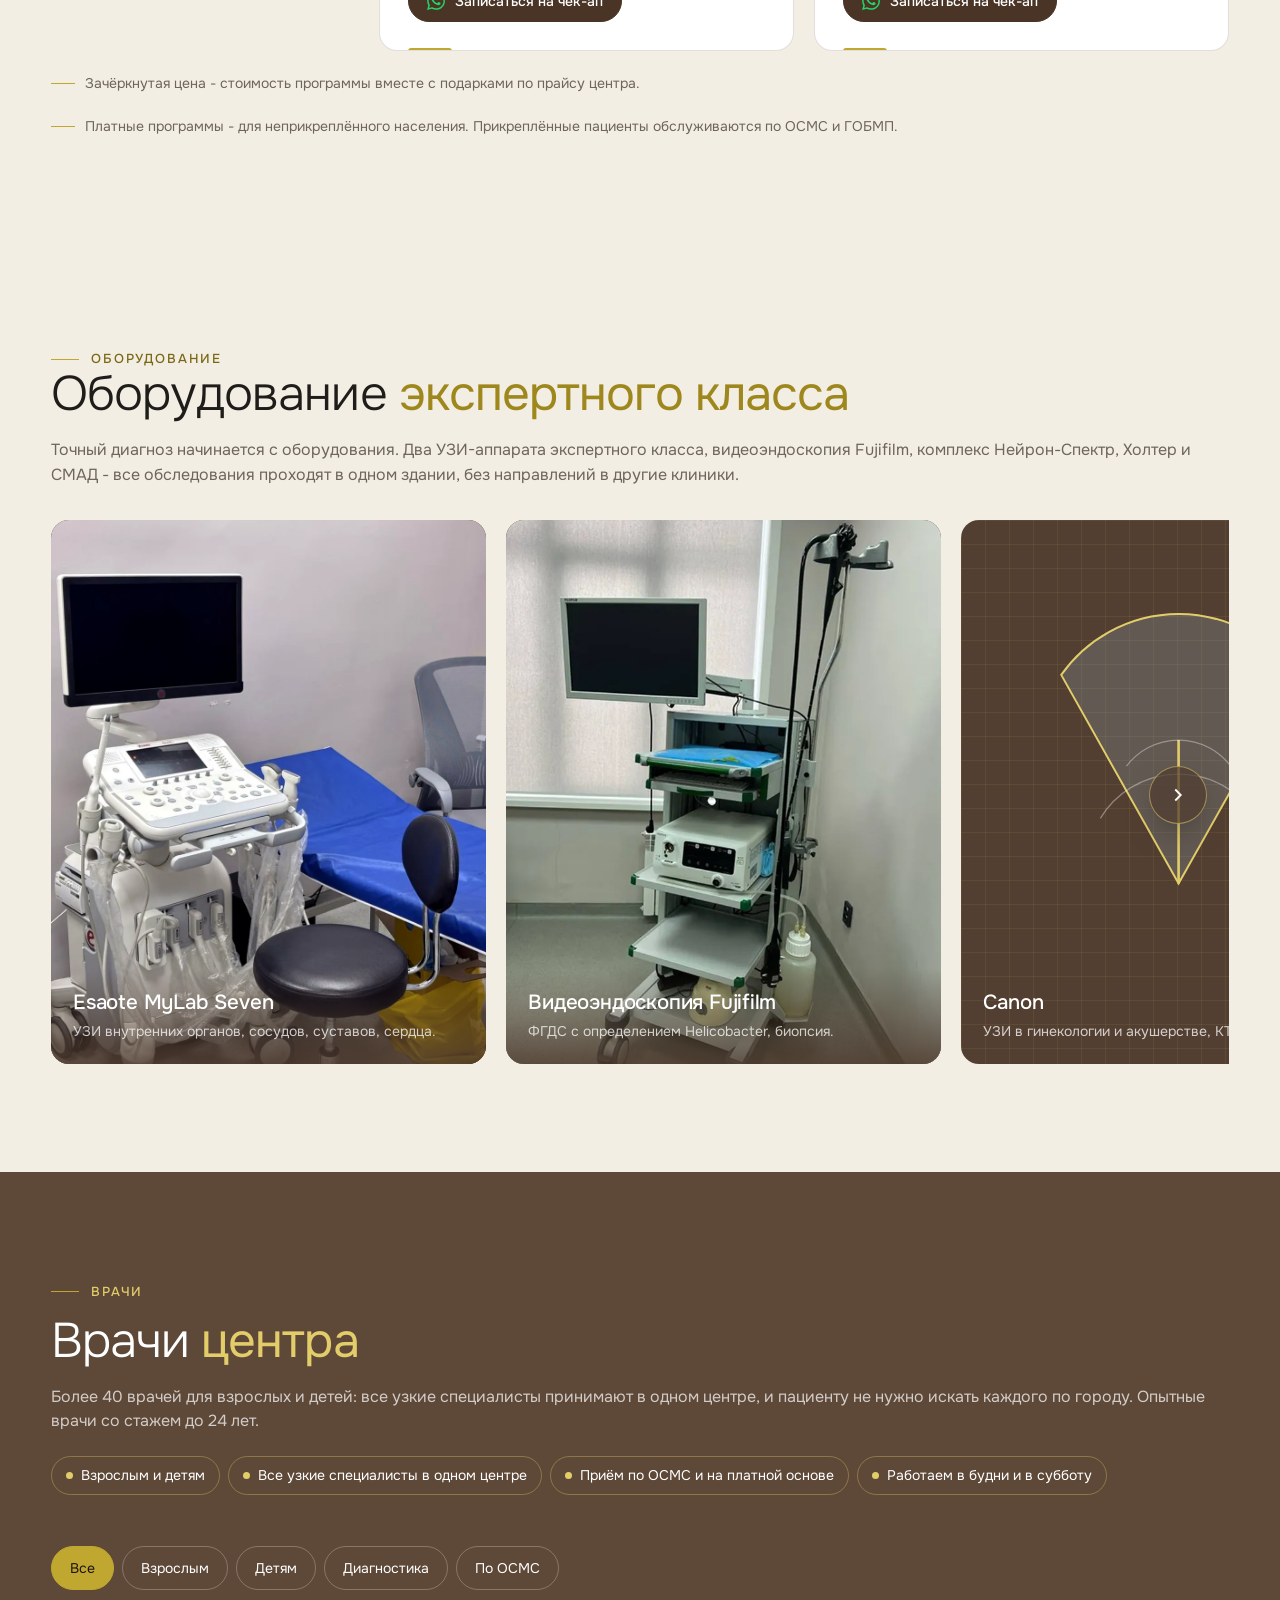
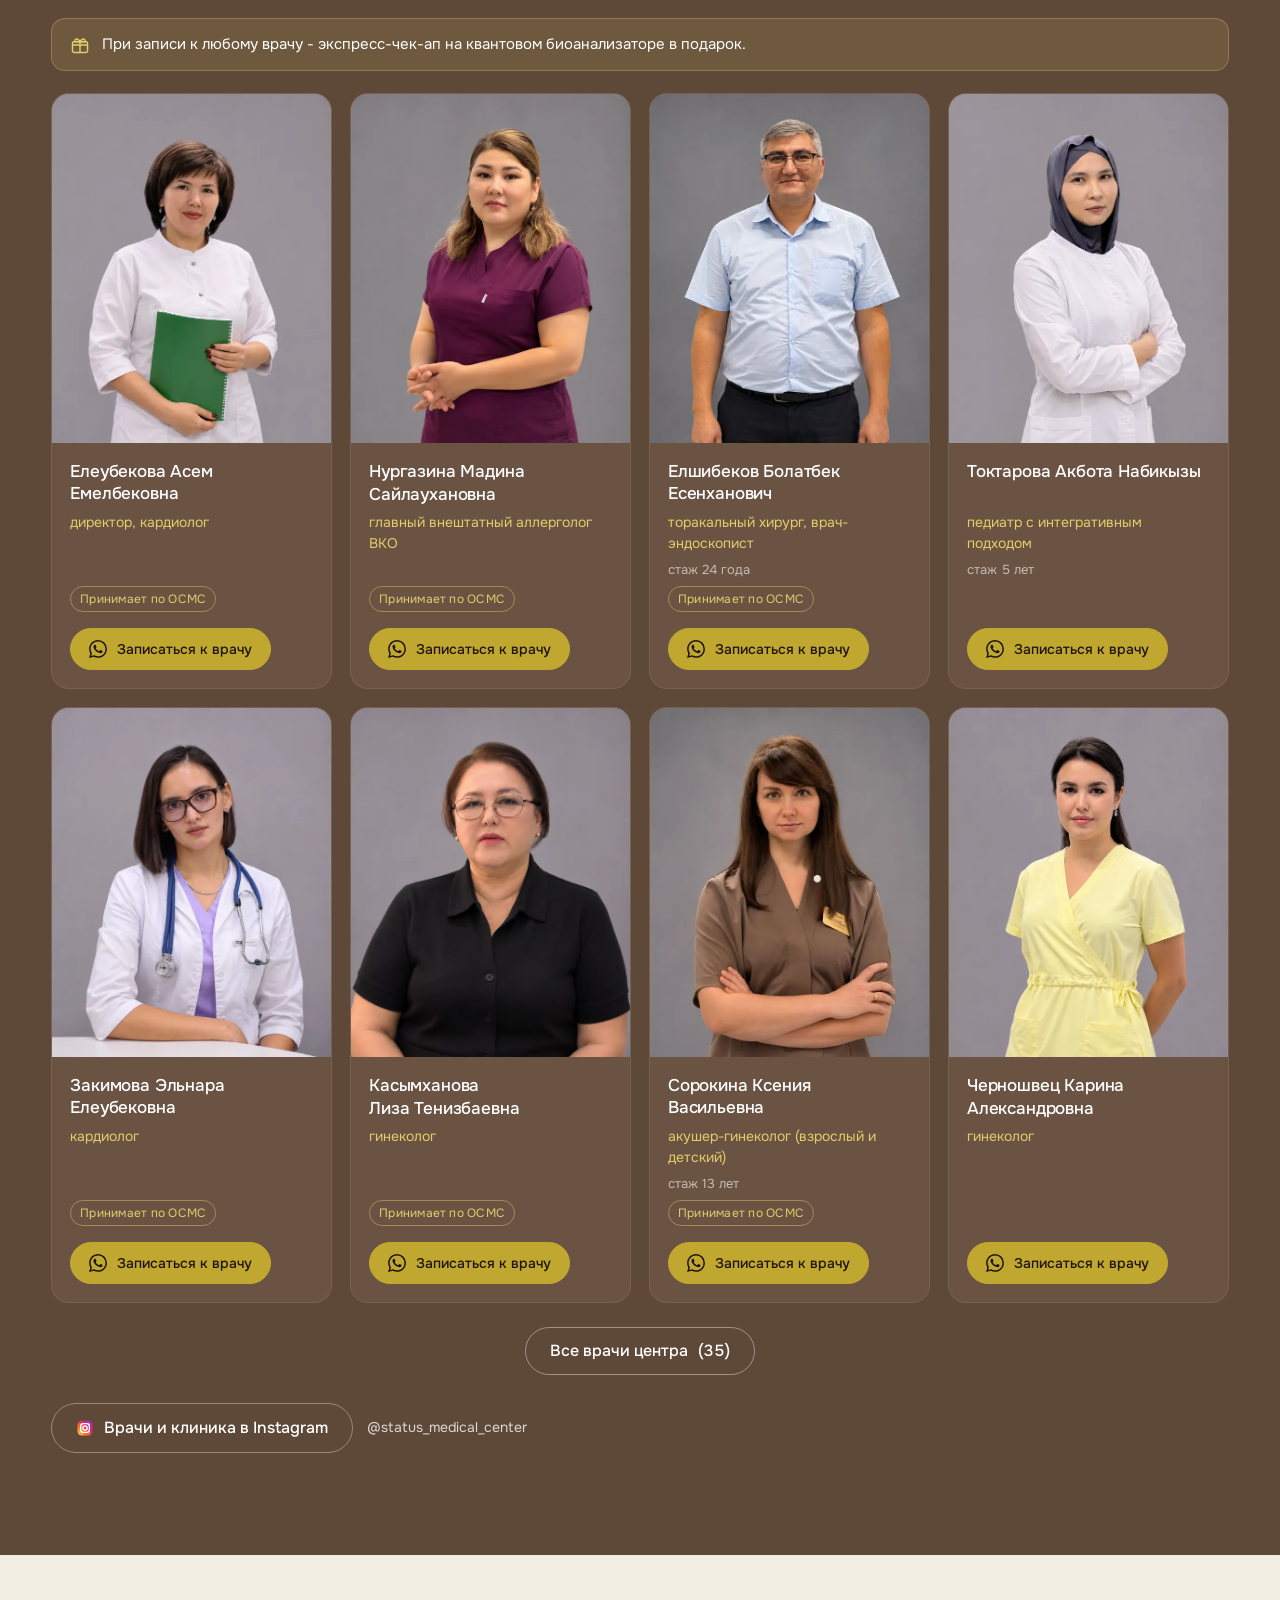
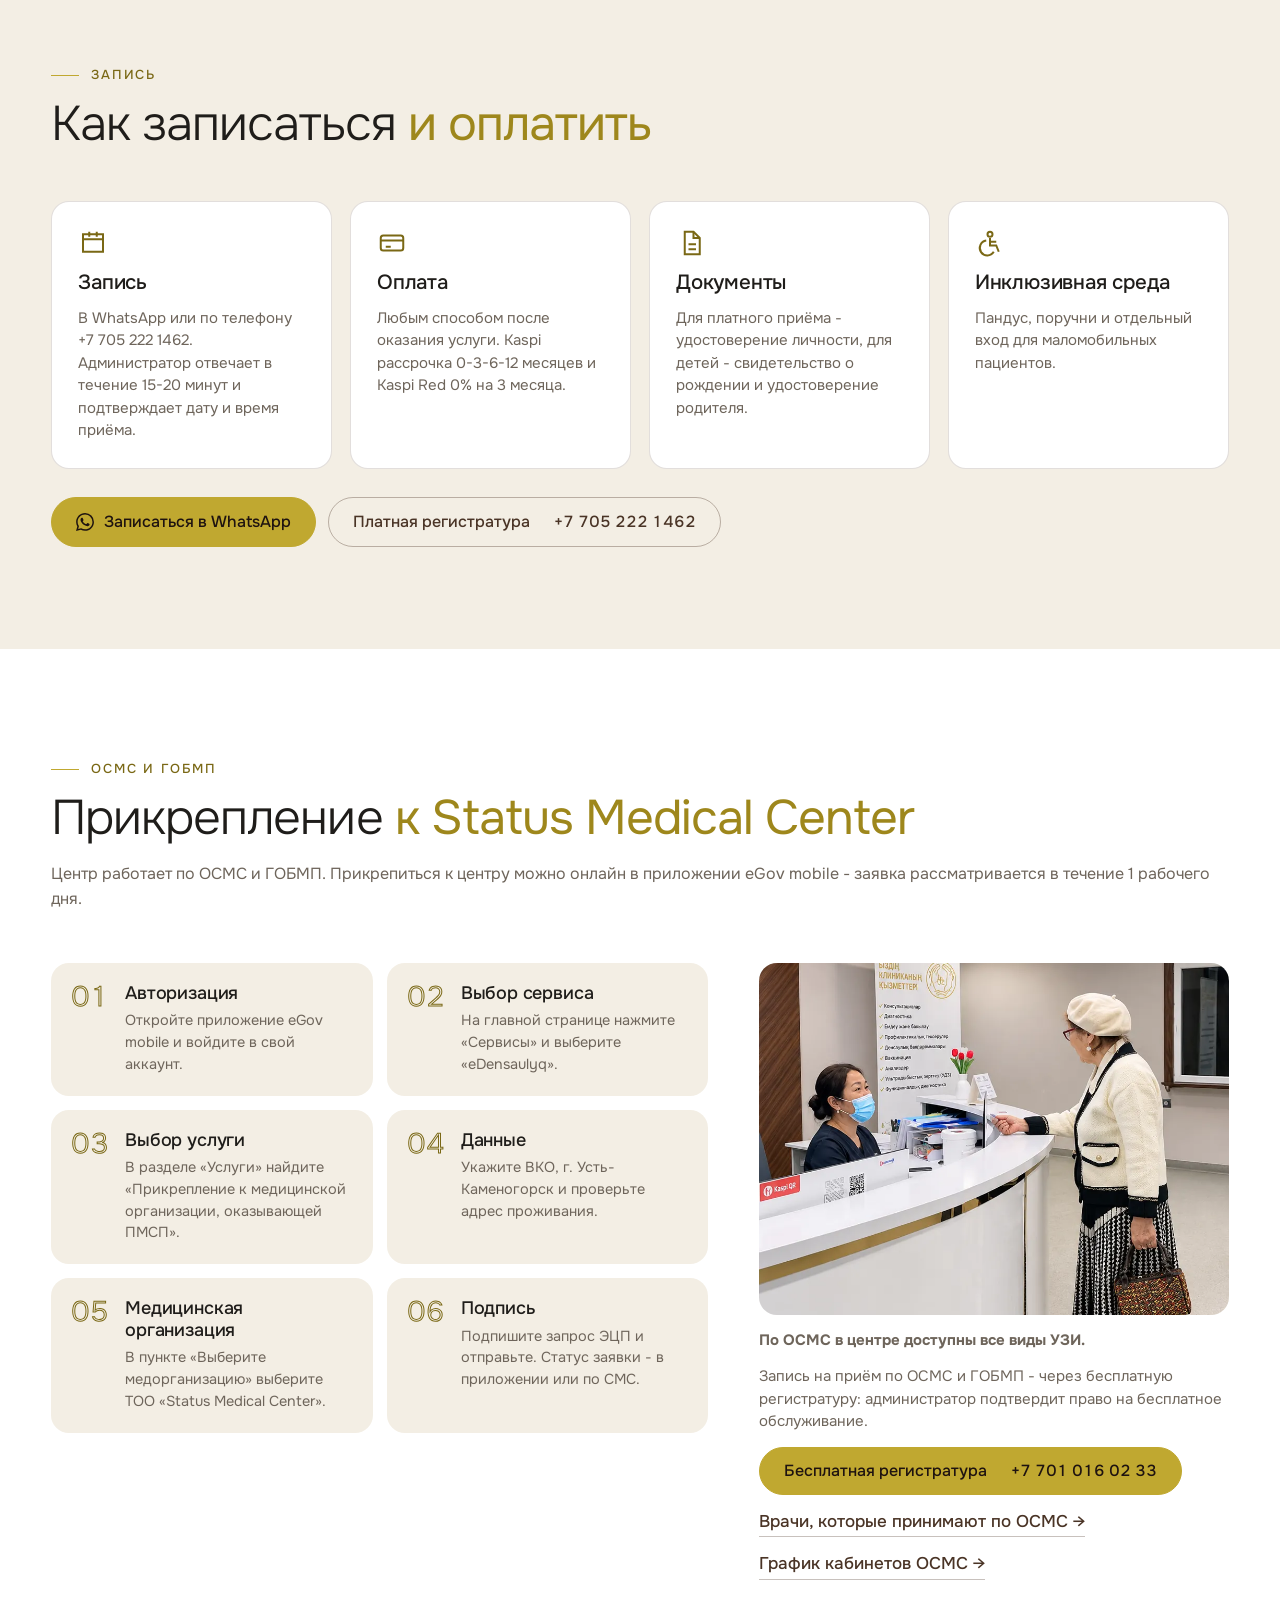
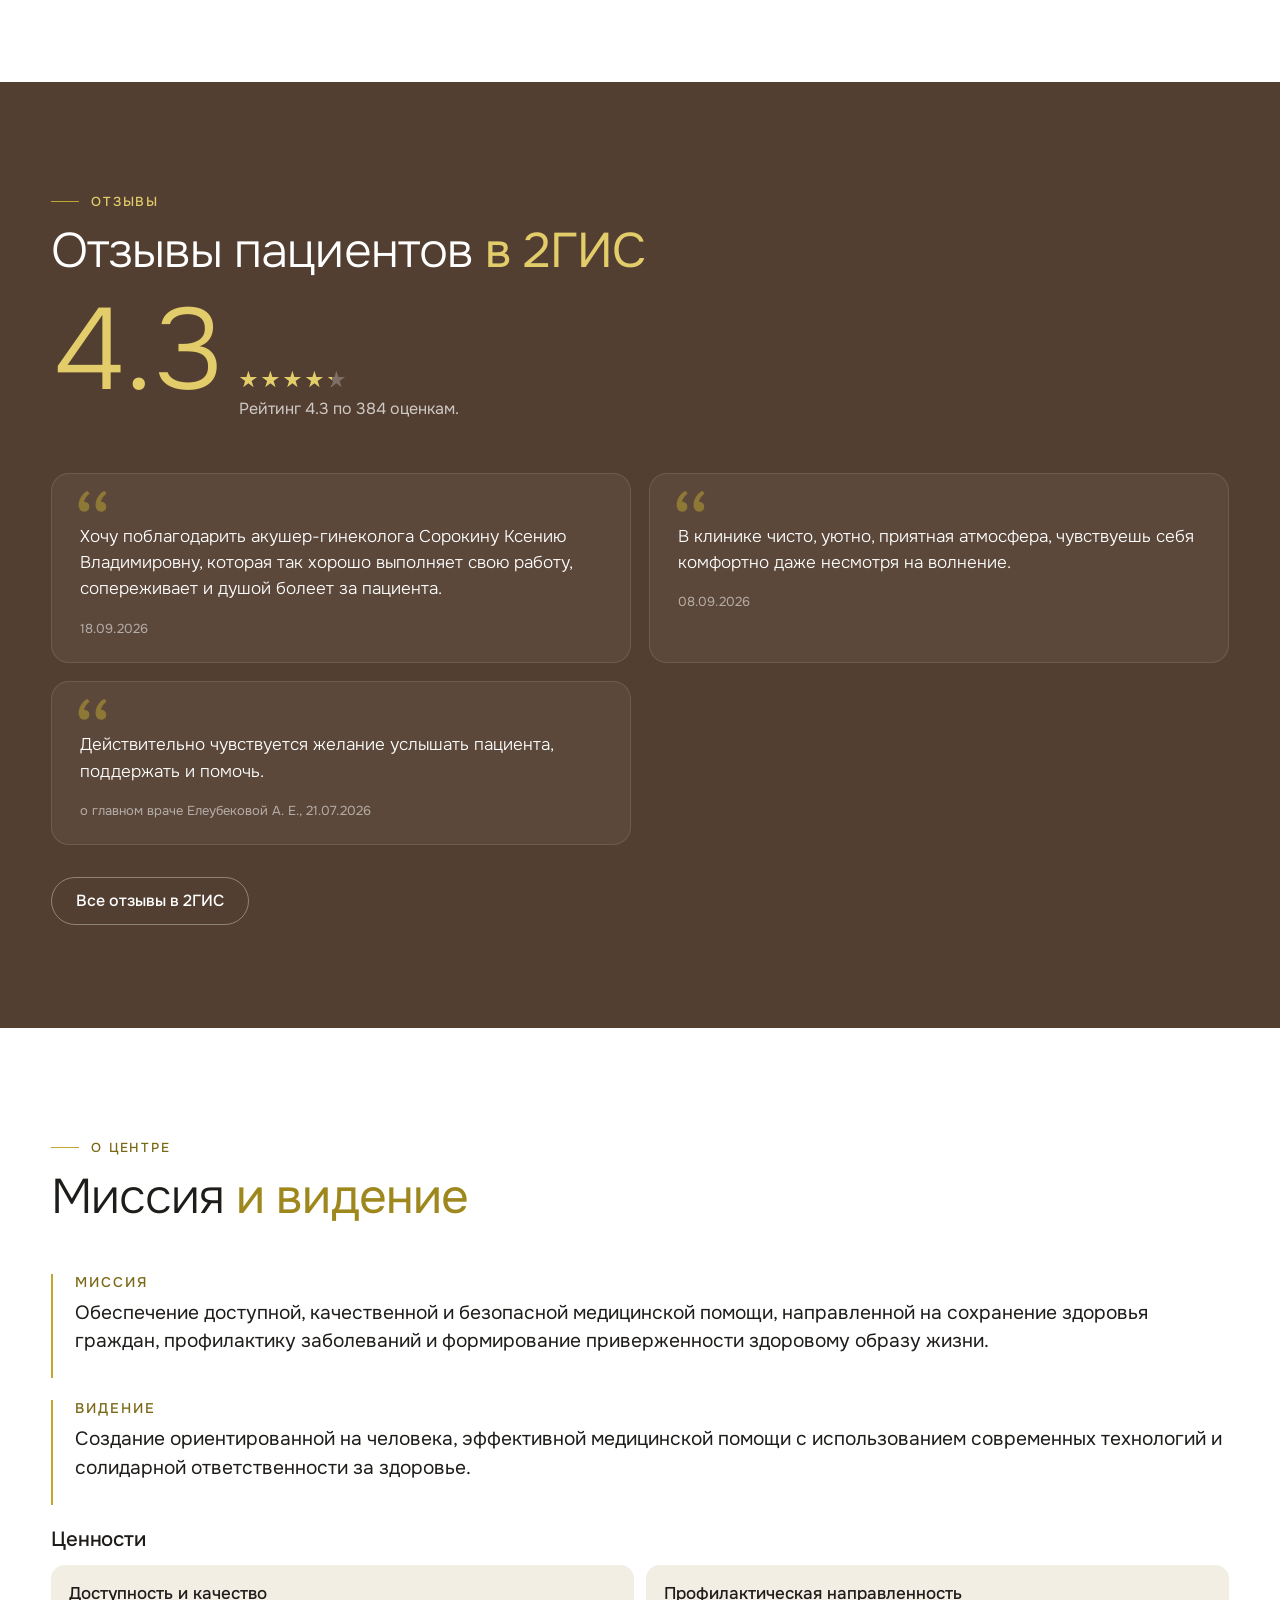
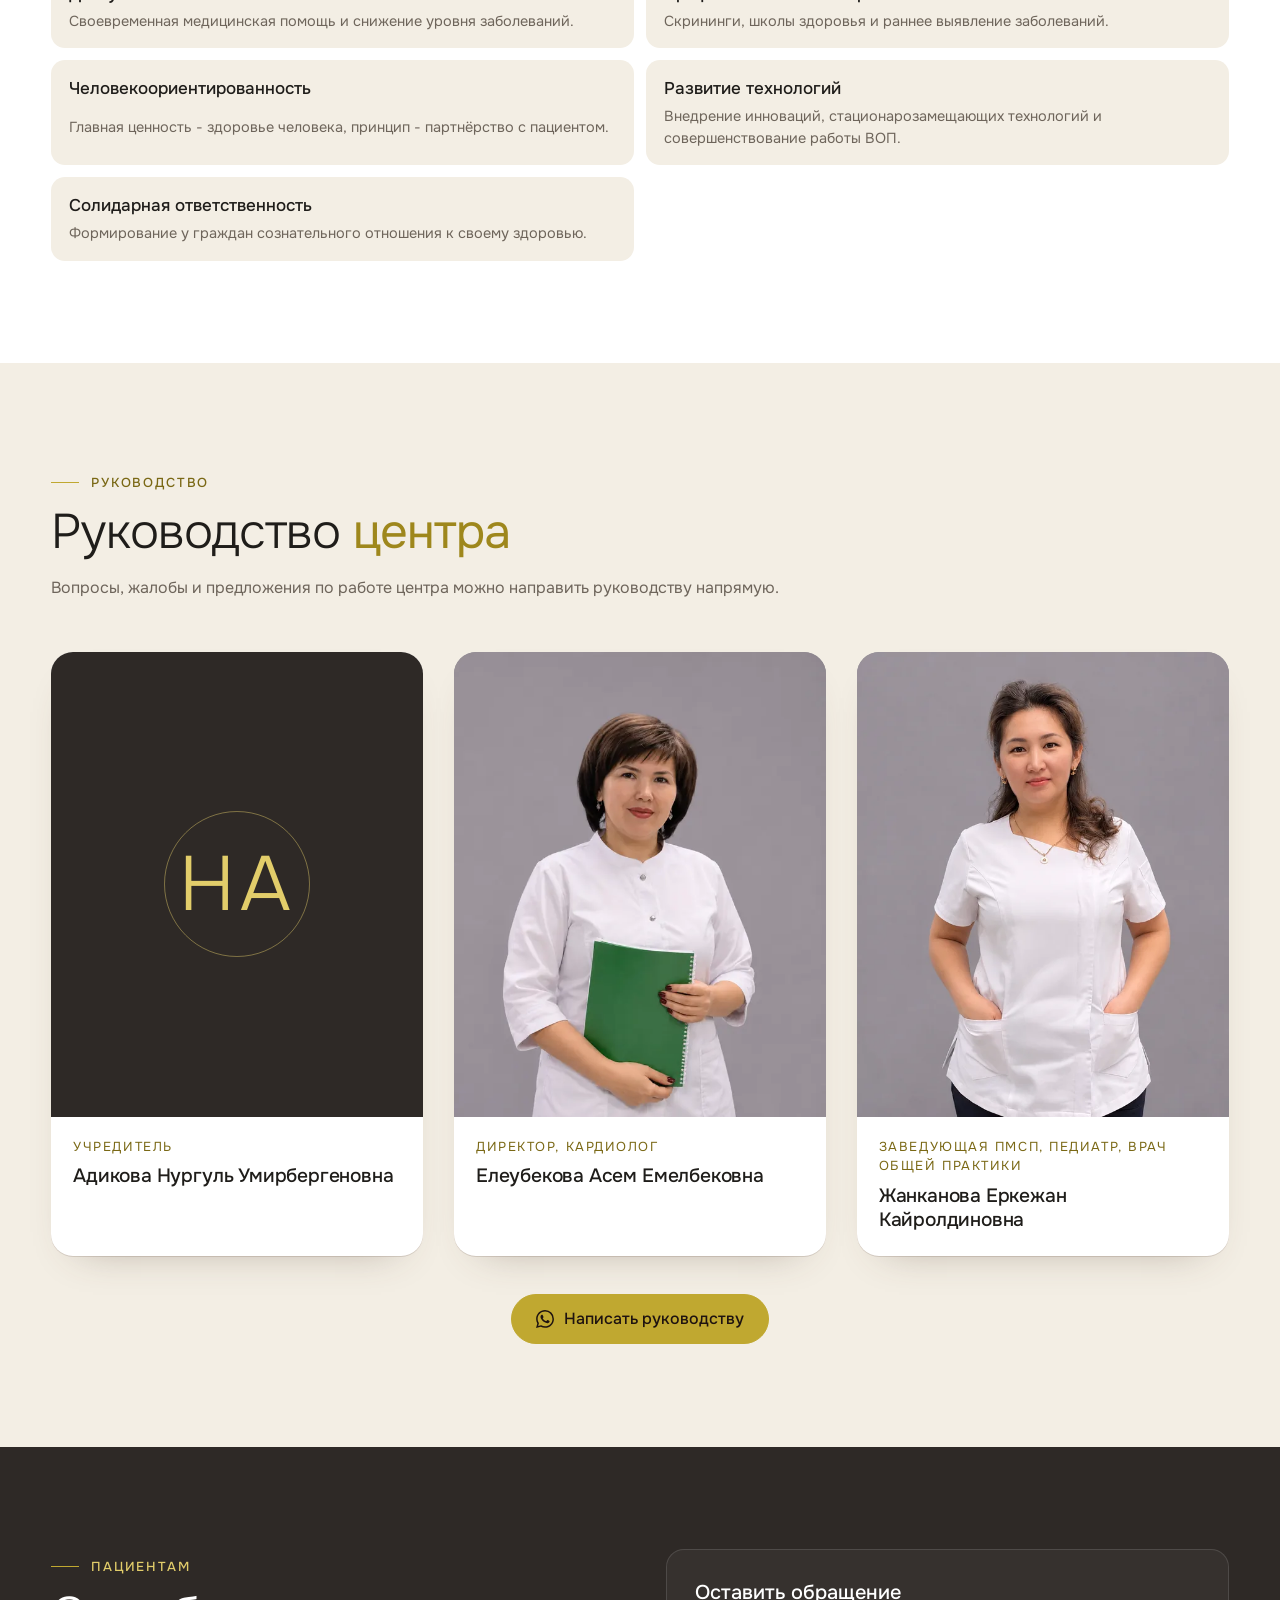
==== commit 3c208ec0: "Руководство: WhatsApp ведёт на службу поддержки пациентов" ====
--- a/index.html
+++ b/index.html
@@ -25,7 +25,7 @@
 <link rel="preconnect" href="https://fonts.googleapis.com">
 <link rel="preconnect" href="https://fonts.gstatic.com" crossorigin>
 <link href="https://fonts.googleapis.com/css2?family=Onest:wght@300;400;500;600&display=swap" rel="stylesheet">
-<link rel="stylesheet" href="styles.css?v=20261126-1">
+<link rel="stylesheet" href="styles.css?v=20261126-3">
 <script type="application/ld+json">
 {
  "@context": "https://schema.org",
@@ -717,7 +717,7 @@
       <article class="ruk-card rv d1"><figure class="ruk-ph"><img src="assets/photos/doc-eleubekova.webp" alt="Директор Елеубекова Асем Емелбековна" width="600" height="800" loading="lazy" decoding="async"></figure><div class="ruk-body"><span class="ruk-role" data-i18n="r.2r">Директор, кардиолог</span><h3>Елеубекова Асем Емелбековна</h3></div></article>
       <article class="ruk-card rv d2"><figure class="ruk-ph"><img src="assets/photos/doc-zhankanova.webp?v=20261123-3" alt="Заведующая ПМСП Жанканова Еркежан Кайролдиновна" width="600" height="800" loading="lazy" decoding="async"></figure><div class="ruk-body"><span class="ruk-role" data-i18n="r.3r">Заведующая ПМСП, педиатр, врач общей практики</span><h3>Жанканова Еркежан Кайролдиновна</h3></div></article>
     </div>
-    <p class="ruk-cta rv"><a class="btn gold wa" href="https://wa.me/77777096617" data-wa="Здравствуйте. Хочу обратиться к руководству Status Medical Center."><svg class="ic" aria-hidden="true"><use href="#ic-wa"/></svg><span data-i18n="r.btn">Написать руководству</span></a><a class="btn ghost ruk-tel" href="tel:+77010160236"><span data-i18n="r.tel">Служба поддержки пациентов:</span><span class="num">+7&nbsp;701&nbsp;016&nbsp;02&nbsp;36</span></a></p>
+    <p class="ruk-cta rv"><a class="btn gold wa" href="https://wa.me/77010160236" data-wa-to="77010160236" data-wa="Здравствуйте. Хочу обратиться к руководству Status Medical Center."><svg class="ic" aria-hidden="true"><use href="#ic-wa"/></svg><span data-i18n="r.btn">Написать руководству</span></a></p>
   </div>
 </section>
 
@@ -841,6 +841,6 @@
 <script src="assets/vendor/ScrollTrigger.min.js"></script>
 <script src="assets/vendor/SplitText.min.js"></script>
 <script src="assets/vendor/lenis.min.js"></script>
-<script src="script.js?v=20261126-1"></script>
+<script src="script.js?v=20261126-3"></script>
 </body>
 </html>
--- a/styles.css
+++ b/styles.css
@@ -1067,9 +1067,8 @@
 .ruk-body{padding:20px 22px 24px;display:flex;flex-direction:column;gap:8px}
 .ruk-role{font-size:13px;letter-spacing:.12em;text-transform:uppercase;color:var(--gold-3)}
 .ruk-body h3{font-size:clamp(19px,1.5vw,23px);line-height:1.25;color:var(--ink)}
-.ruk-cta{margin-top:clamp(24px,3vw,40px);display:flex;flex-wrap:wrap;gap:12px;justify-content:center}
+.ruk-cta{margin-top:clamp(24px,3vw,40px);display:flex;justify-content:center}
 @media (max-width:860px){.ruk-grid{grid-template-columns:minmax(0,1fr)}.ruk-ph{aspect-ratio:1/1}.ruk-cta .btn{width:100%;justify-content:center}}
-@media (max-width:560px){.ruk-tel{flex-direction:column;gap:2px;line-height:1.25;padding-block:10px}.ruk-tel>span:first-child{font-size:.85em;opacity:.8}}
 @media (prefers-reduced-motion:reduce){.ruk-ph img{transition:none}}
 
 /* служба поддержки */
